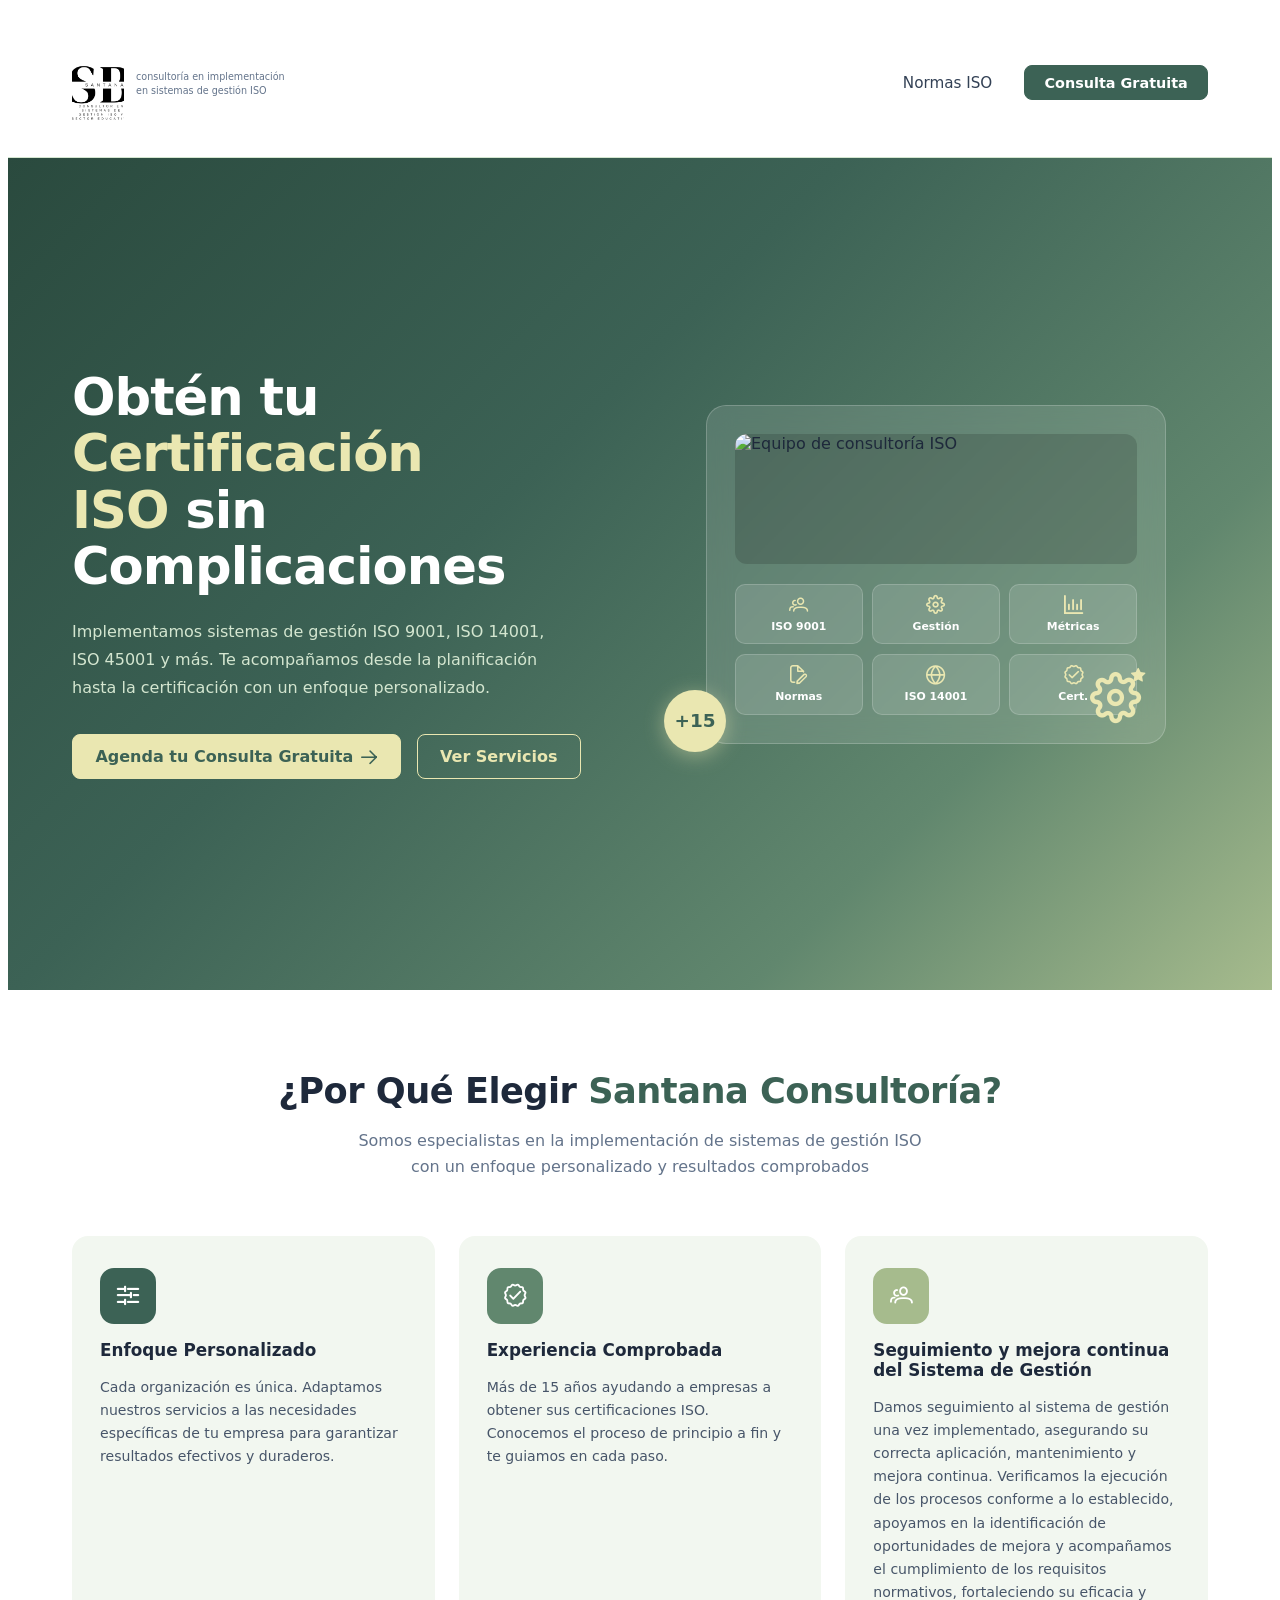
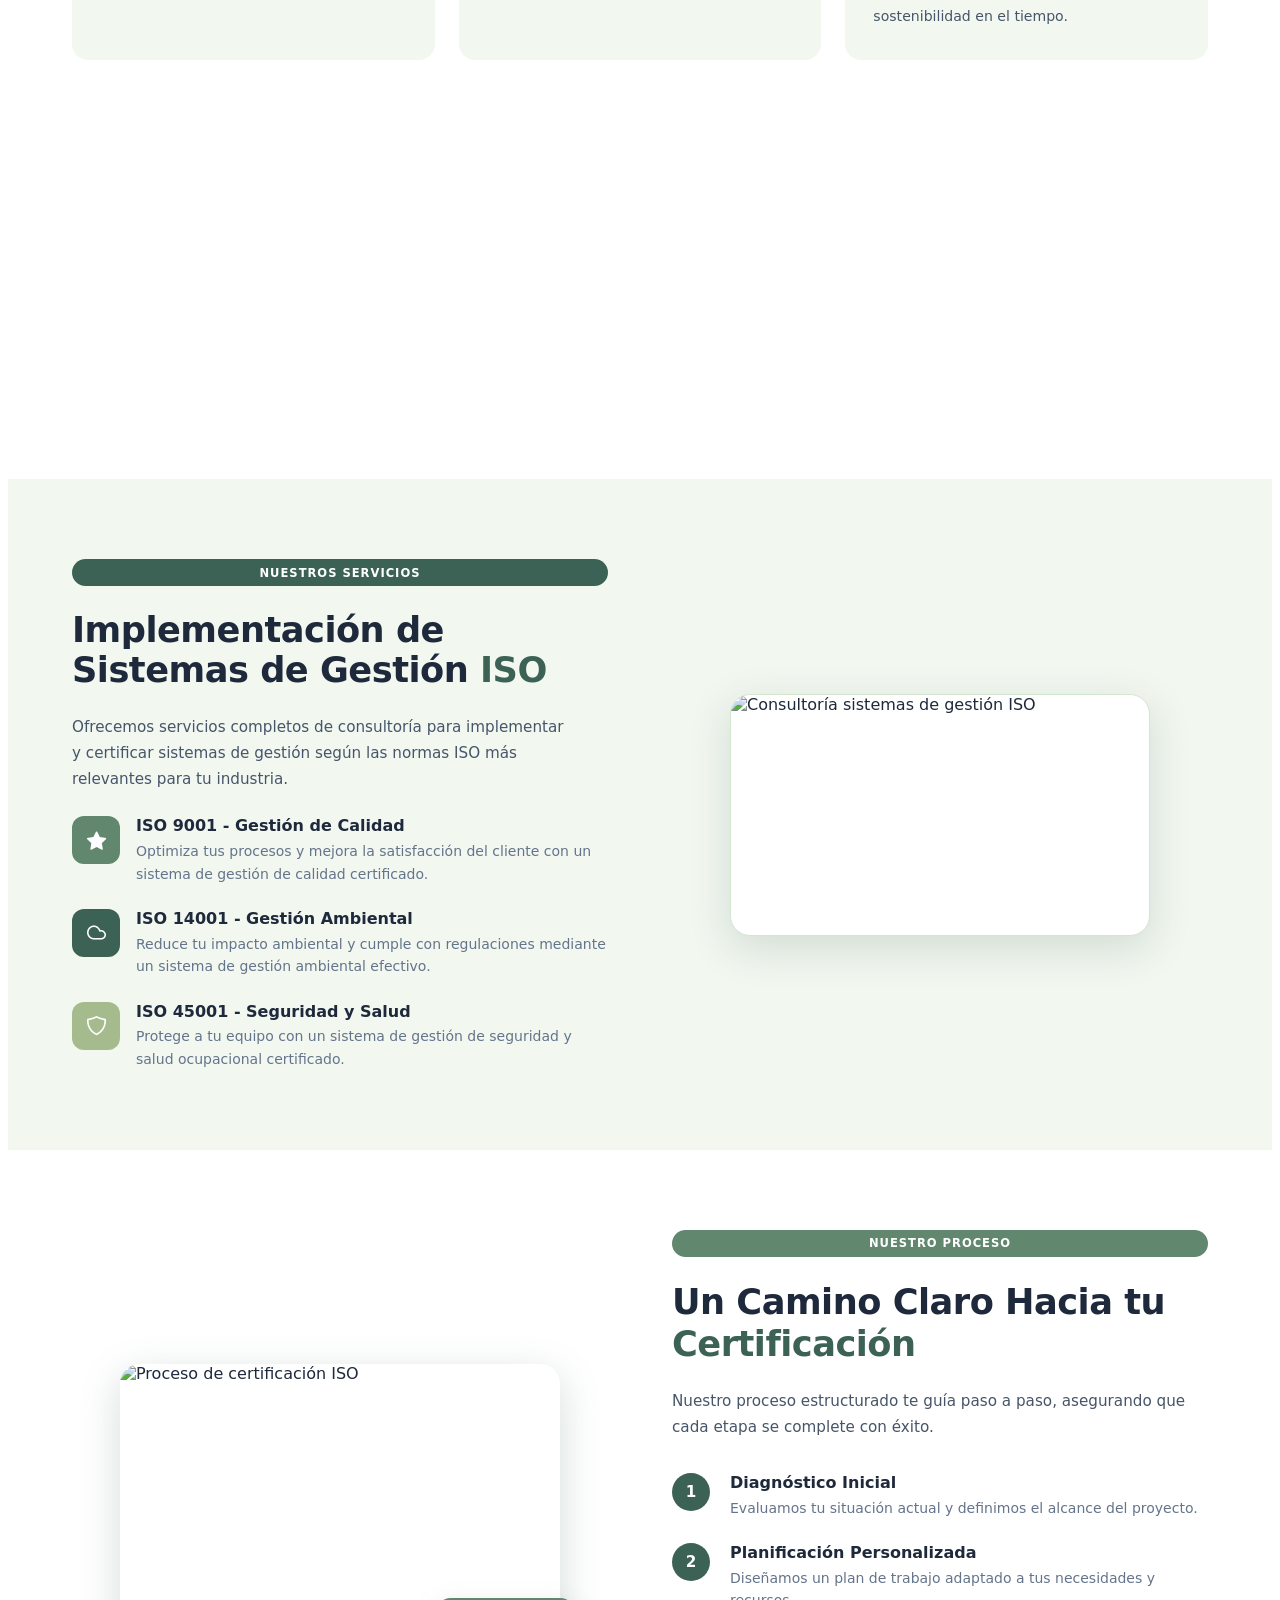
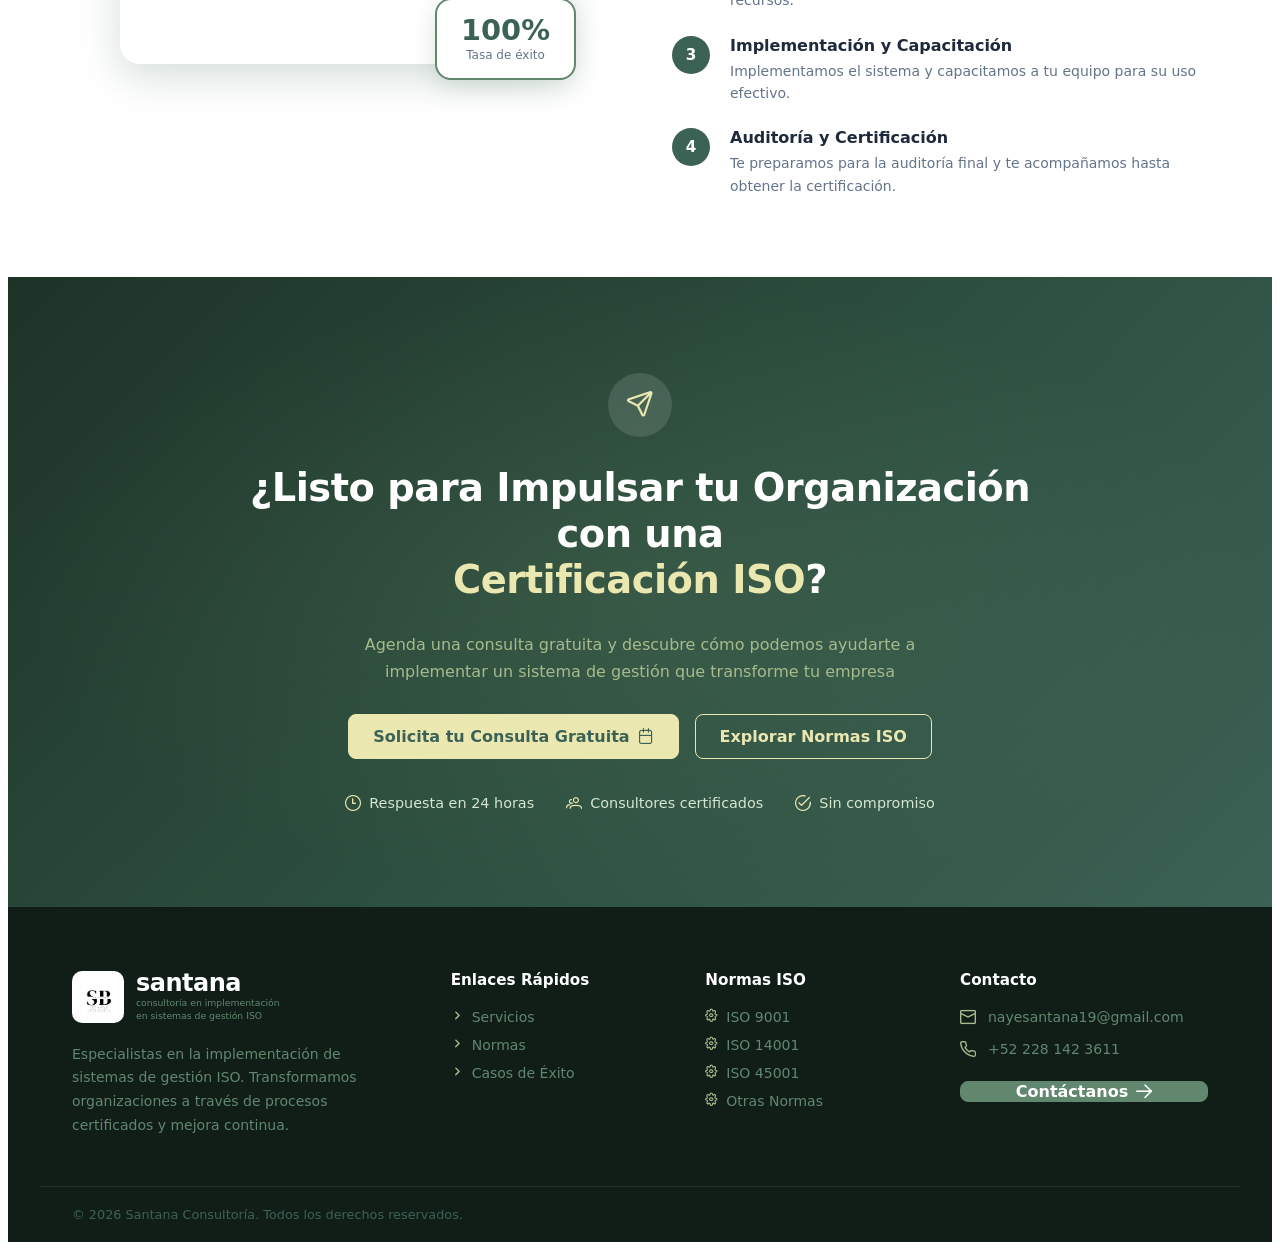
==== index.html @ dc89050e "Commit Primer Commit" ====
<!DOCTYPE html><html><head><meta charset="utf-8">
<meta name="viewport" content="width=device-width, initial-scale=1">
<title>Consultoría ISO en México | Consulta Gratis | Auditoria</title>
<style>@font-face{font-family:Material Design Icons;font-style:normal;font-weight:400;src:url(/_nuxt/materialdesignicons-webfont.CSr8KVlo.eot?v=7.4.47);src:url(/_nuxt/materialdesignicons-webfont.CSr8KVlo.eot?#iefix&v=7.4.47) format("embedded-opentype"),url(/_nuxt/materialdesignicons-webfont.Dp5v-WZN.woff2?v=7.4.47) format("woff2"),url(/_nuxt/materialdesignicons-webfont.PXm3-2wK.woff?v=7.4.47) format("woff"),url(/_nuxt/materialdesignicons-webfont.B7mPwVP_.ttf?v=7.4.47) format("truetype")}.mdi-set,.mdi:before{display:inline-block;font: 24px/1 Material Design Icons;font-size:inherit;line-height:inherit;text-rendering:auto;-webkit-font-smoothing:antialiased;-moz-osx-font-smoothing:grayscale}.mdi-ab-testing:before{content:"󰇉"}.mdi-abacus:before{content:"󱛠"}.mdi-abjad-arabic:before{content:"󱌨"}.mdi-abjad-hebrew:before{content:"󱌩"}.mdi-abugida-devanagari:before{content:"󱌪"}.mdi-abugida-thai:before{content:"󱌫"}.mdi-access-point:before{content:"󰀃"}.mdi-access-point-check:before{content:"󱔸"}.mdi-access-point-minus:before{content:"󱔹"}.mdi-access-point-network:before{content:"󰀂"}.mdi-access-point-network-off:before{content:"󰯡"}.mdi-access-point-off:before{content:"󱔑"}.mdi-access-point-plus:before{content:"󱔺"}.mdi-access-point-remove:before{content:"󱔻"}.mdi-account:before{content:"󰀄"}.mdi-account-alert:before{content:"󰀅"}.mdi-account-alert-outline:before{content:"󰭐"}.mdi-account-arrow-down:before{content:"󱡨"}.mdi-account-arrow-down-outline:before{content:"󱡩"}.mdi-account-arrow-left:before{content:"󰭑"}.mdi-account-arrow-left-outline:before{content:"󰭒"}.mdi-account-arrow-right:before{content:"󰭓"}.mdi-account-arrow-right-outline:before{content:"󰭔"}.mdi-account-arrow-up:before{content:"󱡧"}.mdi-account-arrow-up-outline:before{content:"󱡪"}.mdi-account-badge:before{content:"󱬊"}.mdi-account-badge-outline:before{content:"󱬋"}.mdi-account-box:before{content:"󰀆"}.mdi-account-box-edit-outline:before{content:"󱳈"}.mdi-account-box-minus-outline:before{content:"󱳉"}.mdi-account-box-multiple:before{content:"󰤴"}.mdi-account-box-multiple-outline:before{content:"󱀊"}.mdi-account-box-outline:before{content:"󰀇"}.mdi-account-box-plus-outline:before{content:"󱳊"}.mdi-account-cancel:before{content:"󱋟"}.mdi-account-cancel-outline:before{content:"󱋠"}.mdi-account-card:before{content:"󱮤"}.mdi-account-card-outline:before{content:"󱮥"}.mdi-account-cash:before{content:"󱂗"}.mdi-account-cash-outline:before{content:"󱂘"}.mdi-account-check:before{content:"󰀈"}.mdi-account-check-outline:before{content:"󰯢"}.mdi-account-child:before{content:"󰪉"}.mdi-account-child-circle:before{content:"󰪊"}.mdi-account-child-outline:before{content:"󱃈"}.mdi-account-circle:before{content:"󰀉"}.mdi-account-circle-outline:before{content:"󰭕"}.mdi-account-clock:before{content:"󰭖"}.mdi-account-clock-outline:before{content:"󰭗"}.mdi-account-cog:before{content:"󱍰"}.mdi-account-cog-outline:before{content:"󱍱"}.mdi-account-convert:before{content:"󰀊"}.mdi-account-convert-outline:before{content:"󱌁"}.mdi-account-cowboy-hat:before{content:"󰺛"}.mdi-account-cowboy-hat-outline:before{content:"󱟳"}.mdi-account-credit-card:before{content:"󱮦"}.mdi-account-credit-card-outline:before{content:"󱮧"}.mdi-account-details:before{content:"󰘱"}.mdi-account-details-outline:before{content:"󱍲"}.mdi-account-edit:before{content:"󰚼"}.mdi-account-edit-outline:before{content:"󰿻"}.mdi-account-eye:before{content:"󰐠"}.mdi-account-eye-outline:before{content:"󱉻"}.mdi-account-file:before{content:"󱲧"}.mdi-account-file-outline:before{content:"󱲨"}.mdi-account-file-text:before{content:"󱲩"}.mdi-account-file-text-outline:before{content:"󱲪"}.mdi-account-filter:before{content:"󰤶"}.mdi-account-filter-outline:before{content:"󰾝"}.mdi-account-group:before{content:"󰡉"}.mdi-account-group-outline:before{content:"󰭘"}.mdi-account-hard-hat:before{content:"󰖵"}.mdi-account-hard-hat-outline:before{content:"󱨟"}.mdi-account-heart:before{content:"󰢙"}.mdi-account-heart-outline:before{content:"󰯣"}.mdi-account-injury:before{content:"󱠕"}.mdi-account-injury-outline:before{content:"󱠖"}.mdi-account-key:before{content:"󰀋"}.mdi-account-key-outline:before{content:"󰯤"}.mdi-account-lock:before{content:"󱅞"}.mdi-account-lock-open:before{content:"󱥠"}.mdi-account-lock-open-outline:before{content:"󱥡"}.mdi-account-lock-outline:before{content:"󱅟"}.mdi-account-minus:before{content:"󰀍"}.mdi-account-minus-outline:before{content:"󰫬"}.mdi-account-multiple:before{content:"󰀎"}.mdi-account-multiple-check:before{content:"󰣅"}.mdi-account-multiple-check-outline:before{content:"󱇾"}.mdi-account-multiple-minus:before{content:"󰗓"}.mdi-account-multiple-minus-outline:before{content:"󰯥"}.mdi-account-multiple-outline:before{content:"󰀏"}.mdi-account-multiple-plus:before{content:"󰀐"}.mdi-account-multiple-plus-outline:before{content:"󰠀"}.mdi-account-multiple-remove:before{content:"󱈊"}.mdi-account-multiple-remove-outline:before{content:"󱈋"}.mdi-account-music:before{content:"󰠃"}.mdi-account-music-outline:before{content:"󰳩"}.mdi-account-network:before{content:"󰀑"}.mdi-account-network-off:before{content:"󱫱"}.mdi-account-network-off-outline:before{content:"󱫲"}.mdi-account-network-outline:before{content:"󰯦"}.mdi-account-off:before{content:"󰀒"}.mdi-account-off-outline:before{content:"󰯧"}.mdi-account-outline:before{content:"󰀓"}.mdi-account-plus:before{content:"󰀔"}.mdi-account-plus-outline:before{content:"󰠁"}.mdi-account-question:before{content:"󰭙"}.mdi-account-question-outline:before{content:"󰭚"}.mdi-account-reactivate:before{content:"󱔫"}.mdi-account-reactivate-outline:before{content:"󱔬"}.mdi-account-remove:before{content:"󰀕"}.mdi-account-remove-outline:before{content:"󰫭"}.mdi-account-school:before{content:"󱨠"}.mdi-account-school-outline:before{content:"󱨡"}.mdi-account-search:before{content:"󰀖"}.mdi-account-search-outline:before{content:"󰤵"}.mdi-account-settings:before{content:"󰘰"}.mdi-account-settings-outline:before{content:"󱃉"}.mdi-account-star:before{content:"󰀗"}.mdi-account-star-outline:before{content:"󰯨"}.mdi-account-supervisor:before{content:"󰪋"}.mdi-account-supervisor-circle:before{content:"󰪌"}.mdi-account-supervisor-circle-outline:before{content:"󱓬"}.mdi-account-supervisor-outline:before{content:"󱄭"}.mdi-account-switch:before{content:"󰀙"}.mdi-account-switch-outline:before{content:"󰓋"}.mdi-account-sync:before{content:"󱤛"}.mdi-account-sync-outline:before{content:"󱤜"}.mdi-account-tag:before{content:"󱰛"}.mdi-account-tag-outline:before{content:"󱰜"}.mdi-account-tie:before{content:"󰳣"}.mdi-account-tie-hat:before{content:"󱢘"}.mdi-account-tie-hat-outline:before{content:"󱢙"}.mdi-account-tie-outline:before{content:"󱃊"}.mdi-account-tie-voice:before{content:"󱌈"}.mdi-account-tie-voice-off:before{content:"󱌊"}.mdi-account-tie-voice-off-outline:before{content:"󱌋"}.mdi-account-tie-voice-outline:before{content:"󱌉"}.mdi-account-tie-woman:before{content:"󱪌"}.mdi-account-voice:before{content:"󰗋"}.mdi-account-voice-off:before{content:"󰻔"}.mdi-account-wrench:before{content:"󱢚"}.mdi-account-wrench-outline:before{content:"󱢛"}.mdi-adjust:before{content:"󰀚"}.mdi-advertisements:before{content:"󱤪"}.mdi-advertisements-off:before{content:"󱤫"}.mdi-air-conditioner:before{content:"󰀛"}.mdi-air-filter:before{content:"󰵃"}.mdi-air-horn:before{content:"󰶬"}.mdi-air-humidifier:before{content:"󱂙"}.mdi-air-humidifier-off:before{content:"󱑦"}.mdi-air-purifier:before{content:"󰵄"}.mdi-air-purifier-off:before{content:"󱭗"}.mdi-airbag:before{content:"󰯩"}.mdi-airballoon:before{content:"󰀜"}.mdi-airballoon-outline:before{content:"󱀋"}.mdi-airplane:before{content:"󰀝"}.mdi-airplane-alert:before{content:"󱡺"}.mdi-airplane-check:before{content:"󱡻"}.mdi-airplane-clock:before{content:"󱡼"}.mdi-airplane-cog:before{content:"󱡽"}.mdi-airplane-edit:before{content:"󱡾"}.mdi-airplane-landing:before{content:"󰗔"}.mdi-airplane-marker:before{content:"󱡿"}.mdi-airplane-minus:before{content:"󱢀"}.mdi-airplane-off:before{content:"󰀞"}.mdi-airplane-plus:before{content:"󱢁"}.mdi-airplane-remove:before{content:"󱢂"}.mdi-airplane-search:before{content:"󱢃"}.mdi-airplane-settings:before{content:"󱢄"}.mdi-airplane-takeoff:before{content:"󰗕"}.mdi-airport:before{content:"󰡋"}.mdi-alarm:before{content:"󰀠"}.mdi-alarm-bell:before{content:"󰞎"}.mdi-alarm-check:before{content:"󰀡"}.mdi-alarm-light:before{content:"󰞏"}.mdi-alarm-light-off:before{content:"󱜞"}.mdi-alarm-light-off-outline:before{content:"󱜟"}.mdi-alarm-light-outline:before{content:"󰯪"}.mdi-alarm-multiple:before{content:"󰀢"}.mdi-alarm-note:before{content:"󰹱"}.mdi-alarm-note-off:before{content:"󰹲"}.mdi-alarm-off:before{content:"󰀣"}.mdi-alarm-panel:before{content:"󱗄"}.mdi-alarm-panel-outline:before{content:"󱗅"}.mdi-alarm-plus:before{content:"󰀤"}.mdi-alarm-snooze:before{content:"󰚎"}.mdi-album:before{content:"󰀥"}.mdi-alert:before{content:"󰀦"}.mdi-alert-box:before{content:"󰀧"}.mdi-alert-box-outline:before{content:"󰳤"}.mdi-alert-circle:before{content:"󰀨"}.mdi-alert-circle-check:before{content:"󱇭"}.mdi-alert-circle-check-outline:before{content:"󱇮"}.mdi-alert-circle-outline:before{content:"󰗖"}.mdi-alert-decagram:before{content:"󰚽"}.mdi-alert-decagram-outline:before{content:"󰳥"}.mdi-alert-minus:before{content:"󱒻"}.mdi-alert-minus-outline:before{content:"󱒾"}.mdi-alert-octagon:before{content:"󰀩"}.mdi-alert-octagon-outline:before{content:"󰳦"}.mdi-alert-octagram:before{content:"󰝧"}.mdi-alert-octagram-outline:before{content:"󰳧"}.mdi-alert-outline:before{content:"󰀪"}.mdi-alert-plus:before{content:"󱒺"}.mdi-alert-plus-outline:before{content:"󱒽"}.mdi-alert-remove:before{content:"󱒼"}.mdi-alert-remove-outline:before{content:"󱒿"}.mdi-alert-rhombus:before{content:"󱇎"}.mdi-alert-rhombus-outline:before{content:"󱇏"}.mdi-alien:before{content:"󰢚"}.mdi-alien-outline:before{content:"󱃋"}.mdi-align-horizontal-center:before{content:"󱇃"}.mdi-align-horizontal-distribute:before{content:"󱥢"}.mdi-align-horizontal-left:before{content:"󱇂"}.mdi-align-horizontal-right:before{content:"󱇄"}.mdi-align-vertical-bottom:before{content:"󱇅"}.mdi-align-vertical-center:before{content:"󱇆"}.mdi-align-vertical-distribute:before{content:"󱥣"}.mdi-align-vertical-top:before{content:"󱇇"}.mdi-all-inclusive:before{content:"󰚾"}.mdi-all-inclusive-box:before{content:"󱢍"}.mdi-all-inclusive-box-outline:before{content:"󱢎"}.mdi-allergy:before{content:"󱉘"}.mdi-alpha:before{content:"󰀫"}.mdi-alpha-a:before{content:"󰫮"}.mdi-alpha-a-box:before{content:"󰬈"}.mdi-alpha-a-box-outline:before{content:"󰯫"}.mdi-alpha-a-circle:before{content:"󰯬"}.mdi-alpha-a-circle-outline:before{content:"󰯭"}.mdi-alpha-b:before{content:"󰫯"}.mdi-alpha-b-box:before{content:"󰬉"}.mdi-alpha-b-box-outline:before{content:"󰯮"}.mdi-alpha-b-circle:before{content:"󰯯"}.mdi-alpha-b-circle-outline:before{content:"󰯰"}.mdi-alpha-c:before{content:"󰫰"}.mdi-alpha-c-box:before{content:"󰬊"}.mdi-alpha-c-box-outline:before{content:"󰯱"}.mdi-alpha-c-circle:before{content:"󰯲"}.mdi-alpha-c-circle-outline:before{content:"󰯳"}.mdi-alpha-d:before{content:"󰫱"}.mdi-alpha-d-box:before{content:"󰬋"}.mdi-alpha-d-box-outline:before{content:"󰯴"}.mdi-alpha-d-circle:before{content:"󰯵"}.mdi-alpha-d-circle-outline:before{content:"󰯶"}.mdi-alpha-e:before{content:"󰫲"}.mdi-alpha-e-box:before{content:"󰬌"}.mdi-alpha-e-box-outline:before{content:"󰯷"}.mdi-alpha-e-circle:before{content:"󰯸"}.mdi-alpha-e-circle-outline:before{content:"󰯹"}.mdi-alpha-f:before{content:"󰫳"}.mdi-alpha-f-box:before{content:"󰬍"}.mdi-alpha-f-box-outline:before{content:"󰯺"}.mdi-alpha-f-circle:before{content:"󰯻"}.mdi-alpha-f-circle-outline:before{content:"󰯼"}.mdi-alpha-g:before{content:"󰫴"}.mdi-alpha-g-box:before{content:"󰬎"}.mdi-alpha-g-box-outline:before{content:"󰯽"}.mdi-alpha-g-circle:before{content:"󰯾"}.mdi-alpha-g-circle-outline:before{content:"󰯿"}.mdi-alpha-h:before{content:"󰫵"}.mdi-alpha-h-box:before{content:"󰬏"}.mdi-alpha-h-box-outline:before{content:"󰰀"}.mdi-alpha-h-circle:before{content:"󰰁"}.mdi-alpha-h-circle-outline:before{content:"󰰂"}.mdi-alpha-i:before{content:"󰫶"}.mdi-alpha-i-box:before{content:"󰬐"}.mdi-alpha-i-box-outline:before{content:"󰰃"}.mdi-alpha-i-circle:before{content:"󰰄"}.mdi-alpha-i-circle-outline:before{content:"󰰅"}.mdi-alpha-j:before{content:"󰫷"}.mdi-alpha-j-box:before{content:"󰬑"}.mdi-alpha-j-box-outline:before{content:"󰰆"}.mdi-alpha-j-circle:before{content:"󰰇"}.mdi-alpha-j-circle-outline:before{content:"󰰈"}.mdi-alpha-k:before{content:"󰫸"}.mdi-alpha-k-box:before{content:"󰬒"}.mdi-alpha-k-box-outline:before{content:"󰰉"}.mdi-alpha-k-circle:before{content:"󰰊"}.mdi-alpha-k-circle-outline:before{content:"󰰋"}.mdi-alpha-l:before{content:"󰫹"}.mdi-alpha-l-box:before{content:"󰬓"}.mdi-alpha-l-box-outline:before{content:"󰰌"}.mdi-alpha-l-circle:before{content:"󰰍"}.mdi-alpha-l-circle-outline:before{content:"󰰎"}.mdi-alpha-m:before{content:"󰫺"}.mdi-alpha-m-box:before{content:"󰬔"}.mdi-alpha-m-box-outline:before{content:"󰰏"}.mdi-alpha-m-circle:before{content:"󰰐"}.mdi-alpha-m-circle-outline:before{content:"󰰑"}.mdi-alpha-n:before{content:"󰫻"}.mdi-alpha-n-box:before{content:"󰬕"}.mdi-alpha-n-box-outline:before{content:"󰰒"}.mdi-alpha-n-circle:before{content:"󰰓"}.mdi-alpha-n-circle-outline:before{content:"󰰔"}.mdi-alpha-o:before{content:"󰫼"}.mdi-alpha-o-box:before{content:"󰬖"}.mdi-alpha-o-box-outline:before{content:"󰰕"}.mdi-alpha-o-circle:before{content:"󰰖"}.mdi-alpha-o-circle-outline:before{content:"󰰗"}.mdi-alpha-p:before{content:"󰫽"}.mdi-alpha-p-box:before{content:"󰬗"}.mdi-alpha-p-box-outline:before{content:"󰰘"}.mdi-alpha-p-circle:before{content:"󰰙"}.mdi-alpha-p-circle-outline:before{content:"󰰚"}.mdi-alpha-q:before{content:"󰫾"}.mdi-alpha-q-box:before{content:"󰬘"}.mdi-alpha-q-box-outline:before{content:"󰰛"}.mdi-alpha-q-circle:before{content:"󰰜"}.mdi-alpha-q-circle-outline:before{content:"󰰝"}.mdi-alpha-r:before{content:"󰫿"}.mdi-alpha-r-box:before{content:"󰬙"}.mdi-alpha-r-box-outline:before{content:"󰰞"}.mdi-alpha-r-circle:before{content:"󰰟"}.mdi-alpha-r-circle-outline:before{content:"󰰠"}.mdi-alpha-s:before{content:"󰬀"}.mdi-alpha-s-box:before{content:"󰬚"}.mdi-alpha-s-box-outline:before{content:"󰰡"}.mdi-alpha-s-circle:before{content:"󰰢"}.mdi-alpha-s-circle-outline:before{content:"󰰣"}.mdi-alpha-t:before{content:"󰬁"}.mdi-alpha-t-box:before{content:"󰬛"}.mdi-alpha-t-box-outline:before{content:"󰰤"}.mdi-alpha-t-circle:before{content:"󰰥"}.mdi-alpha-t-circle-outline:before{content:"󰰦"}.mdi-alpha-u:before{content:"󰬂"}.mdi-alpha-u-box:before{content:"󰬜"}.mdi-alpha-u-box-outline:before{content:"󰰧"}.mdi-alpha-u-circle:before{content:"󰰨"}.mdi-alpha-u-circle-outline:before{content:"󰰩"}.mdi-alpha-v:before{content:"󰬃"}.mdi-alpha-v-box:before{content:"󰬝"}.mdi-alpha-v-box-outline:before{content:"󰰪"}.mdi-alpha-v-circle:before{content:"󰰫"}.mdi-alpha-v-circle-outline:before{content:"󰰬"}.mdi-alpha-w:before{content:"󰬄"}.mdi-alpha-w-box:before{content:"󰬞"}.mdi-alpha-w-box-outline:before{content:"󰰭"}.mdi-alpha-w-circle:before{content:"󰰮"}.mdi-alpha-w-circle-outline:before{content:"󰰯"}.mdi-alpha-x:before{content:"󰬅"}.mdi-alpha-x-box:before{content:"󰬟"}.mdi-alpha-x-box-outline:before{content:"󰰰"}.mdi-alpha-x-circle:before{content:"󰰱"}.mdi-alpha-x-circle-outline:before{content:"󰰲"}.mdi-alpha-y:before{content:"󰬆"}.mdi-alpha-y-box:before{content:"󰬠"}.mdi-alpha-y-box-outline:before{content:"󰰳"}.mdi-alpha-y-circle:before{content:"󰰴"}.mdi-alpha-y-circle-outline:before{content:"󰰵"}.mdi-alpha-z:before{content:"󰬇"}.mdi-alpha-z-box:before{content:"󰬡"}.mdi-alpha-z-box-outline:before{content:"󰰶"}.mdi-alpha-z-circle:before{content:"󰰷"}.mdi-alpha-z-circle-outline:before{content:"󰰸"}.mdi-alphabet-aurebesh:before{content:"󱌬"}.mdi-alphabet-cyrillic:before{content:"󱌭"}.mdi-alphabet-greek:before{content:"󱌮"}.mdi-alphabet-latin:before{content:"󱌯"}.mdi-alphabet-piqad:before{content:"󱌰"}.mdi-alphabet-tengwar:before{content:"󱌷"}.mdi-alphabetical:before{content:"󰀬"}.mdi-alphabetical-off:before{content:"󱀌"}.mdi-alphabetical-variant:before{content:"󱀍"}.mdi-alphabetical-variant-off:before{content:"󱀎"}.mdi-altimeter:before{content:"󰗗"}.mdi-ambulance:before{content:"󰀯"}.mdi-ammunition:before{content:"󰳨"}.mdi-ampersand:before{content:"󰪍"}.mdi-amplifier:before{content:"󰀰"}.mdi-amplifier-off:before{content:"󱆵"}.mdi-anchor:before{content:"󰀱"}.mdi-android:before{content:"󰀲"}.mdi-android-studio:before{content:"󰀴"}.mdi-angle-acute:before{content:"󰤷"}.mdi-angle-obtuse:before{content:"󰤸"}.mdi-angle-right:before{content:"󰤹"}.mdi-angular:before{content:"󰚲"}.mdi-angularjs:before{content:"󰚿"}.mdi-animation:before{content:"󰗘"}.mdi-animation-outline:before{content:"󰪏"}.mdi-animation-play:before{content:"󰤺"}.mdi-animation-play-outline:before{content:"󰪐"}.mdi-ansible:before{content:"󱂚"}.mdi-antenna:before{content:"󱄙"}.mdi-anvil:before{content:"󰢛"}.mdi-apache-kafka:before{content:"󱀏"}.mdi-api:before{content:"󱂛"}.mdi-api-off:before{content:"󱉗"}.mdi-apple:before{content:"󰀵"}.mdi-apple-finder:before{content:"󰀶"}.mdi-apple-icloud:before{content:"󰀸"}.mdi-apple-ios:before{content:"󰀷"}.mdi-apple-keyboard-caps:before{content:"󰘲"}.mdi-apple-keyboard-command:before{content:"󰘳"}.mdi-apple-keyboard-control:before{content:"󰘴"}.mdi-apple-keyboard-option:before{content:"󰘵"}.mdi-apple-keyboard-shift:before{content:"󰘶"}.mdi-apple-safari:before{content:"󰀹"}.mdi-application:before{content:"󰣆"}.mdi-application-array:before{content:"󱃵"}.mdi-application-array-outline:before{content:"󱃶"}.mdi-application-braces:before{content:"󱃷"}.mdi-application-braces-outline:before{content:"󱃸"}.mdi-application-brackets:before{content:"󰲋"}.mdi-application-brackets-outline:before{content:"󰲌"}.mdi-application-cog:before{content:"󰙵"}.mdi-application-cog-outline:before{content:"󱕷"}.mdi-application-edit:before{content:"󰂮"}.mdi-application-edit-outline:before{content:"󰘙"}.mdi-application-export:before{content:"󰶭"}.mdi-application-import:before{content:"󰶮"}.mdi-application-outline:before{content:"󰘔"}.mdi-application-parentheses:before{content:"󱃹"}.mdi-application-parentheses-outline:before{content:"󱃺"}.mdi-application-settings:before{content:"󰭠"}.mdi-application-settings-outline:before{content:"󱕕"}.mdi-application-variable:before{content:"󱃻"}.mdi-application-variable-outline:before{content:"󱃼"}.mdi-approximately-equal:before{content:"󰾞"}.mdi-approximately-equal-box:before{content:"󰾟"}.mdi-apps:before{content:"󰀻"}.mdi-apps-box:before{content:"󰵆"}.mdi-arch:before{content:"󰣇"}.mdi-archive:before{content:"󰀼"}.mdi-archive-alert:before{content:"󱓽"}.mdi-archive-alert-outline:before{content:"󱓾"}.mdi-archive-arrow-down:before{content:"󱉙"}.mdi-archive-arrow-down-outline:before{content:"󱉚"}.mdi-archive-arrow-up:before{content:"󱉛"}.mdi-archive-arrow-up-outline:before{content:"󱉜"}.mdi-archive-cancel:before{content:"󱝋"}.mdi-archive-cancel-outline:before{content:"󱝌"}.mdi-archive-check:before{content:"󱝍"}.mdi-archive-check-outline:before{content:"󱝎"}.mdi-archive-clock:before{content:"󱝏"}.mdi-archive-clock-outline:before{content:"󱝐"}.mdi-archive-cog:before{content:"󱝑"}.mdi-archive-cog-outline:before{content:"󱝒"}.mdi-archive-edit:before{content:"󱝓"}.mdi-archive-edit-outline:before{content:"󱝔"}.mdi-archive-eye:before{content:"󱝕"}.mdi-archive-eye-outline:before{content:"󱝖"}.mdi-archive-lock:before{content:"󱝗"}.mdi-archive-lock-open:before{content:"󱝘"}.mdi-archive-lock-open-outline:before{content:"󱝙"}.mdi-archive-lock-outline:before{content:"󱝚"}.mdi-archive-marker:before{content:"󱝛"}.mdi-archive-marker-outline:before{content:"󱝜"}.mdi-archive-minus:before{content:"󱝝"}.mdi-archive-minus-outline:before{content:"󱝞"}.mdi-archive-music:before{content:"󱝟"}.mdi-archive-music-outline:before{content:"󱝠"}.mdi-archive-off:before{content:"󱝡"}.mdi-archive-off-outline:before{content:"󱝢"}.mdi-archive-outline:before{content:"󱈎"}.mdi-archive-plus:before{content:"󱝣"}.mdi-archive-plus-outline:before{content:"󱝤"}.mdi-archive-refresh:before{content:"󱝥"}.mdi-archive-refresh-outline:before{content:"󱝦"}.mdi-archive-remove:before{content:"󱝧"}.mdi-archive-remove-outline:before{content:"󱝨"}.mdi-archive-search:before{content:"󱝩"}.mdi-archive-search-outline:before{content:"󱝪"}.mdi-archive-settings:before{content:"󱝫"}.mdi-archive-settings-outline:before{content:"󱝬"}.mdi-archive-star:before{content:"󱝭"}.mdi-archive-star-outline:before{content:"󱝮"}.mdi-archive-sync:before{content:"󱝯"}.mdi-archive-sync-outline:before{content:"󱝰"}.mdi-arm-flex:before{content:"󰿗"}.mdi-arm-flex-outline:before{content:"󰿖"}.mdi-arrange-bring-forward:before{content:"󰀽"}.mdi-arrange-bring-to-front:before{content:"󰀾"}.mdi-arrange-send-backward:before{content:"󰀿"}.mdi-arrange-send-to-back:before{content:"󰁀"}.mdi-arrow-all:before{content:"󰁁"}.mdi-arrow-bottom-left:before{content:"󰁂"}.mdi-arrow-bottom-left-bold-box:before{content:"󱥤"}.mdi-arrow-bottom-left-bold-box-outline:before{content:"󱥥"}.mdi-arrow-bottom-left-bold-outline:before{content:"󰦷"}.mdi-arrow-bottom-left-thick:before{content:"󰦸"}.mdi-arrow-bottom-left-thin:before{content:"󱦶"}.mdi-arrow-bottom-left-thin-circle-outline:before{content:"󱖖"}.mdi-arrow-bottom-right:before{content:"󰁃"}.mdi-arrow-bottom-right-bold-box:before{content:"󱥦"}.mdi-arrow-bottom-right-bold-box-outline:before{content:"󱥧"}.mdi-arrow-bottom-right-bold-outline:before{content:"󰦹"}.mdi-arrow-bottom-right-thick:before{content:"󰦺"}.mdi-arrow-bottom-right-thin:before{content:"󱦷"}.mdi-arrow-bottom-right-thin-circle-outline:before{content:"󱖕"}.mdi-arrow-collapse:before{content:"󰘕"}.mdi-arrow-collapse-all:before{content:"󰁄"}.mdi-arrow-collapse-down:before{content:"󰞒"}.mdi-arrow-collapse-horizontal:before{content:"󰡌"}.mdi-arrow-collapse-left:before{content:"󰞓"}.mdi-arrow-collapse-right:before{content:"󰞔"}.mdi-arrow-collapse-up:before{content:"󰞕"}.mdi-arrow-collapse-vertical:before{content:"󰡍"}.mdi-arrow-decision:before{content:"󰦻"}.mdi-arrow-decision-auto:before{content:"󰦼"}.mdi-arrow-decision-auto-outline:before{content:"󰦽"}.mdi-arrow-decision-outline:before{content:"󰦾"}.mdi-arrow-down:before{content:"󰁅"}.mdi-arrow-down-bold:before{content:"󰜮"}.mdi-arrow-down-bold-box:before{content:"󰜯"}.mdi-arrow-down-bold-box-outline:before{content:"󰜰"}.mdi-arrow-down-bold-circle:before{content:"󰁇"}.mdi-arrow-down-bold-circle-outline:before{content:"󰁈"}.mdi-arrow-down-bold-hexagon-outline:before{content:"󰁉"}.mdi-arrow-down-bold-outline:before{content:"󰦿"}.mdi-arrow-down-box:before{content:"󰛀"}.mdi-arrow-down-circle:before{content:"󰳛"}.mdi-arrow-down-circle-outline:before{content:"󰳜"}.mdi-arrow-down-drop-circle:before{content:"󰁊"}.mdi-arrow-down-drop-circle-outline:before{content:"󰁋"}.mdi-arrow-down-left:before{content:"󱞡"}.mdi-arrow-down-left-bold:before{content:"󱞢"}.mdi-arrow-down-right:before{content:"󱞣"}.mdi-arrow-down-right-bold:before{content:"󱞤"}.mdi-arrow-down-thick:before{content:"󰁆"}.mdi-arrow-down-thin:before{content:"󱦳"}.mdi-arrow-down-thin-circle-outline:before{content:"󱖙"}.mdi-arrow-expand:before{content:"󰘖"}.mdi-arrow-expand-all:before{content:"󰁌"}.mdi-arrow-expand-down:before{content:"󰞖"}.mdi-arrow-expand-horizontal:before{content:"󰡎"}.mdi-arrow-expand-left:before{content:"󰞗"}.mdi-arrow-expand-right:before{content:"󰞘"}.mdi-arrow-expand-up:before{content:"󰞙"}.mdi-arrow-expand-vertical:before{content:"󰡏"}.mdi-arrow-horizontal-lock:before{content:"󱅛"}.mdi-arrow-left:before{content:"󰁍"}.mdi-arrow-left-bold:before{content:"󰜱"}.mdi-arrow-left-bold-box:before{content:"󰜲"}.mdi-arrow-left-bold-box-outline:before{content:"󰜳"}.mdi-arrow-left-bold-circle:before{content:"󰁏"}.mdi-arrow-left-bold-circle-outline:before{content:"󰁐"}.mdi-arrow-left-bold-hexagon-outline:before{content:"󰁑"}.mdi-arrow-left-bold-outline:before{content:"󰧀"}.mdi-arrow-left-bottom:before{content:"󱞥"}.mdi-arrow-left-bottom-bold:before{content:"󱞦"}.mdi-arrow-left-box:before{content:"󰛁"}.mdi-arrow-left-circle:before{content:"󰳝"}.mdi-arrow-left-circle-outline:before{content:"󰳞"}.mdi-arrow-left-drop-circle:before{content:"󰁒"}.mdi-arrow-left-drop-circle-outline:before{content:"󰁓"}.mdi-arrow-left-right:before{content:"󰹳"}.mdi-arrow-left-right-bold:before{content:"󰹴"}.mdi-arrow-left-right-bold-outline:before{content:"󰧁"}.mdi-arrow-left-thick:before{content:"󰁎"}.mdi-arrow-left-thin:before{content:"󱦱"}.mdi-arrow-left-thin-circle-outline:before{content:"󱖚"}.mdi-arrow-left-top:before{content:"󱞧"}.mdi-arrow-left-top-bold:before{content:"󱞨"}.mdi-arrow-oscillating:before{content:"󱲑"}.mdi-arrow-oscillating-off:before{content:"󱲒"}.mdi-arrow-projectile:before{content:"󱡀"}.mdi-arrow-projectile-multiple:before{content:"󱠿"}.mdi-arrow-right:before{content:"󰁔"}.mdi-arrow-right-bold:before{content:"󰜴"}.mdi-arrow-right-bold-box:before{content:"󰜵"}.mdi-arrow-right-bold-box-outline:before{content:"󰜶"}.mdi-arrow-right-bold-circle:before{content:"󰁖"}.mdi-arrow-right-bold-circle-outline:before{content:"󰁗"}.mdi-arrow-right-bold-hexagon-outline:before{content:"󰁘"}.mdi-arrow-right-bold-outline:before{content:"󰧂"}.mdi-arrow-right-bottom:before{content:"󱞩"}.mdi-arrow-right-bottom-bold:before{content:"󱞪"}.mdi-arrow-right-box:before{content:"󰛂"}.mdi-arrow-right-circle:before{content:"󰳟"}.mdi-arrow-right-circle-outline:before{content:"󰳠"}.mdi-arrow-right-drop-circle:before{content:"󰁙"}.mdi-arrow-right-drop-circle-outline:before{content:"󰁚"}.mdi-arrow-right-thick:before{content:"󰁕"}.mdi-arrow-right-thin:before{content:"󱦰"}.mdi-arrow-right-thin-circle-outline:before{content:"󱖘"}.mdi-arrow-right-top:before{content:"󱞫"}.mdi-arrow-right-top-bold:before{content:"󱞬"}.mdi-arrow-split-horizontal:before{content:"󰤻"}.mdi-arrow-split-vertical:before{content:"󰤼"}.mdi-arrow-top-left:before{content:"󰁛"}.mdi-arrow-top-left-bold-box:before{content:"󱥨"}.mdi-arrow-top-left-bold-box-outline:before{content:"󱥩"}.mdi-arrow-top-left-bold-outline:before{content:"󰧃"}.mdi-arrow-top-left-bottom-right:before{content:"󰹵"}.mdi-arrow-top-left-bottom-right-bold:before{content:"󰹶"}.mdi-arrow-top-left-thick:before{content:"󰧄"}.mdi-arrow-top-left-thin:before{content:"󱦵"}.mdi-arrow-top-left-thin-circle-outline:before{content:"󱖓"}.mdi-arrow-top-right:before{content:"󰁜"}.mdi-arrow-top-right-bold-box:before{content:"󱥪"}.mdi-arrow-top-right-bold-box-outline:before{content:"󱥫"}.mdi-arrow-top-right-bold-outline:before{content:"󰧅"}.mdi-arrow-top-right-bottom-left:before{content:"󰹷"}.mdi-arrow-top-right-bottom-left-bold:before{content:"󰹸"}.mdi-arrow-top-right-thick:before{content:"󰧆"}.mdi-arrow-top-right-thin:before{content:"󱦴"}.mdi-arrow-top-right-thin-circle-outline:before{content:"󱖔"}.mdi-arrow-u-down-left:before{content:"󱞭"}.mdi-arrow-u-down-left-bold:before{content:"󱞮"}.mdi-arrow-u-down-right:before{content:"󱞯"}.mdi-arrow-u-down-right-bold:before{content:"󱞰"}.mdi-arrow-u-left-bottom:before{content:"󱞱"}.mdi-arrow-u-left-bottom-bold:before{content:"󱞲"}.mdi-arrow-u-left-top:before{content:"󱞳"}.mdi-arrow-u-left-top-bold:before{content:"󱞴"}.mdi-arrow-u-right-bottom:before{content:"󱞵"}.mdi-arrow-u-right-bottom-bold:before{content:"󱞶"}.mdi-arrow-u-right-top:before{content:"󱞷"}.mdi-arrow-u-right-top-bold:before{content:"󱞸"}.mdi-arrow-u-up-left:before{content:"󱞹"}.mdi-arrow-u-up-left-bold:before{content:"󱞺"}.mdi-arrow-u-up-right:before{content:"󱞻"}.mdi-arrow-u-up-right-bold:before{content:"󱞼"}.mdi-arrow-up:before{content:"󰁝"}.mdi-arrow-up-bold:before{content:"󰜷"}.mdi-arrow-up-bold-box:before{content:"󰜸"}.mdi-arrow-up-bold-box-outline:before{content:"󰜹"}.mdi-arrow-up-bold-circle:before{content:"󰁟"}.mdi-arrow-up-bold-circle-outline:before{content:"󰁠"}.mdi-arrow-up-bold-hexagon-outline:before{content:"󰁡"}.mdi-arrow-up-bold-outline:before{content:"󰧇"}.mdi-arrow-up-box:before{content:"󰛃"}.mdi-arrow-up-circle:before{content:"󰳡"}.mdi-arrow-up-circle-outline:before{content:"󰳢"}.mdi-arrow-up-down:before{content:"󰹹"}.mdi-arrow-up-down-bold:before{content:"󰹺"}.mdi-arrow-up-down-bold-outline:before{content:"󰧈"}.mdi-arrow-up-drop-circle:before{content:"󰁢"}.mdi-arrow-up-drop-circle-outline:before{content:"󰁣"}.mdi-arrow-up-left:before{content:"󱞽"}.mdi-arrow-up-left-bold:before{content:"󱞾"}.mdi-arrow-up-right:before{content:"󱞿"}.mdi-arrow-up-right-bold:before{content:"󱟀"}.mdi-arrow-up-thick:before{content:"󰁞"}.mdi-arrow-up-thin:before{content:"󱦲"}.mdi-arrow-up-thin-circle-outline:before{content:"󱖗"}.mdi-arrow-vertical-lock:before{content:"󱅜"}.mdi-artboard:before{content:"󱮚"}.mdi-artstation:before{content:"󰭛"}.mdi-aspect-ratio:before{content:"󰨤"}.mdi-assistant:before{content:"󰁤"}.mdi-asterisk:before{content:"󰛄"}.mdi-asterisk-circle-outline:before{content:"󱨧"}.mdi-at:before{content:"󰁥"}.mdi-atlassian:before{content:"󰠄"}.mdi-atm:before{content:"󰵇"}.mdi-atom:before{content:"󰝨"}.mdi-atom-variant:before{content:"󰹻"}.mdi-attachment:before{content:"󰁦"}.mdi-attachment-check:before{content:"󱫁"}.mdi-attachment-lock:before{content:"󱧄"}.mdi-attachment-minus:before{content:"󱫂"}.mdi-attachment-off:before{content:"󱫃"}.mdi-attachment-plus:before{content:"󱫄"}.mdi-attachment-remove:before{content:"󱫅"}.mdi-atv:before{content:"󱭰"}.mdi-audio-input-rca:before{content:"󱡫"}.mdi-audio-input-stereo-minijack:before{content:"󱡬"}.mdi-audio-input-xlr:before{content:"󱡭"}.mdi-audio-video:before{content:"󰤽"}.mdi-audio-video-off:before{content:"󱆶"}.mdi-augmented-reality:before{content:"󰡐"}.mdi-aurora:before{content:"󱮹"}.mdi-auto-download:before{content:"󱍾"}.mdi-auto-fix:before{content:"󰁨"}.mdi-auto-mode:before{content:"󱰠"}.mdi-auto-upload:before{content:"󰁩"}.mdi-autorenew:before{content:"󰁪"}.mdi-autorenew-off:before{content:"󱧧"}.mdi-av-timer:before{content:"󰁫"}.mdi-awning:before{content:"󱮇"}.mdi-awning-outline:before{content:"󱮈"}.mdi-aws:before{content:"󰸏"}.mdi-axe:before{content:"󰣈"}.mdi-axe-battle:before{content:"󱡂"}.mdi-axis:before{content:"󰵈"}.mdi-axis-arrow:before{content:"󰵉"}.mdi-axis-arrow-info:before{content:"󱐎"}.mdi-axis-arrow-lock:before{content:"󰵊"}.mdi-axis-lock:before{content:"󰵋"}.mdi-axis-x-arrow:before{content:"󰵌"}.mdi-axis-x-arrow-lock:before{content:"󰵍"}.mdi-axis-x-rotate-clockwise:before{content:"󰵎"}.mdi-axis-x-rotate-counterclockwise:before{content:"󰵏"}.mdi-axis-x-y-arrow-lock:before{content:"󰵐"}.mdi-axis-y-arrow:before{content:"󰵑"}.mdi-axis-y-arrow-lock:before{content:"󰵒"}.mdi-axis-y-rotate-clockwise:before{content:"󰵓"}.mdi-axis-y-rotate-counterclockwise:before{content:"󰵔"}.mdi-axis-z-arrow:before{content:"󰵕"}.mdi-axis-z-arrow-lock:before{content:"󰵖"}.mdi-axis-z-rotate-clockwise:before{content:"󰵗"}.mdi-axis-z-rotate-counterclockwise:before{content:"󰵘"}.mdi-babel:before{content:"󰨥"}.mdi-baby:before{content:"󰁬"}.mdi-baby-bottle:before{content:"󰼹"}.mdi-baby-bottle-outline:before{content:"󰼺"}.mdi-baby-buggy:before{content:"󱏠"}.mdi-baby-buggy-off:before{content:"󱫳"}.mdi-baby-carriage:before{content:"󰚏"}.mdi-baby-carriage-off:before{content:"󰾠"}.mdi-baby-face:before{content:"󰹼"}.mdi-baby-face-outline:before{content:"󰹽"}.mdi-backburger:before{content:"󰁭"}.mdi-backspace:before{content:"󰁮"}.mdi-backspace-outline:before{content:"󰭜"}.mdi-backspace-reverse:before{content:"󰹾"}.mdi-backspace-reverse-outline:before{content:"󰹿"}.mdi-backup-restore:before{content:"󰁯"}.mdi-bacteria:before{content:"󰻕"}.mdi-bacteria-outline:before{content:"󰻖"}.mdi-badge-account:before{content:"󰶧"}.mdi-badge-account-alert:before{content:"󰶨"}.mdi-badge-account-alert-outline:before{content:"󰶩"}.mdi-badge-account-horizontal:before{content:"󰸍"}.mdi-badge-account-horizontal-outline:before{content:"󰸎"}.mdi-badge-account-outline:before{content:"󰶪"}.mdi-badminton:before{content:"󰡑"}.mdi-bag-carry-on:before{content:"󰼻"}.mdi-bag-carry-on-check:before{content:"󰵥"}.mdi-bag-carry-on-off:before{content:"󰼼"}.mdi-bag-checked:before{content:"󰼽"}.mdi-bag-personal:before{content:"󰸐"}.mdi-bag-personal-off:before{content:"󰸑"}.mdi-bag-personal-off-outline:before{content:"󰸒"}.mdi-bag-personal-outline:before{content:"󰸓"}.mdi-bag-personal-plus:before{content:"󱲤"}.mdi-bag-personal-plus-outline:before{content:"󱲥"}.mdi-bag-personal-tag:before{content:"󱬌"}.mdi-bag-personal-tag-outline:before{content:"󱬍"}.mdi-bag-suitcase:before{content:"󱖋"}.mdi-bag-suitcase-off:before{content:"󱖍"}.mdi-bag-suitcase-off-outline:before{content:"󱖎"}.mdi-bag-suitcase-outline:before{content:"󱖌"}.mdi-baguette:before{content:"󰼾"}.mdi-balcony:before{content:"󱠗"}.mdi-balloon:before{content:"󰨦"}.mdi-ballot:before{content:"󰧉"}.mdi-ballot-outline:before{content:"󰧊"}.mdi-ballot-recount:before{content:"󰰹"}.mdi-ballot-recount-outline:before{content:"󰰺"}.mdi-bandage:before{content:"󰶯"}.mdi-bank:before{content:"󰁰"}.mdi-bank-check:before{content:"󱙕"}.mdi-bank-circle:before{content:"󱰃"}.mdi-bank-circle-outline:before{content:"󱰄"}.mdi-bank-minus:before{content:"󰶰"}.mdi-bank-off:before{content:"󱙖"}.mdi-bank-off-outline:before{content:"󱙗"}.mdi-bank-outline:before{content:"󰺀"}.mdi-bank-plus:before{content:"󰶱"}.mdi-bank-remove:before{content:"󰶲"}.mdi-bank-transfer:before{content:"󰨧"}.mdi-bank-transfer-in:before{content:"󰨨"}.mdi-bank-transfer-out:before{content:"󰨩"}.mdi-barcode:before{content:"󰁱"}.mdi-barcode-off:before{content:"󱈶"}.mdi-barcode-scan:before{content:"󰁲"}.mdi-barley:before{content:"󰁳"}.mdi-barley-off:before{content:"󰭝"}.mdi-barn:before{content:"󰭞"}.mdi-barrel:before{content:"󰁴"}.mdi-barrel-outline:before{content:"󱨨"}.mdi-baseball:before{content:"󰡒"}.mdi-baseball-bat:before{content:"󰡓"}.mdi-baseball-diamond:before{content:"󱗬"}.mdi-baseball-diamond-outline:before{content:"󱗭"}.mdi-baseball-outline:before{content:"󱱚"}.mdi-bash:before{content:"󱆃"}.mdi-basket:before{content:"󰁶"}.mdi-basket-check:before{content:"󱣥"}.mdi-basket-check-outline:before{content:"󱣦"}.mdi-basket-fill:before{content:"󰁷"}.mdi-basket-minus:before{content:"󱔣"}.mdi-basket-minus-outline:before{content:"󱔤"}.mdi-basket-off:before{content:"󱔥"}.mdi-basket-off-outline:before{content:"󱔦"}.mdi-basket-outline:before{content:"󱆁"}.mdi-basket-plus:before{content:"󱔧"}.mdi-basket-plus-outline:before{content:"󱔨"}.mdi-basket-remove:before{content:"󱔩"}.mdi-basket-remove-outline:before{content:"󱔪"}.mdi-basket-unfill:before{content:"󰁸"}.mdi-basketball:before{content:"󰠆"}.mdi-basketball-hoop:before{content:"󰰻"}.mdi-basketball-hoop-outline:before{content:"󰰼"}.mdi-bat:before{content:"󰭟"}.mdi-bathtub:before{content:"󱠘"}.mdi-bathtub-outline:before{content:"󱠙"}.mdi-battery:before{content:"󰁹"}.mdi-battery-10:before{content:"󰁺"}.mdi-battery-10-bluetooth:before{content:"󰤾"}.mdi-battery-20:before{content:"󰁻"}.mdi-battery-20-bluetooth:before{content:"󰤿"}.mdi-battery-30:before{content:"󰁼"}.mdi-battery-30-bluetooth:before{content:"󰥀"}.mdi-battery-40:before{content:"󰁽"}.mdi-battery-40-bluetooth:before{content:"󰥁"}.mdi-battery-50:before{content:"󰁾"}.mdi-battery-50-bluetooth:before{content:"󰥂"}.mdi-battery-60:before{content:"󰁿"}.mdi-battery-60-bluetooth:before{content:"󰥃"}.mdi-battery-70:before{content:"󰂀"}.mdi-battery-70-bluetooth:before{content:"󰥄"}.mdi-battery-80:before{content:"󰂁"}.mdi-battery-80-bluetooth:before{content:"󰥅"}.mdi-battery-90:before{content:"󰂂"}.mdi-battery-90-bluetooth:before{content:"󰥆"}.mdi-battery-alert:before{content:"󰂃"}.mdi-battery-alert-bluetooth:before{content:"󰥇"}.mdi-battery-alert-variant:before{content:"󱃌"}.mdi-battery-alert-variant-outline:before{content:"󱃍"}.mdi-battery-arrow-down:before{content:"󱟞"}.mdi-battery-arrow-down-outline:before{content:"󱟟"}.mdi-battery-arrow-up:before{content:"󱟠"}.mdi-battery-arrow-up-outline:before{content:"󱟡"}.mdi-battery-bluetooth:before{content:"󰥈"}.mdi-battery-bluetooth-variant:before{content:"󰥉"}.mdi-battery-charging:before{content:"󰂄"}.mdi-battery-charging-10:before{content:"󰢜"}.mdi-battery-charging-100:before{content:"󰂅"}.mdi-battery-charging-20:before{content:"󰂆"}.mdi-battery-charging-30:before{content:"󰂇"}.mdi-battery-charging-40:before{content:"󰂈"}.mdi-battery-charging-50:before{content:"󰢝"}.mdi-battery-charging-60:before{content:"󰂉"}.mdi-battery-charging-70:before{content:"󰢞"}.mdi-battery-charging-80:before{content:"󰂊"}.mdi-battery-charging-90:before{content:"󰂋"}.mdi-battery-charging-high:before{content:"󱊦"}.mdi-battery-charging-low:before{content:"󱊤"}.mdi-battery-charging-medium:before{content:"󱊥"}.mdi-battery-charging-outline:before{content:"󰢟"}.mdi-battery-charging-wireless:before{content:"󰠇"}.mdi-battery-charging-wireless-10:before{content:"󰠈"}.mdi-battery-charging-wireless-20:before{content:"󰠉"}.mdi-battery-charging-wireless-30:before{content:"󰠊"}.mdi-battery-charging-wireless-40:before{content:"󰠋"}.mdi-battery-charging-wireless-50:before{content:"󰠌"}.mdi-battery-charging-wireless-60:before{content:"󰠍"}.mdi-battery-charging-wireless-70:before{content:"󰠎"}.mdi-battery-charging-wireless-80:before{content:"󰠏"}.mdi-battery-charging-wireless-90:before{content:"󰠐"}.mdi-battery-charging-wireless-alert:before{content:"󰠑"}.mdi-battery-charging-wireless-outline:before{content:"󰠒"}.mdi-battery-check:before{content:"󱟢"}.mdi-battery-check-outline:before{content:"󱟣"}.mdi-battery-clock:before{content:"󱧥"}.mdi-battery-clock-outline:before{content:"󱧦"}.mdi-battery-heart:before{content:"󱈏"}.mdi-battery-heart-outline:before{content:"󱈐"}.mdi-battery-heart-variant:before{content:"󱈑"}.mdi-battery-high:before{content:"󱊣"}.mdi-battery-lock:before{content:"󱞜"}.mdi-battery-lock-open:before{content:"󱞝"}.mdi-battery-low:before{content:"󱊡"}.mdi-battery-medium:before{content:"󱊢"}.mdi-battery-minus:before{content:"󱟤"}.mdi-battery-minus-outline:before{content:"󱟥"}.mdi-battery-minus-variant:before{content:"󰂌"}.mdi-battery-negative:before{content:"󰂍"}.mdi-battery-off:before{content:"󱉝"}.mdi-battery-off-outline:before{content:"󱉞"}.mdi-battery-outline:before{content:"󰂎"}.mdi-battery-plus:before{content:"󱟦"}.mdi-battery-plus-outline:before{content:"󱟧"}.mdi-battery-plus-variant:before{content:"󰂏"}.mdi-battery-positive:before{content:"󰂐"}.mdi-battery-remove:before{content:"󱟨"}.mdi-battery-remove-outline:before{content:"󱟩"}.mdi-battery-sync:before{content:"󱠴"}.mdi-battery-sync-outline:before{content:"󱠵"}.mdi-battery-unknown:before{content:"󰂑"}.mdi-battery-unknown-bluetooth:before{content:"󰥊"}.mdi-beach:before{content:"󰂒"}.mdi-beaker:before{content:"󰳪"}.mdi-beaker-alert:before{content:"󱈩"}.mdi-beaker-alert-outline:before{content:"󱈪"}.mdi-beaker-check:before{content:"󱈫"}.mdi-beaker-check-outline:before{content:"󱈬"}.mdi-beaker-minus:before{content:"󱈭"}.mdi-beaker-minus-outline:before{content:"󱈮"}.mdi-beaker-outline:before{content:"󰚐"}.mdi-beaker-plus:before{content:"󱈯"}.mdi-beaker-plus-outline:before{content:"󱈰"}.mdi-beaker-question:before{content:"󱈱"}.mdi-beaker-question-outline:before{content:"󱈲"}.mdi-beaker-remove:before{content:"󱈳"}.mdi-beaker-remove-outline:before{content:"󱈴"}.mdi-bed:before{content:"󰋣"}.mdi-bed-clock:before{content:"󱮔"}.mdi-bed-double:before{content:"󰿔"}.mdi-bed-double-outline:before{content:"󰿓"}.mdi-bed-empty:before{content:"󰢠"}.mdi-bed-king:before{content:"󰿒"}.mdi-bed-king-outline:before{content:"󰿑"}.mdi-bed-outline:before{content:"󰂙"}.mdi-bed-queen:before{content:"󰿐"}.mdi-bed-queen-outline:before{content:"󰿛"}.mdi-bed-single:before{content:"󱁭"}.mdi-bed-single-outline:before{content:"󱁮"}.mdi-bee:before{content:"󰾡"}.mdi-bee-flower:before{content:"󰾢"}.mdi-beehive-off-outline:before{content:"󱏭"}.mdi-beehive-outline:before{content:"󱃎"}.mdi-beekeeper:before{content:"󱓢"}.mdi-beer:before{content:"󰂘"}.mdi-beer-outline:before{content:"󱌌"}.mdi-bell:before{content:"󰂚"}.mdi-bell-alert:before{content:"󰵙"}.mdi-bell-alert-outline:before{content:"󰺁"}.mdi-bell-badge:before{content:"󱅫"}.mdi-bell-badge-outline:before{content:"󰅸"}.mdi-bell-cancel:before{content:"󱏧"}.mdi-bell-cancel-outline:before{content:"󱏨"}.mdi-bell-check:before{content:"󱇥"}.mdi-bell-check-outline:before{content:"󱇦"}.mdi-bell-circle:before{content:"󰵚"}.mdi-bell-circle-outline:before{content:"󰵛"}.mdi-bell-cog:before{content:"󱨩"}.mdi-bell-cog-outline:before{content:"󱨪"}.mdi-bell-minus:before{content:"󱏩"}.mdi-bell-minus-outline:before{content:"󱏪"}.mdi-bell-off:before{content:"󰂛"}.mdi-bell-off-outline:before{content:"󰪑"}.mdi-bell-outline:before{content:"󰂜"}.mdi-bell-plus:before{content:"󰂝"}.mdi-bell-plus-outline:before{content:"󰪒"}.mdi-bell-remove:before{content:"󱏫"}.mdi-bell-remove-outline:before{content:"󱏬"}.mdi-bell-ring:before{content:"󰂞"}.mdi-bell-ring-outline:before{content:"󰂟"}.mdi-bell-sleep:before{content:"󰂠"}.mdi-bell-sleep-outline:before{content:"󰪓"}.mdi-bench:before{content:"󱰡"}.mdi-bench-back:before{content:"󱰢"}.mdi-beta:before{content:"󰂡"}.mdi-betamax:before{content:"󰧋"}.mdi-biathlon:before{content:"󰸔"}.mdi-bicycle:before{content:"󱂜"}.mdi-bicycle-basket:before{content:"󱈵"}.mdi-bicycle-cargo:before{content:"󱢜"}.mdi-bicycle-electric:before{content:"󱖴"}.mdi-bicycle-penny-farthing:before{content:"󱗩"}.mdi-bike:before{content:"󰂣"}.mdi-bike-fast:before{content:"󱄟"}.mdi-bike-pedal:before{content:"󱰣"}.mdi-bike-pedal-clipless:before{content:"󱰤"}.mdi-bike-pedal-mountain:before{content:"󱰥"}.mdi-billboard:before{content:"󱀐"}.mdi-billiards:before{content:"󰭡"}.mdi-billiards-rack:before{content:"󰭢"}.mdi-binoculars:before{content:"󰂥"}.mdi-bio:before{content:"󰂦"}.mdi-biohazard:before{content:"󰂧"}.mdi-bird:before{content:"󱗆"}.mdi-bitbucket:before{content:"󰂨"}.mdi-bitcoin:before{content:"󰠓"}.mdi-black-mesa:before{content:"󰂩"}.mdi-blender:before{content:"󰳫"}.mdi-blender-outline:before{content:"󱠚"}.mdi-blender-software:before{content:"󰂫"}.mdi-blinds:before{content:"󰂬"}.mdi-blinds-horizontal:before{content:"󱨫"}.mdi-blinds-horizontal-closed:before{content:"󱨬"}.mdi-blinds-open:before{content:"󱀑"}.mdi-blinds-vertical:before{content:"󱨭"}.mdi-blinds-vertical-closed:before{content:"󱨮"}.mdi-block-helper:before{content:"󰂭"}.mdi-blood-bag:before{content:"󰳬"}.mdi-bluetooth:before{content:"󰂯"}.mdi-bluetooth-audio:before{content:"󰂰"}.mdi-bluetooth-connect:before{content:"󰂱"}.mdi-bluetooth-off:before{content:"󰂲"}.mdi-bluetooth-settings:before{content:"󰂳"}.mdi-bluetooth-transfer:before{content:"󰂴"}.mdi-blur:before{content:"󰂵"}.mdi-blur-linear:before{content:"󰂶"}.mdi-blur-off:before{content:"󰂷"}.mdi-blur-radial:before{content:"󰂸"}.mdi-bolt:before{content:"󰶳"}.mdi-bomb:before{content:"󰚑"}.mdi-bomb-off:before{content:"󰛅"}.mdi-bone:before{content:"󰂹"}.mdi-bone-off:before{content:"󱧠"}.mdi-book:before{content:"󰂺"}.mdi-book-account:before{content:"󱎭"}.mdi-book-account-outline:before{content:"󱎮"}.mdi-book-alert:before{content:"󱙼"}.mdi-book-alert-outline:before{content:"󱙽"}.mdi-book-alphabet:before{content:"󰘝"}.mdi-book-arrow-down:before{content:"󱙾"}.mdi-book-arrow-down-outline:before{content:"󱙿"}.mdi-book-arrow-left:before{content:"󱚀"}.mdi-book-arrow-left-outline:before{content:"󱚁"}.mdi-book-arrow-right:before{content:"󱚂"}.mdi-book-arrow-right-outline:before{content:"󱚃"}.mdi-book-arrow-up:before{content:"󱚄"}.mdi-book-arrow-up-outline:before{content:"󱚅"}.mdi-book-cancel:before{content:"󱚆"}.mdi-book-cancel-outline:before{content:"󱚇"}.mdi-book-check:before{content:"󱓳"}.mdi-book-check-outline:before{content:"󱓴"}.mdi-book-clock:before{content:"󱚈"}.mdi-book-clock-outline:before{content:"󱚉"}.mdi-book-cog:before{content:"󱚊"}.mdi-book-cog-outline:before{content:"󱚋"}.mdi-book-cross:before{content:"󰂢"}.mdi-book-edit:before{content:"󱚌"}.mdi-book-edit-outline:before{content:"󱚍"}.mdi-book-education:before{content:"󱛉"}.mdi-book-education-outline:before{content:"󱛊"}.mdi-book-heart:before{content:"󱨝"}.mdi-book-heart-outline:before{content:"󱨞"}.mdi-book-information-variant:before{content:"󱁯"}.mdi-book-lock:before{content:"󰞚"}.mdi-book-lock-open:before{content:"󰞛"}.mdi-book-lock-open-outline:before{content:"󱚎"}.mdi-book-lock-outline:before{content:"󱚏"}.mdi-book-marker:before{content:"󱚐"}.mdi-book-marker-outline:before{content:"󱚑"}.mdi-book-minus:before{content:"󰗙"}.mdi-book-minus-multiple:before{content:"󰪔"}.mdi-book-minus-multiple-outline:before{content:"󰤋"}.mdi-book-minus-outline:before{content:"󱚒"}.mdi-book-multiple:before{content:"󰂻"}.mdi-book-multiple-outline:before{content:"󰐶"}.mdi-book-music:before{content:"󰁧"}.mdi-book-music-outline:before{content:"󱚓"}.mdi-book-off:before{content:"󱚔"}.mdi-book-off-outline:before{content:"󱚕"}.mdi-book-open:before{content:"󰂽"}.mdi-book-open-blank-variant:before{content:"󰂾"}.mdi-book-open-blank-variant-outline:before{content:"󱳋"}.mdi-book-open-outline:before{content:"󰭣"}.mdi-book-open-page-variant:before{content:"󰗚"}.mdi-book-open-page-variant-outline:before{content:"󱗖"}.mdi-book-open-variant:before{content:"󱓷"}.mdi-book-open-variant-outline:before{content:"󱳌"}.mdi-book-outline:before{content:"󰭤"}.mdi-book-play:before{content:"󰺂"}.mdi-book-play-outline:before{content:"󰺃"}.mdi-book-plus:before{content:"󰗛"}.mdi-book-plus-multiple:before{content:"󰪕"}.mdi-book-plus-multiple-outline:before{content:"󰫞"}.mdi-book-plus-outline:before{content:"󱚖"}.mdi-book-refresh:before{content:"󱚗"}.mdi-book-refresh-outline:before{content:"󱚘"}.mdi-book-remove:before{content:"󰪗"}.mdi-book-remove-multiple:before{content:"󰪖"}.mdi-book-remove-multiple-outline:before{content:"󰓊"}.mdi-book-remove-outline:before{content:"󱚙"}.mdi-book-search:before{content:"󰺄"}.mdi-book-search-outline:before{content:"󰺅"}.mdi-book-settings:before{content:"󱚚"}.mdi-book-settings-outline:before{content:"󱚛"}.mdi-book-sync:before{content:"󱚜"}.mdi-book-sync-outline:before{content:"󱛈"}.mdi-book-variant:before{content:"󰂿"}.mdi-bookmark:before{content:"󰃀"}.mdi-bookmark-box:before{content:"󱭵"}.mdi-bookmark-box-multiple:before{content:"󱥬"}.mdi-bookmark-box-multiple-outline:before{content:"󱥭"}.mdi-bookmark-box-outline:before{content:"󱭶"}.mdi-bookmark-check:before{content:"󰃁"}.mdi-bookmark-check-outline:before{content:"󱍻"}.mdi-bookmark-minus:before{content:"󰧌"}.mdi-bookmark-minus-outline:before{content:"󰧍"}.mdi-bookmark-multiple:before{content:"󰸕"}.mdi-bookmark-multiple-outline:before{content:"󰸖"}.mdi-bookmark-music:before{content:"󰃂"}.mdi-bookmark-music-outline:before{content:"󱍹"}.mdi-bookmark-off:before{content:"󰧎"}.mdi-bookmark-off-outline:before{content:"󰧏"}.mdi-bookmark-outline:before{content:"󰃃"}.mdi-bookmark-plus:before{content:"󰃅"}.mdi-bookmark-plus-outline:before{content:"󰃄"}.mdi-bookmark-remove:before{content:"󰃆"}.mdi-bookmark-remove-outline:before{content:"󱍺"}.mdi-bookshelf:before{content:"󱉟"}.mdi-boom-gate:before{content:"󰺆"}.mdi-boom-gate-alert:before{content:"󰺇"}.mdi-boom-gate-alert-outline:before{content:"󰺈"}.mdi-boom-gate-arrow-down:before{content:"󰺉"}.mdi-boom-gate-arrow-down-outline:before{content:"󰺊"}.mdi-boom-gate-arrow-up:before{content:"󰺌"}.mdi-boom-gate-arrow-up-outline:before{content:"󰺍"}.mdi-boom-gate-outline:before{content:"󰺋"}.mdi-boom-gate-up:before{content:"󱟹"}.mdi-boom-gate-up-outline:before{content:"󱟺"}.mdi-boombox:before{content:"󰗜"}.mdi-boomerang:before{content:"󱃏"}.mdi-bootstrap:before{content:"󰛆"}.mdi-border-all:before{content:"󰃇"}.mdi-border-all-variant:before{content:"󰢡"}.mdi-border-bottom:before{content:"󰃈"}.mdi-border-bottom-variant:before{content:"󰢢"}.mdi-border-color:before{content:"󰃉"}.mdi-border-horizontal:before{content:"󰃊"}.mdi-border-inside:before{content:"󰃋"}.mdi-border-left:before{content:"󰃌"}.mdi-border-left-variant:before{content:"󰢣"}.mdi-border-none:before{content:"󰃍"}.mdi-border-none-variant:before{content:"󰢤"}.mdi-border-outside:before{content:"󰃎"}.mdi-border-radius:before{content:"󱫴"}.mdi-border-right:before{content:"󰃏"}.mdi-border-right-variant:before{content:"󰢥"}.mdi-border-style:before{content:"󰃐"}.mdi-border-top:before{content:"󰃑"}.mdi-border-top-variant:before{content:"󰢦"}.mdi-border-vertical:before{content:"󰃒"}.mdi-bottle-soda:before{content:"󱁰"}.mdi-bottle-soda-classic:before{content:"󱁱"}.mdi-bottle-soda-classic-outline:before{content:"󱍣"}.mdi-bottle-soda-outline:before{content:"󱁲"}.mdi-bottle-tonic:before{content:"󱄮"}.mdi-bottle-tonic-outline:before{content:"󱄯"}.mdi-bottle-tonic-plus:before{content:"󱄰"}.mdi-bottle-tonic-plus-outline:before{content:"󱄱"}.mdi-bottle-tonic-skull:before{content:"󱄲"}.mdi-bottle-tonic-skull-outline:before{content:"󱄳"}.mdi-bottle-wine:before{content:"󰡔"}.mdi-bottle-wine-outline:before{content:"󱌐"}.mdi-bow-arrow:before{content:"󱡁"}.mdi-bow-tie:before{content:"󰙸"}.mdi-bowl:before{content:"󰊎"}.mdi-bowl-mix:before{content:"󰘗"}.mdi-bowl-mix-outline:before{content:"󰋤"}.mdi-bowl-outline:before{content:"󰊩"}.mdi-bowling:before{content:"󰃓"}.mdi-box:before{content:"󰃔"}.mdi-box-cutter:before{content:"󰃕"}.mdi-box-cutter-off:before{content:"󰭊"}.mdi-box-shadow:before{content:"󰘷"}.mdi-boxing-glove:before{content:"󰭥"}.mdi-braille:before{content:"󰧐"}.mdi-brain:before{content:"󰧑"}.mdi-bread-slice:before{content:"󰳮"}.mdi-bread-slice-outline:before{content:"󰳯"}.mdi-bridge:before{content:"󰘘"}.mdi-briefcase:before{content:"󰃖"}.mdi-briefcase-account:before{content:"󰳰"}.mdi-briefcase-account-outline:before{content:"󰳱"}.mdi-briefcase-arrow-left-right:before{content:"󱪍"}.mdi-briefcase-arrow-left-right-outline:before{content:"󱪎"}.mdi-briefcase-arrow-up-down:before{content:"󱪏"}.mdi-briefcase-arrow-up-down-outline:before{content:"󱪐"}.mdi-briefcase-check:before{content:"󰃗"}.mdi-briefcase-check-outline:before{content:"󱌞"}.mdi-briefcase-clock:before{content:"󱃐"}.mdi-briefcase-clock-outline:before{content:"󱃑"}.mdi-briefcase-download:before{content:"󰃘"}.mdi-briefcase-download-outline:before{content:"󰰽"}.mdi-briefcase-edit:before{content:"󰪘"}.mdi-briefcase-edit-outline:before{content:"󰰾"}.mdi-briefcase-eye:before{content:"󱟙"}.mdi-briefcase-eye-outline:before{content:"󱟚"}.mdi-briefcase-minus:before{content:"󰨪"}.mdi-briefcase-minus-outline:before{content:"󰰿"}.mdi-briefcase-off:before{content:"󱙘"}.mdi-briefcase-off-outline:before{content:"󱙙"}.mdi-briefcase-outline:before{content:"󰠔"}.mdi-briefcase-plus:before{content:"󰨫"}.mdi-briefcase-plus-outline:before{content:"󰱀"}.mdi-briefcase-remove:before{content:"󰨬"}.mdi-briefcase-remove-outline:before{content:"󰱁"}.mdi-briefcase-search:before{content:"󰨭"}.mdi-briefcase-search-outline:before{content:"󰱂"}.mdi-briefcase-upload:before{content:"󰃙"}.mdi-briefcase-upload-outline:before{content:"󰱃"}.mdi-briefcase-variant:before{content:"󱒔"}.mdi-briefcase-variant-off:before{content:"󱙚"}.mdi-briefcase-variant-off-outline:before{content:"󱙛"}.mdi-briefcase-variant-outline:before{content:"󱒕"}.mdi-brightness-1:before{content:"󰃚"}.mdi-brightness-2:before{content:"󰃛"}.mdi-brightness-3:before{content:"󰃜"}.mdi-brightness-4:before{content:"󰃝"}.mdi-brightness-5:before{content:"󰃞"}.mdi-brightness-6:before{content:"󰃟"}.mdi-brightness-7:before{content:"󰃠"}.mdi-brightness-auto:before{content:"󰃡"}.mdi-brightness-percent:before{content:"󰳲"}.mdi-broadcast:before{content:"󱜠"}.mdi-broadcast-off:before{content:"󱜡"}.mdi-broom:before{content:"󰃢"}.mdi-brush:before{content:"󰃣"}.mdi-brush-off:before{content:"󱝱"}.mdi-brush-outline:before{content:"󱨍"}.mdi-brush-variant:before{content:"󱠓"}.mdi-bucket:before{content:"󱐕"}.mdi-bucket-outline:before{content:"󱐖"}.mdi-buffet:before{content:"󰕸"}.mdi-bug:before{content:"󰃤"}.mdi-bug-check:before{content:"󰨮"}.mdi-bug-check-outline:before{content:"󰨯"}.mdi-bug-outline:before{content:"󰨰"}.mdi-bug-pause:before{content:"󱫵"}.mdi-bug-pause-outline:before{content:"󱫶"}.mdi-bug-play:before{content:"󱫷"}.mdi-bug-play-outline:before{content:"󱫸"}.mdi-bug-stop:before{content:"󱫹"}.mdi-bug-stop-outline:before{content:"󱫺"}.mdi-bugle:before{content:"󰶴"}.mdi-bulkhead-light:before{content:"󱨯"}.mdi-bulldozer:before{content:"󰬢"}.mdi-bullet:before{content:"󰳳"}.mdi-bulletin-board:before{content:"󰃥"}.mdi-bullhorn:before{content:"󰃦"}.mdi-bullhorn-outline:before{content:"󰬣"}.mdi-bullhorn-variant:before{content:"󱥮"}.mdi-bullhorn-variant-outline:before{content:"󱥯"}.mdi-bullseye:before{content:"󰗝"}.mdi-bullseye-arrow:before{content:"󰣉"}.mdi-bulma:before{content:"󱋧"}.mdi-bunk-bed:before{content:"󱌂"}.mdi-bunk-bed-outline:before{content:"󰂗"}.mdi-bus:before{content:"󰃧"}.mdi-bus-alert:before{content:"󰪙"}.mdi-bus-articulated-end:before{content:"󰞜"}.mdi-bus-articulated-front:before{content:"󰞝"}.mdi-bus-clock:before{content:"󰣊"}.mdi-bus-double-decker:before{content:"󰞞"}.mdi-bus-electric:before{content:"󱤝"}.mdi-bus-marker:before{content:"󱈒"}.mdi-bus-multiple:before{content:"󰼿"}.mdi-bus-school:before{content:"󰞟"}.mdi-bus-side:before{content:"󰞠"}.mdi-bus-sign:before{content:"󱳁"}.mdi-bus-stop:before{content:"󱀒"}.mdi-bus-stop-covered:before{content:"󱀓"}.mdi-bus-stop-uncovered:before{content:"󱀔"}.mdi-bus-wrench:before{content:"󱳂"}.mdi-butterfly:before{content:"󱖉"}.mdi-butterfly-outline:before{content:"󱖊"}.mdi-button-cursor:before{content:"󱭏"}.mdi-button-pointer:before{content:"󱭐"}.mdi-cabin-a-frame:before{content:"󱢌"}.mdi-cable-data:before{content:"󱎔"}.mdi-cached:before{content:"󰃨"}.mdi-cactus:before{content:"󰶵"}.mdi-cake:before{content:"󰃩"}.mdi-cake-layered:before{content:"󰃪"}.mdi-cake-variant:before{content:"󰃫"}.mdi-cake-variant-outline:before{content:"󱟰"}.mdi-calculator:before{content:"󰃬"}.mdi-calculator-variant:before{content:"󰪚"}.mdi-calculator-variant-outline:before{content:"󱖦"}.mdi-calendar:before{content:"󰃭"}.mdi-calendar-account:before{content:"󰻗"}.mdi-calendar-account-outline:before{content:"󰻘"}.mdi-calendar-alert:before{content:"󰨱"}.mdi-calendar-alert-outline:before{content:"󱭢"}.mdi-calendar-arrow-left:before{content:"󱄴"}.mdi-calendar-arrow-right:before{content:"󱄵"}.mdi-calendar-badge:before{content:"󱮝"}.mdi-calendar-badge-outline:before{content:"󱮞"}.mdi-calendar-blank:before{content:"󰃮"}.mdi-calendar-blank-multiple:before{content:"󱁳"}.mdi-calendar-blank-outline:before{content:"󰭦"}.mdi-calendar-check:before{content:"󰃯"}.mdi-calendar-check-outline:before{content:"󰱄"}.mdi-calendar-clock:before{content:"󰃰"}.mdi-calendar-clock-outline:before{content:"󱛡"}.mdi-calendar-collapse-horizontal:before{content:"󱢝"}.mdi-calendar-collapse-horizontal-outline:before{content:"󱭣"}.mdi-calendar-cursor:before{content:"󱕻"}.mdi-calendar-cursor-outline:before{content:"󱭤"}.mdi-calendar-edit:before{content:"󰢧"}.mdi-calendar-edit-outline:before{content:"󱭥"}.mdi-calendar-end:before{content:"󱙬"}.mdi-calendar-end-outline:before{content:"󱭦"}.mdi-calendar-expand-horizontal:before{content:"󱢞"}.mdi-calendar-expand-horizontal-outline:before{content:"󱭧"}.mdi-calendar-export:before{content:"󰬤"}.mdi-calendar-export-outline:before{content:"󱭨"}.mdi-calendar-filter:before{content:"󱨲"}.mdi-calendar-filter-outline:before{content:"󱨳"}.mdi-calendar-heart:before{content:"󰧒"}.mdi-calendar-heart-outline:before{content:"󱭩"}.mdi-calendar-import:before{content:"󰬥"}.mdi-calendar-import-outline:before{content:"󱭪"}.mdi-calendar-lock:before{content:"󱙁"}.mdi-calendar-lock-open:before{content:"󱭛"}.mdi-calendar-lock-open-outline:before{content:"󱭜"}.mdi-calendar-lock-outline:before{content:"󱙂"}.mdi-calendar-minus:before{content:"󰵜"}.mdi-calendar-minus-outline:before{content:"󱭫"}.mdi-calendar-month:before{content:"󰸗"}.mdi-calendar-month-outline:before{content:"󰸘"}.mdi-calendar-multiple:before{content:"󰃱"}.mdi-calendar-multiple-check:before{content:"󰃲"}.mdi-calendar-multiselect:before{content:"󰨲"}.mdi-calendar-multiselect-outline:before{content:"󱭕"}.mdi-calendar-outline:before{content:"󰭧"}.mdi-calendar-plus:before{content:"󰃳"}.mdi-calendar-plus-outline:before{content:"󱭬"}.mdi-calendar-question:before{content:"󰚒"}.mdi-calendar-question-outline:before{content:"󱭭"}.mdi-calendar-range:before{content:"󰙹"}.mdi-calendar-range-outline:before{content:"󰭨"}.mdi-calendar-refresh:before{content:"󰇡"}.mdi-calendar-refresh-outline:before{content:"󰈃"}.mdi-calendar-remove:before{content:"󰃴"}.mdi-calendar-remove-outline:before{content:"󰱅"}.mdi-calendar-search:before{content:"󰥌"}.mdi-calendar-search-outline:before{content:"󱭮"}.mdi-calendar-star:before{content:"󰧓"}.mdi-calendar-star-four-points:before{content:"󱰟"}.mdi-calendar-star-outline:before{content:"󱭓"}.mdi-calendar-start:before{content:"󱙭"}.mdi-calendar-start-outline:before{content:"󱭯"}.mdi-calendar-sync:before{content:"󰺎"}.mdi-calendar-sync-outline:before{content:"󰺏"}.mdi-calendar-text:before{content:"󰃵"}.mdi-calendar-text-outline:before{content:"󰱆"}.mdi-calendar-today:before{content:"󰃶"}.mdi-calendar-today-outline:before{content:"󱨰"}.mdi-calendar-week:before{content:"󰨳"}.mdi-calendar-week-begin:before{content:"󰨴"}.mdi-calendar-week-begin-outline:before{content:"󱨱"}.mdi-calendar-week-outline:before{content:"󱨴"}.mdi-calendar-weekend:before{content:"󰻙"}.mdi-calendar-weekend-outline:before{content:"󰻚"}.mdi-call-made:before{content:"󰃷"}.mdi-call-merge:before{content:"󰃸"}.mdi-call-missed:before{content:"󰃹"}.mdi-call-received:before{content:"󰃺"}.mdi-call-split:before{content:"󰃻"}.mdi-camcorder:before{content:"󰃼"}.mdi-camcorder-off:before{content:"󰃿"}.mdi-camera:before{content:"󰄀"}.mdi-camera-account:before{content:"󰣋"}.mdi-camera-burst:before{content:"󰚓"}.mdi-camera-control:before{content:"󰭩"}.mdi-camera-document:before{content:"󱡱"}.mdi-camera-document-off:before{content:"󱡲"}.mdi-camera-enhance:before{content:"󰄁"}.mdi-camera-enhance-outline:before{content:"󰭪"}.mdi-camera-flip:before{content:"󱗙"}.mdi-camera-flip-outline:before{content:"󱗚"}.mdi-camera-front:before{content:"󰄂"}.mdi-camera-front-variant:before{content:"󰄃"}.mdi-camera-gopro:before{content:"󰞡"}.mdi-camera-image:before{content:"󰣌"}.mdi-camera-iris:before{content:"󰄄"}.mdi-camera-lock:before{content:"󱨔"}.mdi-camera-lock-open:before{content:"󱰍"}.mdi-camera-lock-open-outline:before{content:"󱰎"}.mdi-camera-lock-outline:before{content:"󱨕"}.mdi-camera-marker:before{content:"󱦧"}.mdi-camera-marker-outline:before{content:"󱦨"}.mdi-camera-metering-center:before{content:"󰞢"}.mdi-camera-metering-matrix:before{content:"󰞣"}.mdi-camera-metering-partial:before{content:"󰞤"}.mdi-camera-metering-spot:before{content:"󰞥"}.mdi-camera-off:before{content:"󰗟"}.mdi-camera-off-outline:before{content:"󱦿"}.mdi-camera-outline:before{content:"󰵝"}.mdi-camera-party-mode:before{content:"󰄅"}.mdi-camera-plus:before{content:"󰻛"}.mdi-camera-plus-outline:before{content:"󰻜"}.mdi-camera-rear:before{content:"󰄆"}.mdi-camera-rear-variant:before{content:"󰄇"}.mdi-camera-retake:before{content:"󰸙"}.mdi-camera-retake-outline:before{content:"󰸚"}.mdi-camera-switch:before{content:"󰄈"}.mdi-camera-switch-outline:before{content:"󰡊"}.mdi-camera-timer:before{content:"󰄉"}.mdi-camera-wireless:before{content:"󰶶"}.mdi-camera-wireless-outline:before{content:"󰶷"}.mdi-campfire:before{content:"󰻝"}.mdi-cancel:before{content:"󰜺"}.mdi-candelabra:before{content:"󱟒"}.mdi-candelabra-fire:before{content:"󱟓"}.mdi-candle:before{content:"󰗢"}.mdi-candy:before{content:"󱥰"}.mdi-candy-off:before{content:"󱥱"}.mdi-candy-off-outline:before{content:"󱥲"}.mdi-candy-outline:before{content:"󱥳"}.mdi-candycane:before{content:"󰄊"}.mdi-cannabis:before{content:"󰞦"}.mdi-cannabis-off:before{content:"󱙮"}.mdi-caps-lock:before{content:"󰪛"}.mdi-car:before{content:"󰄋"}.mdi-car-2-plus:before{content:"󱀕"}.mdi-car-3-plus:before{content:"󱀖"}.mdi-car-arrow-left:before{content:"󱎲"}.mdi-car-arrow-right:before{content:"󱎳"}.mdi-car-back:before{content:"󰸛"}.mdi-car-battery:before{content:"󰄌"}.mdi-car-brake-abs:before{content:"󰱇"}.mdi-car-brake-alert:before{content:"󰱈"}.mdi-car-brake-fluid-level:before{content:"󱤉"}.mdi-car-brake-hold:before{content:"󰵞"}.mdi-car-brake-low-pressure:before{content:"󱤊"}.mdi-car-brake-parking:before{content:"󰵟"}.mdi-car-brake-retarder:before{content:"󱀗"}.mdi-car-brake-temperature:before{content:"󱤋"}.mdi-car-brake-worn-linings:before{content:"󱤌"}.mdi-car-child-seat:before{content:"󰾣"}.mdi-car-clock:before{content:"󱥴"}.mdi-car-clutch:before{content:"󱀘"}.mdi-car-cog:before{content:"󱏌"}.mdi-car-connected:before{content:"󰄍"}.mdi-car-convertible:before{content:"󰞧"}.mdi-car-coolant-level:before{content:"󱀙"}.mdi-car-cruise-control:before{content:"󰵠"}.mdi-car-defrost-front:before{content:"󰵡"}.mdi-car-defrost-rear:before{content:"󰵢"}.mdi-car-door:before{content:"󰭫"}.mdi-car-door-lock:before{content:"󱂝"}.mdi-car-door-lock-open:before{content:"󱲁"}.mdi-car-electric:before{content:"󰭬"}.mdi-car-electric-outline:before{content:"󱖵"}.mdi-car-emergency:before{content:"󱘏"}.mdi-car-esp:before{content:"󰱉"}.mdi-car-estate:before{content:"󰞨"}.mdi-car-hatchback:before{content:"󰞩"}.mdi-car-info:before{content:"󱆾"}.mdi-car-key:before{content:"󰭭"}.mdi-car-lifted-pickup:before{content:"󱔭"}.mdi-car-light-alert:before{content:"󱤍"}.mdi-car-light-dimmed:before{content:"󰱊"}.mdi-car-light-fog:before{content:"󰱋"}.mdi-car-light-high:before{content:"󰱌"}.mdi-car-limousine:before{content:"󰣍"}.mdi-car-multiple:before{content:"󰭮"}.mdi-car-off:before{content:"󰸜"}.mdi-car-outline:before{content:"󱓭"}.mdi-car-parking-lights:before{content:"󰵣"}.mdi-car-pickup:before{content:"󰞪"}.mdi-car-search:before{content:"󱮍"}.mdi-car-search-outline:before{content:"󱮎"}.mdi-car-seat:before{content:"󰾤"}.mdi-car-seat-cooler:before{content:"󰾥"}.mdi-car-seat-heater:before{content:"󰾦"}.mdi-car-select:before{content:"󱡹"}.mdi-car-settings:before{content:"󱏍"}.mdi-car-shift-pattern:before{content:"󰽀"}.mdi-car-side:before{content:"󰞫"}.mdi-car-speed-limiter:before{content:"󱤎"}.mdi-car-sports:before{content:"󰞬"}.mdi-car-tire-alert:before{content:"󰱍"}.mdi-car-traction-control:before{content:"󰵤"}.mdi-car-turbocharger:before{content:"󱀚"}.mdi-car-wash:before{content:"󰄎"}.mdi-car-windshield:before{content:"󱀛"}.mdi-car-windshield-outline:before{content:"󱀜"}.mdi-car-wireless:before{content:"󱡸"}.mdi-car-wrench:before{content:"󱠔"}.mdi-carabiner:before{content:"󱓀"}.mdi-caravan:before{content:"󰞭"}.mdi-card:before{content:"󰭯"}.mdi-card-account-details:before{content:"󰗒"}.mdi-card-account-details-outline:before{content:"󰶫"}.mdi-card-account-details-star:before{content:"󰊣"}.mdi-card-account-details-star-outline:before{content:"󰛛"}.mdi-card-account-mail:before{content:"󰆎"}.mdi-card-account-mail-outline:before{content:"󰺘"}.mdi-card-account-phone:before{content:"󰺙"}.mdi-card-account-phone-outline:before{content:"󰺚"}.mdi-card-bulleted:before{content:"󰭰"}.mdi-card-bulleted-off:before{content:"󰭱"}.mdi-card-bulleted-off-outline:before{content:"󰭲"}.mdi-card-bulleted-outline:before{content:"󰭳"}.mdi-card-bulleted-settings:before{content:"󰭴"}.mdi-card-bulleted-settings-outline:before{content:"󰭵"}.mdi-card-minus:before{content:"󱘀"}.mdi-card-minus-outline:before{content:"󱘁"}.mdi-card-multiple:before{content:"󱟱"}.mdi-card-multiple-outline:before{content:"󱟲"}.mdi-card-off:before{content:"󱘂"}.mdi-card-off-outline:before{content:"󱘃"}.mdi-card-outline:before{content:"󰭶"}.mdi-card-plus:before{content:"󱇿"}.mdi-card-plus-outline:before{content:"󱈀"}.mdi-card-remove:before{content:"󱘄"}.mdi-card-remove-outline:before{content:"󱘅"}.mdi-card-search:before{content:"󱁴"}.mdi-card-search-outline:before{content:"󱁵"}.mdi-card-text:before{content:"󰭷"}.mdi-card-text-outline:before{content:"󰭸"}.mdi-cards:before{content:"󰘸"}.mdi-cards-club:before{content:"󰣎"}.mdi-cards-club-outline:before{content:"󱢟"}.mdi-cards-diamond:before{content:"󰣏"}.mdi-cards-diamond-outline:before{content:"󱀝"}.mdi-cards-heart:before{content:"󰣐"}.mdi-cards-heart-outline:before{content:"󱢠"}.mdi-cards-outline:before{content:"󰘹"}.mdi-cards-playing:before{content:"󱢡"}.mdi-cards-playing-club:before{content:"󱢢"}.mdi-cards-playing-club-multiple:before{content:"󱢣"}.mdi-cards-playing-club-multiple-outline:before{content:"󱢤"}.mdi-cards-playing-club-outline:before{content:"󱢥"}.mdi-cards-playing-diamond:before{content:"󱢦"}.mdi-cards-playing-diamond-multiple:before{content:"󱢧"}.mdi-cards-playing-diamond-multiple-outline:before{content:"󱢨"}.mdi-cards-playing-diamond-outline:before{content:"󱢩"}.mdi-cards-playing-heart:before{content:"󱢪"}.mdi-cards-playing-heart-multiple:before{content:"󱢫"}.mdi-cards-playing-heart-multiple-outline:before{content:"󱢬"}.mdi-cards-playing-heart-outline:before{content:"󱢭"}.mdi-cards-playing-outline:before{content:"󰘺"}.mdi-cards-playing-spade:before{content:"󱢮"}.mdi-cards-playing-spade-multiple:before{content:"󱢯"}.mdi-cards-playing-spade-multiple-outline:before{content:"󱢰"}.mdi-cards-playing-spade-outline:before{content:"󱢱"}.mdi-cards-spade:before{content:"󰣑"}.mdi-cards-spade-outline:before{content:"󱢲"}.mdi-cards-variant:before{content:"󰛇"}.mdi-carrot:before{content:"󰄏"}.mdi-cart:before{content:"󰄐"}.mdi-cart-arrow-down:before{content:"󰵦"}.mdi-cart-arrow-right:before{content:"󰱎"}.mdi-cart-arrow-up:before{content:"󰵧"}.mdi-cart-check:before{content:"󱗪"}.mdi-cart-heart:before{content:"󱣠"}.mdi-cart-minus:before{content:"󰵨"}.mdi-cart-off:before{content:"󰙫"}.mdi-cart-outline:before{content:"󰄑"}.mdi-cart-percent:before{content:"󱮮"}.mdi-cart-plus:before{content:"󰄒"}.mdi-cart-remove:before{content:"󰵩"}.mdi-cart-variant:before{content:"󱗫"}.mdi-case-sensitive-alt:before{content:"󰄓"}.mdi-cash:before{content:"󰄔"}.mdi-cash-100:before{content:"󰄕"}.mdi-cash-check:before{content:"󱓮"}.mdi-cash-clock:before{content:"󱪑"}.mdi-cash-edit:before{content:"󱲫"}.mdi-cash-fast:before{content:"󱡜"}.mdi-cash-lock:before{content:"󱓪"}.mdi-cash-lock-open:before{content:"󱓫"}.mdi-cash-marker:before{content:"󰶸"}.mdi-cash-minus:before{content:"󱉠"}.mdi-cash-multiple:before{content:"󰄖"}.mdi-cash-off:before{content:"󱱹"}.mdi-cash-plus:before{content:"󱉡"}.mdi-cash-refund:before{content:"󰪜"}.mdi-cash-register:before{content:"󰳴"}.mdi-cash-remove:before{content:"󱉢"}.mdi-cash-sync:before{content:"󱪒"}.mdi-cassette:before{content:"󰧔"}.mdi-cast:before{content:"󰄘"}.mdi-cast-audio:before{content:"󱀞"}.mdi-cast-audio-variant:before{content:"󱝉"}.mdi-cast-connected:before{content:"󰄙"}.mdi-cast-education:before{content:"󰸝"}.mdi-cast-off:before{content:"󰞊"}.mdi-cast-variant:before{content:"󰀟"}.mdi-castle:before{content:"󰄚"}.mdi-cat:before{content:"󰄛"}.mdi-cctv:before{content:"󰞮"}.mdi-cctv-off:before{content:"󱡟"}.mdi-ceiling-fan:before{content:"󱞗"}.mdi-ceiling-fan-light:before{content:"󱞘"}.mdi-ceiling-light:before{content:"󰝩"}.mdi-ceiling-light-multiple:before{content:"󱣝"}.mdi-ceiling-light-multiple-outline:before{content:"󱣞"}.mdi-ceiling-light-outline:before{content:"󱟇"}.mdi-cellphone:before{content:"󰄜"}.mdi-cellphone-arrow-down:before{content:"󰧕"}.mdi-cellphone-arrow-down-variant:before{content:"󱧅"}.mdi-cellphone-basic:before{content:"󰄞"}.mdi-cellphone-charging:before{content:"󱎗"}.mdi-cellphone-check:before{content:"󱟽"}.mdi-cellphone-cog:before{content:"󰥑"}.mdi-cellphone-dock:before{content:"󰄟"}.mdi-cellphone-information:before{content:"󰽁"}.mdi-cellphone-key:before{content:"󰥎"}.mdi-cellphone-link:before{content:"󰄡"}.mdi-cellphone-link-off:before{content:"󰄢"}.mdi-cellphone-lock:before{content:"󰥏"}.mdi-cellphone-marker:before{content:"󱠺"}.mdi-cellphone-message:before{content:"󰣓"}.mdi-cellphone-message-off:before{content:"󱃒"}.mdi-cellphone-nfc:before{content:"󰺐"}.mdi-cellphone-nfc-off:before{content:"󱋘"}.mdi-cellphone-off:before{content:"󰥐"}.mdi-cellphone-play:before{content:"󱀟"}.mdi-cellphone-remove:before{content:"󰥍"}.mdi-cellphone-screenshot:before{content:"󰨵"}.mdi-cellphone-settings:before{content:"󰄣"}.mdi-cellphone-sound:before{content:"󰥒"}.mdi-cellphone-text:before{content:"󰣒"}.mdi-cellphone-wireless:before{content:"󰠕"}.mdi-centos:before{content:"󱄚"}.mdi-certificate:before{content:"󰄤"}.mdi-certificate-outline:before{content:"󱆈"}.mdi-chair-rolling:before{content:"󰽈"}.mdi-chair-school:before{content:"󰄥"}.mdi-chandelier:before{content:"󱞓"}.mdi-charity:before{content:"󰱏"}.mdi-charity-search:before{content:"󱲂"}.mdi-chart-arc:before{content:"󰄦"}.mdi-chart-areaspline:before{content:"󰄧"}.mdi-chart-areaspline-variant:before{content:"󰺑"}.mdi-chart-bar:before{content:"󰄨"}.mdi-chart-bar-stacked:before{content:"󰝪"}.mdi-chart-bell-curve:before{content:"󰱐"}.mdi-chart-bell-curve-cumulative:before{content:"󰾧"}.mdi-chart-box:before{content:"󱕍"}.mdi-chart-box-multiple:before{content:"󱳍"}.mdi-chart-box-multiple-outline:before{content:"󱳎"}.mdi-chart-box-outline:before{content:"󱕎"}.mdi-chart-box-plus-outline:before{content:"󱕏"}.mdi-chart-bubble:before{content:"󰗣"}.mdi-chart-donut:before{content:"󰞯"}.mdi-chart-donut-variant:before{content:"󰞰"}.mdi-chart-gantt:before{content:"󰙬"}.mdi-chart-histogram:before{content:"󰄩"}.mdi-chart-line:before{content:"󰄪"}.mdi-chart-line-stacked:before{content:"󰝫"}.mdi-chart-line-variant:before{content:"󰞱"}.mdi-chart-multiline:before{content:"󰣔"}.mdi-chart-multiple:before{content:"󱈓"}.mdi-chart-pie:before{content:"󰄫"}.mdi-chart-pie-outline:before{content:"󱯟"}.mdi-chart-ppf:before{content:"󱎀"}.mdi-chart-sankey:before{content:"󱇟"}.mdi-chart-sankey-variant:before{content:"󱇠"}.mdi-chart-scatter-plot:before{content:"󰺒"}.mdi-chart-scatter-plot-hexbin:before{content:"󰙭"}.mdi-chart-timeline:before{content:"󰙮"}.mdi-chart-timeline-variant:before{content:"󰺓"}.mdi-chart-timeline-variant-shimmer:before{content:"󱖶"}.mdi-chart-tree:before{content:"󰺔"}.mdi-chart-waterfall:before{content:"󱤘"}.mdi-chat:before{content:"󰭹"}.mdi-chat-alert:before{content:"󰭺"}.mdi-chat-alert-outline:before{content:"󱋉"}.mdi-chat-minus:before{content:"󱐐"}.mdi-chat-minus-outline:before{content:"󱐓"}.mdi-chat-outline:before{content:"󰻞"}.mdi-chat-plus:before{content:"󱐏"}.mdi-chat-plus-outline:before{content:"󱐒"}.mdi-chat-processing:before{content:"󰭻"}.mdi-chat-processing-outline:before{content:"󱋊"}.mdi-chat-question:before{content:"󱜸"}.mdi-chat-question-outline:before{content:"󱜹"}.mdi-chat-remove:before{content:"󱐑"}.mdi-chat-remove-outline:before{content:"󱐔"}.mdi-chat-sleep:before{content:"󱋑"}.mdi-chat-sleep-outline:before{content:"󱋒"}.mdi-check:before{content:"󰄬"}.mdi-check-all:before{content:"󰄭"}.mdi-check-bold:before{content:"󰸞"}.mdi-check-circle:before{content:"󰗠"}.mdi-check-circle-outline:before{content:"󰗡"}.mdi-check-decagram:before{content:"󰞑"}.mdi-check-decagram-outline:before{content:"󱝀"}.mdi-check-network:before{content:"󰱓"}.mdi-check-network-outline:before{content:"󰱔"}.mdi-check-outline:before{content:"󰡕"}.mdi-check-underline:before{content:"󰸟"}.mdi-check-underline-circle:before{content:"󰸠"}.mdi-check-underline-circle-outline:before{content:"󰸡"}.mdi-checkbook:before{content:"󰪝"}.mdi-checkbook-arrow-left:before{content:"󱰝"}.mdi-checkbook-arrow-right:before{content:"󱰞"}.mdi-checkbox-blank:before{content:"󰄮"}.mdi-checkbox-blank-badge:before{content:"󱅶"}.mdi-checkbox-blank-badge-outline:before{content:"󰄗"}.mdi-checkbox-blank-circle:before{content:"󰄯"}.mdi-checkbox-blank-circle-outline:before{content:"󰄰"}.mdi-checkbox-blank-off:before{content:"󱋬"}.mdi-checkbox-blank-off-outline:before{content:"󱋭"}.mdi-checkbox-blank-outline:before{content:"󰄱"}.mdi-checkbox-intermediate:before{content:"󰡖"}.mdi-checkbox-intermediate-variant:before{content:"󱭔"}.mdi-checkbox-marked:before{content:"󰄲"}.mdi-checkbox-marked-circle:before{content:"󰄳"}.mdi-checkbox-marked-circle-auto-outline:before{content:"󱰦"}.mdi-checkbox-marked-circle-minus-outline:before{content:"󱰧"}.mdi-checkbox-marked-circle-outline:before{content:"󰄴"}.mdi-checkbox-marked-circle-plus-outline:before{content:"󱤧"}.mdi-checkbox-marked-outline:before{content:"󰄵"}.mdi-checkbox-multiple-blank:before{content:"󰄶"}.mdi-checkbox-multiple-blank-circle:before{content:"󰘻"}.mdi-checkbox-multiple-blank-circle-outline:before{content:"󰘼"}.mdi-checkbox-multiple-blank-outline:before{content:"󰄷"}.mdi-checkbox-multiple-marked:before{content:"󰄸"}.mdi-checkbox-multiple-marked-circle:before{content:"󰘽"}.mdi-checkbox-multiple-marked-circle-outline:before{content:"󰘾"}.mdi-checkbox-multiple-marked-outline:before{content:"󰄹"}.mdi-checkbox-multiple-outline:before{content:"󰱑"}.mdi-checkbox-outline:before{content:"󰱒"}.mdi-checkerboard:before{content:"󰄺"}.mdi-checkerboard-minus:before{content:"󱈂"}.mdi-checkerboard-plus:before{content:"󱈁"}.mdi-checkerboard-remove:before{content:"󱈃"}.mdi-cheese:before{content:"󱊹"}.mdi-cheese-off:before{content:"󱏮"}.mdi-chef-hat:before{content:"󰭼"}.mdi-chemical-weapon:before{content:"󰄻"}.mdi-chess-bishop:before{content:"󰡜"}.mdi-chess-king:before{content:"󰡗"}.mdi-chess-knight:before{content:"󰡘"}.mdi-chess-pawn:before{content:"󰡙"}.mdi-chess-queen:before{content:"󰡚"}.mdi-chess-rook:before{content:"󰡛"}.mdi-chevron-double-down:before{content:"󰄼"}.mdi-chevron-double-left:before{content:"󰄽"}.mdi-chevron-double-right:before{content:"󰄾"}.mdi-chevron-double-up:before{content:"󰄿"}.mdi-chevron-down:before{content:"󰅀"}.mdi-chevron-down-box:before{content:"󰧖"}.mdi-chevron-down-box-outline:before{content:"󰧗"}.mdi-chevron-down-circle:before{content:"󰬦"}.mdi-chevron-down-circle-outline:before{content:"󰬧"}.mdi-chevron-left:before{content:"󰅁"}.mdi-chevron-left-box:before{content:"󰧘"}.mdi-chevron-left-box-outline:before{content:"󰧙"}.mdi-chevron-left-circle:before{content:"󰬨"}.mdi-chevron-left-circle-outline:before{content:"󰬩"}.mdi-chevron-right:before{content:"󰅂"}.mdi-chevron-right-box:before{content:"󰧚"}.mdi-chevron-right-box-outline:before{content:"󰧛"}.mdi-chevron-right-circle:before{content:"󰬪"}.mdi-chevron-right-circle-outline:before{content:"󰬫"}.mdi-chevron-triple-down:before{content:"󰶹"}.mdi-chevron-triple-left:before{content:"󰶺"}.mdi-chevron-triple-right:before{content:"󰶻"}.mdi-chevron-triple-up:before{content:"󰶼"}.mdi-chevron-up:before{content:"󰅃"}.mdi-chevron-up-box:before{content:"󰧜"}.mdi-chevron-up-box-outline:before{content:"󰧝"}.mdi-chevron-up-circle:before{content:"󰬬"}.mdi-chevron-up-circle-outline:before{content:"󰬭"}.mdi-chili-alert:before{content:"󱟪"}.mdi-chili-alert-outline:before{content:"󱟫"}.mdi-chili-hot:before{content:"󰞲"}.mdi-chili-hot-outline:before{content:"󱟬"}.mdi-chili-medium:before{content:"󰞳"}.mdi-chili-medium-outline:before{content:"󱟭"}.mdi-chili-mild:before{content:"󰞴"}.mdi-chili-mild-outline:before{content:"󱟮"}.mdi-chili-off:before{content:"󱑧"}.mdi-chili-off-outline:before{content:"󱟯"}.mdi-chip:before{content:"󰘚"}.mdi-church:before{content:"󰅄"}.mdi-church-outline:before{content:"󱬂"}.mdi-cigar:before{content:"󱆉"}.mdi-cigar-off:before{content:"󱐛"}.mdi-circle:before{content:"󰝥"}.mdi-circle-box:before{content:"󱗜"}.mdi-circle-box-outline:before{content:"󱗝"}.mdi-circle-double:before{content:"󰺕"}.mdi-circle-edit-outline:before{content:"󰣕"}.mdi-circle-expand:before{content:"󰺖"}.mdi-circle-half:before{content:"󱎕"}.mdi-circle-half-full:before{content:"󱎖"}.mdi-circle-medium:before{content:"󰧞"}.mdi-circle-multiple:before{content:"󰬸"}.mdi-circle-multiple-outline:before{content:"󰚕"}.mdi-circle-off-outline:before{content:"󱃓"}.mdi-circle-opacity:before{content:"󱡓"}.mdi-circle-outline:before{content:"󰝦"}.mdi-circle-slice-1:before{content:"󰪞"}.mdi-circle-slice-2:before{content:"󰪟"}.mdi-circle-slice-3:before{content:"󰪠"}.mdi-circle-slice-4:before{content:"󰪡"}.mdi-circle-slice-5:before{content:"󰪢"}.mdi-circle-slice-6:before{content:"󰪣"}.mdi-circle-slice-7:before{content:"󰪤"}.mdi-circle-slice-8:before{content:"󰪥"}.mdi-circle-small:before{content:"󰧟"}.mdi-circular-saw:before{content:"󰸢"}.mdi-city:before{content:"󰅆"}.mdi-city-switch:before{content:"󱰨"}.mdi-city-variant:before{content:"󰨶"}.mdi-city-variant-outline:before{content:"󰨷"}.mdi-clipboard:before{content:"󰅇"}.mdi-clipboard-account:before{content:"󰅈"}.mdi-clipboard-account-outline:before{content:"󰱕"}.mdi-clipboard-alert:before{content:"󰅉"}.mdi-clipboard-alert-outline:before{content:"󰳷"}.mdi-clipboard-arrow-down:before{content:"󰅊"}.mdi-clipboard-arrow-down-outline:before{content:"󰱖"}.mdi-clipboard-arrow-left:before{content:"󰅋"}.mdi-clipboard-arrow-left-outline:before{content:"󰳸"}.mdi-clipboard-arrow-right:before{content:"󰳹"}.mdi-clipboard-arrow-right-outline:before{content:"󰳺"}.mdi-clipboard-arrow-up:before{content:"󰱗"}.mdi-clipboard-arrow-up-outline:before{content:"󰱘"}.mdi-clipboard-check:before{content:"󰅎"}.mdi-clipboard-check-multiple:before{content:"󱉣"}.mdi-clipboard-check-multiple-outline:before{content:"󱉤"}.mdi-clipboard-check-outline:before{content:"󰢨"}.mdi-clipboard-clock:before{content:"󱛢"}.mdi-clipboard-clock-outline:before{content:"󱛣"}.mdi-clipboard-edit:before{content:"󱓥"}.mdi-clipboard-edit-outline:before{content:"󱓦"}.mdi-clipboard-file:before{content:"󱉥"}.mdi-clipboard-file-outline:before{content:"󱉦"}.mdi-clipboard-flow:before{content:"󰛈"}.mdi-clipboard-flow-outline:before{content:"󱄗"}.mdi-clipboard-list:before{content:"󱃔"}.mdi-clipboard-list-outline:before{content:"󱃕"}.mdi-clipboard-minus:before{content:"󱘘"}.mdi-clipboard-minus-outline:before{content:"󱘙"}.mdi-clipboard-multiple:before{content:"󱉧"}.mdi-clipboard-multiple-outline:before{content:"󱉨"}.mdi-clipboard-off:before{content:"󱘚"}.mdi-clipboard-off-outline:before{content:"󱘛"}.mdi-clipboard-outline:before{content:"󰅌"}.mdi-clipboard-play:before{content:"󰱙"}.mdi-clipboard-play-multiple:before{content:"󱉩"}.mdi-clipboard-play-multiple-outline:before{content:"󱉪"}.mdi-clipboard-play-outline:before{content:"󰱚"}.mdi-clipboard-plus:before{content:"󰝑"}.mdi-clipboard-plus-outline:before{content:"󱌟"}.mdi-clipboard-pulse:before{content:"󰡝"}.mdi-clipboard-pulse-outline:before{content:"󰡞"}.mdi-clipboard-remove:before{content:"󱘜"}.mdi-clipboard-remove-outline:before{content:"󱘝"}.mdi-clipboard-search:before{content:"󱘞"}.mdi-clipboard-search-outline:before{content:"󱘟"}.mdi-clipboard-text:before{content:"󰅍"}.mdi-clipboard-text-clock:before{content:"󱣹"}.mdi-clipboard-text-clock-outline:before{content:"󱣺"}.mdi-clipboard-text-multiple:before{content:"󱉫"}.mdi-clipboard-text-multiple-outline:before{content:"󱉬"}.mdi-clipboard-text-off:before{content:"󱘠"}.mdi-clipboard-text-off-outline:before{content:"󱘡"}.mdi-clipboard-text-outline:before{content:"󰨸"}.mdi-clipboard-text-play:before{content:"󰱛"}.mdi-clipboard-text-play-outline:before{content:"󰱜"}.mdi-clipboard-text-search:before{content:"󱘢"}.mdi-clipboard-text-search-outline:before{content:"󱘣"}.mdi-clippy:before{content:"󰅏"}.mdi-clock:before{content:"󰥔"}.mdi-clock-alert:before{content:"󰥕"}.mdi-clock-alert-outline:before{content:"󰗎"}.mdi-clock-check:before{content:"󰾨"}.mdi-clock-check-outline:before{content:"󰾩"}.mdi-clock-digital:before{content:"󰺗"}.mdi-clock-edit:before{content:"󱦺"}.mdi-clock-edit-outline:before{content:"󱦻"}.mdi-clock-end:before{content:"󰅑"}.mdi-clock-fast:before{content:"󰅒"}.mdi-clock-in:before{content:"󰅓"}.mdi-clock-minus:before{content:"󱡣"}.mdi-clock-minus-outline:before{content:"󱡤"}.mdi-clock-out:before{content:"󰅔"}.mdi-clock-outline:before{content:"󰅐"}.mdi-clock-plus:before{content:"󱡡"}.mdi-clock-plus-outline:before{content:"󱡢"}.mdi-clock-remove:before{content:"󱡥"}.mdi-clock-remove-outline:before{content:"󱡦"}.mdi-clock-star-four-points:before{content:"󱰩"}.mdi-clock-star-four-points-outline:before{content:"󱰪"}.mdi-clock-start:before{content:"󰅕"}.mdi-clock-time-eight:before{content:"󱑆"}.mdi-clock-time-eight-outline:before{content:"󱑒"}.mdi-clock-time-eleven:before{content:"󱑉"}.mdi-clock-time-eleven-outline:before{content:"󱑕"}.mdi-clock-time-five:before{content:"󱑃"}.mdi-clock-time-five-outline:before{content:"󱑏"}.mdi-clock-time-four:before{content:"󱑂"}.mdi-clock-time-four-outline:before{content:"󱑎"}.mdi-clock-time-nine:before{content:"󱑇"}.mdi-clock-time-nine-outline:before{content:"󱑓"}.mdi-clock-time-one:before{content:"󱐿"}.mdi-clock-time-one-outline:before{content:"󱑋"}.mdi-clock-time-seven:before{content:"󱑅"}.mdi-clock-time-seven-outline:before{content:"󱑑"}.mdi-clock-time-six:before{content:"󱑄"}.mdi-clock-time-six-outline:before{content:"󱑐"}.mdi-clock-time-ten:before{content:"󱑈"}.mdi-clock-time-ten-outline:before{content:"󱑔"}.mdi-clock-time-three:before{content:"󱑁"}.mdi-clock-time-three-outline:before{content:"󱑍"}.mdi-clock-time-twelve:before{content:"󱑊"}.mdi-clock-time-twelve-outline:before{content:"󱑖"}.mdi-clock-time-two:before{content:"󱑀"}.mdi-clock-time-two-outline:before{content:"󱑌"}.mdi-close:before{content:"󰅖"}.mdi-close-box:before{content:"󰅗"}.mdi-close-box-multiple:before{content:"󰱝"}.mdi-close-box-multiple-outline:before{content:"󰱞"}.mdi-close-box-outline:before{content:"󰅘"}.mdi-close-circle:before{content:"󰅙"}.mdi-close-circle-multiple:before{content:"󰘪"}.mdi-close-circle-multiple-outline:before{content:"󰢃"}.mdi-close-circle-outline:before{content:"󰅚"}.mdi-close-network:before{content:"󰅛"}.mdi-close-network-outline:before{content:"󰱟"}.mdi-close-octagon:before{content:"󰅜"}.mdi-close-octagon-outline:before{content:"󰅝"}.mdi-close-outline:before{content:"󰛉"}.mdi-close-thick:before{content:"󱎘"}.mdi-closed-caption:before{content:"󰅞"}.mdi-closed-caption-outline:before{content:"󰶽"}.mdi-cloud:before{content:"󰅟"}.mdi-cloud-alert:before{content:"󰧠"}.mdi-cloud-alert-outline:before{content:"󱯠"}.mdi-cloud-arrow-down:before{content:"󱯡"}.mdi-cloud-arrow-down-outline:before{content:"󱯢"}.mdi-cloud-arrow-left:before{content:"󱯣"}.mdi-cloud-arrow-left-outline:before{content:"󱯤"}.mdi-cloud-arrow-right:before{content:"󱯥"}.mdi-cloud-arrow-right-outline:before{content:"󱯦"}.mdi-cloud-arrow-up:before{content:"󱯧"}.mdi-cloud-arrow-up-outline:before{content:"󱯨"}.mdi-cloud-braces:before{content:"󰞵"}.mdi-cloud-cancel:before{content:"󱯩"}.mdi-cloud-cancel-outline:before{content:"󱯪"}.mdi-cloud-check:before{content:"󱯫"}.mdi-cloud-check-outline:before{content:"󱯬"}.mdi-cloud-check-variant:before{content:"󰅠"}.mdi-cloud-check-variant-outline:before{content:"󱋌"}.mdi-cloud-circle:before{content:"󰅡"}.mdi-cloud-circle-outline:before{content:"󱯭"}.mdi-cloud-clock:before{content:"󱯮"}.mdi-cloud-clock-outline:before{content:"󱯯"}.mdi-cloud-cog:before{content:"󱯰"}.mdi-cloud-cog-outline:before{content:"󱯱"}.mdi-cloud-download:before{content:"󰅢"}.mdi-cloud-download-outline:before{content:"󰭽"}.mdi-cloud-key:before{content:"󱲡"}.mdi-cloud-key-outline:before{content:"󱲢"}.mdi-cloud-lock:before{content:"󱇱"}.mdi-cloud-lock-open:before{content:"󱯲"}.mdi-cloud-lock-open-outline:before{content:"󱯳"}.mdi-cloud-lock-outline:before{content:"󱇲"}.mdi-cloud-minus:before{content:"󱯴"}.mdi-cloud-minus-outline:before{content:"󱯵"}.mdi-cloud-off:before{content:"󱯶"}.mdi-cloud-off-outline:before{content:"󰅤"}.mdi-cloud-outline:before{content:"󰅣"}.mdi-cloud-percent:before{content:"󱨵"}.mdi-cloud-percent-outline:before{content:"󱨶"}.mdi-cloud-plus:before{content:"󱯷"}.mdi-cloud-plus-outline:before{content:"󱯸"}.mdi-cloud-print:before{content:"󰅥"}.mdi-cloud-print-outline:before{content:"󰅦"}.mdi-cloud-question:before{content:"󰨹"}.mdi-cloud-question-outline:before{content:"󱯹"}.mdi-cloud-refresh:before{content:"󱯺"}.mdi-cloud-refresh-outline:before{content:"󱯻"}.mdi-cloud-refresh-variant:before{content:"󰔪"}.mdi-cloud-refresh-variant-outline:before{content:"󱯼"}.mdi-cloud-remove:before{content:"󱯽"}.mdi-cloud-remove-outline:before{content:"󱯾"}.mdi-cloud-search:before{content:"󰥖"}.mdi-cloud-search-outline:before{content:"󰥗"}.mdi-cloud-sync:before{content:"󰘿"}.mdi-cloud-sync-outline:before{content:"󱋖"}.mdi-cloud-tags:before{content:"󰞶"}.mdi-cloud-upload:before{content:"󰅧"}.mdi-cloud-upload-outline:before{content:"󰭾"}.mdi-clouds:before{content:"󱮕"}.mdi-clover:before{content:"󰠖"}.mdi-clover-outline:before{content:"󱱢"}.mdi-coach-lamp:before{content:"󱀠"}.mdi-coach-lamp-variant:before{content:"󱨷"}.mdi-coat-rack:before{content:"󱂞"}.mdi-code-array:before{content:"󰅨"}.mdi-code-block-braces:before{content:"󱲃"}.mdi-code-block-brackets:before{content:"󱲄"}.mdi-code-block-parentheses:before{content:"󱲅"}.mdi-code-block-tags:before{content:"󱲆"}.mdi-code-braces:before{content:"󰅩"}.mdi-code-braces-box:before{content:"󱃖"}.mdi-code-brackets:before{content:"󰅪"}.mdi-code-equal:before{content:"󰅫"}.mdi-code-greater-than:before{content:"󰅬"}.mdi-code-greater-than-or-equal:before{content:"󰅭"}.mdi-code-json:before{content:"󰘦"}.mdi-code-less-than:before{content:"󰅮"}.mdi-code-less-than-or-equal:before{content:"󰅯"}.mdi-code-not-equal:before{content:"󰅰"}.mdi-code-not-equal-variant:before{content:"󰅱"}.mdi-code-parentheses:before{content:"󰅲"}.mdi-code-parentheses-box:before{content:"󱃗"}.mdi-code-string:before{content:"󰅳"}.mdi-code-tags:before{content:"󰅴"}.mdi-code-tags-check:before{content:"󰚔"}.mdi-codepen:before{content:"󰅵"}.mdi-coffee:before{content:"󰅶"}.mdi-coffee-maker:before{content:"󱂟"}.mdi-coffee-maker-check:before{content:"󱤱"}.mdi-coffee-maker-check-outline:before{content:"󱤲"}.mdi-coffee-maker-outline:before{content:"󱠛"}.mdi-coffee-off:before{content:"󰾪"}.mdi-coffee-off-outline:before{content:"󰾫"}.mdi-coffee-outline:before{content:"󰛊"}.mdi-coffee-to-go:before{content:"󰅷"}.mdi-coffee-to-go-outline:before{content:"󱌎"}.mdi-coffin:before{content:"󰭿"}.mdi-cog:before{content:"󰒓"}.mdi-cog-box:before{content:"󰒔"}.mdi-cog-clockwise:before{content:"󱇝"}.mdi-cog-counterclockwise:before{content:"󱇞"}.mdi-cog-off:before{content:"󱏎"}.mdi-cog-off-outline:before{content:"󱏏"}.mdi-cog-outline:before{content:"󰢻"}.mdi-cog-pause:before{content:"󱤳"}.mdi-cog-pause-outline:before{content:"󱤴"}.mdi-cog-play:before{content:"󱤵"}.mdi-cog-play-outline:before{content:"󱤶"}.mdi-cog-refresh:before{content:"󱑞"}.mdi-cog-refresh-outline:before{content:"󱑟"}.mdi-cog-stop:before{content:"󱤷"}.mdi-cog-stop-outline:before{content:"󱤸"}.mdi-cog-sync:before{content:"󱑠"}.mdi-cog-sync-outline:before{content:"󱑡"}.mdi-cog-transfer:before{content:"󱁛"}.mdi-cog-transfer-outline:before{content:"󱁜"}.mdi-cogs:before{content:"󰣖"}.mdi-collage:before{content:"󰙀"}.mdi-collapse-all:before{content:"󰪦"}.mdi-collapse-all-outline:before{content:"󰪧"}.mdi-color-helper:before{content:"󰅹"}.mdi-comma:before{content:"󰸣"}.mdi-comma-box:before{content:"󰸫"}.mdi-comma-box-outline:before{content:"󰸤"}.mdi-comma-circle:before{content:"󰸥"}.mdi-comma-circle-outline:before{content:"󰸦"}.mdi-comment:before{content:"󰅺"}.mdi-comment-account:before{content:"󰅻"}.mdi-comment-account-outline:before{content:"󰅼"}.mdi-comment-alert:before{content:"󰅽"}.mdi-comment-alert-outline:before{content:"󰅾"}.mdi-comment-arrow-left:before{content:"󰧡"}.mdi-comment-arrow-left-outline:before{content:"󰧢"}.mdi-comment-arrow-right:before{content:"󰧣"}.mdi-comment-arrow-right-outline:before{content:"󰧤"}.mdi-comment-bookmark:before{content:"󱖮"}.mdi-comment-bookmark-outline:before{content:"󱖯"}.mdi-comment-check:before{content:"󰅿"}.mdi-comment-check-outline:before{content:"󰆀"}.mdi-comment-edit:before{content:"󱆿"}.mdi-comment-edit-outline:before{content:"󱋄"}.mdi-comment-eye:before{content:"󰨺"}.mdi-comment-eye-outline:before{content:"󰨻"}.mdi-comment-flash:before{content:"󱖰"}.mdi-comment-flash-outline:before{content:"󱖱"}.mdi-comment-minus:before{content:"󱗟"}.mdi-comment-minus-outline:before{content:"󱗠"}.mdi-comment-multiple:before{content:"󰡟"}.mdi-comment-multiple-outline:before{content:"󰆁"}.mdi-comment-off:before{content:"󱗡"}.mdi-comment-off-outline:before{content:"󱗢"}.mdi-comment-outline:before{content:"󰆂"}.mdi-comment-plus:before{content:"󰧥"}.mdi-comment-plus-outline:before{content:"󰆃"}.mdi-comment-processing:before{content:"󰆄"}.mdi-comment-processing-outline:before{content:"󰆅"}.mdi-comment-question:before{content:"󰠗"}.mdi-comment-question-outline:before{content:"󰆆"}.mdi-comment-quote:before{content:"󱀡"}.mdi-comment-quote-outline:before{content:"󱀢"}.mdi-comment-remove:before{content:"󰗞"}.mdi-comment-remove-outline:before{content:"󰆇"}.mdi-comment-search:before{content:"󰨼"}.mdi-comment-search-outline:before{content:"󰨽"}.mdi-comment-text:before{content:"󰆈"}.mdi-comment-text-multiple:before{content:"󰡠"}.mdi-comment-text-multiple-outline:before{content:"󰡡"}.mdi-comment-text-outline:before{content:"󰆉"}.mdi-compare:before{content:"󰆊"}.mdi-compare-horizontal:before{content:"󱒒"}.mdi-compare-remove:before{content:"󱢳"}.mdi-compare-vertical:before{content:"󱒓"}.mdi-compass:before{content:"󰆋"}.mdi-compass-off:before{content:"󰮀"}.mdi-compass-off-outline:before{content:"󰮁"}.mdi-compass-outline:before{content:"󰆌"}.mdi-compass-rose:before{content:"󱎂"}.mdi-compost:before{content:"󱨸"}.mdi-cone:before{content:"󱥌"}.mdi-cone-off:before{content:"󱥍"}.mdi-connection:before{content:"󱘖"}.mdi-console:before{content:"󰆍"}.mdi-console-line:before{content:"󰞷"}.mdi-console-network:before{content:"󰢩"}.mdi-console-network-outline:before{content:"󰱠"}.mdi-consolidate:before{content:"󱃘"}.mdi-contactless-payment:before{content:"󰵪"}.mdi-contactless-payment-circle:before{content:"󰌡"}.mdi-contactless-payment-circle-outline:before{content:"󰐈"}.mdi-contacts:before{content:"󰛋"}.mdi-contacts-outline:before{content:"󰖸"}.mdi-contain:before{content:"󰨾"}.mdi-contain-end:before{content:"󰨿"}.mdi-contain-start:before{content:"󰩀"}.mdi-content-copy:before{content:"󰆏"}.mdi-content-cut:before{content:"󰆐"}.mdi-content-duplicate:before{content:"󰆑"}.mdi-content-paste:before{content:"󰆒"}.mdi-content-save:before{content:"󰆓"}.mdi-content-save-alert:before{content:"󰽂"}.mdi-content-save-alert-outline:before{content:"󰽃"}.mdi-content-save-all:before{content:"󰆔"}.mdi-content-save-all-outline:before{content:"󰽄"}.mdi-content-save-check:before{content:"󱣪"}.mdi-content-save-check-outline:before{content:"󱣫"}.mdi-content-save-cog:before{content:"󱑛"}.mdi-content-save-cog-outline:before{content:"󱑜"}.mdi-content-save-edit:before{content:"󰳻"}.mdi-content-save-edit-outline:before{content:"󰳼"}.mdi-content-save-minus:before{content:"󱭃"}.mdi-content-save-minus-outline:before{content:"󱭄"}.mdi-content-save-move:before{content:"󰸧"}.mdi-content-save-move-outline:before{content:"󰸨"}.mdi-content-save-off:before{content:"󱙃"}.mdi-content-save-off-outline:before{content:"󱙄"}.mdi-content-save-outline:before{content:"󰠘"}.mdi-content-save-plus:before{content:"󱭁"}.mdi-content-save-plus-outline:before{content:"󱭂"}.mdi-content-save-settings:before{content:"󰘛"}.mdi-content-save-settings-outline:before{content:"󰬮"}.mdi-contrast:before{content:"󰆕"}.mdi-contrast-box:before{content:"󰆖"}.mdi-contrast-circle:before{content:"󰆗"}.mdi-controller:before{content:"󰊴"}.mdi-controller-classic:before{content:"󰮂"}.mdi-controller-classic-outline:before{content:"󰮃"}.mdi-controller-off:before{content:"󰊵"}.mdi-cookie:before{content:"󰆘"}.mdi-cookie-alert:before{content:"󱛐"}.mdi-cookie-alert-outline:before{content:"󱛑"}.mdi-cookie-check:before{content:"󱛒"}.mdi-cookie-check-outline:before{content:"󱛓"}.mdi-cookie-clock:before{content:"󱛤"}.mdi-cookie-clock-outline:before{content:"󱛥"}.mdi-cookie-cog:before{content:"󱛔"}.mdi-cookie-cog-outline:before{content:"󱛕"}.mdi-cookie-edit:before{content:"󱛦"}.mdi-cookie-edit-outline:before{content:"󱛧"}.mdi-cookie-lock:before{content:"󱛨"}.mdi-cookie-lock-outline:before{content:"󱛩"}.mdi-cookie-minus:before{content:"󱛚"}.mdi-cookie-minus-outline:before{content:"󱛛"}.mdi-cookie-off:before{content:"󱛪"}.mdi-cookie-off-outline:before{content:"󱛫"}.mdi-cookie-outline:before{content:"󱛞"}.mdi-cookie-plus:before{content:"󱛖"}.mdi-cookie-plus-outline:before{content:"󱛗"}.mdi-cookie-refresh:before{content:"󱛬"}.mdi-cookie-refresh-outline:before{content:"󱛭"}.mdi-cookie-remove:before{content:"󱛘"}.mdi-cookie-remove-outline:before{content:"󱛙"}.mdi-cookie-settings:before{content:"󱛜"}.mdi-cookie-settings-outline:before{content:"󱛝"}.mdi-coolant-temperature:before{content:"󰏈"}.mdi-copyleft:before{content:"󱤹"}.mdi-copyright:before{content:"󰗦"}.mdi-cordova:before{content:"󰥘"}.mdi-corn:before{content:"󰞸"}.mdi-corn-off:before{content:"󱏯"}.mdi-cosine-wave:before{content:"󱑹"}.mdi-counter:before{content:"󰆙"}.mdi-countertop:before{content:"󱠜"}.mdi-countertop-outline:before{content:"󱠝"}.mdi-cow:before{content:"󰆚"}.mdi-cow-off:before{content:"󱣼"}.mdi-cpu-32-bit:before{content:"󰻟"}.mdi-cpu-64-bit:before{content:"󰻠"}.mdi-cradle:before{content:"󱦋"}.mdi-cradle-outline:before{content:"󱦑"}.mdi-crane:before{content:"󰡢"}.mdi-creation:before{content:"󰙴"}.mdi-creation-outline:before{content:"󱰫"}.mdi-creative-commons:before{content:"󰵫"}.mdi-credit-card:before{content:"󰿯"}.mdi-credit-card-check:before{content:"󱏐"}.mdi-credit-card-check-outline:before{content:"󱏑"}.mdi-credit-card-chip:before{content:"󱤏"}.mdi-credit-card-chip-outline:before{content:"󱤐"}.mdi-credit-card-clock:before{content:"󰻡"}.mdi-credit-card-clock-outline:before{content:"󰻢"}.mdi-credit-card-edit:before{content:"󱟗"}.mdi-credit-card-edit-outline:before{content:"󱟘"}.mdi-credit-card-fast:before{content:"󱤑"}.mdi-credit-card-fast-outline:before{content:"󱤒"}.mdi-credit-card-lock:before{content:"󱣧"}.mdi-credit-card-lock-outline:before{content:"󱣨"}.mdi-credit-card-marker:before{content:"󰚨"}.mdi-credit-card-marker-outline:before{content:"󰶾"}.mdi-credit-card-minus:before{content:"󰾬"}.mdi-credit-card-minus-outline:before{content:"󰾭"}.mdi-credit-card-multiple:before{content:"󰿰"}.mdi-credit-card-multiple-outline:before{content:"󰆜"}.mdi-credit-card-off:before{content:"󰿱"}.mdi-credit-card-off-outline:before{content:"󰗤"}.mdi-credit-card-outline:before{content:"󰆛"}.mdi-credit-card-plus:before{content:"󰿲"}.mdi-credit-card-plus-outline:before{content:"󰙶"}.mdi-credit-card-refresh:before{content:"󱙅"}.mdi-credit-card-refresh-outline:before{content:"󱙆"}.mdi-credit-card-refund:before{content:"󰿳"}.mdi-credit-card-refund-outline:before{content:"󰪨"}.mdi-credit-card-remove:before{content:"󰾮"}.mdi-credit-card-remove-outline:before{content:"󰾯"}.mdi-credit-card-scan:before{content:"󰿴"}.mdi-credit-card-scan-outline:before{content:"󰆝"}.mdi-credit-card-search:before{content:"󱙇"}.mdi-credit-card-search-outline:before{content:"󱙈"}.mdi-credit-card-settings:before{content:"󰿵"}.mdi-credit-card-settings-outline:before{content:"󰣗"}.mdi-credit-card-sync:before{content:"󱙉"}.mdi-credit-card-sync-outline:before{content:"󱙊"}.mdi-credit-card-wireless:before{content:"󰠂"}.mdi-credit-card-wireless-off:before{content:"󰕺"}.mdi-credit-card-wireless-off-outline:before{content:"󰕻"}.mdi-credit-card-wireless-outline:before{content:"󰵬"}.mdi-cricket:before{content:"󰵭"}.mdi-crop:before{content:"󰆞"}.mdi-crop-free:before{content:"󰆟"}.mdi-crop-landscape:before{content:"󰆠"}.mdi-crop-portrait:before{content:"󰆡"}.mdi-crop-rotate:before{content:"󰚖"}.mdi-crop-square:before{content:"󰆢"}.mdi-cross:before{content:"󰥓"}.mdi-cross-bolnisi:before{content:"󰳭"}.mdi-cross-celtic:before{content:"󰳵"}.mdi-cross-outline:before{content:"󰳶"}.mdi-crosshairs:before{content:"󰆣"}.mdi-crosshairs-gps:before{content:"󰆤"}.mdi-crosshairs-off:before{content:"󰽅"}.mdi-crosshairs-question:before{content:"󱄶"}.mdi-crowd:before{content:"󱥵"}.mdi-crown:before{content:"󰆥"}.mdi-crown-circle:before{content:"󱟜"}.mdi-crown-circle-outline:before{content:"󱟝"}.mdi-crown-outline:before{content:"󱇐"}.mdi-cryengine:before{content:"󰥙"}.mdi-crystal-ball:before{content:"󰬯"}.mdi-cube:before{content:"󰆦"}.mdi-cube-off:before{content:"󱐜"}.mdi-cube-off-outline:before{content:"󱐝"}.mdi-cube-outline:before{content:"󰆧"}.mdi-cube-scan:before{content:"󰮄"}.mdi-cube-send:before{content:"󰆨"}.mdi-cube-unfolded:before{content:"󰆩"}.mdi-cup:before{content:"󰆪"}.mdi-cup-off:before{content:"󰗥"}.mdi-cup-off-outline:before{content:"󱍽"}.mdi-cup-outline:before{content:"󱌏"}.mdi-cup-water:before{content:"󰆫"}.mdi-cupboard:before{content:"󰽆"}.mdi-cupboard-outline:before{content:"󰽇"}.mdi-cupcake:before{content:"󰥚"}.mdi-curling:before{content:"󰡣"}.mdi-currency-bdt:before{content:"󰡤"}.mdi-currency-brl:before{content:"󰮅"}.mdi-currency-btc:before{content:"󰆬"}.mdi-currency-cny:before{content:"󰞺"}.mdi-currency-eth:before{content:"󰞻"}.mdi-currency-eur:before{content:"󰆭"}.mdi-currency-eur-off:before{content:"󱌕"}.mdi-currency-fra:before{content:"󱨹"}.mdi-currency-gbp:before{content:"󰆮"}.mdi-currency-ils:before{content:"󰱡"}.mdi-currency-inr:before{content:"󰆯"}.mdi-currency-jpy:before{content:"󰞼"}.mdi-currency-krw:before{content:"󰞽"}.mdi-currency-kzt:before{content:"󰡥"}.mdi-currency-mnt:before{content:"󱔒"}.mdi-currency-ngn:before{content:"󰆰"}.mdi-currency-php:before{content:"󰧦"}.mdi-currency-rial:before{content:"󰺜"}.mdi-currency-rub:before{content:"󰆱"}.mdi-currency-rupee:before{content:"󱥶"}.mdi-currency-sign:before{content:"󰞾"}.mdi-currency-thb:before{content:"󱰅"}.mdi-currency-try:before{content:"󰆲"}.mdi-currency-twd:before{content:"󰞿"}.mdi-currency-uah:before{content:"󱮛"}.mdi-currency-usd:before{content:"󰇁"}.mdi-currency-usd-off:before{content:"󰙺"}.mdi-current-ac:before{content:"󱒀"}.mdi-current-dc:before{content:"󰥜"}.mdi-cursor-default:before{content:"󰇀"}.mdi-cursor-default-click:before{content:"󰳽"}.mdi-cursor-default-click-outline:before{content:"󰳾"}.mdi-cursor-default-gesture:before{content:"󱄧"}.mdi-cursor-default-gesture-outline:before{content:"󱄨"}.mdi-cursor-default-outline:before{content:"󰆿"}.mdi-cursor-move:before{content:"󰆾"}.mdi-cursor-pointer:before{content:"󰆽"}.mdi-cursor-text:before{content:"󰗧"}.mdi-curtains:before{content:"󱡆"}.mdi-curtains-closed:before{content:"󱡇"}.mdi-cylinder:before{content:"󱥎"}.mdi-cylinder-off:before{content:"󱥏"}.mdi-dance-ballroom:before{content:"󱗻"}.mdi-dance-pole:before{content:"󱕸"}.mdi-data-matrix:before{content:"󱔼"}.mdi-data-matrix-edit:before{content:"󱔽"}.mdi-data-matrix-minus:before{content:"󱔾"}.mdi-data-matrix-plus:before{content:"󱔿"}.mdi-data-matrix-remove:before{content:"󱕀"}.mdi-data-matrix-scan:before{content:"󱕁"}.mdi-database:before{content:"󰆼"}.mdi-database-alert:before{content:"󱘺"}.mdi-database-alert-outline:before{content:"󱘤"}.mdi-database-arrow-down:before{content:"󱘻"}.mdi-database-arrow-down-outline:before{content:"󱘥"}.mdi-database-arrow-left:before{content:"󱘼"}.mdi-database-arrow-left-outline:before{content:"󱘦"}.mdi-database-arrow-right:before{content:"󱘽"}.mdi-database-arrow-right-outline:before{content:"󱘧"}.mdi-database-arrow-up:before{content:"󱘾"}.mdi-database-arrow-up-outline:before{content:"󱘨"}.mdi-database-check:before{content:"󰪩"}.mdi-database-check-outline:before{content:"󱘩"}.mdi-database-clock:before{content:"󱘿"}.mdi-database-clock-outline:before{content:"󱘪"}.mdi-database-cog:before{content:"󱙋"}.mdi-database-cog-outline:before{content:"󱙌"}.mdi-database-edit:before{content:"󰮆"}.mdi-database-edit-outline:before{content:"󱘫"}.mdi-database-export:before{content:"󰥞"}.mdi-database-export-outline:before{content:"󱘬"}.mdi-database-eye:before{content:"󱤟"}.mdi-database-eye-off:before{content:"󱤠"}.mdi-database-eye-off-outline:before{content:"󱤡"}.mdi-database-eye-outline:before{content:"󱤢"}.mdi-database-import:before{content:"󰥝"}.mdi-database-import-outline:before{content:"󱘭"}.mdi-database-lock:before{content:"󰪪"}.mdi-database-lock-outline:before{content:"󱘮"}.mdi-database-marker:before{content:"󱋶"}.mdi-database-marker-outline:before{content:"󱘯"}.mdi-database-minus:before{content:"󰆻"}.mdi-database-minus-outline:before{content:"󱘰"}.mdi-database-off:before{content:"󱙀"}.mdi-database-off-outline:before{content:"󱘱"}.mdi-database-outline:before{content:"󱘲"}.mdi-database-plus:before{content:"󰆺"}.mdi-database-plus-outline:before{content:"󱘳"}.mdi-database-refresh:before{content:"󰗂"}.mdi-database-refresh-outline:before{content:"󱘴"}.mdi-database-remove:before{content:"󰴀"}.mdi-database-remove-outline:before{content:"󱘵"}.mdi-database-search:before{content:"󰡦"}.mdi-database-search-outline:before{content:"󱘶"}.mdi-database-settings:before{content:"󰴁"}.mdi-database-settings-outline:before{content:"󱘷"}.mdi-database-sync:before{content:"󰳿"}.mdi-database-sync-outline:before{content:"󱘸"}.mdi-death-star:before{content:"󰣘"}.mdi-death-star-variant:before{content:"󰣙"}.mdi-deathly-hallows:before{content:"󰮇"}.mdi-debian:before{content:"󰣚"}.mdi-debug-step-into:before{content:"󰆹"}.mdi-debug-step-out:before{content:"󰆸"}.mdi-debug-step-over:before{content:"󰆷"}.mdi-decagram:before{content:"󰝬"}.mdi-decagram-outline:before{content:"󰝭"}.mdi-decimal:before{content:"󱂡"}.mdi-decimal-comma:before{content:"󱂢"}.mdi-decimal-comma-decrease:before{content:"󱂣"}.mdi-decimal-comma-increase:before{content:"󱂤"}.mdi-decimal-decrease:before{content:"󰆶"}.mdi-decimal-increase:before{content:"󰆵"}.mdi-delete:before{content:"󰆴"}.mdi-delete-alert:before{content:"󱂥"}.mdi-delete-alert-outline:before{content:"󱂦"}.mdi-delete-circle:before{content:"󰚃"}.mdi-delete-circle-outline:before{content:"󰮈"}.mdi-delete-clock:before{content:"󱕖"}.mdi-delete-clock-outline:before{content:"󱕗"}.mdi-delete-empty:before{content:"󰛌"}.mdi-delete-empty-outline:before{content:"󰺝"}.mdi-delete-forever:before{content:"󰗨"}.mdi-delete-forever-outline:before{content:"󰮉"}.mdi-delete-off:before{content:"󱂧"}.mdi-delete-off-outline:before{content:"󱂨"}.mdi-delete-outline:before{content:"󰧧"}.mdi-delete-restore:before{content:"󰠙"}.mdi-delete-sweep:before{content:"󰗩"}.mdi-delete-sweep-outline:before{content:"󰱢"}.mdi-delete-variant:before{content:"󰆳"}.mdi-delta:before{content:"󰇂"}.mdi-desk:before{content:"󱈹"}.mdi-desk-lamp:before{content:"󰥟"}.mdi-desk-lamp-off:before{content:"󱬟"}.mdi-desk-lamp-on:before{content:"󱬠"}.mdi-deskphone:before{content:"󰇃"}.mdi-desktop-classic:before{content:"󰟀"}.mdi-desktop-tower:before{content:"󰇅"}.mdi-desktop-tower-monitor:before{content:"󰪫"}.mdi-details:before{content:"󰇆"}.mdi-dev-to:before{content:"󰵮"}.mdi-developer-board:before{content:"󰚗"}.mdi-deviantart:before{content:"󰇇"}.mdi-devices:before{content:"󰾰"}.mdi-dharmachakra:before{content:"󰥋"}.mdi-diabetes:before{content:"󱄦"}.mdi-dialpad:before{content:"󰘜"}.mdi-diameter:before{content:"󰱣"}.mdi-diameter-outline:before{content:"󰱤"}.mdi-diameter-variant:before{content:"󰱥"}.mdi-diamond:before{content:"󰮊"}.mdi-diamond-outline:before{content:"󰮋"}.mdi-diamond-stone:before{content:"󰇈"}.mdi-diaper-outline:before{content:"󱳏"}.mdi-dice-1:before{content:"󰇊"}.mdi-dice-1-outline:before{content:"󱅊"}.mdi-dice-2:before{content:"󰇋"}.mdi-dice-2-outline:before{content:"󱅋"}.mdi-dice-3:before{content:"󰇌"}.mdi-dice-3-outline:before{content:"󱅌"}.mdi-dice-4:before{content:"󰇍"}.mdi-dice-4-outline:before{content:"󱅍"}.mdi-dice-5:before{content:"󰇎"}.mdi-dice-5-outline:before{content:"󱅎"}.mdi-dice-6:before{content:"󰇏"}.mdi-dice-6-outline:before{content:"󱅏"}.mdi-dice-d10:before{content:"󱅓"}.mdi-dice-d10-outline:before{content:"󰝯"}.mdi-dice-d12:before{content:"󱅔"}.mdi-dice-d12-outline:before{content:"󰡧"}.mdi-dice-d20:before{content:"󱅕"}.mdi-dice-d20-outline:before{content:"󰗪"}.mdi-dice-d4:before{content:"󱅐"}.mdi-dice-d4-outline:before{content:"󰗫"}.mdi-dice-d6:before{content:"󱅑"}.mdi-dice-d6-outline:before{content:"󰗭"}.mdi-dice-d8:before{content:"󱅒"}.mdi-dice-d8-outline:before{content:"󰗬"}.mdi-dice-multiple:before{content:"󰝮"}.mdi-dice-multiple-outline:before{content:"󱅖"}.mdi-digital-ocean:before{content:"󱈷"}.mdi-dip-switch:before{content:"󰟁"}.mdi-directions:before{content:"󰇐"}.mdi-directions-fork:before{content:"󰙁"}.mdi-disc:before{content:"󰗮"}.mdi-disc-alert:before{content:"󰇑"}.mdi-disc-player:before{content:"󰥠"}.mdi-dishwasher:before{content:"󰪬"}.mdi-dishwasher-alert:before{content:"󱆸"}.mdi-dishwasher-off:before{content:"󱆹"}.mdi-disqus:before{content:"󰇒"}.mdi-distribute-horizontal-center:before{content:"󱇉"}.mdi-distribute-horizontal-left:before{content:"󱇈"}.mdi-distribute-horizontal-right:before{content:"󱇊"}.mdi-distribute-vertical-bottom:before{content:"󱇋"}.mdi-distribute-vertical-center:before{content:"󱇌"}.mdi-distribute-vertical-top:before{content:"󱇍"}.mdi-diversify:before{content:"󱡷"}.mdi-diving:before{content:"󱥷"}.mdi-diving-flippers:before{content:"󰶿"}.mdi-diving-helmet:before{content:"󰷀"}.mdi-diving-scuba:before{content:"󱭷"}.mdi-diving-scuba-flag:before{content:"󰷂"}.mdi-diving-scuba-mask:before{content:"󰷁"}.mdi-diving-scuba-tank:before{content:"󰷃"}.mdi-diving-scuba-tank-multiple:before{content:"󰷄"}.mdi-diving-snorkel:before{content:"󰷅"}.mdi-division:before{content:"󰇔"}.mdi-division-box:before{content:"󰇕"}.mdi-dlna:before{content:"󰩁"}.mdi-dna:before{content:"󰚄"}.mdi-dns:before{content:"󰇖"}.mdi-dns-outline:before{content:"󰮌"}.mdi-dock-bottom:before{content:"󱂩"}.mdi-dock-left:before{content:"󱂪"}.mdi-dock-right:before{content:"󱂫"}.mdi-dock-top:before{content:"󱔓"}.mdi-dock-window:before{content:"󱂬"}.mdi-docker:before{content:"󰡨"}.mdi-doctor:before{content:"󰩂"}.mdi-dog:before{content:"󰩃"}.mdi-dog-service:before{content:"󰪭"}.mdi-dog-side:before{content:"󰩄"}.mdi-dog-side-off:before{content:"󱛮"}.mdi-dolby:before{content:"󰚳"}.mdi-dolly:before{content:"󰺞"}.mdi-dolphin:before{content:"󱢴"}.mdi-domain:before{content:"󰇗"}.mdi-domain-off:before{content:"󰵯"}.mdi-domain-plus:before{content:"󱂭"}.mdi-domain-remove:before{content:"󱂮"}.mdi-domain-switch:before{content:"󱰬"}.mdi-dome-light:before{content:"󱐞"}.mdi-domino-mask:before{content:"󱀣"}.mdi-donkey:before{content:"󰟂"}.mdi-door:before{content:"󰠚"}.mdi-door-closed:before{content:"󰠛"}.mdi-door-closed-cancel:before{content:"󱲓"}.mdi-door-closed-lock:before{content:"󱂯"}.mdi-door-open:before{content:"󰠜"}.mdi-door-sliding:before{content:"󱠞"}.mdi-door-sliding-lock:before{content:"󱠟"}.mdi-door-sliding-open:before{content:"󱠠"}.mdi-doorbell:before{content:"󱋦"}.mdi-doorbell-video:before{content:"󰡩"}.mdi-dot-net:before{content:"󰪮"}.mdi-dots-circle:before{content:"󱥸"}.mdi-dots-grid:before{content:"󱗼"}.mdi-dots-hexagon:before{content:"󱗿"}.mdi-dots-horizontal:before{content:"󰇘"}.mdi-dots-horizontal-circle:before{content:"󰟃"}.mdi-dots-horizontal-circle-outline:before{content:"󰮍"}.mdi-dots-square:before{content:"󱗽"}.mdi-dots-triangle:before{content:"󱗾"}.mdi-dots-vertical:before{content:"󰇙"}.mdi-dots-vertical-circle:before{content:"󰟄"}.mdi-dots-vertical-circle-outline:before{content:"󰮎"}.mdi-download:before{content:"󰇚"}.mdi-download-box:before{content:"󱑢"}.mdi-download-box-outline:before{content:"󱑣"}.mdi-download-circle:before{content:"󱑤"}.mdi-download-circle-outline:before{content:"󱑥"}.mdi-download-lock:before{content:"󱌠"}.mdi-download-lock-outline:before{content:"󱌡"}.mdi-download-multiple:before{content:"󰧩"}.mdi-download-multiple-outline:before{content:"󱳐"}.mdi-download-network:before{content:"󰛴"}.mdi-download-network-outline:before{content:"󰱦"}.mdi-download-off:before{content:"󱂰"}.mdi-download-off-outline:before{content:"󱂱"}.mdi-download-outline:before{content:"󰮏"}.mdi-drag:before{content:"󰇛"}.mdi-drag-horizontal:before{content:"󰇜"}.mdi-drag-horizontal-variant:before{content:"󱋰"}.mdi-drag-variant:before{content:"󰮐"}.mdi-drag-vertical:before{content:"󰇝"}.mdi-drag-vertical-variant:before{content:"󱋱"}.mdi-drama-masks:before{content:"󰴂"}.mdi-draw:before{content:"󰽉"}.mdi-draw-pen:before{content:"󱦹"}.mdi-drawing:before{content:"󰇞"}.mdi-drawing-box:before{content:"󰇟"}.mdi-dresser:before{content:"󰽊"}.mdi-dresser-outline:before{content:"󰽋"}.mdi-drone:before{content:"󰇢"}.mdi-dropbox:before{content:"󰇣"}.mdi-drupal:before{content:"󰇤"}.mdi-duck:before{content:"󰇥"}.mdi-dumbbell:before{content:"󰇦"}.mdi-dump-truck:before{content:"󰱧"}.mdi-ear-hearing:before{content:"󰟅"}.mdi-ear-hearing-loop:before{content:"󱫮"}.mdi-ear-hearing-off:before{content:"󰩅"}.mdi-earbuds:before{content:"󱡏"}.mdi-earbuds-off:before{content:"󱡐"}.mdi-earbuds-off-outline:before{content:"󱡑"}.mdi-earbuds-outline:before{content:"󱡒"}.mdi-earth:before{content:"󰇧"}.mdi-earth-arrow-down:before{content:"󱲇"}.mdi-earth-arrow-left:before{content:"󱲈"}.mdi-earth-arrow-right:before{content:"󱌑"}.mdi-earth-arrow-up:before{content:"󱲉"}.mdi-earth-box:before{content:"󰛍"}.mdi-earth-box-minus:before{content:"󱐇"}.mdi-earth-box-off:before{content:"󰛎"}.mdi-earth-box-plus:before{content:"󱐆"}.mdi-earth-box-remove:before{content:"󱐈"}.mdi-earth-minus:before{content:"󱐄"}.mdi-earth-off:before{content:"󰇨"}.mdi-earth-plus:before{content:"󱐃"}.mdi-earth-remove:before{content:"󱐅"}.mdi-egg:before{content:"󰪯"}.mdi-egg-easter:before{content:"󰪰"}.mdi-egg-fried:before{content:"󱡊"}.mdi-egg-off:before{content:"󱏰"}.mdi-egg-off-outline:before{content:"󱏱"}.mdi-egg-outline:before{content:"󱏲"}.mdi-eiffel-tower:before{content:"󱕫"}.mdi-eight-track:before{content:"󰧪"}.mdi-eject:before{content:"󰇪"}.mdi-eject-circle:before{content:"󱬣"}.mdi-eject-circle-outline:before{content:"󱬤"}.mdi-eject-outline:before{content:"󰮑"}.mdi-electric-switch:before{content:"󰺟"}.mdi-electric-switch-closed:before{content:"󱃙"}.mdi-electron-framework:before{content:"󱀤"}.mdi-elephant:before{content:"󰟆"}.mdi-elevation-decline:before{content:"󰇫"}.mdi-elevation-rise:before{content:"󰇬"}.mdi-elevator:before{content:"󰇭"}.mdi-elevator-down:before{content:"󱋂"}.mdi-elevator-passenger:before{content:"󱎁"}.mdi-elevator-passenger-off:before{content:"󱥹"}.mdi-elevator-passenger-off-outline:before{content:"󱥺"}.mdi-elevator-passenger-outline:before{content:"󱥻"}.mdi-elevator-up:before{content:"󱋁"}.mdi-ellipse:before{content:"󰺠"}.mdi-ellipse-outline:before{content:"󰺡"}.mdi-email:before{content:"󰇮"}.mdi-email-alert:before{content:"󰛏"}.mdi-email-alert-outline:before{content:"󰵂"}.mdi-email-arrow-left:before{content:"󱃚"}.mdi-email-arrow-left-outline:before{content:"󱃛"}.mdi-email-arrow-right:before{content:"󱃜"}.mdi-email-arrow-right-outline:before{content:"󱃝"}.mdi-email-box:before{content:"󰴃"}.mdi-email-check:before{content:"󰪱"}.mdi-email-check-outline:before{content:"󰪲"}.mdi-email-edit:before{content:"󰻣"}.mdi-email-edit-outline:before{content:"󰻤"}.mdi-email-fast:before{content:"󱡯"}.mdi-email-fast-outline:before{content:"󱡰"}.mdi-email-heart-outline:before{content:"󱱛"}.mdi-email-lock:before{content:"󰇱"}.mdi-email-lock-outline:before{content:"󱭡"}.mdi-email-mark-as-unread:before{content:"󰮒"}.mdi-email-minus:before{content:"󰻥"}.mdi-email-minus-outline:before{content:"󰻦"}.mdi-email-multiple:before{content:"󰻧"}.mdi-email-multiple-outline:before{content:"󰻨"}.mdi-email-newsletter:before{content:"󰾱"}.mdi-email-off:before{content:"󱏣"}.mdi-email-off-outline:before{content:"󱏤"}.mdi-email-open:before{content:"󰇯"}.mdi-email-open-heart-outline:before{content:"󱱜"}.mdi-email-open-multiple:before{content:"󰻩"}.mdi-email-open-multiple-outline:before{content:"󰻪"}.mdi-email-open-outline:before{content:"󰗯"}.mdi-email-outline:before{content:"󰇰"}.mdi-email-plus:before{content:"󰧫"}.mdi-email-plus-outline:before{content:"󰧬"}.mdi-email-remove:before{content:"󱙡"}.mdi-email-remove-outline:before{content:"󱙢"}.mdi-email-seal:before{content:"󱥛"}.mdi-email-seal-outline:before{content:"󱥜"}.mdi-email-search:before{content:"󰥡"}.mdi-email-search-outline:before{content:"󰥢"}.mdi-email-sync:before{content:"󱋇"}.mdi-email-sync-outline:before{content:"󱋈"}.mdi-email-variant:before{content:"󰗰"}.mdi-ember:before{content:"󰬰"}.mdi-emby:before{content:"󰚴"}.mdi-emoticon:before{content:"󰱨"}.mdi-emoticon-angry:before{content:"󰱩"}.mdi-emoticon-angry-outline:before{content:"󰱪"}.mdi-emoticon-confused:before{content:"󱃞"}.mdi-emoticon-confused-outline:before{content:"󱃟"}.mdi-emoticon-cool:before{content:"󰱫"}.mdi-emoticon-cool-outline:before{content:"󰇳"}.mdi-emoticon-cry:before{content:"󰱬"}.mdi-emoticon-cry-outline:before{content:"󰱭"}.mdi-emoticon-dead:before{content:"󰱮"}.mdi-emoticon-dead-outline:before{content:"󰚛"}.mdi-emoticon-devil:before{content:"󰱯"}.mdi-emoticon-devil-outline:before{content:"󰇴"}.mdi-emoticon-excited:before{content:"󰱰"}.mdi-emoticon-excited-outline:before{content:"󰚜"}.mdi-emoticon-frown:before{content:"󰽌"}.mdi-emoticon-frown-outline:before{content:"󰽍"}.mdi-emoticon-happy:before{content:"󰱱"}.mdi-emoticon-happy-outline:before{content:"󰇵"}.mdi-emoticon-kiss:before{content:"󰱲"}.mdi-emoticon-kiss-outline:before{content:"󰱳"}.mdi-emoticon-lol:before{content:"󱈔"}.mdi-emoticon-lol-outline:before{content:"󱈕"}.mdi-emoticon-minus:before{content:"󱲲"}.mdi-emoticon-minus-outline:before{content:"󱲳"}.mdi-emoticon-neutral:before{content:"󰱴"}.mdi-emoticon-neutral-outline:before{content:"󰇶"}.mdi-emoticon-outline:before{content:"󰇲"}.mdi-emoticon-plus:before{content:"󱲴"}.mdi-emoticon-plus-outline:before{content:"󱲵"}.mdi-emoticon-poop:before{content:"󰇷"}.mdi-emoticon-poop-outline:before{content:"󰱵"}.mdi-emoticon-remove:before{content:"󱲶"}.mdi-emoticon-remove-outline:before{content:"󱲷"}.mdi-emoticon-sad:before{content:"󰱶"}.mdi-emoticon-sad-outline:before{content:"󰇸"}.mdi-emoticon-sick:before{content:"󱕼"}.mdi-emoticon-sick-outline:before{content:"󱕽"}.mdi-emoticon-tongue:before{content:"󰇹"}.mdi-emoticon-tongue-outline:before{content:"󰱷"}.mdi-emoticon-wink:before{content:"󰱸"}.mdi-emoticon-wink-outline:before{content:"󰱹"}.mdi-engine:before{content:"󰇺"}.mdi-engine-off:before{content:"󰩆"}.mdi-engine-off-outline:before{content:"󰩇"}.mdi-engine-outline:before{content:"󰇻"}.mdi-epsilon:before{content:"󱃠"}.mdi-equal:before{content:"󰇼"}.mdi-equal-box:before{content:"󰇽"}.mdi-equalizer:before{content:"󰺢"}.mdi-equalizer-outline:before{content:"󰺣"}.mdi-eraser:before{content:"󰇾"}.mdi-eraser-variant:before{content:"󰙂"}.mdi-escalator:before{content:"󰇿"}.mdi-escalator-box:before{content:"󱎙"}.mdi-escalator-down:before{content:"󱋀"}.mdi-escalator-up:before{content:"󱊿"}.mdi-eslint:before{content:"󰱺"}.mdi-et:before{content:"󰪳"}.mdi-ethereum:before{content:"󰡪"}.mdi-ethernet:before{content:"󰈀"}.mdi-ethernet-cable:before{content:"󰈁"}.mdi-ethernet-cable-off:before{content:"󰈂"}.mdi-ethernet-off:before{content:"󱳑"}.mdi-ev-plug-ccs1:before{content:"󱔙"}.mdi-ev-plug-ccs2:before{content:"󱔚"}.mdi-ev-plug-chademo:before{content:"󱔛"}.mdi-ev-plug-tesla:before{content:"󱔜"}.mdi-ev-plug-type1:before{content:"󱔝"}.mdi-ev-plug-type2:before{content:"󱔞"}.mdi-ev-station:before{content:"󰗱"}.mdi-evernote:before{content:"󰈄"}.mdi-excavator:before{content:"󱀥"}.mdi-exclamation:before{content:"󰈅"}.mdi-exclamation-thick:before{content:"󱈸"}.mdi-exit-run:before{content:"󰩈"}.mdi-exit-to-app:before{content:"󰈆"}.mdi-expand-all:before{content:"󰪴"}.mdi-expand-all-outline:before{content:"󰪵"}.mdi-expansion-card:before{content:"󰢮"}.mdi-expansion-card-variant:before{content:"󰾲"}.mdi-exponent:before{content:"󰥣"}.mdi-exponent-box:before{content:"󰥤"}.mdi-export:before{content:"󰈇"}.mdi-export-variant:before{content:"󰮓"}.mdi-eye:before{content:"󰈈"}.mdi-eye-arrow-left:before{content:"󱣽"}.mdi-eye-arrow-left-outline:before{content:"󱣾"}.mdi-eye-arrow-right:before{content:"󱣿"}.mdi-eye-arrow-right-outline:before{content:"󱤀"}.mdi-eye-check:before{content:"󰴄"}.mdi-eye-check-outline:before{content:"󰴅"}.mdi-eye-circle:before{content:"󰮔"}.mdi-eye-circle-outline:before{content:"󰮕"}.mdi-eye-closed:before{content:"󱲣"}.mdi-eye-lock:before{content:"󱰆"}.mdi-eye-lock-open:before{content:"󱰇"}.mdi-eye-lock-open-outline:before{content:"󱰈"}.mdi-eye-lock-outline:before{content:"󱰉"}.mdi-eye-minus:before{content:"󱀦"}.mdi-eye-minus-outline:before{content:"󱀧"}.mdi-eye-off:before{content:"󰈉"}.mdi-eye-off-outline:before{content:"󰛑"}.mdi-eye-outline:before{content:"󰛐"}.mdi-eye-plus:before{content:"󰡫"}.mdi-eye-plus-outline:before{content:"󰡬"}.mdi-eye-refresh:before{content:"󱥼"}.mdi-eye-refresh-outline:before{content:"󱥽"}.mdi-eye-remove:before{content:"󱗣"}.mdi-eye-remove-outline:before{content:"󱗤"}.mdi-eye-settings:before{content:"󰡭"}.mdi-eye-settings-outline:before{content:"󰡮"}.mdi-eyedropper:before{content:"󰈊"}.mdi-eyedropper-minus:before{content:"󱏝"}.mdi-eyedropper-off:before{content:"󱏟"}.mdi-eyedropper-plus:before{content:"󱏜"}.mdi-eyedropper-remove:before{content:"󱏞"}.mdi-eyedropper-variant:before{content:"󰈋"}.mdi-face-agent:before{content:"󰵰"}.mdi-face-man:before{content:"󰙃"}.mdi-face-man-outline:before{content:"󰮖"}.mdi-face-man-profile:before{content:"󰙄"}.mdi-face-man-shimmer:before{content:"󱗌"}.mdi-face-man-shimmer-outline:before{content:"󱗍"}.mdi-face-mask:before{content:"󱖆"}.mdi-face-mask-outline:before{content:"󱖇"}.mdi-face-recognition:before{content:"󰱻"}.mdi-face-woman:before{content:"󱁷"}.mdi-face-woman-outline:before{content:"󱁸"}.mdi-face-woman-profile:before{content:"󱁶"}.mdi-face-woman-shimmer:before{content:"󱗎"}.mdi-face-woman-shimmer-outline:before{content:"󱗏"}.mdi-facebook:before{content:"󰈌"}.mdi-facebook-gaming:before{content:"󰟝"}.mdi-facebook-messenger:before{content:"󰈎"}.mdi-facebook-workplace:before{content:"󰬱"}.mdi-factory:before{content:"󰈏"}.mdi-family-tree:before{content:"󱘎"}.mdi-fan:before{content:"󰈐"}.mdi-fan-alert:before{content:"󱑬"}.mdi-fan-auto:before{content:"󱜝"}.mdi-fan-chevron-down:before{content:"󱑭"}.mdi-fan-chevron-up:before{content:"󱑮"}.mdi-fan-clock:before{content:"󱨺"}.mdi-fan-minus:before{content:"󱑰"}.mdi-fan-off:before{content:"󰠝"}.mdi-fan-plus:before{content:"󱑯"}.mdi-fan-remove:before{content:"󱑱"}.mdi-fan-speed-1:before{content:"󱑲"}.mdi-fan-speed-2:before{content:"󱑳"}.mdi-fan-speed-3:before{content:"󱑴"}.mdi-fast-forward:before{content:"󰈑"}.mdi-fast-forward-10:before{content:"󰵱"}.mdi-fast-forward-15:before{content:"󱤺"}.mdi-fast-forward-30:before{content:"󰴆"}.mdi-fast-forward-45:before{content:"󱬒"}.mdi-fast-forward-5:before{content:"󱇸"}.mdi-fast-forward-60:before{content:"󱘋"}.mdi-fast-forward-outline:before{content:"󰛒"}.mdi-faucet:before{content:"󱬩"}.mdi-faucet-variant:before{content:"󱬪"}.mdi-fax:before{content:"󰈒"}.mdi-feather:before{content:"󰛓"}.mdi-feature-search:before{content:"󰩉"}.mdi-feature-search-outline:before{content:"󰩊"}.mdi-fedora:before{content:"󰣛"}.mdi-fence:before{content:"󱞚"}.mdi-fence-electric:before{content:"󱟶"}.mdi-fencing:before{content:"󱓁"}.mdi-ferris-wheel:before{content:"󰺤"}.mdi-ferry:before{content:"󰈓"}.mdi-file:before{content:"󰈔"}.mdi-file-account:before{content:"󰜻"}.mdi-file-account-outline:before{content:"󱀨"}.mdi-file-alert:before{content:"󰩋"}.mdi-file-alert-outline:before{content:"󰩌"}.mdi-file-arrow-left-right:before{content:"󱪓"}.mdi-file-arrow-left-right-outline:before{content:"󱪔"}.mdi-file-arrow-up-down:before{content:"󱪕"}.mdi-file-arrow-up-down-outline:before{content:"󱪖"}.mdi-file-cabinet:before{content:"󰪶"}.mdi-file-cad:before{content:"󰻫"}.mdi-file-cad-box:before{content:"󰻬"}.mdi-file-cancel:before{content:"󰷆"}.mdi-file-cancel-outline:before{content:"󰷇"}.mdi-file-certificate:before{content:"󱆆"}.mdi-file-certificate-outline:before{content:"󱆇"}.mdi-file-chart:before{content:"󰈕"}.mdi-file-chart-check:before{content:"󱧆"}.mdi-file-chart-check-outline:before{content:"󱧇"}.mdi-file-chart-outline:before{content:"󱀩"}.mdi-file-check:before{content:"󰈖"}.mdi-file-check-outline:before{content:"󰸩"}.mdi-file-clock:before{content:"󱋡"}.mdi-file-clock-outline:before{content:"󱋢"}.mdi-file-cloud:before{content:"󰈗"}.mdi-file-cloud-outline:before{content:"󱀪"}.mdi-file-code:before{content:"󰈮"}.mdi-file-code-outline:before{content:"󱀫"}.mdi-file-cog:before{content:"󱁻"}.mdi-file-cog-outline:before{content:"󱁼"}.mdi-file-compare:before{content:"󰢪"}.mdi-file-delimited:before{content:"󰈘"}.mdi-file-delimited-outline:before{content:"󰺥"}.mdi-file-document:before{content:"󰈙"}.mdi-file-document-alert:before{content:"󱪗"}.mdi-file-document-alert-outline:before{content:"󱪘"}.mdi-file-document-arrow-right:before{content:"󱰏"}.mdi-file-document-arrow-right-outline:before{content:"󱰐"}.mdi-file-document-check:before{content:"󱪙"}.mdi-file-document-check-outline:before{content:"󱪚"}.mdi-file-document-edit:before{content:"󰷈"}.mdi-file-document-edit-outline:before{content:"󰷉"}.mdi-file-document-minus:before{content:"󱪛"}.mdi-file-document-minus-outline:before{content:"󱪜"}.mdi-file-document-multiple:before{content:"󱔗"}.mdi-file-document-multiple-outline:before{content:"󱔘"}.mdi-file-document-outline:before{content:"󰧮"}.mdi-file-document-plus:before{content:"󱪝"}.mdi-file-document-plus-outline:before{content:"󱪞"}.mdi-file-document-refresh:before{content:"󱱺"}.mdi-file-document-refresh-outline:before{content:"󱱻"}.mdi-file-document-remove:before{content:"󱪟"}.mdi-file-document-remove-outline:before{content:"󱪠"}.mdi-file-download:before{content:"󰥥"}.mdi-file-download-outline:before{content:"󰥦"}.mdi-file-edit:before{content:"󱇧"}.mdi-file-edit-outline:before{content:"󱇨"}.mdi-file-excel:before{content:"󰈛"}.mdi-file-excel-box:before{content:"󰈜"}.mdi-file-excel-box-outline:before{content:"󱀬"}.mdi-file-excel-outline:before{content:"󱀭"}.mdi-file-export:before{content:"󰈝"}.mdi-file-export-outline:before{content:"󱀮"}.mdi-file-eye:before{content:"󰷊"}.mdi-file-eye-outline:before{content:"󰷋"}.mdi-file-find:before{content:"󰈞"}.mdi-file-find-outline:before{content:"󰮗"}.mdi-file-gif-box:before{content:"󰵸"}.mdi-file-hidden:before{content:"󰘓"}.mdi-file-image:before{content:"󰈟"}.mdi-file-image-marker:before{content:"󱝲"}.mdi-file-image-marker-outline:before{content:"󱝳"}.mdi-file-image-minus:before{content:"󱤻"}.mdi-file-image-minus-outline:before{content:"󱤼"}.mdi-file-image-outline:before{content:"󰺰"}.mdi-file-image-plus:before{content:"󱤽"}.mdi-file-image-plus-outline:before{content:"󱤾"}.mdi-file-image-remove:before{content:"󱤿"}.mdi-file-image-remove-outline:before{content:"󱥀"}.mdi-file-import:before{content:"󰈠"}.mdi-file-import-outline:before{content:"󱀯"}.mdi-file-jpg-box:before{content:"󰈥"}.mdi-file-key:before{content:"󱆄"}.mdi-file-key-outline:before{content:"󱆅"}.mdi-file-link:before{content:"󱅷"}.mdi-file-link-outline:before{content:"󱅸"}.mdi-file-lock:before{content:"󰈡"}.mdi-file-lock-open:before{content:"󱧈"}.mdi-file-lock-open-outline:before{content:"󱧉"}.mdi-file-lock-outline:before{content:"󱀰"}.mdi-file-marker:before{content:"󱝴"}.mdi-file-marker-outline:before{content:"󱝵"}.mdi-file-minus:before{content:"󱪡"}.mdi-file-minus-outline:before{content:"󱪢"}.mdi-file-move:before{content:"󰪹"}.mdi-file-move-outline:before{content:"󱀱"}.mdi-file-multiple:before{content:"󰈢"}.mdi-file-multiple-outline:before{content:"󱀲"}.mdi-file-music:before{content:"󰈣"}.mdi-file-music-outline:before{content:"󰸪"}.mdi-file-outline:before{content:"󰈤"}.mdi-file-pdf-box:before{content:"󰈦"}.mdi-file-percent:before{content:"󰠞"}.mdi-file-percent-outline:before{content:"󱀳"}.mdi-file-phone:before{content:"󱅹"}.mdi-file-phone-outline:before{content:"󱅺"}.mdi-file-plus:before{content:"󰝒"}.mdi-file-plus-outline:before{content:"󰻭"}.mdi-file-png-box:before{content:"󰸭"}.mdi-file-powerpoint:before{content:"󰈧"}.mdi-file-powerpoint-box:before{content:"󰈨"}.mdi-file-powerpoint-box-outline:before{content:"󱀴"}.mdi-file-powerpoint-outline:before{content:"󱀵"}.mdi-file-presentation-box:before{content:"󰈩"}.mdi-file-question:before{content:"󰡯"}.mdi-file-question-outline:before{content:"󱀶"}.mdi-file-refresh:before{content:"󰤘"}.mdi-file-refresh-outline:before{content:"󰕁"}.mdi-file-remove:before{content:"󰮘"}.mdi-file-remove-outline:before{content:"󱀷"}.mdi-file-replace:before{content:"󰬲"}.mdi-file-replace-outline:before{content:"󰬳"}.mdi-file-restore:before{content:"󰙰"}.mdi-file-restore-outline:before{content:"󱀸"}.mdi-file-rotate-left:before{content:"󱨻"}.mdi-file-rotate-left-outline:before{content:"󱨼"}.mdi-file-rotate-right:before{content:"󱨽"}.mdi-file-rotate-right-outline:before{content:"󱨾"}.mdi-file-search:before{content:"󰱼"}.mdi-file-search-outline:before{content:"󰱽"}.mdi-file-send:before{content:"󰈪"}.mdi-file-send-outline:before{content:"󱀹"}.mdi-file-settings:before{content:"󱁹"}.mdi-file-settings-outline:before{content:"󱁺"}.mdi-file-sign:before{content:"󱧃"}.mdi-file-star:before{content:"󱀺"}.mdi-file-star-four-points:before{content:"󱰭"}.mdi-file-star-four-points-outline:before{content:"󱰮"}.mdi-file-star-outline:before{content:"󱀻"}.mdi-file-swap:before{content:"󰾴"}.mdi-file-swap-outline:before{content:"󰾵"}.mdi-file-sync:before{content:"󱈖"}.mdi-file-sync-outline:before{content:"󱈗"}.mdi-file-table:before{content:"󰱾"}.mdi-file-table-box:before{content:"󱃡"}.mdi-file-table-box-multiple:before{content:"󱃢"}.mdi-file-table-box-multiple-outline:before{content:"󱃣"}.mdi-file-table-box-outline:before{content:"󱃤"}.mdi-file-table-outline:before{content:"󰱿"}.mdi-file-tree:before{content:"󰙅"}.mdi-file-tree-outline:before{content:"󱏒"}.mdi-file-undo:before{content:"󰣜"}.mdi-file-undo-outline:before{content:"󱀼"}.mdi-file-upload:before{content:"󰩍"}.mdi-file-upload-outline:before{content:"󰩎"}.mdi-file-video:before{content:"󰈫"}.mdi-file-video-outline:before{content:"󰸬"}.mdi-file-word:before{content:"󰈬"}.mdi-file-word-box:before{content:"󰈭"}.mdi-file-word-box-outline:before{content:"󱀽"}.mdi-file-word-outline:before{content:"󱀾"}.mdi-file-xml-box:before{content:"󱭋"}.mdi-film:before{content:"󰈯"}.mdi-filmstrip:before{content:"󰈰"}.mdi-filmstrip-box:before{content:"󰌲"}.mdi-filmstrip-box-multiple:before{content:"󰴘"}.mdi-filmstrip-off:before{content:"󰈱"}.mdi-filter:before{content:"󰈲"}.mdi-filter-check:before{content:"󱣬"}.mdi-filter-check-outline:before{content:"󱣭"}.mdi-filter-cog:before{content:"󱪣"}.mdi-filter-cog-outline:before{content:"󱪤"}.mdi-filter-menu:before{content:"󱃥"}.mdi-filter-menu-outline:before{content:"󱃦"}.mdi-filter-minus:before{content:"󰻮"}.mdi-filter-minus-outline:before{content:"󰻯"}.mdi-filter-multiple:before{content:"󱨿"}.mdi-filter-multiple-outline:before{content:"󱩀"}.mdi-filter-off:before{content:"󱓯"}.mdi-filter-off-outline:before{content:"󱓰"}.mdi-filter-outline:before{content:"󰈳"}.mdi-filter-plus:before{content:"󰻰"}.mdi-filter-plus-outline:before{content:"󰻱"}.mdi-filter-remove:before{content:"󰈴"}.mdi-filter-remove-outline:before{content:"󰈵"}.mdi-filter-settings:before{content:"󱪥"}.mdi-filter-settings-outline:before{content:"󱪦"}.mdi-filter-variant:before{content:"󰈶"}.mdi-filter-variant-minus:before{content:"󱄒"}.mdi-filter-variant-plus:before{content:"󱄓"}.mdi-filter-variant-remove:before{content:"󱀿"}.mdi-finance:before{content:"󰠟"}.mdi-find-replace:before{content:"󰛔"}.mdi-fingerprint:before{content:"󰈷"}.mdi-fingerprint-off:before{content:"󰺱"}.mdi-fire:before{content:"󰈸"}.mdi-fire-alert:before{content:"󱗗"}.mdi-fire-circle:before{content:"󱠇"}.mdi-fire-extinguisher:before{content:"󰻲"}.mdi-fire-hydrant:before{content:"󱄷"}.mdi-fire-hydrant-alert:before{content:"󱄸"}.mdi-fire-hydrant-off:before{content:"󱄹"}.mdi-fire-off:before{content:"󱜢"}.mdi-fire-station:before{content:"󱳃"}.mdi-fire-truck:before{content:"󰢫"}.mdi-firebase:before{content:"󰥧"}.mdi-firefox:before{content:"󰈹"}.mdi-fireplace:before{content:"󰸮"}.mdi-fireplace-off:before{content:"󰸯"}.mdi-firewire:before{content:"󰖾"}.mdi-firework:before{content:"󰸰"}.mdi-firework-off:before{content:"󱜣"}.mdi-fish:before{content:"󰈺"}.mdi-fish-off:before{content:"󱏳"}.mdi-fishbowl:before{content:"󰻳"}.mdi-fishbowl-outline:before{content:"󰻴"}.mdi-fit-to-page:before{content:"󰻵"}.mdi-fit-to-page-outline:before{content:"󰻶"}.mdi-fit-to-screen:before{content:"󱣴"}.mdi-fit-to-screen-outline:before{content:"󱣵"}.mdi-flag:before{content:"󰈻"}.mdi-flag-checkered:before{content:"󰈼"}.mdi-flag-minus:before{content:"󰮙"}.mdi-flag-minus-outline:before{content:"󱂲"}.mdi-flag-off:before{content:"󱣮"}.mdi-flag-off-outline:before{content:"󱣯"}.mdi-flag-outline:before{content:"󰈽"}.mdi-flag-plus:before{content:"󰮚"}.mdi-flag-plus-outline:before{content:"󱂳"}.mdi-flag-remove:before{content:"󰮛"}.mdi-flag-remove-outline:before{content:"󱂴"}.mdi-flag-triangle:before{content:"󰈿"}.mdi-flag-variant:before{content:"󰉀"}.mdi-flag-variant-minus:before{content:"󱮴"}.mdi-flag-variant-minus-outline:before{content:"󱮵"}.mdi-flag-variant-off:before{content:"󱮰"}.mdi-flag-variant-off-outline:before{content:"󱮱"}.mdi-flag-variant-outline:before{content:"󰈾"}.mdi-flag-variant-plus:before{content:"󱮲"}.mdi-flag-variant-plus-outline:before{content:"󱮳"}.mdi-flag-variant-remove:before{content:"󱮶"}.mdi-flag-variant-remove-outline:before{content:"󱮷"}.mdi-flare:before{content:"󰵲"}.mdi-flash:before{content:"󰉁"}.mdi-flash-alert:before{content:"󰻷"}.mdi-flash-alert-outline:before{content:"󰻸"}.mdi-flash-auto:before{content:"󰉂"}.mdi-flash-off:before{content:"󰉃"}.mdi-flash-off-outline:before{content:"󱭅"}.mdi-flash-outline:before{content:"󰛕"}.mdi-flash-red-eye:before{content:"󰙻"}.mdi-flash-triangle:before{content:"󱬝"}.mdi-flash-triangle-outline:before{content:"󱬞"}.mdi-flashlight:before{content:"󰉄"}.mdi-flashlight-off:before{content:"󰉅"}.mdi-flask:before{content:"󰂓"}.mdi-flask-empty:before{content:"󰂔"}.mdi-flask-empty-minus:before{content:"󱈺"}.mdi-flask-empty-minus-outline:before{content:"󱈻"}.mdi-flask-empty-off:before{content:"󱏴"}.mdi-flask-empty-off-outline:before{content:"󱏵"}.mdi-flask-empty-outline:before{content:"󰂕"}.mdi-flask-empty-plus:before{content:"󱈼"}.mdi-flask-empty-plus-outline:before{content:"󱈽"}.mdi-flask-empty-remove:before{content:"󱈾"}.mdi-flask-empty-remove-outline:before{content:"󱈿"}.mdi-flask-minus:before{content:"󱉀"}.mdi-flask-minus-outline:before{content:"󱉁"}.mdi-flask-off:before{content:"󱏶"}.mdi-flask-off-outline:before{content:"󱏷"}.mdi-flask-outline:before{content:"󰂖"}.mdi-flask-plus:before{content:"󱉂"}.mdi-flask-plus-outline:before{content:"󱉃"}.mdi-flask-remove:before{content:"󱉄"}.mdi-flask-remove-outline:before{content:"󱉅"}.mdi-flask-round-bottom:before{content:"󱉋"}.mdi-flask-round-bottom-empty:before{content:"󱉌"}.mdi-flask-round-bottom-empty-outline:before{content:"󱉍"}.mdi-flask-round-bottom-outline:before{content:"󱉎"}.mdi-fleur-de-lis:before{content:"󱌃"}.mdi-flip-horizontal:before{content:"󱃧"}.mdi-flip-to-back:before{content:"󰉇"}.mdi-flip-to-front:before{content:"󰉈"}.mdi-flip-vertical:before{content:"󱃨"}.mdi-floor-lamp:before{content:"󰣝"}.mdi-floor-lamp-dual:before{content:"󱁀"}.mdi-floor-lamp-dual-outline:before{content:"󱟎"}.mdi-floor-lamp-outline:before{content:"󱟈"}.mdi-floor-lamp-torchiere:before{content:"󱝇"}.mdi-floor-lamp-torchiere-outline:before{content:"󱟖"}.mdi-floor-lamp-torchiere-variant:before{content:"󱁁"}.mdi-floor-lamp-torchiere-variant-outline:before{content:"󱟏"}.mdi-floor-plan:before{content:"󰠡"}.mdi-floppy:before{content:"󰉉"}.mdi-floppy-variant:before{content:"󰧯"}.mdi-flower:before{content:"󰉊"}.mdi-flower-outline:before{content:"󰧰"}.mdi-flower-pollen:before{content:"󱢅"}.mdi-flower-pollen-outline:before{content:"󱢆"}.mdi-flower-poppy:before{content:"󰴈"}.mdi-flower-tulip:before{content:"󰧱"}.mdi-flower-tulip-outline:before{content:"󰧲"}.mdi-focus-auto:before{content:"󰽎"}.mdi-focus-field:before{content:"󰽏"}.mdi-focus-field-horizontal:before{content:"󰽐"}.mdi-focus-field-vertical:before{content:"󰽑"}.mdi-folder:before{content:"󰉋"}.mdi-folder-account:before{content:"󰉌"}.mdi-folder-account-outline:before{content:"󰮜"}.mdi-folder-alert:before{content:"󰷌"}.mdi-folder-alert-outline:before{content:"󰷍"}.mdi-folder-arrow-down:before{content:"󱧨"}.mdi-folder-arrow-down-outline:before{content:"󱧩"}.mdi-folder-arrow-left:before{content:"󱧪"}.mdi-folder-arrow-left-outline:before{content:"󱧫"}.mdi-folder-arrow-left-right:before{content:"󱧬"}.mdi-folder-arrow-left-right-outline:before{content:"󱧭"}.mdi-folder-arrow-right:before{content:"󱧮"}.mdi-folder-arrow-right-outline:before{content:"󱧯"}.mdi-folder-arrow-up:before{content:"󱧰"}.mdi-folder-arrow-up-down:before{content:"󱧱"}.mdi-folder-arrow-up-down-outline:before{content:"󱧲"}.mdi-folder-arrow-up-outline:before{content:"󱧳"}.mdi-folder-cancel:before{content:"󱧴"}.mdi-folder-cancel-outline:before{content:"󱧵"}.mdi-folder-check:before{content:"󱥾"}.mdi-folder-check-outline:before{content:"󱥿"}.mdi-folder-clock:before{content:"󰪺"}.mdi-folder-clock-outline:before{content:"󰪻"}.mdi-folder-cog:before{content:"󱁿"}.mdi-folder-cog-outline:before{content:"󱂀"}.mdi-folder-download:before{content:"󰉍"}.mdi-folder-download-outline:before{content:"󱃩"}.mdi-folder-edit:before{content:"󰣞"}.mdi-folder-edit-outline:before{content:"󰷎"}.mdi-folder-eye:before{content:"󱞊"}.mdi-folder-eye-outline:before{content:"󱞋"}.mdi-folder-file:before{content:"󱧶"}.mdi-folder-file-outline:before{content:"󱧷"}.mdi-folder-google-drive:before{content:"󰉎"}.mdi-folder-heart:before{content:"󱃪"}.mdi-folder-heart-outline:before{content:"󱃫"}.mdi-folder-hidden:before{content:"󱞞"}.mdi-folder-home:before{content:"󱂵"}.mdi-folder-home-outline:before{content:"󱂶"}.mdi-folder-image:before{content:"󰉏"}.mdi-folder-information:before{content:"󱂷"}.mdi-folder-information-outline:before{content:"󱂸"}.mdi-folder-key:before{content:"󰢬"}.mdi-folder-key-network:before{content:"󰢭"}.mdi-folder-key-network-outline:before{content:"󰲀"}.mdi-folder-key-outline:before{content:"󱃬"}.mdi-folder-lock:before{content:"󰉐"}.mdi-folder-lock-open:before{content:"󰉑"}.mdi-folder-lock-open-outline:before{content:"󱪧"}.mdi-folder-lock-outline:before{content:"󱪨"}.mdi-folder-marker:before{content:"󱉭"}.mdi-folder-marker-outline:before{content:"󱉮"}.mdi-folder-minus:before{content:"󱭉"}.mdi-folder-minus-outline:before{content:"󱭊"}.mdi-folder-move:before{content:"󰉒"}.mdi-folder-move-outline:before{content:"󱉆"}.mdi-folder-multiple:before{content:"󰉓"}.mdi-folder-multiple-image:before{content:"󰉔"}.mdi-folder-multiple-outline:before{content:"󰉕"}.mdi-folder-multiple-plus:before{content:"󱑾"}.mdi-folder-multiple-plus-outline:before{content:"󱑿"}.mdi-folder-music:before{content:"󱍙"}.mdi-folder-music-outline:before{content:"󱍚"}.mdi-folder-network:before{content:"󰡰"}.mdi-folder-network-outline:before{content:"󰲁"}.mdi-folder-off:before{content:"󱧸"}.mdi-folder-off-outline:before{content:"󱧹"}.mdi-folder-open:before{content:"󰝰"}.mdi-folder-open-outline:before{content:"󰷏"}.mdi-folder-outline:before{content:"󰉖"}.mdi-folder-play:before{content:"󱧺"}.mdi-folder-play-outline:before{content:"󱧻"}.mdi-folder-plus:before{content:"󰉗"}.mdi-folder-plus-outline:before{content:"󰮝"}.mdi-folder-pound:before{content:"󰴉"}.mdi-folder-pound-outline:before{content:"󰴊"}.mdi-folder-question:before{content:"󱧊"}.mdi-folder-question-outline:before{content:"󱧋"}.mdi-folder-refresh:before{content:"󰝉"}.mdi-folder-refresh-outline:before{content:"󰕂"}.mdi-folder-remove:before{content:"󰉘"}.mdi-folder-remove-outline:before{content:"󰮞"}.mdi-folder-search:before{content:"󰥨"}.mdi-folder-search-outline:before{content:"󰥩"}.mdi-folder-settings:before{content:"󱁽"}.mdi-folder-settings-outline:before{content:"󱁾"}.mdi-folder-star:before{content:"󰚝"}.mdi-folder-star-multiple:before{content:"󱏓"}.mdi-folder-star-multiple-outline:before{content:"󱏔"}.mdi-folder-star-outline:before{content:"󰮟"}.mdi-folder-swap:before{content:"󰾶"}.mdi-folder-swap-outline:before{content:"󰾷"}.mdi-folder-sync:before{content:"󰴋"}.mdi-folder-sync-outline:before{content:"󰴌"}.mdi-folder-table:before{content:"󱋣"}.mdi-folder-table-outline:before{content:"󱋤"}.mdi-folder-text:before{content:"󰲂"}.mdi-folder-text-outline:before{content:"󰲃"}.mdi-folder-upload:before{content:"󰉙"}.mdi-folder-upload-outline:before{content:"󱃭"}.mdi-folder-wrench:before{content:"󱧼"}.mdi-folder-wrench-outline:before{content:"󱧽"}.mdi-folder-zip:before{content:"󰛫"}.mdi-folder-zip-outline:before{content:"󰞹"}.mdi-font-awesome:before{content:"󰀺"}.mdi-food:before{content:"󰉚"}.mdi-food-apple:before{content:"󰉛"}.mdi-food-apple-outline:before{content:"󰲄"}.mdi-food-croissant:before{content:"󰟈"}.mdi-food-drumstick:before{content:"󱐟"}.mdi-food-drumstick-off:before{content:"󱑨"}.mdi-food-drumstick-off-outline:before{content:"󱑩"}.mdi-food-drumstick-outline:before{content:"󱐠"}.mdi-food-fork-drink:before{content:"󰗲"}.mdi-food-halal:before{content:"󱕲"}.mdi-food-hot-dog:before{content:"󱡋"}.mdi-food-kosher:before{content:"󱕳"}.mdi-food-off:before{content:"󰗳"}.mdi-food-off-outline:before{content:"󱤕"}.mdi-food-outline:before{content:"󱤖"}.mdi-food-steak:before{content:"󱑪"}.mdi-food-steak-off:before{content:"󱑫"}.mdi-food-takeout-box:before{content:"󱠶"}.mdi-food-takeout-box-outline:before{content:"󱠷"}.mdi-food-turkey:before{content:"󱜜"}.mdi-food-variant:before{content:"󰉜"}.mdi-food-variant-off:before{content:"󱏥"}.mdi-foot-print:before{content:"󰽒"}.mdi-football:before{content:"󰉝"}.mdi-football-australian:before{content:"󰉞"}.mdi-football-helmet:before{content:"󰉟"}.mdi-forest:before{content:"󱢗"}.mdi-forest-outline:before{content:"󱱣"}.mdi-forklift:before{content:"󰟉"}.mdi-form-dropdown:before{content:"󱐀"}.mdi-form-select:before{content:"󱐁"}.mdi-form-textarea:before{content:"󱂕"}.mdi-form-textbox:before{content:"󰘎"}.mdi-form-textbox-lock:before{content:"󱍝"}.mdi-form-textbox-password:before{content:"󰟵"}.mdi-format-align-bottom:before{content:"󰝓"}.mdi-format-align-center:before{content:"󰉠"}.mdi-format-align-justify:before{content:"󰉡"}.mdi-format-align-left:before{content:"󰉢"}.mdi-format-align-middle:before{content:"󰝔"}.mdi-format-align-right:before{content:"󰉣"}.mdi-format-align-top:before{content:"󰝕"}.mdi-format-annotation-minus:before{content:"󰪼"}.mdi-format-annotation-plus:before{content:"󰙆"}.mdi-format-bold:before{content:"󰉤"}.mdi-format-clear:before{content:"󰉥"}.mdi-format-color-fill:before{content:"󰉦"}.mdi-format-color-highlight:before{content:"󰸱"}.mdi-format-color-marker-cancel:before{content:"󱌓"}.mdi-format-color-text:before{content:"󰚞"}.mdi-format-columns:before{content:"󰣟"}.mdi-format-float-center:before{content:"󰉧"}.mdi-format-float-left:before{content:"󰉨"}.mdi-format-float-none:before{content:"󰉩"}.mdi-format-float-right:before{content:"󰉪"}.mdi-format-font:before{content:"󰛖"}.mdi-format-font-size-decrease:before{content:"󰧳"}.mdi-format-font-size-increase:before{content:"󰧴"}.mdi-format-header-1:before{content:"󰉫"}.mdi-format-header-2:before{content:"󰉬"}.mdi-format-header-3:before{content:"󰉭"}.mdi-format-header-4:before{content:"󰉮"}.mdi-format-header-5:before{content:"󰉯"}.mdi-format-header-6:before{content:"󰉰"}.mdi-format-header-decrease:before{content:"󰉱"}.mdi-format-header-equal:before{content:"󰉲"}.mdi-format-header-increase:before{content:"󰉳"}.mdi-format-header-pound:before{content:"󰉴"}.mdi-format-horizontal-align-center:before{content:"󰘞"}.mdi-format-horizontal-align-left:before{content:"󰘟"}.mdi-format-horizontal-align-right:before{content:"󰘠"}.mdi-format-indent-decrease:before{content:"󰉵"}.mdi-format-indent-increase:before{content:"󰉶"}.mdi-format-italic:before{content:"󰉷"}.mdi-format-letter-case:before{content:"󰬴"}.mdi-format-letter-case-lower:before{content:"󰬵"}.mdi-format-letter-case-upper:before{content:"󰬶"}.mdi-format-letter-ends-with:before{content:"󰾸"}.mdi-format-letter-matches:before{content:"󰾹"}.mdi-format-letter-spacing:before{content:"󱥖"}.mdi-format-letter-spacing-variant:before{content:"󱫻"}.mdi-format-letter-starts-with:before{content:"󰾺"}.mdi-format-line-height:before{content:"󱫼"}.mdi-format-line-spacing:before{content:"󰉸"}.mdi-format-line-style:before{content:"󰗈"}.mdi-format-line-weight:before{content:"󰗉"}.mdi-format-list-bulleted:before{content:"󰉹"}.mdi-format-list-bulleted-square:before{content:"󰷐"}.mdi-format-list-bulleted-triangle:before{content:"󰺲"}.mdi-format-list-bulleted-type:before{content:"󰉺"}.mdi-format-list-checkbox:before{content:"󰥪"}.mdi-format-list-checks:before{content:"󰝖"}.mdi-format-list-group:before{content:"󱡠"}.mdi-format-list-group-plus:before{content:"󱭖"}.mdi-format-list-numbered:before{content:"󰉻"}.mdi-format-list-numbered-rtl:before{content:"󰴍"}.mdi-format-list-text:before{content:"󱉯"}.mdi-format-overline:before{content:"󰺳"}.mdi-format-page-break:before{content:"󰛗"}.mdi-format-page-split:before{content:"󱤗"}.mdi-format-paint:before{content:"󰉼"}.mdi-format-paragraph:before{content:"󰉽"}.mdi-format-paragraph-spacing:before{content:"󱫽"}.mdi-format-pilcrow:before{content:"󰛘"}.mdi-format-pilcrow-arrow-left:before{content:"󰊆"}.mdi-format-pilcrow-arrow-right:before{content:"󰊅"}.mdi-format-quote-close:before{content:"󰉾"}.mdi-format-quote-close-outline:before{content:"󱆨"}.mdi-format-quote-open:before{content:"󰝗"}.mdi-format-quote-open-outline:before{content:"󱆧"}.mdi-format-rotate-90:before{content:"󰚪"}.mdi-format-section:before{content:"󰚟"}.mdi-format-size:before{content:"󰉿"}.mdi-format-strikethrough:before{content:"󰊀"}.mdi-format-strikethrough-variant:before{content:"󰊁"}.mdi-format-subscript:before{content:"󰊂"}.mdi-format-superscript:before{content:"󰊃"}.mdi-format-text:before{content:"󰊄"}.mdi-format-text-rotation-angle-down:before{content:"󰾻"}.mdi-format-text-rotation-angle-up:before{content:"󰾼"}.mdi-format-text-rotation-down:before{content:"󰵳"}.mdi-format-text-rotation-down-vertical:before{content:"󰾽"}.mdi-format-text-rotation-none:before{content:"󰵴"}.mdi-format-text-rotation-up:before{content:"󰾾"}.mdi-format-text-rotation-vertical:before{content:"󰾿"}.mdi-format-text-variant:before{content:"󰸲"}.mdi-format-text-variant-outline:before{content:"󱔏"}.mdi-format-text-wrapping-clip:before{content:"󰴎"}.mdi-format-text-wrapping-overflow:before{content:"󰴏"}.mdi-format-text-wrapping-wrap:before{content:"󰴐"}.mdi-format-textbox:before{content:"󰴑"}.mdi-format-title:before{content:"󰗴"}.mdi-format-underline:before{content:"󰊇"}.mdi-format-underline-wavy:before{content:"󱣩"}.mdi-format-vertical-align-bottom:before{content:"󰘡"}.mdi-format-vertical-align-center:before{content:"󰘢"}.mdi-format-vertical-align-top:before{content:"󰘣"}.mdi-format-wrap-inline:before{content:"󰊈"}.mdi-format-wrap-square:before{content:"󰊉"}.mdi-format-wrap-tight:before{content:"󰊊"}.mdi-format-wrap-top-bottom:before{content:"󰊋"}.mdi-forum:before{content:"󰊌"}.mdi-forum-minus:before{content:"󱪩"}.mdi-forum-minus-outline:before{content:"󱪪"}.mdi-forum-outline:before{content:"󰠢"}.mdi-forum-plus:before{content:"󱪫"}.mdi-forum-plus-outline:before{content:"󱪬"}.mdi-forum-remove:before{content:"󱪭"}.mdi-forum-remove-outline:before{content:"󱪮"}.mdi-forward:before{content:"󰊍"}.mdi-forwardburger:before{content:"󰵵"}.mdi-fountain:before{content:"󰥫"}.mdi-fountain-pen:before{content:"󰴒"}.mdi-fountain-pen-tip:before{content:"󰴓"}.mdi-fraction-one-half:before{content:"󱦒"}.mdi-freebsd:before{content:"󰣠"}.mdi-french-fries:before{content:"󱥗"}.mdi-frequently-asked-questions:before{content:"󰺴"}.mdi-fridge:before{content:"󰊐"}.mdi-fridge-alert:before{content:"󱆱"}.mdi-fridge-alert-outline:before{content:"󱆲"}.mdi-fridge-bottom:before{content:"󰊒"}.mdi-fridge-industrial:before{content:"󱗮"}.mdi-fridge-industrial-alert:before{content:"󱗯"}.mdi-fridge-industrial-alert-outline:before{content:"󱗰"}.mdi-fridge-industrial-off:before{content:"󱗱"}.mdi-fridge-industrial-off-outline:before{content:"󱗲"}.mdi-fridge-industrial-outline:before{content:"󱗳"}.mdi-fridge-off:before{content:"󱆯"}.mdi-fridge-off-outline:before{content:"󱆰"}.mdi-fridge-outline:before{content:"󰊏"}.mdi-fridge-top:before{content:"󰊑"}.mdi-fridge-variant:before{content:"󱗴"}.mdi-fridge-variant-alert:before{content:"󱗵"}.mdi-fridge-variant-alert-outline:before{content:"󱗶"}.mdi-fridge-variant-off:before{content:"󱗷"}.mdi-fridge-variant-off-outline:before{content:"󱗸"}.mdi-fridge-variant-outline:before{content:"󱗹"}.mdi-fruit-cherries:before{content:"󱁂"}.mdi-fruit-cherries-off:before{content:"󱏸"}.mdi-fruit-citrus:before{content:"󱁃"}.mdi-fruit-citrus-off:before{content:"󱏹"}.mdi-fruit-grapes:before{content:"󱁄"}.mdi-fruit-grapes-outline:before{content:"󱁅"}.mdi-fruit-pear:before{content:"󱨎"}.mdi-fruit-pineapple:before{content:"󱁆"}.mdi-fruit-watermelon:before{content:"󱁇"}.mdi-fuel:before{content:"󰟊"}.mdi-fuel-cell:before{content:"󱢵"}.mdi-fullscreen:before{content:"󰊓"}.mdi-fullscreen-exit:before{content:"󰊔"}.mdi-function:before{content:"󰊕"}.mdi-function-variant:before{content:"󰡱"}.mdi-furigana-horizontal:before{content:"󱂁"}.mdi-furigana-vertical:before{content:"󱂂"}.mdi-fuse:before{content:"󰲅"}.mdi-fuse-alert:before{content:"󱐭"}.mdi-fuse-blade:before{content:"󰲆"}.mdi-fuse-off:before{content:"󱐬"}.mdi-gamepad:before{content:"󰊖"}.mdi-gamepad-circle:before{content:"󰸳"}.mdi-gamepad-circle-down:before{content:"󰸴"}.mdi-gamepad-circle-left:before{content:"󰸵"}.mdi-gamepad-circle-outline:before{content:"󰸶"}.mdi-gamepad-circle-right:before{content:"󰸷"}.mdi-gamepad-circle-up:before{content:"󰸸"}.mdi-gamepad-down:before{content:"󰸹"}.mdi-gamepad-left:before{content:"󰸺"}.mdi-gamepad-outline:before{content:"󱤙"}.mdi-gamepad-right:before{content:"󰸻"}.mdi-gamepad-round:before{content:"󰸼"}.mdi-gamepad-round-down:before{content:"󰸽"}.mdi-gamepad-round-left:before{content:"󰸾"}.mdi-gamepad-round-outline:before{content:"󰸿"}.mdi-gamepad-round-right:before{content:"󰹀"}.mdi-gamepad-round-up:before{content:"󰹁"}.mdi-gamepad-square:before{content:"󰺵"}.mdi-gamepad-square-outline:before{content:"󰺶"}.mdi-gamepad-up:before{content:"󰹂"}.mdi-gamepad-variant:before{content:"󰊗"}.mdi-gamepad-variant-outline:before{content:"󰺷"}.mdi-gamma:before{content:"󱃮"}.mdi-gantry-crane:before{content:"󰷑"}.mdi-garage:before{content:"󰛙"}.mdi-garage-alert:before{content:"󰡲"}.mdi-garage-alert-variant:before{content:"󱋕"}.mdi-garage-lock:before{content:"󱟻"}.mdi-garage-open:before{content:"󰛚"}.mdi-garage-open-variant:before{content:"󱋔"}.mdi-garage-variant:before{content:"󱋓"}.mdi-garage-variant-lock:before{content:"󱟼"}.mdi-gas-burner:before{content:"󱨛"}.mdi-gas-cylinder:before{content:"󰙇"}.mdi-gas-station:before{content:"󰊘"}.mdi-gas-station-in-use:before{content:"󱳄"}.mdi-gas-station-in-use-outline:before{content:"󱳅"}.mdi-gas-station-off:before{content:"󱐉"}.mdi-gas-station-off-outline:before{content:"󱐊"}.mdi-gas-station-outline:before{content:"󰺸"}.mdi-gate:before{content:"󰊙"}.mdi-gate-alert:before{content:"󱟸"}.mdi-gate-and:before{content:"󰣡"}.mdi-gate-arrow-left:before{content:"󱟷"}.mdi-gate-arrow-right:before{content:"󱅩"}.mdi-gate-buffer:before{content:"󱫾"}.mdi-gate-nand:before{content:"󰣢"}.mdi-gate-nor:before{content:"󰣣"}.mdi-gate-not:before{content:"󰣤"}.mdi-gate-open:before{content:"󱅪"}.mdi-gate-or:before{content:"󰣥"}.mdi-gate-xnor:before{content:"󰣦"}.mdi-gate-xor:before{content:"󰣧"}.mdi-gatsby:before{content:"󰹃"}.mdi-gauge:before{content:"󰊚"}.mdi-gauge-empty:before{content:"󰡳"}.mdi-gauge-full:before{content:"󰡴"}.mdi-gauge-low:before{content:"󰡵"}.mdi-gavel:before{content:"󰊛"}.mdi-gender-female:before{content:"󰊜"}.mdi-gender-male:before{content:"󰊝"}.mdi-gender-male-female:before{content:"󰊞"}.mdi-gender-male-female-variant:before{content:"󱄿"}.mdi-gender-non-binary:before{content:"󱅀"}.mdi-gender-transgender:before{content:"󰊟"}.mdi-generator-mobile:before{content:"󱲊"}.mdi-generator-portable:before{content:"󱲋"}.mdi-generator-stationary:before{content:"󱲌"}.mdi-gentoo:before{content:"󰣨"}.mdi-gesture:before{content:"󰟋"}.mdi-gesture-double-tap:before{content:"󰜼"}.mdi-gesture-pinch:before{content:"󰪽"}.mdi-gesture-spread:before{content:"󰪾"}.mdi-gesture-swipe:before{content:"󰵶"}.mdi-gesture-swipe-down:before{content:"󰜽"}.mdi-gesture-swipe-horizontal:before{content:"󰪿"}.mdi-gesture-swipe-left:before{content:"󰜾"}.mdi-gesture-swipe-right:before{content:"󰜿"}.mdi-gesture-swipe-up:before{content:"󰝀"}.mdi-gesture-swipe-vertical:before{content:"󰫀"}.mdi-gesture-tap:before{content:"󰝁"}.mdi-gesture-tap-box:before{content:"󱊩"}.mdi-gesture-tap-button:before{content:"󱊨"}.mdi-gesture-tap-hold:before{content:"󰵷"}.mdi-gesture-two-double-tap:before{content:"󰝂"}.mdi-gesture-two-tap:before{content:"󰝃"}.mdi-ghost:before{content:"󰊠"}.mdi-ghost-off:before{content:"󰧵"}.mdi-ghost-off-outline:before{content:"󱙜"}.mdi-ghost-outline:before{content:"󱙝"}.mdi-gift:before{content:"󰹄"}.mdi-gift-off:before{content:"󱛯"}.mdi-gift-off-outline:before{content:"󱛰"}.mdi-gift-open:before{content:"󱛱"}.mdi-gift-open-outline:before{content:"󱛲"}.mdi-gift-outline:before{content:"󰊡"}.mdi-git:before{content:"󰊢"}.mdi-github:before{content:"󰊤"}.mdi-gitlab:before{content:"󰮠"}.mdi-glass-cocktail:before{content:"󰍖"}.mdi-glass-cocktail-off:before{content:"󱗦"}.mdi-glass-flute:before{content:"󰊥"}.mdi-glass-fragile:before{content:"󱡳"}.mdi-glass-mug:before{content:"󰊦"}.mdi-glass-mug-off:before{content:"󱗧"}.mdi-glass-mug-variant:before{content:"󱄖"}.mdi-glass-mug-variant-off:before{content:"󱗨"}.mdi-glass-pint-outline:before{content:"󱌍"}.mdi-glass-stange:before{content:"󰊧"}.mdi-glass-tulip:before{content:"󰊨"}.mdi-glass-wine:before{content:"󰡶"}.mdi-glasses:before{content:"󰊪"}.mdi-globe-light:before{content:"󰙯"}.mdi-globe-light-outline:before{content:"󱋗"}.mdi-globe-model:before{content:"󰣩"}.mdi-gmail:before{content:"󰊫"}.mdi-gnome:before{content:"󰊬"}.mdi-go-kart:before{content:"󰵹"}.mdi-go-kart-track:before{content:"󰵺"}.mdi-gog:before{content:"󰮡"}.mdi-gold:before{content:"󱉏"}.mdi-golf:before{content:"󰠣"}.mdi-golf-cart:before{content:"󱆤"}.mdi-golf-tee:before{content:"󱂃"}.mdi-gondola:before{content:"󰚆"}.mdi-goodreads:before{content:"󰵻"}.mdi-google:before{content:"󰊭"}.mdi-google-ads:before{content:"󰲇"}.mdi-google-analytics:before{content:"󰟌"}.mdi-google-assistant:before{content:"󰟍"}.mdi-google-cardboard:before{content:"󰊮"}.mdi-google-chrome:before{content:"󰊯"}.mdi-google-circles:before{content:"󰊰"}.mdi-google-circles-communities:before{content:"󰊱"}.mdi-google-circles-extended:before{content:"󰊲"}.mdi-google-circles-group:before{content:"󰊳"}.mdi-google-classroom:before{content:"󰋀"}.mdi-google-cloud:before{content:"󱇶"}.mdi-google-downasaur:before{content:"󱍢"}.mdi-google-drive:before{content:"󰊶"}.mdi-google-earth:before{content:"󰊷"}.mdi-google-fit:before{content:"󰥬"}.mdi-google-glass:before{content:"󰊸"}.mdi-google-hangouts:before{content:"󰋉"}.mdi-google-keep:before{content:"󰛜"}.mdi-google-lens:before{content:"󰧶"}.mdi-google-maps:before{content:"󰗵"}.mdi-google-my-business:before{content:"󱁈"}.mdi-google-nearby:before{content:"󰊹"}.mdi-google-play:before{content:"󰊼"}.mdi-google-plus:before{content:"󰊽"}.mdi-google-podcast:before{content:"󰺹"}.mdi-google-spreadsheet:before{content:"󰧷"}.mdi-google-street-view:before{content:"󰲈"}.mdi-google-translate:before{content:"󰊿"}.mdi-gradient-horizontal:before{content:"󱝊"}.mdi-gradient-vertical:before{content:"󰚠"}.mdi-grain:before{content:"󰵼"}.mdi-graph:before{content:"󱁉"}.mdi-graph-outline:before{content:"󱁊"}.mdi-graphql:before{content:"󰡷"}.mdi-grass:before{content:"󱔐"}.mdi-grave-stone:before{content:"󰮢"}.mdi-grease-pencil:before{content:"󰙈"}.mdi-greater-than:before{content:"󰥭"}.mdi-greater-than-or-equal:before{content:"󰥮"}.mdi-greenhouse:before{content:"󰀭"}.mdi-grid:before{content:"󰋁"}.mdi-grid-large:before{content:"󰝘"}.mdi-grid-off:before{content:"󰋂"}.mdi-grill:before{content:"󰹅"}.mdi-grill-outline:before{content:"󱆊"}.mdi-group:before{content:"󰋃"}.mdi-guitar-acoustic:before{content:"󰝱"}.mdi-guitar-electric:before{content:"󰋄"}.mdi-guitar-pick:before{content:"󰋅"}.mdi-guitar-pick-outline:before{content:"󰋆"}.mdi-guy-fawkes-mask:before{content:"󰠥"}.mdi-gymnastics:before{content:"󱩁"}.mdi-hail:before{content:"󰫁"}.mdi-hair-dryer:before{content:"󱃯"}.mdi-hair-dryer-outline:before{content:"󱃰"}.mdi-halloween:before{content:"󰮣"}.mdi-hamburger:before{content:"󰚅"}.mdi-hamburger-check:before{content:"󱝶"}.mdi-hamburger-minus:before{content:"󱝷"}.mdi-hamburger-off:before{content:"󱝸"}.mdi-hamburger-plus:before{content:"󱝹"}.mdi-hamburger-remove:before{content:"󱝺"}.mdi-hammer:before{content:"󰣪"}.mdi-hammer-screwdriver:before{content:"󱌢"}.mdi-hammer-sickle:before{content:"󱢇"}.mdi-hammer-wrench:before{content:"󱌣"}.mdi-hand-back-left:before{content:"󰹆"}.mdi-hand-back-left-off:before{content:"󱠰"}.mdi-hand-back-left-off-outline:before{content:"󱠲"}.mdi-hand-back-left-outline:before{content:"󱠬"}.mdi-hand-back-right:before{content:"󰹇"}.mdi-hand-back-right-off:before{content:"󱠱"}.mdi-hand-back-right-off-outline:before{content:"󱠳"}.mdi-hand-back-right-outline:before{content:"󱠭"}.mdi-hand-clap:before{content:"󱥋"}.mdi-hand-clap-off:before{content:"󱩂"}.mdi-hand-coin:before{content:"󱢏"}.mdi-hand-coin-outline:before{content:"󱢐"}.mdi-hand-cycle:before{content:"󱮜"}.mdi-hand-extended:before{content:"󱢶"}.mdi-hand-extended-outline:before{content:"󱢷"}.mdi-hand-front-left:before{content:"󱠫"}.mdi-hand-front-left-outline:before{content:"󱠮"}.mdi-hand-front-right:before{content:"󰩏"}.mdi-hand-front-right-outline:before{content:"󱠯"}.mdi-hand-heart:before{content:"󱃱"}.mdi-hand-heart-outline:before{content:"󱕾"}.mdi-hand-okay:before{content:"󰩐"}.mdi-hand-peace:before{content:"󰩑"}.mdi-hand-peace-variant:before{content:"󰩒"}.mdi-hand-pointing-down:before{content:"󰩓"}.mdi-hand-pointing-left:before{content:"󰩔"}.mdi-hand-pointing-right:before{content:"󰋇"}.mdi-hand-pointing-up:before{content:"󰩕"}.mdi-hand-saw:before{content:"󰹈"}.mdi-hand-wash:before{content:"󱕿"}.mdi-hand-wash-outline:before{content:"󱖀"}.mdi-hand-water:before{content:"󱎟"}.mdi-hand-wave:before{content:"󱠡"}.mdi-hand-wave-outline:before{content:"󱠢"}.mdi-handball:before{content:"󰽓"}.mdi-handcuffs:before{content:"󱄾"}.mdi-hands-pray:before{content:"󰕹"}.mdi-handshake:before{content:"󱈘"}.mdi-handshake-outline:before{content:"󱖡"}.mdi-hanger:before{content:"󰋈"}.mdi-hard-hat:before{content:"󰥯"}.mdi-harddisk:before{content:"󰋊"}.mdi-harddisk-plus:before{content:"󱁋"}.mdi-harddisk-remove:before{content:"󱁌"}.mdi-hat-fedora:before{content:"󰮤"}.mdi-hazard-lights:before{content:"󰲉"}.mdi-hdmi-port:before{content:"󱮸"}.mdi-hdr:before{content:"󰵽"}.mdi-hdr-off:before{content:"󰵾"}.mdi-head:before{content:"󱍞"}.mdi-head-alert:before{content:"󱌸"}.mdi-head-alert-outline:before{content:"󱌹"}.mdi-head-check:before{content:"󱌺"}.mdi-head-check-outline:before{content:"󱌻"}.mdi-head-cog:before{content:"󱌼"}.mdi-head-cog-outline:before{content:"󱌽"}.mdi-head-dots-horizontal:before{content:"󱌾"}.mdi-head-dots-horizontal-outline:before{content:"󱌿"}.mdi-head-flash:before{content:"󱍀"}.mdi-head-flash-outline:before{content:"󱍁"}.mdi-head-heart:before{content:"󱍂"}.mdi-head-heart-outline:before{content:"󱍃"}.mdi-head-lightbulb:before{content:"󱍄"}.mdi-head-lightbulb-outline:before{content:"󱍅"}.mdi-head-minus:before{content:"󱍆"}.mdi-head-minus-outline:before{content:"󱍇"}.mdi-head-outline:before{content:"󱍟"}.mdi-head-plus:before{content:"󱍈"}.mdi-head-plus-outline:before{content:"󱍉"}.mdi-head-question:before{content:"󱍊"}.mdi-head-question-outline:before{content:"󱍋"}.mdi-head-remove:before{content:"󱍌"}.mdi-head-remove-outline:before{content:"󱍍"}.mdi-head-snowflake:before{content:"󱍎"}.mdi-head-snowflake-outline:before{content:"󱍏"}.mdi-head-sync:before{content:"󱍐"}.mdi-head-sync-outline:before{content:"󱍑"}.mdi-headphones:before{content:"󰋋"}.mdi-headphones-bluetooth:before{content:"󰥰"}.mdi-headphones-box:before{content:"󰋌"}.mdi-headphones-off:before{content:"󰟎"}.mdi-headphones-settings:before{content:"󰋍"}.mdi-headset:before{content:"󰋎"}.mdi-headset-dock:before{content:"󰋏"}.mdi-headset-off:before{content:"󰋐"}.mdi-heart:before{content:"󰋑"}.mdi-heart-box:before{content:"󰋒"}.mdi-heart-box-outline:before{content:"󰋓"}.mdi-heart-broken:before{content:"󰋔"}.mdi-heart-broken-outline:before{content:"󰴔"}.mdi-heart-circle:before{content:"󰥱"}.mdi-heart-circle-outline:before{content:"󰥲"}.mdi-heart-cog:before{content:"󱙣"}.mdi-heart-cog-outline:before{content:"󱙤"}.mdi-heart-flash:before{content:"󰻹"}.mdi-heart-half:before{content:"󰛟"}.mdi-heart-half-full:before{content:"󰛞"}.mdi-heart-half-outline:before{content:"󰛠"}.mdi-heart-minus:before{content:"󱐯"}.mdi-heart-minus-outline:before{content:"󱐲"}.mdi-heart-multiple:before{content:"󰩖"}.mdi-heart-multiple-outline:before{content:"󰩗"}.mdi-heart-off:before{content:"󰝙"}.mdi-heart-off-outline:before{content:"󱐴"}.mdi-heart-outline:before{content:"󰋕"}.mdi-heart-plus:before{content:"󱐮"}.mdi-heart-plus-outline:before{content:"󱐱"}.mdi-heart-pulse:before{content:"󰗶"}.mdi-heart-remove:before{content:"󱐰"}.mdi-heart-remove-outline:before{content:"󱐳"}.mdi-heart-search:before{content:"󱲍"}.mdi-heart-settings:before{content:"󱙥"}.mdi-heart-settings-outline:before{content:"󱙦"}.mdi-heat-pump:before{content:"󱩃"}.mdi-heat-pump-outline:before{content:"󱩄"}.mdi-heat-wave:before{content:"󱩅"}.mdi-heating-coil:before{content:"󱪯"}.mdi-helicopter:before{content:"󰫂"}.mdi-help:before{content:"󰋖"}.mdi-help-box:before{content:"󰞋"}.mdi-help-box-multiple:before{content:"󱰊"}.mdi-help-box-multiple-outline:before{content:"󱰋"}.mdi-help-box-outline:before{content:"󱰌"}.mdi-help-circle:before{content:"󰋗"}.mdi-help-circle-outline:before{content:"󰘥"}.mdi-help-network:before{content:"󰛵"}.mdi-help-network-outline:before{content:"󰲊"}.mdi-help-rhombus:before{content:"󰮥"}.mdi-help-rhombus-outline:before{content:"󰮦"}.mdi-hexadecimal:before{content:"󱊧"}.mdi-hexagon:before{content:"󰋘"}.mdi-hexagon-multiple:before{content:"󰛡"}.mdi-hexagon-multiple-outline:before{content:"󱃲"}.mdi-hexagon-outline:before{content:"󰋙"}.mdi-hexagon-slice-1:before{content:"󰫃"}.mdi-hexagon-slice-2:before{content:"󰫄"}.mdi-hexagon-slice-3:before{content:"󰫅"}.mdi-hexagon-slice-4:before{content:"󰫆"}.mdi-hexagon-slice-5:before{content:"󰫇"}.mdi-hexagon-slice-6:before{content:"󰫈"}.mdi-hexagram:before{content:"󰫉"}.mdi-hexagram-outline:before{content:"󰫊"}.mdi-high-definition:before{content:"󰟏"}.mdi-high-definition-box:before{content:"󰡸"}.mdi-highway:before{content:"󰗷"}.mdi-hiking:before{content:"󰵿"}.mdi-history:before{content:"󰋚"}.mdi-hockey-puck:before{content:"󰡹"}.mdi-hockey-sticks:before{content:"󰡺"}.mdi-hololens:before{content:"󰋛"}.mdi-home:before{content:"󰋜"}.mdi-home-account:before{content:"󰠦"}.mdi-home-alert:before{content:"󰡻"}.mdi-home-alert-outline:before{content:"󱗐"}.mdi-home-analytics:before{content:"󰺺"}.mdi-home-assistant:before{content:"󰟐"}.mdi-home-automation:before{content:"󰟑"}.mdi-home-battery:before{content:"󱤁"}.mdi-home-battery-outline:before{content:"󱤂"}.mdi-home-circle:before{content:"󰟒"}.mdi-home-circle-outline:before{content:"󱁍"}.mdi-home-city:before{content:"󰴕"}.mdi-home-city-outline:before{content:"󰴖"}.mdi-home-clock:before{content:"󱨒"}.mdi-home-clock-outline:before{content:"󱨓"}.mdi-home-edit:before{content:"󱅙"}.mdi-home-edit-outline:before{content:"󱅚"}.mdi-home-export-outline:before{content:"󰾛"}.mdi-home-flood:before{content:"󰻺"}.mdi-home-floor-0:before{content:"󰷒"}.mdi-home-floor-1:before{content:"󰶀"}.mdi-home-floor-2:before{content:"󰶁"}.mdi-home-floor-3:before{content:"󰶂"}.mdi-home-floor-a:before{content:"󰶃"}.mdi-home-floor-b:before{content:"󰶄"}.mdi-home-floor-g:before{content:"󰶅"}.mdi-home-floor-l:before{content:"󰶆"}.mdi-home-floor-negative-1:before{content:"󰷓"}.mdi-home-group:before{content:"󰷔"}.mdi-home-group-minus:before{content:"󱧁"}.mdi-home-group-plus:before{content:"󱧀"}.mdi-home-group-remove:before{content:"󱧂"}.mdi-home-heart:before{content:"󰠧"}.mdi-home-import-outline:before{content:"󰾜"}.mdi-home-lightbulb:before{content:"󱉑"}.mdi-home-lightbulb-outline:before{content:"󱉒"}.mdi-home-lightning-bolt:before{content:"󱤃"}.mdi-home-lightning-bolt-outline:before{content:"󱤄"}.mdi-home-lock:before{content:"󰣫"}.mdi-home-lock-open:before{content:"󰣬"}.mdi-home-map-marker:before{content:"󰗸"}.mdi-home-minus:before{content:"󰥴"}.mdi-home-minus-outline:before{content:"󱏕"}.mdi-home-modern:before{content:"󰋝"}.mdi-home-off:before{content:"󱩆"}.mdi-home-off-outline:before{content:"󱩇"}.mdi-home-outline:before{content:"󰚡"}.mdi-home-percent:before{content:"󱱼"}.mdi-home-percent-outline:before{content:"󱱽"}.mdi-home-plus:before{content:"󰥵"}.mdi-home-plus-outline:before{content:"󱏖"}.mdi-home-remove:before{content:"󱉇"}.mdi-home-remove-outline:before{content:"󱏗"}.mdi-home-roof:before{content:"󱄫"}.mdi-home-search:before{content:"󱎰"}.mdi-home-search-outline:before{content:"󱎱"}.mdi-home-silo:before{content:"󱮠"}.mdi-home-silo-outline:before{content:"󱮡"}.mdi-home-sound-in:before{content:"󱰯"}.mdi-home-sound-in-outline:before{content:"󱰰"}.mdi-home-sound-out:before{content:"󱰱"}.mdi-home-sound-out-outline:before{content:"󱰲"}.mdi-home-switch:before{content:"󱞔"}.mdi-home-switch-outline:before{content:"󱞕"}.mdi-home-thermometer:before{content:"󰽔"}.mdi-home-thermometer-outline:before{content:"󰽕"}.mdi-home-variant:before{content:"󰋞"}.mdi-home-variant-outline:before{content:"󰮧"}.mdi-hook:before{content:"󰛢"}.mdi-hook-off:before{content:"󰛣"}.mdi-hoop-house:before{content:"󰹖"}.mdi-hops:before{content:"󰋟"}.mdi-horizontal-rotate-clockwise:before{content:"󱃳"}.mdi-horizontal-rotate-counterclockwise:before{content:"󱃴"}.mdi-horse:before{content:"󱖿"}.mdi-horse-human:before{content:"󱗀"}.mdi-horse-variant:before{content:"󱗁"}.mdi-horse-variant-fast:before{content:"󱡮"}.mdi-horseshoe:before{content:"󰩘"}.mdi-hospital:before{content:"󰿶"}.mdi-hospital-box:before{content:"󰋠"}.mdi-hospital-box-outline:before{content:"󰿷"}.mdi-hospital-building:before{content:"󰋡"}.mdi-hospital-marker:before{content:"󰋢"}.mdi-hot-tub:before{content:"󰠨"}.mdi-hours-12:before{content:"󱲔"}.mdi-hours-24:before{content:"󱑸"}.mdi-hub:before{content:"󱲕"}.mdi-hub-outline:before{content:"󱲖"}.mdi-hubspot:before{content:"󰴗"}.mdi-hulu:before{content:"󰠩"}.mdi-human:before{content:"󰋦"}.mdi-human-baby-changing-table:before{content:"󱎋"}.mdi-human-cane:before{content:"󱖁"}.mdi-human-capacity-decrease:before{content:"󱖛"}.mdi-human-capacity-increase:before{content:"󱖜"}.mdi-human-child:before{content:"󰋧"}.mdi-human-dolly:before{content:"󱦀"}.mdi-human-edit:before{content:"󱓨"}.mdi-human-female:before{content:"󰙉"}.mdi-human-female-boy:before{content:"󰩙"}.mdi-human-female-dance:before{content:"󱗉"}.mdi-human-female-female:before{content:"󰩚"}.mdi-human-female-female-child:before{content:"󱲎"}.mdi-human-female-girl:before{content:"󰩛"}.mdi-human-greeting:before{content:"󱟄"}.mdi-human-greeting-proximity:before{content:"󱖝"}.mdi-human-greeting-variant:before{content:"󰙊"}.mdi-human-handsdown:before{content:"󰙋"}.mdi-human-handsup:before{content:"󰙌"}.mdi-human-male:before{content:"󰙍"}.mdi-human-male-board:before{content:"󰢐"}.mdi-human-male-board-poll:before{content:"󰡆"}.mdi-human-male-boy:before{content:"󰩜"}.mdi-human-male-child:before{content:"󱎌"}.mdi-human-male-female:before{content:"󰋨"}.mdi-human-male-female-child:before{content:"󱠣"}.mdi-human-male-girl:before{content:"󰩝"}.mdi-human-male-height:before{content:"󰻻"}.mdi-human-male-height-variant:before{content:"󰻼"}.mdi-human-male-male:before{content:"󰩞"}.mdi-human-male-male-child:before{content:"󱲏"}.mdi-human-non-binary:before{content:"󱡈"}.mdi-human-pregnant:before{content:"󰗏"}.mdi-human-queue:before{content:"󱕱"}.mdi-human-scooter:before{content:"󱇩"}.mdi-human-walker:before{content:"󱭱"}.mdi-human-wheelchair:before{content:"󱎍"}.mdi-human-white-cane:before{content:"󱦁"}.mdi-humble-bundle:before{content:"󰝄"}.mdi-hvac:before{content:"󱍒"}.mdi-hvac-off:before{content:"󱖞"}.mdi-hydraulic-oil-level:before{content:"󱌤"}.mdi-hydraulic-oil-temperature:before{content:"󱌥"}.mdi-hydro-power:before{content:"󱋥"}.mdi-hydrogen-station:before{content:"󱢔"}.mdi-ice-cream:before{content:"󰠪"}.mdi-ice-cream-off:before{content:"󰹒"}.mdi-ice-pop:before{content:"󰻽"}.mdi-id-card:before{content:"󰿀"}.mdi-identifier:before{content:"󰻾"}.mdi-ideogram-cjk:before{content:"󱌱"}.mdi-ideogram-cjk-variant:before{content:"󱌲"}.mdi-image:before{content:"󰋩"}.mdi-image-album:before{content:"󰋪"}.mdi-image-area:before{content:"󰋫"}.mdi-image-area-close:before{content:"󰋬"}.mdi-image-auto-adjust:before{content:"󰿁"}.mdi-image-broken:before{content:"󰋭"}.mdi-image-broken-variant:before{content:"󰋮"}.mdi-image-check:before{content:"󱬥"}.mdi-image-check-outline:before{content:"󱬦"}.mdi-image-edit:before{content:"󱇣"}.mdi-image-edit-outline:before{content:"󱇤"}.mdi-image-filter-black-white:before{content:"󰋰"}.mdi-image-filter-center-focus:before{content:"󰋱"}.mdi-image-filter-center-focus-strong:before{content:"󰻿"}.mdi-image-filter-center-focus-strong-outline:before{content:"󰼀"}.mdi-image-filter-center-focus-weak:before{content:"󰋲"}.mdi-image-filter-drama:before{content:"󰋳"}.mdi-image-filter-drama-outline:before{content:"󱯿"}.mdi-image-filter-frames:before{content:"󰋴"}.mdi-image-filter-hdr:before{content:"󰋵"}.mdi-image-filter-hdr-outline:before{content:"󱱤"}.mdi-image-filter-none:before{content:"󰋶"}.mdi-image-filter-tilt-shift:before{content:"󰋷"}.mdi-image-filter-vintage:before{content:"󰋸"}.mdi-image-frame:before{content:"󰹉"}.mdi-image-lock:before{content:"󱪰"}.mdi-image-lock-outline:before{content:"󱪱"}.mdi-image-marker:before{content:"󱝻"}.mdi-image-marker-outline:before{content:"󱝼"}.mdi-image-minus:before{content:"󱐙"}.mdi-image-minus-outline:before{content:"󱭇"}.mdi-image-move:before{content:"󰧸"}.mdi-image-multiple:before{content:"󰋹"}.mdi-image-multiple-outline:before{content:"󰋯"}.mdi-image-off:before{content:"󰠫"}.mdi-image-off-outline:before{content:"󱇑"}.mdi-image-outline:before{content:"󰥶"}.mdi-image-plus:before{content:"󰡼"}.mdi-image-plus-outline:before{content:"󱭆"}.mdi-image-refresh:before{content:"󱧾"}.mdi-image-refresh-outline:before{content:"󱧿"}.mdi-image-remove:before{content:"󱐘"}.mdi-image-remove-outline:before{content:"󱭈"}.mdi-image-search:before{content:"󰥷"}.mdi-image-search-outline:before{content:"󰥸"}.mdi-image-size-select-actual:before{content:"󰲍"}.mdi-image-size-select-large:before{content:"󰲎"}.mdi-image-size-select-small:before{content:"󰲏"}.mdi-image-sync:before{content:"󱨀"}.mdi-image-sync-outline:before{content:"󱨁"}.mdi-image-text:before{content:"󱘍"}.mdi-import:before{content:"󰋺"}.mdi-inbox:before{content:"󰚇"}.mdi-inbox-arrow-down:before{content:"󰋻"}.mdi-inbox-arrow-down-outline:before{content:"󱉰"}.mdi-inbox-arrow-up:before{content:"󰏑"}.mdi-inbox-arrow-up-outline:before{content:"󱉱"}.mdi-inbox-full:before{content:"󱉲"}.mdi-inbox-full-outline:before{content:"󱉳"}.mdi-inbox-multiple:before{content:"󰢰"}.mdi-inbox-multiple-outline:before{content:"󰮨"}.mdi-inbox-outline:before{content:"󱉴"}.mdi-inbox-remove:before{content:"󱖟"}.mdi-inbox-remove-outline:before{content:"󱖠"}.mdi-incognito:before{content:"󰗹"}.mdi-incognito-circle:before{content:"󱐡"}.mdi-incognito-circle-off:before{content:"󱐢"}.mdi-incognito-off:before{content:"󰁵"}.mdi-induction:before{content:"󱡌"}.mdi-infinity:before{content:"󰛤"}.mdi-information:before{content:"󰋼"}.mdi-information-box:before{content:"󱱥"}.mdi-information-box-outline:before{content:"󱱦"}.mdi-information-off:before{content:"󱞌"}.mdi-information-off-outline:before{content:"󱞍"}.mdi-information-outline:before{content:"󰋽"}.mdi-information-slab-box:before{content:"󱱧"}.mdi-information-slab-box-outline:before{content:"󱱨"}.mdi-information-slab-circle:before{content:"󱱩"}.mdi-information-slab-circle-outline:before{content:"󱱪"}.mdi-information-slab-symbol:before{content:"󱱫"}.mdi-information-symbol:before{content:"󱱬"}.mdi-information-variant:before{content:"󰙎"}.mdi-information-variant-box:before{content:"󱱭"}.mdi-information-variant-box-outline:before{content:"󱱮"}.mdi-information-variant-circle:before{content:"󱱯"}.mdi-information-variant-circle-outline:before{content:"󱱰"}.mdi-instagram:before{content:"󰋾"}.mdi-instrument-triangle:before{content:"󱁎"}.mdi-integrated-circuit-chip:before{content:"󱤓"}.mdi-invert-colors:before{content:"󰌁"}.mdi-invert-colors-off:before{content:"󰹊"}.mdi-invoice:before{content:"󱳒"}.mdi-invoice-arrow-left:before{content:"󱳓"}.mdi-invoice-arrow-left-outline:before{content:"󱳔"}.mdi-invoice-arrow-right:before{content:"󱳕"}.mdi-invoice-arrow-right-outline:before{content:"󱳖"}.mdi-invoice-check:before{content:"󱳗"}.mdi-invoice-check-outline:before{content:"󱳘"}.mdi-invoice-clock:before{content:"󱳙"}.mdi-invoice-clock-outline:before{content:"󱳚"}.mdi-invoice-edit:before{content:"󱳛"}.mdi-invoice-edit-outline:before{content:"󱳜"}.mdi-invoice-export-outline:before{content:"󱳝"}.mdi-invoice-fast:before{content:"󱳞"}.mdi-invoice-fast-outline:before{content:"󱳟"}.mdi-invoice-import:before{content:"󱳠"}.mdi-invoice-import-outline:before{content:"󱳡"}.mdi-invoice-list:before{content:"󱳢"}.mdi-invoice-list-outline:before{content:"󱳣"}.mdi-invoice-minus:before{content:"󱳤"}.mdi-invoice-minus-outline:before{content:"󱳥"}.mdi-invoice-multiple:before{content:"󱳦"}.mdi-invoice-multiple-outline:before{content:"󱳧"}.mdi-invoice-outline:before{content:"󱳨"}.mdi-invoice-plus:before{content:"󱳩"}.mdi-invoice-plus-outline:before{content:"󱳪"}.mdi-invoice-remove:before{content:"󱳫"}.mdi-invoice-remove-outline:before{content:"󱳬"}.mdi-invoice-send:before{content:"󱳭"}.mdi-invoice-send-outline:before{content:"󱳮"}.mdi-invoice-text:before{content:"󱳯"}.mdi-invoice-text-arrow-left:before{content:"󱳰"}.mdi-invoice-text-arrow-left-outline:before{content:"󱳱"}.mdi-invoice-text-arrow-right:before{content:"󱳲"}.mdi-invoice-text-arrow-right-outline:before{content:"󱳳"}.mdi-invoice-text-check:before{content:"󱳴"}.mdi-invoice-text-check-outline:before{content:"󱳵"}.mdi-invoice-text-clock:before{content:"󱳶"}.mdi-invoice-text-clock-outline:before{content:"󱳷"}.mdi-invoice-text-edit:before{content:"󱳸"}.mdi-invoice-text-edit-outline:before{content:"󱳹"}.mdi-invoice-text-fast:before{content:"󱳺"}.mdi-invoice-text-fast-outline:before{content:"󱳻"}.mdi-invoice-text-minus:before{content:"󱳼"}.mdi-invoice-text-minus-outline:before{content:"󱳽"}.mdi-invoice-text-multiple:before{content:"󱳾"}.mdi-invoice-text-multiple-outline:before{content:"󱳿"}.mdi-invoice-text-outline:before{content:"󱴀"}.mdi-invoice-text-plus:before{content:"󱴁"}.mdi-invoice-text-plus-outline:before{content:"󱴂"}.mdi-invoice-text-remove:before{content:"󱴃"}.mdi-invoice-text-remove-outline:before{content:"󱴄"}.mdi-invoice-text-send:before{content:"󱴅"}.mdi-invoice-text-send-outline:before{content:"󱴆"}.mdi-iobroker:before{content:"󱋨"}.mdi-ip:before{content:"󰩟"}.mdi-ip-network:before{content:"󰩠"}.mdi-ip-network-outline:before{content:"󰲐"}.mdi-ip-outline:before{content:"󱦂"}.mdi-ipod:before{content:"󰲑"}.mdi-iron:before{content:"󱠤"}.mdi-iron-board:before{content:"󱠸"}.mdi-iron-outline:before{content:"󱠥"}.mdi-island:before{content:"󱁏"}.mdi-island-variant:before{content:"󱳆"}.mdi-iv-bag:before{content:"󱂹"}.mdi-jabber:before{content:"󰷕"}.mdi-jeepney:before{content:"󰌂"}.mdi-jellyfish:before{content:"󰼁"}.mdi-jellyfish-outline:before{content:"󰼂"}.mdi-jira:before{content:"󰌃"}.mdi-jquery:before{content:"󰡽"}.mdi-jsfiddle:before{content:"󰌄"}.mdi-jump-rope:before{content:"󱋿"}.mdi-kabaddi:before{content:"󰶇"}.mdi-kangaroo:before{content:"󱕘"}.mdi-karate:before{content:"󰠬"}.mdi-kayaking:before{content:"󰢯"}.mdi-keg:before{content:"󰌅"}.mdi-kettle:before{content:"󰗺"}.mdi-kettle-alert:before{content:"󱌗"}.mdi-kettle-alert-outline:before{content:"󱌘"}.mdi-kettle-off:before{content:"󱌛"}.mdi-kettle-off-outline:before{content:"󱌜"}.mdi-kettle-outline:before{content:"󰽖"}.mdi-kettle-pour-over:before{content:"󱜼"}.mdi-kettle-steam:before{content:"󱌙"}.mdi-kettle-steam-outline:before{content:"󱌚"}.mdi-kettlebell:before{content:"󱌀"}.mdi-key:before{content:"󰌆"}.mdi-key-alert:before{content:"󱦃"}.mdi-key-alert-outline:before{content:"󱦄"}.mdi-key-arrow-right:before{content:"󱌒"}.mdi-key-chain:before{content:"󱕴"}.mdi-key-chain-variant:before{content:"󱕵"}.mdi-key-change:before{content:"󰌇"}.mdi-key-link:before{content:"󱆟"}.mdi-key-minus:before{content:"󰌈"}.mdi-key-outline:before{content:"󰷖"}.mdi-key-plus:before{content:"󰌉"}.mdi-key-remove:before{content:"󰌊"}.mdi-key-star:before{content:"󱆞"}.mdi-key-variant:before{content:"󰌋"}.mdi-key-wireless:before{content:"󰿂"}.mdi-keyboard:before{content:"󰌌"}.mdi-keyboard-backspace:before{content:"󰌍"}.mdi-keyboard-caps:before{content:"󰌎"}.mdi-keyboard-close:before{content:"󰌏"}.mdi-keyboard-close-outline:before{content:"󱰀"}.mdi-keyboard-esc:before{content:"󱊷"}.mdi-keyboard-f1:before{content:"󱊫"}.mdi-keyboard-f10:before{content:"󱊴"}.mdi-keyboard-f11:before{content:"󱊵"}.mdi-keyboard-f12:before{content:"󱊶"}.mdi-keyboard-f2:before{content:"󱊬"}.mdi-keyboard-f3:before{content:"󱊭"}.mdi-keyboard-f4:before{content:"󱊮"}.mdi-keyboard-f5:before{content:"󱊯"}.mdi-keyboard-f6:before{content:"󱊰"}.mdi-keyboard-f7:before{content:"󱊱"}.mdi-keyboard-f8:before{content:"󱊲"}.mdi-keyboard-f9:before{content:"󱊳"}.mdi-keyboard-off:before{content:"󰌐"}.mdi-keyboard-off-outline:before{content:"󰹋"}.mdi-keyboard-outline:before{content:"󰥻"}.mdi-keyboard-return:before{content:"󰌑"}.mdi-keyboard-settings:before{content:"󰧹"}.mdi-keyboard-settings-outline:before{content:"󰧺"}.mdi-keyboard-space:before{content:"󱁐"}.mdi-keyboard-tab:before{content:"󰌒"}.mdi-keyboard-tab-reverse:before{content:"󰌥"}.mdi-keyboard-variant:before{content:"󰌓"}.mdi-khanda:before{content:"󱃽"}.mdi-kickstarter:before{content:"󰝅"}.mdi-kite:before{content:"󱦅"}.mdi-kite-outline:before{content:"󱦆"}.mdi-kitesurfing:before{content:"󱝄"}.mdi-klingon:before{content:"󱍛"}.mdi-knife:before{content:"󰧻"}.mdi-knife-military:before{content:"󰧼"}.mdi-knob:before{content:"󱮖"}.mdi-koala:before{content:"󱜿"}.mdi-kodi:before{content:"󰌔"}.mdi-kubernetes:before{content:"󱃾"}.mdi-label:before{content:"󰌕"}.mdi-label-multiple:before{content:"󱍵"}.mdi-label-multiple-outline:before{content:"󱍶"}.mdi-label-off:before{content:"󰫋"}.mdi-label-off-outline:before{content:"󰫌"}.mdi-label-outline:before{content:"󰌖"}.mdi-label-percent:before{content:"󱋪"}.mdi-label-percent-outline:before{content:"󱋫"}.mdi-label-variant:before{content:"󰫍"}.mdi-label-variant-outline:before{content:"󰫎"}.mdi-ladder:before{content:"󱖢"}.mdi-ladybug:before{content:"󰠭"}.mdi-lambda:before{content:"󰘧"}.mdi-lamp:before{content:"󰚵"}.mdi-lamp-outline:before{content:"󱟐"}.mdi-lamps:before{content:"󱕶"}.mdi-lamps-outline:before{content:"󱟑"}.mdi-lan:before{content:"󰌗"}.mdi-lan-check:before{content:"󱊪"}.mdi-lan-connect:before{content:"󰌘"}.mdi-lan-disconnect:before{content:"󰌙"}.mdi-lan-pending:before{content:"󰌚"}.mdi-land-fields:before{content:"󱪲"}.mdi-land-plots:before{content:"󱪳"}.mdi-land-plots-circle:before{content:"󱪴"}.mdi-land-plots-circle-variant:before{content:"󱪵"}.mdi-land-plots-marker:before{content:"󱱝"}.mdi-land-rows-horizontal:before{content:"󱪶"}.mdi-land-rows-vertical:before{content:"󱪷"}.mdi-landslide:before{content:"󱩈"}.mdi-landslide-outline:before{content:"󱩉"}.mdi-language-c:before{content:"󰙱"}.mdi-language-cpp:before{content:"󰙲"}.mdi-language-csharp:before{content:"󰌛"}.mdi-language-css3:before{content:"󰌜"}.mdi-language-fortran:before{content:"󱈚"}.mdi-language-go:before{content:"󰟓"}.mdi-language-haskell:before{content:"󰲒"}.mdi-language-html5:before{content:"󰌝"}.mdi-language-java:before{content:"󰬷"}.mdi-language-javascript:before{content:"󰌞"}.mdi-language-kotlin:before{content:"󱈙"}.mdi-language-lua:before{content:"󰢱"}.mdi-language-markdown:before{content:"󰍔"}.mdi-language-markdown-outline:before{content:"󰽛"}.mdi-language-php:before{content:"󰌟"}.mdi-language-python:before{content:"󰌠"}.mdi-language-r:before{content:"󰟔"}.mdi-language-ruby:before{content:"󰴭"}.mdi-language-ruby-on-rails:before{content:"󰫏"}.mdi-language-rust:before{content:"󱘗"}.mdi-language-swift:before{content:"󰛥"}.mdi-language-typescript:before{content:"󰛦"}.mdi-language-xaml:before{content:"󰙳"}.mdi-laptop:before{content:"󰌢"}.mdi-laptop-account:before{content:"󱩊"}.mdi-laptop-off:before{content:"󰛧"}.mdi-laravel:before{content:"󰫐"}.mdi-laser-pointer:before{content:"󱒄"}.mdi-lasso:before{content:"󰼃"}.mdi-lastpass:before{content:"󰑆"}.mdi-latitude:before{content:"󰽗"}.mdi-launch:before{content:"󰌧"}.mdi-lava-lamp:before{content:"󰟕"}.mdi-layers:before{content:"󰌨"}.mdi-layers-edit:before{content:"󱢒"}.mdi-layers-minus:before{content:"󰹌"}.mdi-layers-off:before{content:"󰌩"}.mdi-layers-off-outline:before{content:"󰧽"}.mdi-layers-outline:before{content:"󰧾"}.mdi-layers-plus:before{content:"󰹍"}.mdi-layers-remove:before{content:"󰹎"}.mdi-layers-search:before{content:"󱈆"}.mdi-layers-search-outline:before{content:"󱈇"}.mdi-layers-triple:before{content:"󰽘"}.mdi-layers-triple-outline:before{content:"󰽙"}.mdi-lead-pencil:before{content:"󰙏"}.mdi-leaf:before{content:"󰌪"}.mdi-leaf-circle:before{content:"󱤅"}.mdi-leaf-circle-outline:before{content:"󱤆"}.mdi-leaf-maple:before{content:"󰲓"}.mdi-leaf-maple-off:before{content:"󱋚"}.mdi-leaf-off:before{content:"󱋙"}.mdi-leak:before{content:"󰷗"}.mdi-leak-off:before{content:"󰷘"}.mdi-lectern:before{content:"󱫰"}.mdi-led-off:before{content:"󰌫"}.mdi-led-on:before{content:"󰌬"}.mdi-led-outline:before{content:"󰌭"}.mdi-led-strip:before{content:"󰟖"}.mdi-led-strip-variant:before{content:"󱁑"}.mdi-led-strip-variant-off:before{content:"󱩋"}.mdi-led-variant-off:before{content:"󰌮"}.mdi-led-variant-on:before{content:"󰌯"}.mdi-led-variant-outline:before{content:"󰌰"}.mdi-leek:before{content:"󱅽"}.mdi-less-than:before{content:"󰥼"}.mdi-less-than-or-equal:before{content:"󰥽"}.mdi-library:before{content:"󰌱"}.mdi-library-outline:before{content:"󱨢"}.mdi-library-shelves:before{content:"󰮩"}.mdi-license:before{content:"󰿃"}.mdi-lifebuoy:before{content:"󰡾"}.mdi-light-flood-down:before{content:"󱦇"}.mdi-light-flood-up:before{content:"󱦈"}.mdi-light-recessed:before{content:"󱞛"}.mdi-light-switch:before{content:"󰥾"}.mdi-light-switch-off:before{content:"󱨤"}.mdi-lightbulb:before{content:"󰌵"}.mdi-lightbulb-alert:before{content:"󱧡"}.mdi-lightbulb-alert-outline:before{content:"󱧢"}.mdi-lightbulb-auto:before{content:"󱠀"}.mdi-lightbulb-auto-outline:before{content:"󱠁"}.mdi-lightbulb-cfl:before{content:"󱈈"}.mdi-lightbulb-cfl-off:before{content:"󱈉"}.mdi-lightbulb-cfl-spiral:before{content:"󱉵"}.mdi-lightbulb-cfl-spiral-off:before{content:"󱋃"}.mdi-lightbulb-fluorescent-tube:before{content:"󱠄"}.mdi-lightbulb-fluorescent-tube-outline:before{content:"󱠅"}.mdi-lightbulb-group:before{content:"󱉓"}.mdi-lightbulb-group-off:before{content:"󱋍"}.mdi-lightbulb-group-off-outline:before{content:"󱋎"}.mdi-lightbulb-group-outline:before{content:"󱉔"}.mdi-lightbulb-multiple:before{content:"󱉕"}.mdi-lightbulb-multiple-off:before{content:"󱋏"}.mdi-lightbulb-multiple-off-outline:before{content:"󱋐"}.mdi-lightbulb-multiple-outline:before{content:"󱉖"}.mdi-lightbulb-night:before{content:"󱩌"}.mdi-lightbulb-night-outline:before{content:"󱩍"}.mdi-lightbulb-off:before{content:"󰹏"}.mdi-lightbulb-off-outline:before{content:"󰹐"}.mdi-lightbulb-on:before{content:"󰛨"}.mdi-lightbulb-on-10:before{content:"󱩎"}.mdi-lightbulb-on-20:before{content:"󱩏"}.mdi-lightbulb-on-30:before{content:"󱩐"}.mdi-lightbulb-on-40:before{content:"󱩑"}.mdi-lightbulb-on-50:before{content:"󱩒"}.mdi-lightbulb-on-60:before{content:"󱩓"}.mdi-lightbulb-on-70:before{content:"󱩔"}.mdi-lightbulb-on-80:before{content:"󱩕"}.mdi-lightbulb-on-90:before{content:"󱩖"}.mdi-lightbulb-on-outline:before{content:"󰛩"}.mdi-lightbulb-outline:before{content:"󰌶"}.mdi-lightbulb-question:before{content:"󱧣"}.mdi-lightbulb-question-outline:before{content:"󱧤"}.mdi-lightbulb-spot:before{content:"󱟴"}.mdi-lightbulb-spot-off:before{content:"󱟵"}.mdi-lightbulb-variant:before{content:"󱠂"}.mdi-lightbulb-variant-outline:before{content:"󱠃"}.mdi-lighthouse:before{content:"󰧿"}.mdi-lighthouse-on:before{content:"󰨀"}.mdi-lightning-bolt:before{content:"󱐋"}.mdi-lightning-bolt-circle:before{content:"󰠠"}.mdi-lightning-bolt-outline:before{content:"󱐌"}.mdi-line-scan:before{content:"󰘤"}.mdi-lingerie:before{content:"󱑶"}.mdi-link:before{content:"󰌷"}.mdi-link-box:before{content:"󰴚"}.mdi-link-box-outline:before{content:"󰴛"}.mdi-link-box-variant:before{content:"󰴜"}.mdi-link-box-variant-outline:before{content:"󰴝"}.mdi-link-circle:before{content:"󱲬"}.mdi-link-circle-outline:before{content:"󱲭"}.mdi-link-edit:before{content:"󱲮"}.mdi-link-lock:before{content:"󱂺"}.mdi-link-off:before{content:"󰌸"}.mdi-link-plus:before{content:"󰲔"}.mdi-link-variant:before{content:"󰌹"}.mdi-link-variant-minus:before{content:"󱃿"}.mdi-link-variant-off:before{content:"󰌺"}.mdi-link-variant-plus:before{content:"󱄀"}.mdi-link-variant-remove:before{content:"󱄁"}.mdi-linkedin:before{content:"󰌻"}.mdi-linux:before{content:"󰌽"}.mdi-linux-mint:before{content:"󰣭"}.mdi-lipstick:before{content:"󱎵"}.mdi-liquid-spot:before{content:"󱠦"}.mdi-liquor:before{content:"󱤞"}.mdi-list-box:before{content:"󱭻"}.mdi-list-box-outline:before{content:"󱭼"}.mdi-list-status:before{content:"󱖫"}.mdi-litecoin:before{content:"󰩡"}.mdi-loading:before{content:"󰝲"}.mdi-location-enter:before{content:"󰿄"}.mdi-location-exit:before{content:"󰿅"}.mdi-lock:before{content:"󰌾"}.mdi-lock-alert:before{content:"󰣮"}.mdi-lock-alert-outline:before{content:"󱗑"}.mdi-lock-check:before{content:"󱎚"}.mdi-lock-check-outline:before{content:"󱚨"}.mdi-lock-clock:before{content:"󰥿"}.mdi-lock-minus:before{content:"󱚩"}.mdi-lock-minus-outline:before{content:"󱚪"}.mdi-lock-off:before{content:"󱙱"}.mdi-lock-off-outline:before{content:"󱙲"}.mdi-lock-open:before{content:"󰌿"}.mdi-lock-open-alert:before{content:"󱎛"}.mdi-lock-open-alert-outline:before{content:"󱗒"}.mdi-lock-open-check:before{content:"󱎜"}.mdi-lock-open-check-outline:before{content:"󱚫"}.mdi-lock-open-minus:before{content:"󱚬"}.mdi-lock-open-minus-outline:before{content:"󱚭"}.mdi-lock-open-outline:before{content:"󰍀"}.mdi-lock-open-plus:before{content:"󱚮"}.mdi-lock-open-plus-outline:before{content:"󱚯"}.mdi-lock-open-remove:before{content:"󱚰"}.mdi-lock-open-remove-outline:before{content:"󱚱"}.mdi-lock-open-variant:before{content:"󰿆"}.mdi-lock-open-variant-outline:before{content:"󰿇"}.mdi-lock-outline:before{content:"󰍁"}.mdi-lock-pattern:before{content:"󰛪"}.mdi-lock-percent:before{content:"󱰒"}.mdi-lock-percent-open:before{content:"󱰓"}.mdi-lock-percent-open-outline:before{content:"󱰔"}.mdi-lock-percent-open-variant:before{content:"󱰕"}.mdi-lock-percent-open-variant-outline:before{content:"󱰖"}.mdi-lock-percent-outline:before{content:"󱰗"}.mdi-lock-plus:before{content:"󰗻"}.mdi-lock-plus-outline:before{content:"󱚲"}.mdi-lock-question:before{content:"󰣯"}.mdi-lock-remove:before{content:"󱚳"}.mdi-lock-remove-outline:before{content:"󱚴"}.mdi-lock-reset:before{content:"󰝳"}.mdi-lock-smart:before{content:"󰢲"}.mdi-locker:before{content:"󰟗"}.mdi-locker-multiple:before{content:"󰟘"}.mdi-login:before{content:"󰍂"}.mdi-login-variant:before{content:"󰗼"}.mdi-logout:before{content:"󰍃"}.mdi-logout-variant:before{content:"󰗽"}.mdi-longitude:before{content:"󰽚"}.mdi-looks:before{content:"󰍄"}.mdi-lotion:before{content:"󱖂"}.mdi-lotion-outline:before{content:"󱖃"}.mdi-lotion-plus:before{content:"󱖄"}.mdi-lotion-plus-outline:before{content:"󱖅"}.mdi-loupe:before{content:"󰍅"}.mdi-lumx:before{content:"󰍆"}.mdi-lungs:before{content:"󱂄"}.mdi-mace:before{content:"󱡃"}.mdi-magazine-pistol:before{content:"󰌤"}.mdi-magazine-rifle:before{content:"󰌣"}.mdi-magic-staff:before{content:"󱡄"}.mdi-magnet:before{content:"󰍇"}.mdi-magnet-on:before{content:"󰍈"}.mdi-magnify:before{content:"󰍉"}.mdi-magnify-close:before{content:"󰦀"}.mdi-magnify-expand:before{content:"󱡴"}.mdi-magnify-minus:before{content:"󰍊"}.mdi-magnify-minus-cursor:before{content:"󰩢"}.mdi-magnify-minus-outline:before{content:"󰛬"}.mdi-magnify-plus:before{content:"󰍋"}.mdi-magnify-plus-cursor:before{content:"󰩣"}.mdi-magnify-plus-outline:before{content:"󰛭"}.mdi-magnify-remove-cursor:before{content:"󱈌"}.mdi-magnify-remove-outline:before{content:"󱈍"}.mdi-magnify-scan:before{content:"󱉶"}.mdi-mail:before{content:"󰺻"}.mdi-mailbox:before{content:"󰛮"}.mdi-mailbox-open:before{content:"󰶈"}.mdi-mailbox-open-outline:before{content:"󰶉"}.mdi-mailbox-open-up:before{content:"󰶊"}.mdi-mailbox-open-up-outline:before{content:"󰶋"}.mdi-mailbox-outline:before{content:"󰶌"}.mdi-mailbox-up:before{content:"󰶍"}.mdi-mailbox-up-outline:before{content:"󰶎"}.mdi-manjaro:before{content:"󱘊"}.mdi-map:before{content:"󰍍"}.mdi-map-check:before{content:"󰺼"}.mdi-map-check-outline:before{content:"󰺽"}.mdi-map-clock:before{content:"󰴞"}.mdi-map-clock-outline:before{content:"󰴟"}.mdi-map-legend:before{content:"󰨁"}.mdi-map-marker:before{content:"󰍎"}.mdi-map-marker-account:before{content:"󱣣"}.mdi-map-marker-account-outline:before{content:"󱣤"}.mdi-map-marker-alert:before{content:"󰼅"}.mdi-map-marker-alert-outline:before{content:"󰼆"}.mdi-map-marker-check:before{content:"󰲕"}.mdi-map-marker-check-outline:before{content:"󱋻"}.mdi-map-marker-circle:before{content:"󰍏"}.mdi-map-marker-distance:before{content:"󰣰"}.mdi-map-marker-down:before{content:"󱄂"}.mdi-map-marker-left:before{content:"󱋛"}.mdi-map-marker-left-outline:before{content:"󱋝"}.mdi-map-marker-minus:before{content:"󰙐"}.mdi-map-marker-minus-outline:before{content:"󱋹"}.mdi-map-marker-multiple:before{content:"󰍐"}.mdi-map-marker-multiple-outline:before{content:"󱉷"}.mdi-map-marker-off:before{content:"󰍑"}.mdi-map-marker-off-outline:before{content:"󱋽"}.mdi-map-marker-outline:before{content:"󰟙"}.mdi-map-marker-path:before{content:"󰴠"}.mdi-map-marker-plus:before{content:"󰙑"}.mdi-map-marker-plus-outline:before{content:"󱋸"}.mdi-map-marker-question:before{content:"󰼇"}.mdi-map-marker-question-outline:before{content:"󰼈"}.mdi-map-marker-radius:before{content:"󰍒"}.mdi-map-marker-radius-outline:before{content:"󱋼"}.mdi-map-marker-remove:before{content:"󰼉"}.mdi-map-marker-remove-outline:before{content:"󱋺"}.mdi-map-marker-remove-variant:before{content:"󰼊"}.mdi-map-marker-right:before{content:"󱋜"}.mdi-map-marker-right-outline:before{content:"󱋞"}.mdi-map-marker-star:before{content:"󱘈"}.mdi-map-marker-star-outline:before{content:"󱘉"}.mdi-map-marker-up:before{content:"󱄃"}.mdi-map-minus:before{content:"󰦁"}.mdi-map-outline:before{content:"󰦂"}.mdi-map-plus:before{content:"󰦃"}.mdi-map-search:before{content:"󰦄"}.mdi-map-search-outline:before{content:"󰦅"}.mdi-mapbox:before{content:"󰮪"}.mdi-margin:before{content:"󰍓"}.mdi-marker:before{content:"󰙒"}.mdi-marker-cancel:before{content:"󰷙"}.mdi-marker-check:before{content:"󰍕"}.mdi-mastodon:before{content:"󰫑"}.mdi-material-design:before{content:"󰦆"}.mdi-material-ui:before{content:"󰍗"}.mdi-math-compass:before{content:"󰍘"}.mdi-math-cos:before{content:"󰲖"}.mdi-math-integral:before{content:"󰿈"}.mdi-math-integral-box:before{content:"󰿉"}.mdi-math-log:before{content:"󱂅"}.mdi-math-norm:before{content:"󰿊"}.mdi-math-norm-box:before{content:"󰿋"}.mdi-math-sin:before{content:"󰲗"}.mdi-math-tan:before{content:"󰲘"}.mdi-matrix:before{content:"󰘨"}.mdi-medal:before{content:"󰦇"}.mdi-medal-outline:before{content:"󱌦"}.mdi-medical-bag:before{content:"󰛯"}.mdi-medical-cotton-swab:before{content:"󱪸"}.mdi-medication:before{content:"󱬔"}.mdi-medication-outline:before{content:"󱬕"}.mdi-meditation:before{content:"󱅻"}.mdi-memory:before{content:"󰍛"}.mdi-memory-arrow-down:before{content:"󱲦"}.mdi-menorah:before{content:"󱟔"}.mdi-menorah-fire:before{content:"󱟕"}.mdi-menu:before{content:"󰍜"}.mdi-menu-close:before{content:"󱲐"}.mdi-menu-down:before{content:"󰍝"}.mdi-menu-down-outline:before{content:"󰚶"}.mdi-menu-left:before{content:"󰍞"}.mdi-menu-left-outline:before{content:"󰨂"}.mdi-menu-open:before{content:"󰮫"}.mdi-menu-right:before{content:"󰍟"}.mdi-menu-right-outline:before{content:"󰨃"}.mdi-menu-swap:before{content:"󰩤"}.mdi-menu-swap-outline:before{content:"󰩥"}.mdi-menu-up:before{content:"󰍠"}.mdi-menu-up-outline:before{content:"󰚷"}.mdi-merge:before{content:"󰽜"}.mdi-message:before{content:"󰍡"}.mdi-message-alert:before{content:"󰍢"}.mdi-message-alert-outline:before{content:"󰨄"}.mdi-message-arrow-left:before{content:"󱋲"}.mdi-message-arrow-left-outline:before{content:"󱋳"}.mdi-message-arrow-right:before{content:"󱋴"}.mdi-message-arrow-right-outline:before{content:"󱋵"}.mdi-message-badge:before{content:"󱥁"}.mdi-message-badge-outline:before{content:"󱥂"}.mdi-message-bookmark:before{content:"󱖬"}.mdi-message-bookmark-outline:before{content:"󱖭"}.mdi-message-bulleted:before{content:"󰚢"}.mdi-message-bulleted-off:before{content:"󰚣"}.mdi-message-check:before{content:"󱮊"}.mdi-message-check-outline:before{content:"󱮋"}.mdi-message-cog:before{content:"󰛱"}.mdi-message-cog-outline:before{content:"󱅲"}.mdi-message-draw:before{content:"󰍣"}.mdi-message-fast:before{content:"󱧌"}.mdi-message-fast-outline:before{content:"󱧍"}.mdi-message-flash:before{content:"󱖩"}.mdi-message-flash-outline:before{content:"󱖪"}.mdi-message-image:before{content:"󰍤"}.mdi-message-image-outline:before{content:"󱅬"}.mdi-message-lock:before{content:"󰿌"}.mdi-message-lock-outline:before{content:"󱅭"}.mdi-message-minus:before{content:"󱅮"}.mdi-message-minus-outline:before{content:"󱅯"}.mdi-message-off:before{content:"󱙍"}.mdi-message-off-outline:before{content:"󱙎"}.mdi-message-outline:before{content:"󰍥"}.mdi-message-plus:before{content:"󰙓"}.mdi-message-plus-outline:before{content:"󱂻"}.mdi-message-processing:before{content:"󰍦"}.mdi-message-processing-outline:before{content:"󱅰"}.mdi-message-question:before{content:"󱜺"}.mdi-message-question-outline:before{content:"󱜻"}.mdi-message-reply:before{content:"󰍧"}.mdi-message-reply-outline:before{content:"󱜽"}.mdi-message-reply-text:before{content:"󰍨"}.mdi-message-reply-text-outline:before{content:"󱜾"}.mdi-message-settings:before{content:"󰛰"}.mdi-message-settings-outline:before{content:"󱅱"}.mdi-message-star:before{content:"󰚚"}.mdi-message-star-outline:before{content:"󱉐"}.mdi-message-text:before{content:"󰍩"}.mdi-message-text-clock:before{content:"󱅳"}.mdi-message-text-clock-outline:before{content:"󱅴"}.mdi-message-text-fast:before{content:"󱧎"}.mdi-message-text-fast-outline:before{content:"󱧏"}.mdi-message-text-lock:before{content:"󰿍"}.mdi-message-text-lock-outline:before{content:"󱅵"}.mdi-message-text-outline:before{content:"󰍪"}.mdi-message-video:before{content:"󰍫"}.mdi-meteor:before{content:"󰘩"}.mdi-meter-electric:before{content:"󱩗"}.mdi-meter-electric-outline:before{content:"󱩘"}.mdi-meter-gas:before{content:"󱩙"}.mdi-meter-gas-outline:before{content:"󱩚"}.mdi-metronome:before{content:"󰟚"}.mdi-metronome-tick:before{content:"󰟛"}.mdi-micro-sd:before{content:"󰟜"}.mdi-microphone:before{content:"󰍬"}.mdi-microphone-message:before{content:"󰔊"}.mdi-microphone-message-off:before{content:"󰔋"}.mdi-microphone-minus:before{content:"󰢳"}.mdi-microphone-off:before{content:"󰍭"}.mdi-microphone-outline:before{content:"󰍮"}.mdi-microphone-plus:before{content:"󰢴"}.mdi-microphone-question:before{content:"󱦉"}.mdi-microphone-question-outline:before{content:"󱦊"}.mdi-microphone-settings:before{content:"󰍯"}.mdi-microphone-variant:before{content:"󰍰"}.mdi-microphone-variant-off:before{content:"󰍱"}.mdi-microscope:before{content:"󰙔"}.mdi-microsoft:before{content:"󰍲"}.mdi-microsoft-access:before{content:"󱎎"}.mdi-microsoft-azure:before{content:"󰠅"}.mdi-microsoft-azure-devops:before{content:"󰿕"}.mdi-microsoft-bing:before{content:"󰂤"}.mdi-microsoft-dynamics-365:before{content:"󰦈"}.mdi-microsoft-edge:before{content:"󰇩"}.mdi-microsoft-excel:before{content:"󱎏"}.mdi-microsoft-internet-explorer:before{content:"󰌀"}.mdi-microsoft-office:before{content:"󰏆"}.mdi-microsoft-onedrive:before{content:"󰏊"}.mdi-microsoft-onenote:before{content:"󰝇"}.mdi-microsoft-outlook:before{content:"󰴢"}.mdi-microsoft-powerpoint:before{content:"󱎐"}.mdi-microsoft-sharepoint:before{content:"󱎑"}.mdi-microsoft-teams:before{content:"󰊻"}.mdi-microsoft-visual-studio:before{content:"󰘐"}.mdi-microsoft-visual-studio-code:before{content:"󰨞"}.mdi-microsoft-windows:before{content:"󰖳"}.mdi-microsoft-windows-classic:before{content:"󰨡"}.mdi-microsoft-word:before{content:"󱎒"}.mdi-microsoft-xbox:before{content:"󰖹"}.mdi-microsoft-xbox-controller:before{content:"󰖺"}.mdi-microsoft-xbox-controller-battery-alert:before{content:"󰝋"}.mdi-microsoft-xbox-controller-battery-charging:before{content:"󰨢"}.mdi-microsoft-xbox-controller-battery-empty:before{content:"󰝌"}.mdi-microsoft-xbox-controller-battery-full:before{content:"󰝍"}.mdi-microsoft-xbox-controller-battery-low:before{content:"󰝎"}.mdi-microsoft-xbox-controller-battery-medium:before{content:"󰝏"}.mdi-microsoft-xbox-controller-battery-unknown:before{content:"󰝐"}.mdi-microsoft-xbox-controller-menu:before{content:"󰹯"}.mdi-microsoft-xbox-controller-off:before{content:"󰖻"}.mdi-microsoft-xbox-controller-view:before{content:"󰹰"}.mdi-microwave:before{content:"󰲙"}.mdi-microwave-off:before{content:"󱐣"}.mdi-middleware:before{content:"󰽝"}.mdi-middleware-outline:before{content:"󰽞"}.mdi-midi:before{content:"󰣱"}.mdi-midi-port:before{content:"󰣲"}.mdi-mine:before{content:"󰷚"}.mdi-minecraft:before{content:"󰍳"}.mdi-mini-sd:before{content:"󰨅"}.mdi-minidisc:before{content:"󰨆"}.mdi-minus:before{content:"󰍴"}.mdi-minus-box:before{content:"󰍵"}.mdi-minus-box-multiple:before{content:"󱅁"}.mdi-minus-box-multiple-outline:before{content:"󱅂"}.mdi-minus-box-outline:before{content:"󰛲"}.mdi-minus-circle:before{content:"󰍶"}.mdi-minus-circle-multiple:before{content:"󰍚"}.mdi-minus-circle-multiple-outline:before{content:"󰫓"}.mdi-minus-circle-off:before{content:"󱑙"}.mdi-minus-circle-off-outline:before{content:"󱑚"}.mdi-minus-circle-outline:before{content:"󰍷"}.mdi-minus-network:before{content:"󰍸"}.mdi-minus-network-outline:before{content:"󰲚"}.mdi-minus-thick:before{content:"󱘹"}.mdi-mirror:before{content:"󱇽"}.mdi-mirror-rectangle:before{content:"󱞟"}.mdi-mirror-variant:before{content:"󱞠"}.mdi-mixed-martial-arts:before{content:"󰶏"}.mdi-mixed-reality:before{content:"󰡿"}.mdi-molecule:before{content:"󰮬"}.mdi-molecule-co:before{content:"󱋾"}.mdi-molecule-co2:before{content:"󰟤"}.mdi-monitor:before{content:"󰍹"}.mdi-monitor-account:before{content:"󱩛"}.mdi-monitor-arrow-down:before{content:"󱧐"}.mdi-monitor-arrow-down-variant:before{content:"󱧑"}.mdi-monitor-cellphone:before{content:"󰦉"}.mdi-monitor-cellphone-star:before{content:"󰦊"}.mdi-monitor-dashboard:before{content:"󰨇"}.mdi-monitor-edit:before{content:"󱋆"}.mdi-monitor-eye:before{content:"󱎴"}.mdi-monitor-lock:before{content:"󰷛"}.mdi-monitor-multiple:before{content:"󰍺"}.mdi-monitor-off:before{content:"󰶐"}.mdi-monitor-screenshot:before{content:"󰹑"}.mdi-monitor-share:before{content:"󱒃"}.mdi-monitor-shimmer:before{content:"󱄄"}.mdi-monitor-small:before{content:"󱡶"}.mdi-monitor-speaker:before{content:"󰽟"}.mdi-monitor-speaker-off:before{content:"󰽠"}.mdi-monitor-star:before{content:"󰷜"}.mdi-monitor-vertical:before{content:"󱰳"}.mdi-moon-first-quarter:before{content:"󰽡"}.mdi-moon-full:before{content:"󰽢"}.mdi-moon-last-quarter:before{content:"󰽣"}.mdi-moon-new:before{content:"󰽤"}.mdi-moon-waning-crescent:before{content:"󰽥"}.mdi-moon-waning-gibbous:before{content:"󰽦"}.mdi-moon-waxing-crescent:before{content:"󰽧"}.mdi-moon-waxing-gibbous:before{content:"󰽨"}.mdi-moped:before{content:"󱂆"}.mdi-moped-electric:before{content:"󱖷"}.mdi-moped-electric-outline:before{content:"󱖸"}.mdi-moped-outline:before{content:"󱖹"}.mdi-more:before{content:"󰍻"}.mdi-mortar-pestle:before{content:"󱝈"}.mdi-mortar-pestle-plus:before{content:"󰏱"}.mdi-mosque:before{content:"󰵅"}.mdi-mosque-outline:before{content:"󱠧"}.mdi-mother-heart:before{content:"󱌔"}.mdi-mother-nurse:before{content:"󰴡"}.mdi-motion:before{content:"󱖲"}.mdi-motion-outline:before{content:"󱖳"}.mdi-motion-pause:before{content:"󱖐"}.mdi-motion-pause-outline:before{content:"󱖒"}.mdi-motion-play:before{content:"󱖏"}.mdi-motion-play-outline:before{content:"󱖑"}.mdi-motion-sensor:before{content:"󰶑"}.mdi-motion-sensor-off:before{content:"󱐵"}.mdi-motorbike:before{content:"󰍼"}.mdi-motorbike-electric:before{content:"󱖺"}.mdi-motorbike-off:before{content:"󱬖"}.mdi-mouse:before{content:"󰍽"}.mdi-mouse-bluetooth:before{content:"󰦋"}.mdi-mouse-left-click:before{content:"󱴇"}.mdi-mouse-left-click-outline:before{content:"󱴈"}.mdi-mouse-move-down:before{content:"󱕐"}.mdi-mouse-move-up:before{content:"󱕑"}.mdi-mouse-move-vertical:before{content:"󱕒"}.mdi-mouse-off:before{content:"󰍾"}.mdi-mouse-outline:before{content:"󱴉"}.mdi-mouse-right-click:before{content:"󱴊"}.mdi-mouse-right-click-outline:before{content:"󱴋"}.mdi-mouse-scroll-wheel:before{content:"󱴌"}.mdi-mouse-variant:before{content:"󰍿"}.mdi-mouse-variant-off:before{content:"󰎀"}.mdi-move-resize:before{content:"󰙕"}.mdi-move-resize-variant:before{content:"󰙖"}.mdi-movie:before{content:"󰎁"}.mdi-movie-check:before{content:"󱛳"}.mdi-movie-check-outline:before{content:"󱛴"}.mdi-movie-cog:before{content:"󱛵"}.mdi-movie-cog-outline:before{content:"󱛶"}.mdi-movie-edit:before{content:"󱄢"}.mdi-movie-edit-outline:before{content:"󱄣"}.mdi-movie-filter:before{content:"󱄤"}.mdi-movie-filter-outline:before{content:"󱄥"}.mdi-movie-minus:before{content:"󱛷"}.mdi-movie-minus-outline:before{content:"󱛸"}.mdi-movie-off:before{content:"󱛹"}.mdi-movie-off-outline:before{content:"󱛺"}.mdi-movie-open:before{content:"󰿎"}.mdi-movie-open-check:before{content:"󱛻"}.mdi-movie-open-check-outline:before{content:"󱛼"}.mdi-movie-open-cog:before{content:"󱛽"}.mdi-movie-open-cog-outline:before{content:"󱛾"}.mdi-movie-open-edit:before{content:"󱛿"}.mdi-movie-open-edit-outline:before{content:"󱜀"}.mdi-movie-open-minus:before{content:"󱜁"}.mdi-movie-open-minus-outline:before{content:"󱜂"}.mdi-movie-open-off:before{content:"󱜃"}.mdi-movie-open-off-outline:before{content:"󱜄"}.mdi-movie-open-outline:before{content:"󰿏"}.mdi-movie-open-play:before{content:"󱜅"}.mdi-movie-open-play-outline:before{content:"󱜆"}.mdi-movie-open-plus:before{content:"󱜇"}.mdi-movie-open-plus-outline:before{content:"󱜈"}.mdi-movie-open-remove:before{content:"󱜉"}.mdi-movie-open-remove-outline:before{content:"󱜊"}.mdi-movie-open-settings:before{content:"󱜋"}.mdi-movie-open-settings-outline:before{content:"󱜌"}.mdi-movie-open-star:before{content:"󱜍"}.mdi-movie-open-star-outline:before{content:"󱜎"}.mdi-movie-outline:before{content:"󰷝"}.mdi-movie-play:before{content:"󱜏"}.mdi-movie-play-outline:before{content:"󱜐"}.mdi-movie-plus:before{content:"󱜑"}.mdi-movie-plus-outline:before{content:"󱜒"}.mdi-movie-remove:before{content:"󱜓"}.mdi-movie-remove-outline:before{content:"󱜔"}.mdi-movie-roll:before{content:"󰟞"}.mdi-movie-search:before{content:"󱇒"}.mdi-movie-search-outline:before{content:"󱇓"}.mdi-movie-settings:before{content:"󱜕"}.mdi-movie-settings-outline:before{content:"󱜖"}.mdi-movie-star:before{content:"󱜗"}.mdi-movie-star-outline:before{content:"󱜘"}.mdi-mower:before{content:"󱙯"}.mdi-mower-bag:before{content:"󱙰"}.mdi-mower-bag-on:before{content:"󱭠"}.mdi-mower-on:before{content:"󱭟"}.mdi-muffin:before{content:"󰦌"}.mdi-multicast:before{content:"󱢓"}.mdi-multimedia:before{content:"󱮗"}.mdi-multiplication:before{content:"󰎂"}.mdi-multiplication-box:before{content:"󰎃"}.mdi-mushroom:before{content:"󰟟"}.mdi-mushroom-off:before{content:"󱏺"}.mdi-mushroom-off-outline:before{content:"󱏻"}.mdi-mushroom-outline:before{content:"󰟠"}.mdi-music:before{content:"󰝚"}.mdi-music-accidental-double-flat:before{content:"󰽩"}.mdi-music-accidental-double-sharp:before{content:"󰽪"}.mdi-music-accidental-flat:before{content:"󰽫"}.mdi-music-accidental-natural:before{content:"󰽬"}.mdi-music-accidental-sharp:before{content:"󰽭"}.mdi-music-box:before{content:"󰎄"}.mdi-music-box-multiple:before{content:"󰌳"}.mdi-music-box-multiple-outline:before{content:"󰼄"}.mdi-music-box-outline:before{content:"󰎅"}.mdi-music-circle:before{content:"󰎆"}.mdi-music-circle-outline:before{content:"󰫔"}.mdi-music-clef-alto:before{content:"󰽮"}.mdi-music-clef-bass:before{content:"󰽯"}.mdi-music-clef-treble:before{content:"󰽰"}.mdi-music-note:before{content:"󰎇"}.mdi-music-note-bluetooth:before{content:"󰗾"}.mdi-music-note-bluetooth-off:before{content:"󰗿"}.mdi-music-note-eighth:before{content:"󰎈"}.mdi-music-note-eighth-dotted:before{content:"󰽱"}.mdi-music-note-half:before{content:"󰎉"}.mdi-music-note-half-dotted:before{content:"󰽲"}.mdi-music-note-minus:before{content:"󱮉"}.mdi-music-note-off:before{content:"󰎊"}.mdi-music-note-off-outline:before{content:"󰽳"}.mdi-music-note-outline:before{content:"󰽴"}.mdi-music-note-plus:before{content:"󰷞"}.mdi-music-note-quarter:before{content:"󰎋"}.mdi-music-note-quarter-dotted:before{content:"󰽵"}.mdi-music-note-sixteenth:before{content:"󰎌"}.mdi-music-note-sixteenth-dotted:before{content:"󰽶"}.mdi-music-note-whole:before{content:"󰎍"}.mdi-music-note-whole-dotted:before{content:"󰽷"}.mdi-music-off:before{content:"󰝛"}.mdi-music-rest-eighth:before{content:"󰽸"}.mdi-music-rest-half:before{content:"󰽹"}.mdi-music-rest-quarter:before{content:"󰽺"}.mdi-music-rest-sixteenth:before{content:"󰽻"}.mdi-music-rest-whole:before{content:"󰽼"}.mdi-mustache:before{content:"󱗞"}.mdi-nail:before{content:"󰷟"}.mdi-nas:before{content:"󰣳"}.mdi-nativescript:before{content:"󰢀"}.mdi-nature:before{content:"󰎎"}.mdi-nature-outline:before{content:"󱱱"}.mdi-nature-people:before{content:"󰎏"}.mdi-nature-people-outline:before{content:"󱱲"}.mdi-navigation:before{content:"󰎐"}.mdi-navigation-outline:before{content:"󱘇"}.mdi-navigation-variant:before{content:"󱣰"}.mdi-navigation-variant-outline:before{content:"󱣱"}.mdi-near-me:before{content:"󰗍"}.mdi-necklace:before{content:"󰼋"}.mdi-needle:before{content:"󰎑"}.mdi-needle-off:before{content:"󱧒"}.mdi-netflix:before{content:"󰝆"}.mdi-network:before{content:"󰛳"}.mdi-network-off:before{content:"󰲛"}.mdi-network-off-outline:before{content:"󰲜"}.mdi-network-outline:before{content:"󰲝"}.mdi-network-pos:before{content:"󱫋"}.mdi-network-strength-1:before{content:"󰣴"}.mdi-network-strength-1-alert:before{content:"󰣵"}.mdi-network-strength-2:before{content:"󰣶"}.mdi-network-strength-2-alert:before{content:"󰣷"}.mdi-network-strength-3:before{content:"󰣸"}.mdi-network-strength-3-alert:before{content:"󰣹"}.mdi-network-strength-4:before{content:"󰣺"}.mdi-network-strength-4-alert:before{content:"󰣻"}.mdi-network-strength-4-cog:before{content:"󱤚"}.mdi-network-strength-off:before{content:"󰣼"}.mdi-network-strength-off-outline:before{content:"󰣽"}.mdi-network-strength-outline:before{content:"󰣾"}.mdi-new-box:before{content:"󰎔"}.mdi-newspaper:before{content:"󰎕"}.mdi-newspaper-check:before{content:"󱥃"}.mdi-newspaper-minus:before{content:"󰼌"}.mdi-newspaper-plus:before{content:"󰼍"}.mdi-newspaper-remove:before{content:"󱥄"}.mdi-newspaper-variant:before{content:"󱀁"}.mdi-newspaper-variant-multiple:before{content:"󱀂"}.mdi-newspaper-variant-multiple-outline:before{content:"󱀃"}.mdi-newspaper-variant-outline:before{content:"󱀄"}.mdi-nfc:before{content:"󰎖"}.mdi-nfc-search-variant:before{content:"󰹓"}.mdi-nfc-tap:before{content:"󰎗"}.mdi-nfc-variant:before{content:"󰎘"}.mdi-nfc-variant-off:before{content:"󰹔"}.mdi-ninja:before{content:"󰝴"}.mdi-nintendo-game-boy:before{content:"󱎓"}.mdi-nintendo-switch:before{content:"󰟡"}.mdi-nintendo-wii:before{content:"󰖫"}.mdi-nintendo-wiiu:before{content:"󰜭"}.mdi-nix:before{content:"󱄅"}.mdi-nodejs:before{content:"󰎙"}.mdi-noodles:before{content:"󱅾"}.mdi-not-equal:before{content:"󰦍"}.mdi-not-equal-variant:before{content:"󰦎"}.mdi-note:before{content:"󰎚"}.mdi-note-alert:before{content:"󱝽"}.mdi-note-alert-outline:before{content:"󱝾"}.mdi-note-check:before{content:"󱝿"}.mdi-note-check-outline:before{content:"󱞀"}.mdi-note-edit:before{content:"󱞁"}.mdi-note-edit-outline:before{content:"󱞂"}.mdi-note-minus:before{content:"󱙏"}.mdi-note-minus-outline:before{content:"󱙐"}.mdi-note-multiple:before{content:"󰚸"}.mdi-note-multiple-outline:before{content:"󰚹"}.mdi-note-off:before{content:"󱞃"}.mdi-note-off-outline:before{content:"󱞄"}.mdi-note-outline:before{content:"󰎛"}.mdi-note-plus:before{content:"󰎜"}.mdi-note-plus-outline:before{content:"󰎝"}.mdi-note-remove:before{content:"󱙑"}.mdi-note-remove-outline:before{content:"󱙒"}.mdi-note-search:before{content:"󱙓"}.mdi-note-search-outline:before{content:"󱙔"}.mdi-note-text:before{content:"󰎞"}.mdi-note-text-outline:before{content:"󱇗"}.mdi-notebook:before{content:"󰠮"}.mdi-notebook-check:before{content:"󱓵"}.mdi-notebook-check-outline:before{content:"󱓶"}.mdi-notebook-edit:before{content:"󱓧"}.mdi-notebook-edit-outline:before{content:"󱓩"}.mdi-notebook-heart:before{content:"󱨋"}.mdi-notebook-heart-outline:before{content:"󱨌"}.mdi-notebook-minus:before{content:"󱘐"}.mdi-notebook-minus-outline:before{content:"󱘑"}.mdi-notebook-multiple:before{content:"󰹕"}.mdi-notebook-outline:before{content:"󰺿"}.mdi-notebook-plus:before{content:"󱘒"}.mdi-notebook-plus-outline:before{content:"󱘓"}.mdi-notebook-remove:before{content:"󱘔"}.mdi-notebook-remove-outline:before{content:"󱘕"}.mdi-notification-clear-all:before{content:"󰎟"}.mdi-npm:before{content:"󰛷"}.mdi-nuke:before{content:"󰚤"}.mdi-null:before{content:"󰟢"}.mdi-numeric:before{content:"󰎠"}.mdi-numeric-0:before{content:"󰬹"}.mdi-numeric-0-box:before{content:"󰎡"}.mdi-numeric-0-box-multiple:before{content:"󰼎"}.mdi-numeric-0-box-multiple-outline:before{content:"󰎢"}.mdi-numeric-0-box-outline:before{content:"󰎣"}.mdi-numeric-0-circle:before{content:"󰲞"}.mdi-numeric-0-circle-outline:before{content:"󰲟"}.mdi-numeric-1:before{content:"󰬺"}.mdi-numeric-1-box:before{content:"󰎤"}.mdi-numeric-1-box-multiple:before{content:"󰼏"}.mdi-numeric-1-box-multiple-outline:before{content:"󰎥"}.mdi-numeric-1-box-outline:before{content:"󰎦"}.mdi-numeric-1-circle:before{content:"󰲠"}.mdi-numeric-1-circle-outline:before{content:"󰲡"}.mdi-numeric-10:before{content:"󰿩"}.mdi-numeric-10-box:before{content:"󰽽"}.mdi-numeric-10-box-multiple:before{content:"󰿪"}.mdi-numeric-10-box-multiple-outline:before{content:"󰿫"}.mdi-numeric-10-box-outline:before{content:"󰽾"}.mdi-numeric-10-circle:before{content:"󰿬"}.mdi-numeric-10-circle-outline:before{content:"󰿭"}.mdi-numeric-2:before{content:"󰬻"}.mdi-numeric-2-box:before{content:"󰎧"}.mdi-numeric-2-box-multiple:before{content:"󰼐"}.mdi-numeric-2-box-multiple-outline:before{content:"󰎨"}.mdi-numeric-2-box-outline:before{content:"󰎩"}.mdi-numeric-2-circle:before{content:"󰲢"}.mdi-numeric-2-circle-outline:before{content:"󰲣"}.mdi-numeric-3:before{content:"󰬼"}.mdi-numeric-3-box:before{content:"󰎪"}.mdi-numeric-3-box-multiple:before{content:"󰼑"}.mdi-numeric-3-box-multiple-outline:before{content:"󰎫"}.mdi-numeric-3-box-outline:before{content:"󰎬"}.mdi-numeric-3-circle:before{content:"󰲤"}.mdi-numeric-3-circle-outline:before{content:"󰲥"}.mdi-numeric-4:before{content:"󰬽"}.mdi-numeric-4-box:before{content:"󰎭"}.mdi-numeric-4-box-multiple:before{content:"󰼒"}.mdi-numeric-4-box-multiple-outline:before{content:"󰎲"}.mdi-numeric-4-box-outline:before{content:"󰎮"}.mdi-numeric-4-circle:before{content:"󰲦"}.mdi-numeric-4-circle-outline:before{content:"󰲧"}.mdi-numeric-5:before{content:"󰬾"}.mdi-numeric-5-box:before{content:"󰎱"}.mdi-numeric-5-box-multiple:before{content:"󰼓"}.mdi-numeric-5-box-multiple-outline:before{content:"󰎯"}.mdi-numeric-5-box-outline:before{content:"󰎰"}.mdi-numeric-5-circle:before{content:"󰲨"}.mdi-numeric-5-circle-outline:before{content:"󰲩"}.mdi-numeric-6:before{content:"󰬿"}.mdi-numeric-6-box:before{content:"󰎳"}.mdi-numeric-6-box-multiple:before{content:"󰼔"}.mdi-numeric-6-box-multiple-outline:before{content:"󰎴"}.mdi-numeric-6-box-outline:before{content:"󰎵"}.mdi-numeric-6-circle:before{content:"󰲪"}.mdi-numeric-6-circle-outline:before{content:"󰲫"}.mdi-numeric-7:before{content:"󰭀"}.mdi-numeric-7-box:before{content:"󰎶"}.mdi-numeric-7-box-multiple:before{content:"󰼕"}.mdi-numeric-7-box-multiple-outline:before{content:"󰎷"}.mdi-numeric-7-box-outline:before{content:"󰎸"}.mdi-numeric-7-circle:before{content:"󰲬"}.mdi-numeric-7-circle-outline:before{content:"󰲭"}.mdi-numeric-8:before{content:"󰭁"}.mdi-numeric-8-box:before{content:"󰎹"}.mdi-numeric-8-box-multiple:before{content:"󰼖"}.mdi-numeric-8-box-multiple-outline:before{content:"󰎺"}.mdi-numeric-8-box-outline:before{content:"󰎻"}.mdi-numeric-8-circle:before{content:"󰲮"}.mdi-numeric-8-circle-outline:before{content:"󰲯"}.mdi-numeric-9:before{content:"󰭂"}.mdi-numeric-9-box:before{content:"󰎼"}.mdi-numeric-9-box-multiple:before{content:"󰼗"}.mdi-numeric-9-box-multiple-outline:before{content:"󰎽"}.mdi-numeric-9-box-outline:before{content:"󰎾"}.mdi-numeric-9-circle:before{content:"󰲰"}.mdi-numeric-9-circle-outline:before{content:"󰲱"}.mdi-numeric-9-plus:before{content:"󰿮"}.mdi-numeric-9-plus-box:before{content:"󰎿"}.mdi-numeric-9-plus-box-multiple:before{content:"󰼘"}.mdi-numeric-9-plus-box-multiple-outline:before{content:"󰏀"}.mdi-numeric-9-plus-box-outline:before{content:"󰏁"}.mdi-numeric-9-plus-circle:before{content:"󰲲"}.mdi-numeric-9-plus-circle-outline:before{content:"󰲳"}.mdi-numeric-negative-1:before{content:"󱁒"}.mdi-numeric-off:before{content:"󱧓"}.mdi-numeric-positive-1:before{content:"󱗋"}.mdi-nut:before{content:"󰛸"}.mdi-nutrition:before{content:"󰏂"}.mdi-nuxt:before{content:"󱄆"}.mdi-oar:before{content:"󰙼"}.mdi-ocarina:before{content:"󰷠"}.mdi-oci:before{content:"󱋩"}.mdi-ocr:before{content:"󱄺"}.mdi-octagon:before{content:"󰏃"}.mdi-octagon-outline:before{content:"󰏄"}.mdi-octagram:before{content:"󰛹"}.mdi-octagram-edit:before{content:"󱰴"}.mdi-octagram-edit-outline:before{content:"󱰵"}.mdi-octagram-minus:before{content:"󱰶"}.mdi-octagram-minus-outline:before{content:"󱰷"}.mdi-octagram-outline:before{content:"󰝵"}.mdi-octagram-plus:before{content:"󱰸"}.mdi-octagram-plus-outline:before{content:"󱰹"}.mdi-octahedron:before{content:"󱥐"}.mdi-octahedron-off:before{content:"󱥑"}.mdi-odnoklassniki:before{content:"󰏅"}.mdi-offer:before{content:"󱈛"}.mdi-office-building:before{content:"󰦑"}.mdi-office-building-cog:before{content:"󱥉"}.mdi-office-building-cog-outline:before{content:"󱥊"}.mdi-office-building-marker:before{content:"󱔠"}.mdi-office-building-marker-outline:before{content:"󱔡"}.mdi-office-building-minus:before{content:"󱮪"}.mdi-office-building-minus-outline:before{content:"󱮫"}.mdi-office-building-outline:before{content:"󱔟"}.mdi-office-building-plus:before{content:"󱮨"}.mdi-office-building-plus-outline:before{content:"󱮩"}.mdi-office-building-remove:before{content:"󱮬"}.mdi-office-building-remove-outline:before{content:"󱮭"}.mdi-oil:before{content:"󰏇"}.mdi-oil-lamp:before{content:"󰼙"}.mdi-oil-level:before{content:"󱁓"}.mdi-oil-temperature:before{content:"󰿸"}.mdi-om:before{content:"󰥳"}.mdi-omega:before{content:"󰏉"}.mdi-one-up:before{content:"󰮭"}.mdi-onepassword:before{content:"󰢁"}.mdi-opacity:before{content:"󰗌"}.mdi-open-in-app:before{content:"󰏋"}.mdi-open-in-new:before{content:"󰏌"}.mdi-open-source-initiative:before{content:"󰮮"}.mdi-openid:before{content:"󰏍"}.mdi-opera:before{content:"󰏎"}.mdi-orbit:before{content:"󰀘"}.mdi-orbit-variant:before{content:"󱗛"}.mdi-order-alphabetical-ascending:before{content:"󰈍"}.mdi-order-alphabetical-descending:before{content:"󰴇"}.mdi-order-bool-ascending:before{content:"󰊾"}.mdi-order-bool-ascending-variant:before{content:"󰦏"}.mdi-order-bool-descending:before{content:"󱎄"}.mdi-order-bool-descending-variant:before{content:"󰦐"}.mdi-order-numeric-ascending:before{content:"󰕅"}.mdi-order-numeric-descending:before{content:"󰕆"}.mdi-origin:before{content:"󰭃"}.mdi-ornament:before{content:"󰏏"}.mdi-ornament-variant:before{content:"󰏐"}.mdi-outdoor-lamp:before{content:"󱁔"}.mdi-overscan:before{content:"󱀅"}.mdi-owl:before{content:"󰏒"}.mdi-pac-man:before{content:"󰮯"}.mdi-package:before{content:"󰏓"}.mdi-package-check:before{content:"󱭑"}.mdi-package-down:before{content:"󰏔"}.mdi-package-up:before{content:"󰏕"}.mdi-package-variant:before{content:"󰏖"}.mdi-package-variant-closed:before{content:"󰏗"}.mdi-package-variant-closed-check:before{content:"󱭒"}.mdi-package-variant-closed-minus:before{content:"󱧔"}.mdi-package-variant-closed-plus:before{content:"󱧕"}.mdi-package-variant-closed-remove:before{content:"󱧖"}.mdi-package-variant-minus:before{content:"󱧗"}.mdi-package-variant-plus:before{content:"󱧘"}.mdi-package-variant-remove:before{content:"󱧙"}.mdi-page-first:before{content:"󰘀"}.mdi-page-last:before{content:"󰘁"}.mdi-page-layout-body:before{content:"󰛺"}.mdi-page-layout-footer:before{content:"󰛻"}.mdi-page-layout-header:before{content:"󰛼"}.mdi-page-layout-header-footer:before{content:"󰽿"}.mdi-page-layout-sidebar-left:before{content:"󰛽"}.mdi-page-layout-sidebar-right:before{content:"󰛾"}.mdi-page-next:before{content:"󰮰"}.mdi-page-next-outline:before{content:"󰮱"}.mdi-page-previous:before{content:"󰮲"}.mdi-page-previous-outline:before{content:"󰮳"}.mdi-pail:before{content:"󱐗"}.mdi-pail-minus:before{content:"󱐷"}.mdi-pail-minus-outline:before{content:"󱐼"}.mdi-pail-off:before{content:"󱐹"}.mdi-pail-off-outline:before{content:"󱐾"}.mdi-pail-outline:before{content:"󱐺"}.mdi-pail-plus:before{content:"󱐶"}.mdi-pail-plus-outline:before{content:"󱐻"}.mdi-pail-remove:before{content:"󱐸"}.mdi-pail-remove-outline:before{content:"󱐽"}.mdi-palette:before{content:"󰏘"}.mdi-palette-advanced:before{content:"󰏙"}.mdi-palette-outline:before{content:"󰸌"}.mdi-palette-swatch:before{content:"󰢵"}.mdi-palette-swatch-outline:before{content:"󱍜"}.mdi-palette-swatch-variant:before{content:"󱥚"}.mdi-palm-tree:before{content:"󱁕"}.mdi-pan:before{content:"󰮴"}.mdi-pan-bottom-left:before{content:"󰮵"}.mdi-pan-bottom-right:before{content:"󰮶"}.mdi-pan-down:before{content:"󰮷"}.mdi-pan-horizontal:before{content:"󰮸"}.mdi-pan-left:before{content:"󰮹"}.mdi-pan-right:before{content:"󰮺"}.mdi-pan-top-left:before{content:"󰮻"}.mdi-pan-top-right:before{content:"󰮼"}.mdi-pan-up:before{content:"󰮽"}.mdi-pan-vertical:before{content:"󰮾"}.mdi-panda:before{content:"󰏚"}.mdi-pandora:before{content:"󰏛"}.mdi-panorama:before{content:"󰏜"}.mdi-panorama-fisheye:before{content:"󰏝"}.mdi-panorama-horizontal:before{content:"󱤨"}.mdi-panorama-horizontal-outline:before{content:"󰏞"}.mdi-panorama-outline:before{content:"󱦌"}.mdi-panorama-sphere:before{content:"󱦍"}.mdi-panorama-sphere-outline:before{content:"󱦎"}.mdi-panorama-variant:before{content:"󱦏"}.mdi-panorama-variant-outline:before{content:"󱦐"}.mdi-panorama-vertical:before{content:"󱤩"}.mdi-panorama-vertical-outline:before{content:"󰏟"}.mdi-panorama-wide-angle:before{content:"󱥟"}.mdi-panorama-wide-angle-outline:before{content:"󰏠"}.mdi-paper-cut-vertical:before{content:"󰏡"}.mdi-paper-roll:before{content:"󱅗"}.mdi-paper-roll-outline:before{content:"󱅘"}.mdi-paperclip:before{content:"󰏢"}.mdi-paperclip-check:before{content:"󱫆"}.mdi-paperclip-lock:before{content:"󱧚"}.mdi-paperclip-minus:before{content:"󱫇"}.mdi-paperclip-off:before{content:"󱫈"}.mdi-paperclip-plus:before{content:"󱫉"}.mdi-paperclip-remove:before{content:"󱫊"}.mdi-parachute:before{content:"󰲴"}.mdi-parachute-outline:before{content:"󰲵"}.mdi-paragliding:before{content:"󱝅"}.mdi-parking:before{content:"󰏣"}.mdi-party-popper:before{content:"󱁖"}.mdi-passport:before{content:"󰟣"}.mdi-passport-alert:before{content:"󱲸"}.mdi-passport-biometric:before{content:"󰷡"}.mdi-passport-cancel:before{content:"󱲹"}.mdi-passport-check:before{content:"󱲺"}.mdi-passport-minus:before{content:"󱲻"}.mdi-passport-plus:before{content:"󱲼"}.mdi-passport-remove:before{content:"󱲽"}.mdi-pasta:before{content:"󱅠"}.mdi-patio-heater:before{content:"󰾀"}.mdi-patreon:before{content:"󰢂"}.mdi-pause:before{content:"󰏤"}.mdi-pause-box:before{content:"󰂼"}.mdi-pause-box-outline:before{content:"󱭺"}.mdi-pause-circle:before{content:"󰏥"}.mdi-pause-circle-outline:before{content:"󰏦"}.mdi-pause-octagon:before{content:"󰏧"}.mdi-pause-octagon-outline:before{content:"󰏨"}.mdi-paw:before{content:"󰏩"}.mdi-paw-off:before{content:"󰙗"}.mdi-paw-off-outline:before{content:"󱙶"}.mdi-paw-outline:before{content:"󱙵"}.mdi-peace:before{content:"󰢄"}.mdi-peanut:before{content:"󰿼"}.mdi-peanut-off:before{content:"󰿽"}.mdi-peanut-off-outline:before{content:"󰿿"}.mdi-peanut-outline:before{content:"󰿾"}.mdi-pen:before{content:"󰏪"}.mdi-pen-lock:before{content:"󰷢"}.mdi-pen-minus:before{content:"󰷣"}.mdi-pen-off:before{content:"󰷤"}.mdi-pen-plus:before{content:"󰷥"}.mdi-pen-remove:before{content:"󰷦"}.mdi-pencil:before{content:"󰏫"}.mdi-pencil-box:before{content:"󰏬"}.mdi-pencil-box-multiple:before{content:"󱅄"}.mdi-pencil-box-multiple-outline:before{content:"󱅅"}.mdi-pencil-box-outline:before{content:"󰏭"}.mdi-pencil-circle:before{content:"󰛿"}.mdi-pencil-circle-outline:before{content:"󰝶"}.mdi-pencil-lock:before{content:"󰏮"}.mdi-pencil-lock-outline:before{content:"󰷧"}.mdi-pencil-minus:before{content:"󰷨"}.mdi-pencil-minus-outline:before{content:"󰷩"}.mdi-pencil-off:before{content:"󰏯"}.mdi-pencil-off-outline:before{content:"󰷪"}.mdi-pencil-outline:before{content:"󰲶"}.mdi-pencil-plus:before{content:"󰷫"}.mdi-pencil-plus-outline:before{content:"󰷬"}.mdi-pencil-remove:before{content:"󰷭"}.mdi-pencil-remove-outline:before{content:"󰷮"}.mdi-pencil-ruler:before{content:"󱍓"}.mdi-pencil-ruler-outline:before{content:"󱰑"}.mdi-penguin:before{content:"󰻀"}.mdi-pentagon:before{content:"󰜁"}.mdi-pentagon-outline:before{content:"󰜀"}.mdi-pentagram:before{content:"󱙧"}.mdi-percent:before{content:"󰏰"}.mdi-percent-box:before{content:"󱨂"}.mdi-percent-box-outline:before{content:"󱨃"}.mdi-percent-circle:before{content:"󱨄"}.mdi-percent-circle-outline:before{content:"󱨅"}.mdi-percent-outline:before{content:"󱉸"}.mdi-periodic-table:before{content:"󰢶"}.mdi-perspective-less:before{content:"󰴣"}.mdi-perspective-more:before{content:"󰴤"}.mdi-ph:before{content:"󱟅"}.mdi-phone:before{content:"󰏲"}.mdi-phone-alert:before{content:"󰼚"}.mdi-phone-alert-outline:before{content:"󱆎"}.mdi-phone-bluetooth:before{content:"󰏳"}.mdi-phone-bluetooth-outline:before{content:"󱆏"}.mdi-phone-cancel:before{content:"󱂼"}.mdi-phone-cancel-outline:before{content:"󱆐"}.mdi-phone-check:before{content:"󱆩"}.mdi-phone-check-outline:before{content:"󱆪"}.mdi-phone-classic:before{content:"󰘂"}.mdi-phone-classic-off:before{content:"󱉹"}.mdi-phone-clock:before{content:"󱧛"}.mdi-phone-dial:before{content:"󱕙"}.mdi-phone-dial-outline:before{content:"󱕚"}.mdi-phone-forward:before{content:"󰏴"}.mdi-phone-forward-outline:before{content:"󱆑"}.mdi-phone-hangup:before{content:"󰏵"}.mdi-phone-hangup-outline:before{content:"󱆒"}.mdi-phone-in-talk:before{content:"󰏶"}.mdi-phone-in-talk-outline:before{content:"󱆂"}.mdi-phone-incoming:before{content:"󰏷"}.mdi-phone-incoming-outgoing:before{content:"󱬿"}.mdi-phone-incoming-outgoing-outline:before{content:"󱭀"}.mdi-phone-incoming-outline:before{content:"󱆓"}.mdi-phone-lock:before{content:"󰏸"}.mdi-phone-lock-outline:before{content:"󱆔"}.mdi-phone-log:before{content:"󰏹"}.mdi-phone-log-outline:before{content:"󱆕"}.mdi-phone-message:before{content:"󱆖"}.mdi-phone-message-outline:before{content:"󱆗"}.mdi-phone-minus:before{content:"󰙘"}.mdi-phone-minus-outline:before{content:"󱆘"}.mdi-phone-missed:before{content:"󰏺"}.mdi-phone-missed-outline:before{content:"󱆥"}.mdi-phone-off:before{content:"󰷯"}.mdi-phone-off-outline:before{content:"󱆦"}.mdi-phone-outgoing:before{content:"󰏻"}.mdi-phone-outgoing-outline:before{content:"󱆙"}.mdi-phone-outline:before{content:"󰷰"}.mdi-phone-paused:before{content:"󰏼"}.mdi-phone-paused-outline:before{content:"󱆚"}.mdi-phone-plus:before{content:"󰙙"}.mdi-phone-plus-outline:before{content:"󱆛"}.mdi-phone-refresh:before{content:"󱦓"}.mdi-phone-refresh-outline:before{content:"󱦔"}.mdi-phone-remove:before{content:"󱔯"}.mdi-phone-remove-outline:before{content:"󱔰"}.mdi-phone-return:before{content:"󰠯"}.mdi-phone-return-outline:before{content:"󱆜"}.mdi-phone-ring:before{content:"󱆫"}.mdi-phone-ring-outline:before{content:"󱆬"}.mdi-phone-rotate-landscape:before{content:"󰢅"}.mdi-phone-rotate-portrait:before{content:"󰢆"}.mdi-phone-settings:before{content:"󰏽"}.mdi-phone-settings-outline:before{content:"󱆝"}.mdi-phone-sync:before{content:"󱦕"}.mdi-phone-sync-outline:before{content:"󱦖"}.mdi-phone-voip:before{content:"󰏾"}.mdi-pi:before{content:"󰏿"}.mdi-pi-box:before{content:"󰐀"}.mdi-pi-hole:before{content:"󰷱"}.mdi-piano:before{content:"󰙽"}.mdi-piano-off:before{content:"󰚘"}.mdi-pickaxe:before{content:"󰢷"}.mdi-picture-in-picture-bottom-right:before{content:"󰹗"}.mdi-picture-in-picture-bottom-right-outline:before{content:"󰹘"}.mdi-picture-in-picture-top-right:before{content:"󰹙"}.mdi-picture-in-picture-top-right-outline:before{content:"󰹚"}.mdi-pier:before{content:"󰢇"}.mdi-pier-crane:before{content:"󰢈"}.mdi-pig:before{content:"󰐁"}.mdi-pig-variant:before{content:"󱀆"}.mdi-pig-variant-outline:before{content:"󱙸"}.mdi-piggy-bank:before{content:"󱀇"}.mdi-piggy-bank-outline:before{content:"󱙹"}.mdi-pill:before{content:"󰐂"}.mdi-pill-multiple:before{content:"󱭌"}.mdi-pill-off:before{content:"󱩜"}.mdi-pillar:before{content:"󰜂"}.mdi-pin:before{content:"󰐃"}.mdi-pin-off:before{content:"󰐄"}.mdi-pin-off-outline:before{content:"󰤰"}.mdi-pin-outline:before{content:"󰤱"}.mdi-pine-tree:before{content:"󰐅"}.mdi-pine-tree-box:before{content:"󰐆"}.mdi-pine-tree-fire:before{content:"󱐚"}.mdi-pine-tree-variant:before{content:"󱱳"}.mdi-pine-tree-variant-outline:before{content:"󱱴"}.mdi-pinterest:before{content:"󰐇"}.mdi-pinwheel:before{content:"󰫕"}.mdi-pinwheel-outline:before{content:"󰫖"}.mdi-pipe:before{content:"󰟥"}.mdi-pipe-disconnected:before{content:"󰟦"}.mdi-pipe-leak:before{content:"󰢉"}.mdi-pipe-valve:before{content:"󱡍"}.mdi-pipe-wrench:before{content:"󱍔"}.mdi-pirate:before{content:"󰨈"}.mdi-pistol:before{content:"󰜃"}.mdi-piston:before{content:"󰢊"}.mdi-pitchfork:before{content:"󱕓"}.mdi-pizza:before{content:"󰐉"}.mdi-plane-car:before{content:"󱫿"}.mdi-plane-train:before{content:"󱬀"}.mdi-play:before{content:"󰐊"}.mdi-play-box:before{content:"󱉺"}.mdi-play-box-edit-outline:before{content:"󱰺"}.mdi-play-box-lock:before{content:"󱨖"}.mdi-play-box-lock-open:before{content:"󱨗"}.mdi-play-box-lock-open-outline:before{content:"󱨘"}.mdi-play-box-lock-outline:before{content:"󱨙"}.mdi-play-box-multiple:before{content:"󰴙"}.mdi-play-box-multiple-outline:before{content:"󱏦"}.mdi-play-box-outline:before{content:"󰐋"}.mdi-play-circle:before{content:"󰐌"}.mdi-play-circle-outline:before{content:"󰐍"}.mdi-play-network:before{content:"󰢋"}.mdi-play-network-outline:before{content:"󰲷"}.mdi-play-outline:before{content:"󰼛"}.mdi-play-pause:before{content:"󰐎"}.mdi-play-protected-content:before{content:"󰐏"}.mdi-play-speed:before{content:"󰣿"}.mdi-playlist-check:before{content:"󰗇"}.mdi-playlist-edit:before{content:"󰤀"}.mdi-playlist-minus:before{content:"󰐐"}.mdi-playlist-music:before{content:"󰲸"}.mdi-playlist-music-outline:before{content:"󰲹"}.mdi-playlist-play:before{content:"󰐑"}.mdi-playlist-plus:before{content:"󰐒"}.mdi-playlist-remove:before{content:"󰐓"}.mdi-playlist-star:before{content:"󰷲"}.mdi-plex:before{content:"󰚺"}.mdi-pliers:before{content:"󱦤"}.mdi-plus:before{content:"󰐕"}.mdi-plus-box:before{content:"󰐖"}.mdi-plus-box-multiple:before{content:"󰌴"}.mdi-plus-box-multiple-outline:before{content:"󱅃"}.mdi-plus-box-outline:before{content:"󰜄"}.mdi-plus-circle:before{content:"󰐗"}.mdi-plus-circle-multiple:before{content:"󰍌"}.mdi-plus-circle-multiple-outline:before{content:"󰐘"}.mdi-plus-circle-outline:before{content:"󰐙"}.mdi-plus-lock:before{content:"󱩝"}.mdi-plus-lock-open:before{content:"󱩞"}.mdi-plus-minus:before{content:"󰦒"}.mdi-plus-minus-box:before{content:"󰦓"}.mdi-plus-minus-variant:before{content:"󱓉"}.mdi-plus-network:before{content:"󰐚"}.mdi-plus-network-outline:before{content:"󰲺"}.mdi-plus-outline:before{content:"󰜅"}.mdi-plus-thick:before{content:"󱇬"}.mdi-pocket:before{content:"󱲾"}.mdi-podcast:before{content:"󰦔"}.mdi-podium:before{content:"󰴥"}.mdi-podium-bronze:before{content:"󰴦"}.mdi-podium-gold:before{content:"󰴧"}.mdi-podium-silver:before{content:"󰴨"}.mdi-point-of-sale:before{content:"󰶒"}.mdi-pokeball:before{content:"󰐝"}.mdi-pokemon-go:before{content:"󰨉"}.mdi-poker-chip:before{content:"󰠰"}.mdi-polaroid:before{content:"󰐞"}.mdi-police-badge:before{content:"󱅧"}.mdi-police-badge-outline:before{content:"󱅨"}.mdi-police-station:before{content:"󱠹"}.mdi-poll:before{content:"󰐟"}.mdi-polo:before{content:"󱓃"}.mdi-polymer:before{content:"󰐡"}.mdi-pool:before{content:"󰘆"}.mdi-pool-thermometer:before{content:"󱩟"}.mdi-popcorn:before{content:"󰐢"}.mdi-post:before{content:"󱀈"}.mdi-post-lamp:before{content:"󱩠"}.mdi-post-outline:before{content:"󱀉"}.mdi-postage-stamp:before{content:"󰲻"}.mdi-pot:before{content:"󰋥"}.mdi-pot-mix:before{content:"󰙛"}.mdi-pot-mix-outline:before{content:"󰙷"}.mdi-pot-outline:before{content:"󰋿"}.mdi-pot-steam:before{content:"󰙚"}.mdi-pot-steam-outline:before{content:"󰌦"}.mdi-pound:before{content:"󰐣"}.mdi-pound-box:before{content:"󰐤"}.mdi-pound-box-outline:before{content:"󱅿"}.mdi-power:before{content:"󰐥"}.mdi-power-cycle:before{content:"󰤁"}.mdi-power-off:before{content:"󰤂"}.mdi-power-on:before{content:"󰤃"}.mdi-power-plug:before{content:"󰚥"}.mdi-power-plug-battery:before{content:"󱰻"}.mdi-power-plug-battery-outline:before{content:"󱰼"}.mdi-power-plug-off:before{content:"󰚦"}.mdi-power-plug-off-outline:before{content:"󱐤"}.mdi-power-plug-outline:before{content:"󱐥"}.mdi-power-settings:before{content:"󰐦"}.mdi-power-sleep:before{content:"󰤄"}.mdi-power-socket:before{content:"󰐧"}.mdi-power-socket-au:before{content:"󰤅"}.mdi-power-socket-ch:before{content:"󰾳"}.mdi-power-socket-de:before{content:"󱄇"}.mdi-power-socket-eu:before{content:"󰟧"}.mdi-power-socket-fr:before{content:"󱄈"}.mdi-power-socket-it:before{content:"󱓿"}.mdi-power-socket-jp:before{content:"󱄉"}.mdi-power-socket-uk:before{content:"󰟨"}.mdi-power-socket-us:before{content:"󰟩"}.mdi-power-standby:before{content:"󰤆"}.mdi-powershell:before{content:"󰨊"}.mdi-prescription:before{content:"󰜆"}.mdi-presentation:before{content:"󰐨"}.mdi-presentation-play:before{content:"󰐩"}.mdi-pretzel:before{content:"󱕢"}.mdi-printer:before{content:"󰐪"}.mdi-printer-3d:before{content:"󰐫"}.mdi-printer-3d-nozzle:before{content:"󰹛"}.mdi-printer-3d-nozzle-alert:before{content:"󱇀"}.mdi-printer-3d-nozzle-alert-outline:before{content:"󱇁"}.mdi-printer-3d-nozzle-heat:before{content:"󱢸"}.mdi-printer-3d-nozzle-heat-outline:before{content:"󱢹"}.mdi-printer-3d-nozzle-off:before{content:"󱬙"}.mdi-printer-3d-nozzle-off-outline:before{content:"󱬚"}.mdi-printer-3d-nozzle-outline:before{content:"󰹜"}.mdi-printer-3d-off:before{content:"󱬎"}.mdi-printer-alert:before{content:"󰐬"}.mdi-printer-check:before{content:"󱅆"}.mdi-printer-eye:before{content:"󱑘"}.mdi-printer-off:before{content:"󰹝"}.mdi-printer-off-outline:before{content:"󱞅"}.mdi-printer-outline:before{content:"󱞆"}.mdi-printer-pos:before{content:"󱁗"}.mdi-printer-pos-alert:before{content:"󱮼"}.mdi-printer-pos-alert-outline:before{content:"󱮽"}.mdi-printer-pos-cancel:before{content:"󱮾"}.mdi-printer-pos-cancel-outline:before{content:"󱮿"}.mdi-printer-pos-check:before{content:"󱯀"}.mdi-printer-pos-check-outline:before{content:"󱯁"}.mdi-printer-pos-cog:before{content:"󱯂"}.mdi-printer-pos-cog-outline:before{content:"󱯃"}.mdi-printer-pos-edit:before{content:"󱯄"}.mdi-printer-pos-edit-outline:before{content:"󱯅"}.mdi-printer-pos-minus:before{content:"󱯆"}.mdi-printer-pos-minus-outline:before{content:"󱯇"}.mdi-printer-pos-network:before{content:"󱯈"}.mdi-printer-pos-network-outline:before{content:"󱯉"}.mdi-printer-pos-off:before{content:"󱯊"}.mdi-printer-pos-off-outline:before{content:"󱯋"}.mdi-printer-pos-outline:before{content:"󱯌"}.mdi-printer-pos-pause:before{content:"󱯍"}.mdi-printer-pos-pause-outline:before{content:"󱯎"}.mdi-printer-pos-play:before{content:"󱯏"}.mdi-printer-pos-play-outline:before{content:"󱯐"}.mdi-printer-pos-plus:before{content:"󱯑"}.mdi-printer-pos-plus-outline:before{content:"󱯒"}.mdi-printer-pos-refresh:before{content:"󱯓"}.mdi-printer-pos-refresh-outline:before{content:"󱯔"}.mdi-printer-pos-remove:before{content:"󱯕"}.mdi-printer-pos-remove-outline:before{content:"󱯖"}.mdi-printer-pos-star:before{content:"󱯗"}.mdi-printer-pos-star-outline:before{content:"󱯘"}.mdi-printer-pos-stop:before{content:"󱯙"}.mdi-printer-pos-stop-outline:before{content:"󱯚"}.mdi-printer-pos-sync:before{content:"󱯛"}.mdi-printer-pos-sync-outline:before{content:"󱯜"}.mdi-printer-pos-wrench:before{content:"󱯝"}.mdi-printer-pos-wrench-outline:before{content:"󱯞"}.mdi-printer-search:before{content:"󱑗"}.mdi-printer-settings:before{content:"󰜇"}.mdi-printer-wireless:before{content:"󰨋"}.mdi-priority-high:before{content:"󰘃"}.mdi-priority-low:before{content:"󰘄"}.mdi-professional-hexagon:before{content:"󰐭"}.mdi-progress-alert:before{content:"󰲼"}.mdi-progress-check:before{content:"󰦕"}.mdi-progress-clock:before{content:"󰦖"}.mdi-progress-close:before{content:"󱄊"}.mdi-progress-download:before{content:"󰦗"}.mdi-progress-helper:before{content:"󱮢"}.mdi-progress-pencil:before{content:"󱞇"}.mdi-progress-question:before{content:"󱔢"}.mdi-progress-star:before{content:"󱞈"}.mdi-progress-star-four-points:before{content:"󱰽"}.mdi-progress-tag:before{content:"󱴍"}.mdi-progress-upload:before{content:"󰦘"}.mdi-progress-wrench:before{content:"󰲽"}.mdi-projector:before{content:"󰐮"}.mdi-projector-off:before{content:"󱨣"}.mdi-projector-screen:before{content:"󰐯"}.mdi-projector-screen-off:before{content:"󱠍"}.mdi-projector-screen-off-outline:before{content:"󱠎"}.mdi-projector-screen-outline:before{content:"󱜤"}.mdi-projector-screen-variant:before{content:"󱠏"}.mdi-projector-screen-variant-off:before{content:"󱠐"}.mdi-projector-screen-variant-off-outline:before{content:"󱠑"}.mdi-projector-screen-variant-outline:before{content:"󱠒"}.mdi-propane-tank:before{content:"󱍗"}.mdi-propane-tank-outline:before{content:"󱍘"}.mdi-protocol:before{content:"󰿘"}.mdi-publish:before{content:"󰚧"}.mdi-publish-off:before{content:"󱥅"}.mdi-pulse:before{content:"󰐰"}.mdi-pump:before{content:"󱐂"}.mdi-pump-off:before{content:"󱬢"}.mdi-pumpkin:before{content:"󰮿"}.mdi-purse:before{content:"󰼜"}.mdi-purse-outline:before{content:"󰼝"}.mdi-puzzle:before{content:"󰐱"}.mdi-puzzle-check:before{content:"󱐦"}.mdi-puzzle-check-outline:before{content:"󱐧"}.mdi-puzzle-edit:before{content:"󱓓"}.mdi-puzzle-edit-outline:before{content:"󱓙"}.mdi-puzzle-heart:before{content:"󱓔"}.mdi-puzzle-heart-outline:before{content:"󱓚"}.mdi-puzzle-minus:before{content:"󱓑"}.mdi-puzzle-minus-outline:before{content:"󱓗"}.mdi-puzzle-outline:before{content:"󰩦"}.mdi-puzzle-plus:before{content:"󱓐"}.mdi-puzzle-plus-outline:before{content:"󱓖"}.mdi-puzzle-remove:before{content:"󱓒"}.mdi-puzzle-remove-outline:before{content:"󱓘"}.mdi-puzzle-star:before{content:"󱓕"}.mdi-puzzle-star-outline:before{content:"󱓛"}.mdi-pyramid:before{content:"󱥒"}.mdi-pyramid-off:before{content:"󱥓"}.mdi-qi:before{content:"󰦙"}.mdi-qqchat:before{content:"󰘅"}.mdi-qrcode:before{content:"󰐲"}.mdi-qrcode-edit:before{content:"󰢸"}.mdi-qrcode-minus:before{content:"󱆌"}.mdi-qrcode-plus:before{content:"󱆋"}.mdi-qrcode-remove:before{content:"󱆍"}.mdi-qrcode-scan:before{content:"󰐳"}.mdi-quadcopter:before{content:"󰐴"}.mdi-quality-high:before{content:"󰐵"}.mdi-quality-low:before{content:"󰨌"}.mdi-quality-medium:before{content:"󰨍"}.mdi-queue-first-in-last-out:before{content:"󱲯"}.mdi-quora:before{content:"󰴩"}.mdi-rabbit:before{content:"󰤇"}.mdi-rabbit-variant:before{content:"󱩡"}.mdi-rabbit-variant-outline:before{content:"󱩢"}.mdi-racing-helmet:before{content:"󰶓"}.mdi-racquetball:before{content:"󰶔"}.mdi-radar:before{content:"󰐷"}.mdi-radiator:before{content:"󰐸"}.mdi-radiator-disabled:before{content:"󰫗"}.mdi-radiator-off:before{content:"󰫘"}.mdi-radio:before{content:"󰐹"}.mdi-radio-am:before{content:"󰲾"}.mdi-radio-fm:before{content:"󰲿"}.mdi-radio-handheld:before{content:"󰐺"}.mdi-radio-off:before{content:"󱈜"}.mdi-radio-tower:before{content:"󰐻"}.mdi-radioactive:before{content:"󰐼"}.mdi-radioactive-circle:before{content:"󱡝"}.mdi-radioactive-circle-outline:before{content:"󱡞"}.mdi-radioactive-off:before{content:"󰻁"}.mdi-radiobox-blank:before{content:"󰐽"}.mdi-radiobox-indeterminate-variant:before{content:"󱱞"}.mdi-radiobox-marked:before{content:"󰐾"}.mdi-radiology-box:before{content:"󱓅"}.mdi-radiology-box-outline:before{content:"󱓆"}.mdi-radius:before{content:"󰳀"}.mdi-radius-outline:before{content:"󰳁"}.mdi-railroad-light:before{content:"󰼞"}.mdi-rake:before{content:"󱕄"}.mdi-raspberry-pi:before{content:"󰐿"}.mdi-raw:before{content:"󱨏"}.mdi-raw-off:before{content:"󱨐"}.mdi-ray-end:before{content:"󰑀"}.mdi-ray-end-arrow:before{content:"󰑁"}.mdi-ray-start:before{content:"󰑂"}.mdi-ray-start-arrow:before{content:"󰑃"}.mdi-ray-start-end:before{content:"󰑄"}.mdi-ray-start-vertex-end:before{content:"󱗘"}.mdi-ray-vertex:before{content:"󰑅"}.mdi-razor-double-edge:before{content:"󱦗"}.mdi-razor-single-edge:before{content:"󱦘"}.mdi-react:before{content:"󰜈"}.mdi-read:before{content:"󰑇"}.mdi-receipt:before{content:"󰠤"}.mdi-receipt-clock:before{content:"󱰾"}.mdi-receipt-clock-outline:before{content:"󱰿"}.mdi-receipt-outline:before{content:"󰓷"}.mdi-receipt-send:before{content:"󱱀"}.mdi-receipt-send-outline:before{content:"󱱁"}.mdi-receipt-text:before{content:"󰑉"}.mdi-receipt-text-arrow-left:before{content:"󱱂"}.mdi-receipt-text-arrow-left-outline:before{content:"󱱃"}.mdi-receipt-text-arrow-right:before{content:"󱱄"}.mdi-receipt-text-arrow-right-outline:before{content:"󱱅"}.mdi-receipt-text-check:before{content:"󱩣"}.mdi-receipt-text-check-outline:before{content:"󱩤"}.mdi-receipt-text-clock:before{content:"󱱆"}.mdi-receipt-text-clock-outline:before{content:"󱱇"}.mdi-receipt-text-edit:before{content:"󱱈"}.mdi-receipt-text-edit-outline:before{content:"󱱉"}.mdi-receipt-text-minus:before{content:"󱩥"}.mdi-receipt-text-minus-outline:before{content:"󱩦"}.mdi-receipt-text-outline:before{content:"󱧜"}.mdi-receipt-text-plus:before{content:"󱩧"}.mdi-receipt-text-plus-outline:before{content:"󱩨"}.mdi-receipt-text-remove:before{content:"󱩩"}.mdi-receipt-text-remove-outline:before{content:"󱩪"}.mdi-receipt-text-send:before{content:"󱱊"}.mdi-receipt-text-send-outline:before{content:"󱱋"}.mdi-record:before{content:"󰑊"}.mdi-record-circle:before{content:"󰻂"}.mdi-record-circle-outline:before{content:"󰻃"}.mdi-record-player:before{content:"󰦚"}.mdi-record-rec:before{content:"󰑋"}.mdi-rectangle:before{content:"󰹞"}.mdi-rectangle-outline:before{content:"󰹟"}.mdi-recycle:before{content:"󰑌"}.mdi-recycle-variant:before{content:"󱎝"}.mdi-reddit:before{content:"󰑍"}.mdi-redhat:before{content:"󱄛"}.mdi-redo:before{content:"󰑎"}.mdi-redo-variant:before{content:"󰑏"}.mdi-reflect-horizontal:before{content:"󰨎"}.mdi-reflect-vertical:before{content:"󰨏"}.mdi-refresh:before{content:"󰑐"}.mdi-refresh-auto:before{content:"󱣲"}.mdi-refresh-circle:before{content:"󱍷"}.mdi-regex:before{content:"󰑑"}.mdi-registered-trademark:before{content:"󰩧"}.mdi-reiterate:before{content:"󱖈"}.mdi-relation-many-to-many:before{content:"󱒖"}.mdi-relation-many-to-one:before{content:"󱒗"}.mdi-relation-many-to-one-or-many:before{content:"󱒘"}.mdi-relation-many-to-only-one:before{content:"󱒙"}.mdi-relation-many-to-zero-or-many:before{content:"󱒚"}.mdi-relation-many-to-zero-or-one:before{content:"󱒛"}.mdi-relation-one-or-many-to-many:before{content:"󱒜"}.mdi-relation-one-or-many-to-one:before{content:"󱒝"}.mdi-relation-one-or-many-to-one-or-many:before{content:"󱒞"}.mdi-relation-one-or-many-to-only-one:before{content:"󱒟"}.mdi-relation-one-or-many-to-zero-or-many:before{content:"󱒠"}.mdi-relation-one-or-many-to-zero-or-one:before{content:"󱒡"}.mdi-relation-one-to-many:before{content:"󱒢"}.mdi-relation-one-to-one:before{content:"󱒣"}.mdi-relation-one-to-one-or-many:before{content:"󱒤"}.mdi-relation-one-to-only-one:before{content:"󱒥"}.mdi-relation-one-to-zero-or-many:before{content:"󱒦"}.mdi-relation-one-to-zero-or-one:before{content:"󱒧"}.mdi-relation-only-one-to-many:before{content:"󱒨"}.mdi-relation-only-one-to-one:before{content:"󱒩"}.mdi-relation-only-one-to-one-or-many:before{content:"󱒪"}.mdi-relation-only-one-to-only-one:before{content:"󱒫"}.mdi-relation-only-one-to-zero-or-many:before{content:"󱒬"}.mdi-relation-only-one-to-zero-or-one:before{content:"󱒭"}.mdi-relation-zero-or-many-to-many:before{content:"󱒮"}.mdi-relation-zero-or-many-to-one:before{content:"󱒯"}.mdi-relation-zero-or-many-to-one-or-many:before{content:"󱒰"}.mdi-relation-zero-or-many-to-only-one:before{content:"󱒱"}.mdi-relation-zero-or-many-to-zero-or-many:before{content:"󱒲"}.mdi-relation-zero-or-many-to-zero-or-one:before{content:"󱒳"}.mdi-relation-zero-or-one-to-many:before{content:"󱒴"}.mdi-relation-zero-or-one-to-one:before{content:"󱒵"}.mdi-relation-zero-or-one-to-one-or-many:before{content:"󱒶"}.mdi-relation-zero-or-one-to-only-one:before{content:"󱒷"}.mdi-relation-zero-or-one-to-zero-or-many:before{content:"󱒸"}.mdi-relation-zero-or-one-to-zero-or-one:before{content:"󱒹"}.mdi-relative-scale:before{content:"󰑒"}.mdi-reload:before{content:"󰑓"}.mdi-reload-alert:before{content:"󱄋"}.mdi-reminder:before{content:"󰢌"}.mdi-remote:before{content:"󰑔"}.mdi-remote-desktop:before{content:"󰢹"}.mdi-remote-off:before{content:"󰻄"}.mdi-remote-tv:before{content:"󰻅"}.mdi-remote-tv-off:before{content:"󰻆"}.mdi-rename:before{content:"󱰘"}.mdi-rename-box:before{content:"󰑕"}.mdi-rename-box-outline:before{content:"󱰙"}.mdi-rename-outline:before{content:"󱰚"}.mdi-reorder-horizontal:before{content:"󰚈"}.mdi-reorder-vertical:before{content:"󰚉"}.mdi-repeat:before{content:"󰑖"}.mdi-repeat-off:before{content:"󰑗"}.mdi-repeat-once:before{content:"󰑘"}.mdi-repeat-variant:before{content:"󰕇"}.mdi-replay:before{content:"󰑙"}.mdi-reply:before{content:"󰑚"}.mdi-reply-all:before{content:"󰑛"}.mdi-reply-all-outline:before{content:"󰼟"}.mdi-reply-circle:before{content:"󱆮"}.mdi-reply-outline:before{content:"󰼠"}.mdi-reproduction:before{content:"󰑜"}.mdi-resistor:before{content:"󰭄"}.mdi-resistor-nodes:before{content:"󰭅"}.mdi-resize:before{content:"󰩨"}.mdi-resize-bottom-right:before{content:"󰑝"}.mdi-responsive:before{content:"󰑞"}.mdi-restart:before{content:"󰜉"}.mdi-restart-alert:before{content:"󱄌"}.mdi-restart-off:before{content:"󰶕"}.mdi-restore:before{content:"󰦛"}.mdi-restore-alert:before{content:"󱄍"}.mdi-rewind:before{content:"󰑟"}.mdi-rewind-10:before{content:"󰴪"}.mdi-rewind-15:before{content:"󱥆"}.mdi-rewind-30:before{content:"󰶖"}.mdi-rewind-45:before{content:"󱬓"}.mdi-rewind-5:before{content:"󱇹"}.mdi-rewind-60:before{content:"󱘌"}.mdi-rewind-outline:before{content:"󰜊"}.mdi-rhombus:before{content:"󰜋"}.mdi-rhombus-medium:before{content:"󰨐"}.mdi-rhombus-medium-outline:before{content:"󱓜"}.mdi-rhombus-outline:before{content:"󰜌"}.mdi-rhombus-split:before{content:"󰨑"}.mdi-rhombus-split-outline:before{content:"󱓝"}.mdi-ribbon:before{content:"󰑠"}.mdi-rice:before{content:"󰟪"}.mdi-rickshaw:before{content:"󱖻"}.mdi-rickshaw-electric:before{content:"󱖼"}.mdi-ring:before{content:"󰟫"}.mdi-rivet:before{content:"󰹠"}.mdi-road:before{content:"󰑡"}.mdi-road-variant:before{content:"󰑢"}.mdi-robber:before{content:"󱁘"}.mdi-robot:before{content:"󰚩"}.mdi-robot-angry:before{content:"󱚝"}.mdi-robot-angry-outline:before{content:"󱚞"}.mdi-robot-confused:before{content:"󱚟"}.mdi-robot-confused-outline:before{content:"󱚠"}.mdi-robot-dead:before{content:"󱚡"}.mdi-robot-dead-outline:before{content:"󱚢"}.mdi-robot-excited:before{content:"󱚣"}.mdi-robot-excited-outline:before{content:"󱚤"}.mdi-robot-happy:before{content:"󱜙"}.mdi-robot-happy-outline:before{content:"󱜚"}.mdi-robot-industrial:before{content:"󰭆"}.mdi-robot-industrial-outline:before{content:"󱨚"}.mdi-robot-love:before{content:"󱚥"}.mdi-robot-love-outline:before{content:"󱚦"}.mdi-robot-mower:before{content:"󱇷"}.mdi-robot-mower-outline:before{content:"󱇳"}.mdi-robot-off:before{content:"󱚧"}.mdi-robot-off-outline:before{content:"󱙻"}.mdi-robot-outline:before{content:"󱙺"}.mdi-robot-vacuum:before{content:"󰜍"}.mdi-robot-vacuum-alert:before{content:"󱭝"}.mdi-robot-vacuum-off:before{content:"󱰁"}.mdi-robot-vacuum-variant:before{content:"󰤈"}.mdi-robot-vacuum-variant-alert:before{content:"󱭞"}.mdi-robot-vacuum-variant-off:before{content:"󱰂"}.mdi-rocket:before{content:"󰑣"}.mdi-rocket-launch:before{content:"󱓞"}.mdi-rocket-launch-outline:before{content:"󱓟"}.mdi-rocket-outline:before{content:"󱎯"}.mdi-rodent:before{content:"󱌧"}.mdi-roller-shade:before{content:"󱩫"}.mdi-roller-shade-closed:before{content:"󱩬"}.mdi-roller-skate:before{content:"󰴫"}.mdi-roller-skate-off:before{content:"󰅅"}.mdi-rollerblade:before{content:"󰴬"}.mdi-rollerblade-off:before{content:"󰀮"}.mdi-rollupjs:before{content:"󰯀"}.mdi-rolodex:before{content:"󱪹"}.mdi-rolodex-outline:before{content:"󱪺"}.mdi-roman-numeral-1:before{content:"󱂈"}.mdi-roman-numeral-10:before{content:"󱂑"}.mdi-roman-numeral-2:before{content:"󱂉"}.mdi-roman-numeral-3:before{content:"󱂊"}.mdi-roman-numeral-4:before{content:"󱂋"}.mdi-roman-numeral-5:before{content:"󱂌"}.mdi-roman-numeral-6:before{content:"󱂍"}.mdi-roman-numeral-7:before{content:"󱂎"}.mdi-roman-numeral-8:before{content:"󱂏"}.mdi-roman-numeral-9:before{content:"󱂐"}.mdi-room-service:before{content:"󰢍"}.mdi-room-service-outline:before{content:"󰶗"}.mdi-rotate-360:before{content:"󱦙"}.mdi-rotate-3d:before{content:"󰻇"}.mdi-rotate-3d-variant:before{content:"󰑤"}.mdi-rotate-left:before{content:"󰑥"}.mdi-rotate-left-variant:before{content:"󰑦"}.mdi-rotate-orbit:before{content:"󰶘"}.mdi-rotate-right:before{content:"󰑧"}.mdi-rotate-right-variant:before{content:"󰑨"}.mdi-rounded-corner:before{content:"󰘇"}.mdi-router:before{content:"󱇢"}.mdi-router-network:before{content:"󱂇"}.mdi-router-network-wireless:before{content:"󱲗"}.mdi-router-wireless:before{content:"󰑩"}.mdi-router-wireless-off:before{content:"󱖣"}.mdi-router-wireless-settings:before{content:"󰩩"}.mdi-routes:before{content:"󰑪"}.mdi-routes-clock:before{content:"󱁙"}.mdi-rowing:before{content:"󰘈"}.mdi-rss:before{content:"󰑫"}.mdi-rss-box:before{content:"󰑬"}.mdi-rss-off:before{content:"󰼡"}.mdi-rug:before{content:"󱑵"}.mdi-rugby:before{content:"󰶙"}.mdi-ruler:before{content:"󰑭"}.mdi-ruler-square:before{content:"󰳂"}.mdi-ruler-square-compass:before{content:"󰺾"}.mdi-run:before{content:"󰜎"}.mdi-run-fast:before{content:"󰑮"}.mdi-rv-truck:before{content:"󱇔"}.mdi-sack:before{content:"󰴮"}.mdi-sack-outline:before{content:"󱱌"}.mdi-sack-percent:before{content:"󰴯"}.mdi-safe:before{content:"󰩪"}.mdi-safe-square:before{content:"󱉼"}.mdi-safe-square-outline:before{content:"󱉽"}.mdi-safety-goggles:before{content:"󰴰"}.mdi-sail-boat:before{content:"󰻈"}.mdi-sail-boat-sink:before{content:"󱫯"}.mdi-sale:before{content:"󰑯"}.mdi-sale-outline:before{content:"󱨆"}.mdi-salesforce:before{content:"󰢎"}.mdi-sass:before{content:"󰟬"}.mdi-satellite:before{content:"󰑰"}.mdi-satellite-uplink:before{content:"󰤉"}.mdi-satellite-variant:before{content:"󰑱"}.mdi-sausage:before{content:"󰢺"}.mdi-sausage-off:before{content:"󱞉"}.mdi-saw-blade:before{content:"󰹡"}.mdi-sawtooth-wave:before{content:"󱑺"}.mdi-saxophone:before{content:"󰘉"}.mdi-scale:before{content:"󰑲"}.mdi-scale-balance:before{content:"󰗑"}.mdi-scale-bathroom:before{content:"󰑳"}.mdi-scale-off:before{content:"󱁚"}.mdi-scale-unbalanced:before{content:"󱦸"}.mdi-scan-helper:before{content:"󱏘"}.mdi-scanner:before{content:"󰚫"}.mdi-scanner-off:before{content:"󰤊"}.mdi-scatter-plot:before{content:"󰻉"}.mdi-scatter-plot-outline:before{content:"󰻊"}.mdi-scent:before{content:"󱥘"}.mdi-scent-off:before{content:"󱥙"}.mdi-school:before{content:"󰑴"}.mdi-school-outline:before{content:"󱆀"}.mdi-scissors-cutting:before{content:"󰩫"}.mdi-scooter:before{content:"󱖽"}.mdi-scooter-electric:before{content:"󱖾"}.mdi-scoreboard:before{content:"󱉾"}.mdi-scoreboard-outline:before{content:"󱉿"}.mdi-screen-rotation:before{content:"󰑵"}.mdi-screen-rotation-lock:before{content:"󰑸"}.mdi-screw-flat-top:before{content:"󰷳"}.mdi-screw-lag:before{content:"󰷴"}.mdi-screw-machine-flat-top:before{content:"󰷵"}.mdi-screw-machine-round-top:before{content:"󰷶"}.mdi-screw-round-top:before{content:"󰷷"}.mdi-screwdriver:before{content:"󰑶"}.mdi-script:before{content:"󰯁"}.mdi-script-outline:before{content:"󰑷"}.mdi-script-text:before{content:"󰯂"}.mdi-script-text-key:before{content:"󱜥"}.mdi-script-text-key-outline:before{content:"󱜦"}.mdi-script-text-outline:before{content:"󰯃"}.mdi-script-text-play:before{content:"󱜧"}.mdi-script-text-play-outline:before{content:"󱜨"}.mdi-sd:before{content:"󰑹"}.mdi-seal:before{content:"󰑺"}.mdi-seal-variant:before{content:"󰿙"}.mdi-search-web:before{content:"󰜏"}.mdi-seat:before{content:"󰳃"}.mdi-seat-flat:before{content:"󰑻"}.mdi-seat-flat-angled:before{content:"󰑼"}.mdi-seat-individual-suite:before{content:"󰑽"}.mdi-seat-legroom-extra:before{content:"󰑾"}.mdi-seat-legroom-normal:before{content:"󰑿"}.mdi-seat-legroom-reduced:before{content:"󰒀"}.mdi-seat-outline:before{content:"󰳄"}.mdi-seat-passenger:before{content:"󱉉"}.mdi-seat-recline-extra:before{content:"󰒁"}.mdi-seat-recline-normal:before{content:"󰒂"}.mdi-seatbelt:before{content:"󰳅"}.mdi-security:before{content:"󰒃"}.mdi-security-network:before{content:"󰒄"}.mdi-seed:before{content:"󰹢"}.mdi-seed-off:before{content:"󱏽"}.mdi-seed-off-outline:before{content:"󱏾"}.mdi-seed-outline:before{content:"󰹣"}.mdi-seed-plus:before{content:"󱩭"}.mdi-seed-plus-outline:before{content:"󱩮"}.mdi-seesaw:before{content:"󱖤"}.mdi-segment:before{content:"󰻋"}.mdi-select:before{content:"󰒅"}.mdi-select-all:before{content:"󰒆"}.mdi-select-arrow-down:before{content:"󱭙"}.mdi-select-arrow-up:before{content:"󱭘"}.mdi-select-color:before{content:"󰴱"}.mdi-select-compare:before{content:"󰫙"}.mdi-select-drag:before{content:"󰩬"}.mdi-select-group:before{content:"󰾂"}.mdi-select-inverse:before{content:"󰒇"}.mdi-select-marker:before{content:"󱊀"}.mdi-select-multiple:before{content:"󱊁"}.mdi-select-multiple-marker:before{content:"󱊂"}.mdi-select-off:before{content:"󰒈"}.mdi-select-place:before{content:"󰿚"}.mdi-select-remove:before{content:"󱟁"}.mdi-select-search:before{content:"󱈄"}.mdi-selection:before{content:"󰒉"}.mdi-selection-drag:before{content:"󰩭"}.mdi-selection-ellipse:before{content:"󰴲"}.mdi-selection-ellipse-arrow-inside:before{content:"󰼢"}.mdi-selection-ellipse-remove:before{content:"󱟂"}.mdi-selection-marker:before{content:"󱊃"}.mdi-selection-multiple:before{content:"󱊅"}.mdi-selection-multiple-marker:before{content:"󱊄"}.mdi-selection-off:before{content:"󰝷"}.mdi-selection-remove:before{content:"󱟃"}.mdi-selection-search:before{content:"󱈅"}.mdi-semantic-web:before{content:"󱌖"}.mdi-send:before{content:"󰒊"}.mdi-send-check:before{content:"󱅡"}.mdi-send-check-outline:before{content:"󱅢"}.mdi-send-circle:before{content:"󰷸"}.mdi-send-circle-outline:before{content:"󰷹"}.mdi-send-clock:before{content:"󱅣"}.mdi-send-clock-outline:before{content:"󱅤"}.mdi-send-lock:before{content:"󰟭"}.mdi-send-lock-outline:before{content:"󱅦"}.mdi-send-outline:before{content:"󱅥"}.mdi-send-variant:before{content:"󱱍"}.mdi-send-variant-clock:before{content:"󱱾"}.mdi-send-variant-clock-outline:before{content:"󱱿"}.mdi-send-variant-outline:before{content:"󱱎"}.mdi-serial-port:before{content:"󰙜"}.mdi-server:before{content:"󰒋"}.mdi-server-minus:before{content:"󰒌"}.mdi-server-minus-outline:before{content:"󱲘"}.mdi-server-network:before{content:"󰒍"}.mdi-server-network-off:before{content:"󰒎"}.mdi-server-network-outline:before{content:"󱲙"}.mdi-server-off:before{content:"󰒏"}.mdi-server-outline:before{content:"󱲚"}.mdi-server-plus:before{content:"󰒐"}.mdi-server-plus-outline:before{content:"󱲛"}.mdi-server-remove:before{content:"󰒑"}.mdi-server-security:before{content:"󰒒"}.mdi-set-all:before{content:"󰝸"}.mdi-set-center:before{content:"󰝹"}.mdi-set-center-right:before{content:"󰝺"}.mdi-set-left:before{content:"󰝻"}.mdi-set-left-center:before{content:"󰝼"}.mdi-set-left-right:before{content:"󰝽"}.mdi-set-merge:before{content:"󱓠"}.mdi-set-none:before{content:"󰝾"}.mdi-set-right:before{content:"󰝿"}.mdi-set-split:before{content:"󱓡"}.mdi-set-square:before{content:"󱑝"}.mdi-set-top-box:before{content:"󰦟"}.mdi-settings-helper:before{content:"󰩮"}.mdi-shaker:before{content:"󱄎"}.mdi-shaker-outline:before{content:"󱄏"}.mdi-shape:before{content:"󰠱"}.mdi-shape-circle-plus:before{content:"󰙝"}.mdi-shape-outline:before{content:"󰠲"}.mdi-shape-oval-plus:before{content:"󱇺"}.mdi-shape-plus:before{content:"󰒕"}.mdi-shape-plus-outline:before{content:"󱱏"}.mdi-shape-polygon-plus:before{content:"󰙞"}.mdi-shape-rectangle-plus:before{content:"󰙟"}.mdi-shape-square-plus:before{content:"󰙠"}.mdi-shape-square-rounded-plus:before{content:"󱓺"}.mdi-share:before{content:"󰒖"}.mdi-share-all:before{content:"󱇴"}.mdi-share-all-outline:before{content:"󱇵"}.mdi-share-circle:before{content:"󱆭"}.mdi-share-off:before{content:"󰼣"}.mdi-share-off-outline:before{content:"󰼤"}.mdi-share-outline:before{content:"󰤲"}.mdi-share-variant:before{content:"󰒗"}.mdi-share-variant-outline:before{content:"󱔔"}.mdi-shark:before{content:"󱢺"}.mdi-shark-fin:before{content:"󱙳"}.mdi-shark-fin-outline:before{content:"󱙴"}.mdi-shark-off:before{content:"󱢻"}.mdi-sheep:before{content:"󰳆"}.mdi-shield:before{content:"󰒘"}.mdi-shield-account:before{content:"󰢏"}.mdi-shield-account-outline:before{content:"󰨒"}.mdi-shield-account-variant:before{content:"󱖧"}.mdi-shield-account-variant-outline:before{content:"󱖨"}.mdi-shield-airplane:before{content:"󰚻"}.mdi-shield-airplane-outline:before{content:"󰳇"}.mdi-shield-alert:before{content:"󰻌"}.mdi-shield-alert-outline:before{content:"󰻍"}.mdi-shield-bug:before{content:"󱏚"}.mdi-shield-bug-outline:before{content:"󱏛"}.mdi-shield-car:before{content:"󰾃"}.mdi-shield-check:before{content:"󰕥"}.mdi-shield-check-outline:before{content:"󰳈"}.mdi-shield-cross:before{content:"󰳉"}.mdi-shield-cross-outline:before{content:"󰳊"}.mdi-shield-crown:before{content:"󱢼"}.mdi-shield-crown-outline:before{content:"󱢽"}.mdi-shield-edit:before{content:"󱆠"}.mdi-shield-edit-outline:before{content:"󱆡"}.mdi-shield-half:before{content:"󱍠"}.mdi-shield-half-full:before{content:"󰞀"}.mdi-shield-home:before{content:"󰚊"}.mdi-shield-home-outline:before{content:"󰳋"}.mdi-shield-key:before{content:"󰯄"}.mdi-shield-key-outline:before{content:"󰯅"}.mdi-shield-link-variant:before{content:"󰴳"}.mdi-shield-link-variant-outline:before{content:"󰴴"}.mdi-shield-lock:before{content:"󰦝"}.mdi-shield-lock-open:before{content:"󱦚"}.mdi-shield-lock-open-outline:before{content:"󱦛"}.mdi-shield-lock-outline:before{content:"󰳌"}.mdi-shield-moon:before{content:"󱠨"}.mdi-shield-moon-outline:before{content:"󱠩"}.mdi-shield-off:before{content:"󰦞"}.mdi-shield-off-outline:before{content:"󰦜"}.mdi-shield-outline:before{content:"󰒙"}.mdi-shield-plus:before{content:"󰫚"}.mdi-shield-plus-outline:before{content:"󰫛"}.mdi-shield-refresh:before{content:"󰂪"}.mdi-shield-refresh-outline:before{content:"󰇠"}.mdi-shield-remove:before{content:"󰫜"}.mdi-shield-remove-outline:before{content:"󰫝"}.mdi-shield-search:before{content:"󰶚"}.mdi-shield-star:before{content:"󱄻"}.mdi-shield-star-outline:before{content:"󱄼"}.mdi-shield-sun:before{content:"󱁝"}.mdi-shield-sun-outline:before{content:"󱁞"}.mdi-shield-sword:before{content:"󱢾"}.mdi-shield-sword-outline:before{content:"󱢿"}.mdi-shield-sync:before{content:"󱆢"}.mdi-shield-sync-outline:before{content:"󱆣"}.mdi-shimmer:before{content:"󱕅"}.mdi-ship-wheel:before{content:"󰠳"}.mdi-shipping-pallet:before{content:"󱡎"}.mdi-shoe-ballet:before{content:"󱗊"}.mdi-shoe-cleat:before{content:"󱗇"}.mdi-shoe-formal:before{content:"󰭇"}.mdi-shoe-heel:before{content:"󰭈"}.mdi-shoe-print:before{content:"󰷺"}.mdi-shoe-sneaker:before{content:"󱗈"}.mdi-shopping:before{content:"󰒚"}.mdi-shopping-music:before{content:"󰒛"}.mdi-shopping-outline:before{content:"󱇕"}.mdi-shopping-search:before{content:"󰾄"}.mdi-shopping-search-outline:before{content:"󱩯"}.mdi-shore:before{content:"󱓹"}.mdi-shovel:before{content:"󰜐"}.mdi-shovel-off:before{content:"󰜑"}.mdi-shower:before{content:"󰦠"}.mdi-shower-head:before{content:"󰦡"}.mdi-shredder:before{content:"󰒜"}.mdi-shuffle:before{content:"󰒝"}.mdi-shuffle-disabled:before{content:"󰒞"}.mdi-shuffle-variant:before{content:"󰒟"}.mdi-shuriken:before{content:"󱍿"}.mdi-sickle:before{content:"󱣀"}.mdi-sigma:before{content:"󰒠"}.mdi-sigma-lower:before{content:"󰘫"}.mdi-sign-caution:before{content:"󰒡"}.mdi-sign-direction:before{content:"󰞁"}.mdi-sign-direction-minus:before{content:"󱀀"}.mdi-sign-direction-plus:before{content:"󰿜"}.mdi-sign-direction-remove:before{content:"󰿝"}.mdi-sign-language:before{content:"󱭍"}.mdi-sign-language-outline:before{content:"󱭎"}.mdi-sign-pole:before{content:"󱓸"}.mdi-sign-real-estate:before{content:"󱄘"}.mdi-sign-text:before{content:"󰞂"}.mdi-sign-yield:before{content:"󱮯"}.mdi-signal:before{content:"󰒢"}.mdi-signal-2g:before{content:"󰜒"}.mdi-signal-3g:before{content:"󰜓"}.mdi-signal-4g:before{content:"󰜔"}.mdi-signal-5g:before{content:"󰩯"}.mdi-signal-cellular-1:before{content:"󰢼"}.mdi-signal-cellular-2:before{content:"󰢽"}.mdi-signal-cellular-3:before{content:"󰢾"}.mdi-signal-cellular-outline:before{content:"󰢿"}.mdi-signal-distance-variant:before{content:"󰹤"}.mdi-signal-hspa:before{content:"󰜕"}.mdi-signal-hspa-plus:before{content:"󰜖"}.mdi-signal-off:before{content:"󰞃"}.mdi-signal-variant:before{content:"󰘊"}.mdi-signature:before{content:"󰷻"}.mdi-signature-freehand:before{content:"󰷼"}.mdi-signature-image:before{content:"󰷽"}.mdi-signature-text:before{content:"󰷾"}.mdi-silo:before{content:"󱮟"}.mdi-silo-outline:before{content:"󰭉"}.mdi-silverware:before{content:"󰒣"}.mdi-silverware-clean:before{content:"󰿞"}.mdi-silverware-fork:before{content:"󰒤"}.mdi-silverware-fork-knife:before{content:"󰩰"}.mdi-silverware-spoon:before{content:"󰒥"}.mdi-silverware-variant:before{content:"󰒦"}.mdi-sim:before{content:"󰒧"}.mdi-sim-alert:before{content:"󰒨"}.mdi-sim-alert-outline:before{content:"󱗓"}.mdi-sim-off:before{content:"󰒩"}.mdi-sim-off-outline:before{content:"󱗔"}.mdi-sim-outline:before{content:"󱗕"}.mdi-simple-icons:before{content:"󱌝"}.mdi-sina-weibo:before{content:"󰫟"}.mdi-sine-wave:before{content:"󰥛"}.mdi-sitemap:before{content:"󰒪"}.mdi-sitemap-outline:before{content:"󱦜"}.mdi-size-l:before{content:"󱎦"}.mdi-size-m:before{content:"󱎥"}.mdi-size-s:before{content:"󱎤"}.mdi-size-xl:before{content:"󱎧"}.mdi-size-xs:before{content:"󱎣"}.mdi-size-xxl:before{content:"󱎨"}.mdi-size-xxs:before{content:"󱎢"}.mdi-size-xxxl:before{content:"󱎩"}.mdi-skate:before{content:"󰴵"}.mdi-skate-off:before{content:"󰚙"}.mdi-skateboard:before{content:"󱓂"}.mdi-skateboarding:before{content:"󰔁"}.mdi-skew-less:before{content:"󰴶"}.mdi-skew-more:before{content:"󰴷"}.mdi-ski:before{content:"󱌄"}.mdi-ski-cross-country:before{content:"󱌅"}.mdi-ski-water:before{content:"󱌆"}.mdi-skip-backward:before{content:"󰒫"}.mdi-skip-backward-outline:before{content:"󰼥"}.mdi-skip-forward:before{content:"󰒬"}.mdi-skip-forward-outline:before{content:"󰼦"}.mdi-skip-next:before{content:"󰒭"}.mdi-skip-next-circle:before{content:"󰙡"}.mdi-skip-next-circle-outline:before{content:"󰙢"}.mdi-skip-next-outline:before{content:"󰼧"}.mdi-skip-previous:before{content:"󰒮"}.mdi-skip-previous-circle:before{content:"󰙣"}.mdi-skip-previous-circle-outline:before{content:"󰙤"}.mdi-skip-previous-outline:before{content:"󰼨"}.mdi-skull:before{content:"󰚌"}.mdi-skull-crossbones:before{content:"󰯆"}.mdi-skull-crossbones-outline:before{content:"󰯇"}.mdi-skull-outline:before{content:"󰯈"}.mdi-skull-scan:before{content:"󱓇"}.mdi-skull-scan-outline:before{content:"󱓈"}.mdi-skype:before{content:"󰒯"}.mdi-skype-business:before{content:"󰒰"}.mdi-slack:before{content:"󰒱"}.mdi-slash-forward:before{content:"󰿟"}.mdi-slash-forward-box:before{content:"󰿠"}.mdi-sledding:before{content:"󰐛"}.mdi-sleep:before{content:"󰒲"}.mdi-sleep-off:before{content:"󰒳"}.mdi-slide:before{content:"󱖥"}.mdi-slope-downhill:before{content:"󰷿"}.mdi-slope-uphill:before{content:"󰸀"}.mdi-slot-machine:before{content:"󱄔"}.mdi-slot-machine-outline:before{content:"󱄕"}.mdi-smart-card:before{content:"󱂽"}.mdi-smart-card-off:before{content:"󱣷"}.mdi-smart-card-off-outline:before{content:"󱣸"}.mdi-smart-card-outline:before{content:"󱂾"}.mdi-smart-card-reader:before{content:"󱂿"}.mdi-smart-card-reader-outline:before{content:"󱃀"}.mdi-smog:before{content:"󰩱"}.mdi-smoke:before{content:"󱞙"}.mdi-smoke-detector:before{content:"󰎒"}.mdi-smoke-detector-alert:before{content:"󱤮"}.mdi-smoke-detector-alert-outline:before{content:"󱤯"}.mdi-smoke-detector-off:before{content:"󱠉"}.mdi-smoke-detector-off-outline:before{content:"󱠊"}.mdi-smoke-detector-outline:before{content:"󱠈"}.mdi-smoke-detector-variant:before{content:"󱠋"}.mdi-smoke-detector-variant-alert:before{content:"󱤰"}.mdi-smoke-detector-variant-off:before{content:"󱠌"}.mdi-smoking:before{content:"󰒴"}.mdi-smoking-off:before{content:"󰒵"}.mdi-smoking-pipe:before{content:"󱐍"}.mdi-smoking-pipe-off:before{content:"󱐨"}.mdi-snail:before{content:"󱙷"}.mdi-snake:before{content:"󱔎"}.mdi-snapchat:before{content:"󰒶"}.mdi-snowboard:before{content:"󱌇"}.mdi-snowflake:before{content:"󰜗"}.mdi-snowflake-alert:before{content:"󰼩"}.mdi-snowflake-check:before{content:"󱩰"}.mdi-snowflake-melt:before{content:"󱋋"}.mdi-snowflake-off:before{content:"󱓣"}.mdi-snowflake-thermometer:before{content:"󱩱"}.mdi-snowflake-variant:before{content:"󰼪"}.mdi-snowman:before{content:"󰒷"}.mdi-snowmobile:before{content:"󰛝"}.mdi-snowshoeing:before{content:"󱩲"}.mdi-soccer:before{content:"󰒸"}.mdi-soccer-field:before{content:"󰠴"}.mdi-social-distance-2-meters:before{content:"󱕹"}.mdi-social-distance-6-feet:before{content:"󱕺"}.mdi-sofa:before{content:"󰒹"}.mdi-sofa-outline:before{content:"󱕭"}.mdi-sofa-single:before{content:"󱕮"}.mdi-sofa-single-outline:before{content:"󱕯"}.mdi-solar-panel:before{content:"󰶛"}.mdi-solar-panel-large:before{content:"󰶜"}.mdi-solar-power:before{content:"󰩲"}.mdi-solar-power-variant:before{content:"󱩳"}.mdi-solar-power-variant-outline:before{content:"󱩴"}.mdi-soldering-iron:before{content:"󱂒"}.mdi-solid:before{content:"󰚍"}.mdi-sony-playstation:before{content:"󰐔"}.mdi-sort:before{content:"󰒺"}.mdi-sort-alphabetical-ascending:before{content:"󰖽"}.mdi-sort-alphabetical-ascending-variant:before{content:"󱅈"}.mdi-sort-alphabetical-descending:before{content:"󰖿"}.mdi-sort-alphabetical-descending-variant:before{content:"󱅉"}.mdi-sort-alphabetical-variant:before{content:"󰒻"}.mdi-sort-ascending:before{content:"󰒼"}.mdi-sort-bool-ascending:before{content:"󱎅"}.mdi-sort-bool-ascending-variant:before{content:"󱎆"}.mdi-sort-bool-descending:before{content:"󱎇"}.mdi-sort-bool-descending-variant:before{content:"󱎈"}.mdi-sort-calendar-ascending:before{content:"󱕇"}.mdi-sort-calendar-descending:before{content:"󱕈"}.mdi-sort-clock-ascending:before{content:"󱕉"}.mdi-sort-clock-ascending-outline:before{content:"󱕊"}.mdi-sort-clock-descending:before{content:"󱕋"}.mdi-sort-clock-descending-outline:before{content:"󱕌"}.mdi-sort-descending:before{content:"󰒽"}.mdi-sort-numeric-ascending:before{content:"󱎉"}.mdi-sort-numeric-ascending-variant:before{content:"󰤍"}.mdi-sort-numeric-descending:before{content:"󱎊"}.mdi-sort-numeric-descending-variant:before{content:"󰫒"}.mdi-sort-numeric-variant:before{content:"󰒾"}.mdi-sort-reverse-variant:before{content:"󰌼"}.mdi-sort-variant:before{content:"󰒿"}.mdi-sort-variant-lock:before{content:"󰳍"}.mdi-sort-variant-lock-open:before{content:"󰳎"}.mdi-sort-variant-off:before{content:"󱪻"}.mdi-sort-variant-remove:before{content:"󱅇"}.mdi-soundbar:before{content:"󱟛"}.mdi-soundcloud:before{content:"󰓀"}.mdi-source-branch:before{content:"󰘬"}.mdi-source-branch-check:before{content:"󱓏"}.mdi-source-branch-minus:before{content:"󱓋"}.mdi-source-branch-plus:before{content:"󱓊"}.mdi-source-branch-refresh:before{content:"󱓍"}.mdi-source-branch-remove:before{content:"󱓌"}.mdi-source-branch-sync:before{content:"󱓎"}.mdi-source-commit:before{content:"󰜘"}.mdi-source-commit-end:before{content:"󰜙"}.mdi-source-commit-end-local:before{content:"󰜚"}.mdi-source-commit-local:before{content:"󰜛"}.mdi-source-commit-next-local:before{content:"󰜜"}.mdi-source-commit-start:before{content:"󰜝"}.mdi-source-commit-start-next-local:before{content:"󰜞"}.mdi-source-fork:before{content:"󰓁"}.mdi-source-merge:before{content:"󰘭"}.mdi-source-pull:before{content:"󰓂"}.mdi-source-repository:before{content:"󰳏"}.mdi-source-repository-multiple:before{content:"󰳐"}.mdi-soy-sauce:before{content:"󰟮"}.mdi-soy-sauce-off:before{content:"󱏼"}.mdi-spa:before{content:"󰳑"}.mdi-spa-outline:before{content:"󰳒"}.mdi-space-invaders:before{content:"󰯉"}.mdi-space-station:before{content:"󱎃"}.mdi-spade:before{content:"󰹥"}.mdi-speaker:before{content:"󰓃"}.mdi-speaker-bluetooth:before{content:"󰦢"}.mdi-speaker-message:before{content:"󱬑"}.mdi-speaker-multiple:before{content:"󰴸"}.mdi-speaker-off:before{content:"󰓄"}.mdi-speaker-pause:before{content:"󱭳"}.mdi-speaker-play:before{content:"󱭲"}.mdi-speaker-stop:before{content:"󱭴"}.mdi-speaker-wireless:before{content:"󰜟"}.mdi-spear:before{content:"󱡅"}.mdi-speedometer:before{content:"󰓅"}.mdi-speedometer-medium:before{content:"󰾅"}.mdi-speedometer-slow:before{content:"󰾆"}.mdi-spellcheck:before{content:"󰓆"}.mdi-sphere:before{content:"󱥔"}.mdi-sphere-off:before{content:"󱥕"}.mdi-spider:before{content:"󱇪"}.mdi-spider-outline:before{content:"󱱵"}.mdi-spider-thread:before{content:"󱇫"}.mdi-spider-web:before{content:"󰯊"}.mdi-spirit-level:before{content:"󱓱"}.mdi-spoon-sugar:before{content:"󱐩"}.mdi-spotify:before{content:"󰓇"}.mdi-spotlight:before{content:"󰓈"}.mdi-spotlight-beam:before{content:"󰓉"}.mdi-spray:before{content:"󰙥"}.mdi-spray-bottle:before{content:"󰫠"}.mdi-sprinkler:before{content:"󱁟"}.mdi-sprinkler-fire:before{content:"󱦝"}.mdi-sprinkler-variant:before{content:"󱁠"}.mdi-sprout:before{content:"󰹦"}.mdi-sprout-outline:before{content:"󰹧"}.mdi-square:before{content:"󰝤"}.mdi-square-circle:before{content:"󱔀"}.mdi-square-circle-outline:before{content:"󱱐"}.mdi-square-edit-outline:before{content:"󰤌"}.mdi-square-medium:before{content:"󰨓"}.mdi-square-medium-outline:before{content:"󰨔"}.mdi-square-off:before{content:"󱋮"}.mdi-square-off-outline:before{content:"󱋯"}.mdi-square-opacity:before{content:"󱡔"}.mdi-square-outline:before{content:"󰝣"}.mdi-square-root:before{content:"󰞄"}.mdi-square-root-box:before{content:"󰦣"}.mdi-square-rounded:before{content:"󱓻"}.mdi-square-rounded-badge:before{content:"󱨇"}.mdi-square-rounded-badge-outline:before{content:"󱨈"}.mdi-square-rounded-outline:before{content:"󱓼"}.mdi-square-small:before{content:"󰨕"}.mdi-square-wave:before{content:"󱑻"}.mdi-squeegee:before{content:"󰫡"}.mdi-ssh:before{content:"󰣀"}.mdi-stack-exchange:before{content:"󰘋"}.mdi-stack-overflow:before{content:"󰓌"}.mdi-stackpath:before{content:"󰍙"}.mdi-stadium:before{content:"󰿹"}.mdi-stadium-outline:before{content:"󱬃"}.mdi-stadium-variant:before{content:"󰜠"}.mdi-stairs:before{content:"󰓍"}.mdi-stairs-box:before{content:"󱎞"}.mdi-stairs-down:before{content:"󱊾"}.mdi-stairs-up:before{content:"󱊽"}.mdi-stamper:before{content:"󰴹"}.mdi-standard-definition:before{content:"󰟯"}.mdi-star:before{content:"󰓎"}.mdi-star-box:before{content:"󰩳"}.mdi-star-box-multiple:before{content:"󱊆"}.mdi-star-box-multiple-outline:before{content:"󱊇"}.mdi-star-box-outline:before{content:"󰩴"}.mdi-star-check:before{content:"󱕦"}.mdi-star-check-outline:before{content:"󱕪"}.mdi-star-circle:before{content:"󰓏"}.mdi-star-circle-outline:before{content:"󰦤"}.mdi-star-cog:before{content:"󱙨"}.mdi-star-cog-outline:before{content:"󱙩"}.mdi-star-crescent:before{content:"󰥹"}.mdi-star-david:before{content:"󰥺"}.mdi-star-face:before{content:"󰦥"}.mdi-star-four-points:before{content:"󰫢"}.mdi-star-four-points-box:before{content:"󱱑"}.mdi-star-four-points-box-outline:before{content:"󱱒"}.mdi-star-four-points-circle:before{content:"󱱓"}.mdi-star-four-points-circle-outline:before{content:"󱱔"}.mdi-star-four-points-outline:before{content:"󰫣"}.mdi-star-four-points-small:before{content:"󱱕"}.mdi-star-half:before{content:"󰉆"}.mdi-star-half-full:before{content:"󰓐"}.mdi-star-minus:before{content:"󱕤"}.mdi-star-minus-outline:before{content:"󱕨"}.mdi-star-off:before{content:"󰓑"}.mdi-star-off-outline:before{content:"󱕛"}.mdi-star-outline:before{content:"󰓒"}.mdi-star-plus:before{content:"󱕣"}.mdi-star-plus-outline:before{content:"󱕧"}.mdi-star-remove:before{content:"󱕥"}.mdi-star-remove-outline:before{content:"󱕩"}.mdi-star-settings:before{content:"󱙪"}.mdi-star-settings-outline:before{content:"󱙫"}.mdi-star-shooting:before{content:"󱝁"}.mdi-star-shooting-outline:before{content:"󱝂"}.mdi-star-three-points:before{content:"󰫤"}.mdi-star-three-points-outline:before{content:"󰫥"}.mdi-state-machine:before{content:"󱇯"}.mdi-steam:before{content:"󰓓"}.mdi-steering:before{content:"󰓔"}.mdi-steering-off:before{content:"󰤎"}.mdi-step-backward:before{content:"󰓕"}.mdi-step-backward-2:before{content:"󰓖"}.mdi-step-forward:before{content:"󰓗"}.mdi-step-forward-2:before{content:"󰓘"}.mdi-stethoscope:before{content:"󰓙"}.mdi-sticker:before{content:"󱍤"}.mdi-sticker-alert:before{content:"󱍥"}.mdi-sticker-alert-outline:before{content:"󱍦"}.mdi-sticker-check:before{content:"󱍧"}.mdi-sticker-check-outline:before{content:"󱍨"}.mdi-sticker-circle-outline:before{content:"󰗐"}.mdi-sticker-emoji:before{content:"󰞅"}.mdi-sticker-minus:before{content:"󱍩"}.mdi-sticker-minus-outline:before{content:"󱍪"}.mdi-sticker-outline:before{content:"󱍫"}.mdi-sticker-plus:before{content:"󱍬"}.mdi-sticker-plus-outline:before{content:"󱍭"}.mdi-sticker-remove:before{content:"󱍮"}.mdi-sticker-remove-outline:before{content:"󱍯"}.mdi-sticker-text:before{content:"󱞎"}.mdi-sticker-text-outline:before{content:"󱞏"}.mdi-stocking:before{content:"󰓚"}.mdi-stomach:before{content:"󱂓"}.mdi-stool:before{content:"󱥝"}.mdi-stool-outline:before{content:"󱥞"}.mdi-stop:before{content:"󰓛"}.mdi-stop-circle:before{content:"󰙦"}.mdi-stop-circle-outline:before{content:"󰙧"}.mdi-storage-tank:before{content:"󱩵"}.mdi-storage-tank-outline:before{content:"󱩶"}.mdi-store:before{content:"󰓜"}.mdi-store-24-hour:before{content:"󰓝"}.mdi-store-alert:before{content:"󱣁"}.mdi-store-alert-outline:before{content:"󱣂"}.mdi-store-check:before{content:"󱣃"}.mdi-store-check-outline:before{content:"󱣄"}.mdi-store-clock:before{content:"󱣅"}.mdi-store-clock-outline:before{content:"󱣆"}.mdi-store-cog:before{content:"󱣇"}.mdi-store-cog-outline:before{content:"󱣈"}.mdi-store-edit:before{content:"󱣉"}.mdi-store-edit-outline:before{content:"󱣊"}.mdi-store-marker:before{content:"󱣋"}.mdi-store-marker-outline:before{content:"󱣌"}.mdi-store-minus:before{content:"󱙞"}.mdi-store-minus-outline:before{content:"󱣍"}.mdi-store-off:before{content:"󱣎"}.mdi-store-off-outline:before{content:"󱣏"}.mdi-store-outline:before{content:"󱍡"}.mdi-store-plus:before{content:"󱙟"}.mdi-store-plus-outline:before{content:"󱣐"}.mdi-store-remove:before{content:"󱙠"}.mdi-store-remove-outline:before{content:"󱣑"}.mdi-store-search:before{content:"󱣒"}.mdi-store-search-outline:before{content:"󱣓"}.mdi-store-settings:before{content:"󱣔"}.mdi-store-settings-outline:before{content:"󱣕"}.mdi-storefront:before{content:"󰟇"}.mdi-storefront-check:before{content:"󱭽"}.mdi-storefront-check-outline:before{content:"󱭾"}.mdi-storefront-edit:before{content:"󱭿"}.mdi-storefront-edit-outline:before{content:"󱮀"}.mdi-storefront-minus:before{content:"󱮃"}.mdi-storefront-minus-outline:before{content:"󱮄"}.mdi-storefront-outline:before{content:"󱃁"}.mdi-storefront-plus:before{content:"󱮁"}.mdi-storefront-plus-outline:before{content:"󱮂"}.mdi-storefront-remove:before{content:"󱮅"}.mdi-storefront-remove-outline:before{content:"󱮆"}.mdi-stove:before{content:"󰓞"}.mdi-strategy:before{content:"󱇖"}.mdi-stretch-to-page:before{content:"󰼫"}.mdi-stretch-to-page-outline:before{content:"󰼬"}.mdi-string-lights:before{content:"󱊺"}.mdi-string-lights-off:before{content:"󱊻"}.mdi-subdirectory-arrow-left:before{content:"󰘌"}.mdi-subdirectory-arrow-right:before{content:"󰘍"}.mdi-submarine:before{content:"󱕬"}.mdi-subtitles:before{content:"󰨖"}.mdi-subtitles-outline:before{content:"󰨗"}.mdi-subway:before{content:"󰚬"}.mdi-subway-alert-variant:before{content:"󰶝"}.mdi-subway-variant:before{content:"󰓟"}.mdi-summit:before{content:"󰞆"}.mdi-sun-angle:before{content:"󱬧"}.mdi-sun-angle-outline:before{content:"󱬨"}.mdi-sun-clock:before{content:"󱩷"}.mdi-sun-clock-outline:before{content:"󱩸"}.mdi-sun-compass:before{content:"󱦥"}.mdi-sun-snowflake:before{content:"󱞖"}.mdi-sun-snowflake-variant:before{content:"󱩹"}.mdi-sun-thermometer:before{content:"󱣖"}.mdi-sun-thermometer-outline:before{content:"󱣗"}.mdi-sun-wireless:before{content:"󱟾"}.mdi-sun-wireless-outline:before{content:"󱟿"}.mdi-sunglasses:before{content:"󰓠"}.mdi-surfing:before{content:"󱝆"}.mdi-surround-sound:before{content:"󰗅"}.mdi-surround-sound-2-0:before{content:"󰟰"}.mdi-surround-sound-2-1:before{content:"󱜩"}.mdi-surround-sound-3-1:before{content:"󰟱"}.mdi-surround-sound-5-1:before{content:"󰟲"}.mdi-surround-sound-5-1-2:before{content:"󱜪"}.mdi-surround-sound-7-1:before{content:"󰟳"}.mdi-svg:before{content:"󰜡"}.mdi-swap-horizontal:before{content:"󰓡"}.mdi-swap-horizontal-bold:before{content:"󰯍"}.mdi-swap-horizontal-circle:before{content:"󰿡"}.mdi-swap-horizontal-circle-outline:before{content:"󰿢"}.mdi-swap-horizontal-hidden:before{content:"󱴎"}.mdi-swap-horizontal-variant:before{content:"󰣁"}.mdi-swap-vertical:before{content:"󰓢"}.mdi-swap-vertical-bold:before{content:"󰯎"}.mdi-swap-vertical-circle:before{content:"󰿣"}.mdi-swap-vertical-circle-outline:before{content:"󰿤"}.mdi-swap-vertical-variant:before{content:"󰣂"}.mdi-swim:before{content:"󰓣"}.mdi-switch:before{content:"󰓤"}.mdi-sword:before{content:"󰓥"}.mdi-sword-cross:before{content:"󰞇"}.mdi-syllabary-hangul:before{content:"󱌳"}.mdi-syllabary-hiragana:before{content:"󱌴"}.mdi-syllabary-katakana:before{content:"󱌵"}.mdi-syllabary-katakana-halfwidth:before{content:"󱌶"}.mdi-symbol:before{content:"󱔁"}.mdi-symfony:before{content:"󰫦"}.mdi-synagogue:before{content:"󱬄"}.mdi-synagogue-outline:before{content:"󱬅"}.mdi-sync:before{content:"󰓦"}.mdi-sync-alert:before{content:"󰓧"}.mdi-sync-circle:before{content:"󱍸"}.mdi-sync-off:before{content:"󰓨"}.mdi-tab:before{content:"󰓩"}.mdi-tab-minus:before{content:"󰭋"}.mdi-tab-plus:before{content:"󰝜"}.mdi-tab-remove:before{content:"󰭌"}.mdi-tab-search:before{content:"󱦞"}.mdi-tab-unselected:before{content:"󰓪"}.mdi-table:before{content:"󰓫"}.mdi-table-account:before{content:"󱎹"}.mdi-table-alert:before{content:"󱎺"}.mdi-table-arrow-down:before{content:"󱎻"}.mdi-table-arrow-left:before{content:"󱎼"}.mdi-table-arrow-right:before{content:"󱎽"}.mdi-table-arrow-up:before{content:"󱎾"}.mdi-table-border:before{content:"󰨘"}.mdi-table-cancel:before{content:"󱎿"}.mdi-table-chair:before{content:"󱁡"}.mdi-table-check:before{content:"󱏀"}.mdi-table-clock:before{content:"󱏁"}.mdi-table-cog:before{content:"󱏂"}.mdi-table-column:before{content:"󰠵"}.mdi-table-column-plus-after:before{content:"󰓬"}.mdi-table-column-plus-before:before{content:"󰓭"}.mdi-table-column-remove:before{content:"󰓮"}.mdi-table-column-width:before{content:"󰓯"}.mdi-table-edit:before{content:"󰓰"}.mdi-table-eye:before{content:"󱂔"}.mdi-table-eye-off:before{content:"󱏃"}.mdi-table-filter:before{content:"󱮌"}.mdi-table-furniture:before{content:"󰖼"}.mdi-table-headers-eye:before{content:"󱈝"}.mdi-table-headers-eye-off:before{content:"󱈞"}.mdi-table-heart:before{content:"󱏄"}.mdi-table-key:before{content:"󱏅"}.mdi-table-large:before{content:"󰓱"}.mdi-table-large-plus:before{content:"󰾇"}.mdi-table-large-remove:before{content:"󰾈"}.mdi-table-lock:before{content:"󱏆"}.mdi-table-merge-cells:before{content:"󰦦"}.mdi-table-minus:before{content:"󱏇"}.mdi-table-multiple:before{content:"󱏈"}.mdi-table-network:before{content:"󱏉"}.mdi-table-of-contents:before{content:"󰠶"}.mdi-table-off:before{content:"󱏊"}.mdi-table-picnic:before{content:"󱝃"}.mdi-table-pivot:before{content:"󱠼"}.mdi-table-plus:before{content:"󰩵"}.mdi-table-question:before{content:"󱬡"}.mdi-table-refresh:before{content:"󱎠"}.mdi-table-remove:before{content:"󰩶"}.mdi-table-row:before{content:"󰠷"}.mdi-table-row-height:before{content:"󰓲"}.mdi-table-row-plus-after:before{content:"󰓳"}.mdi-table-row-plus-before:before{content:"󰓴"}.mdi-table-row-remove:before{content:"󰓵"}.mdi-table-search:before{content:"󰤏"}.mdi-table-settings:before{content:"󰠸"}.mdi-table-split-cell:before{content:"󱐪"}.mdi-table-star:before{content:"󱏋"}.mdi-table-sync:before{content:"󱎡"}.mdi-table-tennis:before{content:"󰹨"}.mdi-tablet:before{content:"󰓶"}.mdi-tablet-cellphone:before{content:"󰦧"}.mdi-tablet-dashboard:before{content:"󰻎"}.mdi-taco:before{content:"󰝢"}.mdi-tag:before{content:"󰓹"}.mdi-tag-arrow-down:before{content:"󱜫"}.mdi-tag-arrow-down-outline:before{content:"󱜬"}.mdi-tag-arrow-left:before{content:"󱜭"}.mdi-tag-arrow-left-outline:before{content:"󱜮"}.mdi-tag-arrow-right:before{content:"󱜯"}.mdi-tag-arrow-right-outline:before{content:"󱜰"}.mdi-tag-arrow-up:before{content:"󱜱"}.mdi-tag-arrow-up-outline:before{content:"󱜲"}.mdi-tag-check:before{content:"󱩺"}.mdi-tag-check-outline:before{content:"󱩻"}.mdi-tag-edit:before{content:"󱲜"}.mdi-tag-edit-outline:before{content:"󱲝"}.mdi-tag-faces:before{content:"󰓺"}.mdi-tag-heart:before{content:"󰚋"}.mdi-tag-heart-outline:before{content:"󰯏"}.mdi-tag-hidden:before{content:"󱱶"}.mdi-tag-minus:before{content:"󰤐"}.mdi-tag-minus-outline:before{content:"󱈟"}.mdi-tag-multiple:before{content:"󰓻"}.mdi-tag-multiple-outline:before{content:"󱋷"}.mdi-tag-off:before{content:"󱈠"}.mdi-tag-off-outline:before{content:"󱈡"}.mdi-tag-outline:before{content:"󰓼"}.mdi-tag-plus:before{content:"󰜢"}.mdi-tag-plus-outline:before{content:"󱈢"}.mdi-tag-remove:before{content:"󰜣"}.mdi-tag-remove-outline:before{content:"󱈣"}.mdi-tag-search:before{content:"󱤇"}.mdi-tag-search-outline:before{content:"󱤈"}.mdi-tag-text:before{content:"󱈤"}.mdi-tag-text-outline:before{content:"󰓽"}.mdi-tailwind:before{content:"󱏿"}.mdi-tally-mark-1:before{content:"󱪼"}.mdi-tally-mark-2:before{content:"󱪽"}.mdi-tally-mark-3:before{content:"󱪾"}.mdi-tally-mark-4:before{content:"󱪿"}.mdi-tally-mark-5:before{content:"󱫀"}.mdi-tangram:before{content:"󰓸"}.mdi-tank:before{content:"󰴺"}.mdi-tanker-truck:before{content:"󰿥"}.mdi-tape-drive:before{content:"󱛟"}.mdi-tape-measure:before{content:"󰭍"}.mdi-target:before{content:"󰓾"}.mdi-target-account:before{content:"󰯐"}.mdi-target-variant:before{content:"󰩷"}.mdi-taxi:before{content:"󰓿"}.mdi-tea:before{content:"󰶞"}.mdi-tea-outline:before{content:"󰶟"}.mdi-teamviewer:before{content:"󰔀"}.mdi-teddy-bear:before{content:"󱣻"}.mdi-telescope:before{content:"󰭎"}.mdi-television:before{content:"󰔂"}.mdi-television-ambient-light:before{content:"󱍖"}.mdi-television-box:before{content:"󰠹"}.mdi-television-classic:before{content:"󰟴"}.mdi-television-classic-off:before{content:"󰠺"}.mdi-television-guide:before{content:"󰔃"}.mdi-television-off:before{content:"󰠻"}.mdi-television-pause:before{content:"󰾉"}.mdi-television-play:before{content:"󰻏"}.mdi-television-shimmer:before{content:"󱄐"}.mdi-television-speaker:before{content:"󱬛"}.mdi-television-speaker-off:before{content:"󱬜"}.mdi-television-stop:before{content:"󰾊"}.mdi-temperature-celsius:before{content:"󰔄"}.mdi-temperature-fahrenheit:before{content:"󰔅"}.mdi-temperature-kelvin:before{content:"󰔆"}.mdi-temple-buddhist:before{content:"󱬆"}.mdi-temple-buddhist-outline:before{content:"󱬇"}.mdi-temple-hindu:before{content:"󱬈"}.mdi-temple-hindu-outline:before{content:"󱬉"}.mdi-tennis:before{content:"󰶠"}.mdi-tennis-ball:before{content:"󰔇"}.mdi-tennis-ball-outline:before{content:"󱱟"}.mdi-tent:before{content:"󰔈"}.mdi-terraform:before{content:"󱁢"}.mdi-terrain:before{content:"󰔉"}.mdi-test-tube:before{content:"󰙨"}.mdi-test-tube-empty:before{content:"󰤑"}.mdi-test-tube-off:before{content:"󰤒"}.mdi-text:before{content:"󰦨"}.mdi-text-account:before{content:"󱕰"}.mdi-text-box:before{content:"󰈚"}.mdi-text-box-check:before{content:"󰺦"}.mdi-text-box-check-outline:before{content:"󰺧"}.mdi-text-box-edit:before{content:"󱩼"}.mdi-text-box-edit-outline:before{content:"󱩽"}.mdi-text-box-minus:before{content:"󰺨"}.mdi-text-box-minus-outline:before{content:"󰺩"}.mdi-text-box-multiple:before{content:"󰪷"}.mdi-text-box-multiple-outline:before{content:"󰪸"}.mdi-text-box-outline:before{content:"󰧭"}.mdi-text-box-plus:before{content:"󰺪"}.mdi-text-box-plus-outline:before{content:"󰺫"}.mdi-text-box-remove:before{content:"󰺬"}.mdi-text-box-remove-outline:before{content:"󰺭"}.mdi-text-box-search:before{content:"󰺮"}.mdi-text-box-search-outline:before{content:"󰺯"}.mdi-text-long:before{content:"󰦪"}.mdi-text-recognition:before{content:"󱄽"}.mdi-text-search:before{content:"󱎸"}.mdi-text-search-variant:before{content:"󱩾"}.mdi-text-shadow:before{content:"󰙩"}.mdi-text-short:before{content:"󰦩"}.mdi-texture:before{content:"󰔌"}.mdi-texture-box:before{content:"󰿦"}.mdi-theater:before{content:"󰔍"}.mdi-theme-light-dark:before{content:"󰔎"}.mdi-thermometer:before{content:"󰔏"}.mdi-thermometer-alert:before{content:"󰸁"}.mdi-thermometer-auto:before{content:"󱬏"}.mdi-thermometer-bluetooth:before{content:"󱢕"}.mdi-thermometer-check:before{content:"󱩿"}.mdi-thermometer-chevron-down:before{content:"󰸂"}.mdi-thermometer-chevron-up:before{content:"󰸃"}.mdi-thermometer-high:before{content:"󱃂"}.mdi-thermometer-lines:before{content:"󰔐"}.mdi-thermometer-low:before{content:"󱃃"}.mdi-thermometer-minus:before{content:"󰸄"}.mdi-thermometer-off:before{content:"󱔱"}.mdi-thermometer-plus:before{content:"󰸅"}.mdi-thermometer-probe:before{content:"󱬫"}.mdi-thermometer-probe-off:before{content:"󱬬"}.mdi-thermometer-water:before{content:"󱪀"}.mdi-thermostat:before{content:"󰎓"}.mdi-thermostat-auto:before{content:"󱬗"}.mdi-thermostat-box:before{content:"󰢑"}.mdi-thermostat-box-auto:before{content:"󱬘"}.mdi-thermostat-cog:before{content:"󱲀"}.mdi-thought-bubble:before{content:"󰟶"}.mdi-thought-bubble-outline:before{content:"󰟷"}.mdi-thumb-down:before{content:"󰔑"}.mdi-thumb-down-outline:before{content:"󰔒"}.mdi-thumb-up:before{content:"󰔓"}.mdi-thumb-up-outline:before{content:"󰔔"}.mdi-thumbs-up-down:before{content:"󰔕"}.mdi-thumbs-up-down-outline:before{content:"󱤔"}.mdi-ticket:before{content:"󰔖"}.mdi-ticket-account:before{content:"󰔗"}.mdi-ticket-confirmation:before{content:"󰔘"}.mdi-ticket-confirmation-outline:before{content:"󱎪"}.mdi-ticket-outline:before{content:"󰤓"}.mdi-ticket-percent:before{content:"󰜤"}.mdi-ticket-percent-outline:before{content:"󱐫"}.mdi-tie:before{content:"󰔙"}.mdi-tilde:before{content:"󰜥"}.mdi-tilde-off:before{content:"󱣳"}.mdi-timelapse:before{content:"󰔚"}.mdi-timeline:before{content:"󰯑"}.mdi-timeline-alert:before{content:"󰾕"}.mdi-timeline-alert-outline:before{content:"󰾘"}.mdi-timeline-check:before{content:"󱔲"}.mdi-timeline-check-outline:before{content:"󱔳"}.mdi-timeline-clock:before{content:"󱇻"}.mdi-timeline-clock-outline:before{content:"󱇼"}.mdi-timeline-minus:before{content:"󱔴"}.mdi-timeline-minus-outline:before{content:"󱔵"}.mdi-timeline-outline:before{content:"󰯒"}.mdi-timeline-plus:before{content:"󰾖"}.mdi-timeline-plus-outline:before{content:"󰾗"}.mdi-timeline-question:before{content:"󰾙"}.mdi-timeline-question-outline:before{content:"󰾚"}.mdi-timeline-remove:before{content:"󱔶"}.mdi-timeline-remove-outline:before{content:"󱔷"}.mdi-timeline-text:before{content:"󰯓"}.mdi-timeline-text-outline:before{content:"󰯔"}.mdi-timer:before{content:"󱎫"}.mdi-timer-10:before{content:"󰔜"}.mdi-timer-3:before{content:"󰔝"}.mdi-timer-alert:before{content:"󱫌"}.mdi-timer-alert-outline:before{content:"󱫍"}.mdi-timer-cancel:before{content:"󱫎"}.mdi-timer-cancel-outline:before{content:"󱫏"}.mdi-timer-check:before{content:"󱫐"}.mdi-timer-check-outline:before{content:"󱫑"}.mdi-timer-cog:before{content:"󱤥"}.mdi-timer-cog-outline:before{content:"󱤦"}.mdi-timer-edit:before{content:"󱫒"}.mdi-timer-edit-outline:before{content:"󱫓"}.mdi-timer-lock:before{content:"󱫔"}.mdi-timer-lock-open:before{content:"󱫕"}.mdi-timer-lock-open-outline:before{content:"󱫖"}.mdi-timer-lock-outline:before{content:"󱫗"}.mdi-timer-marker:before{content:"󱫘"}.mdi-timer-marker-outline:before{content:"󱫙"}.mdi-timer-minus:before{content:"󱫚"}.mdi-timer-minus-outline:before{content:"󱫛"}.mdi-timer-music:before{content:"󱫜"}.mdi-timer-music-outline:before{content:"󱫝"}.mdi-timer-off:before{content:"󱎬"}.mdi-timer-off-outline:before{content:"󰔞"}.mdi-timer-outline:before{content:"󰔛"}.mdi-timer-pause:before{content:"󱫞"}.mdi-timer-pause-outline:before{content:"󱫟"}.mdi-timer-play:before{content:"󱫠"}.mdi-timer-play-outline:before{content:"󱫡"}.mdi-timer-plus:before{content:"󱫢"}.mdi-timer-plus-outline:before{content:"󱫣"}.mdi-timer-refresh:before{content:"󱫤"}.mdi-timer-refresh-outline:before{content:"󱫥"}.mdi-timer-remove:before{content:"󱫦"}.mdi-timer-remove-outline:before{content:"󱫧"}.mdi-timer-sand:before{content:"󰔟"}.mdi-timer-sand-complete:before{content:"󱦟"}.mdi-timer-sand-empty:before{content:"󰚭"}.mdi-timer-sand-full:before{content:"󰞌"}.mdi-timer-sand-paused:before{content:"󱦠"}.mdi-timer-settings:before{content:"󱤣"}.mdi-timer-settings-outline:before{content:"󱤤"}.mdi-timer-star:before{content:"󱫨"}.mdi-timer-star-outline:before{content:"󱫩"}.mdi-timer-stop:before{content:"󱫪"}.mdi-timer-stop-outline:before{content:"󱫫"}.mdi-timer-sync:before{content:"󱫬"}.mdi-timer-sync-outline:before{content:"󱫭"}.mdi-timetable:before{content:"󰔠"}.mdi-tire:before{content:"󱢖"}.mdi-toaster:before{content:"󱁣"}.mdi-toaster-off:before{content:"󱆷"}.mdi-toaster-oven:before{content:"󰳓"}.mdi-toggle-switch:before{content:"󰔡"}.mdi-toggle-switch-off:before{content:"󰔢"}.mdi-toggle-switch-off-outline:before{content:"󰨙"}.mdi-toggle-switch-outline:before{content:"󰨚"}.mdi-toggle-switch-variant:before{content:"󱨥"}.mdi-toggle-switch-variant-off:before{content:"󱨦"}.mdi-toilet:before{content:"󰦫"}.mdi-toolbox:before{content:"󰦬"}.mdi-toolbox-outline:before{content:"󰦭"}.mdi-tools:before{content:"󱁤"}.mdi-tooltip:before{content:"󰔣"}.mdi-tooltip-account:before{content:"󰀌"}.mdi-tooltip-cellphone:before{content:"󱠻"}.mdi-tooltip-check:before{content:"󱕜"}.mdi-tooltip-check-outline:before{content:"󱕝"}.mdi-tooltip-edit:before{content:"󰔤"}.mdi-tooltip-edit-outline:before{content:"󱋅"}.mdi-tooltip-image:before{content:"󰔥"}.mdi-tooltip-image-outline:before{content:"󰯕"}.mdi-tooltip-minus:before{content:"󱕞"}.mdi-tooltip-minus-outline:before{content:"󱕟"}.mdi-tooltip-outline:before{content:"󰔦"}.mdi-tooltip-plus:before{content:"󰯖"}.mdi-tooltip-plus-outline:before{content:"󰔧"}.mdi-tooltip-question:before{content:"󱮺"}.mdi-tooltip-question-outline:before{content:"󱮻"}.mdi-tooltip-remove:before{content:"󱕠"}.mdi-tooltip-remove-outline:before{content:"󱕡"}.mdi-tooltip-text:before{content:"󰔨"}.mdi-tooltip-text-outline:before{content:"󰯗"}.mdi-tooth:before{content:"󰣃"}.mdi-tooth-outline:before{content:"󰔩"}.mdi-toothbrush:before{content:"󱄩"}.mdi-toothbrush-electric:before{content:"󱄬"}.mdi-toothbrush-paste:before{content:"󱄪"}.mdi-torch:before{content:"󱘆"}.mdi-tortoise:before{content:"󰴻"}.mdi-toslink:before{content:"󱊸"}.mdi-touch-text-outline:before{content:"󱱠"}.mdi-tournament:before{content:"󰦮"}.mdi-tow-truck:before{content:"󰠼"}.mdi-tower-beach:before{content:"󰚁"}.mdi-tower-fire:before{content:"󰚂"}.mdi-town-hall:before{content:"󱡵"}.mdi-toy-brick:before{content:"󱊈"}.mdi-toy-brick-marker:before{content:"󱊉"}.mdi-toy-brick-marker-outline:before{content:"󱊊"}.mdi-toy-brick-minus:before{content:"󱊋"}.mdi-toy-brick-minus-outline:before{content:"󱊌"}.mdi-toy-brick-outline:before{content:"󱊍"}.mdi-toy-brick-plus:before{content:"󱊎"}.mdi-toy-brick-plus-outline:before{content:"󱊏"}.mdi-toy-brick-remove:before{content:"󱊐"}.mdi-toy-brick-remove-outline:before{content:"󱊑"}.mdi-toy-brick-search:before{content:"󱊒"}.mdi-toy-brick-search-outline:before{content:"󱊓"}.mdi-track-light:before{content:"󰤔"}.mdi-track-light-off:before{content:"󱬁"}.mdi-trackpad:before{content:"󰟸"}.mdi-trackpad-lock:before{content:"󰤳"}.mdi-tractor:before{content:"󰢒"}.mdi-tractor-variant:before{content:"󱓄"}.mdi-trademark:before{content:"󰩸"}.mdi-traffic-cone:before{content:"󱍼"}.mdi-traffic-light:before{content:"󰔫"}.mdi-traffic-light-outline:before{content:"󱠪"}.mdi-train:before{content:"󰔬"}.mdi-train-bus:before{content:"󱳇"}.mdi-train-car:before{content:"󰯘"}.mdi-train-car-autorack:before{content:"󱬭"}.mdi-train-car-box:before{content:"󱬮"}.mdi-train-car-box-full:before{content:"󱬯"}.mdi-train-car-box-open:before{content:"󱬰"}.mdi-train-car-caboose:before{content:"󱬱"}.mdi-train-car-centerbeam:before{content:"󱬲"}.mdi-train-car-centerbeam-full:before{content:"󱬳"}.mdi-train-car-container:before{content:"󱬴"}.mdi-train-car-flatbed:before{content:"󱬵"}.mdi-train-car-flatbed-car:before{content:"󱬶"}.mdi-train-car-flatbed-tank:before{content:"󱬷"}.mdi-train-car-gondola:before{content:"󱬸"}.mdi-train-car-gondola-full:before{content:"󱬹"}.mdi-train-car-hopper:before{content:"󱬺"}.mdi-train-car-hopper-covered:before{content:"󱬻"}.mdi-train-car-hopper-full:before{content:"󱬼"}.mdi-train-car-intermodal:before{content:"󱬽"}.mdi-train-car-passenger:before{content:"󱜳"}.mdi-train-car-passenger-door:before{content:"󱜴"}.mdi-train-car-passenger-door-open:before{content:"󱜵"}.mdi-train-car-passenger-variant:before{content:"󱜶"}.mdi-train-car-tank:before{content:"󱬾"}.mdi-train-variant:before{content:"󰣄"}.mdi-tram:before{content:"󰔭"}.mdi-tram-side:before{content:"󰿧"}.mdi-transcribe:before{content:"󰔮"}.mdi-transcribe-close:before{content:"󰔯"}.mdi-transfer:before{content:"󱁥"}.mdi-transfer-down:before{content:"󰶡"}.mdi-transfer-left:before{content:"󰶢"}.mdi-transfer-right:before{content:"󰔰"}.mdi-transfer-up:before{content:"󰶣"}.mdi-transit-connection:before{content:"󰴼"}.mdi-transit-connection-horizontal:before{content:"󱕆"}.mdi-transit-connection-variant:before{content:"󰴽"}.mdi-transit-detour:before{content:"󰾋"}.mdi-transit-skip:before{content:"󱔕"}.mdi-transit-transfer:before{content:"󰚮"}.mdi-transition:before{content:"󰤕"}.mdi-transition-masked:before{content:"󰤖"}.mdi-translate:before{content:"󰗊"}.mdi-translate-off:before{content:"󰸆"}.mdi-translate-variant:before{content:"󱮙"}.mdi-transmission-tower:before{content:"󰴾"}.mdi-transmission-tower-export:before{content:"󱤬"}.mdi-transmission-tower-import:before{content:"󱤭"}.mdi-transmission-tower-off:before{content:"󱧝"}.mdi-trash-can:before{content:"󰩹"}.mdi-trash-can-outline:before{content:"󰩺"}.mdi-tray:before{content:"󱊔"}.mdi-tray-alert:before{content:"󱊕"}.mdi-tray-arrow-down:before{content:"󰄠"}.mdi-tray-arrow-up:before{content:"󰄝"}.mdi-tray-full:before{content:"󱊖"}.mdi-tray-minus:before{content:"󱊗"}.mdi-tray-plus:before{content:"󱊘"}.mdi-tray-remove:before{content:"󱊙"}.mdi-treasure-chest:before{content:"󰜦"}.mdi-treasure-chest-outline:before{content:"󱱷"}.mdi-tree:before{content:"󰔱"}.mdi-tree-outline:before{content:"󰹩"}.mdi-trello:before{content:"󰔲"}.mdi-trending-down:before{content:"󰔳"}.mdi-trending-neutral:before{content:"󰔴"}.mdi-trending-up:before{content:"󰔵"}.mdi-triangle:before{content:"󰔶"}.mdi-triangle-down:before{content:"󱱖"}.mdi-triangle-down-outline:before{content:"󱱗"}.mdi-triangle-outline:before{content:"󰔷"}.mdi-triangle-small-down:before{content:"󱨉"}.mdi-triangle-small-up:before{content:"󱨊"}.mdi-triangle-wave:before{content:"󱑼"}.mdi-triforce:before{content:"󰯙"}.mdi-trophy:before{content:"󰔸"}.mdi-trophy-award:before{content:"󰔹"}.mdi-trophy-broken:before{content:"󰶤"}.mdi-trophy-outline:before{content:"󰔺"}.mdi-trophy-variant:before{content:"󰔻"}.mdi-trophy-variant-outline:before{content:"󰔼"}.mdi-truck:before{content:"󰔽"}.mdi-truck-alert:before{content:"󱧞"}.mdi-truck-alert-outline:before{content:"󱧟"}.mdi-truck-cargo-container:before{content:"󱣘"}.mdi-truck-check:before{content:"󰳔"}.mdi-truck-check-outline:before{content:"󱊚"}.mdi-truck-delivery:before{content:"󰔾"}.mdi-truck-delivery-outline:before{content:"󱊛"}.mdi-truck-fast:before{content:"󰞈"}.mdi-truck-fast-outline:before{content:"󱊜"}.mdi-truck-flatbed:before{content:"󱢑"}.mdi-truck-minus:before{content:"󱦮"}.mdi-truck-minus-outline:before{content:"󱦽"}.mdi-truck-off-road:before{content:"󱲞"}.mdi-truck-off-road-off:before{content:"󱲟"}.mdi-truck-outline:before{content:"󱊝"}.mdi-truck-plus:before{content:"󱦭"}.mdi-truck-plus-outline:before{content:"󱦼"}.mdi-truck-remove:before{content:"󱦯"}.mdi-truck-remove-outline:before{content:"󱦾"}.mdi-truck-snowflake:before{content:"󱦦"}.mdi-truck-trailer:before{content:"󰜧"}.mdi-trumpet:before{content:"󱂖"}.mdi-tshirt-crew:before{content:"󰩻"}.mdi-tshirt-crew-outline:before{content:"󰔿"}.mdi-tshirt-v:before{content:"󰩼"}.mdi-tshirt-v-outline:before{content:"󰕀"}.mdi-tsunami:before{content:"󱪁"}.mdi-tumble-dryer:before{content:"󰤗"}.mdi-tumble-dryer-alert:before{content:"󱆺"}.mdi-tumble-dryer-off:before{content:"󱆻"}.mdi-tune:before{content:"󰘮"}.mdi-tune-variant:before{content:"󱕂"}.mdi-tune-vertical:before{content:"󰙪"}.mdi-tune-vertical-variant:before{content:"󱕃"}.mdi-tunnel:before{content:"󱠽"}.mdi-tunnel-outline:before{content:"󱠾"}.mdi-turbine:before{content:"󱪂"}.mdi-turkey:before{content:"󱜛"}.mdi-turnstile:before{content:"󰳕"}.mdi-turnstile-outline:before{content:"󰳖"}.mdi-turtle:before{content:"󰳗"}.mdi-twitch:before{content:"󰕃"}.mdi-twitter:before{content:"󰕄"}.mdi-two-factor-authentication:before{content:"󰦯"}.mdi-typewriter:before{content:"󰼭"}.mdi-ubisoft:before{content:"󰯚"}.mdi-ubuntu:before{content:"󰕈"}.mdi-ufo:before{content:"󱃄"}.mdi-ufo-outline:before{content:"󱃅"}.mdi-ultra-high-definition:before{content:"󰟹"}.mdi-umbraco:before{content:"󰕉"}.mdi-umbrella:before{content:"󰕊"}.mdi-umbrella-beach:before{content:"󱢊"}.mdi-umbrella-beach-outline:before{content:"󱢋"}.mdi-umbrella-closed:before{content:"󰦰"}.mdi-umbrella-closed-outline:before{content:"󱏢"}.mdi-umbrella-closed-variant:before{content:"󱏡"}.mdi-umbrella-outline:before{content:"󰕋"}.mdi-underwear-outline:before{content:"󱴏"}.mdi-undo:before{content:"󰕌"}.mdi-undo-variant:before{content:"󰕍"}.mdi-unfold-less-horizontal:before{content:"󰕎"}.mdi-unfold-less-vertical:before{content:"󰝠"}.mdi-unfold-more-horizontal:before{content:"󰕏"}.mdi-unfold-more-vertical:before{content:"󰝡"}.mdi-ungroup:before{content:"󰕐"}.mdi-unicode:before{content:"󰻐"}.mdi-unicorn:before{content:"󱗂"}.mdi-unicorn-variant:before{content:"󱗃"}.mdi-unicycle:before{content:"󱗥"}.mdi-unity:before{content:"󰚯"}.mdi-unreal:before{content:"󰦱"}.mdi-update:before{content:"󰚰"}.mdi-upload:before{content:"󰕒"}.mdi-upload-box:before{content:"󱴐"}.mdi-upload-box-outline:before{content:"󱴑"}.mdi-upload-circle:before{content:"󱴒"}.mdi-upload-circle-outline:before{content:"󱴓"}.mdi-upload-lock:before{content:"󱍳"}.mdi-upload-lock-outline:before{content:"󱍴"}.mdi-upload-multiple:before{content:"󰠽"}.mdi-upload-multiple-outline:before{content:"󱴔"}.mdi-upload-network:before{content:"󰛶"}.mdi-upload-network-outline:before{content:"󰳘"}.mdi-upload-off:before{content:"󱃆"}.mdi-upload-off-outline:before{content:"󱃇"}.mdi-upload-outline:before{content:"󰸇"}.mdi-usb:before{content:"󰕓"}.mdi-usb-c-port:before{content:"󱲿"}.mdi-usb-flash-drive:before{content:"󱊞"}.mdi-usb-flash-drive-outline:before{content:"󱊟"}.mdi-usb-port:before{content:"󱇰"}.mdi-vacuum:before{content:"󱦡"}.mdi-vacuum-outline:before{content:"󱦢"}.mdi-valve:before{content:"󱁦"}.mdi-valve-closed:before{content:"󱁧"}.mdi-valve-open:before{content:"󱁨"}.mdi-van-passenger:before{content:"󰟺"}.mdi-van-utility:before{content:"󰟻"}.mdi-vanish:before{content:"󰟼"}.mdi-vanish-quarter:before{content:"󱕔"}.mdi-vanity-light:before{content:"󱇡"}.mdi-variable:before{content:"󰫧"}.mdi-variable-box:before{content:"󱄑"}.mdi-vector-arrange-above:before{content:"󰕔"}.mdi-vector-arrange-below:before{content:"󰕕"}.mdi-vector-bezier:before{content:"󰫨"}.mdi-vector-circle:before{content:"󰕖"}.mdi-vector-circle-variant:before{content:"󰕗"}.mdi-vector-combine:before{content:"󰕘"}.mdi-vector-curve:before{content:"󰕙"}.mdi-vector-difference:before{content:"󰕚"}.mdi-vector-difference-ab:before{content:"󰕛"}.mdi-vector-difference-ba:before{content:"󰕜"}.mdi-vector-ellipse:before{content:"󰢓"}.mdi-vector-intersection:before{content:"󰕝"}.mdi-vector-line:before{content:"󰕞"}.mdi-vector-link:before{content:"󰿨"}.mdi-vector-point:before{content:"󰇄"}.mdi-vector-point-edit:before{content:"󰧨"}.mdi-vector-point-minus:before{content:"󱭸"}.mdi-vector-point-plus:before{content:"󱭹"}.mdi-vector-point-select:before{content:"󰕟"}.mdi-vector-polygon:before{content:"󰕠"}.mdi-vector-polygon-variant:before{content:"󱡖"}.mdi-vector-polyline:before{content:"󰕡"}.mdi-vector-polyline-edit:before{content:"󱈥"}.mdi-vector-polyline-minus:before{content:"󱈦"}.mdi-vector-polyline-plus:before{content:"󱈧"}.mdi-vector-polyline-remove:before{content:"󱈨"}.mdi-vector-radius:before{content:"󰝊"}.mdi-vector-rectangle:before{content:"󰗆"}.mdi-vector-selection:before{content:"󰕢"}.mdi-vector-square:before{content:"󰀁"}.mdi-vector-square-close:before{content:"󱡗"}.mdi-vector-square-edit:before{content:"󱣙"}.mdi-vector-square-minus:before{content:"󱣚"}.mdi-vector-square-open:before{content:"󱡘"}.mdi-vector-square-plus:before{content:"󱣛"}.mdi-vector-square-remove:before{content:"󱣜"}.mdi-vector-triangle:before{content:"󰕣"}.mdi-vector-union:before{content:"󰕤"}.mdi-vhs:before{content:"󰨛"}.mdi-vibrate:before{content:"󰕦"}.mdi-vibrate-off:before{content:"󰳙"}.mdi-video:before{content:"󰕧"}.mdi-video-2d:before{content:"󱨜"}.mdi-video-3d:before{content:"󰟽"}.mdi-video-3d-off:before{content:"󱏙"}.mdi-video-3d-variant:before{content:"󰻑"}.mdi-video-4k-box:before{content:"󰠾"}.mdi-video-account:before{content:"󰤙"}.mdi-video-box:before{content:"󰃽"}.mdi-video-box-off:before{content:"󰃾"}.mdi-video-check:before{content:"󱁩"}.mdi-video-check-outline:before{content:"󱁪"}.mdi-video-high-definition:before{content:"󱔮"}.mdi-video-image:before{content:"󰤚"}.mdi-video-input-antenna:before{content:"󰠿"}.mdi-video-input-component:before{content:"󰡀"}.mdi-video-input-hdmi:before{content:"󰡁"}.mdi-video-input-scart:before{content:"󰾌"}.mdi-video-input-svideo:before{content:"󰡂"}.mdi-video-marker:before{content:"󱦩"}.mdi-video-marker-outline:before{content:"󱦪"}.mdi-video-minus:before{content:"󰦲"}.mdi-video-minus-outline:before{content:"󰊺"}.mdi-video-off:before{content:"󰕨"}.mdi-video-off-outline:before{content:"󰯛"}.mdi-video-outline:before{content:"󰯜"}.mdi-video-plus:before{content:"󰦳"}.mdi-video-plus-outline:before{content:"󰇓"}.mdi-video-stabilization:before{content:"󰤛"}.mdi-video-standard-definition:before{content:"󱲠"}.mdi-video-switch:before{content:"󰕩"}.mdi-video-switch-outline:before{content:"󰞐"}.mdi-video-vintage:before{content:"󰨜"}.mdi-video-wireless:before{content:"󰻒"}.mdi-video-wireless-outline:before{content:"󰻓"}.mdi-view-agenda:before{content:"󰕪"}.mdi-view-agenda-outline:before{content:"󱇘"}.mdi-view-array:before{content:"󰕫"}.mdi-view-array-outline:before{content:"󱒅"}.mdi-view-carousel:before{content:"󰕬"}.mdi-view-carousel-outline:before{content:"󱒆"}.mdi-view-column:before{content:"󰕭"}.mdi-view-column-outline:before{content:"󱒇"}.mdi-view-comfy:before{content:"󰹪"}.mdi-view-comfy-outline:before{content:"󱒈"}.mdi-view-compact:before{content:"󰹫"}.mdi-view-compact-outline:before{content:"󰹬"}.mdi-view-dashboard:before{content:"󰕮"}.mdi-view-dashboard-edit:before{content:"󱥇"}.mdi-view-dashboard-edit-outline:before{content:"󱥈"}.mdi-view-dashboard-outline:before{content:"󰨝"}.mdi-view-dashboard-variant:before{content:"󰡃"}.mdi-view-dashboard-variant-outline:before{content:"󱒉"}.mdi-view-day:before{content:"󰕯"}.mdi-view-day-outline:before{content:"󱒊"}.mdi-view-gallery:before{content:"󱢈"}.mdi-view-gallery-outline:before{content:"󱢉"}.mdi-view-grid:before{content:"󰕰"}.mdi-view-grid-compact:before{content:"󱱡"}.mdi-view-grid-outline:before{content:"󱇙"}.mdi-view-grid-plus:before{content:"󰾍"}.mdi-view-grid-plus-outline:before{content:"󱇚"}.mdi-view-headline:before{content:"󰕱"}.mdi-view-list:before{content:"󰕲"}.mdi-view-list-outline:before{content:"󱒋"}.mdi-view-module:before{content:"󰕳"}.mdi-view-module-outline:before{content:"󱒌"}.mdi-view-parallel:before{content:"󰜨"}.mdi-view-parallel-outline:before{content:"󱒍"}.mdi-view-quilt:before{content:"󰕴"}.mdi-view-quilt-outline:before{content:"󱒎"}.mdi-view-sequential:before{content:"󰜩"}.mdi-view-sequential-outline:before{content:"󱒏"}.mdi-view-split-horizontal:before{content:"󰯋"}.mdi-view-split-vertical:before{content:"󰯌"}.mdi-view-stream:before{content:"󰕵"}.mdi-view-stream-outline:before{content:"󱒐"}.mdi-view-week:before{content:"󰕶"}.mdi-view-week-outline:before{content:"󱒑"}.mdi-vimeo:before{content:"󰕷"}.mdi-violin:before{content:"󰘏"}.mdi-virtual-reality:before{content:"󰢔"}.mdi-virus:before{content:"󱎶"}.mdi-virus-off:before{content:"󱣡"}.mdi-virus-off-outline:before{content:"󱣢"}.mdi-virus-outline:before{content:"󱎷"}.mdi-vlc:before{content:"󰕼"}.mdi-voicemail:before{content:"󰕽"}.mdi-volcano:before{content:"󱪃"}.mdi-volcano-outline:before{content:"󱪄"}.mdi-volleyball:before{content:"󰦴"}.mdi-volume-equal:before{content:"󱬐"}.mdi-volume-high:before{content:"󰕾"}.mdi-volume-low:before{content:"󰕿"}.mdi-volume-medium:before{content:"󰖀"}.mdi-volume-minus:before{content:"󰝞"}.mdi-volume-mute:before{content:"󰝟"}.mdi-volume-off:before{content:"󰖁"}.mdi-volume-plus:before{content:"󰝝"}.mdi-volume-source:before{content:"󱄠"}.mdi-volume-variant-off:before{content:"󰸈"}.mdi-volume-vibrate:before{content:"󱄡"}.mdi-vote:before{content:"󰨟"}.mdi-vote-outline:before{content:"󰨠"}.mdi-vpn:before{content:"󰖂"}.mdi-vuejs:before{content:"󰡄"}.mdi-vuetify:before{content:"󰹭"}.mdi-walk:before{content:"󰖃"}.mdi-wall:before{content:"󰟾"}.mdi-wall-fire:before{content:"󱨑"}.mdi-wall-sconce:before{content:"󰤜"}.mdi-wall-sconce-flat:before{content:"󰤝"}.mdi-wall-sconce-flat-outline:before{content:"󱟉"}.mdi-wall-sconce-flat-variant:before{content:"󰐜"}.mdi-wall-sconce-flat-variant-outline:before{content:"󱟊"}.mdi-wall-sconce-outline:before{content:"󱟋"}.mdi-wall-sconce-round:before{content:"󰝈"}.mdi-wall-sconce-round-outline:before{content:"󱟌"}.mdi-wall-sconce-round-variant:before{content:"󰤞"}.mdi-wall-sconce-round-variant-outline:before{content:"󱟍"}.mdi-wallet:before{content:"󰖄"}.mdi-wallet-bifold:before{content:"󱱘"}.mdi-wallet-bifold-outline:before{content:"󱱙"}.mdi-wallet-giftcard:before{content:"󰖅"}.mdi-wallet-membership:before{content:"󰖆"}.mdi-wallet-outline:before{content:"󰯝"}.mdi-wallet-plus:before{content:"󰾎"}.mdi-wallet-plus-outline:before{content:"󰾏"}.mdi-wallet-travel:before{content:"󰖇"}.mdi-wallpaper:before{content:"󰸉"}.mdi-wan:before{content:"󰖈"}.mdi-wardrobe:before{content:"󰾐"}.mdi-wardrobe-outline:before{content:"󰾑"}.mdi-warehouse:before{content:"󰾁"}.mdi-washing-machine:before{content:"󰜪"}.mdi-washing-machine-alert:before{content:"󱆼"}.mdi-washing-machine-off:before{content:"󱆽"}.mdi-watch:before{content:"󰖉"}.mdi-watch-export:before{content:"󰖊"}.mdi-watch-export-variant:before{content:"󰢕"}.mdi-watch-import:before{content:"󰖋"}.mdi-watch-import-variant:before{content:"󰢖"}.mdi-watch-variant:before{content:"󰢗"}.mdi-watch-vibrate:before{content:"󰚱"}.mdi-watch-vibrate-off:before{content:"󰳚"}.mdi-water:before{content:"󰖌"}.mdi-water-alert:before{content:"󱔂"}.mdi-water-alert-outline:before{content:"󱔃"}.mdi-water-boiler:before{content:"󰾒"}.mdi-water-boiler-alert:before{content:"󱆳"}.mdi-water-boiler-auto:before{content:"󱮘"}.mdi-water-boiler-off:before{content:"󱆴"}.mdi-water-check:before{content:"󱔄"}.mdi-water-check-outline:before{content:"󱔅"}.mdi-water-circle:before{content:"󱠆"}.mdi-water-minus:before{content:"󱔆"}.mdi-water-minus-outline:before{content:"󱔇"}.mdi-water-off:before{content:"󰖍"}.mdi-water-off-outline:before{content:"󱔈"}.mdi-water-opacity:before{content:"󱡕"}.mdi-water-outline:before{content:"󰸊"}.mdi-water-percent:before{content:"󰖎"}.mdi-water-percent-alert:before{content:"󱔉"}.mdi-water-plus:before{content:"󱔊"}.mdi-water-plus-outline:before{content:"󱔋"}.mdi-water-polo:before{content:"󱊠"}.mdi-water-pump:before{content:"󰖏"}.mdi-water-pump-off:before{content:"󰾓"}.mdi-water-remove:before{content:"󱔌"}.mdi-water-remove-outline:before{content:"󱔍"}.mdi-water-sync:before{content:"󱟆"}.mdi-water-thermometer:before{content:"󱪅"}.mdi-water-thermometer-outline:before{content:"󱪆"}.mdi-water-well:before{content:"󱁫"}.mdi-water-well-outline:before{content:"󱁬"}.mdi-waterfall:before{content:"󱡉"}.mdi-watering-can:before{content:"󱒁"}.mdi-watering-can-outline:before{content:"󱒂"}.mdi-watermark:before{content:"󰘒"}.mdi-wave:before{content:"󰼮"}.mdi-wave-arrow-down:before{content:"󱲰"}.mdi-wave-arrow-up:before{content:"󱲱"}.mdi-wave-undercurrent:before{content:"󱳀"}.mdi-waveform:before{content:"󱑽"}.mdi-waves:before{content:"󰞍"}.mdi-waves-arrow-left:before{content:"󱡙"}.mdi-waves-arrow-right:before{content:"󱡚"}.mdi-waves-arrow-up:before{content:"󱡛"}.mdi-waze:before{content:"󰯞"}.mdi-weather-cloudy:before{content:"󰖐"}.mdi-weather-cloudy-alert:before{content:"󰼯"}.mdi-weather-cloudy-arrow-right:before{content:"󰹮"}.mdi-weather-cloudy-clock:before{content:"󱣶"}.mdi-weather-dust:before{content:"󱭚"}.mdi-weather-fog:before{content:"󰖑"}.mdi-weather-hail:before{content:"󰖒"}.mdi-weather-hazy:before{content:"󰼰"}.mdi-weather-hurricane:before{content:"󰢘"}.mdi-weather-hurricane-outline:before{content:"󱱸"}.mdi-weather-lightning:before{content:"󰖓"}.mdi-weather-lightning-rainy:before{content:"󰙾"}.mdi-weather-moonset:before{content:"󱴕"}.mdi-weather-moonset-down:before{content:"󱴖"}.mdi-weather-moonset-up:before{content:"󱴗"}.mdi-weather-night:before{content:"󰖔"}.mdi-weather-night-partly-cloudy:before{content:"󰼱"}.mdi-weather-partly-cloudy:before{content:"󰖕"}.mdi-weather-partly-lightning:before{content:"󰼲"}.mdi-weather-partly-rainy:before{content:"󰼳"}.mdi-weather-partly-snowy:before{content:"󰼴"}.mdi-weather-partly-snowy-rainy:before{content:"󰼵"}.mdi-weather-pouring:before{content:"󰖖"}.mdi-weather-rainy:before{content:"󰖗"}.mdi-weather-snowy:before{content:"󰖘"}.mdi-weather-snowy-heavy:before{content:"󰼶"}.mdi-weather-snowy-rainy:before{content:"󰙿"}.mdi-weather-sunny:before{content:"󰖙"}.mdi-weather-sunny-alert:before{content:"󰼷"}.mdi-weather-sunny-off:before{content:"󱓤"}.mdi-weather-sunset:before{content:"󰖚"}.mdi-weather-sunset-down:before{content:"󰖛"}.mdi-weather-sunset-up:before{content:"󰖜"}.mdi-weather-tornado:before{content:"󰼸"}.mdi-weather-windy:before{content:"󰖝"}.mdi-weather-windy-variant:before{content:"󰖞"}.mdi-web:before{content:"󰖟"}.mdi-web-box:before{content:"󰾔"}.mdi-web-cancel:before{content:"󱞐"}.mdi-web-check:before{content:"󰞉"}.mdi-web-clock:before{content:"󱉊"}.mdi-web-minus:before{content:"󱂠"}.mdi-web-off:before{content:"󰪎"}.mdi-web-plus:before{content:"󰀳"}.mdi-web-refresh:before{content:"󱞑"}.mdi-web-remove:before{content:"󰕑"}.mdi-web-sync:before{content:"󱞒"}.mdi-webcam:before{content:"󰖠"}.mdi-webcam-off:before{content:"󱜷"}.mdi-webhook:before{content:"󰘯"}.mdi-webpack:before{content:"󰜫"}.mdi-webrtc:before{content:"󱉈"}.mdi-wechat:before{content:"󰘑"}.mdi-weight:before{content:"󰖡"}.mdi-weight-gram:before{content:"󰴿"}.mdi-weight-kilogram:before{content:"󰖢"}.mdi-weight-lifter:before{content:"󱅝"}.mdi-weight-pound:before{content:"󰦵"}.mdi-whatsapp:before{content:"󰖣"}.mdi-wheel-barrow:before{content:"󱓲"}.mdi-wheelchair:before{content:"󱪇"}.mdi-wheelchair-accessibility:before{content:"󰖤"}.mdi-whistle:before{content:"󰦶"}.mdi-whistle-outline:before{content:"󱊼"}.mdi-white-balance-auto:before{content:"󰖥"}.mdi-white-balance-incandescent:before{content:"󰖦"}.mdi-white-balance-iridescent:before{content:"󰖧"}.mdi-white-balance-sunny:before{content:"󰖨"}.mdi-widgets:before{content:"󰜬"}.mdi-widgets-outline:before{content:"󱍕"}.mdi-wifi:before{content:"󰖩"}.mdi-wifi-alert:before{content:"󱚵"}.mdi-wifi-arrow-down:before{content:"󱚶"}.mdi-wifi-arrow-left:before{content:"󱚷"}.mdi-wifi-arrow-left-right:before{content:"󱚸"}.mdi-wifi-arrow-right:before{content:"󱚹"}.mdi-wifi-arrow-up:before{content:"󱚺"}.mdi-wifi-arrow-up-down:before{content:"󱚻"}.mdi-wifi-cancel:before{content:"󱚼"}.mdi-wifi-check:before{content:"󱚽"}.mdi-wifi-cog:before{content:"󱚾"}.mdi-wifi-lock:before{content:"󱚿"}.mdi-wifi-lock-open:before{content:"󱛀"}.mdi-wifi-marker:before{content:"󱛁"}.mdi-wifi-minus:before{content:"󱛂"}.mdi-wifi-off:before{content:"󰖪"}.mdi-wifi-plus:before{content:"󱛃"}.mdi-wifi-refresh:before{content:"󱛄"}.mdi-wifi-remove:before{content:"󱛅"}.mdi-wifi-settings:before{content:"󱛆"}.mdi-wifi-star:before{content:"󰸋"}.mdi-wifi-strength-1:before{content:"󰤟"}.mdi-wifi-strength-1-alert:before{content:"󰤠"}.mdi-wifi-strength-1-lock:before{content:"󰤡"}.mdi-wifi-strength-1-lock-open:before{content:"󱛋"}.mdi-wifi-strength-2:before{content:"󰤢"}.mdi-wifi-strength-2-alert:before{content:"󰤣"}.mdi-wifi-strength-2-lock:before{content:"󰤤"}.mdi-wifi-strength-2-lock-open:before{content:"󱛌"}.mdi-wifi-strength-3:before{content:"󰤥"}.mdi-wifi-strength-3-alert:before{content:"󰤦"}.mdi-wifi-strength-3-lock:before{content:"󰤧"}.mdi-wifi-strength-3-lock-open:before{content:"󱛍"}.mdi-wifi-strength-4:before{content:"󰤨"}.mdi-wifi-strength-4-alert:before{content:"󰤩"}.mdi-wifi-strength-4-lock:before{content:"󰤪"}.mdi-wifi-strength-4-lock-open:before{content:"󱛎"}.mdi-wifi-strength-alert-outline:before{content:"󰤫"}.mdi-wifi-strength-lock-open-outline:before{content:"󱛏"}.mdi-wifi-strength-lock-outline:before{content:"󰤬"}.mdi-wifi-strength-off:before{content:"󰤭"}.mdi-wifi-strength-off-outline:before{content:"󰤮"}.mdi-wifi-strength-outline:before{content:"󰤯"}.mdi-wifi-sync:before{content:"󱛇"}.mdi-wikipedia:before{content:"󰖬"}.mdi-wind-power:before{content:"󱪈"}.mdi-wind-power-outline:before{content:"󱪉"}.mdi-wind-turbine:before{content:"󰶥"}.mdi-wind-turbine-alert:before{content:"󱦫"}.mdi-wind-turbine-check:before{content:"󱦬"}.mdi-window-close:before{content:"󰖭"}.mdi-window-closed:before{content:"󰖮"}.mdi-window-closed-variant:before{content:"󱇛"}.mdi-window-maximize:before{content:"󰖯"}.mdi-window-minimize:before{content:"󰖰"}.mdi-window-open:before{content:"󰖱"}.mdi-window-open-variant:before{content:"󱇜"}.mdi-window-restore:before{content:"󰖲"}.mdi-window-shutter:before{content:"󱄜"}.mdi-window-shutter-alert:before{content:"󱄝"}.mdi-window-shutter-auto:before{content:"󱮣"}.mdi-window-shutter-cog:before{content:"󱪊"}.mdi-window-shutter-open:before{content:"󱄞"}.mdi-window-shutter-settings:before{content:"󱪋"}.mdi-windsock:before{content:"󱗺"}.mdi-wiper:before{content:"󰫩"}.mdi-wiper-wash:before{content:"󰶦"}.mdi-wiper-wash-alert:before{content:"󱣟"}.mdi-wizard-hat:before{content:"󱑷"}.mdi-wordpress:before{content:"󰖴"}.mdi-wrap:before{content:"󰖶"}.mdi-wrap-disabled:before{content:"󰯟"}.mdi-wrench:before{content:"󰖷"}.mdi-wrench-check:before{content:"󱮏"}.mdi-wrench-check-outline:before{content:"󱮐"}.mdi-wrench-clock:before{content:"󱦣"}.mdi-wrench-clock-outline:before{content:"󱮓"}.mdi-wrench-cog:before{content:"󱮑"}.mdi-wrench-cog-outline:before{content:"󱮒"}.mdi-wrench-outline:before{content:"󰯠"}.mdi-xamarin:before{content:"󰡅"}.mdi-xml:before{content:"󰗀"}.mdi-xmpp:before{content:"󰟿"}.mdi-yahoo:before{content:"󰭏"}.mdi-yeast:before{content:"󰗁"}.mdi-yin-yang:before{content:"󰚀"}.mdi-yoga:before{content:"󱅼"}.mdi-youtube:before{content:"󰗃"}.mdi-youtube-gaming:before{content:"󰡈"}.mdi-youtube-studio:before{content:"󰡇"}.mdi-youtube-subscription:before{content:"󰵀"}.mdi-youtube-tv:before{content:"󰑈"}.mdi-yurt:before{content:"󱔖"}.mdi-z-wave:before{content:"󰫪"}.mdi-zend:before{content:"󰫫"}.mdi-zigbee:before{content:"󰵁"}.mdi-zip-box:before{content:"󰗄"}.mdi-zip-box-outline:before{content:"󰿺"}.mdi-zip-disk:before{content:"󰨣"}.mdi-zodiac-aquarius:before{content:"󰩽"}.mdi-zodiac-aries:before{content:"󰩾"}.mdi-zodiac-cancer:before{content:"󰩿"}.mdi-zodiac-capricorn:before{content:"󰪀"}.mdi-zodiac-gemini:before{content:"󰪁"}.mdi-zodiac-leo:before{content:"󰪂"}.mdi-zodiac-libra:before{content:"󰪃"}.mdi-zodiac-pisces:before{content:"󰪄"}.mdi-zodiac-sagittarius:before{content:"󰪅"}.mdi-zodiac-scorpio:before{content:"󰪆"}.mdi-zodiac-taurus:before{content:"󰪇"}.mdi-zodiac-virgo:before{content:"󰪈"}.mdi-blank:before{content:"";visibility:hidden}.mdi-18px.mdi-set,.mdi-18px.mdi:before{font-size:18px}.mdi-24px.mdi-set,.mdi-24px.mdi:before{font-size:24px}.mdi-36px.mdi-set,.mdi-36px.mdi:before{font-size:36px}.mdi-48px.mdi-set,.mdi-48px.mdi:before{font-size:48px}.mdi-dark:before{color:#0000008a}.mdi-dark.mdi-inactive:before{color:#00000042}.mdi-light:before{color:#fff}.mdi-light.mdi-inactive:before{color:#ffffff4d}.mdi-rotate-45:before{transform:rotate(45deg)}.mdi-rotate-90:before{transform:rotate(90deg)}.mdi-rotate-135:before{transform:rotate(135deg)}.mdi-rotate-180:before{transform:rotate(180deg)}.mdi-rotate-225:before{transform:rotate(225deg)}.mdi-rotate-270:before{transform:rotate(270deg)}.mdi-rotate-315:before{transform:rotate(315deg)}.mdi-flip-h:before{filter:FlipH;-ms-filter:"FlipH";transform:scaleX(-1)}.mdi-flip-v:before{filter:FlipV;-ms-filter:"FlipV";transform:scaleY(-1)}.mdi-spin:before{animation:mdi-spin 2s linear infinite}@keyframes mdi-spin{0%{transform:rotate(0)}to{transform:rotate(359deg)}}</style>
<style>[data-v-031951c6],[data-v-031951c6]:after,[data-v-031951c6]:before{box-sizing:border-box;margin:0;padding:0}.landing[data-v-031951c6]{background:#fff;color:#1e293b;font-family:Segoe UI,system-ui,sans-serif}.navbar[data-v-031951c6]{background:#fff;border-bottom:1px solid #d4e6d0;padding:.6rem 0;position:sticky;top:0;z-index:100}.nav-inner[data-v-031951c6]{justify-content:space-between;margin:0 auto;max-width:1200px;padding:0 2rem}.brand[data-v-031951c6],.nav-inner[data-v-031951c6]{align-items:center;display:flex}.brand[data-v-031951c6]{gap:.75rem}.logo-wrap[data-v-031951c6]{flex-shrink:0}.nav-logo[data-v-031951c6]{border-radius:10px;height:52px;overflow:hidden;width:52px}.brand-text[data-v-031951c6]{display:flex;flex-direction:column;line-height:1}.brand-name[data-v-031951c6]{color:#3c6255;font-size:1.75rem;font-weight:900;letter-spacing:-.5px}.brand-sub[data-v-031951c6]{color:#64748b;font-size:.6rem;line-height:1.4;margin-top:2px}.nav-links[data-v-031951c6]{align-items:center;display:flex;gap:2rem}.nav-link[data-v-031951c6]{color:#334155;cursor:pointer;font-size:.95rem;font-weight:500;text-decoration:none;transition:color .2s}.nav-link[data-v-031951c6]:hover{color:#3c6255}.btn-consulta[data-v-031951c6]{background:#3c6255!important;border-color:#3c6255!important;border-radius:8px!important;color:#fff!important;font-size:.9rem!important;font-weight:600!important;padding:.55rem 1.2rem!important}.hero[data-v-031951c6]{background:linear-gradient(135deg,#2a4a3e,#3c6255 40%,#61876e 75%,#a6bb8d);display:flex;min-height:calc(100vh - 68px)}.hero[data-v-031951c6],.hero-inner[data-v-031951c6]{align-items:center}.hero-inner[data-v-031951c6]{display:grid;gap:3rem;grid-template-columns:1fr 1fr;margin:0 auto;max-width:1200px;padding:4rem 2rem;width:100%}.hero-left[data-v-031951c6]{display:flex;flex-direction:column;gap:1.5rem}.hero-title[data-v-031951c6]{color:#fff;font-size:3.2rem;font-weight:900;letter-spacing:-1px;line-height:1.1}.accent[data-v-031951c6]{color:#eae7b1}.hero-desc[data-v-031951c6]{color:#d4e6d0;font-size:1rem;line-height:1.75;max-width:500px}.hero-btns[data-v-031951c6]{display:flex;flex-wrap:wrap;gap:1rem;margin-top:.5rem}.btn-hero-primary[data-v-031951c6]{background:#eae7b1!important;color:#3c6255!important}.btn-hero-outline[data-v-031951c6],.btn-hero-primary[data-v-031951c6]{border-color:#eae7b1!important;border-radius:8px!important;font-weight:700!important;padding:.75rem 1.4rem!important}.btn-hero-outline[data-v-031951c6]{background:transparent!important;color:#eae7b1!important}.hero-right[data-v-031951c6]{position:relative}.badge-cream[data-v-031951c6],.hero-right[data-v-031951c6]{display:flex;justify-content:center}.badge-cream[data-v-031951c6]{align-items:center;background:#eae7b1;border-radius:50%;bottom:-8px;box-shadow:0 4px 20px #ebe8b273;color:#3c6255;font-size:1.15rem;font-weight:800;height:62px;left:0;position:absolute;width:62px;z-index:10}.visual-card[data-v-031951c6]{-webkit-backdrop-filter:blur(12px);backdrop-filter:blur(12px);background:#ffffff1f;border:1px solid hsla(0,0%,100%,.2);border-radius:20px;display:flex;flex-direction:column;gap:1.25rem;max-width:460px;padding:1.75rem;position:relative;width:100%}.photo-sim[data-v-031951c6]{align-items:center;background:#00000026;border-radius:12px;display:flex;height:130px;justify-content:center;overflow:hidden}.iso-grid[data-v-031951c6]{display:grid;gap:.6rem;grid-template-columns:repeat(3,1fr)}.iso-tile[data-v-031951c6]{align-items:center;background:#ffffff1f;border:1px solid hsla(0,0%,100%,.18);border-radius:10px;color:#fff;cursor:default;display:flex;flex-direction:column;font-size:.68rem;font-weight:600;gap:.35rem;padding:.65rem .4rem;transition:background .2s}.iso-tile[data-v-031951c6]:hover{background:#ffffff38}.iso-tile i[data-v-031951c6]{color:#eae7b1;font-size:1.2rem}.gear-badge[data-v-031951c6]{align-items:center;bottom:1.2rem;display:flex;position:absolute;right:1.5rem}.why-section[data-v-031951c6]{background:#fff;padding:5rem 0 4rem}.section-inner[data-v-031951c6]{margin:0 auto;max-width:1200px;padding:0 2rem}.section-header[data-v-031951c6]{margin-bottom:3.5rem;text-align:center}.section-title[data-v-031951c6]{color:#1e293b;font-size:2.2rem;font-weight:800;letter-spacing:-.5px;line-height:1.2}.accent-dark[data-v-031951c6]{color:#3c6255}.section-sub[data-v-031951c6]{color:#64748b;font-size:1rem;line-height:1.6;margin-left:auto;margin-right:auto;margin-top:1rem;max-width:580px}.cards-grid[data-v-031951c6]{display:grid;gap:1.5rem;grid-template-columns:repeat(3,1fr)}.feature-card[data-v-031951c6]{background:#f2f7f0;border-radius:16px;cursor:default;display:flex;flex-direction:column;gap:1rem;padding:2rem 1.75rem;transition:box-shadow .25s,transform .25s}.feature-card[data-v-031951c6]:hover{box-shadow:0 8px 32px #3c625524;transform:translateY(-4px)}.card-icon[data-v-031951c6]{align-items:center;border-radius:14px;display:flex;flex-shrink:0;height:56px;justify-content:center;width:56px}.card-title[data-v-031951c6]{color:#1e293b;font-size:1.05rem;font-weight:700}.card-desc[data-v-031951c6]{color:#475569;font-size:.88rem;line-height:1.65}.pill-tag[data-v-031951c6]{background:#3c6255!important;border-radius:999px!important;color:#fff!important;font-size:.72rem!important;font-weight:700!important;letter-spacing:1px;padding:.4rem 1rem!important}.pill-medium[data-v-031951c6]{background:#61876e!important}.two-col[data-v-031951c6]{align-items:center;display:grid;gap:4rem;grid-template-columns:1fr 1fr}.services-section[data-v-031951c6]{background:#f2f7f0;padding:5rem 0}.services-left[data-v-031951c6]{display:flex;flex-direction:column;gap:1.5rem}.services-title[data-v-031951c6]{color:#1e293b;font-size:2.2rem;font-weight:900;letter-spacing:-.5px;line-height:1.15}.services-desc[data-v-031951c6]{color:#475569;font-size:.95rem;line-height:1.7;max-width:500px}.services-list[data-v-031951c6]{display:flex;flex-direction:column;gap:1.5rem}.svc-item[data-v-031951c6]{align-items:flex-start;display:flex;gap:1rem}.svc-icon[data-v-031951c6]{align-items:center;border-radius:12px;display:flex;flex-shrink:0;height:48px;justify-content:center;width:48px}.svc-title[data-v-031951c6]{color:#1e293b;font-size:1rem;font-weight:700;margin-bottom:.3rem}.svc-desc[data-v-031951c6]{color:#64748b;font-size:.875rem;line-height:1.6}.services-right[data-v-031951c6]{display:flex;justify-content:center}.svc-visual[data-v-031951c6]{background:#fff;border:1px solid #d4e6d0;border-radius:20px;box-shadow:0 12px 40px #3c62552e;max-width:420px;overflow:hidden;width:100%}.svc-photo-sim[data-v-031951c6]{height:240px;overflow:hidden}.proceso-section[data-v-031951c6]{background:#fff;padding:5rem 0}.proceso-left[data-v-031951c6]{display:flex;justify-content:center}.proceso-visual[data-v-031951c6]{max-width:440px;position:relative;width:100%}.proceso-photo-sim[data-v-031951c6]{border-radius:20px;box-shadow:0 12px 40px #3c625538;height:300px;overflow:hidden}.proceso-badge[data-v-031951c6]{align-items:center;background:#fff;border:2px solid #61876e;border-radius:16px;bottom:-1rem;box-shadow:0 8px 24px #61876e38;display:flex;flex-direction:column;padding:1rem 1.5rem;position:absolute;right:-1rem}.proceso-badge-num[data-v-031951c6]{color:#3c6255;font-size:1.8rem;font-weight:900;line-height:1}.proceso-badge-label[data-v-031951c6]{color:#64748b;font-size:.75rem;margin-top:.2rem}.proceso-right[data-v-031951c6]{display:flex;flex-direction:column;gap:1.5rem}.proceso-title[data-v-031951c6]{color:#1e293b;font-size:2.2rem;font-weight:900;letter-spacing:-.5px;line-height:1.2}.proceso-desc[data-v-031951c6]{color:#475569;font-size:.95rem;line-height:1.7}.steps-list[data-v-031951c6]{display:flex;flex-direction:column;gap:1.5rem;margin-top:.5rem}.step-item[data-v-031951c6]{align-items:flex-start;display:flex;gap:1.25rem}.step-num[data-v-031951c6]{align-items:center;background:#3c6255;border-radius:50%;color:#fff;display:flex;flex-shrink:0;font-size:.95rem;font-weight:800;height:38px;justify-content:center;width:38px}.step-title[data-v-031951c6]{color:#1e293b;font-size:1rem;font-weight:700;margin-bottom:.3rem}.step-desc[data-v-031951c6]{color:#64748b;font-size:.875rem;line-height:1.6}.cta-section[data-v-031951c6]{background:linear-gradient(135deg,#1e3328,#2c4e3e 50%,#3c6255);overflow:hidden;padding:6rem 2rem;position:relative;text-align:center}.cta-section[data-v-031951c6]:before{background:radial-gradient(ellipse at center,hsla(87,25%,64%,.1) 0,transparent 70%);content:"";inset:0;pointer-events:none;position:absolute}.cta-inner[data-v-031951c6]{flex-direction:column;gap:1.75rem;margin:0 auto;max-width:800px;position:relative;z-index:1}.cta-inner[data-v-031951c6],.cta-rocket[data-v-031951c6]{align-items:center;display:flex}.cta-rocket[data-v-031951c6]{background:#ffffff1f;border-radius:50%;height:64px;justify-content:center;width:64px}.cta-title[data-v-031951c6]{color:#fff;font-size:2.4rem;font-weight:900;letter-spacing:-.5px;line-height:1.2}.cta-accent[data-v-031951c6]{color:#eae7b1}.cta-desc[data-v-031951c6]{color:#a6bb8d;font-size:1rem;line-height:1.7}.cta-btns[data-v-031951c6]{display:flex;flex-wrap:wrap;gap:1rem;justify-content:center}.btn-cta-primary[data-v-031951c6]{background:#eae7b1!important;color:#3c6255!important}.btn-cta-outline[data-v-031951c6],.btn-cta-primary[data-v-031951c6]{border-color:#eae7b1!important;border-radius:8px!important;font-weight:700!important;padding:.75rem 1.5rem!important}.btn-cta-outline[data-v-031951c6]{background:transparent!important;color:#eae7b1!important}.cta-badges[data-v-031951c6]{display:flex;flex-wrap:wrap;gap:2rem;justify-content:center;margin-top:.5rem}.cta-badge-item[data-v-031951c6]{align-items:center;color:#d4e6d0;display:flex;font-size:.9rem;gap:.5rem}.footer[data-v-031951c6]{background:#111e18;color:#94a3b8}.footer-inner[data-v-031951c6]{display:grid;gap:3rem;grid-template-columns:1.6fr 1fr 1fr 1.2fr;margin:0 auto;max-width:1200px;padding:4rem 2rem 3rem}.footer-brand[data-v-031951c6]{display:flex;flex-direction:column;gap:1.25rem}.footer-logo[data-v-031951c6]{align-items:center;display:flex;gap:.75rem}.footer-logo-img[data-v-031951c6]{border-radius:10px;flex-shrink:0;height:52px;overflow:hidden;width:52px}.footer-brand-name[data-v-031951c6]{color:#fff;display:block;font-size:1.5rem;font-weight:900;letter-spacing:-.5px;line-height:1}.footer-brand-sub[data-v-031951c6]{color:#61876e;display:block;font-size:.58rem;line-height:1.4;margin-top:2px}.footer-tagline[data-v-031951c6]{color:#61876e;font-size:.875rem;line-height:1.7}.footer-col-title[data-v-031951c6]{color:#fff;font-size:.95rem;font-weight:700;margin-bottom:1.25rem}.footer-links[data-v-031951c6]{display:flex;flex-direction:column;gap:.75rem;list-style:none}.footer-links li[data-v-031951c6]{align-items:center;display:flex;gap:.5rem}.footer-links a[data-v-031951c6]{color:#61876e;cursor:pointer;font-size:.875rem;text-decoration:none;transition:color .2s}.footer-links a[data-v-031951c6]:hover{color:#a6bb8d}.footer-contact[data-v-031951c6]{display:flex;flex-direction:column;gap:1rem;list-style:none;margin-bottom:1.5rem}.footer-contact li[data-v-031951c6]{align-items:center;color:#61876e;display:flex;font-size:.875rem;gap:.75rem}.btn-contactanos[data-v-031951c6]{background:#61876e!important;border-color:#61876e!important;border-radius:8px!important;color:#fff!important;font-weight:700!important;justify-content:center;width:100%}.footer-bar[data-v-031951c6]{align-items:center;border-top:1px solid #1e3328;color:#3c6255;display:flex;flex-wrap:wrap;font-size:.8rem;gap:1rem;justify-content:space-between;margin:0 auto;max-width:1200px;padding:1.25rem 2rem}.footer-bar-links[data-v-031951c6]{display:flex;gap:1.5rem}.footer-bar-links a[data-v-031951c6]{color:#3c6255;cursor:pointer;text-decoration:none;transition:color .2s}.footer-bar-links a[data-v-031951c6]:hover{color:#a6bb8d}.photo-sim-img[data-v-031951c6]{display:block;height:100%;-o-object-fit:cover;object-fit:cover;width:100%}@media(max-width:900px){.hero-inner[data-v-031951c6]{grid-template-columns:1fr}.hero-right[data-v-031951c6]{display:none}.cards-grid[data-v-031951c6]{grid-template-columns:repeat(2,1fr)}.hero-title[data-v-031951c6]{font-size:2.4rem}.two-col[data-v-031951c6]{gap:2rem;grid-template-columns:1fr}.proceso-left[data-v-031951c6]{display:none}.footer-inner[data-v-031951c6]{grid-template-columns:1fr 1fr}.cta-title[data-v-031951c6]{font-size:1.9rem}}@media(max-width:600px){.cards-grid[data-v-031951c6]{grid-template-columns:1fr}.nav-links[data-v-031951c6]{display:none}.footer-inner[data-v-031951c6]{grid-template-columns:1fr}.footer-bar[data-v-031951c6]{flex-direction:column;text-align:center}.cta-badges[data-v-031951c6]{flex-direction:column;gap:1rem}}</style>
<style>.sc-fadein{animation:sc-fadein .55s ease both}.sc-fadeup{animation:sc-fadeup .6s ease both}.sc-fadeinleft{animation:sc-fadeinleft .65s ease both}.sc-fadeinright{animation:sc-fadeinright .65s ease both}@keyframes sc-fadein{0%{opacity:0}to{opacity:1}}@keyframes sc-fadeup{0%{opacity:0;transform:translateY(24px)}to{opacity:1;transform:translateY(0)}}@keyframes sc-fadeinleft{0%{opacity:0;transform:translate(-28px)}to{opacity:1;transform:translate(0)}}@keyframes sc-fadeinright{0%{opacity:0;transform:translate(28px)}to{opacity:1;transform:translate(0)}}</style>
<style>@font-face{font-display:block;font-family:primeicons;font-style:normal;font-weight:400;src:url(/_nuxt/primeicons.DMOk5skT.eot);src:url(/_nuxt/primeicons.DMOk5skT.eot?#iefix) format("embedded-opentype"),url(/_nuxt/primeicons.C6QP2o4f.woff2) format("woff2"),url(/_nuxt/primeicons.WjwUDZjB.woff) format("woff"),url(/_nuxt/primeicons.MpK4pl85.ttf) format("truetype"),url(/_nuxt/primeicons.Dr5RGzOO.svg?#primeicons) format("svg")}.pi{font-family:primeicons;speak:none;display:inline-block;font-style:normal;font-variant:normal;font-weight:400;line-height:1;text-transform:none;-webkit-font-smoothing:antialiased;-moz-osx-font-smoothing:grayscale}.pi:before{--webkit-backface-visibility:hidden;backface-visibility:hidden}.pi-fw{text-align:center;width:1.28571429em}.pi-spin{animation:fa-spin 2s linear infinite}@media(prefers-reduced-motion:reduce){.pi-spin{animation-delay:-1ms;animation-duration:1ms;animation-iteration-count:1;transition-delay:0s;transition-duration:0s}}@keyframes fa-spin{0%{transform:rotate(0)}to{transform:rotate(359deg)}}.pi-folder-plus:before{content:""}.pi-receipt:before{content:""}.pi-asterisk:before{content:""}.pi-face-smile:before{content:""}.pi-pinterest:before{content:""}.pi-expand:before{content:""}.pi-pen-to-square:before{content:""}.pi-wave-pulse:before{content:""}.pi-turkish-lira:before{content:""}.pi-spinner-dotted:before{content:""}.pi-crown:before{content:""}.pi-pause-circle:before{content:""}.pi-warehouse:before{content:""}.pi-objects-column:before{content:""}.pi-clipboard:before{content:""}.pi-play-circle:before{content:""}.pi-venus:before{content:""}.pi-cart-minus:before{content:""}.pi-file-plus:before{content:""}.pi-microchip:before{content:""}.pi-twitch:before{content:""}.pi-building-columns:before{content:""}.pi-file-check:before{content:""}.pi-microchip-ai:before{content:""}.pi-trophy:before{content:""}.pi-barcode:before{content:""}.pi-file-arrow-up:before{content:""}.pi-mars:before{content:""}.pi-tiktok:before{content:""}.pi-arrow-up-right-and-arrow-down-left-from-center:before{content:""}.pi-ethereum:before{content:""}.pi-list-check:before{content:""}.pi-thumbtack:before{content:""}.pi-arrow-down-left-and-arrow-up-right-to-center:before{content:""}.pi-equals:before{content:""}.pi-lightbulb:before{content:""}.pi-star-half:before{content:""}.pi-address-book:before{content:""}.pi-chart-scatter:before{content:""}.pi-indian-rupee:before{content:""}.pi-star-half-fill:before{content:""}.pi-cart-arrow-down:before{content:""}.pi-calendar-clock:before{content:""}.pi-sort-up-fill:before{content:""}.pi-sparkles:before{content:""}.pi-bullseye:before{content:""}.pi-sort-down-fill:before{content:""}.pi-graduation-cap:before{content:""}.pi-hammer:before{content:""}.pi-bell-slash:before{content:""}.pi-gauge:before{content:""}.pi-shop:before{content:""}.pi-headphones:before{content:""}.pi-eraser:before{content:""}.pi-stopwatch:before{content:""}.pi-verified:before{content:""}.pi-delete-left:before{content:""}.pi-hourglass:before{content:""}.pi-truck:before{content:""}.pi-wrench:before{content:""}.pi-microphone:before{content:""}.pi-megaphone:before{content:""}.pi-arrow-right-arrow-left:before{content:""}.pi-bitcoin:before{content:""}.pi-file-edit:before{content:""}.pi-language:before{content:""}.pi-file-export:before{content:""}.pi-file-import:before{content:""}.pi-file-word:before{content:""}.pi-gift:before{content:""}.pi-cart-plus:before{content:""}.pi-thumbs-down-fill:before{content:""}.pi-thumbs-up-fill:before{content:""}.pi-arrows-alt:before{content:""}.pi-calculator:before{content:""}.pi-sort-alt-slash:before{content:""}.pi-arrows-h:before{content:""}.pi-arrows-v:before{content:""}.pi-pound:before{content:""}.pi-prime:before{content:""}.pi-chart-pie:before{content:""}.pi-reddit:before{content:""}.pi-code:before{content:""}.pi-sync:before{content:""}.pi-shopping-bag:before{content:""}.pi-server:before{content:""}.pi-database:before{content:""}.pi-hashtag:before{content:""}.pi-bookmark-fill:before{content:""}.pi-filter-fill:before{content:""}.pi-heart-fill:before{content:""}.pi-flag-fill:before{content:""}.pi-circle:before{content:""}.pi-circle-fill:before{content:""}.pi-bolt:before{content:""}.pi-history:before{content:""}.pi-box:before{content:""}.pi-at:before{content:""}.pi-arrow-up-right:before{content:""}.pi-arrow-up-left:before{content:""}.pi-arrow-down-left:before{content:""}.pi-arrow-down-right:before{content:""}.pi-telegram:before{content:""}.pi-stop-circle:before{content:""}.pi-stop:before{content:""}.pi-whatsapp:before{content:""}.pi-building:before{content:""}.pi-qrcode:before{content:""}.pi-car:before{content:""}.pi-instagram:before{content:""}.pi-linkedin:before{content:""}.pi-send:before{content:""}.pi-slack:before{content:""}.pi-sun:before{content:""}.pi-moon:before{content:""}.pi-vimeo:before{content:""}.pi-youtube:before{content:""}.pi-flag:before{content:""}.pi-wallet:before{content:""}.pi-map:before{content:""}.pi-link:before{content:""}.pi-credit-card:before{content:""}.pi-discord:before{content:""}.pi-percentage:before{content:""}.pi-euro:before{content:""}.pi-book:before{content:""}.pi-shield:before{content:""}.pi-paypal:before{content:""}.pi-amazon:before{content:""}.pi-phone:before{content:""}.pi-filter-slash:before{content:""}.pi-facebook:before{content:""}.pi-github:before{content:""}.pi-twitter:before{content:""}.pi-step-backward-alt:before{content:""}.pi-step-forward-alt:before{content:""}.pi-forward:before{content:""}.pi-backward:before{content:""}.pi-fast-backward:before{content:""}.pi-fast-forward:before{content:""}.pi-pause:before{content:""}.pi-play:before{content:""}.pi-compass:before{content:""}.pi-id-card:before{content:""}.pi-ticket:before{content:""}.pi-file-o:before{content:""}.pi-reply:before{content:""}.pi-directions-alt:before{content:""}.pi-directions:before{content:""}.pi-thumbs-up:before{content:""}.pi-thumbs-down:before{content:""}.pi-sort-numeric-down-alt:before{content:""}.pi-sort-numeric-up-alt:before{content:""}.pi-sort-alpha-down-alt:before{content:""}.pi-sort-alpha-up-alt:before{content:""}.pi-sort-numeric-down:before{content:""}.pi-sort-numeric-up:before{content:""}.pi-sort-alpha-down:before{content:""}.pi-sort-alpha-up:before{content:""}.pi-sort-alt:before{content:""}.pi-sort-amount-up:before{content:""}.pi-sort-amount-down:before{content:""}.pi-sort-amount-down-alt:before{content:""}.pi-sort-amount-up-alt:before{content:""}.pi-palette:before{content:""}.pi-undo:before{content:""}.pi-desktop:before{content:""}.pi-sliders-v:before{content:""}.pi-sliders-h:before{content:""}.pi-search-plus:before{content:""}.pi-search-minus:before{content:""}.pi-file-excel:before{content:""}.pi-file-pdf:before{content:""}.pi-check-square:before{content:""}.pi-chart-line:before{content:""}.pi-user-edit:before{content:""}.pi-exclamation-circle:before{content:""}.pi-android:before{content:""}.pi-google:before{content:""}.pi-apple:before{content:""}.pi-microsoft:before{content:""}.pi-heart:before{content:""}.pi-mobile:before{content:""}.pi-tablet:before{content:""}.pi-key:before{content:""}.pi-shopping-cart:before{content:""}.pi-comments:before{content:""}.pi-comment:before{content:""}.pi-briefcase:before{content:""}.pi-bell:before{content:""}.pi-paperclip:before{content:""}.pi-share-alt:before{content:""}.pi-envelope:before{content:""}.pi-volume-down:before{content:""}.pi-volume-up:before{content:""}.pi-volume-off:before{content:""}.pi-eject:before{content:""}.pi-money-bill:before{content:""}.pi-images:before{content:""}.pi-image:before{content:""}.pi-sign-in:before{content:""}.pi-sign-out:before{content:""}.pi-wifi:before{content:""}.pi-sitemap:before{content:""}.pi-chart-bar:before{content:""}.pi-camera:before{content:""}.pi-dollar:before{content:""}.pi-lock-open:before{content:""}.pi-table:before{content:""}.pi-map-marker:before{content:""}.pi-list:before{content:""}.pi-eye-slash:before{content:""}.pi-eye:before{content:""}.pi-folder-open:before{content:""}.pi-folder:before{content:""}.pi-video:before{content:""}.pi-inbox:before{content:""}.pi-lock:before{content:""}.pi-unlock:before{content:""}.pi-tags:before{content:""}.pi-tag:before{content:""}.pi-power-off:before{content:""}.pi-save:before{content:""}.pi-question-circle:before{content:""}.pi-question:before{content:""}.pi-copy:before{content:""}.pi-file:before{content:""}.pi-clone:before{content:""}.pi-calendar-times:before{content:""}.pi-calendar-minus:before{content:""}.pi-calendar-plus:before{content:""}.pi-ellipsis-v:before{content:""}.pi-ellipsis-h:before{content:""}.pi-bookmark:before{content:""}.pi-globe:before{content:""}.pi-replay:before{content:""}.pi-filter:before{content:""}.pi-print:before{content:""}.pi-align-right:before{content:""}.pi-align-left:before{content:""}.pi-align-center:before{content:""}.pi-align-justify:before{content:""}.pi-cog:before{content:""}.pi-cloud-download:before{content:""}.pi-cloud-upload:before{content:""}.pi-cloud:before{content:""}.pi-pencil:before{content:""}.pi-users:before{content:""}.pi-clock:before{content:""}.pi-user-minus:before{content:""}.pi-user-plus:before{content:""}.pi-trash:before{content:""}.pi-external-link:before{content:""}.pi-window-maximize:before{content:""}.pi-window-minimize:before{content:""}.pi-refresh:before{content:""}.pi-user:before{content:""}.pi-exclamation-triangle:before{content:""}.pi-calendar:before{content:""}.pi-chevron-circle-left:before{content:""}.pi-chevron-circle-down:before{content:""}.pi-chevron-circle-right:before{content:""}.pi-chevron-circle-up:before{content:""}.pi-angle-double-down:before{content:""}.pi-angle-double-left:before{content:""}.pi-angle-double-right:before{content:""}.pi-angle-double-up:before{content:""}.pi-angle-down:before{content:""}.pi-angle-left:before{content:""}.pi-angle-right:before{content:""}.pi-angle-up:before{content:""}.pi-upload:before{content:""}.pi-download:before{content:""}.pi-ban:before{content:""}.pi-star-fill:before{content:""}.pi-star:before{content:""}.pi-chevron-left:before{content:""}.pi-chevron-right:before{content:""}.pi-chevron-down:before{content:""}.pi-chevron-up:before{content:""}.pi-caret-left:before{content:""}.pi-caret-right:before{content:""}.pi-caret-down:before{content:""}.pi-caret-up:before{content:""}.pi-search:before{content:""}.pi-check:before{content:""}.pi-check-circle:before{content:""}.pi-times:before{content:""}.pi-times-circle:before{content:""}.pi-plus:before{content:""}.pi-plus-circle:before{content:""}.pi-minus:before{content:""}.pi-minus-circle:before{content:""}.pi-circle-on:before{content:""}.pi-circle-off:before{content:""}.pi-sort-down:before{content:""}.pi-sort-up:before{content:""}.pi-sort:before{content:""}.pi-step-backward:before{content:""}.pi-step-forward:before{content:""}.pi-th-large:before{content:""}.pi-arrow-down:before{content:""}.pi-arrow-left:before{content:""}.pi-arrow-right:before{content:""}.pi-arrow-up:before{content:""}.pi-bars:before{content:""}.pi-arrow-circle-down:before{content:""}.pi-arrow-circle-left:before{content:""}.pi-arrow-circle-right:before{content:""}.pi-arrow-circle-up:before{content:""}.pi-info:before{content:""}.pi-info-circle:before{content:""}.pi-home:before{content:""}.pi-spinner:before{content:""}</style>
<link rel="preload" as="fetch" crossorigin="anonymous" href="/_payload.json?169029c6-4d1d-4546-a3aa-a143360878a1">
<link rel="modulepreload" as="script" crossorigin href="/_nuxt/BXLLuL5h.js">
<link rel="modulepreload" as="script" crossorigin href="/_nuxt/Hx6CUAcQ.js">
<link rel="modulepreload" as="script" crossorigin href="/_nuxt/D2vazInk.js">
<link rel="modulepreload" as="script" crossorigin href="/_nuxt/jc0MLXVe.js">
<link rel="modulepreload" as="script" crossorigin href="/_nuxt/DX2qa-dI.js">
<link rel="modulepreload" as="script" crossorigin href="/_nuxt/DvF8P6WW.js">
<link rel="modulepreload" as="script" crossorigin href="/_nuxt/ZhWAdK_X.js">
<link rel="modulepreload" as="script" crossorigin href="/_nuxt/CLEtuv4r.js">
<link rel="modulepreload" as="script" crossorigin href="/_nuxt/DREPYmJ1.js">
<link rel="modulepreload" as="script" crossorigin href="/_nuxt/lEUZOId3.js">
<link rel="modulepreload" as="script" crossorigin href="/_nuxt/4j31-kBa.js">
<link rel="modulepreload" as="script" crossorigin href="/_nuxt/BuCyn3fP.js">
<link rel="modulepreload" as="script" crossorigin href="/_nuxt/BNqlNoR8.js">
<script type="module" src="/_nuxt/BXLLuL5h.js" crossorigin></script>
<link rel="prefetch" as="image" type="image/svg+xml" href="/_nuxt/primeicons.Dr5RGzOO.svg">
<meta name="description" content="Te ayudamos a implementar normas ISO de forma rápida y efectiva.">
<link rel="icon" type="image/x-icon" href="/favicon.ico">
<meta property="og:title" content="Consultoría ISO">
<meta property="og:description" content="Servicios profesionales de certificación ISO">
<meta property="og:image" content="/images/seo-banner.jpg">
<meta name="twitter:card" content="summary_large_image"><style type="text/css" data-primevue-style-id="base" >.p-hidden-accessible{border:0;clip:rect(0 0 0 0);height:1px;margin:-1px;opacity:0;overflow:hidden;padding:0;pointer-events:none;position:absolute;white-space:nowrap;width:1px;}.p-overflow-hidden{overflow:hidden;padding-right:var(--p-scrollbar-width);}</style><style type="text/css" data-primevue-style-id="virtualscroller" >.p-virtualscroller{position:relative;overflow:auto;contain:strict;transform:translateZ(0);will-change:scroll-position;outline:0 none;}.p-virtualscroller-content{position:absolute;top:0;left:0;min-height:100%;min-width:100%;will-change:transform;}.p-virtualscroller-spacer{position:absolute;top:0;left:0;height:1px;width:1px;transform-origin:0 0;pointer-events:none;}.p-virtualscroller-loader{position:sticky;top:0;left:0;width:100%;height:100%;}.p-virtualscroller-loader-mask{display:flex;align-items:center;justify-content:center;}.p-virtualscroller-horizontal > .p-virtualscroller-content{display:flex;}.p-virtualscroller-inline .p-virtualscroller-content{position:static;}.p-virtualscroller .p-virtualscroller-loading{transform:none!important;min-height:0;position:sticky;inset-block-start:0;inset-inline-start:0;}</style><style type="text/css" data-primevue-style-id="primitive-variables" >:root,:host{--p-stone-50:#fafaf9;--p-stone-100:#f5f5f4;--p-stone-200:#e7e5e4;--p-stone-300:#d6d3d1;--p-stone-400:#a8a29e;--p-stone-500:#78716c;--p-stone-600:#57534e;--p-stone-700:#44403c;--p-stone-800:#292524;--p-stone-900:#1c1917;--p-stone-950:#0c0a09;--p-neutral-50:#fafafa;--p-neutral-100:#f5f5f5;--p-neutral-200:#e5e5e5;--p-neutral-300:#d4d4d4;--p-neutral-400:#a3a3a3;--p-neutral-500:#737373;--p-neutral-600:#525252;--p-neutral-700:#404040;--p-neutral-800:#262626;--p-neutral-900:#171717;--p-neutral-950:#0a0a0a;--p-zinc-50:#fafafa;--p-zinc-100:#f4f4f5;--p-zinc-200:#e4e4e7;--p-zinc-300:#d4d4d8;--p-zinc-400:#a1a1aa;--p-zinc-500:#71717a;--p-zinc-600:#52525b;--p-zinc-700:#3f3f46;--p-zinc-800:#27272a;--p-zinc-900:#18181b;--p-zinc-950:#09090b;--p-gray-50:#f9fafb;--p-gray-100:#f3f4f6;--p-gray-200:#e5e7eb;--p-gray-300:#d1d5db;--p-gray-400:#9ca3af;--p-gray-500:#6b7280;--p-gray-600:#4b5563;--p-gray-700:#374151;--p-gray-800:#1f2937;--p-gray-900:#111827;--p-gray-950:#030712;--p-slate-50:#f8fafc;--p-slate-100:#f1f5f9;--p-slate-200:#e2e8f0;--p-slate-300:#cbd5e1;--p-slate-400:#94a3b8;--p-slate-500:#64748b;--p-slate-600:#475569;--p-slate-700:#334155;--p-slate-800:#1e293b;--p-slate-900:#0f172a;--p-slate-950:#020617;--p-rose-50:#fff1f2;--p-rose-100:#ffe4e6;--p-rose-200:#fecdd3;--p-rose-300:#fda4af;--p-rose-400:#fb7185;--p-rose-500:#f43f5e;--p-rose-600:#e11d48;--p-rose-700:#be123c;--p-rose-800:#9f1239;--p-rose-900:#881337;--p-rose-950:#4c0519;--p-pink-50:#fdf2f8;--p-pink-100:#fce7f3;--p-pink-200:#fbcfe8;--p-pink-300:#f9a8d4;--p-pink-400:#f472b6;--p-pink-500:#ec4899;--p-pink-600:#db2777;--p-pink-700:#be185d;--p-pink-800:#9d174d;--p-pink-900:#831843;--p-pink-950:#500724;--p-fuchsia-50:#fdf4ff;--p-fuchsia-100:#fae8ff;--p-fuchsia-200:#f5d0fe;--p-fuchsia-300:#f0abfc;--p-fuchsia-400:#e879f9;--p-fuchsia-500:#d946ef;--p-fuchsia-600:#c026d3;--p-fuchsia-700:#a21caf;--p-fuchsia-800:#86198f;--p-fuchsia-900:#701a75;--p-fuchsia-950:#4a044e;--p-purple-50:#faf5ff;--p-purple-100:#f3e8ff;--p-purple-200:#e9d5ff;--p-purple-300:#d8b4fe;--p-purple-400:#c084fc;--p-purple-500:#a855f7;--p-purple-600:#9333ea;--p-purple-700:#7e22ce;--p-purple-800:#6b21a8;--p-purple-900:#581c87;--p-purple-950:#3b0764;--p-violet-50:#f5f3ff;--p-violet-100:#ede9fe;--p-violet-200:#ddd6fe;--p-violet-300:#c4b5fd;--p-violet-400:#a78bfa;--p-violet-500:#8b5cf6;--p-violet-600:#7c3aed;--p-violet-700:#6d28d9;--p-violet-800:#5b21b6;--p-violet-900:#4c1d95;--p-violet-950:#2e1065;--p-indigo-50:#eef2ff;--p-indigo-100:#e0e7ff;--p-indigo-200:#c7d2fe;--p-indigo-300:#a5b4fc;--p-indigo-400:#818cf8;--p-indigo-500:#6366f1;--p-indigo-600:#4f46e5;--p-indigo-700:#4338ca;--p-indigo-800:#3730a3;--p-indigo-900:#312e81;--p-indigo-950:#1e1b4b;--p-blue-50:#eff6ff;--p-blue-100:#dbeafe;--p-blue-200:#bfdbfe;--p-blue-300:#93c5fd;--p-blue-400:#60a5fa;--p-blue-500:#3b82f6;--p-blue-600:#2563eb;--p-blue-700:#1d4ed8;--p-blue-800:#1e40af;--p-blue-900:#1e3a8a;--p-blue-950:#172554;--p-sky-50:#f0f9ff;--p-sky-100:#e0f2fe;--p-sky-200:#bae6fd;--p-sky-300:#7dd3fc;--p-sky-400:#38bdf8;--p-sky-500:#0ea5e9;--p-sky-600:#0284c7;--p-sky-700:#0369a1;--p-sky-800:#075985;--p-sky-900:#0c4a6e;--p-sky-950:#082f49;--p-cyan-50:#ecfeff;--p-cyan-100:#cffafe;--p-cyan-200:#a5f3fc;--p-cyan-300:#67e8f9;--p-cyan-400:#22d3ee;--p-cyan-500:#06b6d4;--p-cyan-600:#0891b2;--p-cyan-700:#0e7490;--p-cyan-800:#155e75;--p-cyan-900:#164e63;--p-cyan-950:#083344;--p-teal-50:#f0fdfa;--p-teal-100:#ccfbf1;--p-teal-200:#99f6e4;--p-teal-300:#5eead4;--p-teal-400:#2dd4bf;--p-teal-500:#14b8a6;--p-teal-600:#0d9488;--p-teal-700:#0f766e;--p-teal-800:#115e59;--p-teal-900:#134e4a;--p-teal-950:#042f2e;--p-yellow-50:#fefce8;--p-yellow-100:#fef9c3;--p-yellow-200:#fef08a;--p-yellow-300:#fde047;--p-yellow-400:#facc15;--p-yellow-500:#eab308;--p-yellow-600:#ca8a04;--p-yellow-700:#a16207;--p-yellow-800:#854d0e;--p-yellow-900:#713f12;--p-yellow-950:#422006;--p-amber-50:#fffbeb;--p-amber-100:#fef3c7;--p-amber-200:#fde68a;--p-amber-300:#fcd34d;--p-amber-400:#fbbf24;--p-amber-500:#f59e0b;--p-amber-600:#d97706;--p-amber-700:#b45309;--p-amber-800:#92400e;--p-amber-900:#78350f;--p-amber-950:#451a03;--p-orange-50:#fff7ed;--p-orange-100:#ffedd5;--p-orange-200:#fed7aa;--p-orange-300:#fdba74;--p-orange-400:#fb923c;--p-orange-500:#f97316;--p-orange-600:#ea580c;--p-orange-700:#c2410c;--p-orange-800:#9a3412;--p-orange-900:#7c2d12;--p-orange-950:#431407;--p-red-50:#fef2f2;--p-red-100:#fee2e2;--p-red-200:#fecaca;--p-red-300:#fca5a5;--p-red-400:#f87171;--p-red-500:#ef4444;--p-red-600:#dc2626;--p-red-700:#b91c1c;--p-red-800:#991b1b;--p-red-900:#7f1d1d;--p-red-950:#450a0a;--p-lime-50:#f7fee7;--p-lime-100:#ecfccb;--p-lime-200:#d9f99d;--p-lime-300:#bef264;--p-lime-400:#a3e635;--p-lime-500:#84cc16;--p-lime-600:#65a30d;--p-lime-700:#4d7c0f;--p-lime-800:#3f6212;--p-lime-900:#365314;--p-lime-950:#1a2e05;--p-green-50:#f0fdf4;--p-green-100:#dcfce7;--p-green-200:#bbf7d0;--p-green-300:#86efac;--p-green-400:#4ade80;--p-green-500:#22c55e;--p-green-600:#16a34a;--p-green-700:#15803d;--p-green-800:#166534;--p-green-900:#14532d;--p-green-950:#052e16;--p-emerald-50:#ecfdf5;--p-emerald-100:#d1fae5;--p-emerald-200:#a7f3d0;--p-emerald-300:#6ee7b7;--p-emerald-400:#34d399;--p-emerald-500:#10b981;--p-emerald-600:#059669;--p-emerald-700:#047857;--p-emerald-800:#065f46;--p-emerald-900:#064e3b;--p-emerald-950:#022c22;--p-border-radius-none:0;--p-border-radius-xs:2px;--p-border-radius-sm:4px;--p-border-radius-md:6px;--p-border-radius-lg:8px;--p-border-radius-xl:12px;}</style><style type="text/css" data-primevue-style-id="semantic-variables" >:root,:host{--p-transition-duration:0.2s;--p-disabled-opacity:0.6;--p-icon-size:1rem;--p-anchor-gutter:2px;--p-overlay-navigation-shadow:0 2px 12px 0 rgba(0,0,0,0.1);--p-overlay-modal-border-radius:var(--p-border-radius-xl);--p-overlay-modal-padding:1.5rem;--p-overlay-modal-shadow:0 1px 3px rgba(0,0,0,0.3);--p-overlay-popover-border-radius:var(--p-border-radius-md);--p-overlay-popover-padding:1rem;--p-overlay-popover-shadow:0 1px 3px rgba(0,0,0,0.1);--p-overlay-select-border-radius:var(--p-border-radius-md);--p-overlay-select-shadow:0 2px 12px 0 rgba(0,0,0,0.1);--p-navigation-submenu-icon-size:0.875rem;--p-navigation-submenu-label-padding:0.625rem 1rem;--p-navigation-submenu-label-font-weight:600;--p-navigation-item-padding:0.625rem 1rem;--p-navigation-item-border-radius:0;--p-navigation-item-gap:0.5rem;--p-navigation-list-padding:0.5rem 0;--p-navigation-list-gap:0;--p-mask-transition-duration:0.3s;--p-content-border-radius:var(--p-border-radius-md);--p-list-padding:0.5rem 0;--p-list-gap:0;--p-list-option-group-padding:0.625rem 1rem;--p-list-option-group-font-weight:600;--p-list-option-padding:0.625rem 1rem;--p-list-option-border-radius:0;--p-list-header-padding:0.625rem 1rem 0 1rem;--p-form-field-padding-x:0.75rem;--p-form-field-padding-y:0.625rem;--p-form-field-border-radius:var(--p-border-radius-md);--p-form-field-transition-duration:var(--p-transition-duration);--p-form-field-focus-ring-width:var(--p-focus-ring-width);--p-form-field-focus-ring-style:var(--p-focus-ring-style);--p-form-field-focus-ring-color:var(--p-focus-ring-color);--p-form-field-focus-ring-offset:var(--p-focus-ring-offset);--p-form-field-focus-ring-shadow:var(--p-focus-ring-shadow);--p-form-field-lg-font-size:1.125rem;--p-form-field-lg-padding-x:0.875rem;--p-form-field-lg-padding-y:0.75rem;--p-form-field-sm-font-size:0.875rem;--p-form-field-sm-padding-x:0.625rem;--p-form-field-sm-padding-y:0.5rem;--p-primary-50:var(--p-emerald-50);--p-primary-100:var(--p-emerald-100);--p-primary-200:var(--p-emerald-200);--p-primary-300:var(--p-emerald-300);--p-primary-400:var(--p-emerald-400);--p-primary-500:var(--p-emerald-500);--p-primary-600:var(--p-emerald-600);--p-primary-700:var(--p-emerald-700);--p-primary-800:var(--p-emerald-800);--p-primary-900:var(--p-emerald-900);--p-primary-950:var(--p-emerald-950);--p-focus-ring-width:0;--p-focus-ring-style:none;--p-focus-ring-color:transparent;--p-focus-ring-offset:0;--p-navigation-submenu-icon-color:var(--p-surface-400);--p-navigation-submenu-icon-focus-color:var(--p-surface-500);--p-navigation-submenu-icon-active-color:var(--p-surface-500);--p-navigation-submenu-label-background:transparent;--p-navigation-submenu-label-color:var(--p-text-color);--p-navigation-item-focus-background:var(--p-surface-100);--p-navigation-item-active-background:var(--p-surface-100);--p-navigation-item-color:var(--p-text-color);--p-navigation-item-focus-color:var(--p-text-hover-color);--p-navigation-item-active-color:var(--p-text-hover-color);--p-navigation-item-icon-color:var(--p-surface-400);--p-navigation-item-icon-focus-color:var(--p-surface-500);--p-navigation-item-icon-active-color:var(--p-surface-500);--p-list-option-group-background:transparent;--p-list-option-group-color:var(--p-text-color);--p-list-option-focus-background:var(--p-surface-100);--p-list-option-selected-background:var(--p-highlight-background);--p-list-option-selected-focus-background:var(--p-highlight-focus-background);--p-list-option-color:var(--p-text-color);--p-list-option-focus-color:var(--p-text-hover-color);--p-list-option-selected-color:var(--p-highlight-color);--p-list-option-selected-focus-color:var(--p-highlight-focus-color);--p-list-option-icon-color:var(--p-surface-400);--p-list-option-icon-focus-color:var(--p-surface-500);--p-overlay-modal-background:var(--p-surface-0);--p-overlay-modal-border-color:var(--p-surface-200);--p-overlay-modal-color:var(--p-text-color);--p-overlay-popover-background:var(--p-surface-0);--p-overlay-popover-border-color:var(--p-surface-200);--p-overlay-popover-color:var(--p-text-color);--p-overlay-select-background:var(--p-surface-0);--p-overlay-select-border-color:var(--p-surface-200);--p-overlay-select-color:var(--p-text-color);--p-content-background:var(--p-surface-0);--p-content-hover-background:var(--p-surface-100);--p-content-border-color:var(--p-surface-200);--p-content-color:var(--p-text-color);--p-content-hover-color:var(--p-text-hover-color);--p-text-color:var(--p-surface-700);--p-text-hover-color:var(--p-surface-800);--p-text-muted-color:var(--p-surface-500);--p-text-hover-muted-color:var(--p-surface-600);--p-form-field-background:var(--p-surface-0);--p-form-field-disabled-background:var(--p-surface-200);--p-form-field-filled-background:var(--p-surface-50);--p-form-field-filled-hover-background:var(--p-surface-50);--p-form-field-filled-focus-background:var(--p-surface-0);--p-form-field-border-color:var(--p-surface-300);--p-form-field-hover-border-color:var(--p-primary-color);--p-form-field-focus-border-color:var(--p-primary-color);--p-form-field-invalid-border-color:var(--p-red-400);--p-form-field-color:var(--p-surface-700);--p-form-field-disabled-color:var(--p-surface-500);--p-form-field-placeholder-color:var(--p-surface-500);--p-form-field-invalid-placeholder-color:var(--p-red-600);--p-form-field-float-label-color:var(--p-surface-500);--p-form-field-float-label-focus-color:var(--p-primary-600);--p-form-field-float-label-active-color:var(--p-surface-500);--p-form-field-float-label-invalid-color:var(--p-form-field-invalid-placeholder-color);--p-form-field-icon-color:var(--p-surface-500);--p-form-field-shadow:none;--p-mask-background:rgba(0,0,0,0.4);--p-mask-color:var(--p-surface-200);--p-focus-ring-shadow:0 0 0 0.2rem var(--p-primary-200);--p-highlight-background:var(--p-primary-50);--p-highlight-focus-background:var(--p-primary-100);--p-highlight-color:var(--p-primary-700);--p-highlight-focus-color:var(--p-primary-800);--p-primary-color:var(--p-primary-500);--p-primary-contrast-color:#ffffff;--p-primary-hover-color:var(--p-primary-600);--p-primary-active-color:var(--p-primary-700);--p-surface-0:#ffffff;--p-surface-50:var(--p-slate-50);--p-surface-100:var(--p-slate-100);--p-surface-200:var(--p-slate-200);--p-surface-300:var(--p-slate-300);--p-surface-400:var(--p-slate-400);--p-surface-500:var(--p-slate-500);--p-surface-600:var(--p-slate-600);--p-surface-700:var(--p-slate-700);--p-surface-800:var(--p-slate-800);--p-surface-900:var(--p-slate-900);--p-surface-950:var(--p-slate-950);}.dark{--p-navigation-submenu-icon-color:var(--p-surface-500);--p-navigation-submenu-icon-focus-color:var(--p-surface-400);--p-navigation-submenu-icon-active-color:var(--p-surface-400);--p-navigation-submenu-label-background:transparent;--p-navigation-submenu-label-color:var(--p-text-color);--p-navigation-item-focus-background:var(--p-surface-800);--p-navigation-item-active-background:var(--p-surface-800);--p-navigation-item-color:var(--p-text-color);--p-navigation-item-focus-color:var(--p-text-hover-color);--p-navigation-item-active-color:var(--p-text-hover-color);--p-navigation-item-icon-color:var(--p-surface-500);--p-navigation-item-icon-focus-color:var(--p-surface-400);--p-navigation-item-icon-active-color:var(--p-surface-400);--p-list-option-group-background:transparent;--p-list-option-group-color:var(--p-text-color);--p-list-option-focus-background:var(--p-surface-800);--p-list-option-selected-background:var(--p-highlight-background);--p-list-option-selected-focus-background:var(--p-highlight-focus-background);--p-list-option-color:var(--p-text-color);--p-list-option-focus-color:var(--p-text-hover-color);--p-list-option-selected-color:var(--p-highlight-color);--p-list-option-selected-focus-color:var(--p-highlight-focus-color);--p-list-option-icon-color:var(--p-surface-500);--p-list-option-icon-focus-color:var(--p-surface-400);--p-overlay-modal-background:var(--p-surface-900);--p-overlay-modal-border-color:var(--p-surface-700);--p-overlay-modal-color:var(--p-text-color);--p-overlay-popover-background:var(--p-surface-900);--p-overlay-popover-border-color:var(--p-surface-700);--p-overlay-popover-color:var(--p-text-color);--p-overlay-select-background:var(--p-surface-900);--p-overlay-select-border-color:var(--p-surface-700);--p-overlay-select-color:var(--p-text-color);--p-content-background:var(--p-surface-900);--p-content-hover-background:var(--p-surface-800);--p-content-border-color:var(--p-surface-700);--p-content-color:var(--p-text-color);--p-content-hover-color:var(--p-text-hover-color);--p-text-color:var(--p-surface-0);--p-text-hover-color:var(--p-surface-0);--p-text-muted-color:var(--p-surface-400);--p-text-hover-muted-color:var(--p-surface-300);--p-form-field-background:var(--p-surface-950);--p-form-field-disabled-background:var(--p-surface-700);--p-form-field-filled-background:var(--p-surface-800);--p-form-field-filled-hover-background:var(--p-surface-800);--p-form-field-filled-focus-background:var(--p-surface-950);--p-form-field-border-color:var(--p-surface-600);--p-form-field-hover-border-color:var(--p-primary-color);--p-form-field-focus-border-color:var(--p-primary-color);--p-form-field-invalid-border-color:var(--p-red-300);--p-form-field-color:var(--p-surface-0);--p-form-field-disabled-color:var(--p-surface-400);--p-form-field-placeholder-color:var(--p-surface-400);--p-form-field-invalid-placeholder-color:var(--p-red-400);--p-form-field-float-label-color:var(--p-surface-400);--p-form-field-float-label-focus-color:var(--p-primary-color);--p-form-field-float-label-active-color:var(--p-surface-400);--p-form-field-float-label-invalid-color:var(--p-form-field-invalid-placeholder-color);--p-form-field-icon-color:var(--p-surface-400);--p-form-field-shadow:none;--p-mask-background:rgba(0,0,0,0.6);--p-mask-color:var(--p-surface-200);--p-focus-ring-shadow:0 0 0 0.2rem color-mix(in srgb,var(--p-primary-color),transparent 80%);--p-highlight-background:color-mix(in srgb,var(--p-primary-400),transparent 84%);--p-highlight-focus-background:color-mix(in srgb,var(--p-primary-400),transparent 76%);--p-highlight-color:rgba(255,255,255,.87);--p-highlight-focus-color:rgba(255,255,255,.87);--p-primary-color:var(--p-primary-400);--p-primary-contrast-color:var(--p-surface-900);--p-primary-hover-color:var(--p-primary-300);--p-primary-active-color:var(--p-primary-200);--p-surface-0:#ffffff;--p-surface-50:var(--p-zinc-50);--p-surface-100:var(--p-zinc-100);--p-surface-200:var(--p-zinc-200);--p-surface-300:var(--p-zinc-300);--p-surface-400:var(--p-zinc-400);--p-surface-500:var(--p-zinc-500);--p-surface-600:var(--p-zinc-600);--p-surface-700:var(--p-zinc-700);--p-surface-800:var(--p-zinc-800);--p-surface-900:var(--p-zinc-900);--p-surface-950:var(--p-zinc-950);}</style><style type="text/css" data-primevue-style-id="global-variables" >:root,:host{color-scheme:light}.dark{color-scheme:dark}</style><style type="text/css" data-primevue-style-id="global-style" >*,::before,::after{box-sizing:border-box;}.p-collapsible-enter-active{animation:p-animate-collapsible-expand 0.2s ease-out;overflow:hidden;}.p-collapsible-leave-active{animation:p-animate-collapsible-collapse 0.2s ease-out;overflow:hidden;}@keyframes p-animate-collapsible-expand{from{grid-template-rows:0fr;}to{grid-template-rows:1fr;}} @keyframes p-animate-collapsible-collapse{from{grid-template-rows:1fr;}to{grid-template-rows:0fr;}} .p-disabled,.p-disabled *{cursor:default;pointer-events:none;user-select:none;}.p-disabled,.p-component:disabled{opacity:var(--p-disabled-opacity);}.pi{font-size:var(--p-icon-size);}.p-icon{width:var(--p-icon-size);height:var(--p-icon-size);}.p-overlay-mask{background:var(--px-mask-background,var(--p-mask-background));color:var(--p-mask-color);position:fixed;top:0;left:0;width:100%;height:100%;}.p-overlay-mask-enter-active{animation:p-animate-overlay-mask-enter var(--p-mask-transition-duration) forwards;}.p-overlay-mask-leave-active{animation:p-animate-overlay-mask-leave var(--p-mask-transition-duration) forwards;}@keyframes p-animate-overlay-mask-enter{from{background:transparent;}to{background:var(--px-mask-background,var(--p-mask-background));}} @keyframes p-animate-overlay-mask-leave{from{background:var(--px-mask-background,var(--p-mask-background));}to{background:transparent;}} .p-anchored-overlay-enter-active{animation:p-animate-anchored-overlay-enter 300ms cubic-bezier(.19,1,.22,1);}.p-anchored-overlay-leave-active{animation:p-animate-anchored-overlay-leave 300ms cubic-bezier(.19,1,.22,1);}@keyframes p-animate-anchored-overlay-enter{from{opacity:0;transform:scale(0.93);}} @keyframes p-animate-anchored-overlay-leave{to{opacity:0;transform:scale(0.93);}}</style><style type="text/css" data-primevue-style-id="autocomplete-variables" >:root,:host{--p-autocomplete-empty-message-padding:var(--p-list-option-padding);--p-autocomplete-chip-border-radius:var(--p-border-radius-sm);--p-autocomplete-dropdown-width:2.5rem;--p-autocomplete-dropdown-border-color:var(--p-form-field-border-color);--p-autocomplete-dropdown-hover-border-color:var(--p-form-field-border-color);--p-autocomplete-dropdown-active-border-color:var(--p-form-field-border-color);--p-autocomplete-dropdown-border-radius:var(--p-form-field-border-radius);--p-autocomplete-dropdown-focus-ring-width:var(--p-form-field-focus-ring-width);--p-autocomplete-dropdown-focus-ring-style:var(--p-form-field-focus-ring-style);--p-autocomplete-dropdown-focus-ring-color:var(--p-form-field-focus-ring-color);--p-autocomplete-dropdown-focus-ring-offset:var(--p-form-field-focus-ring-offset);--p-autocomplete-dropdown-focus-ring-shadow:var(--p-form-field-focus-ring-shadow);--p-autocomplete-dropdown-lg-width:3rem;--p-autocomplete-dropdown-sm-width:2rem;--p-autocomplete-option-group-background:var(--p-list-option-group-background);--p-autocomplete-option-group-color:var(--p-list-option-group-color);--p-autocomplete-option-group-font-weight:var(--p-list-option-group-font-weight);--p-autocomplete-option-group-padding:var(--p-list-option-group-padding);--p-autocomplete-option-focus-background:var(--p-list-option-focus-background);--p-autocomplete-option-selected-background:var(--p-list-option-selected-background);--p-autocomplete-option-selected-focus-background:var(--p-list-option-selected-focus-background);--p-autocomplete-option-color:var(--p-list-option-color);--p-autocomplete-option-focus-color:var(--p-list-option-focus-color);--p-autocomplete-option-selected-color:var(--p-list-option-selected-color);--p-autocomplete-option-selected-focus-color:var(--p-list-option-selected-focus-color);--p-autocomplete-option-padding:var(--p-list-option-padding);--p-autocomplete-option-border-radius:var(--p-list-option-border-radius);--p-autocomplete-list-padding:var(--p-list-padding);--p-autocomplete-list-gap:var(--p-list-gap);--p-autocomplete-overlay-background:var(--p-overlay-select-background);--p-autocomplete-overlay-border-color:var(--p-overlay-select-border-color);--p-autocomplete-overlay-border-radius:var(--p-overlay-select-border-radius);--p-autocomplete-overlay-color:var(--p-overlay-select-color);--p-autocomplete-overlay-shadow:var(--p-overlay-select-shadow);--p-autocomplete-background:var(--p-form-field-background);--p-autocomplete-disabled-background:var(--p-form-field-disabled-background);--p-autocomplete-filled-background:var(--p-form-field-filled-background);--p-autocomplete-filled-hover-background:var(--p-form-field-filled-hover-background);--p-autocomplete-filled-focus-background:var(--p-form-field-filled-focus-background);--p-autocomplete-border-color:var(--p-form-field-border-color);--p-autocomplete-hover-border-color:var(--p-form-field-hover-border-color);--p-autocomplete-focus-border-color:var(--p-form-field-focus-border-color);--p-autocomplete-invalid-border-color:var(--p-form-field-invalid-border-color);--p-autocomplete-color:var(--p-form-field-color);--p-autocomplete-disabled-color:var(--p-form-field-disabled-color);--p-autocomplete-placeholder-color:var(--p-form-field-placeholder-color);--p-autocomplete-invalid-placeholder-color:var(--p-form-field-invalid-placeholder-color);--p-autocomplete-shadow:var(--p-form-field-shadow);--p-autocomplete-padding-x:var(--p-form-field-padding-x);--p-autocomplete-padding-y:var(--p-form-field-padding-y);--p-autocomplete-border-radius:var(--p-form-field-border-radius);--p-autocomplete-transition-duration:var(--p-form-field-transition-duration);--p-autocomplete-focus-ring-width:var(--p-form-field-focus-ring-width);--p-autocomplete-focus-ring-style:var(--p-form-field-focus-ring-style);--p-autocomplete-focus-ring-color:var(--p-form-field-focus-ring-color);--p-autocomplete-focus-ring-offset:var(--p-form-field-focus-ring-offset);--p-autocomplete-focus-ring-shadow:var(--p-form-field-focus-ring-shadow);--p-autocomplete-dropdown-background:var(--p-surface-50);--p-autocomplete-dropdown-hover-background:var(--p-surface-100);--p-autocomplete-dropdown-active-background:var(--p-surface-200);--p-autocomplete-dropdown-color:var(--p-surface-600);--p-autocomplete-dropdown-hover-color:var(--p-surface-700);--p-autocomplete-dropdown-active-color:var(--p-surface-800);--p-autocomplete-chip-focus-background:var(--p-surface-200);--p-autocomplete-chip-focus-color:var(--p-surface-800);}.dark{--p-autocomplete-dropdown-background:var(--p-surface-800);--p-autocomplete-dropdown-hover-background:var(--p-surface-700);--p-autocomplete-dropdown-active-background:var(--p-surface-600);--p-autocomplete-dropdown-color:var(--p-surface-300);--p-autocomplete-dropdown-hover-color:var(--p-surface-200);--p-autocomplete-dropdown-active-color:var(--p-surface-100);--p-autocomplete-chip-focus-background:var(--p-surface-700);--p-autocomplete-chip-focus-color:var(--p-surface-0);}</style><style type="text/css" data-primevue-style-id="autocomplete-style" >.p-autocomplete{display:inline-flex;}.p-autocomplete-loader{position:absolute;top:50%;margin-top:-0.5rem;inset-inline-end:var(--p-autocomplete-padding-x);}.p-autocomplete:has(.p-autocomplete-dropdown) .p-autocomplete-loader{inset-inline-end:calc(var(--p-autocomplete-dropdown-width) + var(--p-autocomplete-padding-x));}.p-autocomplete:has(.p-autocomplete-dropdown) .p-autocomplete-input{flex:1 1 auto;width:1%;}.p-autocomplete:has(.p-autocomplete-dropdown) .p-autocomplete-input,.p-autocomplete:has(.p-autocomplete-dropdown) .p-autocomplete-input-multiple{border-start-end-radius:0;border-end-end-radius:0;}.p-autocomplete-dropdown{cursor:pointer;display:inline-flex;user-select:none;align-items:center;justify-content:center;overflow:hidden;position:relative;width:var(--p-autocomplete-dropdown-width);border-start-end-radius:var(--p-autocomplete-dropdown-border-radius);border-end-end-radius:var(--p-autocomplete-dropdown-border-radius);background:var(--p-autocomplete-dropdown-background);border:1px solid var(--p-autocomplete-dropdown-border-color);border-inline-start:0 none;color:var(--p-autocomplete-dropdown-color);transition:background var(--p-autocomplete-transition-duration),color var(--p-autocomplete-transition-duration),border-color var(--p-autocomplete-transition-duration),outline-color var(--p-autocomplete-transition-duration),box-shadow var(--p-autocomplete-transition-duration);outline-color:transparent;}.p-autocomplete-dropdown:not(:disabled):hover{background:var(--p-autocomplete-dropdown-hover-background);border-color:var(--p-autocomplete-dropdown-hover-border-color);color:var(--p-autocomplete-dropdown-hover-color);}.p-autocomplete-dropdown:not(:disabled):active{background:var(--p-autocomplete-dropdown-active-background);border-color:var(--p-autocomplete-dropdown-active-border-color);color:var(--p-autocomplete-dropdown-active-color);}.p-autocomplete-dropdown:focus-visible{box-shadow:var(--p-autocomplete-dropdown-focus-ring-shadow);outline:var(--p-autocomplete-dropdown-focus-ring-width) var(--p-autocomplete-dropdown-focus-ring-style) var(--p-autocomplete-dropdown-focus-ring-color);outline-offset:var(--p-autocomplete-dropdown-focus-ring-offset);}.p-autocomplete-overlay{position:absolute;top:0;left:0;background:var(--p-autocomplete-overlay-background);color:var(--p-autocomplete-overlay-color);border:1px solid var(--p-autocomplete-overlay-border-color);border-radius:var(--p-autocomplete-overlay-border-radius);box-shadow:var(--p-autocomplete-overlay-shadow);min-width:100%;}.p-autocomplete-list-container{overflow:auto;}.p-autocomplete-list{margin:0;list-style-type:none;display:flex;flex-direction:column;gap:var(--p-autocomplete-list-gap);padding:var(--p-autocomplete-list-padding);}.p-autocomplete-option{cursor:pointer;white-space:nowrap;position:relative;overflow:hidden;display:flex;align-items:center;padding:var(--p-autocomplete-option-padding);border:0 none;color:var(--p-autocomplete-option-color);background:transparent;transition:background var(--p-autocomplete-transition-duration),color var(--p-autocomplete-transition-duration),border-color var(--p-autocomplete-transition-duration);border-radius:var(--p-autocomplete-option-border-radius);}.p-autocomplete-option:not(.p-autocomplete-option-selected):not(.p-disabled).p-focus{background:var(--p-autocomplete-option-focus-background);color:var(--p-autocomplete-option-focus-color);}.p-autocomplete-option:not(.p-autocomplete-option-selected):not(.p-disabled):hover{background:var(--p-autocomplete-option-focus-background);color:var(--p-autocomplete-option-focus-color);}.p-autocomplete-option-selected{background:var(--p-autocomplete-option-selected-background);color:var(--p-autocomplete-option-selected-color);}.p-autocomplete-option-selected.p-focus{background:var(--p-autocomplete-option-selected-focus-background);color:var(--p-autocomplete-option-selected-focus-color);}.p-autocomplete-option-group{margin:0;padding:var(--p-autocomplete-option-group-padding);color:var(--p-autocomplete-option-group-color);background:var(--p-autocomplete-option-group-background);font-weight:var(--p-autocomplete-option-group-font-weight);}.p-autocomplete-input-multiple{margin:0;list-style-type:none;cursor:text;overflow:hidden;display:flex;align-items:center;flex-wrap:wrap;padding:calc(var(--p-autocomplete-padding-y) / 2) var(--p-autocomplete-padding-x);gap:calc(var(--p-autocomplete-padding-y) / 2);color:var(--p-autocomplete-color);background:var(--p-autocomplete-background);border:1px solid var(--p-autocomplete-border-color);border-radius:var(--p-autocomplete-border-radius);width:100%;transition:background var(--p-autocomplete-transition-duration),color var(--p-autocomplete-transition-duration),border-color var(--p-autocomplete-transition-duration),outline-color var(--p-autocomplete-transition-duration),box-shadow var(--p-autocomplete-transition-duration);outline-color:transparent;box-shadow:var(--p-autocomplete-shadow);}.p-autocomplete-input-multiple.p-disabled{opacity:1;background:var(--p-autocomplete-disabled-background);color:var(--p-autocomplete-disabled-color);}.p-autocomplete-input-multiple:not(.p-disabled):hover{border-color:var(--p-autocomplete-hover-border-color);}.p-autocomplete.p-focus .p-autocomplete-input-multiple:not(.p-disabled){border-color:var(--p-autocomplete-focus-border-color);box-shadow:var(--p-autocomplete-focus-ring-shadow);outline:var(--p-autocomplete-focus-ring-width) var(--p-autocomplete-focus-ring-style) var(--p-autocomplete-focus-ring-color);outline-offset:var(--p-autocomplete-focus-ring-offset);}.p-autocomplete.p-invalid .p-autocomplete-input-multiple{border-color:var(--p-autocomplete-invalid-border-color);}.p-variant-filled.p-autocomplete-input-multiple{background:var(--p-autocomplete-filled-background);}.p-autocomplete-input-multiple.p-variant-filled:not(.p-disabled):hover{background:var(--p-autocomplete-filled-hover-background);}.p-autocomplete.p-focus .p-autocomplete-input-multiple.p-variant-filled:not(.p-disabled){background:var(--p-autocomplete-filled-focus-background);}.p-autocomplete-chip.p-chip{padding-block-start:calc(var(--p-autocomplete-padding-y) / 2);padding-block-end:calc(var(--p-autocomplete-padding-y) / 2);border-radius:var(--p-autocomplete-chip-border-radius);}.p-autocomplete-input-multiple:has(.p-autocomplete-chip){padding-inline-start:calc(var(--p-autocomplete-padding-y) / 2);padding-inline-end:calc(var(--p-autocomplete-padding-y) / 2);}.p-autocomplete-chip-item.p-focus .p-autocomplete-chip{background:var(--p-autocomplete-chip-focus-background);color:var(--p-autocomplete-chip-focus-color);}.p-autocomplete-input-chip{flex:1 1 auto;display:inline-flex;padding-block-start:calc(var(--p-autocomplete-padding-y) / 2);padding-block-end:calc(var(--p-autocomplete-padding-y) / 2);}.p-autocomplete-input-chip input{border:0 none;outline:0 none;background:transparent;margin:0;padding:0;box-shadow:none;border-radius:0;width:100%;font-family:inherit;font-feature-settings:inherit;font-size:1rem;color:inherit;}.p-autocomplete-input-chip input::placeholder{color:var(--p-autocomplete-placeholder-color);}.p-autocomplete.p-invalid .p-autocomplete-input-chip input::placeholder{color:var(--p-autocomplete-invalid-placeholder-color);}.p-autocomplete-empty-message{padding:var(--p-autocomplete-empty-message-padding);}.p-autocomplete-fluid{display:flex;}.p-autocomplete-fluid:has(.p-autocomplete-dropdown) .p-autocomplete-input{width:1%;}.p-autocomplete:has(.p-inputtext-sm) .p-autocomplete-dropdown{width:var(--p-autocomplete-dropdown-sm-width);}.p-autocomplete:has(.p-inputtext-sm) .p-autocomplete-dropdown .p-icon{font-size:var(--p-form-field-sm-font-size);width:var(--p-form-field-sm-font-size);height:var(--p-form-field-sm-font-size);}.p-autocomplete:has(.p-inputtext-lg) .p-autocomplete-dropdown{width:var(--p-autocomplete-dropdown-lg-width);}.p-autocomplete:has(.p-inputtext-lg) .p-autocomplete-dropdown .p-icon{font-size:var(--p-form-field-lg-font-size);width:var(--p-form-field-lg-font-size);height:var(--p-form-field-lg-font-size);}.p-autocomplete-clear-icon{position:absolute;top:50%;margin-top:-0.5rem;cursor:pointer;color:var(--p-form-field-icon-color);inset-inline-end:var(--p-autocomplete-padding-x);}.p-autocomplete:has(.p-autocomplete-dropdown) .p-autocomplete-clear-icon{inset-inline-end:calc(var(--p-autocomplete-padding-x) + var(--p-autocomplete-dropdown-width));}.p-autocomplete:has(.p-autocomplete-clear-icon) .p-autocomplete-input{padding-inline-end:calc((var(--p-form-field-padding-x) * 2) + var(--p-icon-size));}.p-inputgroup .p-autocomplete-dropdown{border-radius:0;}.p-inputgroup > .p-autocomplete:last-child:has(.p-autocomplete-dropdown) > .p-autocomplete-input{border-start-end-radius:0;border-end-end-radius:0;}.p-inputgroup > .p-autocomplete:last-child .p-autocomplete-dropdown{border-start-end-radius:var(--p-autocomplete-dropdown-border-radius);border-end-end-radius:var(--p-autocomplete-dropdown-border-radius);}</style><style type="text/css" data-primevue-style-id="cascadeselect-variables" >:root,:host{--p-cascadeselect-clear-icon-color:var(--p-form-field-icon-color);--p-cascadeselect-option-focus-background:var(--p-list-option-focus-background);--p-cascadeselect-option-selected-background:var(--p-list-option-selected-background);--p-cascadeselect-option-selected-focus-background:var(--p-list-option-selected-focus-background);--p-cascadeselect-option-color:var(--p-list-option-color);--p-cascadeselect-option-focus-color:var(--p-list-option-focus-color);--p-cascadeselect-option-selected-color:var(--p-list-option-selected-color);--p-cascadeselect-option-selected-focus-color:var(--p-list-option-selected-focus-color);--p-cascadeselect-option-padding:var(--p-list-option-padding);--p-cascadeselect-option-border-radius:var(--p-list-option-border-radius);--p-cascadeselect-option-icon-color:var(--p-list-option-icon-color);--p-cascadeselect-option-icon-focus-color:var(--p-list-option-icon-focus-color);--p-cascadeselect-option-icon-size:0.875rem;--p-cascadeselect-list-padding:var(--p-list-padding);--p-cascadeselect-list-gap:var(--p-list-gap);--p-cascadeselect-list-mobile-indent:1.25rem;--p-cascadeselect-overlay-background:var(--p-overlay-select-background);--p-cascadeselect-overlay-border-color:var(--p-overlay-select-border-color);--p-cascadeselect-overlay-border-radius:var(--p-overlay-select-border-radius);--p-cascadeselect-overlay-color:var(--p-overlay-select-color);--p-cascadeselect-overlay-shadow:var(--p-overlay-select-shadow);--p-cascadeselect-dropdown-width:2.5rem;--p-cascadeselect-dropdown-color:var(--p-form-field-icon-color);--p-cascadeselect-background:var(--p-form-field-background);--p-cascadeselect-disabled-background:var(--p-form-field-disabled-background);--p-cascadeselect-filled-background:var(--p-form-field-filled-background);--p-cascadeselect-filled-hover-background:var(--p-form-field-filled-hover-background);--p-cascadeselect-filled-focus-background:var(--p-form-field-filled-focus-background);--p-cascadeselect-border-color:var(--p-form-field-border-color);--p-cascadeselect-hover-border-color:var(--p-form-field-hover-border-color);--p-cascadeselect-focus-border-color:var(--p-form-field-focus-border-color);--p-cascadeselect-invalid-border-color:var(--p-form-field-invalid-border-color);--p-cascadeselect-color:var(--p-form-field-color);--p-cascadeselect-disabled-color:var(--p-form-field-disabled-color);--p-cascadeselect-placeholder-color:var(--p-form-field-placeholder-color);--p-cascadeselect-invalid-placeholder-color:var(--p-form-field-invalid-placeholder-color);--p-cascadeselect-shadow:var(--p-form-field-shadow);--p-cascadeselect-padding-x:var(--p-form-field-padding-x);--p-cascadeselect-padding-y:var(--p-form-field-padding-y);--p-cascadeselect-border-radius:var(--p-form-field-border-radius);--p-cascadeselect-transition-duration:var(--p-form-field-transition-duration);--p-cascadeselect-lg-font-size:var(--p-form-field-lg-font-size);--p-cascadeselect-lg-padding-x:var(--p-form-field-lg-padding-x);--p-cascadeselect-lg-padding-y:var(--p-form-field-lg-padding-y);--p-cascadeselect-sm-font-size:var(--p-form-field-sm-font-size);--p-cascadeselect-sm-padding-x:var(--p-form-field-sm-padding-x);--p-cascadeselect-sm-padding-y:var(--p-form-field-sm-padding-y);--p-cascadeselect-focus-ring-width:var(--p-form-field-focus-ring-width);--p-cascadeselect-focus-ring-style:var(--p-form-field-focus-ring-style);--p-cascadeselect-focus-ring-color:var(--p-form-field-focus-ring-color);--p-cascadeselect-focus-ring-offset:var(--p-form-field-focus-ring-offset);--p-cascadeselect-focus-ring-shadow:var(--p-form-field-focus-ring-shadow);}</style><style type="text/css" data-primevue-style-id="cascadeselect-style" >.p-cascadeselect{display:inline-flex;cursor:pointer;position:relative;user-select:none;background:var(--p-cascadeselect-background);border:1px solid var(--p-cascadeselect-border-color);transition:background var(--p-cascadeselect-transition-duration),color var(--p-cascadeselect-transition-duration),border-color var(--p-cascadeselect-transition-duration),outline-color var(--p-cascadeselect-transition-duration),box-shadow var(--p-cascadeselect-transition-duration);border-radius:var(--p-cascadeselect-border-radius);outline-color:transparent;box-shadow:var(--p-cascadeselect-shadow);}.p-cascadeselect:not(.p-disabled):hover{border-color:var(--p-cascadeselect-hover-border-color);}.p-cascadeselect:not(.p-disabled).p-focus{border-color:var(--p-cascadeselect-focus-border-color);box-shadow:var(--p-cascadeselect-focus-ring-shadow);outline:var(--p-cascadeselect-focus-ring-width) var(--p-cascadeselect-focus-ring-style) var(--p-cascadeselect-focus-ring-color);outline-offset:var(--p-cascadeselect-focus-ring-offset);}.p-cascadeselect.p-variant-filled{background:var(--p-cascadeselect-filled-background);}.p-cascadeselect.p-variant-filled:not(.p-disabled):hover{background:var(--p-cascadeselect-filled-hover-background);}.p-cascadeselect.p-variant-filled.p-focus{background:var(--p-cascadeselect-filled-focus-background);}.p-cascadeselect.p-invalid{border-color:var(--p-cascadeselect-invalid-border-color);}.p-cascadeselect.p-disabled{opacity:1;background:var(--p-cascadeselect-disabled-background);}.p-cascadeselect-dropdown{display:flex;align-items:center;justify-content:center;flex-shrink:0;background:transparent;color:var(--p-cascadeselect-dropdown-color);width:var(--p-cascadeselect-dropdown-width);border-start-end-radius:var(--p-border-radius-md);border-end-end-radius:var(--p-border-radius-md);}.p-cascadeselect-clear-icon{align-self:center;color:var(--p-cascadeselect-clear-icon-color);inset-inline-end:var(--p-cascadeselect-dropdown-width);}.p-cascadeselect-label{display:block;white-space:nowrap;overflow:hidden;flex:1 1 auto;width:1%;text-overflow:ellipsis;cursor:pointer;padding:var(--p-cascadeselect-padding-y) var(--p-cascadeselect-padding-x);background:transparent;border:0 none;outline:0 none;}.p-cascadeselect-label.p-placeholder{color:var(--p-cascadeselect-placeholder-color);}.p-cascadeselect.p-invalid .p-cascadeselect-label.p-placeholder{color:var(--p-cascadeselect-invalid-placeholder-color);}.p-cascadeselect.p-disabled .p-cascadeselect-label{color:var(--p-cascadeselect-disabled-color);}.p-cascadeselect-label-empty{overflow:hidden;visibility:hidden;}.p-cascadeselect-overlay{background:var(--p-cascadeselect-overlay-background);color:var(--p-cascadeselect-overlay-color);border:1px solid var(--p-cascadeselect-overlay-border-color);border-radius:var(--p-cascadeselect-overlay-border-radius);box-shadow:var(--p-cascadeselect-overlay-shadow);}.p-cascadeselect .p-cascadeselect-overlay{min-width:100%;}.p-cascadeselect-option-list{display:none;min-width:100%;position:absolute;z-index:1;}.p-cascadeselect-list{min-width:100%;margin:0;padding:0;list-style-type:none;padding:var(--p-cascadeselect-list-padding);display:flex;flex-direction:column;gap:var(--p-cascadeselect-list-gap);}.p-cascadeselect-option{cursor:pointer;font-weight:normal;white-space:nowrap;border:0 none;color:var(--p-cascadeselect-option-color);background:transparent;border-radius:var(--p-cascadeselect-option-border-radius);}.p-cascadeselect-option-active{overflow:visible;}.p-cascadeselect-option-active > .p-cascadeselect-option-content{background:var(--p-cascadeselect-option-focus-background);color:var(--p-cascadeselect-option-focus-color);}.p-cascadeselect-option:not(.p-cascadeselect-option-selected):not(.p-disabled).p-focus > .p-cascadeselect-option-content{background:var(--p-cascadeselect-option-focus-background);color:var(--p-cascadeselect-option-focus-color);}.p-cascadeselect-option:not(.p-cascadeselect-option-selected):not(.p-disabled):hover > .p-cascadeselect-option-content{background:var(--p-cascadeselect-option-focus-background);color:var(--p-cascadeselect-option-focus-color);}.p-cascadeselect-option:not(.p-cascadeselect-option-selected):not(.p-disabled).p-focus > .p-cascadeselect-option-content > .p-cascadeselect-group-icon-container > .p-cascadeselect-group-icon{color:var(--p-cascadeselect-option-icon-focus-color);}.p-cascadeselect-option:not(.p-cascadeselect-option-selected):not(.p-disabled):hover > .p-cascadeselect-option-content > .p-cascadeselect-group-icon-container > .p-cascadeselect-group-icon{color:var(--p-cascadeselect-option-icon-focus-color);}.p-cascadeselect-option-selected > .p-cascadeselect-option-content{background:var(--p-cascadeselect-option-selected-background);color:var(--p-cascadeselect-option-selected-color);}.p-cascadeselect-option-selected.p-focus > .p-cascadeselect-option-content{background:var(--p-cascadeselect-option-selected-focus-background);color:var(--p-cascadeselect-option-selected-focus-color);}.p-cascadeselect-option-active > .p-cascadeselect-option-list{inset-inline-start:100%;inset-block-start:0;}.p-cascadeselect-option-content{display:flex;align-items:center;justify-content:space-between;overflow:hidden;position:relative;padding:var(--p-cascadeselect-option-padding);border-radius:var(--p-cascadeselect-option-border-radius);transition:background var(--p-cascadeselect-transition-duration),color var(--p-cascadeselect-transition-duration),border-color var(--p-cascadeselect-transition-duration),box-shadow var(--p-cascadeselect-transition-duration),outline-color var(--p-cascadeselect-transition-duration);}.p-cascadeselect-group-icon{font-size:var(--p-cascadeselect-option-icon-size);width:var(--p-cascadeselect-option-icon-size);height:var(--p-cascadeselect-option-icon-size);color:var(--p-cascadeselect-option-icon-color);}.p-cascadeselect-group-icon:dir(rtl){transform:rotate(180deg);}.p-cascadeselect-mobile-active .p-cascadeselect-option-list{position:static;box-shadow:none;border:0 none;padding-inline-start:var(--p-tieredmenu-submenu-mobile-indent);padding-inline-end:0;}.p-cascadeselect-mobile-active .p-cascadeselect-group-icon{transition:transform 0.2s;transform:rotate(90deg);}.p-cascadeselect-mobile-active .p-cascadeselect-option-active > .p-cascadeselect-option-content .p-cascadeselect-group-icon{transform:rotate(-90deg);}.p-cascadeselect-sm .p-cascadeselect-label{font-size:var(--p-cascadeselect-sm-font-size);padding-block:var(--p-cascadeselect-sm-padding-y);padding-inline:var(--p-cascadeselect-sm-padding-x);}.p-cascadeselect-sm .p-cascadeselect-dropdown .p-icon{font-size:var(--p-cascadeselect-sm-font-size);width:var(--p-cascadeselect-sm-font-size);height:var(--p-cascadeselect-sm-font-size);}.p-cascadeselect-lg .p-cascadeselect-label{font-size:var(--p-cascadeselect-lg-font-size);padding-block:var(--p-cascadeselect-lg-padding-y);padding-inline:var(--p-cascadeselect-lg-padding-x);}.p-cascadeselect-lg .p-cascadeselect-dropdown .p-icon{font-size:var(--p-cascadeselect-lg-font-size);width:var(--p-cascadeselect-lg-font-size);height:var(--p-cascadeselect-lg-font-size);}.p-cascadeselect-fluid{display:flex;}.p-cascadeselect-fluid .p-cascadeselect-label{width:1%;}.p-cascadeselect-fluid .p-cascadeselect-overlay .p-cascadeselect-overlay{min-width:12.5rem;}</style><style type="text/css" data-primevue-style-id="checkbox-variables" >:root,:host{--p-checkbox-icon-size:1rem;--p-checkbox-icon-color:var(--p-form-field-color);--p-checkbox-icon-checked-color:var(--p-primary-contrast-color);--p-checkbox-icon-checked-hover-color:var(--p-primary-contrast-color);--p-checkbox-icon-disabled-color:var(--p-form-field-disabled-color);--p-checkbox-icon-lg-size:1.25rem;--p-checkbox-icon-sm-size:0.75rem;--p-checkbox-border-radius:var(--p-border-radius-sm);--p-checkbox-width:1.5rem;--p-checkbox-height:1.5rem;--p-checkbox-background:var(--p-form-field-background);--p-checkbox-checked-background:var(--p-primary-color);--p-checkbox-checked-hover-background:var(--p-primary-hover-color);--p-checkbox-disabled-background:var(--p-form-field-disabled-background);--p-checkbox-filled-background:var(--p-form-field-filled-background);--p-checkbox-border-color:var(--p-form-field-border-color);--p-checkbox-hover-border-color:var(--p-form-field-hover-border-color);--p-checkbox-focus-border-color:var(--p-form-field-focus-border-color);--p-checkbox-checked-border-color:var(--p-primary-color);--p-checkbox-checked-hover-border-color:var(--p-primary-hover-color);--p-checkbox-checked-focus-border-color:var(--p-primary-color);--p-checkbox-checked-disabled-border-color:var(--p-form-field-border-color);--p-checkbox-invalid-border-color:var(--p-form-field-invalid-border-color);--p-checkbox-shadow:var(--p-form-field-shadow);--p-checkbox-transition-duration:var(--p-form-field-transition-duration);--p-checkbox-lg-width:1.75rem;--p-checkbox-lg-height:1.75rem;--p-checkbox-sm-width:1.25rem;--p-checkbox-sm-height:1.25rem;--p-checkbox-focus-ring-width:var(--p-form-field-focus-ring-width);--p-checkbox-focus-ring-style:var(--p-form-field-focus-ring-style);--p-checkbox-focus-ring-color:var(--p-form-field-focus-ring-color);--p-checkbox-focus-ring-offset:var(--p-form-field-focus-ring-offset);--p-checkbox-focus-ring-shadow:var(--p-form-field-focus-ring-shadow);}</style><style type="text/css" data-primevue-style-id="checkbox-style" >.p-checkbox{position:relative;display:inline-flex;user-select:none;vertical-align:bottom;width:var(--p-checkbox-width);height:var(--p-checkbox-height);}.p-checkbox-input{cursor:pointer;appearance:none;position:absolute;inset-block-start:0;inset-inline-start:0;width:100%;height:100%;padding:0;margin:0;opacity:0;z-index:1;outline:0 none;border:1px solid transparent;border-radius:var(--p-checkbox-border-radius);}.p-checkbox-box{display:flex;justify-content:center;align-items:center;border-radius:var(--p-checkbox-border-radius);border:1px solid var(--p-checkbox-border-color);background:var(--p-checkbox-background);width:var(--p-checkbox-width);height:var(--p-checkbox-height);transition:background var(--p-checkbox-transition-duration),color var(--p-checkbox-transition-duration),border-color var(--p-checkbox-transition-duration),box-shadow var(--p-checkbox-transition-duration),outline-color var(--p-checkbox-transition-duration);outline-color:transparent;box-shadow:var(--p-checkbox-shadow);}.p-checkbox-icon{transition-duration:var(--p-checkbox-transition-duration);color:var(--p-checkbox-icon-color);font-size:var(--p-checkbox-icon-size);width:var(--p-checkbox-icon-size);height:var(--p-checkbox-icon-size);}.p-checkbox:not(.p-disabled):has(.p-checkbox-input:hover) .p-checkbox-box{border-color:var(--p-checkbox-hover-border-color);}.p-checkbox-checked .p-checkbox-box{border-color:var(--p-checkbox-checked-border-color);background:var(--p-checkbox-checked-background);}.p-checkbox-checked .p-checkbox-icon{color:var(--p-checkbox-icon-checked-color);}.p-checkbox-checked:not(.p-disabled):has(.p-checkbox-input:hover) .p-checkbox-box{background:var(--p-checkbox-checked-hover-background);border-color:var(--p-checkbox-checked-hover-border-color);}.p-checkbox-checked:not(.p-disabled):has(.p-checkbox-input:hover) .p-checkbox-icon{color:var(--p-checkbox-icon-checked-hover-color);}.p-checkbox:not(.p-disabled):has(.p-checkbox-input:focus-visible) .p-checkbox-box{border-color:var(--p-checkbox-focus-border-color);box-shadow:var(--p-checkbox-focus-ring-shadow);outline:var(--p-checkbox-focus-ring-width) var(--p-checkbox-focus-ring-style) var(--p-checkbox-focus-ring-color);outline-offset:var(--p-checkbox-focus-ring-offset);}.p-checkbox-checked:not(.p-disabled):has(.p-checkbox-input:focus-visible) .p-checkbox-box{border-color:var(--p-checkbox-checked-focus-border-color);}.p-checkbox.p-invalid > .p-checkbox-box{border-color:var(--p-checkbox-invalid-border-color);}.p-checkbox.p-variant-filled .p-checkbox-box{background:var(--p-checkbox-filled-background);}.p-checkbox-checked.p-variant-filled .p-checkbox-box{background:var(--p-checkbox-checked-background);}.p-checkbox-checked.p-variant-filled:not(.p-disabled):has(.p-checkbox-input:hover) .p-checkbox-box{background:var(--p-checkbox-checked-hover-background);}.p-checkbox.p-disabled{opacity:1;}.p-checkbox.p-disabled .p-checkbox-box{background:var(--p-checkbox-disabled-background);border-color:var(--p-checkbox-checked-disabled-border-color);}.p-checkbox.p-disabled .p-checkbox-box .p-checkbox-icon{color:var(--p-checkbox-icon-disabled-color);}.p-checkbox-sm,.p-checkbox-sm .p-checkbox-box{width:var(--p-checkbox-sm-width);height:var(--p-checkbox-sm-height);}.p-checkbox-sm .p-checkbox-icon{font-size:var(--p-checkbox-icon-sm-size);width:var(--p-checkbox-icon-sm-size);height:var(--p-checkbox-icon-sm-size);}.p-checkbox-lg,.p-checkbox-lg .p-checkbox-box{width:var(--p-checkbox-lg-width);height:var(--p-checkbox-lg-height);}.p-checkbox-lg .p-checkbox-icon{font-size:var(--p-checkbox-icon-lg-size);width:var(--p-checkbox-icon-lg-size);height:var(--p-checkbox-icon-lg-size);}</style><style type="text/css" data-primevue-style-id="checkboxgroup-style" >.p-checkbox-group{display:inline-flex;}</style><style type="text/css" data-primevue-style-id="colorpicker-variables" >:root,:host{--p-colorpicker-panel-shadow:var(--p-overlay-popover-shadow);--p-colorpicker-panel-border-radius:var(--p-overlay-popover-border-radius);--p-colorpicker-preview-width:1.75rem;--p-colorpicker-preview-height:1.75rem;--p-colorpicker-preview-border-radius:var(--p-form-field-border-radius);--p-colorpicker-preview-focus-ring-width:var(--p-form-field-focus-ring-width);--p-colorpicker-preview-focus-ring-style:var(--p-form-field-focus-ring-style);--p-colorpicker-preview-focus-ring-color:var(--p-form-field-focus-ring-color);--p-colorpicker-preview-focus-ring-offset:var(--p-form-field-focus-ring-offset);--p-colorpicker-preview-focus-ring-shadow:var(--p-form-field-focus-ring-shadow);--p-colorpicker-transition-duration:var(--p-transition-duration);--p-colorpicker-handle-color:var(--p-surface-0);--p-colorpicker-panel-background:var(--p-surface-800);--p-colorpicker-panel-border-color:var(--p-surface-900);}.dark{--p-colorpicker-handle-color:var(--p-surface-0);--p-colorpicker-panel-background:var(--p-surface-900);--p-colorpicker-panel-border-color:var(--p-surface-700);}</style><style type="text/css" data-primevue-style-id="colorpicker-style" >.p-colorpicker{display:inline-block;position:relative;}.p-colorpicker-dragging{cursor:pointer;}.p-colorpicker-preview{width:var(--p-colorpicker-preview-width);height:var(--p-colorpicker-preview-height);padding:0;border:0 none;border-radius:var(--p-colorpicker-preview-border-radius);transition:background var(--p-colorpicker-transition-duration),color var(--p-colorpicker-transition-duration),border-color var(--p-colorpicker-transition-duration),outline-color var(--p-colorpicker-transition-duration),box-shadow var(--p-colorpicker-transition-duration);outline-color:transparent;cursor:pointer;}.p-colorpicker-preview:enabled:focus-visible{border-color:var(--p-colorpicker-preview-focus-border-color);box-shadow:var(--p-colorpicker-preview-focus-ring-shadow);outline:var(--p-colorpicker-preview-focus-ring-width) var(--p-colorpicker-preview-focus-ring-style) var(--p-colorpicker-preview-focus-ring-color);outline-offset:var(--p-colorpicker-preview-focus-ring-offset);}.p-colorpicker-panel{background:var(--p-colorpicker-panel-background);border:1px solid var(--p-colorpicker-panel-border-color);border-radius:var(--p-colorpicker-panel-border-radius);box-shadow:var(--p-colorpicker-panel-shadow);width:193px;height:166px;position:absolute;top:0;left:0;}.p-colorpicker-panel-inline{box-shadow:none;position:static;}.p-colorpicker-content{position:relative;}.p-colorpicker-color-selector{width:150px;height:150px;inset-block-start:8px;inset-inline-start:8px;position:absolute;}.p-colorpicker-color-background{width:100%;height:100%;background:linear-gradient(to top,#000 0%,rgba(0,0,0,0) 100%),linear-gradient(to right,#fff 0%,rgba(255,255,255,0) 100%);}.p-colorpicker-color-handle{position:absolute;inset-block-start:0px;inset-inline-start:150px;border-radius:100%;width:10px;height:10px;border-width:1px;border-style:solid;margin:-5px 0 0 -5px;cursor:pointer;opacity:0.85;border-color:var(--p-colorpicker-handle-color);}.p-colorpicker-hue{width:17px;height:150px;inset-block-start:8px;inset-inline-start:167px;position:absolute;opacity:0.85;background:linear-gradient(0deg,red 0,#ff0 17%,#0f0 33%,#0ff 50%,#00f 67%,#f0f 83%,red);}.p-colorpicker-hue-handle{position:absolute;inset-block-start:150px;inset-inline-start:0px;width:21px;margin-inline-start:-2px;margin-block-start:-5px;height:10px;border-width:2px;border-style:solid;opacity:0.85;cursor:pointer;border-color:var(--p-colorpicker-handle-color);}</style><style type="text/css" data-primevue-style-id="datepicker-variables" >:root,:host{--p-datepicker-time-picker-padding:0.75rem 0 0 0;--p-datepicker-time-picker-border-color:var(--p-content-border-color);--p-datepicker-time-picker-gap:0.5rem;--p-datepicker-time-picker-button-gap:0.25rem;--p-datepicker-buttonbar-padding:0.75rem 0 0 0;--p-datepicker-buttonbar-border-color:var(--p-content-border-color);--p-datepicker-year-padding:0.5rem;--p-datepicker-year-border-radius:var(--p-content-border-radius);--p-datepicker-year-view-margin:0.75rem 0 0 0;--p-datepicker-month-padding:0.5rem;--p-datepicker-month-border-radius:var(--p-content-border-radius);--p-datepicker-month-view-margin:0.75rem 0 0 0;--p-datepicker-date-hover-background:var(--p-content-hover-background);--p-datepicker-date-selected-background:var(--p-primary-color);--p-datepicker-date-range-selected-background:var(--p-highlight-background);--p-datepicker-date-color:var(--p-content-color);--p-datepicker-date-hover-color:var(--p-content-hover-color);--p-datepicker-date-selected-color:var(--p-primary-contrast-color);--p-datepicker-date-range-selected-color:var(--p-highlight-color);--p-datepicker-date-width:2.5rem;--p-datepicker-date-height:2.5rem;--p-datepicker-date-border-radius:50%;--p-datepicker-date-padding:0.375rem;--p-datepicker-date-focus-ring-width:var(--p-form-field-focus-ring-width);--p-datepicker-date-focus-ring-style:var(--p-form-field-focus-ring-style);--p-datepicker-date-focus-ring-color:var(--p-form-field-focus-ring-color);--p-datepicker-date-focus-ring-offset:var(--p-form-field-focus-ring-offset);--p-datepicker-date-focus-ring-shadow:var(--p-form-field-focus-ring-shadow);--p-datepicker-week-day-padding:0.375rem;--p-datepicker-week-day-font-weight:700;--p-datepicker-week-day-color:var(--p-content-color);--p-datepicker-day-view-margin:0.75rem 0 0 0;--p-datepicker-group-border-color:var(--p-content-border-color);--p-datepicker-group-gap:var(--p-overlay-popover-padding);--p-datepicker-select-year-hover-background:var(--p-content-hover-background);--p-datepicker-select-year-color:var(--p-content-color);--p-datepicker-select-year-hover-color:var(--p-content-hover-color);--p-datepicker-select-year-padding:0.375rem 0.625rem;--p-datepicker-select-year-border-radius:var(--p-content-border-radius);--p-datepicker-select-month-hover-background:var(--p-content-hover-background);--p-datepicker-select-month-color:var(--p-content-color);--p-datepicker-select-month-hover-color:var(--p-content-hover-color);--p-datepicker-select-month-padding:0.375rem 0.625rem;--p-datepicker-select-month-border-radius:var(--p-content-border-radius);--p-datepicker-input-icon-color:var(--p-form-field-icon-color);--p-datepicker-dropdown-width:2.5rem;--p-datepicker-dropdown-border-color:var(--p-form-field-border-color);--p-datepicker-dropdown-hover-border-color:var(--p-form-field-border-color);--p-datepicker-dropdown-active-border-color:var(--p-form-field-border-color);--p-datepicker-dropdown-border-radius:var(--p-form-field-border-radius);--p-datepicker-dropdown-focus-ring-width:var(--p-form-field-focus-ring-width);--p-datepicker-dropdown-focus-ring-style:var(--p-form-field-focus-ring-style);--p-datepicker-dropdown-focus-ring-color:var(--p-form-field-focus-ring-color);--p-datepicker-dropdown-focus-ring-offset:var(--p-form-field-focus-ring-offset);--p-datepicker-dropdown-focus-ring-shadow:var(--p-form-field-focus-ring-shadow);--p-datepicker-dropdown-lg-width:3rem;--p-datepicker-dropdown-sm-width:2rem;--p-datepicker-title-gap:0.5rem;--p-datepicker-title-font-weight:700;--p-datepicker-header-background:var(--p-content-background);--p-datepicker-header-border-color:var(--p-content-border-color);--p-datepicker-header-color:var(--p-content-color);--p-datepicker-header-padding:0 0 0.75rem 0;--p-datepicker-panel-background:var(--p-content-background);--p-datepicker-panel-border-color:var(--p-content-border-color);--p-datepicker-panel-color:var(--p-content-color);--p-datepicker-panel-border-radius:var(--p-content-border-radius);--p-datepicker-panel-shadow:var(--p-overlay-popover-shadow);--p-datepicker-panel-padding:var(--p-overlay-popover-padding);--p-datepicker-transition-duration:var(--p-transition-duration);--p-datepicker-today-background:var(--p-surface-200);--p-datepicker-today-color:var(--p-surface-900);--p-datepicker-dropdown-background:var(--p-surface-50);--p-datepicker-dropdown-hover-background:var(--p-surface-100);--p-datepicker-dropdown-active-background:var(--p-surface-200);--p-datepicker-dropdown-color:var(--p-surface-600);--p-datepicker-dropdown-hover-color:var(--p-surface-700);--p-datepicker-dropdown-active-color:var(--p-surface-800);}.dark{--p-datepicker-today-background:var(--p-surface-700);--p-datepicker-today-color:var(--p-surface-0);--p-datepicker-dropdown-background:var(--p-surface-800);--p-datepicker-dropdown-hover-background:var(--p-surface-700);--p-datepicker-dropdown-active-background:var(--p-surface-600);--p-datepicker-dropdown-color:var(--p-surface-300);--p-datepicker-dropdown-hover-color:var(--p-surface-200);--p-datepicker-dropdown-active-color:var(--p-surface-100);}</style><style type="text/css" data-primevue-style-id="datepicker-style" >.p-datepicker{display:inline-flex;max-width:100%;}.p-datepicker:has(.p-datepicker-dropdown) .p-datepicker-input{border-start-end-radius:0;border-end-end-radius:0;}.p-datepicker-input{flex:1 1 auto;width:1%;}.p-datepicker-dropdown{cursor:pointer;display:inline-flex;user-select:none;align-items:center;justify-content:center;overflow:hidden;position:relative;width:var(--p-datepicker-dropdown-width);border-start-end-radius:var(--p-datepicker-dropdown-border-radius);border-end-end-radius:var(--p-datepicker-dropdown-border-radius);background:var(--p-datepicker-dropdown-background);border:1px solid var(--p-datepicker-dropdown-border-color);border-inline-start:0 none;color:var(--p-datepicker-dropdown-color);transition:background var(--p-datepicker-transition-duration),color var(--p-datepicker-transition-duration),border-color var(--p-datepicker-transition-duration),outline-color var(--p-datepicker-transition-duration);outline-color:transparent;}.p-datepicker-dropdown:not(:disabled):hover{background:var(--p-datepicker-dropdown-hover-background);border-color:var(--p-datepicker-dropdown-hover-border-color);color:var(--p-datepicker-dropdown-hover-color);}.p-datepicker-dropdown:not(:disabled):active{background:var(--p-datepicker-dropdown-active-background);border-color:var(--p-datepicker-dropdown-active-border-color);color:var(--p-datepicker-dropdown-active-color);}.p-datepicker-dropdown:focus-visible{box-shadow:var(--p-datepicker-dropdown-focus-ring-shadow);outline:var(--p-datepicker-dropdown-focus-ring-width) var(--p-datepicker-dropdown-focus-ring-style) var(--p-datepicker-dropdown-focus-ring-color);outline-offset:var(--p-datepicker-dropdown-focus-ring-offset);}.p-datepicker:has(.p-datepicker-input-icon-container){position:relative;}.p-datepicker:has(.p-datepicker-input-icon-container) .p-datepicker-input{padding-inline-end:calc((var(--p-form-field-padding-x) * 2) + var(--p-icon-size));}.p-datepicker-input-icon-container{cursor:pointer;position:absolute;top:50%;inset-inline-end:var(--p-form-field-padding-x);margin-block-start:calc(-1 * (var(--p-icon-size) / 2));color:var(--p-datepicker-input-icon-color);line-height:1;z-index:1;}.p-datepicker:has(.p-datepicker-input:disabled) .p-datepicker-input-icon-container{cursor:default;}.p-datepicker-fluid{display:flex;}.p-datepicker .p-datepicker-panel{min-width:100%;}.p-datepicker-panel{width:auto;padding:var(--p-datepicker-panel-padding);background:var(--p-datepicker-panel-background);color:var(--p-datepicker-panel-color);border:1px solid var(--p-datepicker-panel-border-color);border-radius:var(--p-datepicker-panel-border-radius);box-shadow:var(--p-datepicker-panel-shadow);}.p-datepicker-panel-inline{display:inline-block;overflow-x:auto;box-shadow:none;}.p-datepicker-header{display:flex;align-items:center;justify-content:space-between;padding:var(--p-datepicker-header-padding);background:var(--p-datepicker-header-background);color:var(--p-datepicker-header-color);border-block-end:1px solid var(--p-datepicker-header-border-color);}.p-datepicker-next-button:dir(rtl){order:-1;}.p-datepicker-prev-button:dir(rtl){order:1;}.p-datepicker-title{display:flex;align-items:center;justify-content:space-between;gap:var(--p-datepicker-title-gap);font-weight:var(--p-datepicker-title-font-weight);}.p-datepicker-select-year,.p-datepicker-select-month{border:none;background:transparent;margin:0;cursor:pointer;font-weight:inherit;transition:background var(--p-datepicker-transition-duration),color var(--p-datepicker-transition-duration),border-color var(--p-datepicker-transition-duration),outline-color var(--p-datepicker-transition-duration),box-shadow var(--p-datepicker-transition-duration);}.p-datepicker-select-month{padding:var(--p-datepicker-select-month-padding);color:var(--p-datepicker-select-month-color);border-radius:var(--p-datepicker-select-month-border-radius);}.p-datepicker-select-year{padding:var(--p-datepicker-select-year-padding);color:var(--p-datepicker-select-year-color);border-radius:var(--p-datepicker-select-year-border-radius);}.p-datepicker-select-month:enabled:hover{background:var(--p-datepicker-select-month-hover-background);color:var(--p-datepicker-select-month-hover-color);}.p-datepicker-select-year:enabled:hover{background:var(--p-datepicker-select-year-hover-background);color:var(--p-datepicker-select-year-hover-color);}.p-datepicker-select-month:focus-visible,.p-datepicker-select-year:focus-visible{box-shadow:var(--p-datepicker-date-focus-ring-shadow);outline:var(--p-datepicker-date-focus-ring-width) var(--p-datepicker-date-focus-ring-style) var(--p-datepicker-date-focus-ring-color);outline-offset:var(--p-datepicker-date-focus-ring-offset);}.p-datepicker-calendar-container{display:flex;}.p-datepicker-calendar-container .p-datepicker-calendar{flex:1 1 auto;border-inline-start:1px solid var(--p-datepicker-group-border-color);padding-inline-end:var(--p-datepicker-group-gap);padding-inline-start:var(--p-datepicker-group-gap);}.p-datepicker-calendar-container .p-datepicker-calendar:first-child{padding-inline-start:0;border-inline-start:0 none;}.p-datepicker-calendar-container .p-datepicker-calendar:last-child{padding-inline-end:0;}.p-datepicker-day-view{width:100%;border-collapse:collapse;font-size:1rem;margin:var(--p-datepicker-day-view-margin);}.p-datepicker-weekday-cell{padding:var(--p-datepicker-week-day-padding);}.p-datepicker-weekday{font-weight:var(--p-datepicker-week-day-font-weight);color:var(--p-datepicker-week-day-color);}.p-datepicker-day-cell{padding:var(--p-datepicker-date-padding);}.p-datepicker-day{display:flex;justify-content:center;align-items:center;cursor:pointer;margin:0 auto;overflow:hidden;position:relative;width:var(--p-datepicker-date-width);height:var(--p-datepicker-date-height);border-radius:var(--p-datepicker-date-border-radius);transition:background var(--p-datepicker-transition-duration),color var(--p-datepicker-transition-duration),border-color var(--p-datepicker-transition-duration),box-shadow var(--p-datepicker-transition-duration),outline-color var(--p-datepicker-transition-duration);border:1px solid transparent;outline-color:transparent;color:var(--p-datepicker-date-color);}.p-datepicker-day:not(.p-datepicker-day-selected):not(.p-disabled):hover{background:var(--p-datepicker-date-hover-background);color:var(--p-datepicker-date-hover-color);}.p-datepicker-day:focus-visible{box-shadow:var(--p-datepicker-date-focus-ring-shadow);outline:var(--p-datepicker-date-focus-ring-width) var(--p-datepicker-date-focus-ring-style) var(--p-datepicker-date-focus-ring-color);outline-offset:var(--p-datepicker-date-focus-ring-offset);}.p-datepicker-day-selected{background:var(--p-datepicker-date-selected-background);color:var(--p-datepicker-date-selected-color);}.p-datepicker-day-selected-range{background:var(--p-datepicker-date-range-selected-background);color:var(--p-datepicker-date-range-selected-color);}.p-datepicker-today > .p-datepicker-day{background:var(--p-datepicker-today-background);color:var(--p-datepicker-today-color);}.p-datepicker-today > .p-datepicker-day-selected{background:var(--p-datepicker-date-selected-background);color:var(--p-datepicker-date-selected-color);}.p-datepicker-today > .p-datepicker-day-selected-range{background:var(--p-datepicker-date-range-selected-background);color:var(--p-datepicker-date-range-selected-color);}.p-datepicker-weeknumber{text-align:center;}.p-datepicker-month-view{margin:var(--p-datepicker-month-view-margin);}.p-datepicker-month{width:33.3%;display:inline-flex;align-items:center;justify-content:center;cursor:pointer;overflow:hidden;position:relative;padding:var(--p-datepicker-month-padding);transition:background var(--p-datepicker-transition-duration),color var(--p-datepicker-transition-duration),border-color var(--p-datepicker-transition-duration),box-shadow var(--p-datepicker-transition-duration),outline-color var(--p-datepicker-transition-duration);border-radius:var(--p-datepicker-month-border-radius);outline-color:transparent;color:var(--p-datepicker-date-color);}.p-datepicker-month:not(.p-disabled):not(.p-datepicker-month-selected):hover{color:var(--p-datepicker-date-hover-color);background:var(--p-datepicker-date-hover-background);}.p-datepicker-month-selected{color:var(--p-datepicker-date-selected-color);background:var(--p-datepicker-date-selected-background);}.p-datepicker-month:not(.p-disabled):focus-visible{box-shadow:var(--p-datepicker-date-focus-ring-shadow);outline:var(--p-datepicker-date-focus-ring-width) var(--p-datepicker-date-focus-ring-style) var(--p-datepicker-date-focus-ring-color);outline-offset:var(--p-datepicker-date-focus-ring-offset);}.p-datepicker-year-view{margin:var(--p-datepicker-year-view-margin);}.p-datepicker-year{width:50%;display:inline-flex;align-items:center;justify-content:center;cursor:pointer;overflow:hidden;position:relative;padding:var(--p-datepicker-year-padding);transition:background var(--p-datepicker-transition-duration),color var(--p-datepicker-transition-duration),border-color var(--p-datepicker-transition-duration),box-shadow var(--p-datepicker-transition-duration),outline-color var(--p-datepicker-transition-duration);border-radius:var(--p-datepicker-year-border-radius);outline-color:transparent;color:var(--p-datepicker-date-color);}.p-datepicker-year:not(.p-disabled):not(.p-datepicker-year-selected):hover{color:var(--p-datepicker-date-hover-color);background:var(--p-datepicker-date-hover-background);}.p-datepicker-year-selected{color:var(--p-datepicker-date-selected-color);background:var(--p-datepicker-date-selected-background);}.p-datepicker-year:not(.p-disabled):focus-visible{box-shadow:var(--p-datepicker-date-focus-ring-shadow);outline:var(--p-datepicker-date-focus-ring-width) var(--p-datepicker-date-focus-ring-style) var(--p-datepicker-date-focus-ring-color);outline-offset:var(--p-datepicker-date-focus-ring-offset);}.p-datepicker-buttonbar{display:flex;justify-content:space-between;align-items:center;padding:var(--p-datepicker-buttonbar-padding);border-block-start:1px solid var(--p-datepicker-buttonbar-border-color);}.p-datepicker-buttonbar .p-button{width:auto;}.p-datepicker-time-picker{display:flex;justify-content:center;align-items:center;border-block-start:1px solid var(--p-datepicker-time-picker-border-color);padding:0;gap:var(--p-datepicker-time-picker-gap);}.p-datepicker-calendar-container + .p-datepicker-time-picker{padding:var(--p-datepicker-time-picker-padding);}.p-datepicker-time-picker > div{display:flex;align-items:center;flex-direction:column;gap:var(--p-datepicker-time-picker-button-gap);}.p-datepicker-time-picker span{font-size:1rem;}.p-datepicker-timeonly .p-datepicker-time-picker{border-block-start:0 none;}.p-datepicker-time-picker:dir(rtl){flex-direction:row-reverse;}.p-datepicker:has(.p-inputtext-sm) .p-datepicker-dropdown{width:var(--p-datepicker-dropdown-sm-width);}.p-datepicker:has(.p-inputtext-sm) .p-datepicker-dropdown .p-icon,.p-datepicker:has(.p-inputtext-sm) .p-datepicker-input-icon{font-size:var(--p-form-field-sm-font-size);width:var(--p-form-field-sm-font-size);height:var(--p-form-field-sm-font-size);}.p-datepicker:has(.p-inputtext-lg) .p-datepicker-dropdown{width:var(--p-datepicker-dropdown-lg-width);}.p-datepicker:has(.p-inputtext-lg) .p-datepicker-dropdown .p-icon,.p-datepicker:has(.p-inputtext-lg) .p-datepicker-input-icon{font-size:var(--p-form-field-lg-font-size);width:var(--p-form-field-lg-font-size);height:var(--p-form-field-lg-font-size);}.p-datepicker-clear-icon{position:absolute;top:50%;margin-top:-0.5rem;cursor:pointer;color:var(--p-form-field-icon-color);inset-inline-end:var(--p-form-field-padding-x);}.p-datepicker:has(.p-datepicker-dropdown) .p-datepicker-clear-icon{inset-inline-end:calc(var(--p-datepicker-dropdown-width) + var(--p-form-field-padding-x));}.p-datepicker:has(.p-datepicker-input-icon-container) .p-datepicker-clear-icon{inset-inline-end:calc((var(--p-form-field-padding-x) * 2) + var(--p-icon-size));}.p-datepicker:has(.p-datepicker-clear-icon) .p-datepicker-input{padding-inline-end:calc((var(--p-form-field-padding-x) * 2) + var(--p-icon-size));}.p-datepicker:has(.p-datepicker-input-icon-container):has(.p-datepicker-clear-icon) .p-datepicker-input{padding-inline-end:calc((var(--p-form-field-padding-x) * 3) + calc(var(--p-icon-size) * 2));}.p-inputgroup .p-datepicker-dropdown{border-radius:0;}.p-inputgroup > .p-datepicker:last-child:has(.p-datepicker-dropdown) > .p-datepicker-input{border-start-end-radius:0;border-end-end-radius:0;}.p-inputgroup > .p-datepicker:last-child .p-datepicker-dropdown{border-start-end-radius:var(--p-datepicker-dropdown-border-radius);border-end-end-radius:var(--p-datepicker-dropdown-border-radius);}</style><style type="text/css" data-primevue-style-id="floatlabel-variables" >:root,:host{--p-floatlabel-on-border-radius:var(--p-border-radius-xs);--p-floatlabel-on-active-background:var(--p-form-field-background);--p-floatlabel-on-active-padding:0 0.125rem;--p-floatlabel-in-active-top:var(--p-form-field-padding-y);--p-floatlabel-in-input-padding-top:1.875rem;--p-floatlabel-in-input-padding-bottom:var(--p-form-field-padding-y);--p-floatlabel-over-active-top:-1.375rem;--p-floatlabel-color:var(--p-form-field-float-label-color);--p-floatlabel-focus-color:var(--p-form-field-float-label-focus-color);--p-floatlabel-active-color:var(--p-form-field-float-label-active-color);--p-floatlabel-invalid-color:var(--p-form-field-float-label-invalid-color);--p-floatlabel-transition-duration:0.2s;--p-floatlabel-position-x:var(--p-form-field-padding-x);--p-floatlabel-position-y:var(--p-form-field-padding-y);--p-floatlabel-font-weight:500;--p-floatlabel-active-font-size:0.75rem;--p-floatlabel-active-font-weight:400;}</style><style type="text/css" data-primevue-style-id="floatlabel-style" >.p-floatlabel{display:block;position:relative;}.p-floatlabel label{position:absolute;pointer-events:none;top:50%;transform:translateY(-50%);transition-property:all;transition-timing-function:ease;line-height:1;font-weight:var(--p-floatlabel-font-weight);inset-inline-start:var(--p-floatlabel-position-x);color:var(--p-floatlabel-color);transition-duration:var(--p-floatlabel-transition-duration);}.p-floatlabel:has(.p-textarea) label{top:var(--p-floatlabel-position-y);transform:translateY(0);}.p-floatlabel:has(.p-inputicon:first-child) label{inset-inline-start:calc((var(--p-form-field-padding-x) * 2) + var(--p-icon-size));}.p-floatlabel:has(input:focus) label,.p-floatlabel:has(input.p-filled) label,.p-floatlabel:has(input:-webkit-autofill) label,.p-floatlabel:has(textarea:focus) label,.p-floatlabel:has(textarea.p-filled) label,.p-floatlabel:has(.p-inputwrapper-focus) label,.p-floatlabel:has(.p-inputwrapper-filled) label,.p-floatlabel:has(input[placeholder]) label,.p-floatlabel:has(textarea[placeholder]) label{top:var(--p-floatlabel-over-active-top);transform:translateY(0);font-size:var(--p-floatlabel-active-font-size);font-weight:var(--p-floatlabel-active-font-weight);}.p-floatlabel:has(input.p-filled) label,.p-floatlabel:has(textarea.p-filled) label,.p-floatlabel:has(.p-inputwrapper-filled) label{color:var(--p-floatlabel-active-color);}.p-floatlabel:has(input:focus) label,.p-floatlabel:has(input:-webkit-autofill) label,.p-floatlabel:has(textarea:focus) label,.p-floatlabel:has(.p-inputwrapper-focus) label{color:var(--p-floatlabel-focus-color);}.p-floatlabel-in .p-inputtext,.p-floatlabel-in .p-textarea,.p-floatlabel-in .p-select-label,.p-floatlabel-in .p-multiselect-label,.p-floatlabel-in .p-multiselect-label:has(.p-chip),.p-floatlabel-in .p-autocomplete-input-multiple,.p-floatlabel-in .p-cascadeselect-label,.p-floatlabel-in .p-treeselect-label{padding-block-start:var(--p-floatlabel-in-input-padding-top);padding-block-end:var(--p-floatlabel-in-input-padding-bottom);}.p-floatlabel-in:has(input:focus) label,.p-floatlabel-in:has(input.p-filled) label,.p-floatlabel-in:has(input:-webkit-autofill) label,.p-floatlabel-in:has(textarea:focus) label,.p-floatlabel-in:has(textarea.p-filled) label,.p-floatlabel-in:has(.p-inputwrapper-focus) label,.p-floatlabel-in:has(.p-inputwrapper-filled) label,.p-floatlabel-in:has(input[placeholder]) label,.p-floatlabel-in:has(textarea[placeholder]) label{top:var(--p-floatlabel-in-active-top);}.p-floatlabel-on:has(input:focus) label,.p-floatlabel-on:has(input.p-filled) label,.p-floatlabel-on:has(input:-webkit-autofill) label,.p-floatlabel-on:has(textarea:focus) label,.p-floatlabel-on:has(textarea.p-filled) label,.p-floatlabel-on:has(.p-inputwrapper-focus) label,.p-floatlabel-on:has(.p-inputwrapper-filled) label,.p-floatlabel-on:has(input[placeholder]) label,.p-floatlabel-on:has(textarea[placeholder]) label{top:0;transform:translateY(-50%);border-radius:var(--p-floatlabel-on-border-radius);background:var(--p-floatlabel-on-active-background);padding:var(--p-floatlabel-on-active-padding);}.p-floatlabel:has([class^='p-'][class$='-fluid']){width:100%;}.p-floatlabel:has(.p-invalid) label{color:var(--p-floatlabel-invalid-color);}</style><style type="text/css" data-primevue-style-id="iconfield-variables" >:root,:host{--p-iconfield-icon-color:var(--p-form-field-icon-color);}</style><style type="text/css" data-primevue-style-id="iconfield-style" >.p-iconfield{position:relative;display:block;}.p-inputicon{position:absolute;top:50%;margin-top:calc(-1 * (var(--p-icon-size) / 2));color:var(--p-iconfield-icon-color);line-height:1;z-index:1;}.p-iconfield .p-inputicon:first-child{inset-inline-start:var(--p-form-field-padding-x);}.p-iconfield .p-inputicon:last-child{inset-inline-end:var(--p-form-field-padding-x);}.p-iconfield .p-inputtext:not(:first-child),.p-iconfield .p-inputwrapper:not(:first-child) .p-inputtext{padding-inline-start:calc((var(--p-form-field-padding-x) * 2) + var(--p-icon-size));}.p-iconfield .p-inputtext:not(:last-child){padding-inline-end:calc((var(--p-form-field-padding-x) * 2) + var(--p-icon-size));}.p-iconfield:has(.p-inputfield-sm) .p-inputicon{font-size:var(--p-form-field-sm-font-size);width:var(--p-form-field-sm-font-size);height:var(--p-form-field-sm-font-size);margin-top:calc(-1 * (var(--p-form-field-sm-font-size) / 2));}.p-iconfield:has(.p-inputfield-lg) .p-inputicon{font-size:var(--p-form-field-lg-font-size);width:var(--p-form-field-lg-font-size);height:var(--p-form-field-lg-font-size);margin-top:calc(-1 * (var(--p-form-field-lg-font-size) / 2));}</style><style type="text/css" data-primevue-style-id="iftalabel-variables" >:root,:host{--p-iftalabel-input-padding-top:1.875rem;--p-iftalabel-input-padding-bottom:var(--p-form-field-padding-y);--p-iftalabel-color:var(--p-form-field-float-label-color);--p-iftalabel-focus-color:var(--p-form-field-float-label-focus-color);--p-iftalabel-invalid-color:var(--p-form-field-float-label-invalid-color);--p-iftalabel-transition-duration:0.2s;--p-iftalabel-position-x:var(--p-form-field-padding-x);--p-iftalabel-top:var(--p-form-field-padding-y);--p-iftalabel-font-size:0.75rem;--p-iftalabel-font-weight:400;}</style><style type="text/css" data-primevue-style-id="iftalabel-style" >.p-iftalabel{display:block;position:relative;}.p-iftalabel label{position:absolute;pointer-events:none;top:var(--p-iftalabel-top);transition-property:all;transition-timing-function:ease;line-height:1;font-size:var(--p-iftalabel-font-size);font-weight:var(--p-iftalabel-font-weight);inset-inline-start:var(--p-iftalabel-position-x);color:var(--p-iftalabel-color);transition-duration:var(--p-iftalabel-transition-duration);}.p-iftalabel .p-inputtext,.p-iftalabel .p-textarea,.p-iftalabel .p-select-label,.p-iftalabel .p-multiselect-label,.p-iftalabel .p-multiselect-label:has(.p-chip),.p-iftalabel .p-autocomplete-input-multiple,.p-iftalabel .p-cascadeselect-label,.p-iftalabel .p-treeselect-label{padding-block-start:var(--p-iftalabel-input-padding-top);padding-block-end:var(--p-iftalabel-input-padding-bottom);}.p-iftalabel:has(.p-invalid) label{color:var(--p-iftalabel-invalid-color);}.p-iftalabel:has(input:focus) label,.p-iftalabel:has(input:-webkit-autofill) label,.p-iftalabel:has(textarea:focus) label,.p-iftalabel:has(.p-inputwrapper-focus) label{color:var(--p-iftalabel-focus-color);}.p-iftalabel .p-inputicon{top:var(--p-iftalabel-input-padding-top);transform:translateY(25%);margin-top:0;}</style><style type="text/css" data-primevue-style-id="inputchips-variables" >:root,:host{--p-inputchips-chip-border-radius:var(--p-border-radius-sm);--p-inputchips-background:var(--p-form-field-background);--p-inputchips-disabled-background:var(--p-form-field-disabled-background);--p-inputchips-filled-background:var(--p-form-field-filled-background);--p-inputchips-filled-focus-background:var(--p-form-field-filled-focus-background);--p-inputchips-border-color:var(--p-form-field-border-color);--p-inputchips-hover-border-color:var(--p-form-field-hover-border-color);--p-inputchips-focus-border-color:var(--p-form-field-focus-border-color);--p-inputchips-invalid-border-color:var(--p-form-field-invalid-border-color);--p-inputchips-color:var(--p-form-field-color);--p-inputchips-disabled-color:var(--p-form-field-disabled-color);--p-inputchips-placeholder-color:var(--p-form-field-placeholder-color);--p-inputchips-shadow:var(--p-form-field-shadow);--p-inputchips-padding-x:var(--p-form-field-padding-x);--p-inputchips-padding-y:var(--p-form-field-padding-y);--p-inputchips-border-radius:var(--p-form-field-border-radius);--p-inputchips-transition-duration:var(--p-form-field-transition-duration);--p-inputchips-focus-ring-width:var(--p-form-field-focus-ring-width);--p-inputchips-focus-ring-style:var(--p-form-field-focus-ring-style);--p-inputchips-focus-ring-color:var(--p-form-field-focus-ring-color);--p-inputchips-focus-ring-offset:var(--p-form-field-focus-ring-offset);--p-inputchips-focus-ring-shadow:var(--p-form-field-focus-ring-shadow);--p-inputchips-chip-focus-background:var(--p-surface-200);--p-inputchips-chip-color:var(--p-surface-800);}.dark{--p-inputchips-chip-focus-background:var(--p-surface-700);--p-inputchips-chip-color:var(--p-surface-0);}</style><style type="text/css" data-primevue-style-id="inputchips-style" >.p-inputchips{display:inline-flex;}.p-inputchips-input{margin:0;list-style-type:none;cursor:text;overflow:hidden;display:flex;align-items:center;flex-wrap:wrap;padding:calc(var(--p-inputchips-padding-y) / 2) var(--p-inputchips-padding-x);gap:calc(var(--p-inputchips-padding-y) / 2);color:var(--p-inputchips-color);background:var(--p-inputchips-background);border:1px solid var(--p-inputchips-border-color);border-radius:var(--p-inputchips-border-radius);width:100%;transition:background var(--p-inputchips-transition-duration),color var(--p-inputchips-transition-duration),border-color var(--p-inputchips-transition-duration),outline-color var(--p-inputchips-transition-duration),box-shadow var(--p-inputchips-transition-duration);outline-color:transparent;box-shadow:var(--p-inputchips-shadow);}.p-inputchips:not(.p-disabled):hover .p-inputchips-input{border-color:var(--p-inputchips-hover-border-color);}.p-inputchips:not(.p-disabled).p-focus .p-inputchips-input{border-color:var(--p-inputchips-focus-border-color);box-shadow:var(--p-inputchips-focus-ring-shadow);outline:var(--p-inputchips-focus-ring-width) var(--p-inputchips-focus-ring-style) var(--p-inputchips-focus-ring-color);outline-offset:var(--p-inputchips-focus-ring-offset);}.p-inputchips.p-invalid .p-inputchips-input{border-color:var(--p-inputchips-invalid-border-color);}.p-variant-filled.p-inputchips-input{background:var(--p-inputchips-filled-background);}.p-inputchips:not(.p-disabled).p-focus .p-variant-filled.p-inputchips-input{background:var(--p-inputchips-filled-focus-background);}.p-inputchips.p-disabled .p-inputchips-input{opacity:1;background:var(--p-inputchips-disabled-background);color:var(--p-inputchips-disabled-color);}.p-inputchips-chip.p-chip{padding-top:calc(var(--p-inputchips-padding-y) / 2);padding-bottom:calc(var(--p-inputchips-padding-y) / 2);border-radius:var(--p-inputchips-chip-border-radius);transition:background var(--p-inputchips-transition-duration),color var(--p-inputchips-transition-duration);}.p-inputchips-chip-item.p-focus .p-inputchips-chip{background:var(--p-inputchips-chip-focus-background);color:var(--p-inputchips-chip-focus-color);}.p-inputchips-input:has(.p-inputchips-chip){padding-left:calc(var(--p-inputchips-padding-y) / 2);padding-right:calc(var(--p-inputchips-padding-y) / 2);}.p-inputchips-input-item{flex:1 1 auto;display:inline-flex;padding-top:calc(var(--p-inputchips-padding-y) / 2);padding-bottom:calc(var(--p-inputchips-padding-y) / 2);}.p-inputchips-input-item input{border:0 none;outline:0 none;background:transparent;margin:0;padding:0;box-shadow:none;border-radius:0;width:100%;font-family:inherit;font-feature-settings:inherit;font-size:1rem;color:inherit;}.p-inputchips-input-item input::placeholder{color:var(--p-inputchips-placeholder-color);}</style><style type="text/css" data-primevue-style-id="inputgroup-variables" >:root,:host{--p-inputgroup-addon-border-radius:var(--p-form-field-border-radius);--p-inputgroup-addon-padding:0.625rem 0.5rem;--p-inputgroup-addon-min-width:2.75rem;--p-inputgroup-addon-background:var(--p-surface-50);--p-inputgroup-addon-border-color:var(--p-form-field-border-color);--p-inputgroup-addon-color:var(--p-text-muted-color);}.dark{--p-inputgroup-addon-background:var(--p-surface-800);--p-inputgroup-addon-border-color:var(--p-form-field-border-color);--p-inputgroup-addon-color:var(--p-text-muted-color);}</style><style type="text/css" data-primevue-style-id="inputgroup-style" >.p-inputgroup,.p-inputgroup .p-iconfield,.p-inputgroup .p-floatlabel,.p-inputgroup .p-iftalabel{display:flex;align-items:stretch;width:100%;}.p-inputgroup .p-floatlabel .p-inputwrapper,.p-inputgroup .p-iftalabel .p-inputwrapper{display:inline-flex;}.p-inputgroup .p-inputtext,.p-inputgroup .p-inputwrapper{flex:1 1 auto;width:1%;}.p-inputgroupaddon{display:flex;align-items:center;justify-content:center;padding:var(--p-inputgroup-addon-padding);background:var(--p-inputgroup-addon-background);color:var(--p-inputgroup-addon-color);border-block-start:1px solid var(--p-inputgroup-addon-border-color);border-block-end:1px solid var(--p-inputgroup-addon-border-color);min-width:var(--p-inputgroup-addon-min-width);}.p-inputgroupaddon:first-child,.p-inputgroupaddon + .p-inputgroupaddon{border-inline-start:1px solid var(--p-inputgroup-addon-border-color);}.p-inputgroupaddon:last-child{border-inline-end:1px solid var(--p-inputgroup-addon-border-color);}.p-inputgroupaddon:has(.p-button){padding:0;overflow:hidden;}.p-inputgroupaddon .p-button{border-radius:0;}.p-inputgroup > .p-component,.p-inputgroup > .p-inputwrapper > .p-component,.p-inputgroup > .p-iconfield > .p-component,.p-inputgroup > .p-floatlabel > .p-component,.p-inputgroup > .p-floatlabel > .p-inputwrapper > .p-component,.p-inputgroup > .p-iftalabel > .p-component,.p-inputgroup > .p-iftalabel > .p-inputwrapper > .p-component{border-radius:0;margin:0;}.p-inputgroupaddon:first-child,.p-inputgroup > .p-component:first-child,.p-inputgroup > .p-inputwrapper:first-child > .p-component,.p-inputgroup > .p-iconfield:first-child > .p-component,.p-inputgroup > .p-floatlabel:first-child > .p-component,.p-inputgroup > .p-floatlabel:first-child > .p-inputwrapper > .p-component,.p-inputgroup > .p-iftalabel:first-child > .p-component,.p-inputgroup > .p-iftalabel:first-child > .p-inputwrapper > .p-component{border-start-start-radius:var(--p-inputgroup-addon-border-radius);border-end-start-radius:var(--p-inputgroup-addon-border-radius);}.p-inputgroupaddon:last-child,.p-inputgroup > .p-component:last-child,.p-inputgroup > .p-inputwrapper:last-child > .p-component,.p-inputgroup > .p-iconfield:last-child > .p-component,.p-inputgroup > .p-floatlabel:last-child > .p-component,.p-inputgroup > .p-floatlabel:last-child > .p-inputwrapper > .p-component,.p-inputgroup > .p-iftalabel:last-child > .p-component,.p-inputgroup > .p-iftalabel:last-child > .p-inputwrapper > .p-component{border-start-end-radius:var(--p-inputgroup-addon-border-radius);border-end-end-radius:var(--p-inputgroup-addon-border-radius);}.p-inputgroup .p-component:focus,.p-inputgroup .p-component.p-focus,.p-inputgroup .p-inputwrapper-focus,.p-inputgroup .p-component:focus ~ label,.p-inputgroup .p-component.p-focus ~ label,.p-inputgroup .p-inputwrapper-focus ~ label,.p-inputgroup .p-floatlabel .p-inputwrapper ~ label,.p-inputgroup .p-iftalabel .p-inputwrapper ~ label{z-index:1;}.p-inputgroup > .p-button:not(.p-button-icon-only){width:auto;}.p-inputgroup .p-iconfield + .p-iconfield .p-inputtext{border-inline-start:0;}</style><style type="text/css" data-primevue-style-id="inputnumber-variables" >:root,:host{--p-inputnumber-button-width:2.5rem;--p-inputnumber-button-border-radius:var(--p-form-field-border-radius);--p-inputnumber-button-vertical-padding:var(--p-form-field-padding-y);--p-inputnumber-transition-duration:var(--p-transition-duration);--p-inputnumber-button-background:var(--p-surface-100);--p-inputnumber-button-hover-background:var(--p-surface-200);--p-inputnumber-button-active-background:var(--p-surface-300);--p-inputnumber-button-border-color:var(--p-form-field-border-color);--p-inputnumber-button-hover-border-color:var(--p-form-field-border-color);--p-inputnumber-button-active-border-color:var(--p-form-field-border-color);--p-inputnumber-button-color:var(--p-surface-600);--p-inputnumber-button-hover-color:var(--p-surface-700);--p-inputnumber-button-active-color:var(--p-surface-800);}.dark{--p-inputnumber-button-background:var(--p-surface-800);--p-inputnumber-button-hover-background:var(--p-surface-700);--p-inputnumber-button-active-background:var(--p-surface-500);--p-inputnumber-button-border-color:var(--p-form-field-border-color);--p-inputnumber-button-hover-border-color:var(--p-form-field-border-color);--p-inputnumber-button-active-border-color:var(--p-form-field-border-color);--p-inputnumber-button-color:var(--p-surface-300);--p-inputnumber-button-hover-color:var(--p-surface-200);--p-inputnumber-button-active-color:var(--p-surface-100);}</style><style type="text/css" data-primevue-style-id="inputnumber-style" >.p-inputnumber{display:inline-flex;position:relative;}.p-inputnumber-button{display:flex;align-items:center;justify-content:center;flex:0 0 auto;cursor:pointer;background:var(--p-inputnumber-button-background);color:var(--p-inputnumber-button-color);width:var(--p-inputnumber-button-width);transition:background var(--p-inputnumber-transition-duration),color var(--p-inputnumber-transition-duration),border-color var(--p-inputnumber-transition-duration),outline-color var(--p-inputnumber-transition-duration);}.p-inputnumber-button:disabled{cursor:auto;}.p-inputnumber-button:not(:disabled):hover{background:var(--p-inputnumber-button-hover-background);color:var(--p-inputnumber-button-hover-color);}.p-inputnumber-button:not(:disabled):active{background:var(--p-inputnumber-button-active-background);color:var(--p-inputnumber-button-active-color);}.p-inputnumber-stacked .p-inputnumber-button{position:relative;flex:1 1 auto;border:0 none;}.p-inputnumber-stacked .p-inputnumber-button-group{display:flex;flex-direction:column;position:absolute;inset-block-start:1px;inset-inline-end:1px;height:calc(100% - 2px);z-index:1;}.p-inputnumber-stacked .p-inputnumber-increment-button{padding:0;border-start-end-radius:calc(var(--p-inputnumber-button-border-radius) - 1px);}.p-inputnumber-stacked .p-inputnumber-decrement-button{padding:0;border-end-end-radius:calc(var(--p-inputnumber-button-border-radius) - 1px);}.p-inputnumber-stacked .p-inputnumber-input{padding-inline-end:calc(var(--p-inputnumber-button-width) + var(--p-form-field-padding-x));}.p-inputnumber-horizontal .p-inputnumber-button{border:1px solid var(--p-inputnumber-button-border-color);}.p-inputnumber-horizontal .p-inputnumber-button:hover{border-color:var(--p-inputnumber-button-hover-border-color);}.p-inputnumber-horizontal .p-inputnumber-button:active{border-color:var(--p-inputnumber-button-active-border-color);}.p-inputnumber-horizontal .p-inputnumber-increment-button{order:3;border-start-end-radius:var(--p-inputnumber-button-border-radius);border-end-end-radius:var(--p-inputnumber-button-border-radius);border-inline-start:0 none;}.p-inputnumber-horizontal .p-inputnumber-input{order:2;border-radius:0;}.p-inputnumber-horizontal .p-inputnumber-decrement-button{order:1;border-start-start-radius:var(--p-inputnumber-button-border-radius);border-end-start-radius:var(--p-inputnumber-button-border-radius);border-inline-end:0 none;}.p-floatlabel:has(.p-inputnumber-horizontal) label{margin-inline-start:var(--p-inputnumber-button-width);}.p-inputnumber-vertical{flex-direction:column;}.p-inputnumber-vertical .p-inputnumber-button{border:1px solid var(--p-inputnumber-button-border-color);padding:var(--p-inputnumber-button-vertical-padding);}.p-inputnumber-vertical .p-inputnumber-button:hover{border-color:var(--p-inputnumber-button-hover-border-color);}.p-inputnumber-vertical .p-inputnumber-button:active{border-color:var(--p-inputnumber-button-active-border-color);}.p-inputnumber-vertical .p-inputnumber-increment-button{order:1;border-start-start-radius:var(--p-inputnumber-button-border-radius);border-start-end-radius:var(--p-inputnumber-button-border-radius);width:100%;border-block-end:0 none;}.p-inputnumber-vertical .p-inputnumber-input{order:2;border-radius:0;text-align:center;}.p-inputnumber-vertical .p-inputnumber-decrement-button{order:3;border-end-start-radius:var(--p-inputnumber-button-border-radius);border-end-end-radius:var(--p-inputnumber-button-border-radius);width:100%;border-block-start:0 none;}.p-inputnumber-input{flex:1 1 auto;}.p-inputnumber-fluid{width:100%;}.p-inputnumber-fluid .p-inputnumber-input{width:1%;}.p-inputnumber-fluid.p-inputnumber-vertical .p-inputnumber-input{width:100%;}.p-inputnumber:has(.p-inputtext-sm) .p-inputnumber-button .p-icon{font-size:var(--p-form-field-sm-font-size);width:var(--p-form-field-sm-font-size);height:var(--p-form-field-sm-font-size);}.p-inputnumber:has(.p-inputtext-lg) .p-inputnumber-button .p-icon{font-size:var(--p-form-field-lg-font-size);width:var(--p-form-field-lg-font-size);height:var(--p-form-field-lg-font-size);}.p-inputnumber-clear-icon{position:absolute;top:50%;margin-top:-0.5rem;cursor:pointer;inset-inline-end:var(--p-form-field-padding-x);color:var(--p-form-field-icon-color);}.p-inputnumber:has(.p-inputnumber-clear-icon) .p-inputnumber-input{padding-inline-end:calc((var(--p-form-field-padding-x) * 2) + var(--p-icon-size));}.p-inputnumber-stacked .p-inputnumber-clear-icon{inset-inline-end:calc(var(--p-inputnumber-button-width) + var(--p-form-field-padding-x));}.p-inputnumber-stacked:has(.p-inputnumber-clear-icon) .p-inputnumber-input{padding-inline-end:calc(var(--p-inputnumber-button-width) + (var(--p-form-field-padding-x) * 2) + var(--p-icon-size));}.p-inputnumber-horizontal .p-inputnumber-clear-icon{inset-inline-end:calc(var(--p-inputnumber-button-width) + var(--p-form-field-padding-x));}</style><style type="text/css" data-primevue-style-id="inputotp-variables" >:root,:host{--p-inputotp-input-width:2.5rem;--p-inputotp-input-lg-width:3rem;--p-inputotp-input-sm-width:2rem;--p-inputotp-gap:0.5rem;}</style><style type="text/css" data-primevue-style-id="inputotp-style" >.p-inputotp{display:flex;align-items:center;gap:var(--p-inputotp-gap);}.p-inputotp-input{text-align:center;width:var(--p-inputotp-input-width);}.p-inputotp-input.p-inputtext-sm{text-align:center;width:var(--p-inputotp-input-sm-width);}.p-inputotp-input.p-inputtext-lg{text-align:center;width:var(--p-inputotp-input-lg-width);}</style><style type="text/css" data-primevue-style-id="inputtext-variables" >:root,:host{--p-inputtext-background:var(--p-form-field-background);--p-inputtext-disabled-background:var(--p-form-field-disabled-background);--p-inputtext-filled-background:var(--p-form-field-filled-background);--p-inputtext-filled-hover-background:var(--p-form-field-filled-hover-background);--p-inputtext-filled-focus-background:var(--p-form-field-filled-focus-background);--p-inputtext-border-color:var(--p-form-field-border-color);--p-inputtext-hover-border-color:var(--p-form-field-hover-border-color);--p-inputtext-focus-border-color:var(--p-form-field-focus-border-color);--p-inputtext-invalid-border-color:var(--p-form-field-invalid-border-color);--p-inputtext-color:var(--p-form-field-color);--p-inputtext-disabled-color:var(--p-form-field-disabled-color);--p-inputtext-placeholder-color:var(--p-form-field-placeholder-color);--p-inputtext-invalid-placeholder-color:var(--p-form-field-invalid-placeholder-color);--p-inputtext-shadow:var(--p-form-field-shadow);--p-inputtext-padding-x:var(--p-form-field-padding-x);--p-inputtext-padding-y:var(--p-form-field-padding-y);--p-inputtext-border-radius:var(--p-form-field-border-radius);--p-inputtext-transition-duration:var(--p-form-field-transition-duration);--p-inputtext-lg-font-size:var(--p-form-field-lg-font-size);--p-inputtext-lg-padding-x:var(--p-form-field-lg-padding-x);--p-inputtext-lg-padding-y:var(--p-form-field-lg-padding-y);--p-inputtext-sm-font-size:var(--p-form-field-sm-font-size);--p-inputtext-sm-padding-x:var(--p-form-field-sm-padding-x);--p-inputtext-sm-padding-y:var(--p-form-field-sm-padding-y);--p-inputtext-focus-ring-width:var(--p-form-field-focus-ring-width);--p-inputtext-focus-ring-style:var(--p-form-field-focus-ring-style);--p-inputtext-focus-ring-color:var(--p-form-field-focus-ring-color);--p-inputtext-focus-ring-offset:var(--p-form-field-focus-ring-offset);--p-inputtext-focus-ring-shadow:var(--p-form-field-focus-ring-shadow);}</style><style type="text/css" data-primevue-style-id="inputtext-style" >.p-inputtext{font-family:inherit;font-feature-settings:inherit;font-size:1rem;color:var(--p-inputtext-color);background:var(--p-inputtext-background);padding-block:var(--p-inputtext-padding-y);padding-inline:var(--p-inputtext-padding-x);border:1px solid var(--p-inputtext-border-color);transition:background var(--p-inputtext-transition-duration),color var(--p-inputtext-transition-duration),border-color var(--p-inputtext-transition-duration),outline-color var(--p-inputtext-transition-duration),box-shadow var(--p-inputtext-transition-duration);appearance:none;border-radius:var(--p-inputtext-border-radius);outline-color:transparent;box-shadow:var(--p-inputtext-shadow);}.p-inputtext:enabled:hover{border-color:var(--p-inputtext-hover-border-color);}.p-inputtext:enabled:focus{border-color:var(--p-inputtext-focus-border-color);box-shadow:var(--p-inputtext-focus-ring-shadow);outline:var(--p-inputtext-focus-ring-width) var(--p-inputtext-focus-ring-style) var(--p-inputtext-focus-ring-color);outline-offset:var(--p-inputtext-focus-ring-offset);}.p-inputtext.p-invalid{border-color:var(--p-inputtext-invalid-border-color);}.p-inputtext.p-variant-filled{background:var(--p-inputtext-filled-background);}.p-inputtext.p-variant-filled:enabled:hover{background:var(--p-inputtext-filled-hover-background);}.p-inputtext.p-variant-filled:enabled:focus{background:var(--p-inputtext-filled-focus-background);}.p-inputtext:disabled{opacity:1;background:var(--p-inputtext-disabled-background);color:var(--p-inputtext-disabled-color);}.p-inputtext::placeholder{color:var(--p-inputtext-placeholder-color);}.p-inputtext.p-invalid::placeholder{color:var(--p-inputtext-invalid-placeholder-color);}.p-inputtext-sm{font-size:var(--p-inputtext-sm-font-size);padding-block:var(--p-inputtext-sm-padding-y);padding-inline:var(--p-inputtext-sm-padding-x);}.p-inputtext-lg{font-size:var(--p-inputtext-lg-font-size);padding-block:var(--p-inputtext-lg-padding-y);padding-inline:var(--p-inputtext-lg-padding-x);}.p-inputtext-fluid{width:100%;}</style><style type="text/css" data-primevue-style-id="knob-variables" >:root,:host{--p-knob-text-color:var(--p-text-muted-color);--p-knob-range-background:var(--p-content-border-color);--p-knob-value-background:var(--p-primary-color);--p-knob-transition-duration:var(--p-transition-duration);--p-knob-focus-ring-width:var(--p-focus-ring-width);--p-knob-focus-ring-style:var(--p-focus-ring-style);--p-knob-focus-ring-color:var(--p-focus-ring-color);--p-knob-focus-ring-offset:var(--p-focus-ring-offset);--p-knob-focus-ring-shadow:var(--p-focus-ring-shadow);}</style><style type="text/css" data-primevue-style-id="knob-style" >.p-knob-range{fill:none;transition:stroke 0.1s ease-in;}.p-knob-value{animation-name:p-knob-dash-frame;animation-fill-mode:forwards;fill:none;}.p-knob-text{font-size:1.3rem;text-align:center;}.p-knob svg{border-radius:50%;outline-color:transparent;transition:background var(--p-knob-transition-duration),color var(--p-knob-transition-duration),outline-color var(--p-knob-transition-duration),box-shadow var(--p-knob-transition-duration);}.p-knob svg:focus-visible{box-shadow:var(--p-knob-focus-ring-shadow);outline:var(--p-knob-focus-ring-width) var(--p-knob-focus-ring-style) var(--p-knob-focus-ring-color);outline-offset:var(--p-knob-focus-ring-offset);}@keyframes p-knob-dash-frame{100%{stroke-dashoffset:0;}}</style><style type="text/css" data-primevue-style-id="listbox-variables" >:root,:host{--p-listbox-empty-message-padding:var(--p-list-option-padding);--p-listbox-checkmark-color:var(--p-list-option-color);--p-listbox-checkmark-gutter-start:-0.5rem;--p-listbox-checkmark-gutter-end:0.5rem;--p-listbox-option-group-background:var(--p-list-option-group-background);--p-listbox-option-group-color:var(--p-list-option-group-color);--p-listbox-option-group-font-weight:var(--p-list-option-group-font-weight);--p-listbox-option-group-padding:var(--p-list-option-group-padding);--p-listbox-option-focus-background:var(--p-list-option-focus-background);--p-listbox-option-selected-background:var(--p-list-option-selected-background);--p-listbox-option-selected-focus-background:var(--p-list-option-selected-focus-background);--p-listbox-option-color:var(--p-list-option-color);--p-listbox-option-focus-color:var(--p-list-option-focus-color);--p-listbox-option-selected-color:var(--p-list-option-selected-color);--p-listbox-option-selected-focus-color:var(--p-list-option-selected-focus-color);--p-listbox-option-padding:var(--p-list-option-padding);--p-listbox-option-border-radius:var(--p-list-option-border-radius);--p-listbox-list-padding:var(--p-list-padding);--p-listbox-list-gap:var(--p-list-gap);--p-listbox-list-header-padding:var(--p-list-header-padding);--p-listbox-background:var(--p-form-field-background);--p-listbox-disabled-background:var(--p-form-field-disabled-background);--p-listbox-border-color:var(--p-form-field-border-color);--p-listbox-invalid-border-color:var(--p-form-field-invalid-border-color);--p-listbox-color:var(--p-form-field-color);--p-listbox-disabled-color:var(--p-form-field-disabled-color);--p-listbox-shadow:var(--p-form-field-shadow);--p-listbox-border-radius:var(--p-form-field-border-radius);--p-listbox-transition-duration:var(--p-form-field-transition-duration);--p-listbox-option-striped-background:var(--p-surface-50);}.dark{--p-listbox-option-striped-background:var(--p-surface-900);}</style><style type="text/css" data-primevue-style-id="listbox-style" >.p-listbox{display:block;background:var(--p-listbox-background);color:var(--p-listbox-color);border:1px solid var(--p-listbox-border-color);border-radius:var(--p-listbox-border-radius);transition:background var(--p-listbox-transition-duration),color var(--p-listbox-transition-duration),border-color var(--p-listbox-transition-duration),box-shadow var(--p-listbox-transition-duration),outline-color var(--p-listbox-transition-duration);outline-color:transparent;box-shadow:var(--p-listbox-shadow);}.p-listbox.p-disabled{opacity:1;background:var(--p-listbox-disabled-background);color:var(--p-listbox-disabled-color);}.p-listbox.p-disabled .p-listbox-option{color:var(--p-listbox-disabled-color);}.p-listbox.p-invalid{border-color:var(--p-listbox-invalid-border-color);}.p-listbox-header{padding:var(--p-listbox-list-header-padding);}.p-listbox-filter{width:100%;}.p-listbox-list-container{overflow:auto;}.p-listbox-list{list-style-type:none;margin:0;padding:var(--p-listbox-list-padding);outline:0 none;display:flex;flex-direction:column;gap:var(--p-listbox-list-gap);}.p-listbox-option{display:flex;align-items:center;cursor:pointer;position:relative;overflow:hidden;padding:var(--p-listbox-option-padding);border:0 none;border-radius:var(--p-listbox-option-border-radius);color:var(--p-listbox-option-color);transition:background var(--p-listbox-transition-duration),color var(--p-listbox-transition-duration),border-color var(--p-listbox-transition-duration),box-shadow var(--p-listbox-transition-duration),outline-color var(--p-listbox-transition-duration);}.p-listbox-striped li:nth-child(even of .p-listbox-option){background:var(--p-listbox-option-striped-background);}.p-listbox .p-listbox-list .p-listbox-option.p-listbox-option-selected{background:var(--p-listbox-option-selected-background);color:var(--p-listbox-option-selected-color);}.p-listbox:not(.p-disabled) .p-listbox-option.p-listbox-option-selected.p-focus{background:var(--p-listbox-option-selected-focus-background);color:var(--p-listbox-option-selected-focus-color);}.p-listbox:not(.p-disabled) .p-listbox-option:not(.p-listbox-option-selected):not(.p-disabled).p-focus{background:var(--p-listbox-option-focus-background);color:var(--p-listbox-option-focus-color);}.p-listbox:not(.p-disabled) .p-listbox-option:not(.p-listbox-option-selected):not(.p-disabled):hover{background:var(--p-listbox-option-focus-background);color:var(--p-listbox-option-focus-color);}.p-listbox-option-blank-icon{flex-shrink:0;}.p-listbox-option-check-icon{position:relative;flex-shrink:0;margin-inline-start:var(--p-listbox-checkmark-gutter-start);margin-inline-end:var(--p-listbox-checkmark-gutter-end);color:var(--p-listbox-checkmark-color);}.p-listbox-option-group{margin:0;padding:var(--p-listbox-option-group-padding);color:var(--p-listbox-option-group-color);background:var(--p-listbox-option-group-background);font-weight:var(--p-listbox-option-group-font-weight);}.p-listbox-empty-message{padding:var(--p-listbox-empty-message-padding);}.p-listbox-fluid{width:100%;}</style><style type="text/css" data-primevue-style-id="multiselect-variables" >:root,:host{--p-multiselect-empty-message-padding:var(--p-list-option-padding);--p-multiselect-clear-icon-color:var(--p-form-field-icon-color);--p-multiselect-chip-border-radius:var(--p-border-radius-sm);--p-multiselect-option-group-background:var(--p-list-option-group-background);--p-multiselect-option-group-color:var(--p-list-option-group-color);--p-multiselect-option-group-font-weight:var(--p-list-option-group-font-weight);--p-multiselect-option-group-padding:var(--p-list-option-group-padding);--p-multiselect-option-focus-background:var(--p-list-option-focus-background);--p-multiselect-option-selected-background:var(--p-list-option-selected-background);--p-multiselect-option-selected-focus-background:var(--p-list-option-selected-focus-background);--p-multiselect-option-color:var(--p-list-option-color);--p-multiselect-option-focus-color:var(--p-list-option-focus-color);--p-multiselect-option-selected-color:var(--p-list-option-selected-color);--p-multiselect-option-selected-focus-color:var(--p-list-option-selected-focus-color);--p-multiselect-option-padding:var(--p-list-option-padding);--p-multiselect-option-border-radius:var(--p-list-option-border-radius);--p-multiselect-option-gap:0.5rem;--p-multiselect-list-padding:var(--p-list-padding);--p-multiselect-list-gap:var(--p-list-gap);--p-multiselect-list-header-padding:var(--p-list-header-padding);--p-multiselect-overlay-background:var(--p-overlay-select-background);--p-multiselect-overlay-border-color:var(--p-overlay-select-border-color);--p-multiselect-overlay-border-radius:var(--p-overlay-select-border-radius);--p-multiselect-overlay-color:var(--p-overlay-select-color);--p-multiselect-overlay-shadow:var(--p-overlay-select-shadow);--p-multiselect-dropdown-width:2.5rem;--p-multiselect-dropdown-color:var(--p-form-field-icon-color);--p-multiselect-background:var(--p-form-field-background);--p-multiselect-disabled-background:var(--p-form-field-disabled-background);--p-multiselect-filled-background:var(--p-form-field-filled-background);--p-multiselect-filled-hover-background:var(--p-form-field-filled-hover-background);--p-multiselect-filled-focus-background:var(--p-form-field-filled-focus-background);--p-multiselect-border-color:var(--p-form-field-border-color);--p-multiselect-hover-border-color:var(--p-form-field-hover-border-color);--p-multiselect-focus-border-color:var(--p-form-field-focus-border-color);--p-multiselect-invalid-border-color:var(--p-form-field-invalid-border-color);--p-multiselect-color:var(--p-form-field-color);--p-multiselect-disabled-color:var(--p-form-field-disabled-color);--p-multiselect-placeholder-color:var(--p-form-field-placeholder-color);--p-multiselect-invalid-placeholder-color:var(--p-form-field-invalid-placeholder-color);--p-multiselect-shadow:var(--p-form-field-shadow);--p-multiselect-padding-x:var(--p-form-field-padding-x);--p-multiselect-padding-y:var(--p-form-field-padding-y);--p-multiselect-border-radius:var(--p-form-field-border-radius);--p-multiselect-transition-duration:var(--p-form-field-transition-duration);--p-multiselect-lg-font-size:var(--p-form-field-lg-font-size);--p-multiselect-lg-padding-x:var(--p-form-field-lg-padding-x);--p-multiselect-lg-padding-y:var(--p-form-field-lg-padding-y);--p-multiselect-sm-font-size:var(--p-form-field-sm-font-size);--p-multiselect-sm-padding-x:var(--p-form-field-sm-padding-x);--p-multiselect-sm-padding-y:var(--p-form-field-sm-padding-y);--p-multiselect-focus-ring-width:var(--p-form-field-focus-ring-width);--p-multiselect-focus-ring-style:var(--p-form-field-focus-ring-style);--p-multiselect-focus-ring-color:var(--p-form-field-focus-ring-color);--p-multiselect-focus-ring-offset:var(--p-form-field-focus-ring-offset);--p-multiselect-focus-ring-shadow:var(--p-form-field-focus-ring-shadow);}</style><style type="text/css" data-primevue-style-id="multiselect-style" >.p-multiselect{display:inline-flex;cursor:pointer;position:relative;user-select:none;background:var(--p-multiselect-background);border:1px solid var(--p-multiselect-border-color);transition:background var(--p-multiselect-transition-duration),color var(--p-multiselect-transition-duration),border-color var(--p-multiselect-transition-duration),outline-color var(--p-multiselect-transition-duration),box-shadow var(--p-multiselect-transition-duration);border-radius:var(--p-multiselect-border-radius);outline-color:transparent;box-shadow:var(--p-multiselect-shadow);}.p-multiselect:not(.p-disabled):hover{border-color:var(--p-multiselect-hover-border-color);}.p-multiselect:not(.p-disabled).p-focus{border-color:var(--p-multiselect-focus-border-color);box-shadow:var(--p-multiselect-focus-ring-shadow);outline:var(--p-multiselect-focus-ring-width) var(--p-multiselect-focus-ring-style) var(--p-multiselect-focus-ring-color);outline-offset:var(--p-multiselect-focus-ring-offset);}.p-multiselect.p-variant-filled{background:var(--p-multiselect-filled-background);}.p-multiselect.p-variant-filled:not(.p-disabled):hover{background:var(--p-multiselect-filled-hover-background);}.p-multiselect.p-variant-filled.p-focus{background:var(--p-multiselect-filled-focus-background);}.p-multiselect.p-invalid{border-color:var(--p-multiselect-invalid-border-color);}.p-multiselect.p-disabled{opacity:1;background:var(--p-multiselect-disabled-background);}.p-multiselect-dropdown{display:flex;align-items:center;justify-content:center;flex-shrink:0;background:transparent;color:var(--p-multiselect-dropdown-color);width:var(--p-multiselect-dropdown-width);border-start-end-radius:var(--p-multiselect-border-radius);border-end-end-radius:var(--p-multiselect-border-radius);}.p-multiselect-clear-icon{align-self:center;color:var(--p-multiselect-clear-icon-color);inset-inline-end:var(--p-multiselect-dropdown-width);}.p-multiselect-label-container{overflow:hidden;flex:1 1 auto;cursor:pointer;}.p-multiselect-label{white-space:nowrap;cursor:pointer;overflow:hidden;text-overflow:ellipsis;padding:var(--p-multiselect-padding-y) var(--p-multiselect-padding-x);color:var(--p-multiselect-color);}.p-multiselect-display-chip .p-multiselect-label{display:flex;align-items:center;gap:calc(var(--p-multiselect-padding-y) / 2);}.p-multiselect-label.p-placeholder{color:var(--p-multiselect-placeholder-color);}.p-multiselect.p-invalid .p-multiselect-label.p-placeholder{color:var(--p-multiselect-invalid-placeholder-color);}.p-multiselect.p-disabled .p-multiselect-label{color:var(--p-multiselect-disabled-color);}.p-multiselect-label-empty{overflow:hidden;visibility:hidden;}.p-multiselect-overlay{position:absolute;top:0;left:0;background:var(--p-multiselect-overlay-background);color:var(--p-multiselect-overlay-color);border:1px solid var(--p-multiselect-overlay-border-color);border-radius:var(--p-multiselect-overlay-border-radius);box-shadow:var(--p-multiselect-overlay-shadow);min-width:100%;}.p-multiselect-header{display:flex;align-items:center;padding:var(--p-multiselect-list-header-padding);}.p-multiselect-header .p-checkbox{margin-inline-end:var(--p-multiselect-option-gap);}.p-multiselect-filter-container{flex:1 1 auto;}.p-multiselect-filter{width:100%;}.p-multiselect-list-container{overflow:auto;}.p-multiselect-list{margin:0;padding:0;list-style-type:none;padding:var(--p-multiselect-list-padding);display:flex;flex-direction:column;gap:var(--p-multiselect-list-gap);}.p-multiselect-option{cursor:pointer;font-weight:normal;white-space:nowrap;position:relative;overflow:hidden;display:flex;align-items:center;gap:var(--p-multiselect-option-gap);padding:var(--p-multiselect-option-padding);border:0 none;color:var(--p-multiselect-option-color);background:transparent;transition:background var(--p-multiselect-transition-duration),color var(--p-multiselect-transition-duration),border-color var(--p-multiselect-transition-duration),box-shadow var(--p-multiselect-transition-duration),outline-color var(--p-multiselect-transition-duration);border-radius:var(--p-multiselect-option-border-radius);}.p-multiselect-option:not(.p-multiselect-option-selected):not(.p-disabled).p-focus{background:var(--p-multiselect-option-focus-background);color:var(--p-multiselect-option-focus-color);}.p-multiselect-option:not(.p-multiselect-option-selected):not(.p-disabled):hover{background:var(--p-multiselect-option-focus-background);color:var(--p-multiselect-option-focus-color);}.p-multiselect-option.p-multiselect-option-selected{background:var(--p-multiselect-option-selected-background);color:var(--p-multiselect-option-selected-color);}.p-multiselect-option.p-multiselect-option-selected.p-focus{background:var(--p-multiselect-option-selected-focus-background);color:var(--p-multiselect-option-selected-focus-color);}.p-multiselect-option-group{cursor:auto;margin:0;padding:var(--p-multiselect-option-group-padding);background:var(--p-multiselect-option-group-background);color:var(--p-multiselect-option-group-color);font-weight:var(--p-multiselect-option-group-font-weight);}.p-multiselect-empty-message{padding:var(--p-multiselect-empty-message-padding);}.p-multiselect-label .p-chip{padding-block-start:calc(var(--p-multiselect-padding-y) / 2);padding-block-end:calc(var(--p-multiselect-padding-y) / 2);border-radius:var(--p-multiselect-chip-border-radius);}.p-multiselect-label:has(.p-chip){padding:calc(var(--p-multiselect-padding-y) / 2) calc(var(--p-multiselect-padding-x) / 2);}.p-multiselect-fluid{display:flex;width:100%;}.p-multiselect-sm .p-multiselect-label{font-size:var(--p-multiselect-sm-font-size);padding-block:var(--p-multiselect-sm-padding-y);padding-inline:var(--p-multiselect-sm-padding-x);}.p-multiselect-sm .p-multiselect-dropdown .p-icon{font-size:var(--p-multiselect-sm-font-size);width:var(--p-multiselect-sm-font-size);height:var(--p-multiselect-sm-font-size);}.p-multiselect-lg .p-multiselect-label{font-size:var(--p-multiselect-lg-font-size);padding-block:var(--p-multiselect-lg-padding-y);padding-inline:var(--p-multiselect-lg-padding-x);}.p-multiselect-lg .p-multiselect-dropdown .p-icon{font-size:var(--p-multiselect-lg-font-size);width:var(--p-multiselect-lg-font-size);height:var(--p-multiselect-lg-font-size);}.p-floatlabel-in .p-multiselect-filter{padding-block-start:var(--p-multiselect-padding-y);padding-block-end:var(--p-multiselect-padding-y);}</style><style type="text/css" data-primevue-style-id="password-variables" >:root,:host{--p-password-content-gap:0.75rem;--p-password-overlay-background:var(--p-overlay-popover-background);--p-password-overlay-border-color:var(--p-overlay-popover-border-color);--p-password-overlay-border-radius:var(--p-overlay-popover-border-radius);--p-password-overlay-color:var(--p-overlay-popover-color);--p-password-overlay-padding:var(--p-overlay-popover-padding);--p-password-overlay-shadow:var(--p-overlay-popover-shadow);--p-password-icon-color:var(--p-form-field-icon-color);--p-password-meter-background:var(--p-content-border-color);--p-password-meter-border-radius:var(--p-content-border-radius);--p-password-meter-height:.75rem;--p-password-strength-weak-background:var(--p-red-500);--p-password-strength-medium-background:var(--p-amber-500);--p-password-strength-strong-background:var(--p-green-500);}.dark{--p-password-strength-weak-background:var(--p-red-400);--p-password-strength-medium-background:var(--p-amber-400);--p-password-strength-strong-background:var(--p-green-400);}</style><style type="text/css" data-primevue-style-id="password-style" >.p-password{display:inline-flex;position:relative;}.p-password .p-password-overlay{min-width:100%;}.p-password-meter{height:var(--p-password-meter-height);background:var(--p-password-meter-background);border-radius:var(--p-password-meter-border-radius);}.p-password-meter-label{height:100%;width:0;transition:width 1s ease-in-out;border-radius:var(--p-password-meter-border-radius);}.p-password-meter-weak{background:var(--p-password-strength-weak-background);}.p-password-meter-medium{background:var(--p-password-strength-medium-background);}.p-password-meter-strong{background:var(--p-password-strength-strong-background);}.p-password-fluid{display:flex;}.p-password-fluid .p-password-input{width:100%;}.p-password-input::-ms-reveal,.p-password-input::-ms-clear{display:none;}.p-password-overlay{padding:var(--p-password-overlay-padding);background:var(--p-password-overlay-background);color:var(--p-password-overlay-color);border:1px solid var(--p-password-overlay-border-color);box-shadow:var(--p-password-overlay-shadow);border-radius:var(--p-password-overlay-border-radius);}.p-password-content{display:flex;flex-direction:column;gap:var(--p-password-content-gap);}.p-password-toggle-mask-icon{inset-inline-end:var(--p-form-field-padding-x);color:var(--p-password-icon-color);position:absolute;top:50%;margin-top:calc(-1 * calc(var(--p-icon-size) / 2));width:var(--p-icon-size);height:var(--p-icon-size);}.p-password-clear-icon{position:absolute;top:50%;margin-top:-0.5rem;cursor:pointer;inset-inline-end:var(--p-form-field-padding-x);color:var(--p-form-field-icon-color);}.p-password:has(.p-password-toggle-mask-icon) .p-password-input{padding-inline-end:calc((var(--p-form-field-padding-x) * 2) + var(--p-icon-size));}.p-password:has(.p-password-toggle-mask-icon) .p-password-clear-icon{inset-inline-end:calc((var(--p-form-field-padding-x) * 2) + var(--p-icon-size));}.p-password:has(.p-password-clear-icon) .p-password-input{padding-inline-end:calc((var(--p-form-field-padding-x) * 2) + var(--p-icon-size));}.p-password:has(.p-password-clear-icon):has(.p-password-toggle-mask-icon) .p-password-input{padding-inline-end:calc((var(--p-form-field-padding-x) * 3) + calc(var(--p-icon-size) * 2));}</style><style type="text/css" data-primevue-style-id="radiobutton-variables" >:root,:host{--p-radiobutton-icon-size:1rem;--p-radiobutton-icon-checked-color:var(--p-primary-contrast-color);--p-radiobutton-icon-checked-hover-color:var(--p-primary-contrast-color);--p-radiobutton-icon-disabled-color:var(--p-form-field-disabled-color);--p-radiobutton-icon-lg-size:1.25rem;--p-radiobutton-icon-sm-size:0.75rem;--p-radiobutton-width:1.5rem;--p-radiobutton-height:1.5rem;--p-radiobutton-background:var(--p-form-field-background);--p-radiobutton-checked-background:var(--p-primary-color);--p-radiobutton-checked-hover-background:var(--p-primary-hover-color);--p-radiobutton-disabled-background:var(--p-form-field-disabled-background);--p-radiobutton-filled-background:var(--p-form-field-filled-background);--p-radiobutton-border-color:var(--p-form-field-border-color);--p-radiobutton-hover-border-color:var(--p-form-field-hover-border-color);--p-radiobutton-focus-border-color:var(--p-form-field-focus-border-color);--p-radiobutton-checked-border-color:var(--p-primary-color);--p-radiobutton-checked-hover-border-color:var(--p-primary-hover-color);--p-radiobutton-checked-focus-border-color:var(--p-primary-color);--p-radiobutton-checked-disabled-border-color:var(--p-form-field-border-color);--p-radiobutton-invalid-border-color:var(--p-form-field-invalid-border-color);--p-radiobutton-shadow:var(--p-form-field-shadow);--p-radiobutton-transition-duration:var(--p-form-field-transition-duration);--p-radiobutton-lg-width:1.75rem;--p-radiobutton-lg-height:1.75rem;--p-radiobutton-sm-width:1.25rem;--p-radiobutton-sm-height:1.25rem;--p-radiobutton-focus-ring-width:var(--p-form-field-focus-ring-width);--p-radiobutton-focus-ring-style:var(--p-form-field-focus-ring-style);--p-radiobutton-focus-ring-color:var(--p-form-field-focus-ring-color);--p-radiobutton-focus-ring-offset:var(--p-form-field-focus-ring-offset);--p-radiobutton-focus-ring-shadow:var(--p-form-field-focus-ring-shadow);}</style><style type="text/css" data-primevue-style-id="radiobutton-style" >.p-radiobutton{position:relative;display:inline-flex;user-select:none;vertical-align:bottom;width:var(--p-radiobutton-width);height:var(--p-radiobutton-height);}.p-radiobutton-input{cursor:pointer;appearance:none;position:absolute;top:0;inset-inline-start:0;width:100%;height:100%;padding:0;margin:0;opacity:0;z-index:1;outline:0 none;border:1px solid transparent;border-radius:50%;}.p-radiobutton-box{display:flex;justify-content:center;align-items:center;border-radius:50%;border:1px solid var(--p-radiobutton-border-color);background:var(--p-radiobutton-background);width:var(--p-radiobutton-width);height:var(--p-radiobutton-height);transition:background var(--p-radiobutton-transition-duration),color var(--p-radiobutton-transition-duration),border-color var(--p-radiobutton-transition-duration),box-shadow var(--p-radiobutton-transition-duration),outline-color var(--p-radiobutton-transition-duration);outline-color:transparent;box-shadow:var(--p-radiobutton-shadow);}.p-radiobutton-icon{transition-duration:var(--p-radiobutton-transition-duration);background:transparent;font-size:var(--p-radiobutton-icon-size);width:var(--p-radiobutton-icon-size);height:var(--p-radiobutton-icon-size);border-radius:50%;backface-visibility:hidden;transform:translateZ(0) scale(0.1);}.p-radiobutton:not(.p-disabled):has(.p-radiobutton-input:hover) .p-radiobutton-box{border-color:var(--p-radiobutton-hover-border-color);}.p-radiobutton-checked .p-radiobutton-box{border-color:var(--p-radiobutton-checked-border-color);background:var(--p-radiobutton-checked-background);}.p-radiobutton-checked .p-radiobutton-box .p-radiobutton-icon{background:var(--p-radiobutton-icon-checked-color);transform:translateZ(0) scale(1,1);visibility:visible;}.p-radiobutton-checked:not(.p-disabled):has(.p-radiobutton-input:hover) .p-radiobutton-box{border-color:var(--p-radiobutton-checked-hover-border-color);background:var(--p-radiobutton-checked-hover-background);}.p-radiobutton:not(.p-disabled):has(.p-radiobutton-input:hover).p-radiobutton-checked .p-radiobutton-box .p-radiobutton-icon{background:var(--p-radiobutton-icon-checked-hover-color);}.p-radiobutton:not(.p-disabled):has(.p-radiobutton-input:focus-visible) .p-radiobutton-box{border-color:var(--p-radiobutton-focus-border-color);box-shadow:var(--p-radiobutton-focus-ring-shadow);outline:var(--p-radiobutton-focus-ring-width) var(--p-radiobutton-focus-ring-style) var(--p-radiobutton-focus-ring-color);outline-offset:var(--p-radiobutton-focus-ring-offset);}.p-radiobutton-checked:not(.p-disabled):has(.p-radiobutton-input:focus-visible) .p-radiobutton-box{border-color:var(--p-radiobutton-checked-focus-border-color);}.p-radiobutton.p-invalid > .p-radiobutton-box{border-color:var(--p-radiobutton-invalid-border-color);}.p-radiobutton.p-variant-filled .p-radiobutton-box{background:var(--p-radiobutton-filled-background);}.p-radiobutton.p-variant-filled.p-radiobutton-checked .p-radiobutton-box{background:var(--p-radiobutton-checked-background);}.p-radiobutton.p-variant-filled:not(.p-disabled):has(.p-radiobutton-input:hover).p-radiobutton-checked .p-radiobutton-box{background:var(--p-radiobutton-checked-hover-background);}.p-radiobutton.p-disabled{opacity:1;}.p-radiobutton.p-disabled .p-radiobutton-box{background:var(--p-radiobutton-disabled-background);border-color:var(--p-radiobutton-checked-disabled-border-color);}.p-radiobutton-checked.p-disabled .p-radiobutton-box .p-radiobutton-icon{background:var(--p-radiobutton-icon-disabled-color);}.p-radiobutton-sm,.p-radiobutton-sm .p-radiobutton-box{width:var(--p-radiobutton-sm-width);height:var(--p-radiobutton-sm-height);}.p-radiobutton-sm .p-radiobutton-icon{font-size:var(--p-radiobutton-icon-sm-size);width:var(--p-radiobutton-icon-sm-size);height:var(--p-radiobutton-icon-sm-size);}.p-radiobutton-lg,.p-radiobutton-lg .p-radiobutton-box{width:var(--p-radiobutton-lg-width);height:var(--p-radiobutton-lg-height);}.p-radiobutton-lg .p-radiobutton-icon{font-size:var(--p-radiobutton-icon-lg-size);width:var(--p-radiobutton-icon-lg-size);height:var(--p-radiobutton-icon-lg-size);}</style><style type="text/css" data-primevue-style-id="radiobuttongroup-style" >.p-radiobutton-group{display:inline-flex;}</style><style type="text/css" data-primevue-style-id="rating-variables" >:root,:host{--p-rating-icon-size:1.25rem;--p-rating-icon-color:var(--p-text-muted-color);--p-rating-icon-hover-color:var(--p-primary-color);--p-rating-icon-active-color:var(--p-primary-color);--p-rating-gap:0.25rem;--p-rating-transition-duration:var(--p-transition-duration);--p-rating-focus-ring-width:var(--p-focus-ring-width);--p-rating-focus-ring-style:var(--p-focus-ring-style);--p-rating-focus-ring-color:var(--p-focus-ring-color);--p-rating-focus-ring-offset:var(--p-focus-ring-offset);--p-rating-focus-ring-shadow:var(--p-focus-ring-shadow);}</style><style type="text/css" data-primevue-style-id="rating-style" >.p-rating{position:relative;display:inline-flex;align-items:center;gap:var(--p-rating-gap);}.p-rating-option{display:inline-flex;align-items:center;cursor:pointer;outline-color:transparent;border-radius:50%;transition:background var(--p-rating-transition-duration),color var(--p-rating-transition-duration),border-color var(--p-rating-transition-duration),outline-color var(--p-rating-transition-duration),box-shadow var(--p-rating-transition-duration);}.p-rating-option.p-focus-visible{box-shadow:var(--p-rating-focus-ring-shadow);outline:var(--p-rating-focus-ring-width) var(--p-rating-focus-ring-style) var(--p-rating-focus-ring-color);outline-offset:var(--p-rating-focus-ring-offset);}.p-rating-icon{color:var(--p-rating-icon-color);transition:background var(--p-rating-transition-duration),color var(--p-rating-transition-duration),border-color var(--p-rating-transition-duration),outline-color var(--p-rating-transition-duration),box-shadow var(--p-rating-transition-duration);font-size:var(--p-rating-icon-size);width:var(--p-rating-icon-size);height:var(--p-rating-icon-size);}.p-rating:not(.p-disabled):not(.p-readonly) .p-rating-option:hover .p-rating-icon{color:var(--p-rating-icon-hover-color);}.p-rating-option-active .p-rating-icon{color:var(--p-rating-icon-active-color);}.p-rating-icon.p-invalid{stroke:var(--p-rating-invalid-icon-color);}.p-rating.p-readonly .p-rating-option{cursor:not-allowed;}</style><style type="text/css" data-primevue-style-id="select-variables" >:root,:host{--p-select-empty-message-padding:var(--p-list-option-padding);--p-select-checkmark-color:var(--p-list-option-color);--p-select-checkmark-gutter-start:-0.5rem;--p-select-checkmark-gutter-end:0.5rem;--p-select-clear-icon-color:var(--p-form-field-icon-color);--p-select-option-group-background:var(--p-list-option-group-background);--p-select-option-group-color:var(--p-list-option-group-color);--p-select-option-group-font-weight:var(--p-list-option-group-font-weight);--p-select-option-group-padding:var(--p-list-option-group-padding);--p-select-option-focus-background:var(--p-list-option-focus-background);--p-select-option-selected-background:var(--p-list-option-selected-background);--p-select-option-selected-focus-background:var(--p-list-option-selected-focus-background);--p-select-option-color:var(--p-list-option-color);--p-select-option-focus-color:var(--p-list-option-focus-color);--p-select-option-selected-color:var(--p-list-option-selected-color);--p-select-option-selected-focus-color:var(--p-list-option-selected-focus-color);--p-select-option-padding:var(--p-list-option-padding);--p-select-option-border-radius:var(--p-list-option-border-radius);--p-select-list-padding:var(--p-list-padding);--p-select-list-gap:var(--p-list-gap);--p-select-list-header-padding:var(--p-list-header-padding);--p-select-overlay-background:var(--p-overlay-select-background);--p-select-overlay-border-color:var(--p-overlay-select-border-color);--p-select-overlay-border-radius:var(--p-overlay-select-border-radius);--p-select-overlay-color:var(--p-overlay-select-color);--p-select-overlay-shadow:var(--p-overlay-select-shadow);--p-select-dropdown-width:2.5rem;--p-select-dropdown-color:var(--p-form-field-icon-color);--p-select-background:var(--p-form-field-background);--p-select-disabled-background:var(--p-form-field-disabled-background);--p-select-filled-background:var(--p-form-field-filled-background);--p-select-filled-hover-background:var(--p-form-field-filled-hover-background);--p-select-filled-focus-background:var(--p-form-field-filled-focus-background);--p-select-border-color:var(--p-form-field-border-color);--p-select-hover-border-color:var(--p-form-field-hover-border-color);--p-select-focus-border-color:var(--p-form-field-focus-border-color);--p-select-invalid-border-color:var(--p-form-field-invalid-border-color);--p-select-color:var(--p-form-field-color);--p-select-disabled-color:var(--p-form-field-disabled-color);--p-select-placeholder-color:var(--p-form-field-placeholder-color);--p-select-invalid-placeholder-color:var(--p-form-field-invalid-placeholder-color);--p-select-shadow:var(--p-form-field-shadow);--p-select-padding-x:var(--p-form-field-padding-x);--p-select-padding-y:var(--p-form-field-padding-y);--p-select-border-radius:var(--p-form-field-border-radius);--p-select-transition-duration:var(--p-form-field-transition-duration);--p-select-lg-font-size:var(--p-form-field-lg-font-size);--p-select-lg-padding-x:var(--p-form-field-lg-padding-x);--p-select-lg-padding-y:var(--p-form-field-lg-padding-y);--p-select-sm-font-size:var(--p-form-field-sm-font-size);--p-select-sm-padding-x:var(--p-form-field-sm-padding-x);--p-select-sm-padding-y:var(--p-form-field-sm-padding-y);--p-select-focus-ring-width:var(--p-form-field-focus-ring-width);--p-select-focus-ring-style:var(--p-form-field-focus-ring-style);--p-select-focus-ring-color:var(--p-form-field-focus-ring-color);--p-select-focus-ring-offset:var(--p-form-field-focus-ring-offset);--p-select-focus-ring-shadow:var(--p-form-field-focus-ring-shadow);}</style><style type="text/css" data-primevue-style-id="select-style" >.p-select{display:inline-flex;cursor:pointer;position:relative;user-select:none;background:var(--p-select-background);border:1px solid var(--p-select-border-color);transition:background var(--p-select-transition-duration),color var(--p-select-transition-duration),border-color var(--p-select-transition-duration),outline-color var(--p-select-transition-duration),box-shadow var(--p-select-transition-duration);border-radius:var(--p-select-border-radius);outline-color:transparent;box-shadow:var(--p-select-shadow);}.p-select:not(.p-disabled):hover{border-color:var(--p-select-hover-border-color);}.p-select:not(.p-disabled).p-focus{border-color:var(--p-select-focus-border-color);box-shadow:var(--p-select-focus-ring-shadow);outline:var(--p-select-focus-ring-width) var(--p-select-focus-ring-style) var(--p-select-focus-ring-color);outline-offset:var(--p-select-focus-ring-offset);}.p-select.p-variant-filled{background:var(--p-select-filled-background);}.p-select.p-variant-filled:not(.p-disabled):hover{background:var(--p-select-filled-hover-background);}.p-select.p-variant-filled:not(.p-disabled).p-focus{background:var(--p-select-filled-focus-background);}.p-select.p-invalid{border-color:var(--p-select-invalid-border-color);}.p-select.p-disabled{opacity:1;background:var(--p-select-disabled-background);}.p-select-clear-icon{align-self:center;color:var(--p-select-clear-icon-color);inset-inline-end:var(--p-select-dropdown-width);}.p-select-dropdown{display:flex;align-items:center;justify-content:center;flex-shrink:0;background:transparent;color:var(--p-select-dropdown-color);width:var(--p-select-dropdown-width);border-start-end-radius:var(--p-select-border-radius);border-end-end-radius:var(--p-select-border-radius);}.p-select-label{display:block;white-space:nowrap;overflow:hidden;flex:1 1 auto;width:1%;padding:var(--p-select-padding-y) var(--p-select-padding-x);text-overflow:ellipsis;cursor:pointer;color:var(--p-select-color);background:transparent;border:0 none;outline:0 none;font-size:1rem;}.p-select-label.p-placeholder{color:var(--p-select-placeholder-color);}.p-select.p-invalid .p-select-label.p-placeholder{color:var(--p-select-invalid-placeholder-color);}.p-select.p-disabled .p-select-label{color:var(--p-select-disabled-color);}.p-select-label-empty{overflow:hidden;opacity:0;}input.p-select-label{cursor:default;}.p-select-overlay{position:absolute;top:0;left:0;background:var(--p-select-overlay-background);color:var(--p-select-overlay-color);border:1px solid var(--p-select-overlay-border-color);border-radius:var(--p-select-overlay-border-radius);box-shadow:var(--p-select-overlay-shadow);min-width:100%;transform-origin:inherit;will-change:transform;}.p-select-header{padding:var(--p-select-list-header-padding);}.p-select-filter{width:100%;}.p-select-list-container{overflow:auto;}.p-select-option-group{cursor:auto;margin:0;padding:var(--p-select-option-group-padding);background:var(--p-select-option-group-background);color:var(--p-select-option-group-color);font-weight:var(--p-select-option-group-font-weight);}.p-select-list{margin:0;padding:0;list-style-type:none;padding:var(--p-select-list-padding);gap:var(--p-select-list-gap);display:flex;flex-direction:column;}.p-select-option{cursor:pointer;font-weight:normal;white-space:nowrap;position:relative;overflow:hidden;display:flex;align-items:center;padding:var(--p-select-option-padding);border:0 none;color:var(--p-select-option-color);background:transparent;transition:background var(--p-select-transition-duration),color var(--p-select-transition-duration),border-color var(--p-select-transition-duration),box-shadow var(--p-select-transition-duration),outline-color var(--p-select-transition-duration);border-radius:var(--p-select-option-border-radius);}.p-select-option:not(.p-select-option-selected):not(.p-disabled).p-focus{background:var(--p-select-option-focus-background);color:var(--p-select-option-focus-color);}.p-select-option:not(.p-select-option-selected):not(.p-disabled):hover{background:var(--p-select-option-focus-background);color:var(--p-select-option-focus-color);}.p-select-option.p-select-option-selected{background:var(--p-select-option-selected-background);color:var(--p-select-option-selected-color);}.p-select-option.p-select-option-selected.p-focus{background:var(--p-select-option-selected-focus-background);color:var(--p-select-option-selected-focus-color);}.p-select-option-blank-icon{flex-shrink:0;}.p-select-option-check-icon{position:relative;flex-shrink:0;margin-inline-start:var(--p-select-checkmark-gutter-start);margin-inline-end:var(--p-select-checkmark-gutter-end);color:var(--p-select-checkmark-color);}.p-select-empty-message{padding:var(--p-select-empty-message-padding);}.p-select-fluid{display:flex;width:100%;}.p-select-sm .p-select-label{font-size:var(--p-select-sm-font-size);padding-block:var(--p-select-sm-padding-y);padding-inline:var(--p-select-sm-padding-x);}.p-select-sm .p-select-dropdown .p-icon{font-size:var(--p-select-sm-font-size);width:var(--p-select-sm-font-size);height:var(--p-select-sm-font-size);}.p-select-lg .p-select-label{font-size:var(--p-select-lg-font-size);padding-block:var(--p-select-lg-padding-y);padding-inline:var(--p-select-lg-padding-x);}.p-select-lg .p-select-dropdown .p-icon{font-size:var(--p-select-lg-font-size);width:var(--p-select-lg-font-size);height:var(--p-select-lg-font-size);}.p-floatlabel-in .p-select-filter{padding-block-start:var(--p-select-padding-y);padding-block-end:var(--p-select-padding-y);}</style><style type="text/css" data-primevue-style-id="selectbutton-variables" >:root,:host{--p-selectbutton-border-radius:var(--p-form-field-border-radius);--p-selectbutton-invalid-border-color:var(--p-form-field-invalid-border-color);}.dark{--p-selectbutton-invalid-border-color:var(--p-form-field-invalid-border-color);}</style><style type="text/css" data-primevue-style-id="selectbutton-style" >.p-selectbutton{display:inline-flex;user-select:none;vertical-align:bottom;outline-color:transparent;border-radius:var(--p-selectbutton-border-radius);}.p-selectbutton .p-togglebutton{border-radius:0;border-width:1px 1px 1px 0;}.p-selectbutton .p-togglebutton:focus-visible{position:relative;z-index:1;}.p-selectbutton .p-togglebutton:first-child{border-inline-start-width:1px;border-start-start-radius:var(--p-selectbutton-border-radius);border-end-start-radius:var(--p-selectbutton-border-radius);}.p-selectbutton .p-togglebutton:last-child{border-start-end-radius:var(--p-selectbutton-border-radius);border-end-end-radius:var(--p-selectbutton-border-radius);}.p-selectbutton.p-invalid{outline:1px solid var(--p-selectbutton-invalid-border-color);outline-offset:0;}.p-selectbutton-fluid{width:100%;}.p-selectbutton-fluid .p-togglebutton{flex:1 1 0;}</style><style type="text/css" data-primevue-style-id="slider-variables" >:root,:host{--p-slider-handle-width:16px;--p-slider-handle-height:16px;--p-slider-handle-border-radius:50%;--p-slider-handle-background:var(--p-primary-color);--p-slider-handle-hover-background:var(--p-primary-color);--p-slider-handle-focus-ring-width:var(--p-form-field-focus-ring-width);--p-slider-handle-focus-ring-style:var(--p-form-field-focus-ring-style);--p-slider-handle-focus-ring-color:var(--p-form-field-focus-ring-color);--p-slider-handle-focus-ring-offset:var(--p-form-field-focus-ring-offset);--p-slider-handle-focus-ring-shadow:var(--p-form-field-focus-ring-shadow);--p-slider-handle-content-border-radius:50%;--p-slider-handle-content-hover-background:var(--p-primary-color);--p-slider-handle-content-width:12px;--p-slider-handle-content-height:12px;--p-slider-handle-content-shadow:none;--p-slider-range-background:var(--p-primary-color);--p-slider-track-background:var(--p-content-border-color);--p-slider-track-border-radius:var(--p-content-border-radius);--p-slider-track-size:3px;--p-slider-transition-duration:var(--p-transition-duration);--p-slider-handle-content-background:var(--p-surface-0);}.dark{--p-slider-handle-content-background:var(--p-surface-950);}</style><style type="text/css" data-primevue-style-id="slider-style" >.p-slider{display:block;position:relative;background:var(--p-slider-track-background);border-radius:var(--p-slider-track-border-radius);}.p-slider-handle{cursor:grab;touch-action:none;user-select:none;display:flex;justify-content:center;align-items:center;height:var(--p-slider-handle-height);width:var(--p-slider-handle-width);background:var(--p-slider-handle-background);border-radius:var(--p-slider-handle-border-radius);transition:background var(--p-slider-transition-duration),color var(--p-slider-transition-duration),border-color var(--p-slider-transition-duration),box-shadow var(--p-slider-transition-duration),outline-color var(--p-slider-transition-duration);outline-color:transparent;}.p-slider-handle::before{content:'';width:var(--p-slider-handle-content-width);height:var(--p-slider-handle-content-height);display:block;background:var(--p-slider-handle-content-background);border-radius:var(--p-slider-handle-content-border-radius);box-shadow:var(--p-slider-handle-content-shadow);transition:background var(--p-slider-transition-duration);}.p-slider:not(.p-disabled) .p-slider-handle:hover{background:var(--p-slider-handle-hover-background);}.p-slider:not(.p-disabled) .p-slider-handle:hover::before{background:var(--p-slider-handle-content-hover-background);}.p-slider-handle:focus-visible{box-shadow:var(--p-slider-handle-focus-ring-shadow);outline:var(--p-slider-handle-focus-ring-width) var(--p-slider-handle-focus-ring-style) var(--p-slider-handle-focus-ring-color);outline-offset:var(--p-slider-handle-focus-ring-offset);}.p-slider-range{display:block;background:var(--p-slider-range-background);border-radius:var(--p-slider-track-border-radius);}.p-slider.p-slider-horizontal{height:var(--p-slider-track-size);}.p-slider-horizontal .p-slider-range{inset-block-start:0;inset-inline-start:0;height:100%;}.p-slider-horizontal .p-slider-handle{inset-block-start:50%;margin-block-start:calc(-1 * calc(var(--p-slider-handle-height) / 2));margin-inline-start:calc(-1 * calc(var(--p-slider-handle-width) / 2));}.p-slider-vertical{min-height:100px;width:var(--p-slider-track-size);}.p-slider-vertical .p-slider-handle{inset-inline-start:50%;margin-inline-start:calc(-1 * calc(var(--p-slider-handle-width) / 2));margin-block-end:calc(-1 * calc(var(--p-slider-handle-height) / 2));}.p-slider-vertical .p-slider-range{inset-block-end:0;inset-inline-start:0;width:100%;}</style><style type="text/css" data-primevue-style-id="textarea-variables" >:root,:host{--p-textarea-background:var(--p-form-field-background);--p-textarea-disabled-background:var(--p-form-field-disabled-background);--p-textarea-filled-background:var(--p-form-field-filled-background);--p-textarea-filled-hover-background:var(--p-form-field-filled-hover-background);--p-textarea-filled-focus-background:var(--p-form-field-filled-focus-background);--p-textarea-border-color:var(--p-form-field-border-color);--p-textarea-hover-border-color:var(--p-form-field-hover-border-color);--p-textarea-focus-border-color:var(--p-form-field-focus-border-color);--p-textarea-invalid-border-color:var(--p-form-field-invalid-border-color);--p-textarea-color:var(--p-form-field-color);--p-textarea-disabled-color:var(--p-form-field-disabled-color);--p-textarea-placeholder-color:var(--p-form-field-placeholder-color);--p-textarea-invalid-placeholder-color:var(--p-form-field-invalid-placeholder-color);--p-textarea-shadow:var(--p-form-field-shadow);--p-textarea-padding-x:var(--p-form-field-padding-x);--p-textarea-padding-y:var(--p-form-field-padding-y);--p-textarea-border-radius:var(--p-form-field-border-radius);--p-textarea-transition-duration:var(--p-form-field-transition-duration);--p-textarea-lg-font-size:var(--p-form-field-lg-font-size);--p-textarea-lg-padding-x:var(--p-form-field-lg-padding-x);--p-textarea-lg-padding-y:var(--p-form-field-lg-padding-y);--p-textarea-sm-font-size:var(--p-form-field-sm-font-size);--p-textarea-sm-padding-x:var(--p-form-field-sm-padding-x);--p-textarea-sm-padding-y:var(--p-form-field-sm-padding-y);--p-textarea-focus-ring-width:var(--p-form-field-focus-ring-width);--p-textarea-focus-ring-style:var(--p-form-field-focus-ring-style);--p-textarea-focus-ring-color:var(--p-form-field-focus-ring-color);--p-textarea-focus-ring-offset:var(--p-form-field-focus-ring-offset);--p-textarea-focus-ring-shadow:var(--p-form-field-focus-ring-shadow);}</style><style type="text/css" data-primevue-style-id="textarea-style" >.p-textarea{font-family:inherit;font-feature-settings:inherit;font-size:1rem;color:var(--p-textarea-color);background:var(--p-textarea-background);padding-block:var(--p-textarea-padding-y);padding-inline:var(--p-textarea-padding-x);border:1px solid var(--p-textarea-border-color);transition:background var(--p-textarea-transition-duration),color var(--p-textarea-transition-duration),border-color var(--p-textarea-transition-duration),outline-color var(--p-textarea-transition-duration),box-shadow var(--p-textarea-transition-duration);appearance:none;border-radius:var(--p-textarea-border-radius);outline-color:transparent;box-shadow:var(--p-textarea-shadow);}.p-textarea:enabled:hover{border-color:var(--p-textarea-hover-border-color);}.p-textarea:enabled:focus{border-color:var(--p-textarea-focus-border-color);box-shadow:var(--p-textarea-focus-ring-shadow);outline:var(--p-textarea-focus-ring-width) var(--p-textarea-focus-ring-style) var(--p-textarea-focus-ring-color);outline-offset:var(--p-textarea-focus-ring-offset);}.p-textarea.p-invalid{border-color:var(--p-textarea-invalid-border-color);}.p-textarea.p-variant-filled{background:var(--p-textarea-filled-background);}.p-textarea.p-variant-filled:enabled:hover{background:var(--p-textarea-filled-hover-background);}.p-textarea.p-variant-filled:enabled:focus{background:var(--p-textarea-filled-focus-background);}.p-textarea:disabled{opacity:1;background:var(--p-textarea-disabled-background);color:var(--p-textarea-disabled-color);}.p-textarea::placeholder{color:var(--p-textarea-placeholder-color);}.p-textarea.p-invalid::placeholder{color:var(--p-textarea-invalid-placeholder-color);}.p-textarea-fluid{width:100%;}.p-textarea-resizable{overflow:hidden;resize:none;}.p-textarea-sm{font-size:var(--p-textarea-sm-font-size);padding-block:var(--p-textarea-sm-padding-y);padding-inline:var(--p-textarea-sm-padding-x);}.p-textarea-lg{font-size:var(--p-textarea-lg-font-size);padding-block:var(--p-textarea-lg-padding-y);padding-inline:var(--p-textarea-lg-padding-x);}</style><style type="text/css" data-primevue-style-id="togglebutton-variables" >:root,:host{--p-togglebutton-content-checked-background:transparent;--p-togglebutton-content-checked-shadow:none;--p-togglebutton-content-padding:0;--p-togglebutton-content-border-radius:0;--p-togglebutton-content-lg-padding:0;--p-togglebutton-content-sm-padding:0;--p-togglebutton-icon-color:var(--p-text-muted-color);--p-togglebutton-icon-hover-color:var(--p-text-muted-color);--p-togglebutton-icon-checked-color:var(--p-highlight-color);--p-togglebutton-icon-disabled-color:var(--p-form-field-disabled-color);--p-togglebutton-padding:0.625rem 1rem;--p-togglebutton-border-radius:var(--p-content-border-radius);--p-togglebutton-gap:0.5rem;--p-togglebutton-font-weight:500;--p-togglebutton-background:var(--p-form-field-background);--p-togglebutton-border-color:var(--p-form-field-border-color);--p-togglebutton-color:var(--p-form-field-color);--p-togglebutton-hover-color:var(--p-form-field-color);--p-togglebutton-checked-background:var(--p-highlight-background);--p-togglebutton-checked-color:var(--p-highlight-color);--p-togglebutton-checked-border-color:var(--p-form-field-border-color);--p-togglebutton-disabled-background:var(--p-form-field-disabled-background);--p-togglebutton-disabled-border-color:var(--p-form-field-disabled-background);--p-togglebutton-disabled-color:var(--p-form-field-disabled-color);--p-togglebutton-invalid-border-color:var(--p-form-field-invalid-border-color);--p-togglebutton-transition-duration:var(--p-form-field-transition-duration);--p-togglebutton-lg-font-size:var(--p-form-field-lg-font-size);--p-togglebutton-lg-padding:0.75rem 1.25rem;--p-togglebutton-sm-font-size:var(--p-form-field-sm-font-size);--p-togglebutton-sm-padding:0.5rem 0.75rem;--p-togglebutton-focus-ring-width:var(--p-form-field-focus-ring-width);--p-togglebutton-focus-ring-style:var(--p-form-field-focus-ring-style);--p-togglebutton-focus-ring-color:var(--p-form-field-focus-ring-color);--p-togglebutton-focus-ring-offset:var(--p-form-field-focus-ring-offset);--p-togglebutton-focus-ring-shadow:var(--p-form-field-focus-ring-shadow);--p-togglebutton-hover-background:var(--p-surface-100);}.dark{--p-togglebutton-hover-background:var(--p-surface-800);}</style><style type="text/css" data-primevue-style-id="togglebutton-style" >.p-togglebutton{display:inline-flex;cursor:pointer;user-select:none;overflow:hidden;position:relative;color:var(--p-togglebutton-color);background:var(--p-togglebutton-background);border:1px solid var(--p-togglebutton-border-color);padding:var(--p-togglebutton-padding);font-size:1rem;font-family:inherit;font-feature-settings:inherit;transition:background var(--p-togglebutton-transition-duration),color var(--p-togglebutton-transition-duration),border-color var(--p-togglebutton-transition-duration),outline-color var(--p-togglebutton-transition-duration),box-shadow var(--p-togglebutton-transition-duration);border-radius:var(--p-togglebutton-border-radius);outline-color:transparent;font-weight:var(--p-togglebutton-font-weight);}.p-togglebutton-content{display:inline-flex;flex:1 1 auto;align-items:center;justify-content:center;gap:var(--p-togglebutton-gap);padding:var(--p-togglebutton-content-padding);background:transparent;border-radius:var(--p-togglebutton-content-border-radius);transition:background var(--p-togglebutton-transition-duration),color var(--p-togglebutton-transition-duration),border-color var(--p-togglebutton-transition-duration),outline-color var(--p-togglebutton-transition-duration),box-shadow var(--p-togglebutton-transition-duration);}.p-togglebutton:not(:disabled):not(.p-togglebutton-checked):hover{background:var(--p-togglebutton-hover-background);color:var(--p-togglebutton-hover-color);}.p-togglebutton.p-togglebutton-checked{background:var(--p-togglebutton-checked-background);border-color:var(--p-togglebutton-checked-border-color);color:var(--p-togglebutton-checked-color);}.p-togglebutton-checked .p-togglebutton-content{background:var(--p-togglebutton-content-checked-background);box-shadow:var(--p-togglebutton-content-checked-shadow);}.p-togglebutton:focus-visible{box-shadow:var(--p-togglebutton-focus-ring-shadow);outline:var(--p-togglebutton-focus-ring-width) var(--p-togglebutton-focus-ring-style) var(--p-togglebutton-focus-ring-color);outline-offset:var(--p-togglebutton-focus-ring-offset);}.p-togglebutton.p-invalid{border-color:var(--p-togglebutton-invalid-border-color);}.p-togglebutton:disabled{opacity:1;cursor:default;background:var(--p-togglebutton-disabled-background);border-color:var(--p-togglebutton-disabled-border-color);color:var(--p-togglebutton-disabled-color);}.p-togglebutton-label,.p-togglebutton-icon{position:relative;transition:none;}.p-togglebutton-icon{color:var(--p-togglebutton-icon-color);}.p-togglebutton:not(:disabled):not(.p-togglebutton-checked):hover .p-togglebutton-icon{color:var(--p-togglebutton-icon-hover-color);}.p-togglebutton.p-togglebutton-checked .p-togglebutton-icon{color:var(--p-togglebutton-icon-checked-color);}.p-togglebutton:disabled .p-togglebutton-icon{color:var(--p-togglebutton-icon-disabled-color);}.p-togglebutton-sm{padding:var(--p-togglebutton-sm-padding);font-size:var(--p-togglebutton-sm-font-size);}.p-togglebutton-sm .p-togglebutton-content{padding:var(--p-togglebutton-content-sm-padding);}.p-togglebutton-lg{padding:var(--p-togglebutton-lg-padding);font-size:var(--p-togglebutton-lg-font-size);}.p-togglebutton-lg .p-togglebutton-content{padding:var(--p-togglebutton-content-lg-padding);}.p-togglebutton-fluid{width:100%;}</style><style type="text/css" data-primevue-style-id="toggleswitch-variables" >:root,:host{--p-toggleswitch-handle-border-radius:50%;--p-toggleswitch-handle-size:1.25rem;--p-toggleswitch-width:3rem;--p-toggleswitch-height:1.75rem;--p-toggleswitch-border-radius:30px;--p-toggleswitch-gap:0.25rem;--p-toggleswitch-shadow:var(--p-form-field-shadow);--p-toggleswitch-border-width:1px;--p-toggleswitch-border-color:transparent;--p-toggleswitch-hover-border-color:transparent;--p-toggleswitch-checked-border-color:transparent;--p-toggleswitch-checked-hover-border-color:transparent;--p-toggleswitch-invalid-border-color:var(--p-form-field-invalid-border-color);--p-toggleswitch-transition-duration:var(--p-form-field-transition-duration);--p-toggleswitch-slide-duration:0.2s;--p-toggleswitch-focus-ring-width:var(--p-form-field-focus-ring-width);--p-toggleswitch-focus-ring-style:var(--p-form-field-focus-ring-style);--p-toggleswitch-focus-ring-color:var(--p-form-field-focus-ring-color);--p-toggleswitch-focus-ring-offset:var(--p-form-field-focus-ring-offset);--p-toggleswitch-focus-ring-shadow:var(--p-form-field-focus-ring-shadow);--p-toggleswitch-handle-background:var(--p-surface-0);--p-toggleswitch-handle-disabled-background:var(--p-form-field-disabled-color);--p-toggleswitch-handle-hover-background:var(--p-surface-0);--p-toggleswitch-handle-checked-background:var(--p-surface-0);--p-toggleswitch-handle-checked-hover-background:var(--p-surface-0);--p-toggleswitch-handle-color:var(--p-text-muted-color);--p-toggleswitch-handle-hover-color:var(--p-text-color);--p-toggleswitch-handle-checked-color:var(--p-primary-color);--p-toggleswitch-handle-checked-hover-color:var(--p-primary-hover-color);--p-toggleswitch-background:var(--p-surface-300);--p-toggleswitch-disabled-background:var(--p-form-field-disabled-background);--p-toggleswitch-hover-background:var(--p-surface-400);--p-toggleswitch-checked-background:var(--p-primary-color);--p-toggleswitch-checked-hover-background:var(--p-primary-hover-color);}.dark{--p-toggleswitch-handle-background:var(--p-surface-400);--p-toggleswitch-handle-disabled-background:var(--p-surface-900);--p-toggleswitch-handle-hover-background:var(--p-surface-300);--p-toggleswitch-handle-checked-background:var(--p-surface-900);--p-toggleswitch-handle-checked-hover-background:var(--p-surface-900);--p-toggleswitch-handle-color:var(--p-surface-900);--p-toggleswitch-handle-hover-color:var(--p-surface-800);--p-toggleswitch-handle-checked-color:var(--p-primary-color);--p-toggleswitch-handle-checked-hover-color:var(--p-primary-hover-color);--p-toggleswitch-background:var(--p-surface-700);--p-toggleswitch-disabled-background:var(--p-surface-600);--p-toggleswitch-hover-background:var(--p-surface-600);--p-toggleswitch-checked-background:var(--p-primary-color);--p-toggleswitch-checked-hover-background:var(--p-primary-hover-color);}</style><style type="text/css" data-primevue-style-id="toggleswitch-style" >.p-toggleswitch{display:inline-block;width:var(--p-toggleswitch-width);height:var(--p-toggleswitch-height);}.p-toggleswitch-input{cursor:pointer;appearance:none;position:absolute;top:0;inset-inline-start:0;width:100%;height:100%;padding:0;margin:0;opacity:0;z-index:1;outline:0 none;border-radius:var(--p-toggleswitch-border-radius);}.p-toggleswitch-slider{cursor:pointer;width:100%;height:100%;border-width:var(--p-toggleswitch-border-width);border-style:solid;border-color:var(--p-toggleswitch-border-color);background:var(--p-toggleswitch-background);transition:background var(--p-toggleswitch-transition-duration),color var(--p-toggleswitch-transition-duration),border-color var(--p-toggleswitch-transition-duration),outline-color var(--p-toggleswitch-transition-duration),box-shadow var(--p-toggleswitch-transition-duration);border-radius:var(--p-toggleswitch-border-radius);outline-color:transparent;box-shadow:var(--p-toggleswitch-shadow);}.p-toggleswitch-handle{position:absolute;top:50%;display:flex;justify-content:center;align-items:center;background:var(--p-toggleswitch-handle-background);color:var(--p-toggleswitch-handle-color);width:var(--p-toggleswitch-handle-size);height:var(--p-toggleswitch-handle-size);inset-inline-start:var(--p-toggleswitch-gap);margin-block-start:calc(-1 * calc(var(--p-toggleswitch-handle-size) / 2));border-radius:var(--p-toggleswitch-handle-border-radius);transition:background var(--p-toggleswitch-transition-duration),color var(--p-toggleswitch-transition-duration),inset-inline-start var(--p-toggleswitch-slide-duration),box-shadow var(--p-toggleswitch-slide-duration);}.p-toggleswitch.p-toggleswitch-checked .p-toggleswitch-slider{background:var(--p-toggleswitch-checked-background);border-color:var(--p-toggleswitch-checked-border-color);}.p-toggleswitch.p-toggleswitch-checked .p-toggleswitch-handle{background:var(--p-toggleswitch-handle-checked-background);color:var(--p-toggleswitch-handle-checked-color);inset-inline-start:calc(var(--p-toggleswitch-width) - calc(var(--p-toggleswitch-handle-size) + var(--p-toggleswitch-gap)));}.p-toggleswitch:not(.p-disabled):has(.p-toggleswitch-input:hover) .p-toggleswitch-slider{background:var(--p-toggleswitch-hover-background);border-color:var(--p-toggleswitch-hover-border-color);}.p-toggleswitch:not(.p-disabled):has(.p-toggleswitch-input:hover) .p-toggleswitch-handle{background:var(--p-toggleswitch-handle-hover-background);color:var(--p-toggleswitch-handle-hover-color);}.p-toggleswitch:not(.p-disabled):has(.p-toggleswitch-input:hover).p-toggleswitch-checked .p-toggleswitch-slider{background:var(--p-toggleswitch-checked-hover-background);border-color:var(--p-toggleswitch-checked-hover-border-color);}.p-toggleswitch:not(.p-disabled):has(.p-toggleswitch-input:hover).p-toggleswitch-checked .p-toggleswitch-handle{background:var(--p-toggleswitch-handle-checked-hover-background);color:var(--p-toggleswitch-handle-checked-hover-color);}.p-toggleswitch:not(.p-disabled):has(.p-toggleswitch-input:focus-visible) .p-toggleswitch-slider{box-shadow:var(--p-toggleswitch-focus-ring-shadow);outline:var(--p-toggleswitch-focus-ring-width) var(--p-toggleswitch-focus-ring-style) var(--p-toggleswitch-focus-ring-color);outline-offset:var(--p-toggleswitch-focus-ring-offset);}.p-toggleswitch.p-invalid > .p-toggleswitch-slider{border-color:var(--p-toggleswitch-invalid-border-color);}.p-toggleswitch.p-disabled{opacity:1;}.p-toggleswitch.p-disabled .p-toggleswitch-slider{background:var(--p-toggleswitch-disabled-background);}.p-toggleswitch.p-disabled .p-toggleswitch-handle{background:var(--p-toggleswitch-handle-disabled-background);}</style><style type="text/css" data-primevue-style-id="treeselect-variables" >:root,:host{--p-treeselect-clear-icon-color:var(--p-form-field-icon-color);--p-treeselect-chip-border-radius:var(--p-border-radius-sm);--p-treeselect-empty-message-padding:var(--p-list-option-padding);--p-treeselect-tree-padding:var(--p-list-padding);--p-treeselect-overlay-background:var(--p-overlay-select-background);--p-treeselect-overlay-border-color:var(--p-overlay-select-border-color);--p-treeselect-overlay-border-radius:var(--p-overlay-select-border-radius);--p-treeselect-overlay-color:var(--p-overlay-select-color);--p-treeselect-overlay-shadow:var(--p-overlay-select-shadow);--p-treeselect-dropdown-width:2.5rem;--p-treeselect-dropdown-color:var(--p-form-field-icon-color);--p-treeselect-background:var(--p-form-field-background);--p-treeselect-disabled-background:var(--p-form-field-disabled-background);--p-treeselect-filled-background:var(--p-form-field-filled-background);--p-treeselect-filled-hover-background:var(--p-form-field-filled-hover-background);--p-treeselect-filled-focus-background:var(--p-form-field-filled-focus-background);--p-treeselect-border-color:var(--p-form-field-border-color);--p-treeselect-hover-border-color:var(--p-form-field-hover-border-color);--p-treeselect-focus-border-color:var(--p-form-field-focus-border-color);--p-treeselect-invalid-border-color:var(--p-form-field-invalid-border-color);--p-treeselect-color:var(--p-form-field-color);--p-treeselect-disabled-color:var(--p-form-field-disabled-color);--p-treeselect-placeholder-color:var(--p-form-field-placeholder-color);--p-treeselect-invalid-placeholder-color:var(--p-form-field-invalid-placeholder-color);--p-treeselect-shadow:var(--p-form-field-shadow);--p-treeselect-padding-x:var(--p-form-field-padding-x);--p-treeselect-padding-y:var(--p-form-field-padding-y);--p-treeselect-border-radius:var(--p-form-field-border-radius);--p-treeselect-transition-duration:var(--p-form-field-transition-duration);--p-treeselect-lg-font-size:var(--p-form-field-lg-font-size);--p-treeselect-lg-padding-x:var(--p-form-field-lg-padding-x);--p-treeselect-lg-padding-y:var(--p-form-field-lg-padding-y);--p-treeselect-sm-font-size:var(--p-form-field-sm-font-size);--p-treeselect-sm-padding-x:var(--p-form-field-sm-padding-x);--p-treeselect-sm-padding-y:var(--p-form-field-sm-padding-y);--p-treeselect-focus-ring-width:var(--p-form-field-focus-ring-width);--p-treeselect-focus-ring-style:var(--p-form-field-focus-ring-style);--p-treeselect-focus-ring-color:var(--p-form-field-focus-ring-color);--p-treeselect-focus-ring-offset:var(--p-form-field-focus-ring-offset);--p-treeselect-focus-ring-shadow:var(--p-form-field-focus-ring-shadow);}</style><style type="text/css" data-primevue-style-id="treeselect-style" >.p-treeselect{display:inline-flex;cursor:pointer;position:relative;user-select:none;background:var(--p-treeselect-background);border:1px solid var(--p-treeselect-border-color);transition:background var(--p-treeselect-transition-duration),color var(--p-treeselect-transition-duration),border-color var(--p-treeselect-transition-duration),outline-color var(--p-treeselect-transition-duration),box-shadow var(--p-treeselect-transition-duration);border-radius:var(--p-treeselect-border-radius);outline-color:transparent;box-shadow:var(--p-treeselect-shadow);}.p-treeselect:not(.p-disabled):hover{border-color:var(--p-treeselect-hover-border-color);}.p-treeselect:not(.p-disabled).p-focus{border-color:var(--p-treeselect-focus-border-color);box-shadow:var(--p-treeselect-focus-ring-shadow);outline:var(--p-treeselect-focus-ring-width) var(--p-treeselect-focus-ring-style) var(--p-treeselect-focus-ring-color);outline-offset:var(--p-treeselect-focus-ring-offset);}.p-treeselect.p-variant-filled{background:var(--p-treeselect-filled-background);}.p-treeselect.p-variant-filled:not(.p-disabled):hover{background:var(--p-treeselect-filled-hover-background);}.p-treeselect.p-variant-filled.p-focus{background:var(--p-treeselect-filled-focus-background);}.p-treeselect.p-invalid{border-color:var(--p-treeselect-invalid-border-color);}.p-treeselect.p-disabled{opacity:1;background:var(--p-treeselect-disabled-background);}.p-treeselect-clear-icon{align-self:center;color:var(--p-treeselect-clear-icon-color);inset-inline-end:var(--p-treeselect-dropdown-width);}.p-treeselect-dropdown{display:flex;align-items:center;justify-content:center;flex-shrink:0;background:transparent;color:var(--p-treeselect-dropdown-color);width:var(--p-treeselect-dropdown-width);border-start-end-radius:var(--p-border-radius-md);border-end-end-radius:var(--p-border-radius-md);}.p-treeselect-label-container{overflow:hidden;flex:1 1 auto;cursor:pointer;}.p-treeselect-label{display:flex;align-items:center;gap:calc(var(--p-treeselect-padding-y) / 2);white-space:nowrap;cursor:pointer;overflow:hidden;text-overflow:ellipsis;padding:var(--p-treeselect-padding-y) var(--p-treeselect-padding-x);color:var(--p-treeselect-color);}.p-treeselect-label.p-placeholder{color:var(--p-treeselect-placeholder-color);}.p-treeselect.p-invalid .p-treeselect-label.p-placeholder{color:var(--p-treeselect-invalid-placeholder-color);}.p-treeselect:has(.p-select-clear-icon) .p-treeselect-label{padding-inline-end:var(--p-treeselect-padding-x);}.p-treeselect.p-disabled .p-treeselect-label{color:var(--p-treeselect-disabled-color);}.p-treeselect-label-empty{overflow:hidden;visibility:hidden;}.p-treeselect-overlay{position:absolute;top:0;left:0;background:var(--p-treeselect-overlay-background);color:var(--p-treeselect-overlay-color);border:1px solid var(--p-treeselect-overlay-border-color);border-radius:var(--p-treeselect-overlay-border-radius);box-shadow:var(--p-treeselect-overlay-shadow);overflow:hidden;min-width:100%;will-change:transform;}.p-treeselect-tree-container{overflow:auto;}.p-treeselect-empty-message{padding:var(--p-treeselect-empty-message-padding);background:transparent;}.p-treeselect-fluid{display:flex;}.p-treeselect-overlay .p-tree{padding:var(--p-treeselect-tree-padding);}.p-treeselect-overlay .p-tree-loading{min-height:3rem;}.p-treeselect-label .p-chip{padding-block-start:calc(var(--p-treeselect-padding-y) / 2);padding-block-end:calc(var(--p-treeselect-padding-y) / 2);border-radius:var(--p-treeselect-chip-border-radius);}.p-treeselect-label:has(.p-chip){padding:calc(var(--p-treeselect-padding-y) / 2) calc(var(--p-treeselect-padding-x) / 2);}.p-treeselect-sm .p-treeselect-label{font-size:var(--p-treeselect-sm-font-size);padding-block:var(--p-treeselect-sm-padding-y);padding-inline:var(--p-treeselect-sm-padding-x);}.p-treeselect-sm .p-treeselect-dropdown .p-icon{font-size:var(--p-treeselect-sm-font-size);width:var(--p-treeselect-sm-font-size);height:var(--p-treeselect-sm-font-size);}.p-treeselect-lg .p-treeselect-label{font-size:var(--p-treeselect-lg-font-size);padding-block:var(--p-treeselect-lg-padding-y);padding-inline:var(--p-treeselect-lg-padding-x);}.p-treeselect-lg .p-treeselect-dropdown .p-icon{font-size:var(--p-treeselect-lg-font-size);width:var(--p-treeselect-lg-font-size);height:var(--p-treeselect-lg-font-size);}</style><style type="text/css" data-primevue-style-id="button-variables" >:root,:host{--p-button-border-radius:var(--p-form-field-border-radius);--p-button-rounded-border-radius:2rem;--p-button-gap:0.5rem;--p-button-padding-x:1rem;--p-button-padding-y:var(--p-form-field-padding-y);--p-button-icon-only-width:2.75rem;--p-button-raised-shadow:0 3px 1px -2px rgba(0,0,0,0.2),0 2px 2px 0 rgba(0,0,0,0.14),0 1px 5px 0 rgba(0,0,0,0.12);--p-button-badge-size:1rem;--p-button-transition-duration:var(--p-form-field-transition-duration);--p-button-focus-ring-width:var(--p-form-field-focus-ring-width);--p-button-focus-ring-style:var(--p-form-field-focus-ring-style);--p-button-focus-ring-offset:var(--p-form-field-focus-ring-offset);--p-button-label-font-weight:600;--p-button-lg-font-size:var(--p-form-field-lg-font-size);--p-button-lg-padding-x:var(--p-form-field-lg-padding-x);--p-button-lg-padding-y:var(--p-form-field-lg-padding-y);--p-button-lg-icon-only-width:3.25rem;--p-button-sm-font-size:var(--p-form-field-sm-font-size);--p-button-sm-padding-x:var(--p-form-field-sm-padding-x);--p-button-sm-padding-y:var(--p-form-field-sm-padding-y);--p-button-sm-icon-only-width:2.25rem;--p-button-link-color:var(--p-primary-color);--p-button-link-hover-color:var(--p-primary-color);--p-button-link-active-color:var(--p-primary-color);--p-button-text-plain-hover-background:var(--p-surface-50);--p-button-text-plain-active-background:var(--p-surface-100);--p-button-text-plain-color:var(--p-surface-700);--p-button-text-contrast-hover-background:var(--p-surface-50);--p-button-text-contrast-active-background:var(--p-surface-100);--p-button-text-contrast-color:var(--p-surface-950);--p-button-text-danger-hover-background:var(--p-red-50);--p-button-text-danger-active-background:var(--p-red-100);--p-button-text-danger-color:var(--p-red-500);--p-button-text-help-hover-background:var(--p-purple-50);--p-button-text-help-active-background:var(--p-purple-100);--p-button-text-help-color:var(--p-purple-500);--p-button-text-warn-hover-background:var(--p-orange-50);--p-button-text-warn-active-background:var(--p-orange-100);--p-button-text-warn-color:var(--p-orange-500);--p-button-text-info-hover-background:var(--p-sky-50);--p-button-text-info-active-background:var(--p-sky-100);--p-button-text-info-color:var(--p-sky-500);--p-button-text-success-hover-background:var(--p-green-50);--p-button-text-success-active-background:var(--p-green-100);--p-button-text-success-color:var(--p-green-500);--p-button-text-secondary-hover-background:var(--p-surface-100);--p-button-text-secondary-active-background:var(--p-surface-200);--p-button-text-secondary-color:var(--p-surface-600);--p-button-text-primary-hover-background:var(--p-primary-50);--p-button-text-primary-active-background:var(--p-primary-100);--p-button-text-primary-color:var(--p-primary-color);--p-button-outlined-plain-hover-background:var(--p-surface-50);--p-button-outlined-plain-active-background:var(--p-surface-100);--p-button-outlined-plain-border-color:var(--p-surface-200);--p-button-outlined-plain-color:var(--p-surface-700);--p-button-outlined-contrast-hover-background:var(--p-surface-50);--p-button-outlined-contrast-active-background:var(--p-surface-100);--p-button-outlined-contrast-border-color:var(--p-surface-700);--p-button-outlined-contrast-color:var(--p-surface-950);--p-button-outlined-danger-hover-background:var(--p-red-50);--p-button-outlined-danger-active-background:var(--p-red-100);--p-button-outlined-danger-border-color:var(--p-red-200);--p-button-outlined-danger-color:var(--p-red-500);--p-button-outlined-help-hover-background:var(--p-purple-50);--p-button-outlined-help-active-background:var(--p-purple-100);--p-button-outlined-help-border-color:var(--p-purple-200);--p-button-outlined-help-color:var(--p-purple-500);--p-button-outlined-warn-hover-background:var(--p-orange-50);--p-button-outlined-warn-active-background:var(--p-orange-100);--p-button-outlined-warn-border-color:var(--p-orange-200);--p-button-outlined-warn-color:var(--p-orange-500);--p-button-outlined-info-hover-background:var(--p-sky-50);--p-button-outlined-info-active-background:var(--p-sky-100);--p-button-outlined-info-border-color:var(--p-sky-200);--p-button-outlined-info-color:var(--p-sky-500);--p-button-outlined-success-hover-background:var(--p-green-50);--p-button-outlined-success-active-background:var(--p-green-100);--p-button-outlined-success-border-color:var(--p-green-200);--p-button-outlined-success-color:var(--p-green-500);--p-button-outlined-secondary-hover-background:var(--p-surface-50);--p-button-outlined-secondary-active-background:var(--p-surface-100);--p-button-outlined-secondary-border-color:var(--p-surface-200);--p-button-outlined-secondary-color:var(--p-surface-500);--p-button-outlined-primary-hover-background:var(--p-primary-50);--p-button-outlined-primary-active-background:var(--p-primary-100);--p-button-outlined-primary-border-color:var(--p-primary-200);--p-button-outlined-primary-color:var(--p-primary-color);--p-button-contrast-background:var(--p-surface-950);--p-button-contrast-hover-background:var(--p-surface-900);--p-button-contrast-active-background:var(--p-surface-800);--p-button-contrast-border-color:var(--p-surface-950);--p-button-contrast-hover-border-color:var(--p-surface-900);--p-button-contrast-active-border-color:var(--p-surface-800);--p-button-contrast-color:var(--p-surface-0);--p-button-contrast-hover-color:var(--p-surface-0);--p-button-contrast-active-color:var(--p-surface-0);--p-button-contrast-focus-ring-color:transparent;--p-button-contrast-focus-ring-shadow:0 0 0 0.2rem var(--p-surface-400);--p-button-danger-background:var(--p-red-500);--p-button-danger-hover-background:var(--p-red-600);--p-button-danger-active-background:var(--p-red-700);--p-button-danger-border-color:var(--p-red-500);--p-button-danger-hover-border-color:var(--p-red-600);--p-button-danger-active-border-color:var(--p-red-700);--p-button-danger-color:#ffffff;--p-button-danger-hover-color:#ffffff;--p-button-danger-active-color:#ffffff;--p-button-danger-focus-ring-color:transparent;--p-button-danger-focus-ring-shadow:0 0 0 0.2rem var(--p-red-200);--p-button-help-background:var(--p-purple-500);--p-button-help-hover-background:var(--p-purple-600);--p-button-help-active-background:var(--p-purple-700);--p-button-help-border-color:var(--p-purple-500);--p-button-help-hover-border-color:var(--p-purple-600);--p-button-help-active-border-color:var(--p-purple-700);--p-button-help-color:#ffffff;--p-button-help-hover-color:#ffffff;--p-button-help-active-color:#ffffff;--p-button-help-focus-ring-color:transparent;--p-button-help-focus-ring-shadow:0 0 0 0.2rem var(--p-purple-200);--p-button-warn-background:var(--p-orange-500);--p-button-warn-hover-background:var(--p-orange-600);--p-button-warn-active-background:var(--p-orange-700);--p-button-warn-border-color:var(--p-orange-500);--p-button-warn-hover-border-color:var(--p-orange-600);--p-button-warn-active-border-color:var(--p-orange-700);--p-button-warn-color:#ffffff;--p-button-warn-hover-color:#ffffff;--p-button-warn-active-color:#ffffff;--p-button-warn-focus-ring-color:transparent;--p-button-warn-focus-ring-shadow:0 0 0 0.2rem var(--p-orange-200);--p-button-success-background:var(--p-green-500);--p-button-success-hover-background:var(--p-green-600);--p-button-success-active-background:var(--p-green-700);--p-button-success-border-color:var(--p-green-500);--p-button-success-hover-border-color:var(--p-green-600);--p-button-success-active-border-color:var(--p-green-700);--p-button-success-color:#ffffff;--p-button-success-hover-color:#ffffff;--p-button-success-active-color:#ffffff;--p-button-success-focus-ring-color:transparent;--p-button-success-focus-ring-shadow:0 0 0 0.2rem var(--p-green-200);--p-button-info-background:var(--p-sky-500);--p-button-info-hover-background:var(--p-sky-600);--p-button-info-active-background:var(--p-sky-700);--p-button-info-border-color:var(--p-sky-500);--p-button-info-hover-border-color:var(--p-sky-600);--p-button-info-active-border-color:var(--p-sky-700);--p-button-info-color:#ffffff;--p-button-info-hover-color:#ffffff;--p-button-info-active-color:#ffffff;--p-button-info-focus-ring-color:transparent;--p-button-info-focus-ring-shadow:0 0 0 0.2rem var(--p-sky-200);--p-button-secondary-background:var(--p-surface-100);--p-button-secondary-hover-background:var(--p-surface-200);--p-button-secondary-active-background:var(--p-surface-300);--p-button-secondary-border-color:var(--p-surface-100);--p-button-secondary-hover-border-color:var(--p-surface-200);--p-button-secondary-active-border-color:var(--p-surface-300);--p-button-secondary-color:var(--p-surface-600);--p-button-secondary-hover-color:var(--p-surface-700);--p-button-secondary-active-color:var(--p-surface-800);--p-button-secondary-focus-ring-color:transparent;--p-button-secondary-focus-ring-shadow:0 0 0 0.2rem var(--p-surface-200);--p-button-primary-background:var(--p-primary-color);--p-button-primary-hover-background:var(--p-primary-hover-color);--p-button-primary-active-background:var(--p-primary-active-color);--p-button-primary-border-color:var(--p-primary-color);--p-button-primary-hover-border-color:var(--p-primary-hover-color);--p-button-primary-active-border-color:var(--p-primary-active-color);--p-button-primary-color:var(--p-primary-contrast-color);--p-button-primary-hover-color:var(--p-primary-contrast-color);--p-button-primary-active-color:var(--p-primary-contrast-color);--p-button-primary-focus-ring-color:transparent;--p-button-primary-focus-ring-shadow:0 0 0 0.2rem var(--p-primary-200);}.dark{--p-button-link-color:var(--p-primary-color);--p-button-link-hover-color:var(--p-primary-color);--p-button-link-active-color:var(--p-primary-color);--p-button-text-plain-hover-background:var(--p-surface-800);--p-button-text-plain-active-background:var(--p-surface-700);--p-button-text-plain-color:var(--p-surface-0);--p-button-text-contrast-hover-background:var(--p-surface-800);--p-button-text-contrast-active-background:var(--p-surface-700);--p-button-text-contrast-color:var(--p-surface-0);--p-button-text-danger-hover-background:color-mix(in srgb,var(--p-red-400),transparent 96%);--p-button-text-danger-active-background:color-mix(in srgb,var(--p-red-400),transparent 84%);--p-button-text-danger-color:var(--p-red-400);--p-button-text-help-hover-background:color-mix(in srgb,var(--p-purple-400),transparent 96%);--p-button-text-help-active-background:color-mix(in srgb,var(--p-purple-400),transparent 84%);--p-button-text-help-color:var(--p-purple-400);--p-button-text-warn-hover-background:color-mix(in srgb,var(--p-orange-400),transparent 96%);--p-button-text-warn-active-background:color-mix(in srgb,var(--p-orange-400),transparent 84%);--p-button-text-warn-color:var(--p-orange-400);--p-button-text-info-hover-background:color-mix(in srgb,var(--p-sky-400),transparent 96%);--p-button-text-info-active-background:color-mix(in srgb,var(--p-sky-400),transparent 84%);--p-button-text-info-color:var(--p-sky-400);--p-button-text-success-hover-background:color-mix(in srgb,var(--p-green-400),transparent 96%);--p-button-text-success-active-background:color-mix(in srgb,var(--p-green-400),transparent 84%);--p-button-text-success-color:var(--p-green-400);--p-button-text-secondary-hover-background:var(--p-surface-700);--p-button-text-secondary-active-background:var(--p-surface-600);--p-button-text-secondary-color:var(--p-surface-300);--p-button-text-primary-hover-background:color-mix(in srgb,var(--p-primary-color),transparent 96%);--p-button-text-primary-active-background:color-mix(in srgb,var(--p-primary-color),transparent 84%);--p-button-text-primary-color:var(--p-primary-color);--p-button-outlined-plain-hover-background:var(--p-surface-800);--p-button-outlined-plain-active-background:var(--p-surface-700);--p-button-outlined-plain-border-color:var(--p-surface-600);--p-button-outlined-plain-color:var(--p-surface-0);--p-button-outlined-contrast-hover-background:var(--p-surface-800);--p-button-outlined-contrast-active-background:var(--p-surface-700);--p-button-outlined-contrast-border-color:var(--p-surface-500);--p-button-outlined-contrast-color:var(--p-surface-0);--p-button-outlined-danger-hover-background:color-mix(in srgb,var(--p-danger-400),transparent 96%);--p-button-outlined-danger-active-background:color-mix(in srgb,var(--p-danger-400),transparent 84%);--p-button-outlined-danger-border-color:var(--p-red-700);--p-button-outlined-danger-color:var(--p-red-400);--p-button-outlined-help-hover-background:color-mix(in srgb,var(--p-help-400),transparent 96%);--p-button-outlined-help-active-background:color-mix(in srgb,var(--p-help-400),transparent 84%);--p-button-outlined-help-border-color:var(--p-purple-700);--p-button-outlined-help-color:var(--p-purple-400);--p-button-outlined-warn-hover-background:color-mix(in srgb,var(--p-orange-400),transparent 96%);--p-button-outlined-warn-active-background:color-mix(in srgb,var(--p-orange-400),transparent 84%);--p-button-outlined-warn-border-color:var(--p-orange-700);--p-button-outlined-warn-color:var(--p-orange-400);--p-button-outlined-info-hover-background:color-mix(in srgb,var(--p-sky-400),transparent 96%);--p-button-outlined-info-active-background:color-mix(in srgb,var(--p-sky-400),transparent 84%);--p-button-outlined-info-border-color:var(--p-sky-700);--p-button-outlined-info-color:var(--p-sky-400);--p-button-outlined-success-hover-background:color-mix(in srgb,var(--p-green-400),transparent 96%);--p-button-outlined-success-active-background:color-mix(in srgb,var(--p-green-400),transparent 84%);--p-button-outlined-success-border-color:var(--p-green-700);--p-button-outlined-success-color:var(--p-green-400);--p-button-outlined-secondary-hover-background:rgba(255,255,255,0.04);--p-button-outlined-secondary-active-background:rgba(255,255,255,0.16);--p-button-outlined-secondary-border-color:var(--p-surface-700);--p-button-outlined-secondary-color:var(--p-surface-400);--p-button-outlined-primary-hover-background:color-mix(in srgb,var(--p-primary-color),transparent 96%);--p-button-outlined-primary-active-background:color-mix(in srgb,var(--p-primary-color),transparent 84%);--p-button-outlined-primary-border-color:var(--p-primary-700);--p-button-outlined-primary-color:var(--p-primary-color);--p-button-contrast-background:var(--p-surface-0);--p-button-contrast-hover-background:var(--p-surface-100);--p-button-contrast-active-background:var(--p-surface-200);--p-button-contrast-border-color:var(--p-surface-0);--p-button-contrast-hover-border-color:var(--p-surface-100);--p-button-contrast-active-border-color:var(--p-surface-200);--p-button-contrast-color:var(--p-surface-950);--p-button-contrast-hover-color:var(--p-surface-950);--p-button-contrast-active-color:var(--p-surface-950);--p-button-contrast-focus-ring-color:transparent;--p-button-contrast-focus-ring-shadow:0 0 0 0.2rem color-mix(in srgb,var(--p-surface-0),transparent 80%);--p-button-danger-background:var(--p-red-400);--p-button-danger-hover-background:var(--p-red-300);--p-button-danger-active-background:var(--p-red-200);--p-button-danger-border-color:var(--p-red-400);--p-button-danger-hover-border-color:var(--p-red-300);--p-button-danger-active-border-color:var(--p-red-200);--p-button-danger-color:var(--p-red-950);--p-button-danger-hover-color:var(--p-red-950);--p-button-danger-active-color:var(--p-red-950);--p-button-danger-focus-ring-color:transparent;--p-button-danger-focus-ring-shadow:0 0 0 0.2rem color-mix(in srgb,var(--p-red-400),transparent 80%);--p-button-help-background:var(--p-purple-400);--p-button-help-hover-background:var(--p-purple-300);--p-button-help-active-background:var(--p-purple-200);--p-button-help-border-color:var(--p-purple-400);--p-button-help-hover-border-color:var(--p-purple-300);--p-button-help-active-border-color:var(--p-purple-200);--p-button-help-color:var(--p-purple-950);--p-button-help-hover-color:var(--p-purple-950);--p-button-help-active-color:var(--p-purple-950);--p-button-help-focus-ring-color:transparent;--p-button-help-focus-ring-shadow:0 0 0 0.2rem color-mix(in srgb,var(--p-purple-400),transparent 80%);--p-button-warn-background:var(--p-orange-400);--p-button-warn-hover-background:var(--p-orange-300);--p-button-warn-active-background:var(--p-orange-200);--p-button-warn-border-color:var(--p-orange-400);--p-button-warn-hover-border-color:var(--p-orange-300);--p-button-warn-active-border-color:var(--p-orange-200);--p-button-warn-color:var(--p-orange-950);--p-button-warn-hover-color:var(--p-orange-950);--p-button-warn-active-color:var(--p-orange-950);--p-button-warn-focus-ring-color:transparent;--p-button-warn-focus-ring-shadow:0 0 0 0.2rem color-mix(in srgb,var(--p-orange-400),transparent 80%);--p-button-success-background:var(--p-green-400);--p-button-success-hover-background:var(--p-green-300);--p-button-success-active-background:var(--p-green-200);--p-button-success-border-color:var(--p-green-400);--p-button-success-hover-border-color:var(--p-green-300);--p-button-success-active-border-color:var(--p-green-200);--p-button-success-color:var(--p-green-950);--p-button-success-hover-color:var(--p-green-950);--p-button-success-active-color:var(--p-green-950);--p-button-success-focus-ring-color:transparent;--p-button-success-focus-ring-shadow:0 0 0 0.2rem color-mix(in srgb,var(--p-green-400),transparent 80%);--p-button-info-background:var(--p-sky-400);--p-button-info-hover-background:var(--p-sky-300);--p-button-info-active-background:var(--p-sky-200);--p-button-info-border-color:var(--p-sky-400);--p-button-info-hover-border-color:var(--p-sky-300);--p-button-info-active-border-color:var(--p-sky-200);--p-button-info-color:var(--p-sky-950);--p-button-info-hover-color:var(--p-sky-950);--p-button-info-active-color:var(--p-sky-950);--p-button-info-focus-ring-color:transparent;--p-button-info-focus-ring-shadow:0 0 0 0.2rem color-mix(in srgb,var(--p-sky-400),transparent 80%);--p-button-secondary-background:var(--p-surface-800);--p-button-secondary-hover-background:var(--p-surface-700);--p-button-secondary-active-background:var(--p-surface-600);--p-button-secondary-border-color:var(--p-surface-800);--p-button-secondary-hover-border-color:var(--p-surface-700);--p-button-secondary-active-border-color:var(--p-surface-600);--p-button-secondary-color:var(--p-surface-300);--p-button-secondary-hover-color:var(--p-surface-200);--p-button-secondary-active-color:var(--p-surface-100);--p-button-secondary-focus-ring-color:transparent;--p-button-secondary-focus-ring-shadow:0 0 0 0.2rem color-mix(in srgb,var(--p-surface-300),transparent 80%);--p-button-primary-background:var(--p-primary-color);--p-button-primary-hover-background:var(--p-primary-hover-color);--p-button-primary-active-background:var(--p-primary-active-color);--p-button-primary-border-color:var(--p-primary-color);--p-button-primary-hover-border-color:var(--p-primary-hover-color);--p-button-primary-active-border-color:var(--p-primary-active-color);--p-button-primary-color:var(--p-primary-contrast-color);--p-button-primary-hover-color:var(--p-primary-contrast-color);--p-button-primary-active-color:var(--p-primary-contrast-color);--p-button-primary-focus-ring-color:transparent;--p-button-primary-focus-ring-shadow:0 0 0 0.2rem color-mix(in srgb,var(--p-primary-color),transparent 80%);}</style><style type="text/css" data-primevue-style-id="button-style" >.p-button{display:inline-flex;cursor:pointer;user-select:none;align-items:center;justify-content:center;overflow:hidden;position:relative;color:var(--p-button-primary-color);background:var(--p-button-primary-background);border:1px solid var(--p-button-primary-border-color);padding:var(--p-button-padding-y) var(--p-button-padding-x);font-size:1rem;font-family:inherit;font-feature-settings:inherit;transition:background var(--p-button-transition-duration),color var(--p-button-transition-duration),border-color var(--p-button-transition-duration),outline-color var(--p-button-transition-duration),box-shadow var(--p-button-transition-duration);border-radius:var(--p-button-border-radius);outline-color:transparent;gap:var(--p-button-gap);}.p-button:disabled{cursor:default;}.p-button-icon-right{order:1;}.p-button-icon-right:dir(rtl){order:-1;}.p-button:not(.p-button-vertical) .p-button-icon:not(.p-button-icon-right):dir(rtl){order:1;}.p-button-icon-bottom{order:2;}.p-button-icon-only{width:var(--p-button-icon-only-width);padding-inline-start:0;padding-inline-end:0;gap:0;}.p-button-icon-only.p-button-rounded{border-radius:50%;height:var(--p-button-icon-only-width);}.p-button-icon-only .p-button-label{visibility:hidden;width:0;}.p-button-icon-only::after{content:" ";visibility:hidden;width:0;}.p-button-sm{font-size:var(--p-button-sm-font-size);padding:var(--p-button-sm-padding-y) var(--p-button-sm-padding-x);}.p-button-sm .p-button-icon{font-size:var(--p-button-sm-font-size);}.p-button-sm.p-button-icon-only{width:var(--p-button-sm-icon-only-width);}.p-button-sm.p-button-icon-only.p-button-rounded{height:var(--p-button-sm-icon-only-width);}.p-button-lg{font-size:var(--p-button-lg-font-size);padding:var(--p-button-lg-padding-y) var(--p-button-lg-padding-x);}.p-button-lg .p-button-icon{font-size:var(--p-button-lg-font-size);}.p-button-lg.p-button-icon-only{width:var(--p-button-lg-icon-only-width);}.p-button-lg.p-button-icon-only.p-button-rounded{height:var(--p-button-lg-icon-only-width);}.p-button-vertical{flex-direction:column;}.p-button-label{font-weight:var(--p-button-label-font-weight);}.p-button-fluid{width:100%;}.p-button-fluid.p-button-icon-only{width:var(--p-button-icon-only-width);}.p-button:not(:disabled):hover{background:var(--p-button-primary-hover-background);border:1px solid var(--p-button-primary-hover-border-color);color:var(--p-button-primary-hover-color);}.p-button:not(:disabled):active{background:var(--p-button-primary-active-background);border:1px solid var(--p-button-primary-active-border-color);color:var(--p-button-primary-active-color);}.p-button:focus-visible{box-shadow:var(--p-button-primary-focus-ring-shadow);outline:var(--p-button-focus-ring-width) var(--p-button-focus-ring-style) var(--p-button-primary-focus-ring-color);outline-offset:var(--p-button-focus-ring-offset);}.p-button .p-badge{min-width:var(--p-button-badge-size);height:var(--p-button-badge-size);line-height:var(--p-button-badge-size);}.p-button-raised{box-shadow:var(--p-button-raised-shadow);}.p-button-rounded{border-radius:var(--p-button-rounded-border-radius);}.p-button-secondary{background:var(--p-button-secondary-background);border:1px solid var(--p-button-secondary-border-color);color:var(--p-button-secondary-color);}.p-button-secondary:not(:disabled):hover{background:var(--p-button-secondary-hover-background);border:1px solid var(--p-button-secondary-hover-border-color);color:var(--p-button-secondary-hover-color);}.p-button-secondary:not(:disabled):active{background:var(--p-button-secondary-active-background);border:1px solid var(--p-button-secondary-active-border-color);color:var(--p-button-secondary-active-color);}.p-button-secondary:focus-visible{outline-color:var(--p-button-secondary-focus-ring-color);box-shadow:var(--p-button-secondary-focus-ring-shadow);}.p-button-success{background:var(--p-button-success-background);border:1px solid var(--p-button-success-border-color);color:var(--p-button-success-color);}.p-button-success:not(:disabled):hover{background:var(--p-button-success-hover-background);border:1px solid var(--p-button-success-hover-border-color);color:var(--p-button-success-hover-color);}.p-button-success:not(:disabled):active{background:var(--p-button-success-active-background);border:1px solid var(--p-button-success-active-border-color);color:var(--p-button-success-active-color);}.p-button-success:focus-visible{outline-color:var(--p-button-success-focus-ring-color);box-shadow:var(--p-button-success-focus-ring-shadow);}.p-button-info{background:var(--p-button-info-background);border:1px solid var(--p-button-info-border-color);color:var(--p-button-info-color);}.p-button-info:not(:disabled):hover{background:var(--p-button-info-hover-background);border:1px solid var(--p-button-info-hover-border-color);color:var(--p-button-info-hover-color);}.p-button-info:not(:disabled):active{background:var(--p-button-info-active-background);border:1px solid var(--p-button-info-active-border-color);color:var(--p-button-info-active-color);}.p-button-info:focus-visible{outline-color:var(--p-button-info-focus-ring-color);box-shadow:var(--p-button-info-focus-ring-shadow);}.p-button-warn{background:var(--p-button-warn-background);border:1px solid var(--p-button-warn-border-color);color:var(--p-button-warn-color);}.p-button-warn:not(:disabled):hover{background:var(--p-button-warn-hover-background);border:1px solid var(--p-button-warn-hover-border-color);color:var(--p-button-warn-hover-color);}.p-button-warn:not(:disabled):active{background:var(--p-button-warn-active-background);border:1px solid var(--p-button-warn-active-border-color);color:var(--p-button-warn-active-color);}.p-button-warn:focus-visible{outline-color:var(--p-button-warn-focus-ring-color);box-shadow:var(--p-button-warn-focus-ring-shadow);}.p-button-help{background:var(--p-button-help-background);border:1px solid var(--p-button-help-border-color);color:var(--p-button-help-color);}.p-button-help:not(:disabled):hover{background:var(--p-button-help-hover-background);border:1px solid var(--p-button-help-hover-border-color);color:var(--p-button-help-hover-color);}.p-button-help:not(:disabled):active{background:var(--p-button-help-active-background);border:1px solid var(--p-button-help-active-border-color);color:var(--p-button-help-active-color);}.p-button-help:focus-visible{outline-color:var(--p-button-help-focus-ring-color);box-shadow:var(--p-button-help-focus-ring-shadow);}.p-button-danger{background:var(--p-button-danger-background);border:1px solid var(--p-button-danger-border-color);color:var(--p-button-danger-color);}.p-button-danger:not(:disabled):hover{background:var(--p-button-danger-hover-background);border:1px solid var(--p-button-danger-hover-border-color);color:var(--p-button-danger-hover-color);}.p-button-danger:not(:disabled):active{background:var(--p-button-danger-active-background);border:1px solid var(--p-button-danger-active-border-color);color:var(--p-button-danger-active-color);}.p-button-danger:focus-visible{outline-color:var(--p-button-danger-focus-ring-color);box-shadow:var(--p-button-danger-focus-ring-shadow);}.p-button-contrast{background:var(--p-button-contrast-background);border:1px solid var(--p-button-contrast-border-color);color:var(--p-button-contrast-color);}.p-button-contrast:not(:disabled):hover{background:var(--p-button-contrast-hover-background);border:1px solid var(--p-button-contrast-hover-border-color);color:var(--p-button-contrast-hover-color);}.p-button-contrast:not(:disabled):active{background:var(--p-button-contrast-active-background);border:1px solid var(--p-button-contrast-active-border-color);color:var(--p-button-contrast-active-color);}.p-button-contrast:focus-visible{outline-color:var(--p-button-contrast-focus-ring-color);box-shadow:var(--p-button-contrast-focus-ring-shadow);}.p-button-outlined{background:transparent;border-color:var(--p-button-outlined-primary-border-color);color:var(--p-button-outlined-primary-color);}.p-button-outlined:not(:disabled):hover{background:var(--p-button-outlined-primary-hover-background);border-color:var(--p-button-outlined-primary-border-color);color:var(--p-button-outlined-primary-color);}.p-button-outlined:not(:disabled):active{background:var(--p-button-outlined-primary-active-background);border-color:var(--p-button-outlined-primary-border-color);color:var(--p-button-outlined-primary-color);}.p-button-outlined.p-button-secondary{border-color:var(--p-button-outlined-secondary-border-color);color:var(--p-button-outlined-secondary-color);}.p-button-outlined.p-button-secondary:not(:disabled):hover{background:var(--p-button-outlined-secondary-hover-background);border-color:var(--p-button-outlined-secondary-border-color);color:var(--p-button-outlined-secondary-color);}.p-button-outlined.p-button-secondary:not(:disabled):active{background:var(--p-button-outlined-secondary-active-background);border-color:var(--p-button-outlined-secondary-border-color);color:var(--p-button-outlined-secondary-color);}.p-button-outlined.p-button-success{border-color:var(--p-button-outlined-success-border-color);color:var(--p-button-outlined-success-color);}.p-button-outlined.p-button-success:not(:disabled):hover{background:var(--p-button-outlined-success-hover-background);border-color:var(--p-button-outlined-success-border-color);color:var(--p-button-outlined-success-color);}.p-button-outlined.p-button-success:not(:disabled):active{background:var(--p-button-outlined-success-active-background);border-color:var(--p-button-outlined-success-border-color);color:var(--p-button-outlined-success-color);}.p-button-outlined.p-button-info{border-color:var(--p-button-outlined-info-border-color);color:var(--p-button-outlined-info-color);}.p-button-outlined.p-button-info:not(:disabled):hover{background:var(--p-button-outlined-info-hover-background);border-color:var(--p-button-outlined-info-border-color);color:var(--p-button-outlined-info-color);}.p-button-outlined.p-button-info:not(:disabled):active{background:var(--p-button-outlined-info-active-background);border-color:var(--p-button-outlined-info-border-color);color:var(--p-button-outlined-info-color);}.p-button-outlined.p-button-warn{border-color:var(--p-button-outlined-warn-border-color);color:var(--p-button-outlined-warn-color);}.p-button-outlined.p-button-warn:not(:disabled):hover{background:var(--p-button-outlined-warn-hover-background);border-color:var(--p-button-outlined-warn-border-color);color:var(--p-button-outlined-warn-color);}.p-button-outlined.p-button-warn:not(:disabled):active{background:var(--p-button-outlined-warn-active-background);border-color:var(--p-button-outlined-warn-border-color);color:var(--p-button-outlined-warn-color);}.p-button-outlined.p-button-help{border-color:var(--p-button-outlined-help-border-color);color:var(--p-button-outlined-help-color);}.p-button-outlined.p-button-help:not(:disabled):hover{background:var(--p-button-outlined-help-hover-background);border-color:var(--p-button-outlined-help-border-color);color:var(--p-button-outlined-help-color);}.p-button-outlined.p-button-help:not(:disabled):active{background:var(--p-button-outlined-help-active-background);border-color:var(--p-button-outlined-help-border-color);color:var(--p-button-outlined-help-color);}.p-button-outlined.p-button-danger{border-color:var(--p-button-outlined-danger-border-color);color:var(--p-button-outlined-danger-color);}.p-button-outlined.p-button-danger:not(:disabled):hover{background:var(--p-button-outlined-danger-hover-background);border-color:var(--p-button-outlined-danger-border-color);color:var(--p-button-outlined-danger-color);}.p-button-outlined.p-button-danger:not(:disabled):active{background:var(--p-button-outlined-danger-active-background);border-color:var(--p-button-outlined-danger-border-color);color:var(--p-button-outlined-danger-color);}.p-button-outlined.p-button-contrast{border-color:var(--p-button-outlined-contrast-border-color);color:var(--p-button-outlined-contrast-color);}.p-button-outlined.p-button-contrast:not(:disabled):hover{background:var(--p-button-outlined-contrast-hover-background);border-color:var(--p-button-outlined-contrast-border-color);color:var(--p-button-outlined-contrast-color);}.p-button-outlined.p-button-contrast:not(:disabled):active{background:var(--p-button-outlined-contrast-active-background);border-color:var(--p-button-outlined-contrast-border-color);color:var(--p-button-outlined-contrast-color);}.p-button-outlined.p-button-plain{border-color:var(--p-button-outlined-plain-border-color);color:var(--p-button-outlined-plain-color);}.p-button-outlined.p-button-plain:not(:disabled):hover{background:var(--p-button-outlined-plain-hover-background);border-color:var(--p-button-outlined-plain-border-color);color:var(--p-button-outlined-plain-color);}.p-button-outlined.p-button-plain:not(:disabled):active{background:var(--p-button-outlined-plain-active-background);border-color:var(--p-button-outlined-plain-border-color);color:var(--p-button-outlined-plain-color);}.p-button-text{background:transparent;border-color:transparent;color:var(--p-button-text-primary-color);}.p-button-text:not(:disabled):hover{background:var(--p-button-text-primary-hover-background);border-color:transparent;color:var(--p-button-text-primary-color);}.p-button-text:not(:disabled):active{background:var(--p-button-text-primary-active-background);border-color:transparent;color:var(--p-button-text-primary-color);}.p-button-text.p-button-secondary{background:transparent;border-color:transparent;color:var(--p-button-text-secondary-color);}.p-button-text.p-button-secondary:not(:disabled):hover{background:var(--p-button-text-secondary-hover-background);border-color:transparent;color:var(--p-button-text-secondary-color);}.p-button-text.p-button-secondary:not(:disabled):active{background:var(--p-button-text-secondary-active-background);border-color:transparent;color:var(--p-button-text-secondary-color);}.p-button-text.p-button-success{background:transparent;border-color:transparent;color:var(--p-button-text-success-color);}.p-button-text.p-button-success:not(:disabled):hover{background:var(--p-button-text-success-hover-background);border-color:transparent;color:var(--p-button-text-success-color);}.p-button-text.p-button-success:not(:disabled):active{background:var(--p-button-text-success-active-background);border-color:transparent;color:var(--p-button-text-success-color);}.p-button-text.p-button-info{background:transparent;border-color:transparent;color:var(--p-button-text-info-color);}.p-button-text.p-button-info:not(:disabled):hover{background:var(--p-button-text-info-hover-background);border-color:transparent;color:var(--p-button-text-info-color);}.p-button-text.p-button-info:not(:disabled):active{background:var(--p-button-text-info-active-background);border-color:transparent;color:var(--p-button-text-info-color);}.p-button-text.p-button-warn{background:transparent;border-color:transparent;color:var(--p-button-text-warn-color);}.p-button-text.p-button-warn:not(:disabled):hover{background:var(--p-button-text-warn-hover-background);border-color:transparent;color:var(--p-button-text-warn-color);}.p-button-text.p-button-warn:not(:disabled):active{background:var(--p-button-text-warn-active-background);border-color:transparent;color:var(--p-button-text-warn-color);}.p-button-text.p-button-help{background:transparent;border-color:transparent;color:var(--p-button-text-help-color);}.p-button-text.p-button-help:not(:disabled):hover{background:var(--p-button-text-help-hover-background);border-color:transparent;color:var(--p-button-text-help-color);}.p-button-text.p-button-help:not(:disabled):active{background:var(--p-button-text-help-active-background);border-color:transparent;color:var(--p-button-text-help-color);}.p-button-text.p-button-danger{background:transparent;border-color:transparent;color:var(--p-button-text-danger-color);}.p-button-text.p-button-danger:not(:disabled):hover{background:var(--p-button-text-danger-hover-background);border-color:transparent;color:var(--p-button-text-danger-color);}.p-button-text.p-button-danger:not(:disabled):active{background:var(--p-button-text-danger-active-background);border-color:transparent;color:var(--p-button-text-danger-color);}.p-button-text.p-button-contrast{background:transparent;border-color:transparent;color:var(--p-button-text-contrast-color);}.p-button-text.p-button-contrast:not(:disabled):hover{background:var(--p-button-text-contrast-hover-background);border-color:transparent;color:var(--p-button-text-contrast-color);}.p-button-text.p-button-contrast:not(:disabled):active{background:var(--p-button-text-contrast-active-background);border-color:transparent;color:var(--p-button-text-contrast-color);}.p-button-text.p-button-plain{background:transparent;border-color:transparent;color:var(--p-button-text-plain-color);}.p-button-text.p-button-plain:not(:disabled):hover{background:var(--p-button-text-plain-hover-background);border-color:transparent;color:var(--p-button-text-plain-color);}.p-button-text.p-button-plain:not(:disabled):active{background:var(--p-button-text-plain-active-background);border-color:transparent;color:var(--p-button-text-plain-color);}.p-button-link{background:transparent;border-color:transparent;color:var(--p-button-link-color);}.p-button-link:not(:disabled):hover{background:transparent;border-color:transparent;color:var(--p-button-link-hover-color);}.p-button-link:not(:disabled):hover .p-button-label{text-decoration:underline;}.p-button-link:not(:disabled):active{background:transparent;border-color:transparent;color:var(--p-button-link-active-color);}</style><style type="text/css" data-primevue-style-id="buttongroup-style" >.p-buttongroup{display:inline-flex;}.p-buttongroup .p-button{margin:0;}.p-buttongroup .p-button:not(:last-child),.p-buttongroup .p-button:not(:last-child):hover{border-inline-end:0 none;}.p-buttongroup .p-button:not(:first-of-type):not(:last-of-type){border-radius:0;}.p-buttongroup .p-button:first-of-type:not(:only-of-type){border-start-end-radius:0;border-end-end-radius:0;}.p-buttongroup .p-button:last-of-type:not(:only-of-type){border-start-start-radius:0;border-end-start-radius:0;}.p-buttongroup .p-button:focus{position:relative;z-index:1;}</style><style type="text/css" data-primevue-style-id="speeddial-variables" >:root,:host{--p-speeddial-gap:0.5rem;--p-speeddial-transition-duration:var(--p-transition-duration);}</style><style type="text/css" data-primevue-style-id="speeddial-style" >.p-speeddial{position:static;display:flex;gap:var(--p-speeddial-gap);}.p-speeddial-button{z-index:1;}.p-speeddial-button.p-speeddial-rotate{transition:transform 250ms cubic-bezier(0.4,0,0.2,1) 0ms,background var(--p-speeddial-transition-duration),color var(--p-speeddial-transition-duration),border-color var(--p-speeddial-transition-duration),box-shadow var(--p-speeddial-transition-duration),outline-color var(--p-speeddial-transition-duration);will-change:transform;}.p-speeddial-list{margin:0;padding:0;list-style:none;display:flex;align-items:center;justify-content:center;transition:inset-block-start 0s linear var(--p-speeddial-transition-duration);pointer-events:none;outline:0 none;z-index:2;gap:var(--p-speeddial-gap);}.p-speeddial-item{transform:scale(0);opacity:0;transition:transform 200ms cubic-bezier(0.4,0,0.2,1) 0ms,opacity 0.8s;will-change:transform;}.p-speeddial-circle .p-speeddial-item,.p-speeddial-semi-circle .p-speeddial-item,.p-speeddial-quarter-circle .p-speeddial-item{position:absolute;}.p-speeddial-mask{position:absolute;border-radius:var(--p-content-border-radius);}.p-speeddial-open .p-speeddial-list{pointer-events:auto;}.p-speeddial-open .p-speeddial-item{transform:scale(1);opacity:1;}.p-speeddial-open .p-speeddial-rotate{transform:rotate(45deg);}</style><style type="text/css" data-primevue-style-id="splitbutton-variables" >:root,:host{--p-splitbutton-border-radius:var(--p-form-field-border-radius);--p-splitbutton-rounded-border-radius:2rem;--p-splitbutton-raised-shadow:0 3px 1px -2px rgba(0,0,0,0.2),0 2px 2px 0 rgba(0,0,0,0.14),0 1px 5px 0 rgba(0,0,0,0.12);}</style><style type="text/css" data-primevue-style-id="splitbutton-style" >.p-splitbutton{display:inline-flex;position:relative;border-radius:var(--p-splitbutton-border-radius);}.p-splitbutton-button.p-button{border-start-end-radius:0;border-end-end-radius:0;border-inline-end:0 none;}.p-splitbutton-button.p-button:focus-visible,.p-splitbutton-dropdown.p-button:focus-visible{z-index:1;}.p-splitbutton-button.p-button:not(:disabled):hover,.p-splitbutton-button.p-button:not(:disabled):active{border-inline-end:0 none;}.p-splitbutton-dropdown.p-button{border-start-start-radius:0;border-end-start-radius:0;}.p-splitbutton .p-menu{min-width:100%;}.p-splitbutton-fluid{display:flex;}.p-splitbutton-rounded .p-splitbutton-dropdown.p-button{border-start-end-radius:var(--p-splitbutton-rounded-border-radius);border-end-end-radius:var(--p-splitbutton-rounded-border-radius);}.p-splitbutton-rounded .p-splitbutton-button.p-button{border-start-start-radius:var(--p-splitbutton-rounded-border-radius);border-end-start-radius:var(--p-splitbutton-rounded-border-radius);}.p-splitbutton-raised{box-shadow:var(--p-splitbutton-raised-shadow);}</style><style type="text/css" data-primevue-style-id="datatable-variables" >:root,:host{--p-datatable-paginator-bottom-border-color:var(--p-datatable-border-color);--p-datatable-paginator-bottom-border-width:0 0 1px 0;--p-datatable-paginator-top-border-color:var(--p-datatable-border-color);--p-datatable-paginator-top-border-width:0 0 1px 0;--p-datatable-filter-inline-gap:0.5rem;--p-datatable-filter-constraint-focus-background:var(--p-list-option-focus-background);--p-datatable-filter-constraint-selected-background:var(--p-list-option-selected-background);--p-datatable-filter-constraint-selected-focus-background:var(--p-list-option-selected-focus-background);--p-datatable-filter-constraint-color:var(--p-list-option-color);--p-datatable-filter-constraint-focus-color:var(--p-list-option-focus-color);--p-datatable-filter-constraint-selected-color:var(--p-list-option-selected-color);--p-datatable-filter-constraint-selected-focus-color:var(--p-list-option-selected-focus-color);--p-datatable-filter-constraint-padding:var(--p-list-option-padding);--p-datatable-filter-constraint-border-radius:var(--p-list-option-border-radius);--p-datatable-filter-constraint-separator-border-color:var(--p-content-border-color);--p-datatable-filter-constraint-list-padding:var(--p-list-padding);--p-datatable-filter-constraint-list-gap:var(--p-list-gap);--p-datatable-filter-rule-border-color:var(--p-content-border-color);--p-datatable-filter-overlay-popover-background:var(--p-overlay-popover-background);--p-datatable-filter-overlay-popover-border-color:var(--p-overlay-popover-border-color);--p-datatable-filter-overlay-popover-border-radius:var(--p-overlay-popover-border-radius);--p-datatable-filter-overlay-popover-color:var(--p-overlay-popover-color);--p-datatable-filter-overlay-popover-shadow:var(--p-overlay-popover-shadow);--p-datatable-filter-overlay-popover-padding:var(--p-overlay-popover-padding);--p-datatable-filter-overlay-popover-gap:0.5rem;--p-datatable-filter-overlay-select-background:var(--p-overlay-select-background);--p-datatable-filter-overlay-select-border-color:var(--p-overlay-select-border-color);--p-datatable-filter-overlay-select-border-radius:var(--p-overlay-select-border-radius);--p-datatable-filter-overlay-select-color:var(--p-overlay-select-color);--p-datatable-filter-overlay-select-shadow:var(--p-overlay-select-shadow);--p-datatable-row-toggle-button-hover-background:var(--p-content-hover-background);--p-datatable-row-toggle-button-selected-hover-background:var(--p-content-background);--p-datatable-row-toggle-button-color:var(--p-text-muted-color);--p-datatable-row-toggle-button-hover-color:var(--p-text-color);--p-datatable-row-toggle-button-selected-hover-color:var(--p-primary-color);--p-datatable-row-toggle-button-size:1.75rem;--p-datatable-row-toggle-button-border-radius:50%;--p-datatable-row-toggle-button-focus-ring-width:var(--p-focus-ring-width);--p-datatable-row-toggle-button-focus-ring-style:var(--p-focus-ring-style);--p-datatable-row-toggle-button-focus-ring-color:var(--p-focus-ring-color);--p-datatable-row-toggle-button-focus-ring-offset:var(--p-focus-ring-offset);--p-datatable-row-toggle-button-focus-ring-shadow:var(--p-focus-ring-shadow);--p-datatable-loading-icon-size:2rem;--p-datatable-sort-icon-color:var(--p-text-muted-color);--p-datatable-sort-icon-hover-color:var(--p-text-hover-muted-color);--p-datatable-sort-icon-size:0.875rem;--p-datatable-resize-indicator-width:1px;--p-datatable-resize-indicator-color:var(--p-primary-color);--p-datatable-column-resizer-width:0.5rem;--p-datatable-drop-point-color:var(--p-primary-color);--p-datatable-footer-border-color:var(--p-datatable-border-color);--p-datatable-footer-border-width:0 0 1px 0;--p-datatable-footer-padding:0.75rem 1rem;--p-datatable-footer-lg-padding:1rem 1.25rem;--p-datatable-footer-sm-padding:0.375rem 0.5rem;--p-datatable-column-footer-font-weight:700;--p-datatable-footer-cell-border-color:var(--p-datatable-border-color);--p-datatable-footer-cell-padding:0.75rem 1rem;--p-datatable-footer-cell-lg-padding:1rem 1.25rem;--p-datatable-footer-cell-sm-padding:0.375rem 0.5rem;--p-datatable-body-cell-border-color:var(--p-datatable-border-color);--p-datatable-body-cell-padding:0.75rem 1rem;--p-datatable-body-cell-lg-padding:1rem 1.25rem;--p-datatable-body-cell-sm-padding:0.375rem 0.5rem;--p-datatable-row-background:var(--p-content-background);--p-datatable-row-hover-background:var(--p-content-hover-background);--p-datatable-row-selected-background:var(--p-highlight-background);--p-datatable-row-color:var(--p-content-color);--p-datatable-row-hover-color:var(--p-content-hover-color);--p-datatable-row-selected-color:var(--p-highlight-color);--p-datatable-row-focus-ring-width:var(--p-focus-ring-width);--p-datatable-row-focus-ring-style:var(--p-focus-ring-style);--p-datatable-row-focus-ring-color:var(--p-focus-ring-color);--p-datatable-row-focus-ring-offset:var(--p-focus-ring-offset);--p-datatable-row-focus-ring-shadow:inset var(--p-focus-ring-shadow);--p-datatable-column-title-font-weight:700;--p-datatable-header-cell-selected-background:var(--p-highlight-background);--p-datatable-header-cell-border-color:var(--p-datatable-border-color);--p-datatable-header-cell-hover-color:var(--p-content-hover-color);--p-datatable-header-cell-selected-color:var(--p-highlight-color);--p-datatable-header-cell-gap:0.5rem;--p-datatable-header-cell-padding:0.75rem 1rem;--p-datatable-header-cell-lg-padding:1rem 1.25rem;--p-datatable-header-cell-sm-padding:0.375rem 0.5rem;--p-datatable-header-cell-focus-ring-width:var(--p-focus-ring-width);--p-datatable-header-cell-focus-ring-style:var(--p-focus-ring-style);--p-datatable-header-cell-focus-ring-color:var(--p-focus-ring-color);--p-datatable-header-cell-focus-ring-offset:var(--p-focus-ring-offset);--p-datatable-header-cell-focus-ring-shadow:inset var(--p-focus-ring-shadow);--p-datatable-header-border-color:var(--p-datatable-border-color);--p-datatable-header-border-width:1px 0 1px 0;--p-datatable-header-padding:0.75rem 1rem;--p-datatable-header-lg-padding:1rem 1.25rem;--p-datatable-header-sm-padding:0.375rem 0.5rem;--p-datatable-transition-duration:var(--p-transition-duration);--p-datatable-body-cell-selected-border-color:var(--p-primary-100);--p-datatable-row-striped-background:var(--p-surface-50);--p-datatable-footer-cell-background:var(--p-surface-50);--p-datatable-footer-cell-color:var(--p-text-color);--p-datatable-footer-background:var(--p-surface-50);--p-datatable-footer-color:var(--p-text-color);--p-datatable-header-cell-background:var(--p-surface-50);--p-datatable-header-cell-hover-background:var(--p-surface-100);--p-datatable-header-cell-color:var(--p-text-color);--p-datatable-header-background:var(--p-surface-50);--p-datatable-header-color:var(--p-text-color);--p-datatable-border-color:var(--p-content-border-color);}.dark{--p-datatable-body-cell-selected-border-color:var(--p-primary-900);--p-datatable-row-striped-background:var(--p-surface-950);--p-datatable-footer-cell-background:var(--p-surface-800);--p-datatable-footer-cell-color:var(--p-text-color);--p-datatable-footer-background:var(--p-surface-800);--p-datatable-footer-color:var(--p-text-color);--p-datatable-header-cell-background:var(--p-surface-800);--p-datatable-header-cell-hover-background:var(--p-surface-700);--p-datatable-header-cell-color:var(--p-text-color);--p-datatable-header-background:var(--p-surface-800);--p-datatable-header-color:var(--p-text-color);--p-datatable-border-color:var(--p-surface-800);}</style><style type="text/css" data-primevue-style-id="datatable-style" >.p-datatable{position:relative;display:block;}.p-datatable-table{border-spacing:0;border-collapse:separate;width:100%;}.p-datatable-scrollable > .p-datatable-table-container{position:relative;}.p-datatable-scrollable-table > .p-datatable-thead{inset-block-start:0;z-index:1;}.p-datatable-scrollable-table > .p-datatable-frozen-tbody{position:sticky;z-index:1;}.p-datatable-scrollable-table > .p-datatable-tfoot{inset-block-end:0;z-index:1;}.p-datatable-scrollable .p-datatable-frozen-column{position:sticky;}.p-datatable-scrollable th.p-datatable-frozen-column{z-index:1;}.p-datatable-scrollable td.p-datatable-frozen-column{background:inherit;}.p-datatable-scrollable > .p-datatable-table-container > .p-datatable-table > .p-datatable-thead,.p-datatable-scrollable > .p-datatable-table-container > .p-virtualscroller > .p-datatable-table > .p-datatable-thead{background:var(--p-datatable-header-cell-background);}.p-datatable-scrollable > .p-datatable-table-container > .p-datatable-table > .p-datatable-tfoot,.p-datatable-scrollable > .p-datatable-table-container > .p-virtualscroller > .p-datatable-table > .p-datatable-tfoot{background:var(--p-datatable-footer-cell-background);}.p-datatable-flex-scrollable{display:flex;flex-direction:column;height:100%;}.p-datatable-flex-scrollable > .p-datatable-table-container{display:flex;flex-direction:column;flex:1;height:100%;}.p-datatable-scrollable-table > .p-datatable-tbody > .p-datatable-row-group-header{position:sticky;z-index:1;}.p-datatable-resizable-table > .p-datatable-thead > tr > th,.p-datatable-resizable-table > .p-datatable-tfoot > tr > td,.p-datatable-resizable-table > .p-datatable-tbody > tr > td{overflow:hidden;white-space:nowrap;}.p-datatable-resizable-table > .p-datatable-thead > tr > th.p-datatable-resizable-column:not(.p-datatable-frozen-column){background-clip:padding-box;position:relative;}.p-datatable-resizable-table-fit > .p-datatable-thead > tr > th.p-datatable-resizable-column:last-child .p-datatable-column-resizer{display:none;}.p-datatable-column-resizer{display:block;position:absolute;inset-block-start:0;inset-inline-end:0;margin:0;width:var(--p-datatable-column-resizer-width);height:100%;padding:0;cursor:col-resize;border:1px solid transparent;}.p-datatable-column-header-content{display:flex;align-items:center;gap:var(--p-datatable-header-cell-gap);}.p-datatable-column-resize-indicator{width:var(--p-datatable-resize-indicator-width);position:absolute;z-index:10;display:none;background:var(--p-datatable-resize-indicator-color);}.p-datatable-row-reorder-indicator-up,.p-datatable-row-reorder-indicator-down{position:absolute;display:none;}.p-datatable-reorderable-column,.p-datatable-reorderable-row-handle{cursor:move;}.p-datatable-mask{position:absolute;display:flex;align-items:center;justify-content:center;z-index:2;}.p-datatable-inline-filter{display:flex;align-items:center;width:100%;gap:var(--p-datatable-filter-inline-gap);}.p-datatable-inline-filter .p-datatable-filter-element-container{flex:1 1 auto;width:1%;}.p-datatable-filter-overlay{background:var(--p-datatable-filter-overlay-select-background);color:var(--p-datatable-filter-overlay-select-color);border:1px solid var(--p-datatable-filter-overlay-select-border-color);border-radius:var(--p-datatable-filter-overlay-select-border-radius);box-shadow:var(--p-datatable-filter-overlay-select-shadow);min-width:12.5rem;}.p-datatable-filter-constraint-list{margin:0;list-style:none;display:flex;flex-direction:column;padding:var(--p-datatable-filter-constraint-list-padding);gap:var(--p-datatable-filter-constraint-list-gap);}.p-datatable-filter-constraint{padding:var(--p-datatable-filter-constraint-padding);color:var(--p-datatable-filter-constraint-color);border-radius:var(--p-datatable-filter-constraint-border-radius);cursor:pointer;transition:background var(--p-datatable-transition-duration),color var(--p-datatable-transition-duration),border-color var(--p-datatable-transition-duration),box-shadow var(--p-datatable-transition-duration);}.p-datatable-filter-constraint-selected{background:var(--p-datatable-filter-constraint-selected-background);color:var(--p-datatable-filter-constraint-selected-color);}.p-datatable-filter-constraint:not(.p-datatable-filter-constraint-selected):not(.p-disabled):hover{background:var(--p-datatable-filter-constraint-focus-background);color:var(--p-datatable-filter-constraint-focus-color);}.p-datatable-filter-constraint:focus-visible{outline:0 none;background:var(--p-datatable-filter-constraint-focus-background);color:var(--p-datatable-filter-constraint-focus-color);}.p-datatable-filter-constraint-selected:focus-visible{outline:0 none;background:var(--p-datatable-filter-constraint-selected-focus-background);color:var(--p-datatable-filter-constraint-selected-focus-color);}.p-datatable-filter-constraint-separator{border-block-start:1px solid var(--p-datatable-filter-constraint-separator-border-color);}.p-datatable-popover-filter{display:inline-flex;margin-inline-start:auto;}.p-datatable-filter-overlay-popover{background:var(--p-datatable-filter-overlay-popover-background);color:var(--p-datatable-filter-overlay-popover-color);border:1px solid var(--p-datatable-filter-overlay-popover-border-color);border-radius:var(--p-datatable-filter-overlay-popover-border-radius);box-shadow:var(--p-datatable-filter-overlay-popover-shadow);min-width:12.5rem;padding:var(--p-datatable-filter-overlay-popover-padding);display:flex;flex-direction:column;gap:var(--p-datatable-filter-overlay-popover-gap);}.p-datatable-filter-operator-dropdown{width:100%;}.p-datatable-filter-rule-list,.p-datatable-filter-rule{display:flex;flex-direction:column;gap:var(--p-datatable-filter-overlay-popover-gap);}.p-datatable-filter-rule{border-block-end:1px solid var(--p-datatable-filter-rule-border-color);padding-bottom:var(--p-datatable-filter-overlay-popover-gap);}.p-datatable-filter-rule:last-child{border-block-end:0 none;padding-bottom:0;}.p-datatable-filter-add-rule-button{width:100%;}.p-datatable-filter-remove-rule-button{width:100%;}.p-datatable-filter-buttonbar{padding:0;display:flex;align-items:center;justify-content:space-between;}.p-datatable-virtualscroller-spacer{display:flex;}.p-datatable .p-virtualscroller .p-virtualscroller-loading{transform:none!important;min-height:0;position:sticky;inset-block-start:0;inset-inline-start:0;}.p-datatable-paginator-top{border-color:var(--p-datatable-paginator-top-border-color);border-style:solid;border-width:var(--p-datatable-paginator-top-border-width);}.p-datatable-paginator-bottom{border-color:var(--p-datatable-paginator-bottom-border-color);border-style:solid;border-width:var(--p-datatable-paginator-bottom-border-width);}.p-datatable-header{background:var(--p-datatable-header-background);color:var(--p-datatable-header-color);border-color:var(--p-datatable-header-border-color);border-style:solid;border-width:var(--p-datatable-header-border-width);padding:var(--p-datatable-header-padding);}.p-datatable-footer{background:var(--p-datatable-footer-background);color:var(--p-datatable-footer-color);border-color:var(--p-datatable-footer-border-color);border-style:solid;border-width:var(--p-datatable-footer-border-width);padding:var(--p-datatable-footer-padding);}.p-datatable-header-cell{padding:var(--p-datatable-header-cell-padding);background:var(--p-datatable-header-cell-background);border-color:var(--p-datatable-header-cell-border-color);border-style:solid;border-width:0 0 1px 0;color:var(--p-datatable-header-cell-color);font-weight:normal;text-align:start;transition:background var(--p-datatable-transition-duration),color var(--p-datatable-transition-duration),border-color var(--p-datatable-transition-duration),outline-color var(--p-datatable-transition-duration),box-shadow var(--p-datatable-transition-duration);}.p-datatable-column-title{font-weight:var(--p-datatable-column-title-font-weight);}.p-datatable-tbody > tr{outline-color:transparent;background:var(--p-datatable-row-background);color:var(--p-datatable-row-color);transition:background var(--p-datatable-transition-duration),color var(--p-datatable-transition-duration),border-color var(--p-datatable-transition-duration),outline-color var(--p-datatable-transition-duration),box-shadow var(--p-datatable-transition-duration);}.p-datatable-tbody > tr > td{text-align:start;border-color:var(--p-datatable-body-cell-border-color);border-style:solid;border-width:0 0 1px 0;padding:var(--p-datatable-body-cell-padding);}.p-datatable-hoverable .p-datatable-tbody > tr:not(.p-datatable-row-selected):hover{background:var(--p-datatable-row-hover-background);color:var(--p-datatable-row-hover-color);}.p-datatable-tbody > tr.p-datatable-row-selected{background:var(--p-datatable-row-selected-background);color:var(--p-datatable-row-selected-color);}.p-datatable-tbody > tr:has(+ .p-datatable-row-selected) > td{border-block-end-color:var(--p-datatable-body-cell-selected-border-color);}.p-datatable-tbody > tr.p-datatable-row-selected > td{border-block-end-color:var(--p-datatable-body-cell-selected-border-color);}.p-datatable-tbody > tr:focus-visible,.p-datatable-tbody > tr.p-datatable-contextmenu-row-selected{box-shadow:var(--p-datatable-row-focus-ring-shadow);outline:var(--p-datatable-row-focus-ring-width) var(--p-datatable-row-focus-ring-style) var(--p-datatable-row-focus-ring-color);outline-offset:var(--p-datatable-row-focus-ring-offset);}.p-datatable-tfoot > tr > td{text-align:start;padding:var(--p-datatable-footer-cell-padding);border-color:var(--p-datatable-footer-cell-border-color);border-style:solid;border-width:0 0 1px 0;color:var(--p-datatable-footer-cell-color);background:var(--p-datatable-footer-cell-background);}.p-datatable-column-footer{font-weight:var(--p-datatable-column-footer-font-weight);}.p-datatable-sortable-column{cursor:pointer;user-select:none;outline-color:transparent;}.p-datatable-column-title,.p-datatable-sort-icon,.p-datatable-sort-badge{vertical-align:middle;}.p-datatable-sort-icon{color:var(--p-datatable-sort-icon-color);font-size:var(--p-datatable-sort-icon-size);width:var(--p-datatable-sort-icon-size);height:var(--p-datatable-sort-icon-size);transition:color var(--p-datatable-transition-duration);}.p-datatable-sortable-column:not(.p-datatable-column-sorted):hover{background:var(--p-datatable-header-cell-hover-background);color:var(--p-datatable-header-cell-hover-color);}.p-datatable-sortable-column:not(.p-datatable-column-sorted):hover .p-datatable-sort-icon{color:var(--p-datatable-sort-icon-hover-color);}.p-datatable-column-sorted{background:var(--p-datatable-header-cell-selected-background);color:var(--p-datatable-header-cell-selected-color);}.p-datatable-column-sorted .p-datatable-sort-icon{color:var(--p-datatable-header-cell-selected-color);}.p-datatable-sortable-column:focus-visible{box-shadow:var(--p-datatable-header-cell-focus-ring-shadow);outline:var(--p-datatable-header-cell-focus-ring-width) var(--p-datatable-header-cell-focus-ring-style) var(--p-datatable-header-cell-focus-ring-color);outline-offset:var(--p-datatable-header-cell-focus-ring-offset);}.p-datatable-hoverable .p-datatable-selectable-row{cursor:pointer;}.p-datatable-tbody > tr.p-datatable-dragpoint-top > td{box-shadow:inset 0 2px 0 0 var(--p-datatable-drop-point-color);}.p-datatable-tbody > tr.p-datatable-dragpoint-bottom > td{box-shadow:inset 0 -2px 0 0 var(--p-datatable-drop-point-color);}.p-datatable-loading-icon{font-size:var(--p-datatable-loading-icon-size);width:var(--p-datatable-loading-icon-size);height:var(--p-datatable-loading-icon-size);}.p-datatable-gridlines .p-datatable-header{border-width:1px 1px 0 1px;}.p-datatable-gridlines .p-datatable-footer{border-width:0 1px 1px 1px;}.p-datatable-gridlines .p-datatable-paginator-top{border-width:1px 1px 0 1px;}.p-datatable-gridlines .p-datatable-paginator-bottom{border-width:0 1px 1px 1px;}.p-datatable-gridlines .p-datatable-thead > tr > th{border-width:1px 0 1px 1px;}.p-datatable-gridlines .p-datatable-thead > tr > th:last-child{border-width:1px;}.p-datatable-gridlines .p-datatable-tbody > tr > td{border-width:1px 0 0 1px;}.p-datatable-gridlines .p-datatable-tbody > tr > td:last-child{border-width:1px 1px 0 1px;}.p-datatable-gridlines .p-datatable-tbody > tr:last-child > td{border-width:1px 0 1px 1px;}.p-datatable-gridlines .p-datatable-tbody > tr:last-child > td:last-child{border-width:1px;}.p-datatable-gridlines .p-datatable-tfoot > tr > td{border-width:1px 0 1px 1px;}.p-datatable-gridlines .p-datatable-tfoot > tr > td:last-child{border-width:1px 1px 1px 1px;}.p-datatable.p-datatable-gridlines .p-datatable-thead + .p-datatable-tfoot > tr > td{border-width:0 0 1px 1px;}.p-datatable.p-datatable-gridlines .p-datatable-thead + .p-datatable-tfoot > tr > td:last-child{border-width:0 1px 1px 1px;}.p-datatable.p-datatable-gridlines:has(.p-datatable-thead):has(.p-datatable-tbody) .p-datatable-tbody > tr > td{border-width:0 0 1px 1px;}.p-datatable.p-datatable-gridlines:has(.p-datatable-thead):has(.p-datatable-tbody) .p-datatable-tbody > tr > td:last-child{border-width:0 1px 1px 1px;}.p-datatable.p-datatable-gridlines:has(.p-datatable-tbody):has(.p-datatable-tfoot) .p-datatable-tbody > tr:last-child > td{border-width:0 0 0 1px;}.p-datatable.p-datatable-gridlines:has(.p-datatable-tbody):has(.p-datatable-tfoot) .p-datatable-tbody > tr:last-child > td:last-child{border-width:0 1px 0 1px;}.p-datatable.p-datatable-striped .p-datatable-tbody > tr.p-row-odd{background:var(--p-datatable-row-striped-background);}.p-datatable.p-datatable-striped .p-datatable-tbody > tr.p-row-odd.p-datatable-row-selected{background:var(--p-datatable-row-selected-background);color:var(--p-datatable-row-selected-color);}.p-datatable-striped.p-datatable-hoverable .p-datatable-tbody > tr:not(.p-datatable-row-selected):hover{background:var(--p-datatable-row-hover-background);color:var(--p-datatable-row-hover-color);}.p-datatable.p-datatable-sm .p-datatable-header{padding:var(--p-datatable-header-sm-padding);}.p-datatable.p-datatable-sm .p-datatable-thead > tr > th{padding:var(--p-datatable-header-cell-sm-padding);}.p-datatable.p-datatable-sm .p-datatable-tbody > tr > td{padding:var(--p-datatable-body-cell-sm-padding);}.p-datatable.p-datatable-sm .p-datatable-tfoot > tr > td{padding:var(--p-datatable-footer-cell-sm-padding);}.p-datatable.p-datatable-sm .p-datatable-footer{padding:var(--p-datatable-footer-sm-padding);}.p-datatable.p-datatable-lg .p-datatable-header{padding:var(--p-datatable-header-lg-padding);}.p-datatable.p-datatable-lg .p-datatable-thead > tr > th{padding:var(--p-datatable-header-cell-lg-padding);}.p-datatable.p-datatable-lg .p-datatable-tbody > tr > td{padding:var(--p-datatable-body-cell-lg-padding);}.p-datatable.p-datatable-lg .p-datatable-tfoot > tr > td{padding:var(--p-datatable-footer-cell-lg-padding);}.p-datatable.p-datatable-lg .p-datatable-footer{padding:var(--p-datatable-footer-lg-padding);}.p-datatable-row-toggle-button{display:inline-flex;align-items:center;justify-content:center;overflow:hidden;position:relative;width:var(--p-datatable-row-toggle-button-size);height:var(--p-datatable-row-toggle-button-size);color:var(--p-datatable-row-toggle-button-color);border:0 none;background:transparent;cursor:pointer;border-radius:var(--p-datatable-row-toggle-button-border-radius);transition:background var(--p-datatable-transition-duration),color var(--p-datatable-transition-duration),border-color var(--p-datatable-transition-duration),outline-color var(--p-datatable-transition-duration),box-shadow var(--p-datatable-transition-duration);outline-color:transparent;user-select:none;}.p-datatable-row-toggle-button:enabled:hover{color:var(--p-datatable-row-toggle-button-hover-color);background:var(--p-datatable-row-toggle-button-hover-background);}.p-datatable-tbody > tr.p-datatable-row-selected .p-datatable-row-toggle-button:hover{background:var(--p-datatable-row-toggle-button-selected-hover-background);color:var(--p-datatable-row-toggle-button-selected-hover-color);}.p-datatable-row-toggle-button:focus-visible{box-shadow:var(--p-datatable-row-toggle-button-focus-ring-shadow);outline:var(--p-datatable-row-toggle-button-focus-ring-width) var(--p-datatable-row-toggle-button-focus-ring-style) var(--p-datatable-row-toggle-button-focus-ring-color);outline-offset:var(--p-datatable-row-toggle-button-focus-ring-offset);}.p-datatable-row-toggle-icon:dir(rtl){transform:rotate(180deg);}</style><style type="text/css" data-primevue-style-id="dataview-variables" >:root,:host{--p-dataview-paginator-bottom-border-color:var(--p-content-border-color);--p-dataview-paginator-bottom-border-width:1px 0 0 0;--p-dataview-paginator-top-border-color:var(--p-content-border-color);--p-dataview-paginator-top-border-width:0 0 1px 0;--p-dataview-footer-background:var(--p-content-background);--p-dataview-footer-color:var(--p-content-color);--p-dataview-footer-border-color:var(--p-content-border-color);--p-dataview-footer-border-width:1px 0 0 0;--p-dataview-footer-padding:0.875rem 1.125rem;--p-dataview-footer-border-radius:0 0 5px 5px;--p-dataview-content-background:var(--p-content-background);--p-dataview-content-color:var(--p-content-color);--p-dataview-content-border-color:transparent;--p-dataview-content-border-width:0;--p-dataview-content-padding:0;--p-dataview-content-border-radius:5px;--p-dataview-header-border-color:var(--p-content-border-color);--p-dataview-header-border-width:0 0 1px 0;--p-dataview-header-padding:0.875rem 1.125rem;--p-dataview-header-border-radius:5px 5px 0 0;--p-dataview-border-color:var(--p-content-border-color);--p-dataview-border-width:1px;--p-dataview-border-radius:4px;--p-dataview-padding:0;--p-dataview-header-background:var(--p-surface-50);--p-dataview-header-color:var(--p-text-color);}.dark{--p-dataview-header-background:var(--p-surface-800);--p-dataview-header-color:var(--p-text-color);}</style><style type="text/css" data-primevue-style-id="dataview-style" >.p-dataview{position:relative;display:block;border-color:var(--p-dataview-border-color);border-width:var(--p-dataview-border-width);border-style:solid;border-radius:var(--p-dataview-border-radius);padding:var(--p-dataview-padding);}.p-dataview-header{background:var(--p-dataview-header-background);color:var(--p-dataview-header-color);border-color:var(--p-dataview-header-border-color);border-width:var(--p-dataview-header-border-width);border-style:solid;padding:var(--p-dataview-header-padding);border-radius:var(--p-dataview-header-border-radius);}.p-dataview-content{background:var(--p-dataview-content-background);border-color:var(--p-dataview-content-border-color);border-width:var(--p-dataview-content-border-width);border-style:solid;color:var(--p-dataview-content-color);padding:var(--p-dataview-content-padding);border-radius:var(--p-dataview-content-border-radius);}.p-dataview-footer{background:var(--p-dataview-footer-background);color:var(--p-dataview-footer-color);border-color:var(--p-dataview-footer-border-color);border-width:var(--p-dataview-footer-border-width);border-style:solid;padding:var(--p-dataview-footer-padding);border-radius:var(--p-dataview-footer-border-radius);}.p-dataview-paginator-top{border-width:var(--p-dataview-paginator-top-border-width);border-color:var(--p-dataview-paginator-top-border-color);border-style:solid;}.p-dataview-paginator-bottom{border-width:var(--p-dataview-paginator-bottom-border-width);border-color:var(--p-dataview-paginator-bottom-border-color);border-style:solid;}.p-dataview-loading-overlay{position:absolute;display:flex;align-items:center;justify-content:center;z-index:2;}</style><style type="text/css" data-primevue-style-id="orderlist-variables" >:root,:host{--p-orderlist-controls-gap:0.5rem;--p-orderlist-gap:1.125rem;}</style><style type="text/css" data-primevue-style-id="orderlist-style" >.p-orderlist{display:flex;gap:var(--p-orderlist-gap);}.p-orderlist .p-listbox{flex:1 1 auto;}.p-orderlist-controls{display:flex;flex-direction:column;justify-content:center;gap:var(--p-orderlist-controls-gap);}</style><style type="text/css" data-primevue-style-id="organizationchart-variables" >:root,:host{--p-organizationchart-connector-color:var(--p-content-border-color);--p-organizationchart-connector-border-radius:var(--p-content-border-radius);--p-organizationchart-connector-height:24px;--p-organizationchart-node-toggle-button-background:var(--p-content-background);--p-organizationchart-node-toggle-button-hover-background:var(--p-content-hover-background);--p-organizationchart-node-toggle-button-border-color:var(--p-content-border-color);--p-organizationchart-node-toggle-button-color:var(--p-text-muted-color);--p-organizationchart-node-toggle-button-hover-color:var(--p-text-color);--p-organizationchart-node-toggle-button-size:1.75rem;--p-organizationchart-node-toggle-button-border-radius:50%;--p-organizationchart-node-toggle-button-focus-ring-width:var(--p-focus-ring-width);--p-organizationchart-node-toggle-button-focus-ring-style:var(--p-focus-ring-style);--p-organizationchart-node-toggle-button-focus-ring-color:var(--p-focus-ring-color);--p-organizationchart-node-toggle-button-focus-ring-offset:var(--p-focus-ring-offset);--p-organizationchart-node-toggle-button-focus-ring-shadow:var(--p-focus-ring-shadow);--p-organizationchart-node-background:var(--p-content-background);--p-organizationchart-node-hover-background:var(--p-content-hover-background);--p-organizationchart-node-selected-background:var(--p-highlight-background);--p-organizationchart-node-border-color:var(--p-content-border-color);--p-organizationchart-node-color:var(--p-content-color);--p-organizationchart-node-selected-color:var(--p-highlight-color);--p-organizationchart-node-hover-color:var(--p-content-hover-color);--p-organizationchart-node-padding:1rem 1.25rem;--p-organizationchart-node-toggleable-padding:1rem 1.25rem 1.5rem 1.25rem;--p-organizationchart-node-border-radius:var(--p-content-border-radius);--p-organizationchart-gutter:0.75rem;--p-organizationchart-transition-duration:var(--p-transition-duration);}</style><style type="text/css" data-primevue-style-id="organizationchart-style" >.p-organizationchart-table{border-spacing:0;border-collapse:separate;margin:0 auto;}.p-organizationchart-table > tbody > tr > td{text-align:center;vertical-align:top;padding:0 var(--p-organizationchart-gutter);}.p-organizationchart-node{display:inline-block;position:relative;border:1px solid var(--p-organizationchart-node-border-color);background:var(--p-organizationchart-node-background);color:var(--p-organizationchart-node-color);padding:var(--p-organizationchart-node-padding);border-radius:var(--p-organizationchart-node-border-radius);transition:background var(--p-organizationchart-transition-duration),border-color var(--p-organizationchart-transition-duration),color var(--p-organizationchart-transition-duration),box-shadow var(--p-organizationchart-transition-duration);}.p-organizationchart-node:has(.p-organizationchart-node-toggle-button){padding:var(--p-organizationchart-node-toggleable-padding);}.p-organizationchart-node.p-organizationchart-node-selectable:not(.p-organizationchart-node-selected):hover{background:var(--p-organizationchart-node-hover-background);color:var(--p-organizationchart-node-hover-color);}.p-organizationchart-node-selected{background:var(--p-organizationchart-node-selected-background);color:var(--p-organizationchart-node-selected-color);}.p-organizationchart-node-toggle-button{position:absolute;inset-block-end:calc(-1 * calc(var(--p-organizationchart-node-toggle-button-size) / 2));margin-inline-start:calc(-1 * calc(var(--p-organizationchart-node-toggle-button-size) / 2));z-index:2;inset-inline-start:50%;user-select:none;cursor:pointer;width:var(--p-organizationchart-node-toggle-button-size);height:var(--p-organizationchart-node-toggle-button-size);text-decoration:none;background:var(--p-organizationchart-node-toggle-button-background);color:var(--p-organizationchart-node-toggle-button-color);border-radius:var(--p-organizationchart-node-toggle-button-border-radius);border:1px solid var(--p-organizationchart-node-toggle-button-border-color);display:inline-flex;justify-content:center;align-items:center;outline-color:transparent;transition:background var(--p-organizationchart-transition-duration),color var(--p-organizationchart-transition-duration),border-color var(--p-organizationchart-transition-duration),outline-color var(--p-organizationchart-transition-duration),box-shadow var(--p-organizationchart-transition-duration);}.p-organizationchart-node-toggle-button:hover{background:var(--p-organizationchart-node-toggle-button-hover-background);color:var(--p-organizationchart-node-toggle-button-hover-color);}.p-organizationchart-node-toggle-button:focus-visible{box-shadow:var(--p-organizationchart-node-toggle-button-focus-ring-shadow);outline:var(--p-organizationchart-node-toggle-button-focus-ring-width) var(--p-organizationchart-node-toggle-button-focus-ring-style) var(--p-organizationchart-node-toggle-button-focus-ring-color);outline-offset:var(--p-organizationchart-node-toggle-button-focus-ring-offset);}.p-organizationchart-node-toggle-button-icon{position:relative;inset-block-start:1px;}.p-organizationchart-connector-down{margin:0 auto;height:var(--p-organizationchart-connector-height);width:1px;background:var(--p-organizationchart-connector-color);}.p-organizationchart-connector-right{border-radius:0;}.p-organizationchart-connector-left{border-radius:0;border-inline-end:1px solid var(--p-organizationchart-connector-color);}.p-organizationchart-connector-top{border-block-start:1px solid var(--p-organizationchart-connector-color);}.p-organizationchart-node-selectable{cursor:pointer;}.p-organizationchart-connectors :nth-child(1 of .p-organizationchart-connector-left){border-inline-end:0 none;}.p-organizationchart-connectors :nth-last-child(1 of .p-organizationchart-connector-left){border-start-end-radius:var(--p-organizationchart-connector-border-radius);}.p-organizationchart-connectors :nth-child(1 of .p-organizationchart-connector-right){border-inline-start:1px solid var(--p-organizationchart-connector-color);border-start-start-radius:var(--p-organizationchart-connector-border-radius);}</style><style type="text/css" data-primevue-style-id="paginator-variables" >:root,:host{--p-paginator-jump-to-page-input-max-width:2.5rem;--p-paginator-current-page-report-color:var(--p-text-muted-color);--p-paginator-nav-button-background:transparent;--p-paginator-nav-button-hover-background:var(--p-content-hover-background);--p-paginator-nav-button-selected-background:var(--p-highlight-background);--p-paginator-nav-button-color:var(--p-text-muted-color);--p-paginator-nav-button-hover-color:var(--p-text-hover-muted-color);--p-paginator-nav-button-selected-color:var(--p-highlight-color);--p-paginator-nav-button-width:2.5rem;--p-paginator-nav-button-height:2.5rem;--p-paginator-nav-button-border-radius:50%;--p-paginator-nav-button-focus-ring-width:var(--p-focus-ring-width);--p-paginator-nav-button-focus-ring-style:var(--p-focus-ring-style);--p-paginator-nav-button-focus-ring-color:var(--p-focus-ring-color);--p-paginator-nav-button-focus-ring-offset:var(--p-focus-ring-offset);--p-paginator-nav-button-focus-ring-shadow:var(--p-focus-ring-shadow);--p-paginator-padding:0.5rem 1rem;--p-paginator-gap:0.25rem;--p-paginator-border-radius:var(--p-content-border-radius);--p-paginator-background:var(--p-content-background);--p-paginator-color:var(--p-content-color);--p-paginator-transition-duration:var(--p-transition-duration);}</style><style type="text/css" data-primevue-style-id="paginator-style" >.p-paginator{display:flex;align-items:center;justify-content:center;flex-wrap:wrap;background:var(--p-paginator-background);color:var(--p-paginator-color);padding:var(--p-paginator-padding);border-radius:var(--p-paginator-border-radius);gap:var(--p-paginator-gap);}.p-paginator-content{display:flex;align-items:center;justify-content:center;flex-wrap:wrap;gap:var(--p-paginator-gap);}.p-paginator-content-start{margin-inline-end:auto;}.p-paginator-content-end{margin-inline-start:auto;}.p-paginator-page,.p-paginator-next,.p-paginator-last,.p-paginator-first,.p-paginator-prev{cursor:pointer;display:inline-flex;align-items:center;justify-content:center;line-height:1;user-select:none;overflow:hidden;position:relative;background:var(--p-paginator-nav-button-background);border:0 none;color:var(--p-paginator-nav-button-color);min-width:var(--p-paginator-nav-button-width);height:var(--p-paginator-nav-button-height);transition:background var(--p-paginator-transition-duration),color var(--p-paginator-transition-duration),outline-color var(--p-paginator-transition-duration),box-shadow var(--p-paginator-transition-duration);border-radius:var(--p-paginator-nav-button-border-radius);padding:0;margin:0;}.p-paginator-page:focus-visible,.p-paginator-next:focus-visible,.p-paginator-last:focus-visible,.p-paginator-first:focus-visible,.p-paginator-prev:focus-visible{box-shadow:var(--p-paginator-nav-button-focus-ring-shadow);outline:var(--p-paginator-nav-button-focus-ring-width) var(--p-paginator-nav-button-focus-ring-style) var(--p-paginator-nav-button-focus-ring-color);outline-offset:var(--p-paginator-nav-button-focus-ring-offset);}.p-paginator-page:not(.p-disabled):not(.p-paginator-page-selected):hover,.p-paginator-first:not(.p-disabled):hover,.p-paginator-prev:not(.p-disabled):hover,.p-paginator-next:not(.p-disabled):hover,.p-paginator-last:not(.p-disabled):hover{background:var(--p-paginator-nav-button-hover-background);color:var(--p-paginator-nav-button-hover-color);}.p-paginator-page.p-paginator-page-selected{background:var(--p-paginator-nav-button-selected-background);color:var(--p-paginator-nav-button-selected-color);}.p-paginator-current{color:var(--p-paginator-current-page-report-color);}.p-paginator-pages{display:flex;align-items:center;gap:var(--p-paginator-gap);}.p-paginator-jtp-input .p-inputtext{max-width:var(--p-paginator-jump-to-page-input-max-width);}.p-paginator-first:dir(rtl),.p-paginator-prev:dir(rtl),.p-paginator-next:dir(rtl),.p-paginator-last:dir(rtl){transform:rotate(180deg);}</style><style type="text/css" data-primevue-style-id="picklist-variables" >:root,:host{--p-picklist-controls-gap:0.5rem;--p-picklist-gap:1.125rem;}</style><style type="text/css" data-primevue-style-id="picklist-style" >.p-picklist{display:flex;gap:var(--p-picklist-gap);}.p-picklist-controls{display:flex;flex-direction:column;justify-content:center;gap:var(--p-picklist-controls-gap);}.p-picklist-list-container{flex:1 1 50%;}.p-picklist .p-listbox{height:100%;}</style><style type="text/css" data-primevue-style-id="tree-variables" >:root,:host{--p-tree-filter-margin:0 0 0.5rem 0;--p-tree-loading-icon-size:2rem;--p-tree-node-toggle-button-border-radius:50%;--p-tree-node-toggle-button-size:1.75rem;--p-tree-node-toggle-button-hover-background:var(--p-content-hover-background);--p-tree-node-toggle-button-selected-hover-background:var(--p-content-background);--p-tree-node-toggle-button-color:var(--p-text-muted-color);--p-tree-node-toggle-button-hover-color:var(--p-text-hover-muted-color);--p-tree-node-toggle-button-selected-hover-color:var(--p-primary-color);--p-tree-node-toggle-button-focus-ring-width:var(--p-focus-ring-width);--p-tree-node-toggle-button-focus-ring-style:var(--p-focus-ring-style);--p-tree-node-toggle-button-focus-ring-color:var(--p-focus-ring-color);--p-tree-node-toggle-button-focus-ring-offset:var(--p-focus-ring-offset);--p-tree-node-toggle-button-focus-ring-shadow:var(--p-focus-ring-shadow);--p-tree-node-icon-color:var(--p-text-muted-color);--p-tree-node-icon-hover-color:var(--p-text-hover-muted-color);--p-tree-node-icon-selected-color:var(--p-highlight-color);--p-tree-node-padding:0.375rem 0.625rem;--p-tree-node-border-radius:var(--p-content-border-radius);--p-tree-node-hover-background:var(--p-content-hover-background);--p-tree-node-selected-background:var(--p-highlight-background);--p-tree-node-color:var(--p-text-color);--p-tree-node-hover-color:var(--p-text-hover-color);--p-tree-node-selected-color:var(--p-highlight-color);--p-tree-node-gap:0.25rem;--p-tree-node-focus-ring-width:var(--p-focus-ring-width);--p-tree-node-focus-ring-style:var(--p-focus-ring-style);--p-tree-node-focus-ring-color:var(--p-focus-ring-color);--p-tree-node-focus-ring-offset:var(--p-focus-ring-offset);--p-tree-node-focus-ring-shadow:inset var(--p-focus-ring-shadow);--p-tree-background:var(--p-content-background);--p-tree-color:var(--p-content-color);--p-tree-padding:1rem;--p-tree-gap:2px;--p-tree-indent:1rem;--p-tree-transition-duration:var(--p-transition-duration);}</style><style type="text/css" data-primevue-style-id="tree-style" >.p-tree{display:block;background:var(--p-tree-background);color:var(--p-tree-color);padding:var(--p-tree-padding);position:relative;}.p-tree-root-children,.p-tree-node-children{display:flex;list-style-type:none;flex-direction:column;margin:0;gap:var(--p-tree-gap);}.p-tree-root-children{padding:0;padding-block-start:var(--p-tree-gap);}.p-tree-node-children{padding:0;padding-block-start:var(--p-tree-gap);padding-inline-start:var(--p-tree-indent);}.p-tree-node{padding:0;outline:0 none;}.p-tree-node-content{border-radius:var(--p-tree-node-border-radius);padding:var(--p-tree-node-padding);display:flex;align-items:center;outline-color:transparent;color:var(--p-tree-node-color);gap:var(--p-tree-node-gap);transition:background var(--p-tree-transition-duration),color var(--p-tree-transition-duration),outline-color var(--p-tree-transition-duration),box-shadow var(--p-tree-transition-duration);}.p-tree-node-content[data-p-dragging]{outline:1px dashed var(--p-primary-color);outline-offset:-1px;}.p-tree-node-content[data-pc-section="drag-image"]{background:var(--p-tree-background);}.p-tree-node:focus-visible > .p-tree-node-content{box-shadow:var(--p-tree-node-focus-ring-shadow);outline:var(--p-tree-node-focus-ring-width) var(--p-tree-node-focus-ring-style) var(--p-tree-node-focus-ring-color);outline-offset:var(--p-tree-node-focus-ring-offset);}.p-tree-node-content.p-tree-node-selectable:not(.p-tree-node-selected):hover{background:var(--p-tree-node-hover-background);color:var(--p-tree-node-hover-color);}.p-tree-node-content.p-tree-node-selectable:not(.p-tree-node-selected):hover .p-tree-node-icon{color:var(--p-tree-node-icon-hover-color);}.p-tree-node-content.p-tree-node-selected{background:var(--p-tree-node-selected-background);color:var(--p-tree-node-selected-color);}.p-tree-node-content.p-tree-node-selected .p-tree-node-toggle-button{color:inherit;}.p-tree-node-content.p-tree-node-dragover{background:var(--p-tree-node-hover-background);color:var(--p-tree-node-hover-color);}.p-tree-node-content:focus-visible,.p-tree-node-content.p-tree-node-contextmenu-selected{box-shadow:var(--p-tree-node-focus-ring-shadow);outline:var(--p-tree-node-focus-ring-width) var(--p-tree-node-focus-ring-style) var(--p-tree-node-focus-ring-color);outline-offset:var(--p-tree-node-focus-ring-offset);}.p-tree-node-drop-point {outline:1px solid var(--p-primary-color);} .p-tree-node-toggle-button{cursor:pointer;user-select:none;display:inline-flex;align-items:center;justify-content:center;overflow:hidden;position:relative;flex-shrink:0;width:var(--p-tree-node-toggle-button-size);height:var(--p-tree-node-toggle-button-size);color:var(--p-tree-node-toggle-button-color);border:0 none;background:transparent;border-radius:var(--p-tree-node-toggle-button-border-radius);transition:background var(--p-tree-transition-duration),color var(--p-tree-transition-duration),border-color var(--p-tree-transition-duration),outline-color var(--p-tree-transition-duration),box-shadow var(--p-tree-transition-duration);outline-color:transparent;padding:0;}.p-tree-node-toggle-button:enabled:hover{background:var(--p-tree-node-toggle-button-hover-background);color:var(--p-tree-node-toggle-button-hover-color);}.p-tree-node-content.p-tree-node-selected .p-tree-node-toggle-button:hover{background:var(--p-tree-node-toggle-button-selected-hover-background);color:var(--p-tree-node-toggle-button-selected-hover-color);}.p-tree-root{overflow:auto;}.p-tree-node-selectable{cursor:pointer;user-select:none;}.p-tree-node-leaf > .p-tree-node-content .p-tree-node-toggle-button{visibility:hidden;}.p-tree-node-icon{color:var(--p-tree-node-icon-color);transition:color var(--p-tree-transition-duration);}.p-tree-node-content.p-tree-node-selected .p-tree-node-icon{color:var(--p-tree-node-icon-selected-color);}.p-tree-filter{margin:var(--p-tree-filter-margin);}.p-tree-filter-input{width:100%;}.p-tree-loading-icon{font-size:var(--p-tree-loading-icon-size);width:var(--p-tree-loading-icon-size);height:var(--p-tree-loading-icon-size);}.p-tree .p-tree-mask{position:absolute;z-index:1;display:flex;align-items:center;justify-content:center;}.p-tree-flex-scrollable{display:flex;flex:1;height:100%;flex-direction:column;}.p-tree-flex-scrollable .p-tree-root{flex:1;}</style><style type="text/css" data-primevue-style-id="treetable-variables" >:root,:host{--p-treetable-paginator-bottom-border-color:var(--p-content-border-color);--p-treetable-paginator-bottom-border-width:0 0 1px 0;--p-treetable-paginator-top-border-color:var(--p-content-border-color);--p-treetable-paginator-top-border-width:0 0 1px 0;--p-treetable-node-toggle-button-hover-background:var(--p-content-hover-background);--p-treetable-node-toggle-button-selected-hover-background:var(--p-content-background);--p-treetable-node-toggle-button-color:var(--p-text-muted-color);--p-treetable-node-toggle-button-hover-color:var(--p-text-color);--p-treetable-node-toggle-button-selected-hover-color:var(--p-primary-color);--p-treetable-node-toggle-button-size:1.75rem;--p-treetable-node-toggle-button-border-radius:50%;--p-treetable-node-toggle-button-focus-ring-width:var(--p-focus-ring-width);--p-treetable-node-toggle-button-focus-ring-style:var(--p-focus-ring-style);--p-treetable-node-toggle-button-focus-ring-color:var(--p-focus-ring-color);--p-treetable-node-toggle-button-focus-ring-offset:var(--p-focus-ring-offset);--p-treetable-node-toggle-button-focus-ring-shadow:var(--p-focus-ring-shadow);--p-treetable-loading-icon-size:2rem;--p-treetable-sort-icon-color:var(--p-text-muted-color);--p-treetable-sort-icon-hover-color:var(--p-text-hover-muted-color);--p-treetable-sort-icon-size:0.875rem;--p-treetable-resize-indicator-width:1px;--p-treetable-resize-indicator-color:var(--p-primary-color);--p-treetable-column-resizer-width:0.5rem;--p-treetable-footer-border-color:var(--p-treetable-border-color);--p-treetable-footer-border-width:0 0 1px 0;--p-treetable-footer-padding:0.75rem 1rem;--p-treetable-column-footer-font-weight:700;--p-treetable-footer-cell-border-color:var(--p-treetable-border-color);--p-treetable-footer-cell-padding:0.75rem 1rem;--p-treetable-body-cell-border-color:var(--p-treetable-border-color);--p-treetable-body-cell-padding:0.75rem 1rem;--p-treetable-body-cell-gap:0.5rem;--p-treetable-row-background:var(--p-content-background);--p-treetable-row-hover-background:var(--p-content-hover-background);--p-treetable-row-selected-background:var(--p-highlight-background);--p-treetable-row-color:var(--p-content-color);--p-treetable-row-hover-color:var(--p-sr-hover-color);--p-treetable-row-selected-color:var(--p-highlight-color);--p-treetable-row-focus-ring-width:var(--p-focus-ring-width);--p-treetable-row-focus-ring-style:var(--p-focus-ring-style);--p-treetable-row-focus-ring-color:var(--p-focus-ring-color);--p-treetable-row-focus-ring-offset:var(--p-focus-ring-offset);--p-treetable-row-focus-ring-shadow:inset var(--p-focus-ring-shadow);--p-treetable-column-title-font-weight:700;--p-treetable-header-cell-selected-background:var(--p-highlight-background);--p-treetable-header-cell-border-color:var(--p-treetable-border-color);--p-treetable-header-cell-hover-color:var(--p-content-hover-color);--p-treetable-header-cell-selected-color:var(--p-highlight-color);--p-treetable-header-cell-gap:0.5rem;--p-treetable-header-cell-padding:0.75rem 1rem;--p-treetable-header-cell-focus-ring-width:var(--p-focus-ring-width);--p-treetable-header-cell-focus-ring-style:var(--p-focus-ring-style);--p-treetable-header-cell-focus-ring-color:var(--p-focus-ring-color);--p-treetable-header-cell-focus-ring-offset:var(--p-focus-ring-offset);--p-treetable-header-cell-focus-ring-shadow:inset var(--p-focus-ring-shadow);--p-treetable-header-border-color:var(--p-treetable-border-color);--p-treetable-header-border-width:1px 0 1px 0;--p-treetable-header-padding:0.75rem 1rem;--p-treetable-transition-duration:var(--p-transition-duration);--p-treetable-body-cell-selected-border-color:var(--p-primary-100);--p-treetable-footer-cell-background:var(--p-surface-50);--p-treetable-footer-cell-color:var(--p-text-color);--p-treetable-footer-background:var(--p-surface-50);--p-treetable-footer-color:var(--p-text-color);--p-treetable-header-cell-background:var(--p-surface-50);--p-treetable-header-cell-hover-background:var(--p-surface-100);--p-treetable-header-cell-color:var(--p-text-color);--p-treetable-header-background:var(--p-surface-50);--p-treetable-header-color:var(--p-text-color);--p-treetable-border-color:var(--p-content-border-color);}.dark{--p-treetable-body-cell-selected-border-color:var(--p-primary-900);--p-treetable-footer-cell-background:var(--p-surface-800);--p-treetable-footer-cell-color:var(--p-text-color);--p-treetable-footer-background:var(--p-surface-800);--p-treetable-footer-color:var(--p-text-color);--p-treetable-header-cell-background:var(--p-surface-800);--p-treetable-header-cell-hover-background:var(--p-surface-700);--p-treetable-header-cell-color:var(--p-text-color);--p-treetable-header-background:var(--p-surface-800);--p-treetable-header-color:var(--p-text-color);--p-treetable-border-color:var(--p-surface-800);}</style><style type="text/css" data-primevue-style-id="treetable-style" >.p-treetable{position:relative;}.p-treetable-table{border-spacing:0;border-collapse:separate;width:100%;}.p-treetable-scrollable > .p-treetable-table-container{position:relative;}.p-treetable-scrollable-table > .p-treetable-thead{inset-block-start:0;z-index:1;}.p-treetable-scrollable-table > .p-treetable-frozen-tbody{position:sticky;z-index:1;}.p-treetable-scrollable-table > .p-treetable-tfoot{inset-block-end:0;z-index:1;}.p-treetable-scrollable .p-treetable-frozen-column{position:sticky;background:var(--p-treetable-header-cell-background);}.p-treetable-scrollable th.p-treetable-frozen-column{z-index:1;}.p-treetable-scrollable > .p-treetable-table-container > .p-treetable-table > .p-treetable-thead{background:var(--p-treetable-header-cell-background);}.p-treetable-scrollable > .p-treetable-table-container > .p-treetable-table > .p-treetable-tfoot{background:var(--p-treetable-footer-cell-background);}.p-treetable-flex-scrollable{display:flex;flex-direction:column;height:100%;}.p-treetable-flex-scrollable > .p-treetable-table-container{display:flex;flex-direction:column;flex:1;height:100%;}.p-treetable-scrollable-table > .p-treetable-tbody > .p-treetable-row-group-header{position:sticky;z-index:1;}.p-treetable-resizable-table > .p-treetable-thead > tr > th,.p-treetable-resizable-table > .p-treetable-tfoot > tr > td,.p-treetable-resizable-table > .p-treetable-tbody > tr > td{overflow:hidden;white-space:nowrap;}.p-treetable-resizable-table > .p-treetable-thead > tr > th.p-treetable-resizable-column:not(.p-treetable-frozen-column){background-clip:padding-box;position:relative;}.p-treetable-resizable-table-fit > .p-treetable-thead > tr > th.p-treetable-resizable-column:last-child .p-treetable-column-resizer{display:none;}.p-treetable-column-resizer{display:block;position:absolute;inset-block-start:0;inset-inline-end:0;margin:0;width:var(--p-treetable-column-resizer-width);height:100%;padding:0;cursor:col-resize;border:1px solid transparent;}.p-treetable-column-header-content{display:flex;align-items:center;gap:var(--p-treetable-header-cell-gap);}.p-treetable-column-resize-indicator{width:var(--p-treetable-resize-indicator-width);position:absolute;z-index:10;display:none;background:var(--p-treetable-resize-indicator-color);}.p-treetable-mask{position:absolute;display:flex;align-items:center;justify-content:center;z-index:2;}.p-treetable-paginator-top{border-color:var(--p-treetable-paginator-top-border-color);border-style:solid;border-width:var(--p-treetable-paginator-top-border-width);}.p-treetable-paginator-bottom{border-color:var(--p-treetable-paginator-bottom-border-color);border-style:solid;border-width:var(--p-treetable-paginator-bottom-border-width);}.p-treetable-header{background:var(--p-treetable-header-background);color:var(--p-treetable-header-color);border-color:var(--p-treetable-header-border-color);border-style:solid;border-width:var(--p-treetable-header-border-width);padding:var(--p-treetable-header-padding);}.p-treetable-footer{background:var(--p-treetable-footer-background);color:var(--p-treetable-footer-color);border-color:var(--p-treetable-footer-border-color);border-style:solid;border-width:var(--p-treetable-footer-border-width);padding:var(--p-treetable-footer-padding);}.p-treetable-header-cell{padding:var(--p-treetable-header-cell-padding);background:var(--p-treetable-header-cell-background);border-color:var(--p-treetable-header-cell-border-color);border-style:solid;border-width:0 0 1px 0;color:var(--p-treetable-header-cell-color);font-weight:normal;text-align:start;transition:background var(--p-treetable-transition-duration),color var(--p-treetable-transition-duration),border-color var(--p-treetable-transition-duration),outline-color var(--p-treetable-transition-duration),box-shadow var(--p-treetable-transition-duration);}.p-treetable-column-title{font-weight:var(--p-treetable-column-title-font-weight);}.p-treetable-tbody > tr{outline-color:transparent;background:var(--p-treetable-row-background);color:var(--p-treetable-row-color);transition:background var(--p-treetable-transition-duration),color var(--p-treetable-transition-duration),border-color var(--p-treetable-transition-duration),outline-color var(--p-treetable-transition-duration),box-shadow var(--p-treetable-transition-duration);}.p-treetable-tbody > tr > td{text-align:start;border-color:var(--p-treetable-body-cell-border-color);border-style:solid;border-width:0 0 1px 0;padding:var(--p-treetable-body-cell-padding);}.p-treetable-hoverable .p-treetable-tbody > tr:not(.p-treetable-row-selected):hover{background:var(--p-treetable-row-hover-background);color:var(--p-treetable-row-hover-color);}.p-treetable-tbody > tr.p-treetable-row-selected{background:var(--p-treetable-row-selected-background);color:var(--p-treetable-row-selected-color);}.p-treetable-tbody > tr:has(+ .p-treetable-row-selected) > td{border-block-end-color:var(--p-treetable-body-cell-selected-border-color);}.p-treetable-tbody > tr.p-treetable-row-selected > td{border-block-end-color:var(--p-treetable-body-cell-selected-border-color);}.p-treetable-tbody > tr:focus-visible,.p-treetable-tbody > tr.p-treetable-contextmenu-row-selected{box-shadow:var(--p-treetable-row-focus-ring-shadow);outline:var(--p-treetable-row-focus-ring-width) var(--p-treetable-row-focus-ring-style) var(--p-treetable-row-focus-ring-color);outline-offset:var(--p-treetable-row-focus-ring-offset);}.p-treetable-tfoot > tr > td{text-align:start;padding:var(--p-treetable-footer-cell-padding);border-color:var(--p-treetable-footer-cell-border-color);border-style:solid;border-width:0 0 1px 0;color:var(--p-treetable-footer-cell-color);background:var(--p-treetable-footer-cell-background);}.p-treetable-column-footer{font-weight:var(--p-treetable-column-footer-font-weight);}.p-treetable-sortable-column{cursor:pointer;user-select:none;outline-color:transparent;}.p-treetable-column-title,.p-treetable-sort-icon,.p-treetable-sort-badge{vertical-align:middle;}.p-treetable-sort-icon{color:var(--p-treetable-sort-icon-color);font-size:var(--p-treetable-sort-icon-size);width:var(--p-treetable-sort-icon-size);height:var(--p-treetable-sort-icon-size);transition:color var(--p-treetable-transition-duration);}.p-treetable-sortable-column:not(.p-treetable-column-sorted):hover{background:var(--p-treetable-header-cell-hover-background);color:var(--p-treetable-header-cell-hover-color);}.p-treetable-sortable-column:not(.p-treetable-column-sorted):hover .p-treetable-sort-icon{color:var(--p-treetable-sort-icon-hover-color);}.p-treetable-column-sorted{background:var(--p-treetable-header-cell-selected-background);color:var(--p-treetable-header-cell-selected-color);}.p-treetable-column-sorted .p-treetable-sort-icon{color:var(--p-treetable-header-cell-selected-color);}.p-treetable-sortable-column:focus-visible{box-shadow:var(--p-treetable-header-cell-focus-ring-shadow);outline:var(--p-treetable-header-cell-focus-ring-width) var(--p-treetable-header-cell-focus-ring-style) var(--p-treetable-header-cell-focus-ring-color);outline-offset:var(--p-treetable-header-cell-focus-ring-offset);}.p-treetable-hoverable .p-treetable-selectable-row{cursor:pointer;}.p-treetable-loading-icon{font-size:var(--p-treetable-loading-icon-size);width:var(--p-treetable-loading-icon-size);height:var(--p-treetable-loading-icon-size);}.p-treetable-gridlines .p-treetable-header{border-width:1px 1px 0 1px;}.p-treetable-gridlines .p-treetable-footer{border-width:0 1px 1px 1px;}.p-treetable-gridlines .p-treetable-paginator-top{border-width:1px 1px 0 1px;}.p-treetable-gridlines .p-treetable-paginator-bottom{border-width:0 1px 1px 1px;}.p-treetable-gridlines .p-treetable-thead > tr > th{border-width:1px 0 1px 1px;}.p-treetable-gridlines .p-treetable-thead > tr > th:last-child{border-width:1px;}.p-treetable-gridlines .p-treetable-tbody > tr > td{border-width:1px 0 0 1px;}.p-treetable-gridlines .p-treetable-tbody > tr > td:last-child{border-width:1px 1px 0 1px;}.p-treetable-gridlines .p-treetable-tbody > tr:last-child > td{border-width:1px 0 1px 1px;}.p-treetable-gridlines .p-treetable-tbody > tr:last-child > td:last-child{border-width:1px;}.p-treetable-gridlines .p-treetable-tfoot > tr > td{border-width:1px 0 1px 1px;}.p-treetable-gridlines .p-treetable-tfoot > tr > td:last-child{border-width:1px 1px 1px 1px;}.p-treetable.p-treetable-gridlines .p-treetable-thead + .p-treetable-tfoot > tr > td{border-width:0 0 1px 1px;}.p-treetable.p-treetable-gridlines .p-treetable-thead + .p-treetable-tfoot > tr > td:last-child{border-width:0 1px 1px 1px;}.p-treetable.p-treetable-gridlines:has(.p-treetable-thead):has(.p-treetable-tbody) .p-treetable-tbody > tr > td{border-width:0 0 1px 1px;}.p-treetable.p-treetable-gridlines:has(.p-treetable-thead):has(.p-treetable-tbody) .p-treetable-tbody > tr > td:last-child{border-width:0 1px 1px 1px;}.p-treetable.p-treetable-gridlines:has(.p-treetable-tbody):has(.p-treetable-tfoot) .p-treetable-tbody > tr:last-child > td{border-width:0 0 0 1px;}.p-treetable.p-treetable-gridlines:has(.p-treetable-tbody):has(.p-treetable-tfoot) .p-treetable-tbody > tr:last-child > td:last-child{border-width:0 1px 0 1px;}.p-treetable.p-treetable-sm .p-treetable-header{padding:0.375rem 0.5rem;}.p-treetable.p-treetable-sm .p-treetable-thead > tr > th{padding:0.375rem 0.5rem;}.p-treetable.p-treetable-sm .p-treetable-tbody > tr > td{padding:0.375rem 0.5rem;}.p-treetable.p-treetable-sm .p-treetable-tfoot > tr > td{padding:0.375rem 0.5rem;}.p-treetable.p-treetable-sm .p-treetable-footer{padding:0.375rem 0.5rem;}.p-treetable.p-treetable-lg .p-treetable-header{padding:0.9375rem 1.25rem;}.p-treetable.p-treetable-lg .p-treetable-thead > tr > th{padding:0.9375rem 1.25rem;}.p-treetable.p-treetable-lg .p-treetable-tbody > tr > td{padding:0.9375rem 1.25rem;}.p-treetable.p-treetable-lg .p-treetable-tfoot > tr > td{padding:0.9375rem 1.25rem;}.p-treetable.p-treetable-lg .p-treetable-footer{padding:0.9375rem 1.25rem;}.p-treetable-body-cell-content{display:flex;align-items:center;gap:var(--p-treetable-body-cell-gap);}.p-treetable-tbody > tr.p-treetable-row-selected .p-treetable-node-toggle-button{color:inherit;}.p-treetable-node-toggle-button{display:inline-flex;align-items:center;justify-content:center;overflow:hidden;position:relative;width:var(--p-treetable-node-toggle-button-size);height:var(--p-treetable-node-toggle-button-size);color:var(--p-treetable-node-toggle-button-color);border:0 none;background:transparent;cursor:pointer;border-radius:var(--p-treetable-node-toggle-button-border-radius);transition:background var(--p-treetable-transition-duration),color var(--p-treetable-transition-duration),border-color var(--p-treetable-transition-duration),outline-color var(--p-treetable-transition-duration),box-shadow var(--p-treetable-transition-duration);outline-color:transparent;user-select:none;}.p-treetable-node-toggle-button:enabled:hover{color:var(--p-treetable-node-toggle-button-hover-color);background:var(--p-treetable-node-toggle-button-hover-background);}.p-treetable-tbody > tr.p-treetable-row-selected .p-treetable-node-toggle-button:hover{background:var(--p-treetable-node-toggle-button-selected-hover-background);color:var(--p-treetable-node-toggle-button-selected-hover-color);}.p-treetable-node-toggle-button:focus-visible{box-shadow:var(--p-treetable-node-toggle-button-focus-ring-shadow);outline:var(--p-treetable-node-toggle-button-focus-ring-width) var(--p-treetable-node-toggle-button-focus-ring-style) var(--p-treetable-node-toggle-button-focus-ring-color);outline-offset:var(--p-treetable-node-toggle-button-focus-ring-offset);}.p-treetable-node-toggle-icon:dir(rtl){transform:rotate(180deg);}</style><style type="text/css" data-primevue-style-id="timeline-variables" >:root,:host{--p-timeline-event-connector-color:var(--p-content-border-color);--p-timeline-event-connector-size:2px;--p-timeline-event-marker-size:1.125rem;--p-timeline-event-marker-border-radius:50%;--p-timeline-event-marker-border-width:2px;--p-timeline-event-marker-background:var(--p-content-background);--p-timeline-event-marker-border-color:var(--p-primary-color);--p-timeline-event-marker-content-border-radius:50%;--p-timeline-event-marker-content-size:0.375rem;--p-timeline-event-marker-content-background:transparent;--p-timeline-event-marker-content-inset-shadow:none;--p-timeline-vertical-event-content-padding:0 1rem;--p-timeline-horizontal-event-content-padding:1rem 0;--p-timeline-event-min-height:5rem;}</style><style type="text/css" data-primevue-style-id="timeline-style" >.p-timeline{display:flex;flex-grow:1;flex-direction:column;direction:ltr;list-style:none;margin:0;padding:0;}.p-timeline-left .p-timeline-event-opposite{text-align:right;}.p-timeline-left .p-timeline-event-content{text-align:left;}.p-timeline-right .p-timeline-event{flex-direction:row-reverse;}.p-timeline-right .p-timeline-event-opposite{text-align:left;}.p-timeline-right .p-timeline-event-content{text-align:right;}.p-timeline-vertical.p-timeline-alternate .p-timeline-event:nth-child(even){flex-direction:row-reverse;}.p-timeline-vertical.p-timeline-alternate .p-timeline-event:nth-child(odd) .p-timeline-event-opposite{text-align:right;}.p-timeline-vertical.p-timeline-alternate .p-timeline-event:nth-child(odd) .p-timeline-event-content{text-align:left;}.p-timeline-vertical.p-timeline-alternate .p-timeline-event:nth-child(even) .p-timeline-event-opposite{text-align:left;}.p-timeline-vertical.p-timeline-alternate .p-timeline-event:nth-child(even) .p-timeline-event-content{text-align:right;}.p-timeline-vertical .p-timeline-event-opposite,.p-timeline-vertical .p-timeline-event-content{padding:var(--p-timeline-vertical-event-content-padding);}.p-timeline-vertical .p-timeline-event-connector{width:var(--p-timeline-event-connector-size);}.p-timeline-event{display:flex;position:relative;min-height:var(--p-timeline-event-min-height);}.p-timeline-event:last-child{min-height:0;}.p-timeline-event-opposite{flex:1;}.p-timeline-event-content{flex:1;}.p-timeline-event-separator{flex:0;display:flex;align-items:center;flex-direction:column;}.p-timeline-event-marker{display:inline-flex;align-items:center;justify-content:center;position:relative;align-self:baseline;border-width:var(--p-timeline-event-marker-border-width);border-style:solid;border-color:var(--p-timeline-event-marker-border-color);border-radius:var(--p-timeline-event-marker-border-radius);width:var(--p-timeline-event-marker-size);height:var(--p-timeline-event-marker-size);background:var(--p-timeline-event-marker-background);}.p-timeline-event-marker::before{content:' ';border-radius:var(--p-timeline-event-marker-content-border-radius);width:var(--p-timeline-event-marker-content-size);height:var(--p-timeline-event-marker-content-size);background:var(--p-timeline-event-marker-content-background);}.p-timeline-event-marker::after{content:' ';position:absolute;width:100%;height:100%;border-radius:var(--p-timeline-event-marker-border-radius);box-shadow:var(--p-timeline-event-marker-content-inset-shadow);}.p-timeline-event-connector{flex-grow:1;background:var(--p-timeline-event-connector-color);}.p-timeline-horizontal{flex-direction:row;}.p-timeline-horizontal .p-timeline-event{flex-direction:column;flex:1;}.p-timeline-horizontal .p-timeline-event:last-child{flex:0;}.p-timeline-horizontal .p-timeline-event-separator{flex-direction:row;}.p-timeline-horizontal .p-timeline-event-connector{width:100%;height:var(--p-timeline-event-connector-size);}.p-timeline-horizontal .p-timeline-event-opposite,.p-timeline-horizontal .p-timeline-event-content{padding:var(--p-timeline-horizontal-event-content-padding);}.p-timeline-horizontal.p-timeline-alternate .p-timeline-event:nth-child(even){flex-direction:column-reverse;}.p-timeline-bottom .p-timeline-event{flex-direction:column-reverse;}</style><style type="text/css" data-primevue-style-id="virtualscroller-variables" >:root,:host{--p-virtualscroller-loader-icon-size:2rem;--p-virtualscroller-loader-mask-background:var(--p-content-background);--p-virtualscroller-loader-mask-color:var(--p-text-muted-color);}</style><style type="text/css" data-primevue-style-id="virtualscroller-style" >.p-virtualscroller-loader{background:var(--p-virtualscroller-loader-mask-background);color:var(--p-virtualscroller-loader-mask-color);}.p-virtualscroller-loading-icon{font-size:var(--p-virtualscroller-loader-icon-size);width:var(--p-virtualscroller-loader-icon-size);height:var(--p-virtualscroller-loader-icon-size);}</style><style type="text/css" data-primevue-style-id="accordion-variables" >:root,:host{--p-accordion-content-border-width:0 1px 1px 1px;--p-accordion-content-border-color:var(--p-content-border-color);--p-accordion-content-background:var(--p-content-background);--p-accordion-content-color:var(--p-text-color);--p-accordion-content-padding:1.125rem;--p-accordion-header-color:var(--p-text-muted-color);--p-accordion-header-hover-color:var(--p-text-color);--p-accordion-header-active-color:var(--p-text-color);--p-accordion-header-active-hover-color:var(--p-text-color);--p-accordion-header-padding:1.125rem;--p-accordion-header-font-weight:700;--p-accordion-header-border-radius:0;--p-accordion-header-border-width:0 1px 1px 1px;--p-accordion-header-border-color:var(--p-content-border-color);--p-accordion-header-last-bottom-border-radius:var(--p-content-border-radius);--p-accordion-header-last-active-bottom-border-radius:0;--p-accordion-header-first-top-border-radius:var(--p-content-border-radius);--p-accordion-header-first-border-width:1px;--p-accordion-header-toggle-icon-color:var(--p-text-muted-color);--p-accordion-header-toggle-icon-hover-color:var(--p-text-color);--p-accordion-header-toggle-icon-active-color:var(--p-text-color);--p-accordion-header-toggle-icon-active-hover-color:var(--p-text-color);--p-accordion-header-focus-ring-width:var(--p-focus-ring-width);--p-accordion-header-focus-ring-style:var(--p-focus-ring-style);--p-accordion-header-focus-ring-color:var(--p-focus-ring-color);--p-accordion-header-focus-ring-offset:var(--p-focus-ring-offset);--p-accordion-header-focus-ring-shadow:inset var(--p-focus-ring-shadow);--p-accordion-panel-border-width:0;--p-accordion-panel-border-color:var(--p-content-border-color);--p-accordion-transition-duration:var(--p-transition-duration);--p-accordion-header-background:var(--p-surface-50);--p-accordion-header-hover-background:var(--p-surface-100);--p-accordion-header-active-background:var(--p-surface-50);--p-accordion-header-active-hover-background:var(--p-surface-100);}.dark{--p-accordion-header-background:var(--p-surface-800);--p-accordion-header-hover-background:var(--p-surface-700);--p-accordion-header-active-background:var(--p-surface-800);--p-accordion-header-active-hover-background:var(--p-surface-700);}</style><style type="text/css" data-primevue-style-id="accordion-style" >.p-accordionpanel{display:flex;flex-direction:column;border-style:solid;border-width:var(--p-accordion-panel-border-width);border-color:var(--p-accordion-panel-border-color);}.p-accordionheader{all:unset;cursor:pointer;display:flex;align-items:center;justify-content:space-between;padding:var(--p-accordion-header-padding);color:var(--p-accordion-header-color);background:var(--p-accordion-header-background);border-style:solid;border-width:var(--p-accordion-header-border-width);border-color:var(--p-accordion-header-border-color);font-weight:var(--p-accordion-header-font-weight);border-radius:var(--p-accordion-header-border-radius);transition:background var(--p-accordion-transition-duration),color var(--p-accordion-transition-duration),outline-color var(--p-accordion-transition-duration),box-shadow var(--p-accordion-transition-duration);outline-color:transparent;}.p-accordionpanel:first-child > .p-accordionheader{border-width:var(--p-accordion-header-first-border-width);border-start-start-radius:var(--p-accordion-header-first-top-border-radius);border-start-end-radius:var(--p-accordion-header-first-top-border-radius);}.p-accordionpanel:last-child > .p-accordionheader{border-end-start-radius:var(--p-accordion-header-last-bottom-border-radius);border-end-end-radius:var(--p-accordion-header-last-bottom-border-radius);}.p-accordionpanel:last-child.p-accordionpanel-active > .p-accordionheader{border-end-start-radius:var(--p-accordion-header-last-active-bottom-border-radius);border-end-end-radius:var(--p-accordion-header-last-active-bottom-border-radius);}.p-accordionheader-toggle-icon{color:var(--p-accordion-header-toggle-icon-color);}.p-accordionpanel:not(.p-disabled) .p-accordionheader:focus-visible{box-shadow:var(--p-accordion-header-focus-ring-shadow);outline:var(--p-accordion-header-focus-ring-width) var(--p-accordion-header-focus-ring-style) var(--p-accordion-header-focus-ring-color);outline-offset:var(--p-accordion-header-focus-ring-offset);}.p-accordionpanel:not(.p-accordionpanel-active):not(.p-disabled) > .p-accordionheader:hover{background:var(--p-accordion-header-hover-background);color:var(--p-accordion-header-hover-color);}.p-accordionpanel:not(.p-accordionpanel-active):not(.p-disabled) .p-accordionheader:hover .p-accordionheader-toggle-icon{color:var(--p-accordion-header-toggle-icon-hover-color);}.p-accordionpanel:not(.p-disabled).p-accordionpanel-active > .p-accordionheader{background:var(--p-accordion-header-active-background);color:var(--p-accordion-header-active-color);}.p-accordionpanel:not(.p-disabled).p-accordionpanel-active > .p-accordionheader .p-accordionheader-toggle-icon{color:var(--p-accordion-header-toggle-icon-active-color);}.p-accordionpanel:not(.p-disabled).p-accordionpanel-active > .p-accordionheader:hover{background:var(--p-accordion-header-active-hover-background);color:var(--p-accordion-header-active-hover-color);}.p-accordionpanel:not(.p-disabled).p-accordionpanel-active > .p-accordionheader:hover .p-accordionheader-toggle-icon{color:var(--p-accordion-header-toggle-icon-active-hover-color);}.p-accordioncontent{display:grid;grid-template-rows:1fr;}.p-accordioncontent-wrapper{min-height:0;}.p-accordioncontent-content{border-style:solid;border-width:var(--p-accordion-content-border-width);border-color:var(--p-accordion-content-border-color);background-color:var(--p-accordion-content-background);color:var(--p-accordion-content-color);padding:var(--p-accordion-content-padding);}</style><style type="text/css" data-primevue-style-id="card-variables" >:root,:host{--p-card-subtitle-color:var(--p-text-muted-color);--p-card-title-font-size:1.25rem;--p-card-title-font-weight:700;--p-card-caption-gap:0.5rem;--p-card-body-padding:1.5rem;--p-card-body-gap:0.75rem;--p-card-background:var(--p-content-background);--p-card-border-radius:var(--p-border-radius-lg);--p-card-color:var(--p-content-color);--p-card-shadow:0 .125rem .25rem rgba(0,0,0,.075);}</style><style type="text/css" data-primevue-style-id="card-style" >.p-card{background:var(--p-card-background);color:var(--p-card-color);box-shadow:var(--p-card-shadow);border-radius:var(--p-card-border-radius);display:flex;flex-direction:column;}.p-card-caption{display:flex;flex-direction:column;gap:var(--p-card-caption-gap);}.p-card-body{padding:var(--p-card-body-padding);display:flex;flex-direction:column;gap:var(--p-card-body-gap);}.p-card-title{font-size:var(--p-card-title-font-size);font-weight:var(--p-card-title-font-weight);}.p-card-subtitle{color:var(--p-card-subtitle-color);}</style><style type="text/css" data-primevue-style-id="divider-variables" >:root,:host{--p-divider-vertical-margin:0 1.125rem;--p-divider-vertical-padding:1.125rem 0;--p-divider-vertical-content-padding:0.625rem 0;--p-divider-horizontal-margin:1.125rem 0;--p-divider-horizontal-padding:0 1.125rem;--p-divider-horizontal-content-padding:0 0.625rem;--p-divider-content-background:var(--p-content-background);--p-divider-content-color:var(--p-text-color);--p-divider-border-color:var(--p-content-border-color);}</style><style type="text/css" data-primevue-style-id="divider-style" >.p-divider-horizontal{display:flex;width:100%;position:relative;align-items:center;margin:var(--p-divider-horizontal-margin);padding:var(--p-divider-horizontal-padding);}.p-divider-horizontal:before{position:absolute;display:block;inset-block-start:50%;inset-inline-start:0;width:100%;content:'';border-block-start:1px solid var(--p-divider-border-color);}.p-divider-horizontal .p-divider-content{padding:var(--p-divider-horizontal-content-padding);}.p-divider-vertical{min-height:100%;display:flex;position:relative;justify-content:center;margin:var(--p-divider-vertical-margin);padding:var(--p-divider-vertical-padding);}.p-divider-vertical:before{position:absolute;display:block;inset-block-start:0;inset-inline-start:50%;height:100%;content:'';border-inline-start:1px solid var(--p-divider-border-color);}.p-divider.p-divider-vertical .p-divider-content{padding:var(--p-divider-vertical-content-padding);}.p-divider-content{z-index:1;background:var(--p-divider-content-background);color:var(--p-divider-content-color);}.p-divider-solid.p-divider-horizontal:before{border-block-start-style:solid;}.p-divider-solid.p-divider-vertical:before{border-inline-start-style:solid;}.p-divider-dashed.p-divider-horizontal:before{border-block-start-style:dashed;}.p-divider-dashed.p-divider-vertical:before{border-inline-start-style:dashed;}.p-divider-dotted.p-divider-horizontal:before{border-block-start-style:dotted;}.p-divider-dotted.p-divider-vertical:before{border-inline-start-style:dotted;}.p-divider-left:dir(rtl),.p-divider-right:dir(rtl){flex-direction:row-reverse;}</style><style type="text/css" data-primevue-style-id="fieldset-variables" >:root,:host{--p-fieldset-content-padding:0;--p-fieldset-toggle-icon-color:var(--p-text-muted-color);--p-fieldset-toggle-icon-hover-color:var(--p-text-hover-muted-color);--p-fieldset-legend-border-radius:var(--p-content-border-radius);--p-fieldset-legend-border-width:1px;--p-fieldset-legend-border-color:var(--p-content-border-color);--p-fieldset-legend-padding:0.625rem 0.875rem;--p-fieldset-legend-gap:0.5rem;--p-fieldset-legend-font-weight:700;--p-fieldset-legend-focus-ring-width:var(--p-focus-ring-width);--p-fieldset-legend-focus-ring-style:var(--p-focus-ring-style);--p-fieldset-legend-focus-ring-color:var(--p-focus-ring-color);--p-fieldset-legend-focus-ring-offset:var(--p-focus-ring-offset);--p-fieldset-legend-focus-ring-shadow:var(--p-focus-ring-shadow);--p-fieldset-background:var(--p-content-background);--p-fieldset-border-color:var(--p-content-border-color);--p-fieldset-border-radius:var(--p-content-border-radius);--p-fieldset-color:var(--p-content-color);--p-fieldset-padding:0.75rem 1.125rem 1.125rem 1.125rem;--p-fieldset-transition-duration:var(--p-transition-duration);--p-fieldset-legend-background:var(--p-surface-50);--p-fieldset-legend-hover-background:var(--p-surface-100);--p-fieldset-legend-color:var(--p-text-color);--p-fieldset-legend-hover-color:var(--p-text-hover-color);}.dark{--p-fieldset-legend-background:var(--p-surface-800);--p-fieldset-legend-hover-background:var(--p-surface-700);--p-fieldset-legend-color:var(--p-text-color);--p-fieldset-legend-hover-color:var(--p-text-hover-color);}</style><style type="text/css" data-primevue-style-id="fieldset-style" >.p-fieldset{background:var(--p-fieldset-background);border:1px solid var(--p-fieldset-border-color);border-radius:var(--p-fieldset-border-radius);color:var(--p-fieldset-color);padding:var(--p-fieldset-padding);margin:0;}.p-fieldset-legend{background:var(--p-fieldset-legend-background);border-radius:var(--p-fieldset-legend-border-radius);border-width:var(--p-fieldset-legend-border-width);border-style:solid;border-color:var(--p-fieldset-legend-border-color);color:var(--p-fieldset-legend-color);padding:var(--p-fieldset-legend-padding);transition:background var(--p-fieldset-transition-duration),color var(--p-fieldset-transition-duration),outline-color var(--p-fieldset-transition-duration),box-shadow var(--p-fieldset-transition-duration);}.p-fieldset-toggleable > .p-fieldset-legend{padding:0;}.p-fieldset-toggle-button{cursor:pointer;user-select:none;overflow:hidden;position:relative;text-decoration:none;display:flex;gap:var(--p-fieldset-legend-gap);align-items:center;justify-content:center;padding:var(--p-fieldset-legend-padding);background:transparent;border:0 none;border-radius:var(--p-fieldset-legend-border-radius);transition:background var(--p-fieldset-transition-duration),color var(--p-fieldset-transition-duration),outline-color var(--p-fieldset-transition-duration),box-shadow var(--p-fieldset-transition-duration);outline-color:transparent;}.p-fieldset-legend-label{font-weight:var(--p-fieldset-legend-font-weight);}.p-fieldset-toggle-button:focus-visible{box-shadow:var(--p-fieldset-legend-focus-ring-shadow);outline:var(--p-fieldset-legend-focus-ring-width) var(--p-fieldset-legend-focus-ring-style) var(--p-fieldset-legend-focus-ring-color);outline-offset:var(--p-fieldset-legend-focus-ring-offset);}.p-fieldset-toggleable > .p-fieldset-legend:hover{color:var(--p-fieldset-legend-hover-color);background:var(--p-fieldset-legend-hover-background);}.p-fieldset-toggle-icon{color:var(--p-fieldset-toggle-icon-color);transition:color var(--p-fieldset-transition-duration);}.p-fieldset-toggleable > .p-fieldset-legend:hover .p-fieldset-toggle-icon{color:var(--p-fieldset-toggle-icon-hover-color);}.p-fieldset-content-container{display:grid;grid-template-rows:1fr;}.p-fieldset-content-wrapper{min-height:0;}.p-fieldset-content{padding:var(--p-fieldset-content-padding);}</style><style type="text/css" data-primevue-style-id="panel-variables" >:root,:host{--p-panel-footer-padding:1.125rem;--p-panel-content-padding:1.125rem;--p-panel-title-font-weight:700;--p-panel-toggleable-header-padding:0.25rem 1.125rem;--p-panel-header-border-width:0 0 1px 0;--p-panel-header-border-color:var(--p-content-border-color);--p-panel-header-padding:1.125rem;--p-panel-header-border-radius:5px 5px 0 0;--p-panel-background:var(--p-content-background);--p-panel-border-color:var(--p-content-border-color);--p-panel-border-radius:var(--p-content-border-radius);--p-panel-color:var(--p-content-color);--p-panel-header-background:var(--p-surface-50);--p-panel-header-color:var(--p-text-color);}.dark{--p-panel-header-background:var(--p-surface-800);--p-panel-header-color:var(--p-text-color);}</style><style type="text/css" data-primevue-style-id="panel-style" >.p-panel{display:block;border:1px solid var(--p-panel-border-color);border-radius:var(--p-panel-border-radius);background:var(--p-panel-background);color:var(--p-panel-color);}.p-panel-header{display:flex;justify-content:space-between;align-items:center;padding:var(--p-panel-header-padding);background:var(--p-panel-header-background);color:var(--p-panel-header-color);border-style:solid;border-width:var(--p-panel-header-border-width);border-color:var(--p-panel-header-border-color);border-radius:var(--p-panel-header-border-radius);}.p-panel-toggleable .p-panel-header{padding:var(--p-panel-toggleable-header-padding);}.p-panel-title{line-height:1;font-weight:var(--p-panel-title-font-weight);}.p-panel-content-container{display:grid;grid-template-rows:1fr;}.p-panel-content-wrapper{min-height:0;}.p-panel-content{padding:var(--p-panel-content-padding);}.p-panel-footer{padding:var(--p-panel-footer-padding);}</style><style type="text/css" data-primevue-style-id="scrollpanel-variables" >:root,:host{--p-scrollpanel-bar-size:9px;--p-scrollpanel-bar-border-radius:var(--p-border-radius-sm);--p-scrollpanel-bar-focus-ring-width:var(--p-focus-ring-width);--p-scrollpanel-bar-focus-ring-style:var(--p-focus-ring-style);--p-scrollpanel-bar-focus-ring-color:var(--p-focus-ring-color);--p-scrollpanel-bar-focus-ring-offset:var(--p-focus-ring-offset);--p-scrollpanel-bar-focus-ring-shadow:var(--p-focus-ring-shadow);--p-scrollpanel-transition-duration:var(--p-transition-duration);--p-scrollpanel-bar-background:var(--p-surface-200);}.dark{--p-scrollpanel-bar-background:var(--p-surface-700);}</style><style type="text/css" data-primevue-style-id="scrollpanel-style" >.p-scrollpanel-content-container{overflow:hidden;width:100%;height:100%;position:relative;z-index:1;float:left;}.p-scrollpanel-content{height:calc(100% + calc(2 * var(--p-scrollpanel-bar-size)));width:calc(100% + calc(2 * var(--p-scrollpanel-bar-size)));padding-inline:0 calc(2 * var(--p-scrollpanel-bar-size));padding-block:0 calc(2 * var(--p-scrollpanel-bar-size));position:relative;overflow:auto;box-sizing:border-box;scrollbar-width:none;}.p-scrollpanel-content::-webkit-scrollbar{display:none;}.p-scrollpanel-bar{position:relative;border-radius:var(--p-scrollpanel-bar-border-radius);z-index:2;cursor:pointer;opacity:0;outline-color:transparent;background:var(--p-scrollpanel-bar-background);border:0 none;transition:outline-color var(--p-scrollpanel-transition-duration),opacity var(--p-scrollpanel-transition-duration);}.p-scrollpanel-bar:focus-visible{box-shadow:var(--p-scrollpanel-bar-focus-ring-shadow);outline:var(--p-scrollpanel-barfocus-ring-width) var(--p-scrollpanel-bar-focus-ring-style) var(--p-scrollpanel-bar-focus-ring-color);outline-offset:var(--p-scrollpanel-barfocus-ring-offset);}.p-scrollpanel-bar-y{width:var(--p-scrollpanel-bar-size);inset-block-start:0;}.p-scrollpanel-bar-x{height:var(--p-scrollpanel-bar-size);inset-block-end:0;}.p-scrollpanel-hidden{visibility:hidden;}.p-scrollpanel:hover .p-scrollpanel-bar,.p-scrollpanel:active .p-scrollpanel-bar{opacity:1;}.p-scrollpanel-grabbed{user-select:none;}</style><style type="text/css" data-primevue-style-id="splitter-variables" >:root,:host{--p-splitter-handle-size:24px;--p-splitter-handle-border-radius:var(--p-content-border-radius);--p-splitter-handle-focus-ring-width:var(--p-focus-ring-width);--p-splitter-handle-focus-ring-style:var(--p-focus-ring-style);--p-splitter-handle-focus-ring-color:var(--p-focus-ring-color);--p-splitter-handle-focus-ring-offset:var(--p-focus-ring-offset);--p-splitter-handle-focus-ring-shadow:var(--p-focus-ring-shadow);--p-splitter-gutter-background:var(--p-content-border-color);--p-splitter-background:var(--p-content-background);--p-splitter-border-color:var(--p-content-border-color);--p-splitter-color:var(--p-content-color);--p-splitter-transition-duration:var(--p-transition-duration);--p-splitter-handle-background:var(--p-surface-400);}.dark{--p-splitter-handle-background:var(--p-surface-600);}</style><style type="text/css" data-primevue-style-id="splitter-style" >.p-splitter{display:flex;flex-wrap:nowrap;border:1px solid var(--p-splitter-border-color);background:var(--p-splitter-background);border-radius:var(--p-border-radius-md);color:var(--p-splitter-color);}.p-splitter-vertical{flex-direction:column;}.p-splitter-gutter{flex-grow:0;flex-shrink:0;display:flex;align-items:center;justify-content:center;z-index:1;background:var(--p-splitter-gutter-background);}.p-splitter-gutter-handle{border-radius:var(--p-splitter-handle-border-radius);background:var(--p-splitter-handle-background);transition:outline-color var(--p-splitter-transition-duration),box-shadow var(--p-splitter-transition-duration);outline-color:transparent;}.p-splitter-gutter-handle:focus-visible{box-shadow:var(--p-splitter-handle-focus-ring-shadow);outline:var(--p-splitter-handle-focus-ring-width) var(--p-splitter-handle-focus-ring-style) var(--p-splitter-handle-focus-ring-color);outline-offset:var(--p-splitter-handle-focus-ring-offset);}.p-splitter-horizontal.p-splitter-resizing{cursor:col-resize;user-select:none;}.p-splitter-vertical.p-splitter-resizing{cursor:row-resize;user-select:none;}.p-splitter-horizontal > .p-splitter-gutter > .p-splitter-gutter-handle{height:var(--p-splitter-handle-size);width:100%;}.p-splitter-vertical > .p-splitter-gutter > .p-splitter-gutter-handle{width:var(--p-splitter-handle-size);height:100%;}.p-splitter-horizontal > .p-splitter-gutter{cursor:col-resize;}.p-splitter-vertical > .p-splitter-gutter{cursor:row-resize;}.p-splitterpanel{flex-grow:1;overflow:hidden;}.p-splitterpanel-nested{display:flex;}.p-splitterpanel .p-splitter{flex-grow:1;min-width:0;min-height:0;border:0 none;}</style><style type="text/css" data-primevue-style-id="stepper-variables" >:root,:host{--p-stepper-steppanel-background:var(--p-content-background);--p-stepper-steppanel-color:var(--p-content-color);--p-stepper-steppanel-padding:0;--p-stepper-steppanel-indent:1rem;--p-stepper-steppanels-padding:0.875rem 0.5rem 1.125rem 0.5rem;--p-stepper-step-number-background:var(--p-content-background);--p-stepper-step-number-active-background:var(--p-primary-color);--p-stepper-step-number-border-color:var(--p-content-border-color);--p-stepper-step-number-active-border-color:var(--p-primary-color);--p-stepper-step-number-color:var(--p-text-muted-color);--p-stepper-step-number-active-color:var(--p-primary-contrast-color);--p-stepper-step-number-size:2.25rem;--p-stepper-step-number-font-size:1.125rem;--p-stepper-step-number-font-weight:500;--p-stepper-step-number-border-radius:50%;--p-stepper-step-number-shadow:none;--p-stepper-step-title-color:var(--p-text-muted-color);--p-stepper-step-title-active-color:var(--p-primary-color);--p-stepper-step-title-font-weight:500;--p-stepper-step-header-padding:0;--p-stepper-step-header-border-radius:var(--p-content-border-radius);--p-stepper-step-header-gap:0.5rem;--p-stepper-step-header-focus-ring-width:var(--p-focus-ring-width);--p-stepper-step-header-focus-ring-style:var(--p-focus-ring-style);--p-stepper-step-header-focus-ring-color:var(--p-focus-ring-color);--p-stepper-step-header-focus-ring-offset:var(--p-focus-ring-offset);--p-stepper-step-header-focus-ring-shadow:var(--p-focus-ring-shadow);--p-stepper-step-padding:0.5rem;--p-stepper-step-gap:1rem;--p-stepper-separator-background:var(--p-content-border-color);--p-stepper-separator-active-background:var(--p-primary-color);--p-stepper-separator-margin:0 0 0 1.625rem;--p-stepper-separator-size:2px;--p-stepper-transition-duration:var(--p-transition-duration);}</style><style type="text/css" data-primevue-style-id="stepper-style" >.p-steplist{position:relative;display:flex;justify-content:space-between;align-items:center;margin:0;padding:0;list-style-type:none;overflow-x:auto;}.p-step{position:relative;display:flex;flex:1 1 auto;align-items:center;gap:var(--p-stepper-step-gap);padding:var(--p-stepper-step-padding);}.p-step:last-of-type{flex:initial;}.p-step-header{border:0 none;display:inline-flex;align-items:center;text-decoration:none;cursor:pointer;transition:background var(--p-stepper-transition-duration),color var(--p-stepper-transition-duration),border-color var(--p-stepper-transition-duration),outline-color var(--p-stepper-transition-duration),box-shadow var(--p-stepper-transition-duration);border-radius:var(--p-stepper-step-header-border-radius);outline-color:transparent;background:transparent;padding:var(--p-stepper-step-header-padding);gap:var(--p-stepper-step-header-gap);}.p-step-header:focus-visible{box-shadow:var(--p-stepper-step-header-focus-ring-shadow);outline:var(--p-stepper-step-header-focus-ring-width) var(--p-stepper-step-header-focus-ring-style) var(--p-stepper-step-header-focus-ring-color);outline-offset:var(--p-stepper-step-header-focus-ring-offset);}.p-stepper.p-stepper-readonly .p-step{cursor:auto;}.p-step-title{display:block;white-space:nowrap;overflow:hidden;text-overflow:ellipsis;max-width:100%;color:var(--p-stepper-step-title-color);font-weight:var(--p-stepper-step-title-font-weight);transition:background var(--p-stepper-transition-duration),color var(--p-stepper-transition-duration),border-color var(--p-stepper-transition-duration),box-shadow var(--p-stepper-transition-duration),outline-color var(--p-stepper-transition-duration);}.p-step-number{display:flex;align-items:center;justify-content:center;color:var(--p-stepper-step-number-color);border:2px solid var(--p-stepper-step-number-border-color);background:var(--p-stepper-step-number-background);min-width:var(--p-stepper-step-number-size);height:var(--p-stepper-step-number-size);line-height:var(--p-stepper-step-number-size);font-size:var(--p-stepper-step-number-font-size);z-index:1;border-radius:var(--p-stepper-step-number-border-radius);position:relative;font-weight:var(--p-stepper-step-number-font-weight);}.p-step-number::after{content:' ';position:absolute;width:100%;height:100%;border-radius:var(--p-stepper-step-number-border-radius);box-shadow:var(--p-stepper-step-number-shadow);}.p-step-active .p-step-header{cursor:default;}.p-step-active .p-step-number{background:var(--p-stepper-step-number-active-background);border-color:var(--p-stepper-step-number-active-border-color);color:var(--p-stepper-step-number-active-color);}.p-step-active .p-step-title{color:var(--p-stepper-step-title-active-color);}.p-step:not(.p-disabled):focus-visible{outline:var(--p-focus-ring-width) var(--p-focus-ring-style) var(--p-focus-ring-color);outline-offset:var(--p-focus-ring-offset);}.p-step:has(~ .p-step-active) .p-stepper-separator{background:var(--p-stepper-separator-active-background);}.p-stepper-separator{flex:1 1 0;background:var(--p-stepper-separator-background);width:100%;height:var(--p-stepper-separator-size);transition:background var(--p-stepper-transition-duration),color var(--p-stepper-transition-duration),border-color var(--p-stepper-transition-duration),box-shadow var(--p-stepper-transition-duration),outline-color var(--p-stepper-transition-duration);}.p-steppanels{padding:var(--p-stepper-steppanels-padding);}.p-steppanel{background:var(--p-stepper-steppanel-background);color:var(--p-stepper-steppanel-color);}.p-stepper:has(.p-stepitem){display:flex;flex-direction:column;}.p-stepitem{display:flex;flex-direction:column;flex:initial;}.p-stepitem.p-stepitem-active{flex:1 1 auto;}.p-stepitem .p-step{flex:initial;}.p-stepitem .p-steppanel{display:grid;grid-template-rows:1fr;}.p-stepitem .p-steppanel-content-wrapper{display:flex;flex:1 1 auto;min-height:0;}.p-stepitem .p-steppanel-content{width:100%;padding:var(--p-stepper-steppanel-padding);margin-inline-start:1rem;}.p-stepitem .p-stepper-separator{flex:0 0 auto;width:var(--p-stepper-separator-size);height:auto;margin:var(--p-stepper-separator-margin);position:relative;left:calc(-1 * var(--p-stepper-separator-size));}.p-stepitem .p-stepper-separator:dir(rtl){left:calc(-9 * var(--p-stepper-separator-size));}.p-stepitem:has(~ .p-stepitem-active) .p-stepper-separator{background:var(--p-stepper-separator-active-background);}.p-stepitem:last-of-type .p-steppanel{padding-inline-start:var(--p-stepper-step-number-size);}</style><style type="text/css" data-primevue-style-id="tabview-variables" >:root,:host{--p-tabview-nav-button-background:var(--p-content-background);--p-tabview-nav-button-color:var(--p-text-muted-color);--p-tabview-nav-button-hover-color:var(--p-text-color);--p-tabview-tab-panel-background:var(--p-content-background);--p-tabview-tab-panel-color:var(--p-content-color);--p-tabview-tab-border-color:var(--p-content-border-color);--p-tabview-tab-active-border-color:var(--p-primary-color);--p-tabview-tab-color:var(--p-text-muted-color);--p-tabview-tab-hover-color:var(--p-text-color);--p-tabview-tab-active-color:var(--p-primary-color);--p-tabview-tab-list-background:var(--p-content-background);--p-tabview-tab-list-border-color:var(--p-content-border-color);--p-tabview-transition-duration:var(--p-transition-duration);--p-tabview-nav-button-shadow:0px 0px 10px 50px rgba(255,255,255,0.6);}.dark{--p-tabview-nav-button-shadow:0px 0px 10px 50px color-mix(in srgb,var(--p-content-background),transparent 50%);}</style><style type="text/css" data-primevue-style-id="tabview-style" >.p-tabview-tablist-container{position:relative;}.p-tabview-scrollable > .p-tabview-tablist-container{overflow:hidden;}.p-tabview-tablist-scroll-container{overflow-x:auto;overflow-y:hidden;scroll-behavior:smooth;scrollbar-width:none;overscroll-behavior:contain auto;}.p-tabview-tablist-scroll-container::-webkit-scrollbar{display:none;}.p-tabview-tablist{display:flex;margin:0;padding:0;list-style-type:none;flex:1 1 auto;background:var(--p-tabview-tab-list-background);border:1px solid var(--p-tabview-tab-list-border-color);border-width:0 0 1px 0;position:relative;}.p-tabview-tab-header{cursor:pointer;user-select:none;display:flex;align-items:center;text-decoration:none;position:relative;overflow:hidden;border-style:solid;border-width:0 0 1px 0;border-color:transparent transparent var(--p-tabview-tab-border-color) transparent;color:var(--p-tabview-tab-color);padding:1rem 1.125rem;font-weight:600;border-top-right-radius:var(--p-border-radius-md);border-top-left-radius:var(--p-border-radius-md);transition:color var(--p-tabview-transition-duration),outline-color var(--p-tabview-transition-duration);margin:0 0 -1px 0;outline-color:transparent;}.p-tabview-tablist-item:not(.p-disabled) .p-tabview-tab-header:focus-visible{outline:var(--p-focus-ring-width) var(--p-focus-ring-style) var(--p-focus-ring-color);outline-offset:-1px;}.p-tabview-tablist-item:not(.p-highlight):not(.p-disabled):hover > .p-tabview-tab-header{color:var(--p-tabview-tab-hover-color);}.p-tabview-tablist-item.p-highlight > .p-tabview-tab-header{color:var(--p-tabview-tab-active-color);}.p-tabview-tab-title{line-height:1;white-space:nowrap;}.p-tabview-next-button,.p-tabview-prev-button{position:absolute;top:0;margin:0;padding:0;z-index:2;height:100%;display:flex;align-items:center;justify-content:center;background:var(--p-tabview-nav-button-background);color:var(--p-tabview-nav-button-color);width:2.5rem;border-radius:0;outline-color:transparent;transition:color var(--p-tabview-transition-duration),outline-color var(--p-tabview-transition-duration);box-shadow:var(--p-tabview-nav-button-shadow);border:none;cursor:pointer;user-select:none;}.p-tabview-next-button:focus-visible,.p-tabview-prev-button:focus-visible{outline:var(--p-focus-ring-width) var(--p-focus-ring-style) var(--p-focus-ring-color);outline-offset:var(--p-focus-ring-offset);}.p-tabview-next-button:hover,.p-tabview-prev-button:hover{color:var(--p-tabview-nav-button-hover-color);}.p-tabview-prev-button{left:0;}.p-tabview-next-button{right:0;}.p-tabview-panels{background:var(--p-tabview-tab-panel-background);color:var(--p-tabview-tab-panel-color);padding:0.875rem 1.125rem 1.125rem 1.125rem;}.p-tabview-ink-bar{z-index:1;display:block;position:absolute;bottom:-1px;height:1px;background:var(--p-tabview-tab-active-border-color);transition:250ms cubic-bezier(0.35,0,0.25,1);}</style><style type="text/css" data-primevue-style-id="tabs-variables" >:root,:host{--p-tabs-active-bar-height:0;--p-tabs-active-bar-bottom:0;--p-tabs-active-bar-background:transparent;--p-tabs-nav-button-background:var(--p-content-background);--p-tabs-nav-button-color:var(--p-text-muted-color);--p-tabs-nav-button-hover-color:var(--p-text-color);--p-tabs-nav-button-width:2.5rem;--p-tabs-nav-button-focus-ring-width:var(--p-focus-ring-width);--p-tabs-nav-button-focus-ring-style:var(--p-focus-ring-style);--p-tabs-nav-button-focus-ring-color:var(--p-focus-ring-color);--p-tabs-nav-button-focus-ring-offset:var(--p-focus-ring-offset);--p-tabs-nav-button-focus-ring-shadow:inset var(--p-focus-ring-shadow);--p-tabs-tabpanel-background:var(--p-content-background);--p-tabs-tabpanel-color:var(--p-content-color);--p-tabs-tabpanel-padding:0.875rem 1.125rem 1.125rem 1.125rem;--p-tabs-tabpanel-focus-ring-width:var(--p-focus-ring-width);--p-tabs-tabpanel-focus-ring-style:var(--p-focus-ring-style);--p-tabs-tabpanel-focus-ring-color:var(--p-focus-ring-color);--p-tabs-tabpanel-focus-ring-offset:var(--p-focus-ring-offset);--p-tabs-tabpanel-focus-ring-shadow:inset var(--p-focus-ring-shadow);--p-tabs-tab-border-width:2px 0 0 0;--p-tabs-tab-border-color:transparent;--p-tabs-tab-hover-border-color:transparent;--p-tabs-tab-active-border-color:var(--p-primary-color);--p-tabs-tab-color:var(--p-text-muted-color);--p-tabs-tab-hover-color:var(--p-text-color);--p-tabs-tab-active-color:var(--p-primary-color);--p-tabs-tab-padding:1rem 1.25rem;--p-tabs-tab-font-weight:700;--p-tabs-tab-margin:0;--p-tabs-tab-gap:0.5rem;--p-tabs-tab-focus-ring-width:var(--p-focus-ring-width);--p-tabs-tab-focus-ring-style:var(--p-focus-ring-style);--p-tabs-tab-focus-ring-color:var(--p-focus-ring-color);--p-tabs-tab-focus-ring-offset:var(--p-focus-ring-offset);--p-tabs-tab-focus-ring-shadow:inset var(--p-focus-ring-shadow);--p-tabs-tablist-border-width:0;--p-tabs-tablist-background:var(--p-content-background);--p-tabs-tablist-border-color:var(--p-content-border-color);--p-tabs-transition-duration:var(--p-transition-duration);--p-tabs-tab-background:var(--p-surface-50);--p-tabs-tab-hover-background:var(--p-surface-100);--p-tabs-tab-active-background:var(--p-surface-0);--p-tabs-nav-button-shadow:0px 0px 10px 50px rgba(255,255,255,0.6);}.dark{--p-tabs-tab-background:var(--p-surface-800);--p-tabs-tab-hover-background:var(--p-surface-700);--p-tabs-tab-active-background:var(--p-surface-900);--p-tabs-nav-button-shadow:0px 0px 10px 50px color-mix(in srgb,var(--p-content-background),transparent 50%);}</style><style type="text/css" data-primevue-style-id="tabs-style" >.p-tabs{display:flex;flex-direction:column;}.p-tablist{display:flex;position:relative;overflow:hidden;background:var(--p-tabs-tablist-background);}.p-tablist-viewport{overflow-x:auto;overflow-y:hidden;scroll-behavior:smooth;scrollbar-width:none;overscroll-behavior:contain auto;}.p-tablist-viewport::-webkit-scrollbar{display:none;}.p-tablist-tab-list{position:relative;display:flex;border-style:solid;border-color:var(--p-tabs-tablist-border-color);border-width:var(--p-tabs-tablist-border-width);}.p-tablist-content{flex-grow:1;}.p-tablist-nav-button{all:unset;position:absolute!important;flex-shrink:0;inset-block-start:0;z-index:2;height:100%;display:flex;align-items:center;justify-content:center;background:var(--p-tabs-nav-button-background);color:var(--p-tabs-nav-button-color);width:var(--p-tabs-nav-button-width);transition:color var(--p-tabs-transition-duration),outline-color var(--p-tabs-transition-duration),box-shadow var(--p-tabs-transition-duration);box-shadow:var(--p-tabs-nav-button-shadow);outline-color:transparent;cursor:pointer;}.p-tablist-nav-button:focus-visible{z-index:1;box-shadow:var(--p-tabs-nav-button-focus-ring-shadow);outline:var(--p-tabs-nav-button-focus-ring-width) var(--p-tabs-nav-button-focus-ring-style) var(--p-tabs-nav-button-focus-ring-color);outline-offset:var(--p-tabs-nav-button-focus-ring-offset);}.p-tablist-nav-button:hover{color:var(--p-tabs-nav-button-hover-color);}.p-tablist-prev-button{inset-inline-start:0;}.p-tablist-next-button{inset-inline-end:0;}.p-tablist-prev-button:dir(rtl),.p-tablist-next-button:dir(rtl){transform:rotate(180deg);}.p-tab{flex-shrink:0;cursor:pointer;user-select:none;position:relative;border-style:solid;white-space:nowrap;gap:var(--p-tabs-tab-gap);background:var(--p-tabs-tab-background);border-width:var(--p-tabs-tab-border-width);border-color:var(--p-tabs-tab-border-color);color:var(--p-tabs-tab-color);padding:var(--p-tabs-tab-padding);font-weight:var(--p-tabs-tab-font-weight);transition:background var(--p-tabs-transition-duration),border-color var(--p-tabs-transition-duration),color var(--p-tabs-transition-duration),outline-color var(--p-tabs-transition-duration),box-shadow var(--p-tabs-transition-duration);margin:var(--p-tabs-tab-margin);outline-color:transparent;}.p-tab:not(.p-disabled):focus-visible{z-index:1;box-shadow:var(--p-tabs-tab-focus-ring-shadow);outline:var(--p-tabs-tab-focus-ring-width) var(--p-tabs-tab-focus-ring-style) var(--p-tabs-tab-focus-ring-color);outline-offset:var(--p-tabs-tab-focus-ring-offset);}.p-tab:not(.p-tab-active):not(.p-disabled):hover{background:var(--p-tabs-tab-hover-background);border-color:var(--p-tabs-tab-hover-border-color);color:var(--p-tabs-tab-hover-color);}.p-tab-active{background:var(--p-tabs-tab-active-background);border-color:var(--p-tabs-tab-active-border-color);color:var(--p-tabs-tab-active-color);}.p-tabpanels{background:var(--p-tabs-tabpanel-background);color:var(--p-tabs-tabpanel-color);padding:var(--p-tabs-tabpanel-padding);outline:0 none;}.p-tabpanel:focus-visible{box-shadow:var(--p-tabs-tabpanel-focus-ring-shadow);outline:var(--p-tabs-tabpanel-focus-ring-width) var(--p-tabs-tabpanel-focus-ring-style) var(--p-tabs-tabpanel-focus-ring-color);outline-offset:var(--p-tabs-tabpanel-focus-ring-offset);}.p-tablist-active-bar{z-index:1;display:block;position:absolute;inset-block-end:var(--p-tabs-active-bar-bottom);height:var(--p-tabs-active-bar-height);background:var(--p-tabs-active-bar-background);transition:250ms cubic-bezier(0.35,0,0.25,1);}</style><style type="text/css" data-primevue-style-id="toolbar-variables" >:root,:host{--p-toolbar-background:var(--p-content-background);--p-toolbar-border-color:var(--p-content-border-color);--p-toolbar-border-radius:var(--p-content-border-radius);--p-toolbar-color:var(--p-content-color);--p-toolbar-gap:0.5rem;--p-toolbar-padding:0.75rem;--p-toolbar-background:var(--p-surface-50);--p-toolbar-color:var(--p-content-color);}.dark{--p-toolbar-background:var(--p-surface-800);--p-toolbar-color:var(--p-content-color);}</style><style type="text/css" data-primevue-style-id="toolbar-style" >.p-toolbar{display:flex;align-items:center;justify-content:space-between;flex-wrap:wrap;padding:var(--p-toolbar-padding);background:var(--p-toolbar-background);border:1px solid var(--p-toolbar-border-color);color:var(--p-toolbar-color);border-radius:var(--p-toolbar-border-radius);gap:var(--p-toolbar-gap);}.p-toolbar-start,.p-toolbar-center,.p-toolbar-end{display:flex;align-items:center;}</style><style type="text/css" data-primevue-style-id="confirmdialog-variables" >:root,:host{--p-confirmdialog-content-gap:1rem;--p-confirmdialog-icon-size:2rem;--p-confirmdialog-icon-color:var(--p-overlay-modal-color);}</style><style type="text/css" data-primevue-style-id="confirmdialog-style" >.p-confirmdialog .p-dialog-content{display:flex;align-items:center;gap:var(--p-confirmdialog-content-gap);}.p-confirmdialog-icon{color:var(--p-confirmdialog-icon-color);font-size:var(--p-confirmdialog-icon-size);width:var(--p-confirmdialog-icon-size);height:var(--p-confirmdialog-icon-size);}</style><style type="text/css" data-primevue-style-id="confirmpopup-variables" >:root,:host{--p-confirmpopup-footer-gap:0.5rem;--p-confirmpopup-footer-padding:0 var(--p-overlay-popover-padding) var(--p-overlay-popover-padding) var(--p-overlay-popover-padding);--p-confirmpopup-icon-size:1.5rem;--p-confirmpopup-icon-color:var(--p-overlay-popover-color);--p-confirmpopup-content-padding:var(--p-overlay-popover-padding);--p-confirmpopup-content-gap:1rem;--p-confirmpopup-background:var(--p-overlay-popover-background);--p-confirmpopup-border-color:var(--p-overlay-popover-border-color);--p-confirmpopup-color:var(--p-overlay-popover-color);--p-confirmpopup-border-radius:var(--p-overlay-popover-border-radius);--p-confirmpopup-shadow:var(--p-overlay-popover-shadow);--p-confirmpopup-gutter:10px;--p-confirmpopup-arrow-offset:1.25rem;}</style><style type="text/css" data-primevue-style-id="confirmpopup-style" >.p-confirmpopup{position:absolute;margin-top:var(--p-confirmpopup-gutter);top:0;left:0;background:var(--p-confirmpopup-background);color:var(--p-confirmpopup-color);border:1px solid var(--p-confirmpopup-border-color);border-radius:var(--p-confirmpopup-border-radius);box-shadow:var(--p-confirmpopup-shadow);will-change:transform;}.p-confirmpopup-content{display:flex;align-items:center;padding:var(--p-confirmpopup-content-padding);gap:var(--p-confirmpopup-content-gap);}.p-confirmpopup-icon{font-size:var(--p-confirmpopup-icon-size);width:var(--p-confirmpopup-icon-size);height:var(--p-confirmpopup-icon-size);color:var(--p-confirmpopup-icon-color);}.p-confirmpopup-footer{display:flex;justify-content:flex-end;gap:var(--p-confirmpopup-footer-gap);padding:var(--p-confirmpopup-footer-padding);}.p-confirmpopup-footer button{width:auto;}.p-confirmpopup-footer button:last-child{margin:0;}.p-confirmpopup-flipped{margin-block-start:calc(var(--p-confirmpopup-gutter) * -1);margin-block-end:var(--p-confirmpopup-gutter);}.p-confirmpopup:after,.p-confirmpopup:before{bottom:100%;left:calc(var(--p-confirmpopup-arrow-offset) + var(--p-confirmpopup-arrow-left));content:' ';height:0;width:0;position:absolute;pointer-events:none;}.p-confirmpopup:after{border-width:calc(var(--p-confirmpopup-gutter) - 2px);margin-left:calc(-1 * (var(--p-confirmpopup-gutter) - 2px));border-style:solid;border-color:transparent;border-bottom-color:var(--p-confirmpopup-background);}.p-confirmpopup:before{border-width:var(--p-confirmpopup-gutter);margin-left:calc(-1 * var(--p-confirmpopup-gutter));border-style:solid;border-color:transparent;border-bottom-color:var(--p-confirmpopup-border-color);}.p-confirmpopup-flipped:after,.p-confirmpopup-flipped:before{bottom:auto;top:100%;}.p-confirmpopup-flipped:after{border-bottom-color:transparent;border-top-color:var(--p-confirmpopup-background);}.p-confirmpopup-flipped:before{border-bottom-color:transparent;border-top-color:var(--p-confirmpopup-border-color);}</style><style type="text/css" data-primevue-style-id="dialog-variables" >:root,:host{--p-dialog-footer-padding:0 var(--p-overlay-modal-padding) var(--p-overlay-modal-padding) var(--p-overlay-modal-padding);--p-dialog-footer-gap:0.5rem;--p-dialog-content-padding:0 var(--p-overlay-modal-padding) var(--p-overlay-modal-padding) var(--p-overlay-modal-padding);--p-dialog-title-font-size:1.25rem;--p-dialog-title-font-weight:600;--p-dialog-header-padding:var(--p-overlay-modal-padding);--p-dialog-header-gap:0.5rem;--p-dialog-background:var(--p-overlay-modal-background);--p-dialog-border-color:var(--p-overlay-modal-border-color);--p-dialog-color:var(--p-overlay-modal-color);--p-dialog-border-radius:var(--p-overlay-modal-border-radius);--p-dialog-shadow:var(--p-overlay-modal-shadow);}</style><style type="text/css" data-primevue-style-id="dialog-style" >.p-dialog{max-height:90%;transform:scale(1);border-radius:var(--p-dialog-border-radius);box-shadow:var(--p-dialog-shadow);background:var(--p-dialog-background);border:1px solid var(--p-dialog-border-color);color:var(--p-dialog-color);will-change:transform;}.p-dialog-content{overflow-y:auto;padding:var(--p-dialog-content-padding);flex-grow:1;}.p-dialog-header{display:flex;align-items:center;justify-content:space-between;flex-shrink:0;padding:var(--p-dialog-header-padding);}.p-dialog-title{font-weight:var(--p-dialog-title-font-weight);font-size:var(--p-dialog-title-font-size);}.p-dialog-footer{flex-shrink:0;padding:var(--p-dialog-footer-padding);display:flex;justify-content:flex-end;gap:var(--p-dialog-footer-gap);}.p-dialog-header-actions{display:flex;align-items:center;gap:var(--p-dialog-header-gap);}.p-dialog-top .p-dialog,.p-dialog-bottom .p-dialog,.p-dialog-left .p-dialog,.p-dialog-right .p-dialog,.p-dialog-topleft .p-dialog,.p-dialog-topright .p-dialog,.p-dialog-bottomleft .p-dialog,.p-dialog-bottomright .p-dialog{margin:1rem;}.p-dialog-maximized{width:100vw!important;height:100vh!important;top:0px!important;left:0px!important;max-height:100%;height:100%;border-radius:0;}.p-dialog .p-resizable-handle{position:absolute;font-size:0.1px;display:block;cursor:se-resize;width:12px;height:12px;right:1px;bottom:1px;}.p-dialog-enter-active{animation:p-animate-dialog-enter 300ms cubic-bezier(.19,1,.22,1);}.p-dialog-leave-active{animation:p-animate-dialog-leave 300ms cubic-bezier(.19,1,.22,1);}@keyframes p-animate-dialog-enter{from{opacity:0;transform:scale(0.93);}} @keyframes p-animate-dialog-leave{to{opacity:0;transform:scale(0.93);}}</style><style type="text/css" data-primevue-style-id="drawer-variables" >:root,:host{--p-drawer-footer-padding:var(--p-overlay-modal-padding);--p-drawer-content-padding:0 var(--p-overlay-modal-padding) var(--p-overlay-modal-padding) var(--p-overlay-modal-padding);--p-drawer-title-font-size:1.5rem;--p-drawer-title-font-weight:600;--p-drawer-header-padding:var(--p-overlay-modal-padding);--p-drawer-background:var(--p-overlay-modal-background);--p-drawer-border-color:var(--p-overlay-modal-border-color);--p-drawer-color:var(--p-overlay-modal-color);--p-drawer-shadow:var(--p-overlay-modal-shadow);}</style><style type="text/css" data-primevue-style-id="drawer-style" >.p-drawer{display:flex;flex-direction:column;transform:translate3d(0px,0px,0px);position:relative;transition:transform 0.3s;background:var(--p-drawer-background);color:var(--p-drawer-color);border-style:solid;border-color:var(--p-drawer-border-color);box-shadow:var(--p-drawer-shadow);}.p-drawer-content{overflow-y:auto;flex-grow:1;padding:var(--p-drawer-content-padding);}.p-drawer-header{display:flex;align-items:center;justify-content:space-between;flex-shrink:0;padding:var(--p-drawer-header-padding);}.p-drawer-footer{padding:var(--p-drawer-footer-padding);}.p-drawer-title{font-weight:var(--p-drawer-title-font-weight);font-size:var(--p-drawer-title-font-size);}.p-drawer-full .p-drawer{transition:none;transform:none;width:100vw!important;height:100vh!important;max-height:100%;top:0px!important;left:0px!important;border-width:1px;}.p-drawer-left .p-drawer-enter-active{animation:p-animate-drawer-enter-left 0.5s cubic-bezier(0.32,0.72,0,1);}.p-drawer-left .p-drawer-leave-active{animation:p-animate-drawer-leave-left 0.5s cubic-bezier(0.32,0.72,0,1);}.p-drawer-right .p-drawer-enter-active{animation:p-animate-drawer-enter-right 0.5s cubic-bezier(0.32,0.72,0,1);}.p-drawer-right .p-drawer-leave-active{animation:p-animate-drawer-leave-right 0.5s cubic-bezier(0.32,0.72,0,1);}.p-drawer-top .p-drawer-enter-active{animation:p-animate-drawer-enter-top 0.5s cubic-bezier(0.32,0.72,0,1);}.p-drawer-top .p-drawer-leave-active{animation:p-animate-drawer-leave-top 0.5s cubic-bezier(0.32,0.72,0,1);}.p-drawer-bottom .p-drawer-enter-active{animation:p-animate-drawer-enter-bottom 0.5s cubic-bezier(0.32,0.72,0,1);}.p-drawer-bottom .p-drawer-leave-active{animation:p-animate-drawer-leave-bottom 0.5s cubic-bezier(0.32,0.72,0,1);}.p-drawer-full .p-drawer-enter-active{animation:p-animate-drawer-enter-full 0.5s cubic-bezier(0.32,0.72,0,1);}.p-drawer-full .p-drawer-leave-active{animation:p-animate-drawer-leave-full 0.5s cubic-bezier(0.32,0.72,0,1);}.p-drawer-left .p-drawer{width:20rem;height:100%;border-inline-end-width:1px;}.p-drawer-right .p-drawer{width:20rem;height:100%;border-inline-start-width:1px;}.p-drawer-top .p-drawer{height:10rem;width:100%;border-block-end-width:1px;}.p-drawer-bottom .p-drawer{height:10rem;width:100%;border-block-start-width:1px;}.p-drawer-left .p-drawer-content,.p-drawer-right .p-drawer-content,.p-drawer-top .p-drawer-content,.p-drawer-bottom .p-drawer-content{width:100%;height:100%;}.p-drawer-open{display:flex;}.p-drawer-mask:dir(rtl){flex-direction:row-reverse;}@keyframes p-animate-drawer-enter-left{from{transform:translate3d(-100%,0px,0px);}} @keyframes p-animate-drawer-leave-left{to{transform:translate3d(-100%,0px,0px);}} @keyframes p-animate-drawer-enter-right{from{transform:translate3d(100%,0px,0px);}} @keyframes p-animate-drawer-leave-right{to{transform:translate3d(100%,0px,0px);}} @keyframes p-animate-drawer-enter-top{from{transform:translate3d(0px,-100%,0px);}} @keyframes p-animate-drawer-leave-top{to{transform:translate3d(0px,-100%,0px);}} @keyframes p-animate-drawer-enter-bottom{from{transform:translate3d(0px,100%,0px);}} @keyframes p-animate-drawer-leave-bottom{to{transform:translate3d(0px,100%,0px);}} @keyframes p-animate-drawer-enter-full{from{opacity:0;transform:scale(0.93);}} @keyframes p-animate-drawer-leave-full{to{opacity:0;transform:scale(0.93);}}</style><style type="text/css" data-primevue-style-id="popover-variables" >:root,:host{--p-popover-content-padding:var(--p-overlay-popover-padding);--p-popover-background:var(--p-overlay-popover-background);--p-popover-border-color:var(--p-overlay-popover-border-color);--p-popover-color:var(--p-overlay-popover-color);--p-popover-border-radius:var(--p-overlay-popover-border-radius);--p-popover-shadow:var(--p-overlay-popover-shadow);--p-popover-gutter:10px;--p-popover-arrow-offset:1.25rem;}</style><style type="text/css" data-primevue-style-id="popover-style" >.p-popover{margin-block-start:var(--p-popover-gutter);background:var(--p-popover-background);color:var(--p-popover-color);border:1px solid var(--p-popover-border-color);border-radius:var(--p-popover-border-radius);box-shadow:var(--p-popover-shadow);will-change:transform;}.p-popover-content{padding:var(--p-popover-content-padding);}.p-popover-flipped{margin-block-start:calc(var(--p-popover-gutter) * -1);margin-block-end:var(--p-popover-gutter);}.p-popover:after,.p-popover:before{bottom:100%;left:calc(var(--p-popover-arrow-offset) + var(--p-popover-arrow-left));content:' ';height:0;width:0;position:absolute;pointer-events:none;}.p-popover:after{border-width:calc(var(--p-popover-gutter) - 2px);margin-left:calc(-1 * (var(--p-popover-gutter) - 2px));border-style:solid;border-color:transparent;border-bottom-color:var(--p-popover-background);}.p-popover:before{border-width:var(--p-popover-gutter);margin-left:calc(-1 * var(--p-popover-gutter));border-style:solid;border-color:transparent;border-bottom-color:var(--p-popover-border-color);}.p-popover-flipped:after,.p-popover-flipped:before{bottom:auto;top:100%;}.p-popover.p-popover-flipped:after{border-bottom-color:transparent;border-top-color:var(--p-popover-background);}.p-popover.p-popover-flipped:before{border-bottom-color:transparent;border-top-color:var(--p-popover-border-color);}</style><style type="text/css" data-primevue-style-id="fileupload-variables" >:root,:host{--p-fileupload-basic-gap:0.5rem;--p-fileupload-progressbar-height:0.25rem;--p-fileupload-file-list-gap:0.5rem;--p-fileupload-file-padding:1rem;--p-fileupload-file-gap:1rem;--p-fileupload-file-border-color:var(--p-content-border-color);--p-fileupload-file-info-gap:0.5rem;--p-fileupload-content-highlight-border-color:var(--p-primary-color);--p-fileupload-content-padding:1.125rem;--p-fileupload-content-gap:1rem;--p-fileupload-header-border-width:0 0 1px 0;--p-fileupload-header-border-color:var(--p-content-border-color);--p-fileupload-header-padding:1.125rem;--p-fileupload-header-border-radius:5px 5px 0 0;--p-fileupload-header-gap:0.5rem;--p-fileupload-background:var(--p-content-background);--p-fileupload-border-color:var(--p-content-border-color);--p-fileupload-color:var(--p-content-color);--p-fileupload-border-radius:var(--p-content-border-radius);--p-fileupload-transition-duration:var(--p-transition-duration);--p-fileupload-header-background:var(--p-surface-50);--p-fileupload-header-color:var(--p-text-color);}.dark{--p-fileupload-header-background:var(--p-surface-800);--p-fileupload-header-color:var(--p-text-color);}</style><style type="text/css" data-primevue-style-id="fileupload-style" >.p-fileupload input[type='file']{display:none;}.p-fileupload-advanced{border:1px solid var(--p-fileupload-border-color);border-radius:var(--p-fileupload-border-radius);background:var(--p-fileupload-background);color:var(--p-fileupload-color);}.p-fileupload-header{display:flex;align-items:center;padding:var(--p-fileupload-header-padding);background:var(--p-fileupload-header-background);color:var(--p-fileupload-header-color);border-style:solid;border-width:var(--p-fileupload-header-border-width);border-color:var(--p-fileupload-header-border-color);border-radius:var(--p-fileupload-header-border-radius);gap:var(--p-fileupload-header-gap);}.p-fileupload-content{border:1px solid transparent;display:flex;flex-direction:column;gap:var(--p-fileupload-content-gap);transition:border-color var(--p-fileupload-transition-duration);padding:var(--p-fileupload-content-padding);}.p-fileupload-content .p-progressbar{width:100%;height:var(--p-fileupload-progressbar-height);}.p-fileupload-file-list{display:flex;flex-direction:column;gap:var(--p-fileupload-filelist-gap);}.p-fileupload-file{display:flex;flex-wrap:wrap;align-items:center;padding:var(--p-fileupload-file-padding);border-block-end:1px solid var(--p-fileupload-file-border-color);gap:var(--p-fileupload-file-gap);}.p-fileupload-file:last-child{border-block-end:0;}.p-fileupload-file-info{display:flex;flex-direction:column;gap:var(--p-fileupload-file-info-gap);}.p-fileupload-file-thumbnail{flex-shrink:0;}.p-fileupload-file-actions{margin-inline-start:auto;}.p-fileupload-highlight{border:1px dashed var(--p-fileupload-content-highlight-border-color);}.p-fileupload-basic .p-message{margin-block-end:var(--p-fileupload-basic-gap);}.p-fileupload-basic-content{display:flex;flex-wrap:wrap;align-items:center;gap:var(--p-fileupload-basic-gap);}</style><style type="text/css" data-primevue-style-id="breadcrumb-variables" >:root,:host{--p-breadcrumb-separator-color:var(--p-navigation-item-icon-color);--p-breadcrumb-item-color:var(--p-text-muted-color);--p-breadcrumb-item-hover-color:var(--p-text-color);--p-breadcrumb-item-border-radius:var(--p-content-border-radius);--p-breadcrumb-item-gap:var(--p-navigation-item-gap);--p-breadcrumb-item-focus-ring-width:var(--p-focus-ring-width);--p-breadcrumb-item-focus-ring-style:var(--p-focus-ring-style);--p-breadcrumb-item-focus-ring-color:var(--p-focus-ring-color);--p-breadcrumb-item-focus-ring-offset:var(--p-focus-ring-offset);--p-breadcrumb-item-focus-ring-shadow:var(--p-focus-ring-shadow);--p-breadcrumb-item-icon-color:var(--p-navigation-item-icon-color);--p-breadcrumb-item-icon-hover-color:var(--p-navigation-item-icon-focus-color);--p-breadcrumb-padding:1.25rem;--p-breadcrumb-background:var(--p-content-background);--p-breadcrumb-gap:0.5rem;--p-breadcrumb-transition-duration:var(--p-transition-duration);}</style><style type="text/css" data-primevue-style-id="breadcrumb-style" >.p-breadcrumb{background:var(--p-breadcrumb-background);padding:var(--p-breadcrumb-padding);overflow-x:auto;}.p-breadcrumb-list{margin:0;padding:0;list-style-type:none;display:flex;align-items:center;flex-wrap:nowrap;gap:var(--p-breadcrumb-gap);}.p-breadcrumb-separator{display:flex;align-items:center;color:var(--p-breadcrumb-separator-color);}.p-breadcrumb-separator-icon:dir(rtl){transform:rotate(180deg);}.p-breadcrumb::-webkit-scrollbar{display:none;}.p-breadcrumb-item-link{text-decoration:none;display:flex;align-items:center;gap:var(--p-breadcrumb-item-gap);transition:background var(--p-breadcrumb-transition-duration),color var(--p-breadcrumb-transition-duration),outline-color var(--p-breadcrumb-transition-duration),box-shadow var(--p-breadcrumb-transition-duration);border-radius:var(--p-breadcrumb-item-border-radius);outline-color:transparent;color:var(--p-breadcrumb-item-color);}.p-breadcrumb-item-link:focus-visible{box-shadow:var(--p-breadcrumb-item-focus-ring-shadow);outline:var(--p-breadcrumb-item-focus-ring-width) var(--p-breadcrumb-item-focus-ring-style) var(--p-breadcrumb-item-focus-ring-color);outline-offset:var(--p-breadcrumb-item-focus-ring-offset);}.p-breadcrumb-item-link:hover .p-breadcrumb-item-label{color:var(--p-breadcrumb-item-hover-color);}.p-breadcrumb-item-label{transition:inherit;}.p-breadcrumb-item-icon{color:var(--p-breadcrumb-item-icon-color);transition:inherit;}.p-breadcrumb-item-link:hover .p-breadcrumb-item-icon{color:var(--p-breadcrumb-item-icon-hover-color);}</style><style type="text/css" data-primevue-style-id="contextmenu-variables" >:root,:host{--p-contextmenu-separator-border-color:var(--p-content-border-color);--p-contextmenu-submenu-icon-size:var(--p-navigation-submenu-icon-size);--p-contextmenu-submenu-icon-color:var(--p-navigation-submenu-icon-color);--p-contextmenu-submenu-icon-focus-color:var(--p-navigation-submenu-icon-focus-color);--p-contextmenu-submenu-icon-active-color:var(--p-navigation-submenu-icon-active-color);--p-contextmenu-submenu-mobile-indent:1.25rem;--p-contextmenu-item-focus-background:var(--p-navigation-item-focus-background);--p-contextmenu-item-active-background:var(--p-navigation-item-active-background);--p-contextmenu-item-color:var(--p-navigation-item-color);--p-contextmenu-item-focus-color:var(--p-navigation-item-focus-color);--p-contextmenu-item-active-color:var(--p-navigation-item-active-color);--p-contextmenu-item-padding:var(--p-navigation-item-padding);--p-contextmenu-item-border-radius:var(--p-navigation-item-border-radius);--p-contextmenu-item-gap:var(--p-navigation-item-gap);--p-contextmenu-item-icon-color:var(--p-navigation-item-icon-color);--p-contextmenu-item-icon-focus-color:var(--p-navigation-item-icon-focus-color);--p-contextmenu-item-icon-active-color:var(--p-navigation-item-icon-active-color);--p-contextmenu-list-padding:var(--p-navigation-list-padding);--p-contextmenu-list-gap:var(--p-navigation-list-gap);--p-contextmenu-background:var(--p-content-background);--p-contextmenu-border-color:var(--p-content-border-color);--p-contextmenu-color:var(--p-content-color);--p-contextmenu-border-radius:var(--p-content-border-radius);--p-contextmenu-shadow:var(--p-overlay-navigation-shadow);--p-contextmenu-transition-duration:var(--p-transition-duration);}</style><style type="text/css" data-primevue-style-id="contextmenu-style" >.p-contextmenu{background:var(--p-contextmenu-background);color:var(--p-contextmenu-color);border:1px solid var(--p-contextmenu-border-color);border-radius:var(--p-contextmenu-border-radius);box-shadow:var(--p-contextmenu-shadow);min-width:12.5rem;}.p-contextmenu-root-list,.p-contextmenu-submenu{margin:0;padding:var(--p-contextmenu-list-padding);list-style:none;outline:0 none;display:flex;flex-direction:column;gap:var(--p-contextmenu-list-gap);}.p-contextmenu-submenu{position:absolute;display:flex;flex-direction:column;min-width:100%;z-index:1;background:var(--p-contextmenu-background);color:var(--p-contextmenu-color);border:1px solid var(--p-contextmenu-border-color);border-radius:var(--p-contextmenu-border-radius);box-shadow:var(--p-contextmenu-shadow);}.p-contextmenu-item{position:relative;}.p-contextmenu-item-content{transition:background var(--p-contextmenu-transition-duration),color var(--p-contextmenu-transition-duration);border-radius:var(--p-contextmenu-item-border-radius);color:var(--p-contextmenu-item-color);}.p-contextmenu-item-link{cursor:pointer;display:flex;align-items:center;text-decoration:none;overflow:hidden;position:relative;color:inherit;padding:var(--p-contextmenu-item-padding);gap:var(--p-contextmenu-item-gap);user-select:none;}.p-contextmenu-item-label{line-height:1;}.p-contextmenu-item-icon{color:var(--p-contextmenu-item-icon-color);}.p-contextmenu-submenu-icon{color:var(--p-contextmenu-submenu-icon-color);margin-left:auto;font-size:var(--p-contextmenu-submenu-icon-size);width:var(--p-contextmenu-submenu-icon-size);height:var(--p-contextmenu-submenu-icon-size);}.p-contextmenu-submenu-icon:dir(rtl){margin-left:0;margin-right:auto;}.p-contextmenu-item.p-focus > .p-contextmenu-item-content{color:var(--p-contextmenu-item-focus-color);background:var(--p-contextmenu-item-focus-background);}.p-contextmenu-item.p-focus > .p-contextmenu-item-content .p-contextmenu-item-icon{color:var(--p-contextmenu-item-icon-focus-color);}.p-contextmenu-item.p-focus > .p-contextmenu-item-content .p-contextmenu-submenu-icon{color:var(--p-contextmenu-submenu-icon-focus-color);}.p-contextmenu-item:not(.p-disabled) > .p-contextmenu-item-content:hover{color:var(--p-contextmenu-item-focus-color);background:var(--p-contextmenu-item-focus-background);}.p-contextmenu-item:not(.p-disabled) > .p-contextmenu-item-content:hover .p-contextmenu-item-icon{color:var(--p-contextmenu-item-icon-focus-color);}.p-contextmenu-item:not(.p-disabled) > .p-contextmenu-item-content:hover .p-contextmenu-submenu-icon{color:var(--p-contextmenu-submenu-icon-focus-color);}.p-contextmenu-item-active > .p-contextmenu-item-content{color:var(--p-contextmenu-item-active-color);background:var(--p-contextmenu-item-active-background);}.p-contextmenu-item-active > .p-contextmenu-item-content .p-contextmenu-item-icon{color:var(--p-contextmenu-item-icon-active-color);}.p-contextmenu-item-active > .p-contextmenu-item-content .p-contextmenu-submenu-icon{color:var(--p-contextmenu-submenu-icon-active-color);}.p-contextmenu-separator{border-block-start:1px solid var(--p-contextmenu-separator-border-color);}.p-contextmenu-mobile .p-contextmenu-submenu{position:static;box-shadow:none;border:0 none;padding-inline-start:var(--p-tieredmenu-submenu-mobile-indent);padding-inline-end:0;}.p-contextmenu-mobile .p-contextmenu-submenu-icon{transition:transform 0.2s;transform:rotate(90deg);}.p-contextmenu-mobile .p-contextmenu-item-active > .p-contextmenu-item-content .p-contextmenu-submenu-icon{transform:rotate(-90deg);}</style><style type="text/css" data-primevue-style-id="dock-variables" >:root,:host{--p-dock-item-border-radius:var(--p-content-border-radius);--p-dock-item-padding:0.5rem;--p-dock-item-size:3rem;--p-dock-item-focus-ring-width:var(--p-focus-ring-width);--p-dock-item-focus-ring-style:var(--p-focus-ring-style);--p-dock-item-focus-ring-color:var(--p-focus-ring-color);--p-dock-item-focus-ring-offset:var(--p-focus-ring-offset);--p-dock-item-focus-ring-shadow:var(--p-focus-ring-shadow);--p-dock-background:rgba(255,255,255,0.1);--p-dock-border-color:rgba(255,255,255,0.2);--p-dock-padding:0.5rem;--p-dock-border-radius:var(--p-border-radius-lg);}</style><style type="text/css" data-primevue-style-id="dock-style" >.p-dock{position:absolute;z-index:1;display:flex;justify-content:center;align-items:center;pointer-events:none;}.p-dock-list-container{display:flex;pointer-events:auto;background:var(--p-dock-background);border:1px solid var(--p-dock-border-color);padding:var(--p-dock-padding);border-radius:var(--p-dock-border-radius);}.p-dock-list{margin:0;padding:0;list-style:none;display:flex;align-items:center;justify-content:center;outline:0 none;}.p-dock-item{transition:all 0.2s cubic-bezier(0.4,0,0.2,1);will-change:transform;padding:var(--p-dock-item-padding);border-radius:var(--p-dock-item-border-radius);}.p-dock-item.p-focus{box-shadow:var(--p-dock-item-focus-ring-shadow);outline:var(--p-dock-item-focus-ring-width) var(--p-dock-item-focus-ring-style) var(--p-dock-item-focus-ring-color);outline-offset:var(--p-dock-item-focus-ring-offset);}.p-dock-item-link{display:flex;flex-direction:column;align-items:center;justify-content:center;position:relative;overflow:hidden;cursor:default;width:var(--p-dock-item-size);height:var(--p-dock-item-size);}.p-dock-top{left:0;top:0;width:100%;}.p-dock-bottom{left:0;bottom:0;width:100%;}.p-dock-right{right:0;top:0;height:100%;}.p-dock-right .p-dock-list{flex-direction:column;}.p-dock-left{left:0;top:0;height:100%;}.p-dock-left .p-dock-list{flex-direction:column;}.p-dock-mobile.p-dock-top .p-dock-list-container,.p-dock-mobile.p-dock-bottom .p-dock-list-container{overflow-x:auto;width:100%;}.p-dock-mobile.p-dock-top .p-dock-list-container .p-dock-list,.p-dock-mobile.p-dock-bottom .p-dock-list-container .p-dock-list{margin:0 auto;}.p-dock-mobile.p-dock-left .p-dock-list-container,.p-dock-mobile.p-dock-right .p-dock-list-container{overflow-y:auto;height:100%;}.p-dock-mobile.p-dock-left .p-dock-list-container .p-dock-list,.p-dock-mobile.p-dock-right .p-dock-list-container .p-dock-list{margin:auto 0;}.p-dock-mobile .p-dock-list .p-dock-item{transform:none;margin:0;}</style><style type="text/css" data-primevue-style-id="menu-variables" >:root,:host{--p-menu-separator-border-color:var(--p-content-border-color);--p-menu-submenu-label-padding:var(--p-navigation-submenu-label-padding);--p-menu-submenu-label-font-weight:var(--p-navigation-submenu-label-font-weight);--p-menu-submenu-label-background:var(--p-navigation-submenu-label-background);--p-menu-submenu-label-color:var(--p-navigation-submenu-label-color);--p-menu-item-focus-background:var(--p-navigation-item-focus-background);--p-menu-item-color:var(--p-navigation-item-color);--p-menu-item-focus-color:var(--p-navigation-item-focus-color);--p-menu-item-padding:var(--p-navigation-item-padding);--p-menu-item-border-radius:var(--p-navigation-item-border-radius);--p-menu-item-gap:var(--p-navigation-item-gap);--p-menu-item-icon-color:var(--p-navigation-item-icon-color);--p-menu-item-icon-focus-color:var(--p-navigation-item-icon-focus-color);--p-menu-list-padding:var(--p-navigation-list-padding);--p-menu-list-gap:var(--p-navigation-list-gap);--p-menu-background:var(--p-content-background);--p-menu-border-color:var(--p-content-border-color);--p-menu-color:var(--p-content-color);--p-menu-border-radius:var(--p-content-border-radius);--p-menu-shadow:var(--p-overlay-navigation-shadow);--p-menu-transition-duration:var(--p-transition-duration);}</style><style type="text/css" data-primevue-style-id="menu-style" >.p-menu{background:var(--p-menu-background);color:var(--p-menu-color);border:1px solid var(--p-menu-border-color);border-radius:var(--p-menu-border-radius);min-width:12.5rem;}.p-menu-list{margin:0;padding:var(--p-menu-list-padding);outline:0 none;list-style:none;display:flex;flex-direction:column;gap:var(--p-menu-list-gap);}.p-menu-item-content{transition:background var(--p-menu-transition-duration),color var(--p-menu-transition-duration);border-radius:var(--p-menu-item-border-radius);color:var(--p-menu-item-color);overflow:hidden;}.p-menu-item-link{cursor:pointer;display:flex;align-items:center;text-decoration:none;overflow:hidden;position:relative;color:inherit;padding:var(--p-menu-item-padding);gap:var(--p-menu-item-gap);user-select:none;outline:0 none;}.p-menu-item-label{line-height:1;}.p-menu-item-icon{color:var(--p-menu-item-icon-color);}.p-menu-item.p-focus .p-menu-item-content{color:var(--p-menu-item-focus-color);background:var(--p-menu-item-focus-background);}.p-menu-item.p-focus .p-menu-item-icon{color:var(--p-menu-item-icon-focus-color);}.p-menu-item:not(.p-disabled) .p-menu-item-content:hover{color:var(--p-menu-item-focus-color);background:var(--p-menu-item-focus-background);}.p-menu-item:not(.p-disabled) .p-menu-item-content:hover .p-menu-item-icon{color:var(--p-menu-item-icon-focus-color);}.p-menu-overlay{box-shadow:var(--p-menu-shadow);}.p-menu-submenu-label{background:var(--p-menu-submenu-label-background);padding:var(--p-menu-submenu-label-padding);color:var(--p-menu-submenu-label-color);font-weight:var(--p-menu-submenu-label-font-weight);}.p-menu-separator{border-block-start:1px solid var(--p-menu-separator-border-color);}</style><style type="text/css" data-primevue-style-id="menubar-variables" >:root,:host{--p-menubar-mobile-button-border-radius:50%;--p-menubar-mobile-button-size:2rem;--p-menubar-mobile-button-color:var(--p-text-muted-color);--p-menubar-mobile-button-hover-color:var(--p-text-hover-muted-color);--p-menubar-mobile-button-hover-background:var(--p-content-hover-background);--p-menubar-mobile-button-focus-ring-width:var(--p-focus-ring-width);--p-menubar-mobile-button-focus-ring-style:var(--p-focus-ring-style);--p-menubar-mobile-button-focus-ring-color:var(--p-focus-ring-color);--p-menubar-mobile-button-focus-ring-offset:var(--p-focus-ring-offset);--p-menubar-mobile-button-focus-ring-shadow:var(--p-focus-ring-shadow);--p-menubar-separator-border-color:var(--p-content-border-color);--p-menubar-submenu-padding:var(--p-navigation-list-padding);--p-menubar-submenu-gap:var(--p-navigation-list-gap);--p-menubar-submenu-background:var(--p-content-background);--p-menubar-submenu-border-color:var(--p-content-border-color);--p-menubar-submenu-border-radius:var(--p-content-border-radius);--p-menubar-submenu-shadow:var(--p-overlay-navigation-shadow);--p-menubar-submenu-mobile-indent:1.25rem;--p-menubar-submenu-icon-size:var(--p-navigation-submenu-icon-size);--p-menubar-submenu-icon-color:var(--p-navigation-submenu-icon-color);--p-menubar-submenu-icon-focus-color:var(--p-navigation-submenu-icon-focus-color);--p-menubar-submenu-icon-active-color:var(--p-navigation-submenu-icon-active-color);--p-menubar-item-focus-background:var(--p-navigation-item-focus-background);--p-menubar-item-active-background:var(--p-navigation-item-active-background);--p-menubar-item-color:var(--p-navigation-item-color);--p-menubar-item-focus-color:var(--p-navigation-item-focus-color);--p-menubar-item-active-color:var(--p-navigation-item-active-color);--p-menubar-item-padding:var(--p-navigation-item-padding);--p-menubar-item-border-radius:var(--p-navigation-item-border-radius);--p-menubar-item-gap:var(--p-navigation-item-gap);--p-menubar-item-icon-color:var(--p-navigation-item-icon-color);--p-menubar-item-icon-focus-color:var(--p-navigation-item-icon-focus-color);--p-menubar-item-icon-active-color:var(--p-navigation-item-icon-active-color);--p-menubar-base-item-border-radius:var(--p-content-border-radius);--p-menubar-base-item-padding:0.75rem 1rem;--p-menubar-border-color:transparent;--p-menubar-border-radius:var(--p-content-border-radius);--p-menubar-color:var(--p-content-color);--p-menubar-gap:0.5rem;--p-menubar-padding:0.75rem 1rem;--p-menubar-transition-duration:var(--p-transition-duration);--p-menubar-background:var(--p-surface-50);}.dark{--p-menubar-background:var(--p-surface-800);}</style><style type="text/css" data-primevue-style-id="menubar-style" >.p-menubar{display:flex;align-items:center;background:var(--p-menubar-background);border:1px solid var(--p-menubar-border-color);border-radius:var(--p-menubar-border-radius);color:var(--p-menubar-color);padding:var(--p-menubar-padding);gap:var(--p-menubar-gap);}.p-menubar-start,.p-megamenu-end{display:flex;align-items:center;}.p-menubar-root-list,.p-menubar-submenu{display:flex;margin:0;padding:0;list-style:none;outline:0 none;}.p-menubar-root-list{align-items:center;flex-wrap:wrap;gap:var(--p-menubar-gap);}.p-menubar-root-list > .p-menubar-item > .p-menubar-item-content{border-radius:var(--p-menubar-base-item-border-radius);}.p-menubar-root-list > .p-menubar-item > .p-menubar-item-content > .p-menubar-item-link{padding:var(--p-menubar-base-item-padding);}.p-menubar-item-content{transition:background var(--p-menubar-transition-duration),color var(--p-menubar-transition-duration);border-radius:var(--p-menubar-item-border-radius);color:var(--p-menubar-item-color);}.p-menubar-item-link{cursor:pointer;display:flex;align-items:center;text-decoration:none;overflow:hidden;position:relative;color:inherit;padding:var(--p-menubar-item-padding);gap:var(--p-menubar-item-gap);user-select:none;outline:0 none;}.p-menubar-item-label{line-height:1;}.p-menubar-item-icon{color:var(--p-menubar-item-icon-color);}.p-menubar-submenu-icon{color:var(--p-menubar-submenu-icon-color);margin-left:auto;font-size:var(--p-menubar-submenu-icon-size);width:var(--p-menubar-submenu-icon-size);height:var(--p-menubar-submenu-icon-size);}.p-menubar-submenu .p-menubar-submenu-icon:dir(rtl){margin-left:0;margin-right:auto;}.p-menubar-item.p-focus > .p-menubar-item-content{color:var(--p-menubar-item-focus-color);background:var(--p-menubar-item-focus-background);}.p-menubar-item.p-focus > .p-menubar-item-content .p-menubar-item-icon{color:var(--p-menubar-item-icon-focus-color);}.p-menubar-item.p-focus > .p-menubar-item-content .p-menubar-submenu-icon{color:var(--p-menubar-submenu-icon-focus-color);}.p-menubar-item:not(.p-disabled) > .p-menubar-item-content:hover{color:var(--p-menubar-item-focus-color);background:var(--p-menubar-item-focus-background);}.p-menubar-item:not(.p-disabled) > .p-menubar-item-content:hover .p-menubar-item-icon{color:var(--p-menubar-item-icon-focus-color);}.p-menubar-item:not(.p-disabled) > .p-menubar-item-content:hover .p-menubar-submenu-icon{color:var(--p-menubar-submenu-icon-focus-color);}.p-menubar-item-active > .p-menubar-item-content{color:var(--p-menubar-item-active-color);background:var(--p-menubar-item-active-background);}.p-menubar-item-active > .p-menubar-item-content .p-menubar-item-icon{color:var(--p-menubar-item-icon-active-color);}.p-menubar-item-active > .p-menubar-item-content .p-menubar-submenu-icon{color:var(--p-menubar-submenu-icon-active-color);}.p-menubar-submenu{display:none;position:absolute;min-width:12.5rem;z-index:1;background:var(--p-menubar-submenu-background);border:1px solid var(--p-menubar-submenu-border-color);border-radius:var(--p-menubar-submenu-border-radius);box-shadow:var(--p-menubar-submenu-shadow);color:var(--p-menubar-submenu-color);flex-direction:column;padding:var(--p-menubar-submenu-padding);gap:var(--p-menubar-submenu-gap);}.p-menubar-submenu .p-menubar-separator{border-block-start:1px solid var(--p-menubar-separator-border-color);}.p-menubar-submenu .p-menubar-item{position:relative;}.p-menubar-submenu > .p-menubar-item-active > .p-menubar-submenu{display:block;left:100%;top:0;}.p-menubar-end{margin-left:auto;align-self:center;}.p-menubar-end:dir(rtl){margin-left:0;margin-right:auto;}.p-menubar-button{display:none;justify-content:center;align-items:center;cursor:pointer;width:var(--p-menubar-mobile-button-size);height:var(--p-menubar-mobile-button-size);position:relative;color:var(--p-menubar-mobile-button-color);border:0 none;background:transparent;border-radius:var(--p-menubar-mobile-button-border-radius);transition:background var(--p-menubar-transition-duration),color var(--p-menubar-transition-duration),outline-color var(--p-menubar-transition-duration);outline-color:transparent;}.p-menubar-button:hover{color:var(--p-menubar-mobile-button-hover-color);background:var(--p-menubar-mobile-button-hover-background);}.p-menubar-button:focus-visible{box-shadow:var(--p-menubar-mobile-button-focus-ring-shadow);outline:var(--p-menubar-mobile-button-focus-ring-width) var(--p-menubar-mobile-button-focus-ring-style) var(--p-menubar-mobile-button-focus-ring-color);outline-offset:var(--p-menubar-mobile-button-focus-ring-offset);}.p-menubar-mobile{position:relative;}.p-menubar-mobile .p-menubar-button{display:flex;}.p-menubar-mobile .p-menubar-root-list{position:absolute;display:none;width:100%;flex-direction:column;top:100%;left:0;z-index:1;padding:var(--p-menubar-submenu-padding);background:var(--p-menubar-submenu-background);border:1px solid var(--p-menubar-submenu-border-color);box-shadow:var(--p-menubar-submenu-shadow);border-radius:var(--p-menubar-submenu-border-radius);gap:var(--p-menubar-submenu-gap);}.p-menubar-mobile .p-menubar-root-list:dir(rtl){left:auto;right:0;}.p-menubar-mobile .p-menubar-root-list > .p-menubar-item > .p-menubar-item-content > .p-menubar-item-link{padding:var(--p-menubar-item-padding);}.p-menubar-mobile-active .p-menubar-root-list{display:flex;}.p-menubar-mobile .p-menubar-root-list .p-menubar-item{width:100%;position:static;}.p-menubar-mobile .p-menubar-root-list .p-menubar-separator{border-block-start:1px solid var(--p-menubar-separator-border-color);}.p-menubar-mobile .p-menubar-root-list > .p-menubar-item > .p-menubar-item-content .p-menubar-submenu-icon{margin-left:auto;transition:transform 0.2s;}.p-menubar-mobile .p-menubar-root-list > .p-menubar-item > .p-menubar-item-content .p-menubar-submenu-icon:dir(rtl),.p-menubar-mobile .p-menubar-submenu-icon:dir(rtl){margin-left:0;margin-right:auto;}.p-menubar-mobile .p-menubar-root-list > .p-menubar-item-active > .p-menubar-item-content .p-menubar-submenu-icon{transform:rotate(-180deg);}.p-menubar-mobile .p-menubar-submenu .p-menubar-submenu-icon{transition:transform 0.2s;transform:rotate(90deg);}.p-menubar-mobile .p-menubar-item-active > .p-menubar-item-content .p-menubar-submenu-icon{transform:rotate(-90deg);}.p-menubar-mobile .p-menubar-submenu{width:100%;position:static;box-shadow:none;border:0 none;padding-inline-start:var(--p-menubar-submenu-mobile-indent);padding-inline-end:0;}</style><style type="text/css" data-primevue-style-id="megamenu-variables" >:root,:host{--p-megamenu-mobile-button-border-radius:50%;--p-megamenu-mobile-button-size:2rem;--p-megamenu-mobile-button-color:var(--p-text-muted-color);--p-megamenu-mobile-button-hover-color:var(--p-text-hover-muted-color);--p-megamenu-mobile-button-hover-background:var(--p-content-hover-background);--p-megamenu-mobile-button-focus-ring-width:var(--p-focus-ring-width);--p-megamenu-mobile-button-focus-ring-style:var(--p-focus-ring-style);--p-megamenu-mobile-button-focus-ring-color:var(--p-focus-ring-color);--p-megamenu-mobile-button-focus-ring-offset:var(--p-focus-ring-offset);--p-megamenu-mobile-button-focus-ring-shadow:var(--p-focus-ring-shadow);--p-megamenu-separator-border-color:var(--p-content-border-color);--p-megamenu-submenu-icon-size:var(--p-navigation-submenu-icon-size);--p-megamenu-submenu-icon-color:var(--p-navigation-submenu-icon-color);--p-megamenu-submenu-icon-focus-color:var(--p-navigation-submenu-icon-focus-color);--p-megamenu-submenu-icon-active-color:var(--p-navigation-submenu-icon-active-color);--p-megamenu-submenu-label-padding:var(--p-navigation-submenu-label-padding);--p-megamenu-submenu-label-font-weight:var(--p-navigation-submenu-label-font-weight);--p-megamenu-submenu-label-background:var(--p-navigation-submenu-label-background);--p-megamenu-submenu-label-color:var(--p-navigation-submenu-label-color);--p-megamenu-submenu-padding:var(--p-navigation-list-padding);--p-megamenu-submenu-gap:var(--p-navigation-list-gap);--p-megamenu-overlay-padding:0;--p-megamenu-overlay-background:var(--p-content-background);--p-megamenu-overlay-border-color:var(--p-content-border-color);--p-megamenu-overlay-border-radius:var(--p-content-border-radius);--p-megamenu-overlay-color:var(--p-content-color);--p-megamenu-overlay-shadow:var(--p-overlay-navigation-shadow);--p-megamenu-overlay-gap:0.5rem;--p-megamenu-item-focus-background:var(--p-navigation-item-focus-background);--p-megamenu-item-active-background:var(--p-navigation-item-active-background);--p-megamenu-item-color:var(--p-navigation-item-color);--p-megamenu-item-focus-color:var(--p-navigation-item-focus-color);--p-megamenu-item-active-color:var(--p-navigation-item-active-color);--p-megamenu-item-padding:var(--p-navigation-item-padding);--p-megamenu-item-border-radius:var(--p-navigation-item-border-radius);--p-megamenu-item-gap:var(--p-navigation-item-gap);--p-megamenu-item-icon-color:var(--p-navigation-item-icon-color);--p-megamenu-item-icon-focus-color:var(--p-navigation-item-icon-focus-color);--p-megamenu-item-icon-active-color:var(--p-navigation-item-icon-active-color);--p-megamenu-base-item-border-radius:var(--p-content-border-radius);--p-megamenu-base-item-padding:0.75rem 1rem;--p-megamenu-border-color:transparent;--p-megamenu-border-radius:var(--p-content-border-radius);--p-megamenu-color:var(--p-content-color);--p-megamenu-gap:0.5rem;--p-megamenu-transition-duration:var(--p-transition-duration);--p-megamenu-horizontal-orientation-padding:0.75rem 1rem;--p-megamenu-horizontal-orientation-gap:0.5rem;--p-megamenu-vertical-orientation-padding:var(--p-navigation-list-padding);--p-megamenu-vertical-orientation-gap:var(--p-navigation-list-gap);--p-megamenu-background:var(--p-surface-50);}.dark{--p-megamenu-background:var(--p-surface-800);}</style><style type="text/css" data-primevue-style-id="megamenu-style" >.p-megamenu{position:relative;display:flex;align-items:center;background:var(--p-megamenu-background);border:1px solid var(--p-megamenu-border-color);border-radius:var(--p-megamenu-border-radius);color:var(--p-megamenu-color);gap:var(--p-megamenu-gap);}.p-megamenu-start,.p-megamenu-end{display:flex;align-items:center;}.p-megamenu-root-list{margin:0;padding:0;list-style:none;outline:0 none;align-items:center;display:flex;flex-wrap:wrap;gap:var(--p-megamenu-gap);}.p-megamenu-root-list > .p-megamenu-item > .p-megamenu-item-content{border-radius:var(--p-megamenu-base-item-border-radius);}.p-megamenu-root-list > .p-megamenu-item > .p-megamenu-item-content > .p-megamenu-item-link{padding:var(--p-megamenu-base-item-padding);}.p-megamenu-item-content{transition:background var(--p-megamenu-transition-duration),color var(--p-megamenu-transition-duration);border-radius:var(--p-megamenu-item-border-radius);color:var(--p-megamenu-item-color);}.p-megamenu-item-link{cursor:pointer;display:flex;align-items:center;text-decoration:none;overflow:hidden;position:relative;color:inherit;padding:var(--p-megamenu-item-padding);gap:var(--p-megamenu-item-gap);user-select:none;outline:0 none;}.p-megamenu-item-label{line-height:1;}.p-megamenu-item-icon{color:var(--p-megamenu-item-icon-color);}.p-megamenu-submenu-icon{color:var(--p-megamenu-submenu-icon-color);font-size:var(--p-megamenu-submenu-icon-size);width:var(--p-megamenu-submenu-icon-size);height:var(--p-megamenu-submenu-icon-size);}.p-megamenu-item.p-focus > .p-megamenu-item-content{color:var(--p-megamenu-item-focus-color);background:var(--p-megamenu-item-focus-background);}.p-megamenu-item.p-focus > .p-megamenu-item-content .p-megamenu-item-icon{color:var(--p-megamenu-item-icon-focus-color);}.p-megamenu-item.p-focus > .p-megamenu-item-content .p-megamenu-submenu-icon{color:var(--p-megamenu-submenu-icon-focus-color);}.p-megamenu-item:not(.p-disabled) > .p-megamenu-item-content:hover{color:var(--p-megamenu-item-focus-color);background:var(--p-megamenu-item-focus-background);}.p-megamenu-item:not(.p-disabled) > .p-megamenu-item-content:hover .p-megamenu-item-icon{color:var(--p-megamenu-item-icon-focus-color);}.p-megamenu-item:not(.p-disabled) > .p-megamenu-item-content:hover .p-megamenu-submenu-icon{color:var(--p-megamenu-submenu-icon-focus-color);}.p-megamenu-item-active > .p-megamenu-item-content{color:var(--p-megamenu-item-active-color);background:var(--p-megamenu-item-active-background);}.p-megamenu-item-active > .p-megamenu-item-content .p-megamenu-item-icon{color:var(--p-megamenu-item-icon-active-color);}.p-megamenu-item-active > .p-megamenu-item-content .p-megamenu-submenu-icon{color:var(--p-megamenu-submenu-icon-active-color);}.p-megamenu-overlay{display:none;position:absolute;width:auto;z-index:1;left:0;min-width:100%;padding:var(--p-megamenu-overlay-padding);background:var(--p-megamenu-overlay-background);color:var(--p-megamenu-overlay-color);border:1px solid var(--p-megamenu-overlay-border-color);border-radius:var(--p-megamenu-overlay-border-radius);box-shadow:var(--p-megamenu-overlay-shadow);}.p-megamenu-overlay:dir(rtl){left:auto;right:0;}.p-megamenu-root-list > .p-megamenu-item-active > .p-megamenu-overlay{display:block;}.p-megamenu-submenu{margin:0;list-style:none;padding:var(--p-megamenu-submenu-padding);min-width:12.5rem;display:flex;flex-direction:column;gap:var(--p-megamenu-submenu-gap);}.p-megamenu-submenu-label{padding:var(--p-megamenu-submenu-label-padding);color:var(--p-megamenu-submenu-label-color);font-weight:var(--p-megamenu-submenu-label-font-weight);background:var(--p-megamenu-submenu-label-background);}.p-megamenu-separator{border-block-start:1px solid var(--p-megamenu-separator-border-color);}.p-megamenu-horizontal{align-items:center;padding:var(--p-megamenu-horizontal-orientation-padding);}.p-megamenu-horizontal .p-megamenu-root-list{display:flex;align-items:center;flex-wrap:wrap;gap:var(--p-megamenu-horizontal-orientation-gap);}.p-megamenu-horizontal .p-megamenu-end{margin-left:auto;align-self:center;}.p-megamenu-horizontal .p-megamenu-end:dir(rtl){margin-left:0;margin-right:auto;}.p-megamenu-vertical{display:inline-flex;min-width:12.5rem;flex-direction:column;align-items:stretch;padding:var(--p-megamenu-vertical-orientation-padding);}.p-megamenu-vertical .p-megamenu-root-list{align-items:stretch;flex-direction:column;gap:var(--p-megamenu-vertical-orientation-gap);}.p-megamenu-vertical .p-megamenu-root-list > .p-megamenu-item-active > .p-megamenu-overlay{left:100%;top:0;}.p-megamenu-vertical .p-megamenu-root-list > .p-megamenu-item-active > .p-megamenu-overlay:dir(rtl){left:auto;right:100%;}.p-megamenu-vertical .p-megamenu-root-list > .p-megamenu-item > .p-megamenu-item-content .p-megamenu-submenu-icon{margin-left:auto;}.p-megamenu-vertical .p-megamenu-root-list > .p-megamenu-item > .p-megamenu-item-content .p-megamenu-submenu-icon:dir(rtl){margin-left:0;margin-right:auto;transform:rotate(180deg);}.p-megamenu-grid{display:flex;}.p-megamenu-col-2,.p-megamenu-col-3,.p-megamenu-col-4,.p-megamenu-col-6,.p-megamenu-col-12{flex:0 0 auto;padding:var(--p-megamenu-overlay-gap);}.p-megamenu-col-2{width:16.6667%;}.p-megamenu-col-3{width:25%;}.p-megamenu-col-4{width:33.3333%;}.p-megamenu-col-6{width:50%;}.p-megamenu-col-12{width:100%;}.p-megamenu-button{display:none;justify-content:center;align-items:center;cursor:pointer;width:var(--p-megamenu-mobile-button-size);height:var(--p-megamenu-mobile-button-size);position:relative;color:var(--p-megamenu-mobile-button-color);border:0 none;background:transparent;border-radius:var(--p-megamenu-mobile-button-border-radius);transition:background var(--p-megamenu-transition-duration),color var(--p-megamenu-transition-duration),outline-color var(--p-megamenu-transition-duration),box-shadow var(--p-megamenu-transition-duration);outline-color:transparent;}.p-megamenu-button:hover{color:var(--p-megamenu-mobile-button-hover-color);background:var(--p-megamenu-mobile-button-hover-background);}.p-megamenu-button:focus-visible{box-shadow:var(--p-megamenu-mobile-button-focus-ring-shadow);outline:var(--p-megamenu-mobile-button-focus-ring-width) var(--p-megamenu-mobile-button-focus-ring-style) var(--p-megamenu-mobile-button-focus-ring-color);outline-offset:var(--p-megamenu-mobile-button-focus-ring-offset);}.p-megamenu-mobile{display:flex;}.p-megamenu-mobile .p-megamenu-button{display:flex;}.p-megamenu-mobile .p-megamenu-root-list{position:absolute;display:none;flex-direction:column;top:100%;left:0;z-index:1;width:100%;padding:var(--p-megamenu-submenu-padding);gap:var(--p-megamenu-submenu-gap);background:var(--p-megamenu-overlay-background);border:1px solid var(--p-megamenu-overlay-border-color);box-shadow:var(--p-megamenu-overlay-shadow);}.p-megamenu-mobile .p-megamenu-root-list:dir(rtl){left:auto;right:0;}.p-megamenu-mobile-active .p-megamenu-root-list{display:block;}.p-megamenu-mobile .p-megamenu-root-list .p-megamenu-item{width:100%;position:static;}.p-megamenu-mobile .p-megamenu-overlay{position:static;border:0 none;border-radius:0;box-shadow:none;}.p-megamenu-mobile .p-megamenu-grid{flex-wrap:wrap;overflow:auto;max-height:90%;}.p-megamenu-mobile .p-megamenu-root-list > .p-megamenu-item > .p-megamenu-item-content .p-megamenu-submenu-icon{margin-left:auto;transition:transform 0.2s;}.p-megamenu-mobile .p-megamenu-root-list > .p-megamenu-item > .p-megamenu-item-content .p-megamenu-submenu-icon:dir(rtl){margin-left:0;margin-right:auto;}.p-megamenu-mobile .p-megamenu-root-list > .p-megamenu-item-active > .p-megamenu-item-content .p-megamenu-submenu-icon{transform:rotate(-180deg);}</style><style type="text/css" data-primevue-style-id="panelmenu-variables" >:root,:host{--p-panelmenu-submenu-icon-color:var(--p-navigation-submenu-icon-color);--p-panelmenu-submenu-icon-focus-color:var(--p-navigation-submenu-icon-focus-color);--p-panelmenu-submenu-indent:1rem;--p-panelmenu-item-focus-background:var(--p-navigation-item-focus-background);--p-panelmenu-item-color:var(--p-navigation-item-color);--p-panelmenu-item-focus-color:var(--p-navigation-item-focus-color);--p-panelmenu-item-gap:0.5rem;--p-panelmenu-item-padding:var(--p-navigation-item-padding);--p-panelmenu-item-border-radius:var(--p-content-border-radius);--p-panelmenu-item-icon-color:var(--p-navigation-item-icon-color);--p-panelmenu-item-icon-focus-color:var(--p-navigation-item-icon-focus-color);--p-panelmenu-panel-background:var(--p-content-background);--p-panelmenu-panel-border-color:var(--p-content-border-color);--p-panelmenu-panel-border-width:1px;--p-panelmenu-panel-color:var(--p-content-color);--p-panelmenu-panel-padding:0.25rem 0.25rem;--p-panelmenu-panel-border-radius:0;--p-panelmenu-panel-last-border-width:0 1px 1px 1px;--p-panelmenu-panel-last-bottom-border-radius:var(--p-content-border-radius);--p-panelmenu-panel-first-border-width:1px 1px 0 1px;--p-panelmenu-panel-first-top-border-radius:var(--p-content-border-radius);--p-panelmenu-gap:0;--p-panelmenu-transition-duration:var(--p-transition-duration);}</style><style type="text/css" data-primevue-style-id="panelmenu-style" >.p-panelmenu{display:flex;flex-direction:column;gap:var(--p-panelmenu-gap);}.p-panelmenu-panel{background:var(--p-panelmenu-panel-background);border-width:var(--p-panelmenu-panel-border-width);border-style:solid;border-color:var(--p-panelmenu-panel-border-color);color:var(--p-panelmenu-panel-color);border-radius:var(--p-panelmenu-panel-border-radius);padding:var(--p-panelmenu-panel-padding);}.p-panelmenu-panel:first-child{border-width:var(--p-panelmenu-panel-first-border-width);border-start-start-radius:var(--p-panelmenu-panel-first-top-border-radius);border-start-end-radius:var(--p-panelmenu-panel-first-top-border-radius);}.p-panelmenu-panel:last-child{border-width:var(--p-panelmenu-panel-last-border-width);border-end-start-radius:var(--p-panelmenu-panel-last-bottom-border-radius);border-end-end-radius:var(--p-panelmenu-panel-last-bottom-border-radius);}.p-panelmenu-header{outline:0 none;}.p-panelmenu-header-content{border-radius:var(--p-panelmenu-item-border-radius);transition:background var(--p-panelmenu-transition-duration),color var(--p-panelmenu-transition-duration),outline-color var(--p-panelmenu-transition-duration),box-shadow var(--p-panelmenu-transition-duration);outline-color:transparent;color:var(--p-panelmenu-item-color);}.p-panelmenu-header-link{display:flex;gap:var(--p-panelmenu-item-gap);padding:var(--p-panelmenu-item-padding);align-items:center;user-select:none;cursor:pointer;position:relative;text-decoration:none;color:inherit;}.p-panelmenu-header-icon,.p-panelmenu-item-icon{color:var(--p-panelmenu-item-icon-color);}.p-panelmenu-submenu-icon{color:var(--p-panelmenu-submenu-icon-color);}.p-panelmenu-submenu-icon:dir(rtl){transform:rotate(180deg);}.p-panelmenu-header:not(.p-disabled):focus-visible .p-panelmenu-header-content{background:var(--p-panelmenu-item-focus-background);color:var(--p-panelmenu-item-focus-color);}.p-panelmenu-header:not(.p-disabled):focus-visible .p-panelmenu-header-content .p-panelmenu-header-icon{color:var(--p-panelmenu-item-icon-focus-color);}.p-panelmenu-header:not(.p-disabled):focus-visible .p-panelmenu-header-content .p-panelmenu-submenu-icon{color:var(--p-panelmenu-submenu-icon-focus-color);}.p-panelmenu-header:not(.p-disabled) .p-panelmenu-header-content:hover{background:var(--p-panelmenu-item-focus-background);color:var(--p-panelmenu-item-focus-color);}.p-panelmenu-header:not(.p-disabled) .p-panelmenu-header-content:hover .p-panelmenu-header-icon{color:var(--p-panelmenu-item-icon-focus-color);}.p-panelmenu-header:not(.p-disabled) .p-panelmenu-header-content:hover .p-panelmenu-submenu-icon{color:var(--p-panelmenu-submenu-icon-focus-color);}.p-panelmenu-submenu{margin:0;padding:0 0 0 var(--p-panelmenu-submenu-indent);outline:0;list-style:none;}.p-panelmenu-submenu:dir(rtl){padding:0 var(--p-panelmenu-submenu-indent) 0 0;}.p-panelmenu-item-link{display:flex;gap:var(--p-panelmenu-item-gap);padding:var(--p-panelmenu-item-padding);align-items:center;user-select:none;cursor:pointer;text-decoration:none;color:inherit;position:relative;overflow:hidden;}.p-panelmenu-item-label{line-height:1;}.p-panelmenu-item-content{border-radius:var(--p-panelmenu-item-border-radius);transition:background var(--p-panelmenu-transition-duration),color var(--p-panelmenu-transition-duration),outline-color var(--p-panelmenu-transition-duration),box-shadow var(--p-panelmenu-transition-duration);color:var(--p-panelmenu-item-color);outline-color:transparent;}.p-panelmenu-item.p-focus > .p-panelmenu-item-content{background:var(--p-panelmenu-item-focus-background);color:var(--p-panelmenu-item-focus-color);}.p-panelmenu-item.p-focus > .p-panelmenu-item-content .p-panelmenu-item-icon{color:var(--p-panelmenu-item-focus-color);}.p-panelmenu-item.p-focus > .p-panelmenu-item-content .p-panelmenu-submenu-icon{color:var(--p-panelmenu-submenu-icon-focus-color);}.p-panelmenu-item:not(.p-disabled) > .p-panelmenu-item-content:hover{background:var(--p-panelmenu-item-focus-background);color:var(--p-panelmenu-item-focus-color);}.p-panelmenu-item:not(.p-disabled) > .p-panelmenu-item-content:hover .p-panelmenu-item-icon{color:var(--p-panelmenu-item-icon-focus-color);}.p-panelmenu-item:not(.p-disabled) > .p-panelmenu-item-content:hover .p-panelmenu-submenu-icon{color:var(--p-panelmenu-submenu-icon-focus-color);}.p-panelmenu-content-container{display:grid;grid-template-rows:1fr;}.p-panelmenu-content-wrapper{min-height:0;}</style><style type="text/css" data-primevue-style-id="steps-variables" >:root,:host{--p-steps-item-number-background:var(--p-content-background);--p-steps-item-number-active-background:var(--p-primary-color);--p-steps-item-number-border-color:var(--p-content-border-color);--p-steps-item-number-active-border-color:var(--p-primary-color);--p-steps-item-number-color:var(--p-text-muted-color);--p-steps-item-number-active-color:var(--p-primary-contrast-color);--p-steps-item-number-size:2.25rem;--p-steps-item-number-font-size:1.125rem;--p-steps-item-number-font-weight:500;--p-steps-item-number-border-radius:50%;--p-steps-item-number-shadow:none;--p-steps-item-label-color:var(--p-text-muted-color);--p-steps-item-label-active-color:var(--p-primary-color);--p-steps-item-label-font-weight:500;--p-steps-item-link-border-radius:var(--p-content-border-radius);--p-steps-item-link-gap:0.5rem;--p-steps-item-link-focus-ring-width:var(--p-focus-ring-width);--p-steps-item-link-focus-ring-style:var(--p-focus-ring-style);--p-steps-item-link-focus-ring-color:var(--p-focus-ring-color);--p-steps-item-link-focus-ring-offset:var(--p-focus-ring-offset);--p-steps-item-link-focus-ring-shadow:var(--p-focus-ring-shadow);--p-steps-separator-background:var(--p-content-border-color);--p-steps-transition-duration:var(--p-transition-duration);}</style><style type="text/css" data-primevue-style-id="steps-style" >.p-steps{position:relative;}.p-steps-list{padding:0;margin:0;list-style-type:none;display:flex;}.p-steps-item{position:relative;display:flex;justify-content:center;flex:1 1 auto;}.p-steps-item.p-disabled,.p-steps-item.p-disabled *{opacity:1;pointer-events:auto;user-select:auto;cursor:auto;}.p-steps-item:before{content:' ';border-top:2px solid var(--p-steps-separator-background);width:100%;top:50%;left:0;display:block;position:absolute;margin-top:calc(-1rem + 1px);}.p-steps-item:first-child::before{width:calc(50% + 1rem);transform:translateX(100%);}.p-steps-item:last-child::before{width:50%;}.p-steps-item-link{display:inline-flex;flex-direction:column;align-items:center;overflow:hidden;text-decoration:none;transition:outline-color var(--p-steps-transition-duration),box-shadow var(--p-steps-transition-duration);border-radius:var(--p-steps-item-link-border-radius);outline-color:transparent;gap:var(--p-steps-item-link-gap);}.p-steps-item-link:not(.p-disabled):focus-visible{box-shadow:var(--p-steps-item-link-focus-ring-shadow);outline:var(--p-steps-item-link-focus-ring-width) var(--p-steps-item-link-focus-ring-style) var(--p-steps-item-link-focus-ring-color);outline-offset:var(--p-steps-item-link-focus-ring-offset);}.p-steps-item-label{white-space:nowrap;overflow:hidden;text-overflow:ellipsis;max-width:100%;color:var(--p-steps-item-label-color);display:block;font-weight:var(--p-steps-item-label-font-weight);}.p-steps-item-number{display:flex;align-items:center;justify-content:center;color:var(--p-steps-item-number-color);border:2px solid var(--p-steps-item-number-border-color);background:var(--p-steps-item-number-background);min-width:var(--p-steps-item-number-size);height:var(--p-steps-item-number-size);line-height:var(--p-steps-item-number-size);font-size:var(--p-steps-item-number-font-size);z-index:1;border-radius:var(--p-steps-item-number-border-radius);position:relative;font-weight:var(--p-steps-item-number-font-weight);}.p-steps-item-number::after{content:' ';position:absolute;width:100%;height:100%;border-radius:var(--p-steps-item-number-border-radius);box-shadow:var(--p-steps-item-number-shadow);}.p-steps:not(.p-readonly) .p-steps-item{cursor:pointer;}.p-steps-item-active .p-steps-item-number{background:var(--p-steps-item-number-active-background);border-color:var(--p-steps-item-number-active-border-color);color:var(--p-steps-item-number-active-color);}.p-steps-item-active .p-steps-item-label{color:var(--p-steps-item-label-active-color);}</style><style type="text/css" data-primevue-style-id="tabmenu-variables" >:root,:host{--p-tabmenu-active-bar-height:0;--p-tabmenu-active-bar-bottom:0;--p-tabmenu-active-bar-background:transparent;--p-tabmenu-item-icon-color:var(--p-text-muted-color);--p-tabmenu-item-icon-hover-color:var(--p-text-color);--p-tabmenu-item-icon-active-color:var(--p-primary-color);--p-tabmenu-item-border-width:2px 0 0 0;--p-tabmenu-item-border-color:transparent;--p-tabmenu-item-hover-border-color:transparent;--p-tabmenu-item-active-border-color:var(--p-primary-color);--p-tabmenu-item-color:var(--p-text-muted-color);--p-tabmenu-item-hover-color:var(--p-text-color);--p-tabmenu-item-active-color:var(--p-primary-color);--p-tabmenu-item-padding:1rem 1.25rem;--p-tabmenu-item-font-weight:600;--p-tabmenu-item-margin:0;--p-tabmenu-item-gap:0.5rem;--p-tabmenu-item-focus-ring-width:var(--p-focus-ring-width);--p-tabmenu-item-focus-ring-style:var(--p-focus-ring-style);--p-tabmenu-item-focus-ring-color:var(--p-focus-ring-color);--p-tabmenu-item-focus-ring-offset:var(--p-focus-ring-offset);--p-tabmenu-item-focus-ring-shadow:var(--p-focus-ring-shadow);--p-tabmenu-tablist-border-width:0;--p-tabmenu-tablist-background:var(--p-content-background);--p-tabmenu-tablist-border-color:var(--p-content-border-color);--p-tabmenu-transition-duration:var(--p-transition-duration);--p-tabmenu-item-background:var(--p-surface-50);--p-tabmenu-item-hover-background:var(--p-surface-100);--p-tabmenu-item-active-background:var(--p-surface-0);}.dark{--p-tabmenu-item-background:var(--p-surface-800);--p-tabmenu-item-hover-background:var(--p-surface-700);--p-tabmenu-item-active-background:var(--p-surface-900);}</style><style type="text/css" data-primevue-style-id="tabmenu-style" >.p-tabmenu{overflow-x:auto;}.p-tabmenu-tablist{display:flex;margin:0;padding:0;list-style-type:none;background:var(--p-tabmenu-tablist-background);border-style:solid;border-color:var(--p-tabmenu-tablist-border-color);border-width:var(--p-tabmenu-tablist-border-width);position:relative;}.p-tabmenu-item-link{cursor:pointer;user-select:none;display:flex;align-items:center;text-decoration:none;position:relative;overflow:hidden;background:var(--p-tabmenu-item-background);border-style:solid;border-width:var(--p-tabmenu-item-border-width);border-color:var(--p-tabmenu-item-border-color);color:var(--p-tabmenu-item-color);padding:var(--p-tabmenu-item-padding);font-weight:var(--p-tabmenu-item-font-weight);transition:background var(--p-tabmenu-transition-duration),border-color var(--p-tabmenu-transition-duration),color var(--p-tabmenu-transition-duration),outline-color var(--p-tabmenu-transition-duration),box-shadow var(--p-tabmenu-transition-duration);margin:var(--p-tabmenu-item-margin);outline-color:transparent;gap:var(--p-tabmenu-item-gap);}.p-tabmenu-item-link:focus-visible{z-index:1;box-shadow:var(--p-tabmenu-item-focus-ring-shadow);outline:var(--p-tabmenu-item-focus-ring-width) var(--p-tabmenu-item-focus-ring-style) var(--p-tabmenu-item-focus-ring-color);outline-offset:var(--p-tabmenu-item-focus-ring-offset);}.p-tabmenu-item-icon{color:var(--p-tabmenu-item-icon-color);transition:background var(--p-tabmenu-transition-duration),border-color var(--p-tabmenu-transition-duration),color var(--p-tabmenu-transition-duration),outline-color var(--p-tabmenu-transition-duration),box-shadow var(--p-tabmenu-transition-duration);}.p-tabmenu-item-label{line-height:1;}.p-tabmenu-item:not(.p-tabmenu-item-active):not(.p-disabled):hover .p-tabmenu-item-link{background:var(--p-tabmenu-item-hover-background);border-color:var(--p-tabmenu-item-hover-border-color);color:var(--p-tabmenu-item-hover-color);}.p-tabmenu-item:not(.p-tabmenu-item-active):not(.p-disabled):hover .p-tabmenu-item-icon{color:var(--p-tabmenu-item-icon-hover-color);}.p-tabmenu-item-active .p-tabmenu-item-link{background:var(--p-tabmenu-item-active-background);border-color:var(--p-tabmenu-item-active-border-color);color:var(--p-tabmenu-item-active-color);}.p-tabmenu-item-active .p-tabmenu-item-icon{color:var(--p-tabmenu-item-icon-active-color);}.p-tabmenu-active-bar{z-index:1;display:block;position:absolute;bottom:var(--p-tabmenu-active-bar-bottom);height:var(--p-tabmenu-active-bar-height);background:var(--p-tabmenu-active-bar-background);transition:250ms cubic-bezier(0.35,0,0.25,1);}.p-tabmenu::-webkit-scrollbar{display:none;}</style><style type="text/css" data-primevue-style-id="tieredmenu-variables" >:root,:host{--p-tieredmenu-separator-border-color:var(--p-content-border-color);--p-tieredmenu-submenu-icon-size:var(--p-navigation-submenu-icon-size);--p-tieredmenu-submenu-icon-color:var(--p-navigation-submenu-icon-color);--p-tieredmenu-submenu-icon-focus-color:var(--p-navigation-submenu-icon-focus-color);--p-tieredmenu-submenu-icon-active-color:var(--p-navigation-submenu-icon-active-color);--p-tieredmenu-submenu-mobile-indent:1.25rem;--p-tieredmenu-item-focus-background:var(--p-navigation-item-focus-background);--p-tieredmenu-item-active-background:var(--p-navigation-item-active-background);--p-tieredmenu-item-color:var(--p-navigation-item-color);--p-tieredmenu-item-focus-color:var(--p-navigation-item-focus-color);--p-tieredmenu-item-active-color:var(--p-navigation-item-active-color);--p-tieredmenu-item-padding:var(--p-navigation-item-padding);--p-tieredmenu-item-border-radius:var(--p-navigation-item-border-radius);--p-tieredmenu-item-gap:var(--p-navigation-item-gap);--p-tieredmenu-item-icon-color:var(--p-navigation-item-icon-color);--p-tieredmenu-item-icon-focus-color:var(--p-navigation-item-icon-focus-color);--p-tieredmenu-item-icon-active-color:var(--p-navigation-item-icon-active-color);--p-tieredmenu-list-padding:var(--p-navigation-list-padding);--p-tieredmenu-list-gap:var(--p-navigation-list-gap);--p-tieredmenu-background:var(--p-content-background);--p-tieredmenu-border-color:var(--p-content-border-color);--p-tieredmenu-color:var(--p-content-color);--p-tieredmenu-border-radius:var(--p-content-border-radius);--p-tieredmenu-shadow:var(--p-overlay-navigation-shadow);--p-tieredmenu-transition-duration:var(--p-transition-duration);}</style><style type="text/css" data-primevue-style-id="tieredmenu-style" >.p-tieredmenu{background:var(--p-tieredmenu-background);color:var(--p-tieredmenu-color);border:1px solid var(--p-tieredmenu-border-color);border-radius:var(--p-tieredmenu-border-radius);min-width:12.5rem;}.p-tieredmenu-root-list,.p-tieredmenu-submenu{margin:0;padding:var(--p-tieredmenu-list-padding);list-style:none;outline:0 none;display:flex;flex-direction:column;gap:var(--p-tieredmenu-list-gap);}.p-tieredmenu-submenu{position:absolute;min-width:100%;z-index:1;background:var(--p-tieredmenu-background);color:var(--p-tieredmenu-color);border:1px solid var(--p-tieredmenu-border-color);border-radius:var(--p-tieredmenu-border-radius);box-shadow:var(--p-tieredmenu-shadow);}.p-tieredmenu-item{position:relative;}.p-tieredmenu-item-content{transition:background var(--p-tieredmenu-transition-duration),color var(--p-tieredmenu-transition-duration);border-radius:var(--p-tieredmenu-item-border-radius);color:var(--p-tieredmenu-item-color);}.p-tieredmenu-item-link{cursor:pointer;display:flex;align-items:center;text-decoration:none;overflow:hidden;position:relative;color:inherit;padding:var(--p-tieredmenu-item-padding);gap:var(--p-tieredmenu-item-gap);user-select:none;outline:0 none;}.p-tieredmenu-item-label{line-height:1;}.p-tieredmenu-item-icon{color:var(--p-tieredmenu-item-icon-color);}.p-tieredmenu-submenu-icon{color:var(--p-tieredmenu-submenu-icon-color);margin-left:auto;font-size:var(--p-tieredmenu-submenu-icon-size);width:var(--p-tieredmenu-submenu-icon-size);height:var(--p-tieredmenu-submenu-icon-size);}.p-tieredmenu-submenu-icon:dir(rtl){margin-left:0;margin-right:auto;}.p-tieredmenu-item.p-focus > .p-tieredmenu-item-content{color:var(--p-tieredmenu-item-focus-color);background:var(--p-tieredmenu-item-focus-background);}.p-tieredmenu-item.p-focus > .p-tieredmenu-item-content .p-tieredmenu-item-icon{color:var(--p-tieredmenu-item-icon-focus-color);}.p-tieredmenu-item.p-focus > .p-tieredmenu-item-content .p-tieredmenu-submenu-icon{color:var(--p-tieredmenu-submenu-icon-focus-color);}.p-tieredmenu-item:not(.p-disabled) > .p-tieredmenu-item-content:hover{color:var(--p-tieredmenu-item-focus-color);background:var(--p-tieredmenu-item-focus-background);}.p-tieredmenu-item:not(.p-disabled) > .p-tieredmenu-item-content:hover .p-tieredmenu-item-icon{color:var(--p-tieredmenu-item-icon-focus-color);}.p-tieredmenu-item:not(.p-disabled) > .p-tieredmenu-item-content:hover .p-tieredmenu-submenu-icon{color:var(--p-tieredmenu-submenu-icon-focus-color);}.p-tieredmenu-item-active > .p-tieredmenu-item-content{color:var(--p-tieredmenu-item-active-color);background:var(--p-tieredmenu-item-active-background);}.p-tieredmenu-item-active > .p-tieredmenu-item-content .p-tieredmenu-item-icon{color:var(--p-tieredmenu-item-icon-active-color);}.p-tieredmenu-item-active > .p-tieredmenu-item-content .p-tieredmenu-submenu-icon{color:var(--p-tieredmenu-submenu-icon-active-color);}.p-tieredmenu-separator{border-block-start:1px solid var(--p-tieredmenu-separator-border-color);}.p-tieredmenu-overlay{box-shadow:var(--p-tieredmenu-shadow);will-change:transform;}.p-tieredmenu-mobile .p-tieredmenu-submenu{position:static;box-shadow:none;border:0 none;padding-inline-start:var(--p-tieredmenu-submenu-mobile-indent);padding-inline-end:0;}.p-tieredmenu-mobile .p-tieredmenu-submenu:dir(rtl){padding-inline-start:0;padding-inline-end:var(--p-tieredmenu-submenu-mobile-indent);}.p-tieredmenu-mobile .p-tieredmenu-submenu-icon{transition:transform 0.2s;transform:rotate(90deg);}.p-tieredmenu-mobile .p-tieredmenu-item-active > .p-tieredmenu-item-content .p-tieredmenu-submenu-icon{transform:rotate(-90deg);}</style><style type="text/css" data-primevue-style-id="message-variables" >:root,:host{--p-message-simple-content-padding:0;--p-message-outlined-border-width:1px;--p-message-close-icon-size:1rem;--p-message-close-icon-lg-size:1.125rem;--p-message-close-icon-sm-size:0.875rem;--p-message-close-button-width:2rem;--p-message-close-button-height:2rem;--p-message-close-button-border-radius:50%;--p-message-close-button-focus-ring-width:var(--p-focus-ring-width);--p-message-close-button-focus-ring-style:var(--p-focus-ring-style);--p-message-close-button-focus-ring-offset:var(--p-focus-ring-offset);--p-message-icon-size:1.25rem;--p-message-icon-lg-size:1.5rem;--p-message-icon-sm-size:1rem;--p-message-text-font-size:1rem;--p-message-text-font-weight:500;--p-message-text-lg-font-size:1.125rem;--p-message-text-sm-font-size:0.875rem;--p-message-content-padding:0.75rem 1rem;--p-message-content-gap:0.5rem;--p-message-content-lg-padding:0.75rem 0.875rem;--p-message-content-sm-padding:0.5rem 0.625rem;--p-message-border-radius:var(--p-content-border-radius);--p-message-border-width:1px;--p-message-transition-duration:var(--p-transition-duration);--p-message-contrast-background:var(--p-surface-900);--p-message-contrast-border-color:transparent;--p-message-contrast-color:var(--p-surface-50);--p-message-contrast-shadow:none;--p-message-contrast-simple-color:var(--p-surface-900);--p-message-contrast-outlined-color:var(--p-surface-900);--p-message-contrast-outlined-border-color:var(--p-surface-900);--p-message-contrast-close-button-hover-background:var(--p-surface-800);--p-message-contrast-close-button-focus-ring-color:var(--p-focus-ring-color);--p-message-contrast-close-button-focus-ring-shadow:0 0 0 0.2rem var(--p-surface-400);--p-message-secondary-background:var(--p-surface-100);--p-message-secondary-border-color:transparent;--p-message-secondary-color:var(--p-surface-600);--p-message-secondary-shadow:none;--p-message-secondary-simple-color:var(--p-surface-500);--p-message-secondary-outlined-color:var(--p-surface-500);--p-message-secondary-outlined-border-color:var(--p-surface-500);--p-message-secondary-close-button-hover-background:var(--p-surface-200);--p-message-secondary-close-button-focus-ring-color:var(--p-focus-ring-color);--p-message-secondary-close-button-focus-ring-shadow:0 0 0 0.2rem var(--p-surface-200);--p-message-error-background:color-mix(in srgb,var(--p-red-50),transparent 5%);--p-message-error-border-color:transparent;--p-message-error-color:var(--p-red-600);--p-message-error-shadow:none;--p-message-error-simple-color:var(--p-red-600);--p-message-error-outlined-color:var(--p-red-600);--p-message-error-outlined-border-color:var(--p-red-600);--p-message-error-close-button-hover-background:var(--p-red-100);--p-message-error-close-button-focus-ring-color:var(--p-focus-ring-color);--p-message-error-close-button-focus-ring-shadow:0 0 0 0.2rem var(--p-red-200);--p-message-warn-background:color-mix(in srgb,var(--p-yellow-50),transparent 5%);--p-message-warn-border-color:transparent;--p-message-warn-color:var(--p-yellow-600);--p-message-warn-shadow:none;--p-message-warn-simple-color:var(--p-yellow-600);--p-message-warn-outlined-color:var(--p-yellow-600);--p-message-warn-outlined-border-color:var(--p-yellow-600);--p-message-warn-close-button-hover-background:var(--p-yellow-100);--p-message-warn-close-button-focus-ring-color:var(--p-focus-ring-color);--p-message-warn-close-button-focus-ring-shadow:0 0 0 0.2rem var(--p-yellow-200);--p-message-success-background:color-mix(in srgb,var(--p-green-50),transparent 5%);--p-message-success-border-color:transparent;--p-message-success-color:var(--p-green-600);--p-message-success-shadow:none;--p-message-success-simple-color:var(--p-green-600);--p-message-success-outlined-color:var(--p-green-600);--p-message-success-outlined-border-color:var(--p-green-600);--p-message-success-close-button-hover-background:var(--p-green-100);--p-message-success-close-button-focus-ring-color:var(--p-focus-ring-color);--p-message-success-close-button-focus-ring-shadow:0 0 0 0.2rem var(--p-green-200);--p-message-info-background:color-mix(in srgb,var(--p-blue-50),transparent 5%);--p-message-info-border-color:transparent;--p-message-info-color:var(--p-blue-600);--p-message-info-shadow:none;--p-message-info-simple-color:var(--p-blue-600);--p-message-info-outlined-color:var(--p-blue-600);--p-message-info-outlined-border-color:var(--p-blue-600);--p-message-info-close-button-hover-background:var(--p-blue-100);--p-message-info-close-button-focus-ring-color:var(--p-focus-ring-color);--p-message-info-close-button-focus-ring-shadow:0 0 0 0.2rem var(--p-blue-200);}.dark{--p-message-contrast-background:var(--p-surface-0);--p-message-contrast-border-color:transparent;--p-message-contrast-color:var(--p-surface-950);--p-message-contrast-shadow:none;--p-message-contrast-simple-color:var(--p-surface-0);--p-message-contrast-outlined-color:var(--p-surface-0);--p-message-contrast-outlined-border-color:var(--p-surface-0);--p-message-contrast-close-button-hover-background:var(--p-surface-100);--p-message-contrast-close-button-focus-ring-color:var(--p-focus-ring-color);--p-message-contrast-close-button-focus-ring-shadow:0 0 0 0.2rem color-mix(in srgb,var(--p-surface-950),transparent 80%);--p-message-secondary-background:var(--p-surface-800);--p-message-secondary-border-color:transparent;--p-message-secondary-color:var(--p-surface-300);--p-message-secondary-shadow:none;--p-message-secondary-simple-color:var(--p-surface-400);--p-message-secondary-outlined-color:var(--p-surface-400);--p-message-secondary-outlined-border-color:var(--p-surface-400);--p-message-secondary-close-button-hover-background:var(--p-surface-700);--p-message-secondary-close-button-focus-ring-color:var(--p-focus-ring-color);--p-message-secondary-close-button-focus-ring-shadow:0 0 0 0.2rem color-mix(in srgb,var(--p-surface-300),transparent 80%);--p-message-error-background:color-mix(in srgb,var(--p-red-500),transparent 84%);--p-message-error-border-color:transparent;--p-message-error-color:var(--p-red-500);--p-message-error-shadow:none;--p-message-error-simple-color:var(--p-red-500);--p-message-error-outlined-color:var(--p-red-500);--p-message-error-outlined-border-color:var(--p-red-500);--p-message-error-close-button-hover-background:rgba(255,255,255,0.05);--p-message-error-close-button-focus-ring-color:var(--p-focus-ring-color);--p-message-error-close-button-focus-ring-shadow:0 0 0 0.2rem color-mix(in srgb,var(--p-red-500),transparent 80%);--p-message-warn-background:color-mix(in srgb,var(--p-yellow-500),transparent 84%);--p-message-warn-border-color:transparent;--p-message-warn-color:var(--p-yellow-500);--p-message-warn-shadow:none;--p-message-warn-simple-color:var(--p-yellow-500);--p-message-warn-outlined-color:var(--p-yellow-500);--p-message-warn-outlined-border-color:var(--p-yellow-500);--p-message-warn-close-button-hover-background:rgba(255,255,255,0.05);--p-message-warn-close-button-focus-ring-color:var(--p-focus-ring-color);--p-message-warn-close-button-focus-ring-shadow:0 0 0 0.2rem color-mix(in srgb,var(--p-yellow-500),transparent 80%);--p-message-success-background:color-mix(in srgb,var(--p-green-500),transparent 84%);--p-message-success-border-color:transparent;--p-message-success-color:var(--p-green-500);--p-message-success-shadow:none;--p-message-success-simple-color:var(--p-green-500);--p-message-success-outlined-color:var(--p-green-500);--p-message-success-outlined-border-color:var(--p-green-500);--p-message-success-close-button-hover-background:rgba(255,255,255,0.05);--p-message-success-close-button-focus-ring-color:var(--p-focus-ring-color);--p-message-success-close-button-focus-ring-shadow:0 0 0 0.2rem color-mix(in srgb,var(--p-green-500),transparent 80%);--p-message-info-background:color-mix(in srgb,var(--p-blue-500),transparent 84%);--p-message-info-border-color:transparent;--p-message-info-color:var(--p-blue-500);--p-message-info-shadow:none;--p-message-info-simple-color:var(--p-blue-500);--p-message-info-outlined-color:var(--p-blue-500);--p-message-info-outlined-border-color:var(--p-blue-500);--p-message-info-close-button-hover-background:rgba(255,255,255,0.05);--p-message-info-close-button-focus-ring-color:var(--p-focus-ring-color);--p-message-info-close-button-focus-ring-shadow:0 0 0 0.2rem color-mix(in srgb,var(--p-blue-500),transparent 80%);}</style><style type="text/css" data-primevue-style-id="message-style" >.p-message{display:grid;grid-template-rows:1fr;border-radius:var(--p-message-border-radius);outline-width:var(--p-message-border-width);outline-style:solid;}.p-message-content-wrapper{min-height:0;}.p-message-content{display:flex;align-items:center;padding:var(--p-message-content-padding);gap:var(--p-message-content-gap);}.p-message-icon{flex-shrink:0;}.p-message-close-button{display:flex;align-items:center;justify-content:center;flex-shrink:0;margin-inline-start:auto;overflow:hidden;position:relative;width:var(--p-message-close-button-width);height:var(--p-message-close-button-height);border-radius:var(--p-message-close-button-border-radius);background:transparent;transition:background var(--p-message-transition-duration),color var(--p-message-transition-duration),outline-color var(--p-message-transition-duration),box-shadow var(--p-message-transition-duration),opacity 0.3s;outline-color:transparent;color:inherit;padding:0;border:none;cursor:pointer;user-select:none;}.p-message-close-icon{font-size:var(--p-message-close-icon-size);width:var(--p-message-close-icon-size);height:var(--p-message-close-icon-size);}.p-message-close-button:focus-visible{outline-width:var(--p-message-close-button-focus-ring-width);outline-style:var(--p-message-close-button-focus-ring-style);outline-offset:var(--p-message-close-button-focus-ring-offset);}.p-message-info{background:var(--p-message-info-background);outline-color:var(--p-message-info-border-color);color:var(--p-message-info-color);box-shadow:var(--p-message-info-shadow);}.p-message-info .p-message-close-button:focus-visible{outline-color:var(--p-message-info-close-button-focus-ring-color);box-shadow:var(--p-message-info-close-button-focus-ring-shadow);}.p-message-info .p-message-close-button:hover{background:var(--p-message-info-close-button-hover-background);}.p-message-info.p-message-outlined{color:var(--p-message-info-outlined-color);outline-color:var(--p-message-info-outlined-border-color);}.p-message-info.p-message-simple{color:var(--p-message-info-simple-color);}.p-message-success{background:var(--p-message-success-background);outline-color:var(--p-message-success-border-color);color:var(--p-message-success-color);box-shadow:var(--p-message-success-shadow);}.p-message-success .p-message-close-button:focus-visible{outline-color:var(--p-message-success-close-button-focus-ring-color);box-shadow:var(--p-message-success-close-button-focus-ring-shadow);}.p-message-success .p-message-close-button:hover{background:var(--p-message-success-close-button-hover-background);}.p-message-success.p-message-outlined{color:var(--p-message-success-outlined-color);outline-color:var(--p-message-success-outlined-border-color);}.p-message-success.p-message-simple{color:var(--p-message-success-simple-color);}.p-message-warn{background:var(--p-message-warn-background);outline-color:var(--p-message-warn-border-color);color:var(--p-message-warn-color);box-shadow:var(--p-message-warn-shadow);}.p-message-warn .p-message-close-button:focus-visible{outline-color:var(--p-message-warn-close-button-focus-ring-color);box-shadow:var(--p-message-warn-close-button-focus-ring-shadow);}.p-message-warn .p-message-close-button:hover{background:var(--p-message-warn-close-button-hover-background);}.p-message-warn.p-message-outlined{color:var(--p-message-warn-outlined-color);outline-color:var(--p-message-warn-outlined-border-color);}.p-message-warn.p-message-simple{color:var(--p-message-warn-simple-color);}.p-message-error{background:var(--p-message-error-background);outline-color:var(--p-message-error-border-color);color:var(--p-message-error-color);box-shadow:var(--p-message-error-shadow);}.p-message-error .p-message-close-button:focus-visible{outline-color:var(--p-message-error-close-button-focus-ring-color);box-shadow:var(--p-message-error-close-button-focus-ring-shadow);}.p-message-error .p-message-close-button:hover{background:var(--p-message-error-close-button-hover-background);}.p-message-error.p-message-outlined{color:var(--p-message-error-outlined-color);outline-color:var(--p-message-error-outlined-border-color);}.p-message-error.p-message-simple{color:var(--p-message-error-simple-color);}.p-message-secondary{background:var(--p-message-secondary-background);outline-color:var(--p-message-secondary-border-color);color:var(--p-message-secondary-color);box-shadow:var(--p-message-secondary-shadow);}.p-message-secondary .p-message-close-button:focus-visible{outline-color:var(--p-message-secondary-close-button-focus-ring-color);box-shadow:var(--p-message-secondary-close-button-focus-ring-shadow);}.p-message-secondary .p-message-close-button:hover{background:var(--p-message-secondary-close-button-hover-background);}.p-message-secondary.p-message-outlined{color:var(--p-message-secondary-outlined-color);outline-color:var(--p-message-secondary-outlined-border-color);}.p-message-secondary.p-message-simple{color:var(--p-message-secondary-simple-color);}.p-message-contrast{background:var(--p-message-contrast-background);outline-color:var(--p-message-contrast-border-color);color:var(--p-message-contrast-color);box-shadow:var(--p-message-contrast-shadow);}.p-message-contrast .p-message-close-button:focus-visible{outline-color:var(--p-message-contrast-close-button-focus-ring-color);box-shadow:var(--p-message-contrast-close-button-focus-ring-shadow);}.p-message-contrast .p-message-close-button:hover{background:var(--p-message-contrast-close-button-hover-background);}.p-message-contrast.p-message-outlined{color:var(--p-message-contrast-outlined-color);outline-color:var(--p-message-contrast-outlined-border-color);}.p-message-contrast.p-message-simple{color:var(--p-message-contrast-simple-color);}.p-message-text{font-size:var(--p-message-text-font-size);font-weight:var(--p-message-text-font-weight);}.p-message-icon{font-size:var(--p-message-icon-size);width:var(--p-message-icon-size);height:var(--p-message-icon-size);}.p-message-sm .p-message-content{padding:var(--p-message-content-sm-padding);}.p-message-sm .p-message-text{font-size:var(--p-message-text-sm-font-size);}.p-message-sm .p-message-icon{font-size:var(--p-message-icon-sm-size);width:var(--p-message-icon-sm-size);height:var(--p-message-icon-sm-size);}.p-message-sm .p-message-close-icon{font-size:var(--p-message-close-icon-sm-size);width:var(--p-message-close-icon-sm-size);height:var(--p-message-close-icon-sm-size);}.p-message-lg .p-message-content{padding:var(--p-message-content-lg-padding);}.p-message-lg .p-message-text{font-size:var(--p-message-text-lg-font-size);}.p-message-lg .p-message-icon{font-size:var(--p-message-icon-lg-size);width:var(--p-message-icon-lg-size);height:var(--p-message-icon-lg-size);}.p-message-lg .p-message-close-icon{font-size:var(--p-message-close-icon-lg-size);width:var(--p-message-close-icon-lg-size);height:var(--p-message-close-icon-lg-size);}.p-message-outlined{background:transparent;outline-width:var(--p-message-outlined-border-width);}.p-message-simple{background:transparent;outline-color:transparent;box-shadow:none;}.p-message-simple .p-message-content{padding:var(--p-message-simple-content-padding);}.p-message-outlined .p-message-close-button:hover,.p-message-simple .p-message-close-button:hover{background:transparent;}.p-message-enter-active{animation:p-animate-message-enter 0.3s ease-out forwards;overflow:hidden;}.p-message-leave-active{animation:p-animate-message-leave 0.15s ease-in forwards;overflow:hidden;}@keyframes p-animate-message-enter{from{opacity:0;grid-template-rows:0fr;}to{opacity:1;grid-template-rows:1fr;}} @keyframes p-animate-message-leave{from{opacity:1;grid-template-rows:1fr;}to{opacity:0;margin:0;grid-template-rows:0fr;}}</style><style type="text/css" data-primevue-style-id="inlinemessage-variables" >:root,:host{--p-inlinemessage-icon-size:1.125rem;--p-inlinemessage-text-font-weight:500;--p-inlinemessage-padding:var(--p-form-field-padding-y) var(--p-form-field-padding-x);--p-inlinemessage-border-radius:var(--p-content-border-radius);--p-inlinemessage-gap:0.5rem;--p-inlinemessage-contrast-background:var(--p-surface-900);--p-inlinemessage-contrast-border-color:var(--p-surface-900);--p-inlinemessage-contrast-color:var(--p-surface-50);--p-inlinemessage-contrast-shadow:none;--p-inlinemessage-secondary-background:var(--p-surface-100);--p-inlinemessage-secondary-border-color:var(--p-surface-100);--p-inlinemessage-secondary-color:var(--p-surface-600);--p-inlinemessage-secondary-shadow:none;--p-inlinemessage-error-background:color-mix(in srgb,var(--p-red-50),transparent 5%);--p-inlinemessage-error-border-color:color-mix(in srgb,var(--p-red-50),transparent 5%);--p-inlinemessage-error-color:var(--p-red-600);--p-inlinemessage-error-shadow:none;--p-inlinemessage-warn-background:color-mix(in srgb,var(--p-yellow-50),transparent 5%);--p-inlinemessage-warn-border-color:color-mix(in srgb,var(--p-yellow-50),transparent 5%);--p-inlinemessage-warn-color:var(--p-yellow-600);--p-inlinemessage-warn-shadow:none;--p-inlinemessage-success-background:color-mix(in srgb,var(--p-green-50),transparent 5%);--p-inlinemessage-success-border-color:color-mix(in srgb,var(--p-green-50),transparent 5%);--p-inlinemessage-success-color:var(--p-green-600);--p-inlinemessage-success-shadow:none;--p-inlinemessage-info-background:color-mix(in srgb,var(--p-blue-50),transparent 5%);--p-inlinemessage-info-border-color:color-mix(in srgb,var(--p-blue-50),transparent 5%);--p-inlinemessage-info-color:var(--p-blue-600);--p-inlinemessage-info-shadow:none;}.dark{--p-inlinemessage-contrast-background:var(--p-surface-0);--p-inlinemessage-contrast-border-color:var(--p-surface-0);--p-inlinemessage-contrast-color:var(--p-surface-950);--p-inlinemessage-contrast-shadow:none;--p-inlinemessage-secondary-background:var(--p-surface-800);--p-inlinemessage-secondary-border-color:var(--p-surface-800);--p-inlinemessage-secondary-color:var(--p-surface-300);--p-inlinemessage-secondary-shadow:none;--p-inlinemessage-error-background:color-mix(in srgb,var(--p-red-500),transparent 84%);--p-inlinemessage-error-border-color:color-mix(in srgb,var(--p-red-500),transparent 84%);--p-inlinemessage-error-color:var(--p-red-500);--p-inlinemessage-error-shadow:none;--p-inlinemessage-warn-background:color-mix(in srgb,var(--p-yellow-500),transparent 84%);--p-inlinemessage-warn-border-color:color-mix(in srgb,var(--p-yellow-500),transparent 84%);--p-inlinemessage-warn-color:var(--p-yellow-500);--p-inlinemessage-warn-shadow:none;--p-inlinemessage-success-background:color-mix(in srgb,var(--p-green-500),transparent 84%);--p-inlinemessage-success-border-color:color-mix(in srgb,var(--p-green-500),transparent 84%);--p-inlinemessage-success-color:var(--p-green-500);--p-inlinemessage-success-shadow:none;--p-inlinemessage-info-background:color-mix(in srgb,var(--p-blue-500),transparent 84%);--p-inlinemessage-info-border-color:color-mix(in srgb,var(--p-blue-500),transparent 84%);--p-inlinemessage-info-color:var(--p-blue-500);--p-inlinemessage-info-shadow:none;}</style><style type="text/css" data-primevue-style-id="inlinemessage-style" >.p-inlinemessage{display:inline-flex;align-items:center;justify-content:center;padding:var(--p-inlinemessage-padding);border-radius:var(--p-inlinemessage-border-radius);gap:var(--p-inlinemessage-gap);}.p-inlinemessage-text{font-weight:var(--p-inlinemessage-text-font-weight);}.p-inlinemessage-icon{flex-shrink:0;font-size:var(--p-inlinemessage-icon-size);width:var(--p-inlinemessage-icon-size);height:var(--p-inlinemessage-icon-size);}.p-inlinemessage-icon-only .p-inlinemessage-text{visibility:hidden;width:0;}.p-inlinemessage-info{background:var(--p-inlinemessage-info-background);border:1px solid var(--p-inlinemessage-info-border-color);color:var(--p-inlinemessage-info-color);box-shadow:var(--p-inlinemessage-info-shadow);}.p-inlinemessage-info .p-inlinemessage-icon{color:var(--p-inlinemessage-info-color);}.p-inlinemessage-success{background:var(--p-inlinemessage-success-background);border:1px solid var(--p-inlinemessage-success-border-color);color:var(--p-inlinemessage-success-color);box-shadow:var(--p-inlinemessage-success-shadow);}.p-inlinemessage-success .p-inlinemessage-icon{color:var(--p-inlinemessage-success-color);}.p-inlinemessage-warn{background:var(--p-inlinemessage-warn-background);border:1px solid var(--p-inlinemessage-warn-border-color);color:var(--p-inlinemessage-warn-color);box-shadow:var(--p-inlinemessage-warn-shadow);}.p-inlinemessage-warn .p-inlinemessage-icon{color:var(--p-inlinemessage-warn-color);}.p-inlinemessage-error{background:var(--p-inlinemessage-error-background);border:1px solid var(--p-inlinemessage-error-border-color);color:var(--p-inlinemessage-error-color);box-shadow:var(--p-inlinemessage-error-shadow);}.p-inlinemessage-error .p-inlinemessage-icon{color:var(--p-inlinemessage-error-color);}.p-inlinemessage-secondary{background:var(--p-inlinemessage-secondary-background);border:1px solid var(--p-inlinemessage-secondary-border-color);color:var(--p-inlinemessage-secondary-color);box-shadow:var(--p-inlinemessage-secondary-shadow);}.p-inlinemessage-secondary .p-inlinemessage-icon{color:var(--p-inlinemessage-secondary-color);}.p-inlinemessage-contrast{background:var(--p-inlinemessage-contrast-background);border:1px solid var(--p-inlinemessage-contrast-border-color);color:var(--p-inlinemessage-contrast-color);box-shadow:var(--p-inlinemessage-contrast-shadow);}.p-inlinemessage-contrast .p-inlinemessage-icon{color:var(--p-inlinemessage-contrast-color);}</style><style type="text/css" data-primevue-style-id="toast-variables" >:root,:host{--p-toast-close-icon-size:1rem;--p-toast-close-button-width:2rem;--p-toast-close-button-height:2rem;--p-toast-close-button-border-radius:50%;--p-toast-close-button-focus-ring-width:var(--p-focus-ring-width);--p-toast-close-button-focus-ring-style:var(--p-focus-ring-style);--p-toast-close-button-focus-ring-offset:var(--p-focus-ring-offset);--p-toast-detail-font-weight:500;--p-toast-detail-font-size:0.875rem;--p-toast-summary-font-weight:500;--p-toast-summary-font-size:1rem;--p-toast-text-gap:0.5rem;--p-toast-content-padding:var(--p-overlay-popover-padding);--p-toast-content-gap:0.5rem;--p-toast-icon-size:1.25rem;--p-toast-width:25rem;--p-toast-border-radius:var(--p-content-border-radius);--p-toast-border-width:0 0 0 6px;--p-toast-transition-duration:var(--p-transition-duration);--p-toast-contrast-background:var(--p-surface-900);--p-toast-contrast-border-color:var(--p-primary-color);--p-toast-contrast-color:var(--p-surface-50);--p-toast-contrast-detail-color:var(--p-surface-0);--p-toast-contrast-shadow:var(--p-overlay-popover-shadow);--p-toast-contrast-close-button-hover-background:var(--p-surface-800);--p-toast-contrast-close-button-focus-ring-color:var(--p-focus-ring-color);--p-toast-contrast-close-button-focus-ring-shadow:0 0 0 0.2rem var(--p-surface-400);--p-toast-secondary-background:var(--p-surface-100);--p-toast-secondary-border-color:var(--p-surface-500);--p-toast-secondary-color:var(--p-surface-600);--p-toast-secondary-detail-color:var(--p-surface-700);--p-toast-secondary-shadow:var(--p-overlay-popover-shadow);--p-toast-secondary-close-button-hover-background:var(--p-surface-200);--p-toast-secondary-close-button-focus-ring-color:var(--p-focus-ring-color);--p-toast-secondary-close-button-focus-ring-shadow:0 0 0 0.2rem var(--p-surface-200);--p-toast-error-background:color-mix(in srgb,var(--p-red-50),transparent 5%);--p-toast-error-border-color:var(--p-red-500);--p-toast-error-color:var(--p-red-600);--p-toast-error-detail-color:var(--p-surface-700);--p-toast-error-shadow:var(--p-overlay-popover-shadow);--p-toast-error-close-button-hover-background:var(--p-red-100);--p-toast-error-close-button-focus-ring-color:var(--p-focus-ring-color);--p-toast-error-close-button-focus-ring-shadow:0 0 0 0.2rem var(--p-red-200);--p-toast-warn-background:color-mix(in srgb,var(--p-yellow-50),transparent 5%);--p-toast-warn-border-color:var(--p-yellow-500);--p-toast-warn-color:var(--p-yellow-600);--p-toast-warn-detail-color:var(--p-surface-700);--p-toast-warn-shadow:var(--p-overlay-popover-shadow);--p-toast-warn-close-button-hover-background:var(--p-yellow-100);--p-toast-warn-close-button-focus-ring-color:var(--p-focus-ring-color);--p-toast-warn-close-button-focus-ring-shadow:0 0 0 0.2rem var(--p-yellow-200);--p-toast-success-background:color-mix(in srgb,var(--p-green-50),transparent 5%);--p-toast-success-border-color:var(--p-green-500);--p-toast-success-color:var(--p-green-600);--p-toast-success-detail-color:var(--p-surface-700);--p-toast-success-shadow:var(--p-overlay-popover-shadow);--p-toast-success-close-button-hover-background:var(--p-green-100);--p-toast-success-close-button-focus-ring-color:var(--p-focus-ring-color);--p-toast-success-close-button-focus-ring-shadow:0 0 0 0.2rem var(--p-green-200);--p-toast-info-background:color-mix(in srgb,var(--p-blue-50),transparent 5%);--p-toast-info-border-color:var(--p-blue-500);--p-toast-info-color:var(--p-blue-600);--p-toast-info-detail-color:var(--p-surface-700);--p-toast-info-shadow:var(--p-overlay-popover-shadow);--p-toast-info-close-button-hover-background:var(--p-blue-100);--p-toast-info-close-button-focus-ring-color:var(--p-focus-ring-color);--p-toast-info-close-button-focus-ring-shadow:0 0 0 0.2rem var(--p-blue-200);--p-toast-blur:1.5px;}.dark{--p-toast-contrast-background:var(--p-surface-0);--p-toast-contrast-border-color:var(--p-surface-100);--p-toast-contrast-color:var(--p-surface-950);--p-toast-contrast-detail-color:var(--p-surface-950);--p-toast-contrast-shadow:var(--p-overlay-popover-shadow);--p-toast-contrast-close-button-hover-background:var(--p-surface-100);--p-toast-contrast-close-button-focus-ring-color:var(--p-focus-ring-color);--p-toast-contrast-close-button-focus-ring-shadow:0 0 0 0.2rem color-mix(in srgb,var(--p-surface-950),transparent 80%);--p-toast-secondary-background:var(--p-surface-800);--p-toast-secondary-border-color:var(--p-surface-700);--p-toast-secondary-color:var(--p-surface-300);--p-toast-secondary-detail-color:var(--p-surface-0);--p-toast-secondary-shadow:var(--p-overlay-popover-shadow);--p-toast-secondary-close-button-hover-background:var(--p-surface-700);--p-toast-secondary-close-button-focus-ring-color:var(--p-focus-ring-color);--p-toast-secondary-close-button-focus-ring-shadow:0 0 0 0.2rem color-mix(in srgb,var(--p-surface-300),transparent 80%);--p-toast-error-background:color-mix(in srgb,var(--p-red-500),transparent 84%);--p-toast-error-border-color:color-mix(in srgb,var(--p-red-700),transparent 64%);--p-toast-error-color:var(--p-red-500);--p-toast-error-detail-color:var(--p-surface-0);--p-toast-error-shadow:var(--p-overlay-popover-shadow);--p-toast-error-close-button-hover-background:rgba(255,255,255,0.05);--p-toast-error-close-button-focus-ring-color:var(--p-focus-ring-color);--p-toast-error-close-button-focus-ring-shadow:0 0 0 0.2rem color-mix(in srgb,var(--p-red-500),transparent 80%);--p-toast-warn-background:color-mix(in srgb,var(--p-yellow-500),transparent 84%);--p-toast-warn-border-color:color-mix(in srgb,var(--p-yellow-700),transparent 64%);--p-toast-warn-color:var(--p-yellow-500);--p-toast-warn-detail-color:var(--p-surface-0);--p-toast-warn-shadow:var(--p-overlay-popover-shadow);--p-toast-warn-close-button-hover-background:rgba(255,255,255,0.05);--p-toast-warn-close-button-focus-ring-color:var(--p-focus-ring-color);--p-toast-warn-close-button-focus-ring-shadow:0 0 0 0.2rem color-mix(in srgb,var(--p-yellow-500),transparent 80%);--p-toast-success-background:color-mix(in srgb,var(--p-green-500),transparent 84%);--p-toast-success-border-color:color-mix(in srgb,var(--p-green-700),transparent 64%);--p-toast-success-color:var(--p-green-500);--p-toast-success-detail-color:var(--p-surface-0);--p-toast-success-shadow:var(--p-overlay-popover-shadow);--p-toast-success-close-button-hover-background:rgba(255,255,255,0.05);--p-toast-success-close-button-focus-ring-color:var(--p-focus-ring-color);--p-toast-success-close-button-focus-ring-shadow:0 0 0 0.2rem color-mix(in srgb,var(--p-green-500),transparent 80%);--p-toast-info-background:color-mix(in srgb,var(--p-blue-500),transparent 84%);--p-toast-info-border-color:color-mix(in srgb,var(--p-blue-700),transparent 64%);--p-toast-info-color:var(--p-blue-500);--p-toast-info-detail-color:var(--p-surface-0);--p-toast-info-shadow:var(--p-overlay-popover-shadow);--p-toast-info-close-button-hover-background:rgba(255,255,255,0.05);--p-toast-info-close-button-focus-ring-color:var(--p-focus-ring-color);--p-toast-info-close-button-focus-ring-shadow:0 0 0 0.2rem color-mix(in srgb,var(--p-blue-500),transparent 80%);--p-toast-blur:10px;}</style><style type="text/css" data-primevue-style-id="toast-style" >.p-toast{width:var(--p-toast-width);white-space:pre-line;word-break:break-word;}.p-toast-message{margin:0 0 1rem 0;display:grid;grid-template-rows:1fr;}.p-toast-message-icon{flex-shrink:0;font-size:var(--p-toast-icon-size);width:var(--p-toast-icon-size);height:var(--p-toast-icon-size);}.p-toast-message-content{display:flex;align-items:flex-start;padding:var(--p-toast-content-padding);gap:var(--p-toast-content-gap);min-height:0;overflow:hidden;transition:padding 250ms ease-in;}.p-toast-message-text{flex:1 1 auto;display:flex;flex-direction:column;gap:var(--p-toast-text-gap);}.p-toast-summary{font-weight:var(--p-toast-summary-font-weight);font-size:var(--p-toast-summary-font-size);}.p-toast-detail{font-weight:var(--p-toast-detail-font-weight);font-size:var(--p-toast-detail-font-size);}.p-toast-close-button{display:flex;align-items:center;justify-content:center;overflow:hidden;position:relative;cursor:pointer;background:transparent;transition:background var(--p-toast-transition-duration),color var(--p-toast-transition-duration),outline-color var(--p-toast-transition-duration),box-shadow var(--p-toast-transition-duration);outline-color:transparent;color:inherit;width:var(--p-toast-close-button-width);height:var(--p-toast-close-button-height);border-radius:var(--p-toast-close-button-border-radius);margin:-25% 0 0 0;right:-25%;padding:0;border:none;user-select:none;}.p-toast-close-button:dir(rtl){margin:-25% 0 0 auto;left:-25%;right:auto;}.p-toast-message-info,.p-toast-message-success,.p-toast-message-warn,.p-toast-message-error,.p-toast-message-secondary,.p-toast-message-contrast{border-width:var(--p-toast-border-width);border-style:solid;backdrop-filter:blur(var(--p-toast-blur));border-radius:var(--p-toast-border-radius);}.p-toast-close-icon{font-size:var(--p-toast-close-icon-size);width:var(--p-toast-close-icon-size);height:var(--p-toast-close-icon-size);}.p-toast-close-button:focus-visible{outline-width:var(--p-focus-ring-width);outline-style:var(--p-focus-ring-style);outline-offset:var(--p-focus-ring-offset);}.p-toast-message-info{background:var(--p-toast-info-background);border-color:var(--p-toast-info-border-color);color:var(--p-toast-info-color);box-shadow:var(--p-toast-info-shadow);}.p-toast-message-info .p-toast-detail{color:var(--p-toast-info-detail-color);}.p-toast-message-info .p-toast-close-button:focus-visible{outline-color:var(--p-toast-info-close-button-focus-ring-color);box-shadow:var(--p-toast-info-close-button-focus-ring-shadow);}.p-toast-message-info .p-toast-close-button:hover{background:var(--p-toast-info-close-button-hover-background);}.p-toast-message-success{background:var(--p-toast-success-background);border-color:var(--p-toast-success-border-color);color:var(--p-toast-success-color);box-shadow:var(--p-toast-success-shadow);}.p-toast-message-success .p-toast-detail{color:var(--p-toast-success-detail-color);}.p-toast-message-success .p-toast-close-button:focus-visible{outline-color:var(--p-toast-success-close-button-focus-ring-color);box-shadow:var(--p-toast-success-close-button-focus-ring-shadow);}.p-toast-message-success .p-toast-close-button:hover{background:var(--p-toast-success-close-button-hover-background);}.p-toast-message-warn{background:var(--p-toast-warn-background);border-color:var(--p-toast-warn-border-color);color:var(--p-toast-warn-color);box-shadow:var(--p-toast-warn-shadow);}.p-toast-message-warn .p-toast-detail{color:var(--p-toast-warn-detail-color);}.p-toast-message-warn .p-toast-close-button:focus-visible{outline-color:var(--p-toast-warn-close-button-focus-ring-color);box-shadow:var(--p-toast-warn-close-button-focus-ring-shadow);}.p-toast-message-warn .p-toast-close-button:hover{background:var(--p-toast-warn-close-button-hover-background);}.p-toast-message-error{background:var(--p-toast-error-background);border-color:var(--p-toast-error-border-color);color:var(--p-toast-error-color);box-shadow:var(--p-toast-error-shadow);}.p-toast-message-error .p-toast-detail{color:var(--p-toast-error-detail-color);}.p-toast-message-error .p-toast-close-button:focus-visible{outline-color:var(--p-toast-error-close-button-focus-ring-color);box-shadow:var(--p-toast-error-close-button-focus-ring-shadow);}.p-toast-message-error .p-toast-close-button:hover{background:var(--p-toast-error-close-button-hover-background);}.p-toast-message-secondary{background:var(--p-toast-secondary-background);border-color:var(--p-toast-secondary-border-color);color:var(--p-toast-secondary-color);box-shadow:var(--p-toast-secondary-shadow);}.p-toast-message-secondary .p-toast-detail{color:var(--p-toast-secondary-detail-color);}.p-toast-message-secondary .p-toast-close-button:focus-visible{outline-color:var(--p-toast-secondary-close-button-focus-ring-color);box-shadow:var(--p-toast-secondary-close-button-focus-ring-shadow);}.p-toast-message-secondary .p-toast-close-button:hover{background:var(--p-toast-secondary-close-button-hover-background);}.p-toast-message-contrast{background:var(--p-toast-contrast-background);border-color:var(--p-toast-contrast-border-color);color:var(--p-toast-contrast-color);box-shadow:var(--p-toast-contrast-shadow);}.p-toast-message-contrast .p-toast-detail{color:var(--p-toast-contrast-detail-color);}.p-toast-message-contrast .p-toast-close-button:focus-visible{outline-color:var(--p-toast-contrast-close-button-focus-ring-color);box-shadow:var(--p-toast-contrast-close-button-focus-ring-shadow);}.p-toast-message-contrast .p-toast-close-button:hover{background:var(--p-toast-contrast-close-button-hover-background);}.p-toast-top-center{transform:translateX(-50%);}.p-toast-bottom-center{transform:translateX(-50%);}.p-toast-center{min-width:20vw;transform:translate(-50%,-50%);}.p-toast-message-enter-active{animation:p-animate-toast-enter 300ms ease-out;}.p-toast-message-leave-active{animation:p-animate-toast-leave 250ms ease-in;}.p-toast-message-leave-to .p-toast-message-content{padding-top:0;padding-bottom:0;}@keyframes p-animate-toast-enter{from{opacity:0;transform:scale(0.6);}to{opacity:1;grid-template-rows:1fr;}} @keyframes p-animate-toast-leave{from{opacity:1;}to{opacity:0;margin-bottom:0;grid-template-rows:0fr;transform:translateY(-100%) scale(0.6);}}</style><style type="text/css" data-primevue-style-id="carousel-variables" >:root,:host{--p-carousel-indicator-width:1rem;--p-carousel-indicator-height:1rem;--p-carousel-indicator-border-radius:50;--p-carousel-indicator-focus-ring-width:var(--p-focus-ring-width);--p-carousel-indicator-focus-ring-style:var(--p-focus-ring-style);--p-carousel-indicator-focus-ring-color:var(--p-focus-ring-color);--p-carousel-indicator-focus-ring-offset:var(--p-focus-ring-offset);--p-carousel-indicator-focus-ring-shadow:var(--p-focus-ring-shadow);--p-carousel-indicator-list-padding:1rem;--p-carousel-indicator-list-gap:0.5rem;--p-carousel-content-gap:0.25rem;--p-carousel-transition-duration:var(--p-transition-duration);--p-carousel-indicator-background:var(--p-surface-200);--p-carousel-indicator-hover-background:var(--p-surface-300);--p-carousel-indicator-active-background:var(--p-primary-color);}.dark{--p-carousel-indicator-background:var(--p-surface-700);--p-carousel-indicator-hover-background:var(--p-surface-600);--p-carousel-indicator-active-background:var(--p-primary-color);}</style><style type="text/css" data-primevue-style-id="carousel-style" >.p-carousel{display:flex;flex-direction:column;}.p-carousel-content-container{display:flex;flex-direction:column;overflow:auto;}.p-carousel-content{display:flex;flex-direction:row;gap:var(--p-carousel-content-gap);}.p-carousel-content:dir(rtl){flex-direction:row-reverse;}.p-carousel-viewport{overflow:hidden;width:100%;}.p-carousel-item-list{display:flex;flex-direction:row;}.p-carousel-item-list:dir(rtl){flex-direction:row-reverse;}.p-carousel-prev-button,.p-carousel-next-button{align-self:center;flex-shrink:0;}.p-carousel-indicator-list{display:flex;flex-direction:row;justify-content:center;flex-wrap:wrap;padding:var(--p-carousel-indicator-list-padding);gap:var(--p-carousel-indicator-list-gap);margin:0;list-style:none;}.p-carousel-indicator-button{display:flex;align-items:center;justify-content:center;background:var(--p-carousel-indicator-background);width:var(--p-carousel-indicator-width);height:var(--p-carousel-indicator-height);border:0 none;transition:background var(--p-carousel-transition-duration),color var(--p-carousel-transition-duration),outline-color var(--p-carousel-transition-duration),box-shadow var(--p-carousel-transition-duration);outline-color:transparent;border-radius:var(--p-carousel-indicator-border-radius);padding:0;margin:0;user-select:none;cursor:pointer;}.p-carousel-indicator-button:focus-visible{box-shadow:var(--p-carousel-indicator-focus-ring-shadow);outline:var(--p-carousel-indicator-focus-ring-width) var(--p-carousel-indicator-focus-ring-style) var(--p-carousel-indicator-focus-ring-color);outline-offset:var(--p-carousel-indicator-focus-ring-offset);}.p-carousel-indicator-button:hover{background:var(--p-carousel-indicator-hover-background);}.p-carousel-indicator-active .p-carousel-indicator-button{background:var(--p-carousel-indicator-active-background);}.p-carousel-vertical .p-carousel-content{flex-direction:column;}.p-carousel-vertical .p-carousel-item-list{flex-direction:column;height:100%;}.p-items-hidden .p-carousel-item{visibility:hidden;}.p-items-hidden .p-carousel-item.p-carousel-item-active{visibility:visible;}</style><style type="text/css" data-primevue-style-id="galleria-variables" >:root,:host{--p-galleria-close-button-icon-size:1.5rem;--p-galleria-close-button-size:3rem;--p-galleria-close-button-gutter:0.5rem;--p-galleria-close-button-background:rgba(255,255,255,0.1);--p-galleria-close-button-hover-background:rgba(255,255,255,0.2);--p-galleria-close-button-color:var(--p-surface-50);--p-galleria-close-button-hover-color:var(--p-surface-0);--p-galleria-close-button-border-radius:50%;--p-galleria-close-button-focus-ring-width:var(--p-focus-ring-width);--p-galleria-close-button-focus-ring-style:var(--p-focus-ring-style);--p-galleria-close-button-focus-ring-color:var(--p-focus-ring-color);--p-galleria-close-button-focus-ring-offset:var(--p-focus-ring-offset);--p-galleria-close-button-focus-ring-shadow:var(--p-focus-ring-shadow);--p-galleria-inset-indicator-button-background:rgba(255,255,255,0.4);--p-galleria-inset-indicator-button-hover-background:rgba(255,255,255,0.6);--p-galleria-inset-indicator-button-active-background:rgba(255,255,255,0.9);--p-galleria-inset-indicator-list-background:rgba(0,0,0,0.5);--p-galleria-indicator-button-width:1rem;--p-galleria-indicator-button-height:1rem;--p-galleria-indicator-button-active-background:var(--p-primary-color);--p-galleria-indicator-button-border-radius:50%;--p-galleria-indicator-button-focus-ring-width:var(--p-focus-ring-width);--p-galleria-indicator-button-focus-ring-style:var(--p-focus-ring-style);--p-galleria-indicator-button-focus-ring-color:var(--p-focus-ring-color);--p-galleria-indicator-button-focus-ring-offset:var(--p-focus-ring-offset);--p-galleria-indicator-button-focus-ring-shadow:var(--p-focus-ring-shadow);--p-galleria-indicator-list-gap:0.5rem;--p-galleria-indicator-list-padding:1rem;--p-galleria-caption-background:rgba(0,0,0,0.5);--p-galleria-caption-color:var(--p-surface-100);--p-galleria-caption-padding:1rem;--p-galleria-thumbnail-nav-button-icon-size:1rem;--p-galleria-thumbnail-nav-button-size:2rem;--p-galleria-thumbnail-nav-button-border-radius:var(--p-content-border-radius);--p-galleria-thumbnail-nav-button-gutter:0.5rem;--p-galleria-thumbnail-nav-button-focus-ring-width:var(--p-focus-ring-width);--p-galleria-thumbnail-nav-button-focus-ring-style:var(--p-focus-ring-style);--p-galleria-thumbnail-nav-button-focus-ring-color:var(--p-focus-ring-color);--p-galleria-thumbnail-nav-button-focus-ring-offset:var(--p-focus-ring-offset);--p-galleria-thumbnail-nav-button-focus-ring-shadow:var(--p-focus-ring-shadow);--p-galleria-thumbnails-content-padding:1rem 0.25rem;--p-galleria-nav-icon-size:1.5rem;--p-galleria-nav-button-background:rgba(255,255,255,0.1);--p-galleria-nav-button-hover-background:rgba(255,255,255,0.2);--p-galleria-nav-button-color:var(--p-surface-100);--p-galleria-nav-button-hover-color:var(--p-surface-0);--p-galleria-nav-button-size:3rem;--p-galleria-nav-button-gutter:0;--p-galleria-nav-button-focus-ring-width:var(--p-focus-ring-width);--p-galleria-nav-button-focus-ring-style:var(--p-focus-ring-style);--p-galleria-nav-button-focus-ring-color:var(--p-focus-ring-color);--p-galleria-nav-button-focus-ring-offset:var(--p-focus-ring-offset);--p-galleria-nav-button-focus-ring-shadow:var(--p-focus-ring-shadow);--p-galleria-nav-button-next-border-radius:12px 0 0 12px;--p-galleria-nav-button-prev-border-radius:0 12px 12px 0;--p-galleria-border-width:1px;--p-galleria-border-color:var(--p-content-border-color);--p-galleria-border-radius:var(--p-content-border-radius);--p-galleria-transition-duration:var(--p-transition-duration);--p-galleria-indicator-button-background:var(--p-surface-200);--p-galleria-indicator-button-hover-background:var(--p-surface-300);--p-galleria-thumbnail-nav-button-hover-background:var(--p-surface-100);--p-galleria-thumbnail-nav-button-color:var(--p-surface-600);--p-galleria-thumbnail-nav-button-hover-color:var(--p-surface-700);--p-galleria-thumbnails-content-background:var(--p-surface-50);}.dark{--p-galleria-indicator-button-background:var(--p-surface-700);--p-galleria-indicator-button-hover-background:var(--p-surface-600);--p-galleria-thumbnail-nav-button-hover-background:var(--p-surface-700);--p-galleria-thumbnail-nav-button-color:var(--p-surface-400);--p-galleria-thumbnail-nav-button-hover-color:var(--p-surface-0);--p-galleria-thumbnails-content-background:var(--p-surface-800);}</style><style type="text/css" data-primevue-style-id="galleria-style" >.p-galleria{overflow:hidden;border-style:solid;border-width:var(--p-galleria-border-width);border-color:var(--p-galleria-border-color);border-radius:var(--p-galleria-border-radius);}.p-galleria-content{display:flex;flex-direction:column;}.p-galleria-items-container{display:flex;flex-direction:column;position:relative;}.p-galleria-items{position:relative;display:flex;height:100%;}.p-galleria-nav-button{position:absolute!important;top:50%;display:inline-flex;justify-content:center;align-items:center;overflow:hidden;background:var(--p-galleria-nav-button-background);color:var(--p-galleria-nav-button-color);width:var(--p-galleria-nav-button-size);height:var(--p-galleria-nav-button-size);transition:background var(--p-galleria-transition-duration),color var(--p-galleria-transition-duration),outline-color var(--p-galleria-transition-duration),box-shadow var(--p-galleria-transition-duration);margin:calc(-1 * calc(var(--p-galleria-nav-button-size)) / 2) var(--p-galleria-nav-button-gutter) 0 var(--p-galleria-nav-button-gutter);padding:0;user-select:none;border:0 none;cursor:pointer;outline-color:transparent;}.p-galleria-nav-button:not(.p-disabled):hover{background:var(--p-galleria-nav-button-hover-background);color:var(--p-galleria-nav-button-hover-color);}.p-galleria-nav-button:not(.p-disabled):focus-visible{box-shadow:var(--p-galleria-nav-button-focus-ring-shadow);outline:var(--p-galleria-nav-button-focus-ring-width) var(--p-galleria-nav-button-focus-ring-style) var(--p-galleria-nav-button-focus-ring-color);outline-offset:var(--p-galleria-nav-button-focus-ring-offset);}.p-galleria-next-icon,.p-galleria-prev-icon{font-size:var(--p-galleria-nav-icon-size);width:var(--p-galleria-nav-icon-size);height:var(--p-galleria-nav-icon-size);}.p-galleria-prev-button{border-radius:var(--p-galleria-nav-button-prev-border-radius);left:0;}.p-galleria-next-button{border-radius:var(--p-galleria-nav-button-next-border-radius);right:0;}.p-galleria-prev-button:dir(rtl){left:auto;right:0;transform:rotate(180deg);}.p-galleria-next-button:dir(rtl){right:auto;left:0;transform:rotate(180deg);}.p-galleria-item{display:flex;justify-content:center;align-items:center;height:100%;width:100%;}.p-galleria-hover-navigators .p-galleria-nav-button{pointer-events:none;opacity:0;transition:opacity var(--p-galleria-transition-duration) ease-in-out;}.p-galleria-hover-navigators .p-galleria-items-container:hover .p-galleria-nav-button{pointer-events:all;opacity:1;}.p-galleria-hover-navigators .p-galleria-items-container:hover .p-galleria-nav-button.p-disabled{pointer-events:none;}.p-galleria-caption{position:absolute;bottom:0;left:0;width:100%;background:var(--p-galleria-caption-background);color:var(--p-galleria-caption-color);padding:var(--p-galleria-caption-padding);}.p-galleria-thumbnails{display:flex;flex-direction:column;overflow:auto;flex-shrink:0;}.p-galleria-thumbnail-nav-button{align-self:center;flex:0 0 auto;display:flex;justify-content:center;align-items:center;overflow:hidden;position:relative;margin:0 var(--p-galleria-thumbnail-nav-button-gutter);padding:0;border:none;user-select:none;cursor:pointer;background:transparent;color:var(--p-galleria-thumbnail-nav-button-color);width:var(--p-galleria-thumbnail-nav-button-size);height:var(--p-galleria-thumbnail-nav-button-size);transition:background var(--p-galleria-transition-duration),color var(--p-galleria-transition-duration),outline-color var(--p-galleria-transition-duration);outline-color:transparent;border-radius:var(--p-galleria-thumbnail-nav-button-border-radius);}.p-galleria-thumbnail-nav-button:hover{background:var(--p-galleria-thumbnail-nav-button-hover-background);color:var(--p-galleria-thumbnail-nav-button-hover-color);}.p-galleria-thumbnail-nav-button:focus-visible{box-shadow:var(--p-galleria-thumbnail-nav-button-focus-ring-shadow);outline:var(--p-galleria-thumbnail-nav-button-focus-ring-width) var(--p-galleria-thumbnail-nav-button-focus-ring-style) var(--p-galleria-thumbnail-nav-button-focus-ring-color);outline-offset:var(--p-galleria-thumbnail-nav-button-focus-ring-offset);}.p-galleria-thumbnail-nav-button .p-galleria-thumbnail-next-icon,.p-galleria-thumbnail-nav-button .p-galleria-thumbnail-prev-icon{font-size:var(--p-galleria-thumbnail-nav-button-icon-size);width:var(--p-galleria-thumbnail-nav-button-icon-size);height:var(--p-galleria-thumbnail-nav-button-icon-size);}.p-galleria-thumbnails-content{display:flex;flex-direction:row;background:var(--p-galleria-thumbnails-content-background);padding:var(--p-galleria-thumbnails-content-padding);}.p-galleria-thumbnails-viewport{overflow:hidden;width:100%;}.p-galleria:not(.p-galleria-thumbnails-right):not(.p-galleria-thumbnails-left) .p-galleria-thumbnail-prev-button:dir(rtl),.p-galleria:not(.p-galleria-thumbnails-right):not(.p-galleria-thumbnails-left) .p-galleria-thumbnail-next-button:dir(rtl){transform:rotate(180deg);}.p-galleria-thumbnail-items{display:flex;}.p-galleria-thumbnail-items:dir(rtl){flex-direction:row-reverse;}.p-galleria-thumbnail-item{overflow:auto;display:flex;align-items:center;justify-content:center;cursor:pointer;opacity:0.5;}.p-galleria-thumbnail{outline-color:transparent;}.p-galleria-thumbnail-item:hover{opacity:1;transition:opacity 0.3s;}.p-galleria-thumbnail-item-current{opacity:1;}.p-galleria-thumbnails-left .p-galleria-content,.p-galleria-thumbnails-right .p-galleria-content{flex-direction:row;}.p-galleria-thumbnails-left .p-galleria-items-container,.p-galleria-thumbnails-right .p-galleria-items-container{flex-direction:row;}.p-galleria-thumbnails-left .p-galleria-items-container,.p-galleria-thumbnails-top .p-galleria-items-container{order:2;}.p-galleria-thumbnails-left .p-galleria-thumbnails,.p-galleria-thumbnails-top .p-galleria-thumbnails{order:1;}.p-galleria-thumbnails-left .p-galleria-thumbnails-content,.p-galleria-thumbnails-right .p-galleria-thumbnails-content{flex-direction:column;flex-grow:1;}.p-galleria-thumbnails-left .p-galleria-thumbnail-items,.p-galleria-thumbnails-right .p-galleria-thumbnail-items{flex-direction:column;height:100%;}.p-galleria-indicator-list{display:flex;align-items:center;justify-content:center;padding:var(--p-galleria-indicator-list-padding);gap:var(--p-galleria-indicator-list-gap);margin:0;list-style:none;}.p-galleria-indicator-button{display:inline-flex;align-items:center;background:var(--p-galleria-indicator-button-background);width:var(--p-galleria-indicator-button-width);height:var(--p-galleria-indicator-button-height);transition:background var(--p-galleria-transition-duration),color var(--p-galleria-transition-duration),outline-color var(--p-galleria-transition-duration),box-shadow var(--p-galleria-transition-duration);outline-color:transparent;border-radius:var(--p-galleria-indicator-button-border-radius);margin:0;padding:0;border:none;user-select:none;cursor:pointer;}.p-galleria-indicator-button:hover{background:var(--p-galleria-indicator-button-hover-background);}.p-galleria-indicator-button:focus-visible{box-shadow:var(--p-galleria-indicator-button-focus-ring-shadow);outline:var(--p-galleria-indicator-button-focus-ring-width) var(--p-galleria-indicator-button-focus-ring-style) var(--p-galleria-indicator-button-focus-ring-color);outline-offset:var(--p-galleria-indicator-button-focus-ring-offset);}.p-galleria-indicator-active .p-galleria-indicator-button{background:var(--p-galleria-indicator-button-active-background);}.p-galleria-indicators-left .p-galleria-items-container,.p-galleria-indicators-right .p-galleria-items-container{flex-direction:row;align-items:center;}.p-galleria-indicators-left .p-galleria-items,.p-galleria-indicators-top .p-galleria-items{order:2;}.p-galleria-indicators-left .p-galleria-indicator-list,.p-galleria-indicators-top .p-galleria-indicator-list{order:1;}.p-galleria-indicators-left .p-galleria-indicator-list,.p-galleria-indicators-right .p-galleria-indicator-list{flex-direction:column;}.p-galleria-inset-indicators .p-galleria-indicator-list{position:absolute;display:flex;z-index:1;background:var(--p-galleria-inset-indicator-list-background);}.p-galleria-inset-indicators .p-galleria-indicator-button{background:var(--p-galleria-inset-indicator-button-background);}.p-galleria-inset-indicators .p-galleria-indicator-button:hover{background:var(--p-galleria-inset-indicator-button-hover-background);}.p-galleria-inset-indicators .p-galleria-indicator-active .p-galleria-indicator-button{background:var(--p-galleria-inset-indicator-button-active-background);}.p-galleria-inset-indicators.p-galleria-indicators-top .p-galleria-indicator-list{top:0;left:0;width:100%;align-items:flex-start;}.p-galleria-inset-indicators.p-galleria-indicators-right .p-galleria-indicator-list{right:0;top:0;height:100%;align-items:flex-end;}.p-galleria-inset-indicators.p-galleria-indicators-bottom .p-galleria-indicator-list{bottom:0;left:0;width:100%;align-items:flex-end;}.p-galleria-inset-indicators.p-galleria-indicators-left .p-galleria-indicator-list{left:0;top:0;height:100%;align-items:flex-start;}.p-galleria-mask{position:fixed;top:0;left:0;width:100%;height:100%;display:flex;align-items:center;justify-content:center;}.p-galleria-close-button{position:absolute!important;top:0;right:0;display:flex;justify-content:center;align-items:center;overflow:hidden;margin:var(--p-galleria-close-button-gutter);background:var(--p-galleria-close-button-background);color:var(--p-galleria-close-button-color);width:var(--p-galleria-close-button-size);height:var(--p-galleria-close-button-size);padding:0;border:none;user-select:none;cursor:pointer;border-radius:var(--p-galleria-close-button-border-radius);outline-color:transparent;transition:background var(--p-galleria-transition-duration),color var(--p-galleria-transition-duration),outline-color var(--p-galleria-transition-duration);}.p-galleria-close-icon{font-size:var(--p-galleria-close-button-icon-size);width:var(--p-galleria-close-button-icon-size);height:var(--p-galleria-close-button-icon-size);}.p-galleria-close-button:hover{background:var(--p-galleria-close-button-hover-background);color:var(--p-galleria-close-button-hover-color);}.p-galleria-close-button:focus-visible{box-shadow:var(--p-galleria-close-button-focus-ring-shadow);outline:var(--p-galleria-close-button-focus-ring-width) var(--p-galleria-close-button-focus-ring-style) var(--p-galleria-close-button-focus-ring-color);outline-offset:var(--p-galleria-close-button-focus-ring-offset);}.p-galleria-mask .p-galleria-nav-button{position:fixed;top:50%;}.p-items-hidden .p-galleria-thumbnail-item{visibility:hidden;}.p-items-hidden .p-galleria-thumbnail-item.p-galleria-thumbnail-item-active{visibility:visible;}.p-galleria-enter-active{animation:p-animate-galleria-enter 300ms cubic-bezier(.19,1,.22,1);}.p-galleria-leave-active{animation:p-animate-galleria-leave 300ms cubic-bezier(.19,1,.22,1);}.p-galleria-enter-active .p-galleria-nav-button{opacity:0;}@keyframes p-animate-galleria-enter{from{opacity:0;transform:scale(0.93);}} @keyframes p-animate-galleria-leave{from{opacity:1;transform:scale(1);}to{opacity:0;transform:scale(0.93);}}</style><style type="text/css" data-primevue-style-id="image-variables" >:root,:host{--p-image-action-hover-background:rgba(255,255,255,0.1);--p-image-action-color:var(--p-surface-50);--p-image-action-hover-color:var(--p-surface-0);--p-image-action-size:3rem;--p-image-action-icon-size:1.5rem;--p-image-action-border-radius:var(--p-content-border-radius);--p-image-action-focus-ring-width:var(--p-focus-ring-width);--p-image-action-focus-ring-style:var(--p-focus-ring-style);--p-image-action-focus-ring-color:var(--p-focus-ring-color);--p-image-action-focus-ring-offset:var(--p-focus-ring-offset);--p-image-action-focus-ring-shadow:var(--p-focus-ring-shadow);--p-image-toolbar-blur:8px;--p-image-toolbar-background:rgba(255,255,255,0.1);--p-image-toolbar-border-color:rgba(255,255,255,0.2);--p-image-toolbar-border-width:1px;--p-image-toolbar-border-radius:var(--p-content-border-radius);--p-image-toolbar-padding:.5rem;--p-image-toolbar-gap:0.5rem;--p-image-toolbar-position-left:auto;--p-image-toolbar-position-right:1rem;--p-image-toolbar-position-top:1rem;--p-image-toolbar-position-bottom:auto;--p-image-preview-mask-background:var(--p-mask-background);--p-image-preview-mask-color:var(--p-mask-color);--p-image-preview-icon-size:1.5rem;--p-image-transition-duration:var(--p-transition-duration);}</style><style type="text/css" data-primevue-style-id="image-style" >.p-image-mask{display:flex;align-items:center;justify-content:center;}.p-image-preview{position:relative;display:inline-flex;line-height:0;}.p-image-preview-mask{position:absolute;inset-inline-start:0;inset-block-start:0;width:100%;height:100%;display:flex;align-items:center;justify-content:center;opacity:0;border:0 none;padding:0;cursor:pointer;background:transparent;color:var(--p-image-preview-mask-color);transition:background var(--p-image-transition-duration);}.p-image-preview:hover > .p-image-preview-mask,.p-image-preview-mask:focus-visible{opacity:1;cursor:pointer;background:var(--p-image-preview-mask-background);outline:0 none;}.p-image-preview-icon{font-size:var(--p-image-preview-icon-size);width:var(--p-image-preview-icon-size);height:var(--p-image-preview-icon-size);}.p-image-toolbar{position:absolute;inset-block-start:var(--p-image-toolbar-position-top);inset-inline-end:var(--p-image-toolbar-position-right);inset-inline-start:var(--p-image-toolbar-position-left);inset-block-end:var(--p-image-toolbar-position-bottom);display:flex;z-index:1;padding:var(--p-image-toolbar-padding);background:var(--p-image-toolbar-background);backdrop-filter:blur(var(--p-image-toolbar-blur));border-color:var(--p-image-toolbar-border-color);border-style:solid;border-width:var(--p-image-toolbar-border-width);border-radius:var(--p-image-toolbar-border-radius);gap:var(--p-image-toolbar-gap);}.p-image-action{display:inline-flex;justify-content:center;align-items:center;color:var(--p-image-action-color);background:transparent;width:var(--p-image-action-size);height:var(--p-image-action-size);margin:0;padding:0;border:0 none;cursor:pointer;user-select:none;border-radius:var(--p-image-action-border-radius);outline-color:transparent;transition:background var(--p-image-transition-duration),color var(--p-image-transition-duration),outline-color var(--p-image-transition-duration),box-shadow var(--p-image-transition-duration);}.p-image-action:hover{color:var(--p-image-action-hover-color);background:var(--p-image-action-hover-background);}.p-image-action:focus-visible{box-shadow:var(--p-image-action-focus-ring-shadow);outline:var(--p-image-action-focus-ring-width) var(--p-image-action-focus-ring-style) var(--p-image-action-focus-ring-color);outline-offset:var(--p-image-action-focus-ring-offset);}.p-image-action .p-icon{font-size:var(--p-image-action-icon-size);width:var(--p-image-action-icon-size);height:var(--p-image-action-icon-size);}.p-image-action.p-disabled{pointer-events:auto;}.p-image-original{max-width:100vw;max-height:100vh;transition:transform 300ms;}.p-image-original-enter-active{animation:p-animate-image-original-enter 300ms cubic-bezier(.19,1,.22,1);}.p-image-original-leave-active{animation:p-animate-image-original-leave 300ms cubic-bezier(.19,1,.22,1);}@keyframes p-animate-image-original-enter{from{opacity:0;transform:scale(0.93);}} @keyframes p-animate-image-original-leave{to{opacity:0;transform:scale(0.93);}}</style><style type="text/css" data-primevue-style-id="imagecompare-variables" >:root,:host{--p-imagecompare-handle-size:15px;--p-imagecompare-handle-hover-size:30px;--p-imagecompare-handle-background:rgba(255,255,255,0.3);--p-imagecompare-handle-hover-background:rgba(255,255,255,0.3);--p-imagecompare-handle-border-color:rgba(255,255,255,0.3);--p-imagecompare-handle-hover-border-color:rgba(255,255,255,0.3);--p-imagecompare-handle-border-width:3px;--p-imagecompare-handle-border-radius:50%;--p-imagecompare-handle-transition-duration:var(--p-transition-duration);--p-imagecompare-handle-focus-ring-width:var(--p-focus-ring-width);--p-imagecompare-handle-focus-ring-style:var(--p-focus-ring-style);--p-imagecompare-handle-focus-ring-color:rgba(255,255,255,0.3);--p-imagecompare-handle-focus-ring-offset:var(--p-focus-ring-offset);--p-imagecompare-handle-focus-ring-shadow:var(--p-focus-ring-shadow);}</style><style type="text/css" data-primevue-style-id="imagecompare-style" >.p-imagecompare{position:relative;overflow:hidden;width:100%;aspect-ratio:16 / 9;}.p-imagecompare img{width:100%;height:100%;position:absolute;}.p-imagecompare img + img{clip-path:polygon(0 0,var(--p-imagecompare-scope-x,50%) 0,var(--p-imagecompare-scope-x,50%) 100%,0 100%);}.p-imagecompare:dir(rtl) img + img{clip-path:polygon(calc(100% - var(--p-imagecompare-scope-x,50%)) 0,100% 0,100% 100%,calc(100% - var(--p-imagecompare-scope-x,50%)) 100%);}.p-imagecompare-slider{position:relative;-webkit-appearance:none;width:calc(100% + var(--p-imagecompare-handle-size));height:100%;margin-inline-start:calc(-1 * calc(var(--p-imagecompare-handle-size) / 2));background-color:transparent;outline:none;transition:all var(--p-imagecompare-handle-transition-duration);}.p-imagecompare-slider::-webkit-slider-thumb{-webkit-appearance:none;height:var(--p-imagecompare-handle-size);width:var(--p-imagecompare-handle-size);background:var(--p-imagecompare-handle-background);border:var(--p-imagecompare-handle-border-width) solid var(--p-imagecompare-handle-border-color);border-radius:var(--p-imagecompare-handle-border-radius);background-size:contain;cursor:ew-resize;transition:all var(--p-imagecompare-handle-transition-duration);}.p-imagecompare-slider::-moz-range-thumb{height:var(--p-imagecompare-handle-size);width:var(--p-imagecompare-handle-size);background:var(--p-imagecompare-handle-background);border:var(--p-imagecompare-handle-border-width) var(--p-imagecompare-handle-border-style) var(--p-imagecompare-handle-border-color);border-radius:var(--p-imagecompare-handle-border-radius);background-size:contain;cursor:ew-resize;}.p-imagecompare-slider:focus-visible::-webkit-slider-thumb{box-shadow:var(--p-imagecompare-handle-focus-ring-shadow);outline:var(--p-imagecompare-handle-focus-ring-width) var(--p-imagecompare-handle-focus-ring-style) var(--p-imagecompare-handle-focus-ring-color);outline-offset:var(--p-imagecompare-handle-focus-ring-offset);}.p-imagecompare-slider:focus-visible::-moz-range-thumb{box-shadow:var(--p-imagecompare-handle-focus-ring-shadow);outline:var(--p-imagecompare-handle-focus-ring-width) var(--p-imagecompare-handle-focus-ring-style) var(--p-imagecompare-handle-focus-ring-color);outline-offset:var(--p-imagecompare-handle-focus-ring-offset);}.p-imagecompare-slider:hover{width:calc(100% + var(--p-imagecompare-handle-hover-size));margin-inline-start:calc(-1 * calc(var(--p-imagecompare-handle-hover-size) / 2));}.p-imagecompare-slider:hover::-webkit-slider-thumb{background:var(--p-imagecompare-handle-hover-background);border-color:var(--p-imagecompare-handle-hover-border-color);height:var(--p-imagecompare-handle-hover-size);width:var(--p-imagecompare-handle-hover-size);}.p-imagecompare-slider:hover::-moz-range-thumb{background:var(--p-imagecompare-handle-hover-background);border-color:var(--p-imagecompare-handle-hover-border-color);height:var(--p-imagecompare-handle-hover-size);width:var(--p-imagecompare-handle-hover-size);}</style><style type="text/css" data-primevue-style-id="avatar-variables" >:root,:host{--p-avatar-xl-width:4rem;--p-avatar-xl-height:4rem;--p-avatar-xl-font-size:2rem;--p-avatar-xl-group-offset:-1.5rem;--p-avatar-xl-icon-size:2rem;--p-avatar-lg-width:3rem;--p-avatar-lg-height:3rem;--p-avatar-lg-font-size:1.5rem;--p-avatar-lg-group-offset:-1rem;--p-avatar-lg-icon-size:1.5rem;--p-avatar-group-border-color:var(--p-content-background);--p-avatar-group-offset:-0.75rem;--p-avatar-icon-size:1rem;--p-avatar-width:2rem;--p-avatar-height:2rem;--p-avatar-font-size:1rem;--p-avatar-background:var(--p-content-border-color);--p-avatar-color:var(--p-content-color);--p-avatar-border-radius:var(--p-content-border-radius);}</style><style type="text/css" data-primevue-style-id="avatar-style" >.p-avatar{display:inline-flex;align-items:center;justify-content:center;width:var(--p-avatar-width);height:var(--p-avatar-height);font-size:var(--p-avatar-font-size);background:var(--p-avatar-background);color:var(--p-avatar-color);border-radius:var(--p-avatar-border-radius);}.p-avatar-image{background:transparent;}.p-avatar-circle{border-radius:50%;}.p-avatar-circle img{border-radius:50%;}.p-avatar-icon{font-size:var(--p-avatar-icon-size);width:var(--p-avatar-icon-size);height:var(--p-avatar-icon-size);}.p-avatar img{width:100%;height:100%;}.p-avatar-lg{width:var(--p-avatar-lg-width);height:var(--p-avatar-lg-width);font-size:var(--p-avatar-lg-font-size);}.p-avatar-lg .p-avatar-icon{font-size:var(--p-avatar-lg-icon-size);width:var(--p-avatar-lg-icon-size);height:var(--p-avatar-lg-icon-size);}.p-avatar-xl{width:var(--p-avatar-xl-width);height:var(--p-avatar-xl-width);font-size:var(--p-avatar-xl-font-size);}.p-avatar-xl .p-avatar-icon{font-size:var(--p-avatar-xl-icon-size);width:var(--p-avatar-xl-icon-size);height:var(--p-avatar-xl-icon-size);}.p-avatar-group{display:flex;align-items:center;}.p-avatar-group .p-avatar + .p-avatar{margin-inline-start:var(--p-avatar-group-offset);}.p-avatar-group .p-avatar{border:2px solid var(--p-avatar-group-border-color);}.p-avatar-group .p-avatar-lg + .p-avatar-lg{margin-inline-start:var(--p-avatar-lg-group-offset);}.p-avatar-group .p-avatar-xl + .p-avatar-xl{margin-inline-start:var(--p-avatar-xl-group-offset);}</style><style type="text/css" data-primevue-style-id="badge-variables" >:root,:host{--p-badge-xl-font-size:1rem;--p-badge-xl-min-width:2rem;--p-badge-xl-height:2rem;--p-badge-lg-font-size:0.875rem;--p-badge-lg-min-width:1.75rem;--p-badge-lg-height:1.75rem;--p-badge-sm-font-size:0.625rem;--p-badge-sm-min-width:1.25rem;--p-badge-sm-height:1.25rem;--p-badge-dot-size:0.5rem;--p-badge-border-radius:var(--p-border-radius-md);--p-badge-padding:0 0.5rem;--p-badge-font-size:0.75rem;--p-badge-font-weight:700;--p-badge-min-width:1.5rem;--p-badge-height:1.5rem;--p-badge-contrast-background:var(--p-surface-950);--p-badge-contrast-color:var(--p-surface-0);--p-badge-danger-background:var(--p-red-500);--p-badge-danger-color:var(--p-surface-0);--p-badge-warn-background:var(--p-orange-500);--p-badge-warn-color:var(--p-surface-0);--p-badge-info-background:var(--p-sky-500);--p-badge-info-color:var(--p-surface-0);--p-badge-success-background:var(--p-green-500);--p-badge-success-color:var(--p-surface-0);--p-badge-secondary-background:var(--p-surface-100);--p-badge-secondary-color:var(--p-surface-600);--p-badge-primary-background:var(--p-primary-color);--p-badge-primary-color:var(--p-primary-contrast-color);}.dark{--p-badge-contrast-background:var(--p-surface-0);--p-badge-contrast-color:var(--p-surface-950);--p-badge-danger-background:var(--p-red-400);--p-badge-danger-color:var(--p-red-950);--p-badge-warn-background:var(--p-orange-400);--p-badge-warn-color:var(--p-orange-950);--p-badge-info-background:var(--p-sky-400);--p-badge-info-color:var(--p-sky-950);--p-badge-success-background:var(--p-green-400);--p-badge-success-color:var(--p-green-950);--p-badge-secondary-background:var(--p-surface-800);--p-badge-secondary-color:var(--p-surface-300);--p-badge-primary-background:var(--p-primary-color);--p-badge-primary-color:var(--p-primary-contrast-color);}</style><style type="text/css" data-primevue-style-id="badge-style" >.p-badge{display:inline-flex;border-radius:var(--p-badge-border-radius);align-items:center;justify-content:center;padding:var(--p-badge-padding);background:var(--p-badge-primary-background);color:var(--p-badge-primary-color);font-size:var(--p-badge-font-size);font-weight:var(--p-badge-font-weight);min-width:var(--p-badge-min-width);height:var(--p-badge-height);}.p-badge-dot{width:var(--p-badge-dot-size);min-width:var(--p-badge-dot-size);height:var(--p-badge-dot-size);border-radius:50%;padding:0;}.p-badge-circle{padding:0;border-radius:50%;}.p-badge-secondary{background:var(--p-badge-secondary-background);color:var(--p-badge-secondary-color);}.p-badge-success{background:var(--p-badge-success-background);color:var(--p-badge-success-color);}.p-badge-info{background:var(--p-badge-info-background);color:var(--p-badge-info-color);}.p-badge-warn{background:var(--p-badge-warn-background);color:var(--p-badge-warn-color);}.p-badge-danger{background:var(--p-badge-danger-background);color:var(--p-badge-danger-color);}.p-badge-contrast{background:var(--p-badge-contrast-background);color:var(--p-badge-contrast-color);}.p-badge-sm{font-size:var(--p-badge-sm-font-size);min-width:var(--p-badge-sm-min-width);height:var(--p-badge-sm-height);}.p-badge-lg{font-size:var(--p-badge-lg-font-size);min-width:var(--p-badge-lg-min-width);height:var(--p-badge-lg-height);}.p-badge-xl{font-size:var(--p-badge-xl-font-size);min-width:var(--p-badge-xl-min-width);height:var(--p-badge-xl-height);}</style><style type="text/css" data-primevue-style-id="blockui-variables" >:root,:host{--p-blockui-border-radius:var(--p-content-border-radius);}</style><style type="text/css" data-primevue-style-id="blockui-style" >.p-blockui{position:relative;}.p-blockui-mask{border-radius:var(--p-blockui-border-radius);}.p-blockui-mask.p-overlay-mask{position:absolute;}.p-blockui-mask-document.p-overlay-mask{position:fixed;}</style><style type="text/css" data-primevue-style-id="chip-variables" >:root,:host{--p-chip-remove-icon-size:1rem;--p-chip-remove-icon-focus-ring-width:var(--p-focus-ring-width);--p-chip-remove-icon-focus-ring-style:var(--p-focus-ring-style);--p-chip-remove-icon-focus-ring-color:var(--p-focus-ring-color);--p-chip-remove-icon-focus-ring-offset:var(--p-focus-ring-offset);--p-chip-remove-icon-focus-ring-shadow:var(--p-focus-ring-shadow);--p-chip-icon-size:1rem;--p-chip-image-width:2rem;--p-chip-image-height:2rem;--p-chip-border-radius:16px;--p-chip-padding-x:0.875rem;--p-chip-padding-y:0.625rem;--p-chip-gap:0.5rem;--p-chip-transition-duration:var(--p-transition-duration);--p-chip-remove-icon-color:var(--p-surface-800);--p-chip-icon-color:var(--p-surface-800);--p-chip-background:var(--p-surface-100);--p-chip-color:var(--p-surface-800);}.dark{--p-chip-remove-icon-color:var(--p-surface-0);--p-chip-icon-color:var(--p-surface-0);--p-chip-background:var(--p-surface-800);--p-chip-color:var(--p-surface-0);}</style><style type="text/css" data-primevue-style-id="chip-style" >.p-chip{display:inline-flex;align-items:center;background:var(--p-chip-background);color:var(--p-chip-color);border-radius:var(--p-chip-border-radius);padding-block:var(--p-chip-padding-y);padding-inline:var(--p-chip-padding-x);gap:var(--p-chip-gap);}.p-chip-icon{color:var(--p-chip-icon-color);font-size:var(--p-chip-icon-size);width:var(--p-chip-icon-size);height:var(--p-chip-icon-size);}.p-chip-image{border-radius:50%;width:var(--p-chip-image-width);height:var(--p-chip-image-height);margin-inline-start:calc(-1 * var(--p-chip-padding-y));}.p-chip:has(.p-chip-remove-icon){padding-inline-end:var(--p-chip-padding-y);}.p-chip:has(.p-chip-image){padding-block-start:calc(var(--p-chip-padding-y) / 2);padding-block-end:calc(var(--p-chip-padding-y) / 2);}.p-chip-remove-icon{cursor:pointer;font-size:var(--p-chip-remove-icon-size);width:var(--p-chip-remove-icon-size);height:var(--p-chip-remove-icon-size);color:var(--p-chip-remove-icon-color);border-radius:50%;transition:outline-color var(--p-chip-transition-duration),box-shadow var(--p-chip-transition-duration);outline-color:transparent;}.p-chip-remove-icon:focus-visible{box-shadow:var(--p-chip-remove-icon-focus-ring-shadow);outline:var(--p-chip-remove-icon-focus-ring-width) var(--p-chip-remove-icon-focus-ring-style) var(--p-chip-remove-icon-focus-ring-color);outline-offset:var(--p-chip-remove-icon-focus-ring-offset);}</style><style type="text/css" data-primevue-style-id="inplace-variables" >:root,:host{--p-inplace-display-hover-background:var(--p-content-hover-background);--p-inplace-display-hover-color:var(--p-content-hover-color);--p-inplace-padding:var(--p-form-field-padding-y) var(--p-form-field-padding-x);--p-inplace-border-radius:var(--p-content-border-radius);--p-inplace-transition-duration:var(--p-transition-duration);--p-inplace-focus-ring-width:var(--p-focus-ring-width);--p-inplace-focus-ring-style:var(--p-focus-ring-style);--p-inplace-focus-ring-color:var(--p-focus-ring-color);--p-inplace-focus-ring-offset:var(--p-focus-ring-offset);--p-inplace-focus-ring-shadow:var(--p-focus-ring-shadow);}</style><style type="text/css" data-primevue-style-id="inplace-style" >.p-inplace-display{display:inline-block;cursor:pointer;border:1px solid transparent;padding:var(--p-inplace-padding);border-radius:var(--p-inplace-border-radius);transition:background var(--p-inplace-transition-duration),color var(--p-inplace-transition-duration),outline-color var(--p-inplace-transition-duration),box-shadow var(--p-inplace-transition-duration);outline-color:transparent;}.p-inplace-display:not(.p-disabled):hover{background:var(--p-inplace-display-hover-background);color:var(--p-inplace-display-hover-color);}.p-inplace-display:focus-visible{box-shadow:var(--p-inplace-focus-ring-shadow);outline:var(--p-inplace-focus-ring-width) var(--p-inplace-focus-ring-style) var(--p-inplace-focus-ring-color);outline-offset:var(--p-inplace-focus-ring-offset);}.p-inplace-content{display:block;}</style><style type="text/css" data-primevue-style-id="metergroup-variables" >:root,:host{--p-metergroup-label-list-vertical-gap:0.5rem;--p-metergroup-label-list-horizontal-gap:1rem;--p-metergroup-label-icon-size:1rem;--p-metergroup-label-marker-size:0.5rem;--p-metergroup-label-gap:0.5rem;--p-metergroup-meters-background:var(--p-content-border-color);--p-metergroup-meters-size:0.625rem;--p-metergroup-border-radius:var(--p-content-border-radius);--p-metergroup-gap:1rem;}</style><style type="text/css" data-primevue-style-id="metergroup-style" >.p-metergroup{display:flex;gap:var(--p-metergroup-gap);}.p-metergroup-meters{display:flex;background:var(--p-metergroup-meters-background);border-radius:var(--p-metergroup-border-radius);}.p-metergroup-label-list{display:flex;flex-wrap:wrap;margin:0;padding:0;list-style-type:none;}.p-metergroup-label{display:inline-flex;align-items:center;gap:var(--p-metergroup-label-gap);}.p-metergroup-label-marker{display:inline-flex;width:var(--p-metergroup-label-marker-size);height:var(--p-metergroup-label-marker-size);border-radius:100%;}.p-metergroup-label-icon{font-size:var(--p-metergroup-label-icon-size);width:var(--p-metergroup-label-icon-size);height:var(--p-metergroup-label-icon-size);}.p-metergroup-horizontal{flex-direction:column;}.p-metergroup-label-list-horizontal{gap:var(--p-metergroup-label-list-horizontal-gap);}.p-metergroup-horizontal .p-metergroup-meters{height:var(--p-metergroup-meters-size);}.p-metergroup-horizontal .p-metergroup-meter:first-of-type{border-start-start-radius:var(--p-metergroup-border-radius);border-end-start-radius:var(--p-metergroup-border-radius);}.p-metergroup-horizontal .p-metergroup-meter:last-of-type{border-start-end-radius:var(--p-metergroup-border-radius);border-end-end-radius:var(--p-metergroup-border-radius);}.p-metergroup-vertical{flex-direction:row;}.p-metergroup-label-list-vertical{flex-direction:column;gap:var(--p-metergroup-label-list-vertical-gap);}.p-metergroup-vertical .p-metergroup-meters{flex-direction:column;width:var(--p-metergroup-meters-size);height:100%;}.p-metergroup-vertical .p-metergroup-label-list{align-items:flex-start;}.p-metergroup-vertical .p-metergroup-meter:first-of-type{border-start-start-radius:var(--p-metergroup-border-radius);border-start-end-radius:var(--p-metergroup-border-radius);}.p-metergroup-vertical .p-metergroup-meter:last-of-type{border-end-start-radius:var(--p-metergroup-border-radius);border-end-end-radius:var(--p-metergroup-border-radius);}</style><style type="text/css" data-primevue-style-id="overlaybadge-variables" >:root,:host{--p-overlaybadge-outline-width:2px;--p-overlaybadge-outline-color:var(--p-content-background);}</style><style type="text/css" data-primevue-style-id="overlaybadge-style" >.p-overlaybadge{position:relative;}.p-overlaybadge .p-badge{position:absolute;inset-block-start:0;inset-inline-end:0;transform:translate(50%,-50%);transform-origin:100% 0;margin:0;outline-width:var(--p-overlaybadge-outline-width);outline-style:solid;outline-color:var(--p-overlaybadge-outline-color);}.p-overlaybadge .p-badge:dir(rtl){transform:translate(-50%,-50%);}</style><style type="text/css" data-primevue-style-id="scrolltop-style" >.p-scrolltop.p-button{position:fixed!important;inset-block-end:20px;inset-inline-end:20px;}.p-scrolltop-sticky.p-button{position:sticky!important;display:flex;margin-inline-start:auto;}.p-scrolltop-enter-from{opacity:0;}.p-scrolltop-enter-active{transition:opacity 300ms;}.p-scrolltop-leave-to{opacity:0;}.p-scrolltop-leave-active{transition:opacity 300ms;}</style><style type="text/css" data-primevue-style-id="skeleton-variables" >:root,:host{--p-skeleton-border-radius:var(--p-content-border-radius);--p-skeleton-background:var(--p-surface-200);--p-skeleton-animation-background:rgba(255,255,255,0.4);}.dark{--p-skeleton-background:rgba(255,255,255,0.06);--p-skeleton-animation-background:rgba(255,255,255,0.04);}</style><style type="text/css" data-primevue-style-id="skeleton-style" >.p-skeleton{display:block;overflow:hidden;background:var(--p-skeleton-background);border-radius:var(--p-skeleton-border-radius);}.p-skeleton::after{content:'';animation:p-skeleton-animation 1.2s infinite;height:100%;left:0;position:absolute;right:0;top:0;transform:translateX(-100%);z-index:1;background:linear-gradient(90deg,rgba(255,255,255,0),var(--p-skeleton-animation-background),rgba(255,255,255,0));}[dir='rtl'] .p-skeleton::after{animation-name:p-skeleton-animation-rtl;}.p-skeleton-circle{border-radius:50%;}.p-skeleton-animation-none::after{animation:none;}@keyframes p-skeleton-animation{from{transform:translateX(-100%);}to{transform:translateX(100%);}} @keyframes p-skeleton-animation-rtl{from{transform:translateX(100%);}to{transform:translateX(-100%);}}</style><style type="text/css" data-primevue-style-id="progressbar-variables" >:root,:host{--p-progressbar-label-color:var(--p-primary-contrast-color);--p-progressbar-label-font-size:0.875rem;--p-progressbar-label-font-weight:600;--p-progressbar-value-background:var(--p-primary-color);--p-progressbar-background:var(--p-content-border-color);--p-progressbar-border-radius:var(--p-content-border-radius);--p-progressbar-height:1.5rem;}</style><style type="text/css" data-primevue-style-id="progressbar-style" >.p-progressbar{display:block;position:relative;overflow:hidden;height:var(--p-progressbar-height);background:var(--p-progressbar-background);border-radius:var(--p-progressbar-border-radius);}.p-progressbar-value{margin:0;background:var(--p-progressbar-value-background);}.p-progressbar-label{color:var(--p-progressbar-label-color);font-size:var(--p-progressbar-label-font-size);font-weight:var(--p-progressbar-label-font-weight);}.p-progressbar-determinate .p-progressbar-value{height:100%;width:0%;position:absolute;display:none;display:flex;align-items:center;justify-content:center;overflow:hidden;transition:width 1s ease-in-out;}.p-progressbar-determinate .p-progressbar-label{display:inline-flex;}.p-progressbar-indeterminate .p-progressbar-value::before{content:'';position:absolute;background:inherit;inset-block-start:0;inset-inline-start:0;inset-block-end:0;will-change:inset-inline-start,inset-inline-end;animation:p-progressbar-indeterminate-anim 2.1s cubic-bezier(0.65,0.815,0.735,0.395) infinite;}.p-progressbar-indeterminate .p-progressbar-value::after{content:'';position:absolute;background:inherit;inset-block-start:0;inset-inline-start:0;inset-block-end:0;will-change:inset-inline-start,inset-inline-end;animation:p-progressbar-indeterminate-anim-short 2.1s cubic-bezier(0.165,0.84,0.44,1) infinite;animation-delay:1.15s;}@keyframes p-progressbar-indeterminate-anim{0%{inset-inline-start:-35%;inset-inline-end:100%;}60%{inset-inline-start:100%;inset-inline-end:-90%;}100%{inset-inline-start:100%;inset-inline-end:-90%;}} @-webkit-keyframes p-progressbar-indeterminate-anim{0%{inset-inline-start:-35%;inset-inline-end:100%;}60%{inset-inline-start:100%;inset-inline-end:-90%;}100%{inset-inline-start:100%;inset-inline-end:-90%;}} @keyframes p-progressbar-indeterminate-anim-short{0%{inset-inline-start:-200%;inset-inline-end:100%;}60%{inset-inline-start:107%;inset-inline-end:-8%;}100%{inset-inline-start:107%;inset-inline-end:-8%;}} @-webkit-keyframes p-progressbar-indeterminate-anim-short{0%{inset-inline-start:-200%;inset-inline-end:100%;}60%{inset-inline-start:107%;inset-inline-end:-8%;}100%{inset-inline-start:107%;inset-inline-end:-8%;}}</style><style type="text/css" data-primevue-style-id="progressspinner-variables" >:root,:host{--p-progressspinner-color-one:var(--p-pink-500);--p-progressspinner-color-two:var(--p-sky-500);--p-progressspinner-color-three:var(--p-emerald-500);--p-progressspinner-color-four:var(--p-amber-500);}.dark{--p-progressspinner-color-one:var(--p-pink-400);--p-progressspinner-color-two:var(--p-sky-400);--p-progressspinner-color-three:var(--p-emerald-400);--p-progressspinner-color-four:var(--p-amber-400);}</style><style type="text/css" data-primevue-style-id="progressspinner-style" >.p-progressspinner{position:relative;margin:0 auto;width:100px;height:100px;display:inline-block;}.p-progressspinner::before{content:'';display:block;padding-top:100%;}.p-progressspinner-spin{height:100%;transform-origin:center center;width:100%;position:absolute;top:0;bottom:0;left:0;right:0;margin:auto;animation:p-progressspinner-rotate 2s linear infinite;}.p-progressspinner-circle{stroke-dasharray:89,200;stroke-dashoffset:0;stroke:var(--p-progressspinner-color-one);animation:p-progressspinner-dash 1.5s ease-in-out infinite,p-progressspinner-color 6s ease-in-out infinite;stroke-linecap:round;}@keyframes p-progressspinner-rotate{100%{transform:rotate(360deg);}} @keyframes p-progressspinner-dash{0%{stroke-dasharray:1,200;stroke-dashoffset:0;}50%{stroke-dasharray:89,200;stroke-dashoffset:-35px;}100%{stroke-dasharray:89,200;stroke-dashoffset:-124px;}} @keyframes p-progressspinner-color{100%,0%{stroke:var(--p-progressspinner-color-one);}40%{stroke:var(--p-progressspinner-color-two);}66%{stroke:var(--p-progressspinner-color-three);}80%,90%{stroke:var(--p-progressspinner-color-four);}}</style><style type="text/css" data-primevue-style-id="tag-variables" >:root,:host{--p-tag-icon-size:0.75rem;--p-tag-font-size:0.875rem;--p-tag-font-weight:700;--p-tag-padding:0.25rem 0.5rem;--p-tag-gap:0.25rem;--p-tag-border-radius:var(--p-content-border-radius);--p-tag-rounded-border-radius:var(--p-border-radius-xl);--p-tag-contrast-background:var(--p-surface-950);--p-tag-contrast-color:var(--p-surface-0);--p-tag-danger-background:var(--p-red-500);--p-tag-danger-color:var(--p-surface-0);--p-tag-warn-background:var(--p-orange-500);--p-tag-warn-color:var(--p-surface-0);--p-tag-info-background:var(--p-sky-500);--p-tag-info-color:var(--p-surface-0);--p-tag-success-background:var(--p-green-500);--p-tag-success-color:var(--p-surface-0);--p-tag-secondary-background:var(--p-surface-100);--p-tag-secondary-color:var(--p-surface-600);--p-tag-primary-background:var(--p-primary-color);--p-tag-primary-color:var(--p-primary-contrast-color);}.dark{--p-tag-contrast-background:var(--p-surface-0);--p-tag-contrast-color:var(--p-surface-950);--p-tag-danger-background:var(--p-red-400);--p-tag-danger-color:var(--p-red-950);--p-tag-warn-background:var(--p-orange-400);--p-tag-warn-color:var(--p-orange-950);--p-tag-info-background:var(--p-sky-400);--p-tag-info-color:var(--p-sky-950);--p-tag-success-background:var(--p-green-400);--p-tag-success-color:var(--p-green-950);--p-tag-secondary-background:var(--p-surface-800);--p-tag-secondary-color:var(--p-surface-300);--p-tag-primary-background:var(--p-primary-color);--p-tag-primary-color:var(--p-primary-contrast-color);}</style><style type="text/css" data-primevue-style-id="tag-style" >.p-tag{display:inline-flex;align-items:center;justify-content:center;background:var(--p-tag-primary-background);color:var(--p-tag-primary-color);font-size:var(--p-tag-font-size);font-weight:var(--p-tag-font-weight);padding:var(--p-tag-padding);border-radius:var(--p-tag-border-radius);gap:var(--p-tag-gap);}.p-tag-icon{font-size:var(--p-tag-icon-size);width:var(--p-tag-icon-size);height:var(--p-tag-icon-size);}.p-tag-rounded{border-radius:var(--p-tag-rounded-border-radius);}.p-tag-success{background:var(--p-tag-success-background);color:var(--p-tag-success-color);}.p-tag-info{background:var(--p-tag-info-background);color:var(--p-tag-info-color);}.p-tag-warn{background:var(--p-tag-warn-background);color:var(--p-tag-warn-color);}.p-tag-danger{background:var(--p-tag-danger-background);color:var(--p-tag-danger-color);}.p-tag-secondary{background:var(--p-tag-secondary-background);color:var(--p-tag-secondary-color);}.p-tag-contrast{background:var(--p-tag-contrast-background);color:var(--p-tag-contrast-color);}</style><style type="text/css" data-primevue-style-id="terminal-variables" >:root,:host{--p-terminal-command-response-margin:2px 0;--p-terminal-prompt-gap:0.25rem;--p-terminal-background:var(--p-form-field-background);--p-terminal-border-color:var(--p-form-field-border-color);--p-terminal-color:var(--p-form-field-color);--p-terminal-height:18rem;--p-terminal-padding:var(--p-form-field-padding-y) var(--p-form-field-padding-x);--p-terminal-border-radius:var(--p-form-field-border-radius);}</style><style type="text/css" data-primevue-style-id="terminal-style" >.p-terminal{display:block;height:var(--p-terminal-height);overflow:auto;background:var(--p-terminal-background);color:var(--p-terminal-color);border:1px solid var(--p-terminal-border-color);padding:var(--p-terminal-padding);border-radius:var(--p-terminal-border-radius);}.p-terminal-prompt{display:flex;align-items:center;}.p-terminal-prompt-value{flex:1 1 auto;border:0 none;background:transparent;color:inherit;padding:0;outline:0 none;font-family:inherit;font-feature-settings:inherit;font-size:1rem;}.p-terminal-prompt-label{margin-inline-end:var(--p-terminal-prompt-gap);}.p-terminal-input::-ms-clear{display:none;}.p-terminal-command-response{margin:var(--p-terminal-command-response-margin);}</style><style type="text/css" data-primevue-style-id="tooltip-directive-variables" >:root,:host{--p-tooltip-max-width:12.5rem;--p-tooltip-gutter:0.25rem;--p-tooltip-shadow:var(--p-overlay-popover-shadow);--p-tooltip-padding:0.625rem 0.75rem;--p-tooltip-border-radius:var(--p-overlay-popover-border-radius);--p-tooltip-background:var(--p-surface-700);--p-tooltip-color:var(--p-surface-0);}.dark{--p-tooltip-background:var(--p-surface-700);--p-tooltip-color:var(--p-surface-0);}</style><style type="text/css" data-primevue-style-id="tooltip-directive-style" >.p-tooltip{position:absolute;display:none;max-width:var(--p-tooltip-max-width);}.p-tooltip-right,.p-tooltip-left{padding:0 var(--p-tooltip-gutter);}.p-tooltip-top,.p-tooltip-bottom{padding:var(--p-tooltip-gutter) 0;}.p-tooltip-text{white-space:pre-line;word-break:break-word;background:var(--p-tooltip-background);color:var(--p-tooltip-color);padding:var(--p-tooltip-padding);box-shadow:var(--p-tooltip-shadow);border-radius:var(--p-tooltip-border-radius);}.p-tooltip-arrow{position:absolute;width:0;height:0;border-color:transparent;border-style:solid;}.p-tooltip-right .p-tooltip-arrow{margin-top:calc(-1 * var(--p-tooltip-gutter));border-width:var(--p-tooltip-gutter) var(--p-tooltip-gutter) var(--p-tooltip-gutter) 0;border-right-color:var(--p-tooltip-background);}.p-tooltip-left .p-tooltip-arrow{margin-top:calc(-1 * var(--p-tooltip-gutter));border-width:var(--p-tooltip-gutter) 0 var(--p-tooltip-gutter) var(--p-tooltip-gutter);border-left-color:var(--p-tooltip-background);}.p-tooltip-top .p-tooltip-arrow{margin-left:calc(-1 * var(--p-tooltip-gutter));border-width:var(--p-tooltip-gutter) var(--p-tooltip-gutter) 0 var(--p-tooltip-gutter);border-top-color:var(--p-tooltip-background);border-bottom-color:var(--p-tooltip-background);}.p-tooltip-bottom .p-tooltip-arrow{margin-left:calc(-1 * var(--p-tooltip-gutter));border-width:0 var(--p-tooltip-gutter) var(--p-tooltip-gutter) var(--p-tooltip-gutter);border-top-color:var(--p-tooltip-background);border-bottom-color:var(--p-tooltip-background);}</style><style type="text/css" data-primevue-style-id="ripple-directive-variables" >:root,:host{--p-ripple-background:rgba(0,0,0,0.1);}.dark{--p-ripple-background:rgba(255,255,255,0.3);}</style><style type="text/css" data-primevue-style-id="ripple-directive-style" >.p-ink{display:block;position:absolute;background:var(--p-ripple-background);border-radius:100%;transform:scale(0);pointer-events:none;}.p-ink-active{animation:ripple 0.4s linear;}@keyframes ripple{100%{opacity:0;transform:scale(2.5);}}</style><script>"use strict";(()=>{const t=window,e=document.documentElement,c=["dark","light"],n=getStorageValue("localStorage","nuxt-color-mode")||"system";let i=n==="system"?u():n;const r=e.getAttribute("data-color-mode-forced");r&&(i=r),l(i),t["__NUXT_COLOR_MODE__"]={preference:n,value:i,getColorScheme:u,addColorScheme:l,removeColorScheme:d};function l(o){const s=""+o+"",a="";e.classList?e.classList.add(s):e.className+=" "+s,a&&e.setAttribute("data-"+a,o)}function d(o){const s=""+o+"",a="";e.classList?e.classList.remove(s):e.className=e.className.replace(new RegExp(s,"g"),""),a&&e.removeAttribute("data-"+a)}function f(o){return t.matchMedia("(prefers-color-scheme"+o+")")}function u(){if(t.matchMedia&&f("").media!=="not all"){for(const o of c)if(f(":"+o).matches)return o}return"light"}})();function getStorageValue(t,e){switch(t){case"localStorage":return window.localStorage.getItem(e);case"sessionStorage":return window.sessionStorage.getItem(e);case"cookie":return getCookie(e);default:return null}}function getCookie(t){const c=("; "+window.document.cookie).split("; "+t+"=");if(c.length===2)return c.pop()?.split(";").shift()}</script></head><body><div id="__nuxt"><div class="landing" data-v-031951c6><nav class="navbar" data-v-031951c6><div class="nav-inner" data-v-031951c6><div class="brand" data-v-031951c6><div class="logo-wrap" data-v-031951c6><div class="photo-sim nav-logo" data-v-031951c6><img src="/foto3.png" alt="Equipo de consultoría ISO" class="photo-sim-img" data-v-031951c6></div></div><div class="brand-text" data-v-031951c6><span class="brand-sub" data-v-031951c6>consultoría en implementación<br data-v-031951c6>en sistemas de gestión ISO</span></div></div><div class="nav-links" data-v-031951c6><!--[--><a class="nav-link" data-v-031951c6>Normas ISO</a><!--]--><a href="https://wa.me/+5222283443915?text=Hola%2C%20buen%20d%C3%ADa%20%F0%9F%91%8B%0AMe%20gustar%C3%ADa%20recibir%20informaci%C3%B3n%20sobre%20sus%20servicios%20de%20consultor%C3%ADa.%0A%0AEstoy%20interesado%20en%20conocer%20m%C3%A1s%20detalles%20sobre%20c%C3%B3mo%20pueden%20ayudarme%2C%20costos%20y%20el%20proceso%20para%20comenzar.%0A%0AQuedo%20atento%2C%20gracias." target="_blank" data-v-031951c6><BUTTON class="p-button p-component btn-consulta" data-p type="button" aria-label="Consulta Gratuita" data-pc-name="button" data-p-disabled="false" pc0 data-pc-section="root" data-v-031951c6><!--[--><!--[--><!----><!--]--><span class="p-button-label" data-pc-section="label" data-p>Consulta Gratuita</span><!----><!--]--></BUTTON></a></div></div></nav><section class="hero" data-v-031951c6><div class="hero-inner" data-v-031951c6><div class="hero-left" data-v-031951c6><h1 class="hero-title" data-v-031951c6> Obtén tu <span class="accent" data-v-031951c6>Certificación<br data-v-031951c6>ISO</span> sin<br data-v-031951c6>Complicaciones </h1><p class="hero-desc" data-v-031951c6> Implementamos sistemas de gestión ISO 9001, ISO 14001, ISO 45001 y más. Te acompañamos desde la planificación hasta la certificación con un enfoque personalizado. </p><div class="hero-btns" data-v-031951c6><BUTTON class="p-button p-component btn-hero-primary" data-p type="button" aria-label="Agenda tu Consulta Gratuita" data-pc-name="button" data-p-disabled="false" pc1 data-pc-section="root" data-v-031951c6><!--[--><!--[--><span class="p-button-icon p-button-icon-right pi pi-arrow-right" data-p="right" data-pc-section="icon"></span><!--]--><span class="p-button-label" data-pc-section="label" data-p>Agenda tu Consulta Gratuita</span><!----><!--]--></BUTTON><BUTTON class="p-button p-component p-button-outlined btn-hero-outline" data-p="outlined" type="button" aria-label="Ver Servicios" data-pc-name="button" data-p-disabled="false" pc2 data-pc-section="root" data-v-031951c6><!--[--><!--[--><!----><!--]--><span class="p-button-label" data-pc-section="label" data-p>Ver Servicios</span><!----><!--]--></BUTTON></div></div><div class="hero-right" data-v-031951c6><div class="badge-cream" data-v-031951c6>+15</div><div class="visual-card" data-v-031951c6><div class="photo-sim" data-v-031951c6><img src="https://images.unsplash.com/photo-1600880292203-757bb62b4baf?w=800&amp;auto=format&amp;fit=crop" alt="Equipo de consultoría ISO" class="photo-sim-img" data-v-031951c6></div><div class="iso-grid" data-v-031951c6><!--[--><div class="iso-tile" data-v-031951c6><i class="pi pi-users" data-v-031951c6></i><span data-v-031951c6>ISO 9001</span></div><div class="iso-tile" data-v-031951c6><i class="pi pi-cog" data-v-031951c6></i><span data-v-031951c6>Gestión</span></div><div class="iso-tile" data-v-031951c6><i class="pi pi-chart-bar" data-v-031951c6></i><span data-v-031951c6>Métricas</span></div><div class="iso-tile" data-v-031951c6><i class="pi pi-file-edit" data-v-031951c6></i><span data-v-031951c6>Normas</span></div><div class="iso-tile" data-v-031951c6><i class="pi pi-globe" data-v-031951c6></i><span data-v-031951c6>ISO 14001</span></div><div class="iso-tile" data-v-031951c6><i class="pi pi-verified" data-v-031951c6></i><span data-v-031951c6>Cert.</span></div><!--]--></div><div class="gear-badge" data-v-031951c6><i class="pi pi-cog" style="font-size:3.2rem;color:#EAE7B1;" data-v-031951c6></i><i class="pi pi-star-fill" style="font-size:0.9rem;color:#EAE7B1;position:absolute;top:-4px;right:-4px;" data-v-031951c6></i></div></div></div></div></section><div data-v-031951c6></div><section class="why-section" data-v-031951c6><div class="section-inner" data-v-031951c6><div class="section-header" data-v-031951c6><h2 class="section-title" data-v-031951c6> ¿Por Qué Elegir <span class="accent-dark" data-v-031951c6>Santana Consultoría?</span></h2><p class="section-sub" data-v-031951c6> Somos especialistas en la implementación de sistemas de gestión ISO con un enfoque personalizado y resultados comprobados </p></div><div class="cards-grid" data-v-031951c6><!--[--><div class="feature-card" data-v-031951c6><div class="card-icon" style="background:#3C6255;" data-v-031951c6><i class="pi pi-sliders-h" style="color:#fff;font-size:1.4rem;" data-v-031951c6></i></div><h3 class="card-title" data-v-031951c6>Enfoque Personalizado</h3><p class="card-desc" data-v-031951c6>Cada organización es única. Adaptamos nuestros servicios a las necesidades específicas de tu empresa para garantizar resultados efectivos y duraderos.</p></div><div class="feature-card" data-v-031951c6><div class="card-icon" style="background:#61876E;" data-v-031951c6><i class="pi pi-verified" style="color:#fff;font-size:1.4rem;" data-v-031951c6></i></div><h3 class="card-title" data-v-031951c6>Experiencia Comprobada</h3><p class="card-desc" data-v-031951c6>Más de 15 años ayudando a empresas a obtener sus certificaciones ISO. Conocemos el proceso de principio a fin y te guiamos en cada paso.</p></div><div class="feature-card" data-v-031951c6><div class="card-icon" style="background:#A6BB8D;" data-v-031951c6><i class="pi pi-users" style="color:#fff;font-size:1.4rem;" data-v-031951c6></i></div><h3 class="card-title" data-v-031951c6>Seguimiento y mejora continua del Sistema de Gestión</h3><p class="card-desc" data-v-031951c6>Damos seguimiento al sistema de gestión una vez implementado, asegurando su correcta aplicación, mantenimiento y mejora continua. Verificamos la ejecución de los procesos conforme a lo establecido, apoyamos en la identificación de oportunidades de mejora y acompañamos el cumplimiento de los requisitos normativos, fortaleciendo su eficacia y sostenibilidad en el tiempo.</p></div><div class="feature-card" data-v-031951c6><div class="card-icon" style="background:#61876E;" data-v-031951c6><i class="pi pi-list-check" style="color:#fff;font-size:1.4rem;" data-v-031951c6></i></div><h3 class="card-title" data-v-031951c6>Múltiples Normas ISO</h3><p class="card-desc" data-v-031951c6>Especialistas en ISO 9001, ISO 14001, ISO 45001 y más. Te ayudamos a elegir e implementar las normas adecuadas para tu negocio.</p></div><div class="feature-card" data-v-031951c6><div class="card-icon" style="background:#3C6255;" data-v-031951c6><i class="pi pi-chart-line" style="color:#fff;font-size:1.4rem;" data-v-031951c6></i></div><h3 class="card-title" data-v-031951c6>Auditoría Interna al Sistema de Gestión</h3><p class="card-desc" data-v-031951c6>Realizamos auditorías internas del sistema de gestión conforme a la norma aplicable, evaluando cumplimiento, implementación y eficacia, para identificar mejoras y preparar a la organización para auditorías externas.</p></div><div class="feature-card" data-v-031951c6><div class="card-icon" style="background:#61876E;" data-v-031951c6><i class="pi pi-android" style="color:#fff;font-size:1.4rem;" data-v-031951c6></i></div><h3 class="card-title" data-v-031951c6>Soluciones Tecnológicas</h3><p class="card-desc" data-v-031951c6>Ofrecemos soluciones tecnológicas personalizadas que se adaptan a las necesidades del negocio, optimizando procesos, mejorando la eficiencia operativa y apoyando la toma de decisiones para impulsar su crecimiento.</p></div><!--]--></div></div></section><div data-v-031951c6></div><section class="services-section" data-v-031951c6><div class="section-inner two-col" data-v-031951c6><div class="services-left" data-v-031951c6><span class="p-tag p-component pill-tag" data-p data-pc-name="tag" pc3 data-pc-section="root" data-v-031951c6><!----><!--[--><span class="p-tag-label" data-pc-section="label">NUESTROS SERVICIOS</span><!--]--></span><h2 class="services-title" data-v-031951c6> Implementación de<br data-v-031951c6>Sistemas de Gestión <span class="accent-dark" data-v-031951c6>ISO</span></h2><p class="services-desc" data-v-031951c6> Ofrecemos servicios completos de consultoría para implementar y certificar sistemas de gestión según las normas ISO más relevantes para tu industria. </p><div class="services-list" data-v-031951c6><!--[--><div class="svc-item" data-v-031951c6><div class="svc-icon" style="background:#61876E;" data-v-031951c6><i class="pi pi-star-fill" style="color:#fff;font-size:1.2rem;" data-v-031951c6></i></div><div data-v-031951c6><p class="svc-title" data-v-031951c6>ISO 9001 - Gestión de Calidad</p><p class="svc-desc" data-v-031951c6>Optimiza tus procesos y mejora la satisfacción del cliente con un sistema de gestión de calidad certificado.</p></div></div><div class="svc-item" data-v-031951c6><div class="svc-icon" style="background:#3C6255;" data-v-031951c6><i class="pi pi-cloud" style="color:#fff;font-size:1.2rem;" data-v-031951c6></i></div><div data-v-031951c6><p class="svc-title" data-v-031951c6>ISO 14001 - Gestión Ambiental</p><p class="svc-desc" data-v-031951c6>Reduce tu impacto ambiental y cumple con regulaciones mediante un sistema de gestión ambiental efectivo.</p></div></div><div class="svc-item" data-v-031951c6><div class="svc-icon" style="background:#A6BB8D;" data-v-031951c6><i class="pi pi-shield" style="color:#fff;font-size:1.2rem;" data-v-031951c6></i></div><div data-v-031951c6><p class="svc-title" data-v-031951c6>ISO 45001 - Seguridad y Salud</p><p class="svc-desc" data-v-031951c6>Protege a tu equipo con un sistema de gestión de seguridad y salud ocupacional certificado.</p></div></div><!--]--></div></div><div class="services-right" data-v-031951c6><div class="svc-visual" data-v-031951c6><div class="svc-photo-sim" data-v-031951c6><img src="https://images.unsplash.com/photo-1454165804606-c3d57bc86b40?w=800&amp;auto=format&amp;fit=crop" alt="Consultoría sistemas de gestión ISO" class="photo-sim-img" data-v-031951c6></div></div></div></div></section><section class="proceso-section" data-v-031951c6><div class="section-inner two-col" data-v-031951c6><div class="proceso-left" data-v-031951c6><div class="proceso-visual" data-v-031951c6><div class="proceso-photo-sim" data-v-031951c6><img src="https://images.unsplash.com/photo-1573497019940-1c28c88b4f3e?w=800&amp;auto=format&amp;fit=crop" alt="Proceso de certificación ISO" class="photo-sim-img" data-v-031951c6></div><div class="proceso-badge" data-v-031951c6><span class="proceso-badge-num" data-v-031951c6>100%</span><span class="proceso-badge-label" data-v-031951c6>Tasa de éxito</span></div></div></div><div class="proceso-right" data-v-031951c6><span class="p-tag p-component pill-tag pill-medium" data-p data-pc-name="tag" pc4 data-pc-section="root" data-v-031951c6><!----><!--[--><span class="p-tag-label" data-pc-section="label">NUESTRO PROCESO</span><!--]--></span><h2 class="proceso-title" data-v-031951c6> Un Camino Claro Hacia tu<br data-v-031951c6><span class="accent-dark" data-v-031951c6>Certificación</span></h2><p class="proceso-desc" data-v-031951c6> Nuestro proceso estructurado te guía paso a paso, asegurando que cada etapa se complete con éxito. </p><div class="steps-list" data-v-031951c6><!--[--><div class="step-item" data-v-031951c6><div class="step-num" data-v-031951c6>1</div><div class="step-content" data-v-031951c6><p class="step-title" data-v-031951c6>Diagnóstico Inicial</p><p class="step-desc" data-v-031951c6>Evaluamos tu situación actual y definimos el alcance del proyecto.</p></div></div><div class="step-item" data-v-031951c6><div class="step-num" data-v-031951c6>2</div><div class="step-content" data-v-031951c6><p class="step-title" data-v-031951c6>Planificación Personalizada</p><p class="step-desc" data-v-031951c6>Diseñamos un plan de trabajo adaptado a tus necesidades y recursos.</p></div></div><div class="step-item" data-v-031951c6><div class="step-num" data-v-031951c6>3</div><div class="step-content" data-v-031951c6><p class="step-title" data-v-031951c6>Implementación y Capacitación</p><p class="step-desc" data-v-031951c6>Implementamos el sistema y capacitamos a tu equipo para su uso efectivo.</p></div></div><div class="step-item" data-v-031951c6><div class="step-num" data-v-031951c6>4</div><div class="step-content" data-v-031951c6><p class="step-title" data-v-031951c6>Auditoría y Certificación</p><p class="step-desc" data-v-031951c6>Te preparamos para la auditoría final y te acompañamos hasta obtener la certificación.</p></div></div><!--]--></div></div></div></section><section class="cta-section" data-v-031951c6><div class="cta-inner" data-v-031951c6><div class="cta-rocket" data-v-031951c6><i class="pi pi-send" style="font-size:1.6rem;color:#EAE7B1;" data-v-031951c6></i></div><h2 class="cta-title" data-v-031951c6> ¿Listo para Impulsar tu Organización con una<br data-v-031951c6><span class="cta-accent" data-v-031951c6>Certificación ISO</span>? </h2><p class="cta-desc" data-v-031951c6> Agenda una consulta gratuita y descubre cómo podemos ayudarte a<br data-v-031951c6> implementar un sistema de gestión que transforme tu empresa </p><div class="cta-btns" data-v-031951c6><a href="https://wa.me/+522283443915?text=Hola%20%F0%9F%91%8B%0AMe%20interesa%20agendar%20una%20consulta%20gratuita%20para%20conocer%20m%C3%A1s%20sobre%20sus%20servicios%20de%20consultor%C3%ADa.%0A%0A%C2%BFPodr%C3%ADan%20compartirme%20disponibilidad%2C%20costos%20y%20c%C3%B3mo%20ser%C3%ADa%20el%20proceso%3F%0A%0AGracias%2C%20quedo%20atento." target="_blank" data-v-031951c6><BUTTON class="p-button p-component btn-cta-primary" data-p type="button" aria-label="Solicita tu Consulta Gratuita" data-pc-name="button" data-p-disabled="false" pc5 data-pc-section="root" data-v-031951c6><!--[--><!--[--><span class="p-button-icon p-button-icon-right pi pi-calendar" data-p="right" data-pc-section="icon"></span><!--]--><span class="p-button-label" data-pc-section="label" data-p>Solicita tu Consulta Gratuita</span><!----><!--]--></BUTTON></a> <BUTTON class="p-button p-component p-button-outlined btn-cta-outline" data-p="outlined" type="button" aria-label="Explorar Normas ISO" data-pc-name="button" data-p-disabled="false" pc6 data-pc-section="root" data-v-031951c6><!--[--><!--[--><!----><!--]--><span class="p-button-label" data-pc-section="label" data-p>Explorar Normas ISO</span><!----><!--]--></BUTTON></div><div class="cta-badges" data-v-031951c6><div class="cta-badge-item" data-v-031951c6><i class="pi pi-clock" style="color:#EAE7B1;" data-v-031951c6></i><span data-v-031951c6>Respuesta en 24 horas</span></div><div class="cta-badge-item" data-v-031951c6><i class="pi pi-users" style="color:#EAE7B1;" data-v-031951c6></i><span data-v-031951c6>Consultores certificados</span></div><div class="cta-badge-item" data-v-031951c6><i class="pi pi-check-circle" style="color:#EAE7B1;" data-v-031951c6></i><span data-v-031951c6>Sin compromiso</span></div></div></div></section><footer class="footer" data-v-031951c6><div class="footer-inner" data-v-031951c6><div class="footer-brand" data-v-031951c6><div class="footer-logo" data-v-031951c6><div class="photo-sim footer-logo-img" data-v-031951c6><img src="/foto3.png" alt="Santana Consultoría ISO" class="photo-sim-img" data-v-031951c6></div><div data-v-031951c6><span class="footer-brand-name" data-v-031951c6>santana</span><span class="footer-brand-sub" data-v-031951c6>consultoría en implementación<br data-v-031951c6>en sistemas de gestión ISO</span></div></div><p class="footer-tagline" data-v-031951c6> Especialistas en la implementación de sistemas de gestión ISO. Transformamos organizaciones a través de procesos certificados y mejora continua. </p></div><div class="footer-col" data-v-031951c6><h4 class="footer-col-title" data-v-031951c6>Enlaces Rápidos</h4><ul class="footer-links" data-v-031951c6><!--[--><li data-v-031951c6><i class="pi pi-angle-right" style="color:#A6BB8D;font-size:0.8rem;" data-v-031951c6></i><a href="#" data-v-031951c6>Servicios</a></li><li data-v-031951c6><i class="pi pi-angle-right" style="color:#A6BB8D;font-size:0.8rem;" data-v-031951c6></i><a href="#" data-v-031951c6>Normas</a></li><li data-v-031951c6><i class="pi pi-angle-right" style="color:#A6BB8D;font-size:0.8rem;" data-v-031951c6></i><a href="#" data-v-031951c6>Casos de Éxito</a></li><!--]--></ul></div><div class="footer-col" data-v-031951c6><h4 class="footer-col-title" data-v-031951c6>Normas ISO</h4><ul class="footer-links" data-v-031951c6><!--[--><li data-v-031951c6><i class="pi pi-cog" style="color:#A6BB8D;font-size:0.8rem;" data-v-031951c6></i><a data-v-031951c6>ISO 9001</a></li><li data-v-031951c6><i class="pi pi-cog" style="color:#A6BB8D;font-size:0.8rem;" data-v-031951c6></i><a data-v-031951c6>ISO 14001</a></li><li data-v-031951c6><i class="pi pi-cog" style="color:#A6BB8D;font-size:0.8rem;" data-v-031951c6></i><a data-v-031951c6>ISO 45001</a></li><li data-v-031951c6><i class="pi pi-cog" style="color:#A6BB8D;font-size:0.8rem;" data-v-031951c6></i><a data-v-031951c6>Otras Normas</a></li><!--]--></ul></div><div class="footer-col" data-v-031951c6><h4 class="footer-col-title" data-v-031951c6>Contacto</h4><ul class="footer-contact" data-v-031951c6><li data-v-031951c6><i class="pi pi-envelope" style="color:#A6BB8D;" data-v-031951c6></i><span data-v-031951c6>nayesantana19@gmail.com</span></li><li data-v-031951c6><i class="pi pi-phone" style="color:#A6BB8D;" data-v-031951c6></i><span data-v-031951c6>+52 228 142 3611</span></li></ul><BUTTON class="p-button p-component btn-contactanos" data-p type="button" aria-label="Contáctanos" data-pc-name="button" data-p-disabled="false" pc7 data-pc-section="root" data-v-031951c6><!--[--><!--[--><span class="p-button-icon p-button-icon-right pi pi-arrow-right" data-p="right" data-pc-section="icon"></span><!--]--><span class="p-button-label" data-pc-section="label" data-p>Contáctanos</span><!----><!--]--></BUTTON></div></div><div class="footer-bar" data-v-031951c6><span data-v-031951c6>© 2026 Santana Consultoría. Todos los derechos reservados.</span><div class="footer-bar-links" data-v-031951c6></div></div></footer></div></div><div id="teleports"></div><script>window.__NUXT__={};window.__NUXT__.config={public:{primevue:{usePrimeVue:true,autoImport:true,resolvePath:"",importPT:"",importTheme:"",loadStyles:true,options:{ripple:true,theme:{preset:{primitive:{borderRadius:{none:"0",xs:"2px",sm:"4px",md:"6px",lg:"8px",xl:"12px"},emerald:{"50":"#ecfdf5","100":"#d1fae5","200":"#a7f3d0","300":"#6ee7b7","400":"#34d399","500":"#10b981","600":"#059669","700":"#047857","800":"#065f46","900":"#064e3b","950":"#022c22"},green:{"50":"#f0fdf4","100":"#dcfce7","200":"#bbf7d0","300":"#86efac","400":"#4ade80","500":"#22c55e","600":"#16a34a","700":"#15803d","800":"#166534","900":"#14532d","950":"#052e16"},lime:{"50":"#f7fee7","100":"#ecfccb","200":"#d9f99d","300":"#bef264","400":"#a3e635","500":"#84cc16","600":"#65a30d","700":"#4d7c0f","800":"#3f6212","900":"#365314","950":"#1a2e05"},red:{"50":"#fef2f2","100":"#fee2e2","200":"#fecaca","300":"#fca5a5","400":"#f87171","500":"#ef4444","600":"#dc2626","700":"#b91c1c","800":"#991b1b","900":"#7f1d1d","950":"#450a0a"},orange:{"50":"#fff7ed","100":"#ffedd5","200":"#fed7aa","300":"#fdba74","400":"#fb923c","500":"#f97316","600":"#ea580c","700":"#c2410c","800":"#9a3412","900":"#7c2d12","950":"#431407"},amber:{"50":"#fffbeb","100":"#fef3c7","200":"#fde68a","300":"#fcd34d","400":"#fbbf24","500":"#f59e0b","600":"#d97706","700":"#b45309","800":"#92400e","900":"#78350f","950":"#451a03"},yellow:{"50":"#fefce8","100":"#fef9c3","200":"#fef08a","300":"#fde047","400":"#facc15","500":"#eab308","600":"#ca8a04","700":"#a16207","800":"#854d0e","900":"#713f12","950":"#422006"},teal:{"50":"#f0fdfa","100":"#ccfbf1","200":"#99f6e4","300":"#5eead4","400":"#2dd4bf","500":"#14b8a6","600":"#0d9488","700":"#0f766e","800":"#115e59","900":"#134e4a","950":"#042f2e"},cyan:{"50":"#ecfeff","100":"#cffafe","200":"#a5f3fc","300":"#67e8f9","400":"#22d3ee","500":"#06b6d4","600":"#0891b2","700":"#0e7490","800":"#155e75","900":"#164e63","950":"#083344"},sky:{"50":"#f0f9ff","100":"#e0f2fe","200":"#bae6fd","300":"#7dd3fc","400":"#38bdf8","500":"#0ea5e9","600":"#0284c7","700":"#0369a1","800":"#075985","900":"#0c4a6e","950":"#082f49"},blue:{"50":"#eff6ff","100":"#dbeafe","200":"#bfdbfe","300":"#93c5fd","400":"#60a5fa","500":"#3b82f6","600":"#2563eb","700":"#1d4ed8","800":"#1e40af","900":"#1e3a8a","950":"#172554"},indigo:{"50":"#eef2ff","100":"#e0e7ff","200":"#c7d2fe","300":"#a5b4fc","400":"#818cf8","500":"#6366f1","600":"#4f46e5","700":"#4338ca","800":"#3730a3","900":"#312e81","950":"#1e1b4b"},violet:{"50":"#f5f3ff","100":"#ede9fe","200":"#ddd6fe","300":"#c4b5fd","400":"#a78bfa","500":"#8b5cf6","600":"#7c3aed","700":"#6d28d9","800":"#5b21b6","900":"#4c1d95","950":"#2e1065"},purple:{"50":"#faf5ff","100":"#f3e8ff","200":"#e9d5ff","300":"#d8b4fe","400":"#c084fc","500":"#a855f7","600":"#9333ea","700":"#7e22ce","800":"#6b21a8","900":"#581c87","950":"#3b0764"},fuchsia:{"50":"#fdf4ff","100":"#fae8ff","200":"#f5d0fe","300":"#f0abfc","400":"#e879f9","500":"#d946ef","600":"#c026d3","700":"#a21caf","800":"#86198f","900":"#701a75","950":"#4a044e"},pink:{"50":"#fdf2f8","100":"#fce7f3","200":"#fbcfe8","300":"#f9a8d4","400":"#f472b6","500":"#ec4899","600":"#db2777","700":"#be185d","800":"#9d174d","900":"#831843","950":"#500724"},rose:{"50":"#fff1f2","100":"#ffe4e6","200":"#fecdd3","300":"#fda4af","400":"#fb7185","500":"#f43f5e","600":"#e11d48","700":"#be123c","800":"#9f1239","900":"#881337","950":"#4c0519"},slate:{"50":"#f8fafc","100":"#f1f5f9","200":"#e2e8f0","300":"#cbd5e1","400":"#94a3b8","500":"#64748b","600":"#475569","700":"#334155","800":"#1e293b","900":"#0f172a","950":"#020617"},gray:{"50":"#f9fafb","100":"#f3f4f6","200":"#e5e7eb","300":"#d1d5db","400":"#9ca3af","500":"#6b7280","600":"#4b5563","700":"#374151","800":"#1f2937","900":"#111827","950":"#030712"},zinc:{"50":"#fafafa","100":"#f4f4f5","200":"#e4e4e7","300":"#d4d4d8","400":"#a1a1aa","500":"#71717a","600":"#52525b","700":"#3f3f46","800":"#27272a","900":"#18181b","950":"#09090b"},neutral:{"50":"#fafafa","100":"#f5f5f5","200":"#e5e5e5","300":"#d4d4d4","400":"#a3a3a3","500":"#737373","600":"#525252","700":"#404040","800":"#262626","900":"#171717","950":"#0a0a0a"},stone:{"50":"#fafaf9","100":"#f5f5f4","200":"#e7e5e4","300":"#d6d3d1","400":"#a8a29e","500":"#78716c","600":"#57534e","700":"#44403c","800":"#292524","900":"#1c1917","950":"#0c0a09"}},semantic:{transitionDuration:"0.2s",focusRing:{width:"0",style:"none",color:"transparent",offset:"0"},disabledOpacity:"0.6",iconSize:"1rem",anchorGutter:"2px",primary:{"50":"{emerald.50}","100":"{emerald.100}","200":"{emerald.200}","300":"{emerald.300}","400":"{emerald.400}","500":"{emerald.500}","600":"{emerald.600}","700":"{emerald.700}","800":"{emerald.800}","900":"{emerald.900}","950":"{emerald.950}"},formField:{paddingX:"0.75rem",paddingY:"0.625rem",sm:{fontSize:"0.875rem",paddingX:"0.625rem",paddingY:"0.5rem"},lg:{fontSize:"1.125rem",paddingX:"0.875rem",paddingY:"0.75rem"},borderRadius:"{border.radius.md}",focusRing:{width:"{focus.ring.width}",style:"{focus.ring.style}",color:"{focus.ring.color}",offset:"{focus.ring.offset}",shadow:"{focus.ring.shadow}"},transitionDuration:"{transition.duration}"},list:{padding:"0.5rem 0",gap:"0",header:{padding:"0.625rem 1rem 0 1rem"},option:{padding:"0.625rem 1rem",borderRadius:"0"},optionGroup:{padding:"0.625rem 1rem",fontWeight:"600"}},content:{borderRadius:"{border.radius.md}"},mask:{transitionDuration:"0.3s"},navigation:{list:{padding:"0.5rem 0",gap:"0"},item:{padding:"0.625rem 1rem",borderRadius:"0",gap:"0.5rem"},submenuLabel:{padding:"0.625rem 1rem",fontWeight:"600"},submenuIcon:{size:"0.875rem"}},overlay:{select:{borderRadius:"{border.radius.md}",shadow:"0 2px 12px 0 rgba(0, 0, 0, 0.1)"},popover:{borderRadius:"{border.radius.md}",padding:"1rem",shadow:"0 1px 3px rgba(0, 0, 0, 0.1)"},modal:{borderRadius:"{border.radius.xl}",padding:"1.5rem",shadow:"0 1px 3px rgba(0, 0, 0, 0.3)"},navigation:{shadow:"0 2px 12px 0 rgba(0, 0, 0, 0.1)"}},colorScheme:{light:{surface:{"0":"#ffffff","50":"{slate.50}","100":"{slate.100}","200":"{slate.200}","300":"{slate.300}","400":"{slate.400}","500":"{slate.500}","600":"{slate.600}","700":"{slate.700}","800":"{slate.800}","900":"{slate.900}","950":"{slate.950}"},primary:{color:"{primary.500}",contrastColor:"#ffffff",hoverColor:"{primary.600}",activeColor:"{primary.700}"},highlight:{background:"{primary.50}",focusBackground:"{primary.100}",color:"{primary.700}",focusColor:"{primary.800}"},focusRing:{shadow:"0 0 0 0.2rem {primary.200}"},mask:{background:"rgba(0,0,0,0.4)",color:"{surface.200}"},formField:{background:"{surface.0}",disabledBackground:"{surface.200}",filledBackground:"{surface.50}",filledHoverBackground:"{surface.50}",filledFocusBackground:"{surface.0}",borderColor:"{surface.300}",hoverBorderColor:"{primary.color}",focusBorderColor:"{primary.color}",invalidBorderColor:"{red.400}",color:"{surface.700}",disabledColor:"{surface.500}",placeholderColor:"{surface.500}",invalidPlaceholderColor:"{red.600}",floatLabelColor:"{surface.500}",floatLabelFocusColor:"{primary.600}",floatLabelActiveColor:"{surface.500}",floatLabelInvalidColor:"{form.field.invalid.placeholder.color}",iconColor:"{surface.500}",shadow:"none"},text:{color:"{surface.700}",hoverColor:"{surface.800}",mutedColor:"{surface.500}",hoverMutedColor:"{surface.600}"},content:{background:"{surface.0}",hoverBackground:"{surface.100}",borderColor:"{surface.200}",color:"{text.color}",hoverColor:"{text.hover.color}"},overlay:{select:{background:"{surface.0}",borderColor:"{surface.200}",color:"{text.color}"},popover:{background:"{surface.0}",borderColor:"{surface.200}",color:"{text.color}"},modal:{background:"{surface.0}",borderColor:"{surface.200}",color:"{text.color}"}},list:{option:{focusBackground:"{surface.100}",selectedBackground:"{highlight.background}",selectedFocusBackground:"{highlight.focus.background}",color:"{text.color}",focusColor:"{text.hover.color}",selectedColor:"{highlight.color}",selectedFocusColor:"{highlight.focus.color}",icon:{color:"{surface.400}",focusColor:"{surface.500}"}},optionGroup:{background:"transparent",color:"{text.color}"}},navigation:{item:{focusBackground:"{surface.100}",activeBackground:"{surface.100}",color:"{text.color}",focusColor:"{text.hover.color}",activeColor:"{text.hover.color}",icon:{color:"{surface.400}",focusColor:"{surface.500}",activeColor:"{surface.500}"}},submenuLabel:{background:"transparent",color:"{text.color}"},submenuIcon:{color:"{surface.400}",focusColor:"{surface.500}",activeColor:"{surface.500}"}}},dark:{surface:{"0":"#ffffff","50":"{zinc.50}","100":"{zinc.100}","200":"{zinc.200}","300":"{zinc.300}","400":"{zinc.400}","500":"{zinc.500}","600":"{zinc.600}","700":"{zinc.700}","800":"{zinc.800}","900":"{zinc.900}","950":"{zinc.950}"},primary:{color:"{primary.400}",contrastColor:"{surface.900}",hoverColor:"{primary.300}",activeColor:"{primary.200}"},highlight:{background:"color-mix(in srgb, {primary.400}, transparent 84%)",focusBackground:"color-mix(in srgb, {primary.400}, transparent 76%)",color:"rgba(255,255,255,.87)",focusColor:"rgba(255,255,255,.87)"},focusRing:{shadow:"0 0 0 0.2rem color-mix(in srgb, {primary.color}, transparent 80%)"},mask:{background:"rgba(0,0,0,0.6)",color:"{surface.200}"},formField:{background:"{surface.950}",disabledBackground:"{surface.700}",filledBackground:"{surface.800}",filledHoverBackground:"{surface.800}",filledFocusBackground:"{surface.950}",borderColor:"{surface.600}",hoverBorderColor:"{primary.color}",focusBorderColor:"{primary.color}",invalidBorderColor:"{red.300}",color:"{surface.0}",disabledColor:"{surface.400}",placeholderColor:"{surface.400}",invalidPlaceholderColor:"{red.400}",floatLabelColor:"{surface.400}",floatLabelFocusColor:"{primary.color}",floatLabelActiveColor:"{surface.400}",floatLabelInvalidColor:"{form.field.invalid.placeholder.color}",iconColor:"{surface.400}",shadow:"none"},text:{color:"{surface.0}",hoverColor:"{surface.0}",mutedColor:"{surface.400}",hoverMutedColor:"{surface.300}"},content:{background:"{surface.900}",hoverBackground:"{surface.800}",borderColor:"{surface.700}",color:"{text.color}",hoverColor:"{text.hover.color}"},overlay:{select:{background:"{surface.900}",borderColor:"{surface.700}",color:"{text.color}"},popover:{background:"{surface.900}",borderColor:"{surface.700}",color:"{text.color}"},modal:{background:"{surface.900}",borderColor:"{surface.700}",color:"{text.color}"}},list:{option:{focusBackground:"{surface.800}",selectedBackground:"{highlight.background}",selectedFocusBackground:"{highlight.focus.background}",color:"{text.color}",focusColor:"{text.hover.color}",selectedColor:"{highlight.color}",selectedFocusColor:"{highlight.focus.color}",icon:{color:"{surface.500}",focusColor:"{surface.400}"}},optionGroup:{background:"transparent",color:"{text.color}"}},navigation:{item:{focusBackground:"{surface.800}",activeBackground:"{surface.800}",color:"{text.color}",focusColor:"{text.hover.color}",activeColor:"{text.hover.color}",icon:{color:"{surface.500}",focusColor:"{surface.400}",activeColor:"{surface.400}"}},submenuLabel:{background:"transparent",color:"{text.color}"},submenuIcon:{color:"{surface.500}",focusColor:"{surface.400}",activeColor:"{surface.400}"}}}}},components:{accordion:{root:{transitionDuration:"{transition.duration}"},panel:{borderWidth:"0",borderColor:"{content.border.color}"},header:{color:"{text.muted.color}",hoverColor:"{text.color}",activeColor:"{text.color}",activeHoverColor:"{text.color}",padding:"1.125rem",fontWeight:"700",borderRadius:"0",borderWidth:"0 1px 1px 1px",borderColor:"{content.border.color}",focusRing:{width:"{focus.ring.width}",style:"{focus.ring.style}",color:"{focus.ring.color}",offset:"{focus.ring.offset}",shadow:"inset {focus.ring.shadow}"},toggleIcon:{color:"{text.muted.color}",hoverColor:"{text.color}",activeColor:"{text.color}",activeHoverColor:"{text.color}"},first:{topBorderRadius:"{content.border.radius}",borderWidth:"1px"},last:{bottomBorderRadius:"{content.border.radius}",activeBottomBorderRadius:"0"}},content:{borderWidth:"0 1px 1px 1px",borderColor:"{content.border.color}",background:"{content.background}",color:"{text.color}",padding:"1.125rem"},colorScheme:{light:{header:{background:"{surface.50}",hoverBackground:"{surface.100}",activeBackground:"{surface.50}",activeHoverBackground:"{surface.100}"}},dark:{header:{background:"{surface.800}",hoverBackground:"{surface.700}",activeBackground:"{surface.800}",activeHoverBackground:"{surface.700}"}}}},autocomplete:{root:{background:"{form.field.background}",disabledBackground:"{form.field.disabled.background}",filledBackground:"{form.field.filled.background}",filledHoverBackground:"{form.field.filled.hover.background}",filledFocusBackground:"{form.field.filled.focus.background}",borderColor:"{form.field.border.color}",hoverBorderColor:"{form.field.hover.border.color}",focusBorderColor:"{form.field.focus.border.color}",invalidBorderColor:"{form.field.invalid.border.color}",color:"{form.field.color}",disabledColor:"{form.field.disabled.color}",placeholderColor:"{form.field.placeholder.color}",invalidPlaceholderColor:"{form.field.invalid.placeholder.color}",shadow:"{form.field.shadow}",paddingX:"{form.field.padding.x}",paddingY:"{form.field.padding.y}",borderRadius:"{form.field.border.radius}",focusRing:{width:"{form.field.focus.ring.width}",style:"{form.field.focus.ring.style}",color:"{form.field.focus.ring.color}",offset:"{form.field.focus.ring.offset}",shadow:"{form.field.focus.ring.shadow}"},transitionDuration:"{form.field.transition.duration}"},overlay:{background:"{overlay.select.background}",borderColor:"{overlay.select.border.color}",borderRadius:"{overlay.select.border.radius}",color:"{overlay.select.color}",shadow:"{overlay.select.shadow}"},list:{padding:"{list.padding}",gap:"{list.gap}"},option:{focusBackground:"{list.option.focus.background}",selectedBackground:"{list.option.selected.background}",selectedFocusBackground:"{list.option.selected.focus.background}",color:"{list.option.color}",focusColor:"{list.option.focus.color}",selectedColor:"{list.option.selected.color}",selectedFocusColor:"{list.option.selected.focus.color}",padding:"{list.option.padding}",borderRadius:"{list.option.border.radius}"},optionGroup:{background:"{list.option.group.background}",color:"{list.option.group.color}",fontWeight:"{list.option.group.font.weight}",padding:"{list.option.group.padding}"},dropdown:{width:"2.5rem",sm:{width:"2rem"},lg:{width:"3rem"},borderColor:"{form.field.border.color}",hoverBorderColor:"{form.field.border.color}",activeBorderColor:"{form.field.border.color}",borderRadius:"{form.field.border.radius}",focusRing:{width:"{form.field.focus.ring.width}",style:"{form.field.focus.ring.style}",color:"{form.field.focus.ring.color}",offset:"{form.field.focus.ring.offset}",shadow:"{form.field.focus.ring.shadow}"}},chip:{borderRadius:"{border.radius.sm}"},emptyMessage:{padding:"{list.option.padding}"},colorScheme:{light:{chip:{focusBackground:"{surface.200}",focusColor:"{surface.800}"},dropdown:{background:"{surface.50}",hoverBackground:"{surface.100}",activeBackground:"{surface.200}",color:"{surface.600}",hoverColor:"{surface.700}",activeColor:"{surface.800}"}},dark:{chip:{focusBackground:"{surface.700}",focusColor:"{surface.0}"},dropdown:{background:"{surface.800}",hoverBackground:"{surface.700}",activeBackground:"{surface.600}",color:"{surface.300}",hoverColor:"{surface.200}",activeColor:"{surface.100}"}}}},avatar:{root:{width:"2rem",height:"2rem",fontSize:"1rem",background:"{content.border.color}",color:"{content.color}",borderRadius:"{content.border.radius}"},icon:{size:"1rem"},group:{borderColor:"{content.background}",offset:"-0.75rem"},lg:{width:"3rem",height:"3rem",fontSize:"1.5rem",icon:{size:"1.5rem"},group:{offset:"-1rem"}},xl:{width:"4rem",height:"4rem",fontSize:"2rem",icon:{size:"2rem"},group:{offset:"-1.5rem"}}},badge:{root:{borderRadius:"{border.radius.md}",padding:"0 0.5rem",fontSize:"0.75rem",fontWeight:"700",minWidth:"1.5rem",height:"1.5rem"},dot:{size:"0.5rem"},sm:{fontSize:"0.625rem",minWidth:"1.25rem",height:"1.25rem"},lg:{fontSize:"0.875rem",minWidth:"1.75rem",height:"1.75rem"},xl:{fontSize:"1rem",minWidth:"2rem",height:"2rem"},colorScheme:{light:{primary:{background:"{primary.color}",color:"{primary.contrast.color}"},secondary:{background:"{surface.100}",color:"{surface.600}"},success:{background:"{green.500}",color:"{surface.0}"},info:{background:"{sky.500}",color:"{surface.0}"},warn:{background:"{orange.500}",color:"{surface.0}"},danger:{background:"{red.500}",color:"{surface.0}"},contrast:{background:"{surface.950}",color:"{surface.0}"}},dark:{primary:{background:"{primary.color}",color:"{primary.contrast.color}"},secondary:{background:"{surface.800}",color:"{surface.300}"},success:{background:"{green.400}",color:"{green.950}"},info:{background:"{sky.400}",color:"{sky.950}"},warn:{background:"{orange.400}",color:"{orange.950}"},danger:{background:"{red.400}",color:"{red.950}"},contrast:{background:"{surface.0}",color:"{surface.950}"}}}},blockui:{root:{borderRadius:"{content.border.radius}"}},breadcrumb:{root:{padding:"1.25rem",background:"{content.background}",gap:"0.5rem",transitionDuration:"{transition.duration}"},item:{color:"{text.muted.color}",hoverColor:"{text.color}",borderRadius:"{content.border.radius}",gap:"{navigation.item.gap}",icon:{color:"{navigation.item.icon.color}",hoverColor:"{navigation.item.icon.focus.color}"},focusRing:{width:"{focus.ring.width}",style:"{focus.ring.style}",color:"{focus.ring.color}",offset:"{focus.ring.offset}",shadow:"{focus.ring.shadow}"}},separator:{color:"{navigation.item.icon.color}"}},button:{root:{borderRadius:"{form.field.border.radius}",roundedBorderRadius:"2rem",gap:"0.5rem",paddingX:"1rem",paddingY:"{form.field.padding.y}",iconOnlyWidth:"2.75rem",sm:{fontSize:"{form.field.sm.font.size}",paddingX:"{form.field.sm.padding.x}",paddingY:"{form.field.sm.padding.y}",iconOnlyWidth:"2.25rem"},lg:{fontSize:"{form.field.lg.font.size}",paddingX:"{form.field.lg.padding.x}",paddingY:"{form.field.lg.padding.y}",iconOnlyWidth:"3.25rem"},label:{fontWeight:"600"},raisedShadow:"0 3px 1px -2px rgba(0, 0, 0, 0.2), 0 2px 2px 0 rgba(0, 0, 0, 0.14), 0 1px 5px 0 rgba(0, 0, 0, 0.12)",focusRing:{width:"{form.field.focus.ring.width}",style:"{form.field.focus.ring.style}",offset:"{form.field.focus.ring.offset}"},badgeSize:"1rem",transitionDuration:"{form.field.transition.duration}"},colorScheme:{light:{root:{primary:{background:"{primary.color}",hoverBackground:"{primary.hover.color}",activeBackground:"{primary.active.color}",borderColor:"{primary.color}",hoverBorderColor:"{primary.hover.color}",activeBorderColor:"{primary.active.color}",color:"{primary.contrast.color}",hoverColor:"{primary.contrast.color}",activeColor:"{primary.contrast.color}",focusRing:{color:"transparent",shadow:"0 0 0 0.2rem {primary.200}"}},secondary:{background:"{surface.100}",hoverBackground:"{surface.200}",activeBackground:"{surface.300}",borderColor:"{surface.100}",hoverBorderColor:"{surface.200}",activeBorderColor:"{surface.300}",color:"{surface.600}",hoverColor:"{surface.700}",activeColor:"{surface.800}",focusRing:{color:"transparent",shadow:"0 0 0 0.2rem {surface.200}"}},info:{background:"{sky.500}",hoverBackground:"{sky.600}",activeBackground:"{sky.700}",borderColor:"{sky.500}",hoverBorderColor:"{sky.600}",activeBorderColor:"{sky.700}",color:"#ffffff",hoverColor:"#ffffff",activeColor:"#ffffff",focusRing:{color:"transparent",shadow:"0 0 0 0.2rem {sky.200}"}},success:{background:"{green.500}",hoverBackground:"{green.600}",activeBackground:"{green.700}",borderColor:"{green.500}",hoverBorderColor:"{green.600}",activeBorderColor:"{green.700}",color:"#ffffff",hoverColor:"#ffffff",activeColor:"#ffffff",focusRing:{color:"transparent",shadow:"0 0 0 0.2rem {green.200}"}},warn:{background:"{orange.500}",hoverBackground:"{orange.600}",activeBackground:"{orange.700}",borderColor:"{orange.500}",hoverBorderColor:"{orange.600}",activeBorderColor:"{orange.700}",color:"#ffffff",hoverColor:"#ffffff",activeColor:"#ffffff",focusRing:{color:"transparent",shadow:"0 0 0 0.2rem {orange.200}"}},help:{background:"{purple.500}",hoverBackground:"{purple.600}",activeBackground:"{purple.700}",borderColor:"{purple.500}",hoverBorderColor:"{purple.600}",activeBorderColor:"{purple.700}",color:"#ffffff",hoverColor:"#ffffff",activeColor:"#ffffff",focusRing:{color:"transparent",shadow:"0 0 0 0.2rem {purple.200}"}},danger:{background:"{red.500}",hoverBackground:"{red.600}",activeBackground:"{red.700}",borderColor:"{red.500}",hoverBorderColor:"{red.600}",activeBorderColor:"{red.700}",color:"#ffffff",hoverColor:"#ffffff",activeColor:"#ffffff",focusRing:{color:"transparent",shadow:"0 0 0 0.2rem {red.200}"}},contrast:{background:"{surface.950}",hoverBackground:"{surface.900}",activeBackground:"{surface.800}",borderColor:"{surface.950}",hoverBorderColor:"{surface.900}",activeBorderColor:"{surface.800}",color:"{surface.0}",hoverColor:"{surface.0}",activeColor:"{surface.0}",focusRing:{color:"transparent",shadow:"0 0 0 0.2rem {surface.400}"}}},outlined:{primary:{hoverBackground:"{primary.50}",activeBackground:"{primary.100}",borderColor:"{primary.200}",color:"{primary.color}"},secondary:{hoverBackground:"{surface.50}",activeBackground:"{surface.100}",borderColor:"{surface.200}",color:"{surface.500}"},success:{hoverBackground:"{green.50}",activeBackground:"{green.100}",borderColor:"{green.200}",color:"{green.500}"},info:{hoverBackground:"{sky.50}",activeBackground:"{sky.100}",borderColor:"{sky.200}",color:"{sky.500}"},warn:{hoverBackground:"{orange.50}",activeBackground:"{orange.100}",borderColor:"{orange.200}",color:"{orange.500}"},help:{hoverBackground:"{purple.50}",activeBackground:"{purple.100}",borderColor:"{purple.200}",color:"{purple.500}"},danger:{hoverBackground:"{red.50}",activeBackground:"{red.100}",borderColor:"{red.200}",color:"{red.500}"},contrast:{hoverBackground:"{surface.50}",activeBackground:"{surface.100}",borderColor:"{surface.700}",color:"{surface.950}"},plain:{hoverBackground:"{surface.50}",activeBackground:"{surface.100}",borderColor:"{surface.200}",color:"{surface.700}"}},text:{primary:{hoverBackground:"{primary.50}",activeBackground:"{primary.100}",color:"{primary.color}"},secondary:{hoverBackground:"{surface.100}",activeBackground:"{surface.200}",color:"{surface.600}"},success:{hoverBackground:"{green.50}",activeBackground:"{green.100}",color:"{green.500}"},info:{hoverBackground:"{sky.50}",activeBackground:"{sky.100}",color:"{sky.500}"},warn:{hoverBackground:"{orange.50}",activeBackground:"{orange.100}",color:"{orange.500}"},help:{hoverBackground:"{purple.50}",activeBackground:"{purple.100}",color:"{purple.500}"},danger:{hoverBackground:"{red.50}",activeBackground:"{red.100}",color:"{red.500}"},contrast:{hoverBackground:"{surface.50}",activeBackground:"{surface.100}",color:"{surface.950}"},plain:{hoverBackground:"{surface.50}",activeBackground:"{surface.100}",color:"{surface.700}"}},link:{color:"{primary.color}",hoverColor:"{primary.color}",activeColor:"{primary.color}"}},dark:{root:{primary:{background:"{primary.color}",hoverBackground:"{primary.hover.color}",activeBackground:"{primary.active.color}",borderColor:"{primary.color}",hoverBorderColor:"{primary.hover.color}",activeBorderColor:"{primary.active.color}",color:"{primary.contrast.color}",hoverColor:"{primary.contrast.color}",activeColor:"{primary.contrast.color}",focusRing:{color:"transparent",shadow:"0 0 0 0.2rem color-mix(in srgb, {primary.color}, transparent 80%)"}},secondary:{background:"{surface.800}",hoverBackground:"{surface.700}",activeBackground:"{surface.600}",borderColor:"{surface.800}",hoverBorderColor:"{surface.700}",activeBorderColor:"{surface.600}",color:"{surface.300}",hoverColor:"{surface.200}",activeColor:"{surface.100}",focusRing:{color:"transparent",shadow:"0 0 0 0.2rem color-mix(in srgb, {surface.300}, transparent 80%)"}},info:{background:"{sky.400}",hoverBackground:"{sky.300}",activeBackground:"{sky.200}",borderColor:"{sky.400}",hoverBorderColor:"{sky.300}",activeBorderColor:"{sky.200}",color:"{sky.950}",hoverColor:"{sky.950}",activeColor:"{sky.950}",focusRing:{color:"transparent",shadow:"0 0 0 0.2rem color-mix(in srgb, {sky.400}, transparent 80%)"}},success:{background:"{green.400}",hoverBackground:"{green.300}",activeBackground:"{green.200}",borderColor:"{green.400}",hoverBorderColor:"{green.300}",activeBorderColor:"{green.200}",color:"{green.950}",hoverColor:"{green.950}",activeColor:"{green.950}",focusRing:{color:"transparent",shadow:"0 0 0 0.2rem color-mix(in srgb, {green.400}, transparent 80%)"}},warn:{background:"{orange.400}",hoverBackground:"{orange.300}",activeBackground:"{orange.200}",borderColor:"{orange.400}",hoverBorderColor:"{orange.300}",activeBorderColor:"{orange.200}",color:"{orange.950}",hoverColor:"{orange.950}",activeColor:"{orange.950}",focusRing:{color:"transparent",shadow:"0 0 0 0.2rem color-mix(in srgb, {orange.400}, transparent 80%)"}},help:{background:"{purple.400}",hoverBackground:"{purple.300}",activeBackground:"{purple.200}",borderColor:"{purple.400}",hoverBorderColor:"{purple.300}",activeBorderColor:"{purple.200}",color:"{purple.950}",hoverColor:"{purple.950}",activeColor:"{purple.950}",focusRing:{color:"transparent",shadow:"0 0 0 0.2rem color-mix(in srgb, {purple.400}, transparent 80%)"}},danger:{background:"{red.400}",hoverBackground:"{red.300}",activeBackground:"{red.200}",borderColor:"{red.400}",hoverBorderColor:"{red.300}",activeBorderColor:"{red.200}",color:"{red.950}",hoverColor:"{red.950}",activeColor:"{red.950}",focusRing:{color:"transparent",shadow:"0 0 0 0.2rem color-mix(in srgb, {red.400}, transparent 80%)"}},contrast:{background:"{surface.0}",hoverBackground:"{surface.100}",activeBackground:"{surface.200}",borderColor:"{surface.0}",hoverBorderColor:"{surface.100}",activeBorderColor:"{surface.200}",color:"{surface.950}",hoverColor:"{surface.950}",activeColor:"{surface.950}",focusRing:{color:"transparent",shadow:"0 0 0 0.2rem color-mix(in srgb, {surface.0}, transparent 80%)"}}},outlined:{primary:{hoverBackground:"color-mix(in srgb, {primary.color}, transparent 96%)",activeBackground:"color-mix(in srgb, {primary.color}, transparent 84%)",borderColor:"{primary.700}",color:"{primary.color}"},secondary:{hoverBackground:"rgba(255,255,255,0.04)",activeBackground:"rgba(255,255,255,0.16)",borderColor:"{surface.700}",color:"{surface.400}"},success:{hoverBackground:"color-mix(in srgb, {green.400}, transparent 96%)",activeBackground:"color-mix(in srgb, {green.400}, transparent 84%)",borderColor:"{green.700}",color:"{green.400}"},info:{hoverBackground:"color-mix(in srgb, {sky.400}, transparent 96%)",activeBackground:"color-mix(in srgb, {sky.400}, transparent 84%)",borderColor:"{sky.700}",color:"{sky.400}"},warn:{hoverBackground:"color-mix(in srgb, {orange.400}, transparent 96%)",activeBackground:"color-mix(in srgb, {orange.400}, transparent 84%)",borderColor:"{orange.700}",color:"{orange.400}"},help:{hoverBackground:"color-mix(in srgb, {help.400}, transparent 96%)",activeBackground:"color-mix(in srgb, {help.400}, transparent 84%)",borderColor:"{purple.700}",color:"{purple.400}"},danger:{hoverBackground:"color-mix(in srgb, {danger.400}, transparent 96%)",activeBackground:"color-mix(in srgb, {danger.400}, transparent 84%)",borderColor:"{red.700}",color:"{red.400}"},contrast:{hoverBackground:"{surface.800}",activeBackground:"{surface.700}",borderColor:"{surface.500}",color:"{surface.0}"},plain:{hoverBackground:"{surface.800}",activeBackground:"{surface.700}",borderColor:"{surface.600}",color:"{surface.0}"}},text:{primary:{hoverBackground:"color-mix(in srgb, {primary.color}, transparent 96%)",activeBackground:"color-mix(in srgb, {primary.color}, transparent 84%)",color:"{primary.color}"},secondary:{hoverBackground:"{surface.700}",activeBackground:"{surface.600}",color:"{surface.300}"},success:{hoverBackground:"color-mix(in srgb, {green.400}, transparent 96%)",activeBackground:"color-mix(in srgb, {green.400}, transparent 84%)",color:"{green.400}"},info:{hoverBackground:"color-mix(in srgb, {sky.400}, transparent 96%)",activeBackground:"color-mix(in srgb, {sky.400}, transparent 84%)",color:"{sky.400}"},warn:{hoverBackground:"color-mix(in srgb, {orange.400}, transparent 96%)",activeBackground:"color-mix(in srgb, {orange.400}, transparent 84%)",color:"{orange.400}"},help:{hoverBackground:"color-mix(in srgb, {purple.400}, transparent 96%)",activeBackground:"color-mix(in srgb, {purple.400}, transparent 84%)",color:"{purple.400}"},danger:{hoverBackground:"color-mix(in srgb, {red.400}, transparent 96%)",activeBackground:"color-mix(in srgb, {red.400}, transparent 84%)",color:"{red.400}"},contrast:{hoverBackground:"{surface.800}",activeBackground:"{surface.700}",color:"{surface.0}"},plain:{hoverBackground:"{surface.800}",activeBackground:"{surface.700}",color:"{surface.0}"}},link:{color:"{primary.color}",hoverColor:"{primary.color}",activeColor:"{primary.color}"}}}},datepicker:{root:{transitionDuration:"{transition.duration}"},panel:{background:"{content.background}",borderColor:"{content.border.color}",color:"{content.color}",borderRadius:"{content.border.radius}",shadow:"{overlay.popover.shadow}",padding:"{overlay.popover.padding}"},header:{background:"{content.background}",borderColor:"{content.border.color}",color:"{content.color}",padding:"0 0 0.75rem 0"},title:{gap:"0.5rem",fontWeight:"700"},dropdown:{width:"2.5rem",sm:{width:"2rem"},lg:{width:"3rem"},borderColor:"{form.field.border.color}",hoverBorderColor:"{form.field.border.color}",activeBorderColor:"{form.field.border.color}",borderRadius:"{form.field.border.radius}",focusRing:{width:"{form.field.focus.ring.width}",style:"{form.field.focus.ring.style}",color:"{form.field.focus.ring.color}",offset:"{form.field.focus.ring.offset}",shadow:"{form.field.focus.ring.shadow}"}},inputIcon:{color:"{form.field.icon.color}"},selectMonth:{hoverBackground:"{content.hover.background}",color:"{content.color}",hoverColor:"{content.hover.color}",padding:"0.375rem 0.625rem",borderRadius:"{content.border.radius}"},selectYear:{hoverBackground:"{content.hover.background}",color:"{content.color}",hoverColor:"{content.hover.color}",padding:"0.375rem 0.625rem",borderRadius:"{content.border.radius}"},group:{borderColor:"{content.border.color}",gap:"{overlay.popover.padding}"},dayView:{margin:"0.75rem 0 0 0"},weekDay:{padding:"0.375rem",fontWeight:"700",color:"{content.color}"},date:{hoverBackground:"{content.hover.background}",selectedBackground:"{primary.color}",rangeSelectedBackground:"{highlight.background}",color:"{content.color}",hoverColor:"{content.hover.color}",selectedColor:"{primary.contrast.color}",rangeSelectedColor:"{highlight.color}",width:"2.5rem",height:"2.5rem",borderRadius:"50%",padding:"0.375rem",focusRing:{width:"{form.field.focus.ring.width}",style:"{form.field.focus.ring.style}",color:"{form.field.focus.ring.color}",offset:"{form.field.focus.ring.offset}",shadow:"{form.field.focus.ring.shadow}"}},monthView:{margin:"0.75rem 0 0 0"},month:{padding:"0.5rem",borderRadius:"{content.border.radius}"},yearView:{margin:"0.75rem 0 0 0"},year:{padding:"0.5rem",borderRadius:"{content.border.radius}"},buttonbar:{padding:"0.75rem 0 0 0",borderColor:"{content.border.color}"},timePicker:{padding:"0.75rem 0 0 0",borderColor:"{content.border.color}",gap:"0.5rem",buttonGap:"0.25rem"},colorScheme:{light:{dropdown:{background:"{surface.50}",hoverBackground:"{surface.100}",activeBackground:"{surface.200}",color:"{surface.600}",hoverColor:"{surface.700}",activeColor:"{surface.800}"},today:{background:"{surface.200}",color:"{surface.900}"}},dark:{dropdown:{background:"{surface.800}",hoverBackground:"{surface.700}",activeBackground:"{surface.600}",color:"{surface.300}",hoverColor:"{surface.200}",activeColor:"{surface.100}"},today:{background:"{surface.700}",color:"{surface.0}"}}}},card:{root:{background:"{content.background}",borderRadius:"{border.radius.lg}",color:"{content.color}",shadow:"0 .125rem .25rem rgba(0,0,0,.075)"},body:{padding:"1.5rem",gap:"0.75rem"},caption:{gap:"0.5rem"},title:{fontSize:"1.25rem",fontWeight:"700"},subtitle:{color:"{text.muted.color}"}},carousel:{root:{transitionDuration:"{transition.duration}"},content:{gap:"0.25rem"},indicatorList:{padding:"1rem",gap:"0.5rem"},indicator:{width:"1rem",height:"1rem",borderRadius:"50",focusRing:{width:"{focus.ring.width}",style:"{focus.ring.style}",color:"{focus.ring.color}",offset:"{focus.ring.offset}",shadow:"{focus.ring.shadow}"}},colorScheme:{light:{indicator:{background:"{surface.200}",hoverBackground:"{surface.300}",activeBackground:"{primary.color}"}},dark:{indicator:{background:"{surface.700}",hoverBackground:"{surface.600}",activeBackground:"{primary.color}"}}}},cascadeselect:{root:{background:"{form.field.background}",disabledBackground:"{form.field.disabled.background}",filledBackground:"{form.field.filled.background}",filledHoverBackground:"{form.field.filled.hover.background}",filledFocusBackground:"{form.field.filled.focus.background}",borderColor:"{form.field.border.color}",hoverBorderColor:"{form.field.hover.border.color}",focusBorderColor:"{form.field.focus.border.color}",invalidBorderColor:"{form.field.invalid.border.color}",color:"{form.field.color}",disabledColor:"{form.field.disabled.color}",placeholderColor:"{form.field.placeholder.color}",invalidPlaceholderColor:"{form.field.invalid.placeholder.color}",shadow:"{form.field.shadow}",paddingX:"{form.field.padding.x}",paddingY:"{form.field.padding.y}",borderRadius:"{form.field.border.radius}",focusRing:{width:"{form.field.focus.ring.width}",style:"{form.field.focus.ring.style}",color:"{form.field.focus.ring.color}",offset:"{form.field.focus.ring.offset}",shadow:"{form.field.focus.ring.shadow}"},transitionDuration:"{form.field.transition.duration}",sm:{fontSize:"{form.field.sm.font.size}",paddingX:"{form.field.sm.padding.x}",paddingY:"{form.field.sm.padding.y}"},lg:{fontSize:"{form.field.lg.font.size}",paddingX:"{form.field.lg.padding.x}",paddingY:"{form.field.lg.padding.y}"}},dropdown:{width:"2.5rem",color:"{form.field.icon.color}"},overlay:{background:"{overlay.select.background}",borderColor:"{overlay.select.border.color}",borderRadius:"{overlay.select.border.radius}",color:"{overlay.select.color}",shadow:"{overlay.select.shadow}"},list:{padding:"{list.padding}",gap:"{list.gap}",mobileIndent:"1.25rem"},option:{focusBackground:"{list.option.focus.background}",selectedBackground:"{list.option.selected.background}",selectedFocusBackground:"{list.option.selected.focus.background}",color:"{list.option.color}",focusColor:"{list.option.focus.color}",selectedColor:"{list.option.selected.color}",selectedFocusColor:"{list.option.selected.focus.color}",padding:"{list.option.padding}",borderRadius:"{list.option.border.radius}",icon:{color:"{list.option.icon.color}",focusColor:"{list.option.icon.focus.color}",size:"0.875rem"}},clearIcon:{color:"{form.field.icon.color}"}},checkbox:{root:{borderRadius:"{border.radius.sm}",width:"1.5rem",height:"1.5rem",background:"{form.field.background}",checkedBackground:"{primary.color}",checkedHoverBackground:"{primary.hover.color}",disabledBackground:"{form.field.disabled.background}",filledBackground:"{form.field.filled.background}",borderColor:"{form.field.border.color}",hoverBorderColor:"{form.field.hover.border.color}",focusBorderColor:"{form.field.focus.border.color}",checkedBorderColor:"{primary.color}",checkedHoverBorderColor:"{primary.hover.color}",checkedFocusBorderColor:"{primary.color}",checkedDisabledBorderColor:"{form.field.border.color}",invalidBorderColor:"{form.field.invalid.border.color}",shadow:"{form.field.shadow}",focusRing:{width:"{form.field.focus.ring.width}",style:"{form.field.focus.ring.style}",color:"{form.field.focus.ring.color}",offset:"{form.field.focus.ring.offset}",shadow:"{form.field.focus.ring.shadow}"},transitionDuration:"{form.field.transition.duration}",sm:{width:"1.25rem",height:"1.25rem"},lg:{width:"1.75rem",height:"1.75rem"}},icon:{size:"1rem",color:"{form.field.color}",checkedColor:"{primary.contrast.color}",checkedHoverColor:"{primary.contrast.color}",disabledColor:"{form.field.disabled.color}",sm:{size:"0.75rem"},lg:{size:"1.25rem"}}},chip:{root:{borderRadius:"16px",paddingX:"0.875rem",paddingY:"0.625rem",gap:"0.5rem",transitionDuration:"{transition.duration}"},image:{width:"2rem",height:"2rem"},icon:{size:"1rem"},removeIcon:{size:"1rem",focusRing:{width:"{focus.ring.width}",style:"{focus.ring.style}",color:"{focus.ring.color}",offset:"{focus.ring.offset}",shadow:"{focus.ring.shadow}"}},colorScheme:{light:{root:{background:"{surface.100}",color:"{surface.800}"},icon:{color:"{surface.800}"},removeIcon:{color:"{surface.800}"}},dark:{root:{background:"{surface.800}",color:"{surface.0}"},icon:{color:"{surface.0}"},removeIcon:{color:"{surface.0}"}}}},colorpicker:{root:{transitionDuration:"{transition.duration}"},preview:{width:"1.75rem",height:"1.75rem",borderRadius:"{form.field.border.radius}",focusRing:{width:"{form.field.focus.ring.width}",style:"{form.field.focus.ring.style}",color:"{form.field.focus.ring.color}",offset:"{form.field.focus.ring.offset}",shadow:"{form.field.focus.ring.shadow}"}},panel:{shadow:"{overlay.popover.shadow}",borderRadius:"{overlay.popover.borderRadius}"},colorScheme:{light:{panel:{background:"{surface.800}",borderColor:"{surface.900}"},handle:{color:"{surface.0}"}},dark:{panel:{background:"{surface.900}",borderColor:"{surface.700}"},handle:{color:"{surface.0}"}}}},confirmdialog:{icon:{size:"2rem",color:"{overlay.modal.color}"},content:{gap:"1rem"}},confirmpopup:{root:{background:"{overlay.popover.background}",borderColor:"{overlay.popover.border.color}",color:"{overlay.popover.color}",borderRadius:"{overlay.popover.border.radius}",shadow:"{overlay.popover.shadow}",gutter:"10px",arrowOffset:"1.25rem"},content:{padding:"{overlay.popover.padding}",gap:"1rem"},icon:{size:"1.5rem",color:"{overlay.popover.color}"},footer:{gap:"0.5rem",padding:"0 {overlay.popover.padding} {overlay.popover.padding} {overlay.popover.padding}"}},contextmenu:{root:{background:"{content.background}",borderColor:"{content.border.color}",color:"{content.color}",borderRadius:"{content.border.radius}",shadow:"{overlay.navigation.shadow}",transitionDuration:"{transition.duration}"},list:{padding:"{navigation.list.padding}",gap:"{navigation.list.gap}"},item:{focusBackground:"{navigation.item.focus.background}",activeBackground:"{navigation.item.active.background}",color:"{navigation.item.color}",focusColor:"{navigation.item.focus.color}",activeColor:"{navigation.item.active.color}",padding:"{navigation.item.padding}",borderRadius:"{navigation.item.border.radius}",gap:"{navigation.item.gap}",icon:{color:"{navigation.item.icon.color}",focusColor:"{navigation.item.icon.focus.color}",activeColor:"{navigation.item.icon.active.color}"}},submenu:{mobileIndent:"1.25rem"},submenuIcon:{size:"{navigation.submenu.icon.size}",color:"{navigation.submenu.icon.color}",focusColor:"{navigation.submenu.icon.focus.color}",activeColor:"{navigation.submenu.icon.active.color}"},separator:{borderColor:"{content.border.color}"}},dataview:{root:{borderColor:"{content.border.color}",borderWidth:"1px",borderRadius:"4px",padding:"0"},header:{borderColor:"{content.border.color}",borderWidth:"0 0 1px 0",padding:"0.875rem 1.125rem",borderRadius:"5px 5px 0 0"},content:{background:"{content.background}",color:"{content.color}",borderColor:"transparent",borderWidth:"0",padding:"0",borderRadius:"5px"},footer:{background:"{content.background}",color:"{content.color}",borderColor:"{content.border.color}",borderWidth:"1px 0 0 0",padding:"0.875rem 1.125rem",borderRadius:"0 0 5px 5px"},paginatorTop:{borderColor:"{content.border.color}",borderWidth:"0 0 1px 0"},paginatorBottom:{borderColor:"{content.border.color}",borderWidth:"1px 0 0 0"},colorScheme:{light:{header:{background:"{surface.50}",color:"{text.color}"}},dark:{header:{background:"{surface.800}",color:"{text.color}"}}}},datatable:{root:{transitionDuration:"{transition.duration}"},header:{borderColor:"{datatable.border.color}",borderWidth:"1px 0 1px 0",padding:"0.75rem 1rem",sm:{padding:"0.375rem 0.5rem"},lg:{padding:"1rem 1.25rem"}},headerCell:{selectedBackground:"{highlight.background}",borderColor:"{datatable.border.color}",hoverColor:"{content.hover.color}",selectedColor:"{highlight.color}",gap:"0.5rem",padding:"0.75rem 1rem",focusRing:{width:"{focus.ring.width}",style:"{focus.ring.style}",color:"{focus.ring.color}",offset:"{focus.ring.offset}",shadow:"inset {focus.ring.shadow}"},sm:{padding:"0.375rem 0.5rem"},lg:{padding:"1rem 1.25rem"}},columnTitle:{fontWeight:"700"},row:{background:"{content.background}",hoverBackground:"{content.hover.background}",selectedBackground:"{highlight.background}",color:"{content.color}",hoverColor:"{content.hover.color}",selectedColor:"{highlight.color}",focusRing:{width:"{focus.ring.width}",style:"{focus.ring.style}",color:"{focus.ring.color}",offset:"{focus.ring.offset}",shadow:"inset {focus.ring.shadow}"}},bodyCell:{borderColor:"{datatable.border.color}",padding:"0.75rem 1rem",sm:{padding:"0.375rem 0.5rem"},lg:{padding:"1rem 1.25rem"}},footerCell:{borderColor:"{datatable.border.color}",padding:"0.75rem 1rem",sm:{padding:"0.375rem 0.5rem"},lg:{padding:"1rem 1.25rem"}},columnFooter:{fontWeight:"700"},footer:{borderColor:"{datatable.border.color}",borderWidth:"0 0 1px 0",padding:"0.75rem 1rem",sm:{padding:"0.375rem 0.5rem"},lg:{padding:"1rem 1.25rem"}},dropPoint:{color:"{primary.color}"},columnResizer:{width:"0.5rem"},resizeIndicator:{width:"1px",color:"{primary.color}"},sortIcon:{color:"{text.muted.color}",hoverColor:"{text.hover.muted.color}",size:"0.875rem"},loadingIcon:{size:"2rem"},rowToggleButton:{hoverBackground:"{content.hover.background}",selectedHoverBackground:"{content.background}",color:"{text.muted.color}",hoverColor:"{text.color}",selectedHoverColor:"{primary.color}",size:"1.75rem",borderRadius:"50%",focusRing:{width:"{focus.ring.width}",style:"{focus.ring.style}",color:"{focus.ring.color}",offset:"{focus.ring.offset}",shadow:"{focus.ring.shadow}"}},filter:{inlineGap:"0.5rem",overlaySelect:{background:"{overlay.select.background}",borderColor:"{overlay.select.border.color}",borderRadius:"{overlay.select.border.radius}",color:"{overlay.select.color}",shadow:"{overlay.select.shadow}"},overlayPopover:{background:"{overlay.popover.background}",borderColor:"{overlay.popover.border.color}",borderRadius:"{overlay.popover.border.radius}",color:"{overlay.popover.color}",shadow:"{overlay.popover.shadow}",padding:"{overlay.popover.padding}",gap:"0.5rem"},rule:{borderColor:"{content.border.color}"},constraintList:{padding:"{list.padding}",gap:"{list.gap}"},constraint:{focusBackground:"{list.option.focus.background}",selectedBackground:"{list.option.selected.background}",selectedFocusBackground:"{list.option.selected.focus.background}",color:"{list.option.color}",focusColor:"{list.option.focus.color}",selectedColor:"{list.option.selected.color}",selectedFocusColor:"{list.option.selected.focus.color}",separator:{borderColor:"{content.border.color}"},padding:"{list.option.padding}",borderRadius:"{list.option.border.radius}"}},paginatorTop:{borderColor:"{datatable.border.color}",borderWidth:"0 0 1px 0"},paginatorBottom:{borderColor:"{datatable.border.color}",borderWidth:"0 0 1px 0"},colorScheme:{light:{root:{borderColor:"{content.border.color}"},header:{background:"{surface.50}",color:"{text.color}"},headerCell:{background:"{surface.50}",hoverBackground:"{surface.100}",color:"{text.color}"},footer:{background:"{surface.50}",color:"{text.color}"},footerCell:{background:"{surface.50}",color:"{text.color}"},row:{stripedBackground:"{surface.50}"},bodyCell:{selectedBorderColor:"{primary.100}"}},dark:{root:{borderColor:"{surface.800}"},header:{background:"{surface.800}",color:"{text.color}"},headerCell:{background:"{surface.800}",hoverBackground:"{surface.700}",color:"{text.color}"},footer:{background:"{surface.800}",color:"{text.color}"},footerCell:{background:"{surface.800}",color:"{text.color}"},row:{stripedBackground:"{surface.950}"},bodyCell:{selectedBorderColor:"{primary.900}"}}}},dialog:{root:{background:"{overlay.modal.background}",borderColor:"{overlay.modal.border.color}",color:"{overlay.modal.color}",borderRadius:"{overlay.modal.border.radius}",shadow:"{overlay.modal.shadow}"},header:{padding:"{overlay.modal.padding}",gap:"0.5rem"},title:{fontSize:"1.25rem",fontWeight:"600"},content:{padding:"0 {overlay.modal.padding} {overlay.modal.padding} {overlay.modal.padding}"},footer:{padding:"0 {overlay.modal.padding} {overlay.modal.padding} {overlay.modal.padding}",gap:"0.5rem"}},divider:{root:{borderColor:"{content.border.color}"},content:{background:"{content.background}",color:"{text.color}"},horizontal:{margin:"1.125rem 0",padding:"0 1.125rem",content:{padding:"0 0.625rem"}},vertical:{margin:"0 1.125rem",padding:"1.125rem 0",content:{padding:"0.625rem 0"}}},dock:{root:{background:"rgba(255, 255, 255, 0.1)",borderColor:"rgba(255, 255, 255, 0.2)",padding:"0.5rem",borderRadius:"{border.radius.lg}"},item:{borderRadius:"{content.border.radius}",padding:"0.5rem",size:"3rem",focusRing:{width:"{focus.ring.width}",style:"{focus.ring.style}",color:"{focus.ring.color}",offset:"{focus.ring.offset}",shadow:"{focus.ring.shadow}"}}},drawer:{root:{background:"{overlay.modal.background}",borderColor:"{overlay.modal.border.color}",color:"{overlay.modal.color}",shadow:"{overlay.modal.shadow}"},header:{padding:"{overlay.modal.padding}"},title:{fontSize:"1.5rem",fontWeight:"600"},content:{padding:"0 {overlay.modal.padding} {overlay.modal.padding} {overlay.modal.padding}"},footer:{padding:"{overlay.modal.padding}"}},editor:{toolbar:{borderColor:"{content.border.color}",borderRadius:"{content.border.radius}"},toolbarItem:{color:"{text.muted.color}",hoverColor:"{text.color}",activeColor:"{primary.color}"},overlay:{background:"{overlay.select.background}",borderColor:"{overlay.select.border.color}",borderRadius:"{overlay.select.border.radius}",color:"{overlay.select.color}",shadow:"{overlay.select.shadow}",padding:"{list.padding}"},overlayOption:{focusBackground:"{list.option.focus.background}",color:"{list.option.color}",focusColor:"{list.option.focus.color}",padding:"{list.option.padding}",borderRadius:"{list.option.border.radius}"},content:{background:"{content.background}",borderColor:"{content.border.color}",color:"{content.color}",borderRadius:"{content.border.radius}"},colorScheme:{light:{toolbar:{background:"{surface.50}"}},dark:{toolbar:{background:"{surface.800}"}}}},fieldset:{root:{background:"{content.background}",borderColor:"{content.border.color}",borderRadius:"{content.border.radius}",color:"{content.color}",padding:"0.75rem 1.125rem 1.125rem 1.125rem",transitionDuration:"{transition.duration}"},legend:{borderRadius:"{content.border.radius}",borderWidth:"1px",borderColor:"{content.border.color}",padding:"0.625rem 0.875rem",gap:"0.5rem",fontWeight:"700",focusRing:{width:"{focus.ring.width}",style:"{focus.ring.style}",color:"{focus.ring.color}",offset:"{focus.ring.offset}",shadow:"{focus.ring.shadow}"}},toggleIcon:{color:"{text.muted.color}",hoverColor:"{text.hover.muted.color}"},content:{padding:"0"},colorScheme:{light:{legend:{background:"{surface.50}",hoverBackground:"{surface.100}",color:"{text.color}",hoverColor:"{text.hover.color}"}},dark:{legend:{background:"{surface.800}",hoverBackground:"{surface.700}",color:"{text.color}",hoverColor:"{text.hover.color}"}}}},fileupload:{root:{background:"{content.background}",borderColor:"{content.border.color}",color:"{content.color}",borderRadius:"{content.border.radius}",transitionDuration:"{transition.duration}"},header:{borderWidth:"0 0 1px 0",borderColor:"{content.border.color}",padding:"1.125rem",borderRadius:"5px 5px 0 0",gap:"0.5rem"},content:{highlightBorderColor:"{primary.color}",padding:"1.125rem",gap:"1rem"},file:{padding:"1rem",gap:"1rem",borderColor:"{content.border.color}",info:{gap:"0.5rem"}},fileList:{gap:"0.5rem"},progressbar:{height:"0.25rem"},basic:{gap:"0.5rem"},colorScheme:{light:{header:{background:"{surface.50}",color:"{text.color}"}},dark:{header:{background:"{surface.800}",color:"{text.color}"}}}},iftalabel:{root:{color:"{form.field.float.label.color}",focusColor:"{form.field.float.label.focus.color}",invalidColor:"{form.field.float.label.invalid.color}",transitionDuration:"0.2s",positionX:"{form.field.padding.x}",top:"{form.field.padding.y}",fontSize:"0.75rem",fontWeight:"400"},input:{paddingTop:"1.875rem",paddingBottom:"{form.field.padding.y}"}},floatlabel:{root:{color:"{form.field.float.label.color}",focusColor:"{form.field.float.label.focus.color}",activeColor:"{form.field.float.label.active.color}",invalidColor:"{form.field.float.label.invalid.color}",transitionDuration:"0.2s",positionX:"{form.field.padding.x}",positionY:"{form.field.padding.y}",fontWeight:"500",active:{fontSize:"0.75rem",fontWeight:"400"}},over:{active:{top:"-1.375rem"}},in:{input:{paddingTop:"1.875rem",paddingBottom:"{form.field.padding.y}"},active:{top:"{form.field.padding.y}"}},on:{borderRadius:"{border.radius.xs}",active:{background:"{form.field.background}",padding:"0 0.125rem"}}},galleria:{root:{borderWidth:"1px",borderColor:"{content.border.color}",borderRadius:"{content.border.radius}",transitionDuration:"{transition.duration}"},navButton:{background:"rgba(255, 255, 255, 0.1)",hoverBackground:"rgba(255, 255, 255, 0.2)",color:"{surface.100}",hoverColor:"{surface.0}",size:"3rem",gutter:"0",prev:{borderRadius:"0 12px 12px 0"},next:{borderRadius:"12px 0 0 12px"},focusRing:{width:"{focus.ring.width}",style:"{focus.ring.style}",color:"{focus.ring.color}",offset:"{focus.ring.offset}",shadow:"{focus.ring.shadow}"}},navIcon:{size:"1.5rem"},thumbnailsContent:{padding:"1rem 0.25rem"},thumbnailNavButton:{size:"2rem",borderRadius:"{content.border.radius}",gutter:"0.5rem",focusRing:{width:"{focus.ring.width}",style:"{focus.ring.style}",color:"{focus.ring.color}",offset:"{focus.ring.offset}",shadow:"{focus.ring.shadow}"}},thumbnailNavButtonIcon:{size:"1rem"},caption:{background:"rgba(0, 0, 0, 0.5)",color:"{surface.100}",padding:"1rem"},indicatorList:{gap:"0.5rem",padding:"1rem"},indicatorButton:{width:"1rem",height:"1rem",activeBackground:"{primary.color}",borderRadius:"50%",focusRing:{width:"{focus.ring.width}",style:"{focus.ring.style}",color:"{focus.ring.color}",offset:"{focus.ring.offset}",shadow:"{focus.ring.shadow}"}},insetIndicatorList:{background:"rgba(0, 0, 0, 0.5)"},insetIndicatorButton:{background:"rgba(255, 255, 255, 0.4)",hoverBackground:"rgba(255, 255, 255, 0.6)",activeBackground:"rgba(255, 255, 255, 0.9)"},closeButton:{size:"3rem",gutter:"0.5rem",background:"rgba(255, 255, 255, 0.1)",hoverBackground:"rgba(255, 255, 255, 0.2)",color:"{surface.50}",hoverColor:"{surface.0}",borderRadius:"50%",focusRing:{width:"{focus.ring.width}",style:"{focus.ring.style}",color:"{focus.ring.color}",offset:"{focus.ring.offset}",shadow:"{focus.ring.shadow}"}},closeButtonIcon:{size:"1.5rem"},colorScheme:{light:{thumbnailsContent:{background:"{surface.50}"},thumbnailNavButton:{hoverBackground:"{surface.100}",color:"{surface.600}",hoverColor:"{surface.700}"},indicatorButton:{background:"{surface.200}",hoverBackground:"{surface.300}"}},dark:{thumbnailsContent:{background:"{surface.800}"},thumbnailNavButton:{hoverBackground:"{surface.700}",color:"{surface.400}",hoverColor:"{surface.0}"},indicatorButton:{background:"{surface.700}",hoverBackground:"{surface.600}"}}}},iconfield:{icon:{color:"{form.field.icon.color}"}},image:{root:{transitionDuration:"{transition.duration}"},preview:{icon:{size:"1.5rem"},mask:{background:"{mask.background}",color:"{mask.color}"}},toolbar:{position:{left:"auto",right:"1rem",top:"1rem",bottom:"auto"},blur:"8px",background:"rgba(255,255,255,0.1)",borderColor:"rgba(255,255,255,0.2)",borderWidth:"1px",borderRadius:"{content.border.radius}",padding:".5rem",gap:"0.5rem"},action:{hoverBackground:"rgba(255,255,255,0.1)",color:"{surface.50}",hoverColor:"{surface.0}",size:"3rem",iconSize:"1.5rem",borderRadius:"{content.border.radius}",focusRing:{width:"{focus.ring.width}",style:"{focus.ring.style}",color:"{focus.ring.color}",offset:"{focus.ring.offset}",shadow:"{focus.ring.shadow}"}}},imagecompare:{handle:{size:"15px",hoverSize:"30px",background:"rgba(255,255,255,0.3)",hoverBackground:"rgba(255,255,255,0.3)",borderColor:"rgba(255,255,255,0.3)",hoverBorderColor:"rgba(255,255,255,0.3)",borderWidth:"3px",borderRadius:"50%",transitionDuration:"{transition.duration}",focusRing:{width:"{focus.ring.width}",style:"{focus.ring.style}",color:"rgba(255,255,255,0.3)",offset:"{focus.ring.offset}",shadow:"{focus.ring.shadow}"}}},inlinemessage:{root:{padding:"{form.field.padding.y} {form.field.padding.x}",borderRadius:"{content.border.radius}",gap:"0.5rem"},text:{fontWeight:"500"},icon:{size:"1.125rem"},colorScheme:{light:{info:{background:"color-mix(in srgb, {blue.50}, transparent 5%)",borderColor:"color-mix(in srgb, {blue.50}, transparent 5%)",color:"{blue.600}",shadow:"none"},success:{background:"color-mix(in srgb, {green.50}, transparent 5%)",borderColor:"color-mix(in srgb, {green.50}, transparent 5%)",color:"{green.600}",shadow:"none"},warn:{background:"color-mix(in srgb,{yellow.50}, transparent 5%)",borderColor:"color-mix(in srgb,{yellow.50}, transparent 5%)",color:"{yellow.600}",shadow:"none"},error:{background:"color-mix(in srgb, {red.50}, transparent 5%)",borderColor:"color-mix(in srgb, {red.50}, transparent 5%)",color:"{red.600}",shadow:"none"},secondary:{background:"{surface.100}",borderColor:"{surface.100}",color:"{surface.600}",shadow:"none"},contrast:{background:"{surface.900}",borderColor:"{surface.900}",color:"{surface.50}",shadow:"none"}},dark:{info:{background:"color-mix(in srgb, {blue.500}, transparent 84%)",borderColor:"color-mix(in srgb, {blue.500}, transparent 84%)",color:"{blue.500}",shadow:"none"},success:{background:"color-mix(in srgb, {green.500}, transparent 84%)",borderColor:"color-mix(in srgb, {green.500}, transparent 84%)",color:"{green.500}",shadow:"none"},warn:{background:"color-mix(in srgb, {yellow.500}, transparent 84%)",borderColor:"color-mix(in srgb, {yellow.500}, transparent 84%)",color:"{yellow.500}",shadow:"none"},error:{background:"color-mix(in srgb, {red.500}, transparent 84%)",borderColor:"color-mix(in srgb, {red.500}, transparent 84%)",color:"{red.500}",shadow:"none"},secondary:{background:"{surface.800}",borderColor:"{surface.800}",color:"{surface.300}",shadow:"none"},contrast:{background:"{surface.0}",borderColor:"{surface.0}",color:"{surface.950}",shadow:"none"}}}},inplace:{root:{padding:"{form.field.padding.y} {form.field.padding.x}",borderRadius:"{content.border.radius}",focusRing:{width:"{focus.ring.width}",style:"{focus.ring.style}",color:"{focus.ring.color}",offset:"{focus.ring.offset}",shadow:"{focus.ring.shadow}"},transitionDuration:"{transition.duration}"},display:{hoverBackground:"{content.hover.background}",hoverColor:"{content.hover.color}"}},inputchips:{root:{background:"{form.field.background}",disabledBackground:"{form.field.disabled.background}",filledBackground:"{form.field.filled.background}",filledFocusBackground:"{form.field.filled.focus.background}",borderColor:"{form.field.border.color}",hoverBorderColor:"{form.field.hover.border.color}",focusBorderColor:"{form.field.focus.border.color}",invalidBorderColor:"{form.field.invalid.border.color}",color:"{form.field.color}",disabledColor:"{form.field.disabled.color}",placeholderColor:"{form.field.placeholder.color}",shadow:"{form.field.shadow}",paddingX:"{form.field.padding.x}",paddingY:"{form.field.padding.y}",borderRadius:"{form.field.border.radius}",focusRing:{width:"{form.field.focus.ring.width}",style:"{form.field.focus.ring.style}",color:"{form.field.focus.ring.color}",offset:"{form.field.focus.ring.offset}",shadow:"{form.field.focus.ring.shadow}"},transitionDuration:"{form.field.transition.duration}"},chip:{borderRadius:"{border.radius.sm}"},colorScheme:{light:{chip:{focusBackground:"{surface.200}",color:"{surface.800}"}},dark:{chip:{focusBackground:"{surface.700}",color:"{surface.0}"}}}},inputgroup:{addon:{borderRadius:"{form.field.border.radius}",padding:"0.625rem 0.5rem",minWidth:"2.75rem"},colorScheme:{light:{addon:{background:"{surface.50}",borderColor:"{form.field.border.color}",color:"{text.muted.color}"}},dark:{addon:{background:"{surface.800}",borderColor:"{form.field.border.color}",color:"{text.muted.color}"}}}},inputnumber:{root:{transitionDuration:"{transition.duration}"},button:{width:"2.5rem",borderRadius:"{form.field.border.radius}",verticalPadding:"{form.field.padding.y}"},colorScheme:{light:{button:{background:"{surface.100}",hoverBackground:"{surface.200}",activeBackground:"{surface.300}",borderColor:"{form.field.border.color}",hoverBorderColor:"{form.field.border.color}",activeBorderColor:"{form.field.border.color}",color:"{surface.600}",hoverColor:"{surface.700}",activeColor:"{surface.800}"}},dark:{button:{background:"{surface.800}",hoverBackground:"{surface.700}",activeBackground:"{surface.500}",borderColor:"{form.field.border.color}",hoverBorderColor:"{form.field.border.color}",activeBorderColor:"{form.field.border.color}",color:"{surface.300}",hoverColor:"{surface.200}",activeColor:"{surface.100}"}}}},inputotp:{root:{gap:"0.5rem"},input:{width:"2.5rem",sm:{width:"2rem"},lg:{width:"3rem"}}},inputtext:{root:{background:"{form.field.background}",disabledBackground:"{form.field.disabled.background}",filledBackground:"{form.field.filled.background}",filledHoverBackground:"{form.field.filled.hover.background}",filledFocusBackground:"{form.field.filled.focus.background}",borderColor:"{form.field.border.color}",hoverBorderColor:"{form.field.hover.border.color}",focusBorderColor:"{form.field.focus.border.color}",invalidBorderColor:"{form.field.invalid.border.color}",color:"{form.field.color}",disabledColor:"{form.field.disabled.color}",placeholderColor:"{form.field.placeholder.color}",invalidPlaceholderColor:"{form.field.invalid.placeholder.color}",shadow:"{form.field.shadow}",paddingX:"{form.field.padding.x}",paddingY:"{form.field.padding.y}",borderRadius:"{form.field.border.radius}",focusRing:{width:"{form.field.focus.ring.width}",style:"{form.field.focus.ring.style}",color:"{form.field.focus.ring.color}",offset:"{form.field.focus.ring.offset}",shadow:"{form.field.focus.ring.shadow}"},transitionDuration:"{form.field.transition.duration}",sm:{fontSize:"{form.field.sm.font.size}",paddingX:"{form.field.sm.padding.x}",paddingY:"{form.field.sm.padding.y}"},lg:{fontSize:"{form.field.lg.font.size}",paddingX:"{form.field.lg.padding.x}",paddingY:"{form.field.lg.padding.y}"}}},knob:{root:{transitionDuration:"{transition.duration}",focusRing:{width:"{focus.ring.width}",style:"{focus.ring.style}",color:"{focus.ring.color}",offset:"{focus.ring.offset}",shadow:"{focus.ring.shadow}"}},value:{background:"{primary.color}"},range:{background:"{content.border.color}"},text:{color:"{text.muted.color}"}},listbox:{root:{background:"{form.field.background}",disabledBackground:"{form.field.disabled.background}",borderColor:"{form.field.border.color}",invalidBorderColor:"{form.field.invalid.border.color}",color:"{form.field.color}",disabledColor:"{form.field.disabled.color}",shadow:"{form.field.shadow}",borderRadius:"{form.field.border.radius}",transitionDuration:"{form.field.transition.duration}"},list:{padding:"{list.padding}",gap:"{list.gap}",header:{padding:"{list.header.padding}"}},option:{focusBackground:"{list.option.focus.background}",selectedBackground:"{list.option.selected.background}",selectedFocusBackground:"{list.option.selected.focus.background}",color:"{list.option.color}",focusColor:"{list.option.focus.color}",selectedColor:"{list.option.selected.color}",selectedFocusColor:"{list.option.selected.focus.color}",padding:"{list.option.padding}",borderRadius:"{list.option.border.radius}"},optionGroup:{background:"{list.option.group.background}",color:"{list.option.group.color}",fontWeight:"{list.option.group.font.weight}",padding:"{list.option.group.padding}"},checkmark:{color:"{list.option.color}",gutterStart:"-0.5rem",gutterEnd:"0.5rem"},emptyMessage:{padding:"{list.option.padding}"},colorScheme:{light:{option:{stripedBackground:"{surface.50}"}},dark:{option:{stripedBackground:"{surface.900}"}}}},megamenu:{root:{borderColor:"transparent",borderRadius:"{content.border.radius}",color:"{content.color}",gap:"0.5rem",verticalOrientation:{padding:"{navigation.list.padding}",gap:"{navigation.list.gap}"},horizontalOrientation:{padding:"0.75rem 1rem",gap:"0.5rem"},transitionDuration:"{transition.duration}"},baseItem:{borderRadius:"{content.border.radius}",padding:"0.75rem 1rem"},item:{focusBackground:"{navigation.item.focus.background}",activeBackground:"{navigation.item.active.background}",color:"{navigation.item.color}",focusColor:"{navigation.item.focus.color}",activeColor:"{navigation.item.active.color}",padding:"{navigation.item.padding}",borderRadius:"{navigation.item.border.radius}",gap:"{navigation.item.gap}",icon:{color:"{navigation.item.icon.color}",focusColor:"{navigation.item.icon.focus.color}",activeColor:"{navigation.item.icon.active.color}"}},overlay:{padding:"0",background:"{content.background}",borderColor:"{content.border.color}",borderRadius:"{content.border.radius}",color:"{content.color}",shadow:"{overlay.navigation.shadow}",gap:"0.5rem"},submenu:{padding:"{navigation.list.padding}",gap:"{navigation.list.gap}"},submenuLabel:{padding:"{navigation.submenu.label.padding}",fontWeight:"{navigation.submenu.label.font.weight}",background:"{navigation.submenu.label.background}",color:"{navigation.submenu.label.color}"},submenuIcon:{size:"{navigation.submenu.icon.size}",color:"{navigation.submenu.icon.color}",focusColor:"{navigation.submenu.icon.focus.color}",activeColor:"{navigation.submenu.icon.active.color}"},separator:{borderColor:"{content.border.color}"},mobileButton:{borderRadius:"50%",size:"2rem",color:"{text.muted.color}",hoverColor:"{text.hover.muted.color}",hoverBackground:"{content.hover.background}",focusRing:{width:"{focus.ring.width}",style:"{focus.ring.style}",color:"{focus.ring.color}",offset:"{focus.ring.offset}",shadow:"{focus.ring.shadow}"}},colorScheme:{light:{root:{background:"{surface.50}"}},dark:{root:{background:"{surface.800}"}}}},menu:{root:{background:"{content.background}",borderColor:"{content.border.color}",color:"{content.color}",borderRadius:"{content.border.radius}",shadow:"{overlay.navigation.shadow}",transitionDuration:"{transition.duration}"},list:{padding:"{navigation.list.padding}",gap:"{navigation.list.gap}"},item:{focusBackground:"{navigation.item.focus.background}",color:"{navigation.item.color}",focusColor:"{navigation.item.focus.color}",padding:"{navigation.item.padding}",borderRadius:"{navigation.item.border.radius}",gap:"{navigation.item.gap}",icon:{color:"{navigation.item.icon.color}",focusColor:"{navigation.item.icon.focus.color}"}},submenuLabel:{padding:"{navigation.submenu.label.padding}",fontWeight:"{navigation.submenu.label.font.weight}",background:"{navigation.submenu.label.background}",color:"{navigation.submenu.label.color}"},separator:{borderColor:"{content.border.color}"}},menubar:{root:{borderColor:"transparent",borderRadius:"{content.border.radius}",color:"{content.color}",gap:"0.5rem",padding:"0.75rem 1rem",transitionDuration:"{transition.duration}"},baseItem:{borderRadius:"{content.border.radius}",padding:"0.75rem 1rem"},item:{focusBackground:"{navigation.item.focus.background}",activeBackground:"{navigation.item.active.background}",color:"{navigation.item.color}",focusColor:"{navigation.item.focus.color}",activeColor:"{navigation.item.active.color}",padding:"{navigation.item.padding}",borderRadius:"{navigation.item.border.radius}",gap:"{navigation.item.gap}",icon:{color:"{navigation.item.icon.color}",focusColor:"{navigation.item.icon.focus.color}",activeColor:"{navigation.item.icon.active.color}"}},submenu:{padding:"{navigation.list.padding}",gap:"{navigation.list.gap}",background:"{content.background}",borderColor:"{content.border.color}",borderRadius:"{content.border.radius}",shadow:"{overlay.navigation.shadow}",mobileIndent:"1.25rem",icon:{size:"{navigation.submenu.icon.size}",color:"{navigation.submenu.icon.color}",focusColor:"{navigation.submenu.icon.focus.color}",activeColor:"{navigation.submenu.icon.active.color}"}},separator:{borderColor:"{content.border.color}"},mobileButton:{borderRadius:"50%",size:"2rem",color:"{text.muted.color}",hoverColor:"{text.hover.muted.color}",hoverBackground:"{content.hover.background}",focusRing:{width:"{focus.ring.width}",style:"{focus.ring.style}",color:"{focus.ring.color}",offset:"{focus.ring.offset}",shadow:"{focus.ring.shadow}"}},colorScheme:{light:{root:{background:"{surface.50}"}},dark:{root:{background:"{surface.800}"}}}},message:{root:{borderRadius:"{content.border.radius}",borderWidth:"1px",transitionDuration:"{transition.duration}"},content:{padding:"0.75rem 1rem",gap:"0.5rem",sm:{padding:"0.5rem 0.625rem"},lg:{padding:"0.75rem 0.875rem"}},text:{fontSize:"1rem",fontWeight:"500",sm:{fontSize:"0.875rem"},lg:{fontSize:"1.125rem"}},icon:{size:"1.25rem",sm:{size:"1rem"},lg:{size:"1.5rem"}},closeButton:{width:"2rem",height:"2rem",borderRadius:"50%",focusRing:{width:"{focus.ring.width}",style:"{focus.ring.style}",offset:"{focus.ring.offset}"}},closeIcon:{size:"1rem",sm:{size:"0.875rem"},lg:{size:"1.125rem"}},outlined:{root:{borderWidth:"1px"}},simple:{content:{padding:"0"}},colorScheme:{light:{info:{background:"color-mix(in srgb, {blue.50}, transparent 5%)",borderColor:"transparent",color:"{blue.600}",shadow:"none",closeButton:{hoverBackground:"{blue.100}",focusRing:{color:"{focus.ring.color}",shadow:"0 0 0 0.2rem {blue.200}"}},outlined:{color:"{blue.600}",borderColor:"{blue.600}"},simple:{color:"{blue.600}"}},success:{background:"color-mix(in srgb, {green.50}, transparent 5%)",borderColor:"transparent",color:"{green.600}",shadow:"none",closeButton:{hoverBackground:"{green.100}",focusRing:{color:"{focus.ring.color}",shadow:"0 0 0 0.2rem {green.200}"}},outlined:{color:"{green.600}",borderColor:"{green.600}"},simple:{color:"{green.600}"}},warn:{background:"color-mix(in srgb,{yellow.50}, transparent 5%)",borderColor:"transparent",color:"{yellow.600}",shadow:"none",closeButton:{hoverBackground:"{yellow.100}",focusRing:{color:"{focus.ring.color}",shadow:"0 0 0 0.2rem {yellow.200}"}},outlined:{color:"{yellow.600}",borderColor:"{yellow.600}"},simple:{color:"{yellow.600}"}},error:{background:"color-mix(in srgb, {red.50}, transparent 5%)",borderColor:"transparent",color:"{red.600}",shadow:"none",closeButton:{hoverBackground:"{red.100}",focusRing:{color:"{focus.ring.color}",shadow:"0 0 0 0.2rem {red.200}"}},outlined:{color:"{red.600}",borderColor:"{red.600}"},simple:{color:"{red.600}"}},secondary:{background:"{surface.100}",borderColor:"transparent",color:"{surface.600}",shadow:"none",closeButton:{hoverBackground:"{surface.200}",focusRing:{color:"{focus.ring.color}",shadow:"0 0 0 0.2rem {surface.200}"}},outlined:{color:"{surface.500}",borderColor:"{surface.500}"},simple:{color:"{surface.500}"}},contrast:{background:"{surface.900}",borderColor:"transparent",color:"{surface.50}",shadow:"none",closeButton:{hoverBackground:"{surface.800}",focusRing:{color:"{focus.ring.color}",shadow:"0 0 0 0.2rem {surface.400}"}},outlined:{color:"{surface.900}",borderColor:"{surface.900}"},simple:{color:"{surface.900}"}}},dark:{info:{background:"color-mix(in srgb, {blue.500}, transparent 84%)",borderColor:"transparent",color:"{blue.500}",shadow:"none",closeButton:{hoverBackground:"rgba(255, 255, 255, 0.05)",focusRing:{color:"{focus.ring.color}",shadow:"0 0 0 0.2rem color-mix(in srgb, {blue.500}, transparent 80%)"}},outlined:{color:"{blue.500}",borderColor:"{blue.500}"},simple:{color:"{blue.500}"}},success:{background:"color-mix(in srgb, {green.500}, transparent 84%)",borderColor:"transparent",color:"{green.500}",shadow:"none",closeButton:{hoverBackground:"rgba(255, 255, 255, 0.05)",focusRing:{color:"{focus.ring.color}",shadow:"0 0 0 0.2rem color-mix(in srgb, {green.500}, transparent 80%)"}},outlined:{color:"{green.500}",borderColor:"{green.500}"},simple:{color:"{green.500}"}},warn:{background:"color-mix(in srgb, {yellow.500}, transparent 84%)",borderColor:"transparent",color:"{yellow.500}",shadow:"none",closeButton:{hoverBackground:"rgba(255, 255, 255, 0.05)",focusRing:{color:"{focus.ring.color}",shadow:"0 0 0 0.2rem color-mix(in srgb, {yellow.500}, transparent 80%)"}},outlined:{color:"{yellow.500}",borderColor:"{yellow.500}"},simple:{color:"{yellow.500}"}},error:{background:"color-mix(in srgb, {red.500}, transparent 84%)",borderColor:"transparent",color:"{red.500}",shadow:"none",closeButton:{hoverBackground:"rgba(255, 255, 255, 0.05)",focusRing:{color:"{focus.ring.color}",shadow:"0 0 0 0.2rem color-mix(in srgb, {red.500}, transparent 80%)"}},outlined:{color:"{red.500}",borderColor:"{red.500}"},simple:{color:"{red.500}"}},secondary:{background:"{surface.800}",borderColor:"transparent",color:"{surface.300}",shadow:"none",closeButton:{hoverBackground:"{surface.700}",focusRing:{color:"{focus.ring.color}",shadow:"0 0 0 0.2rem color-mix(in srgb, {surface.300}, transparent 80%)"}},outlined:{color:"{surface.400}",borderColor:"{surface.400}"},simple:{color:"{surface.400}"}},contrast:{background:"{surface.0}",borderColor:"transparent",color:"{surface.950}",shadow:"none",closeButton:{hoverBackground:"{surface.100}",focusRing:{color:"{focus.ring.color}",shadow:"0 0 0 0.2rem color-mix(in srgb, {surface.950}, transparent 80%)"}},outlined:{color:"{surface.0}",borderColor:"{surface.0}"},simple:{color:"{surface.0}"}}}}},metergroup:{root:{borderRadius:"{content.border.radius}",gap:"1rem"},meters:{background:"{content.border.color}",size:"0.625rem"},label:{gap:"0.5rem"},labelMarker:{size:"0.5rem"},labelIcon:{size:"1rem"},labelList:{verticalGap:"0.5rem",horizontalGap:"1rem"}},multiselect:{root:{background:"{form.field.background}",disabledBackground:"{form.field.disabled.background}",filledBackground:"{form.field.filled.background}",filledHoverBackground:"{form.field.filled.hover.background}",filledFocusBackground:"{form.field.filled.focus.background}",borderColor:"{form.field.border.color}",hoverBorderColor:"{form.field.hover.border.color}",focusBorderColor:"{form.field.focus.border.color}",invalidBorderColor:"{form.field.invalid.border.color}",color:"{form.field.color}",disabledColor:"{form.field.disabled.color}",placeholderColor:"{form.field.placeholder.color}",invalidPlaceholderColor:"{form.field.invalid.placeholder.color}",shadow:"{form.field.shadow}",paddingX:"{form.field.padding.x}",paddingY:"{form.field.padding.y}",borderRadius:"{form.field.border.radius}",focusRing:{width:"{form.field.focus.ring.width}",style:"{form.field.focus.ring.style}",color:"{form.field.focus.ring.color}",offset:"{form.field.focus.ring.offset}",shadow:"{form.field.focus.ring.shadow}"},transitionDuration:"{form.field.transition.duration}",sm:{fontSize:"{form.field.sm.font.size}",paddingX:"{form.field.sm.padding.x}",paddingY:"{form.field.sm.padding.y}"},lg:{fontSize:"{form.field.lg.font.size}",paddingX:"{form.field.lg.padding.x}",paddingY:"{form.field.lg.padding.y}"}},dropdown:{width:"2.5rem",color:"{form.field.icon.color}"},overlay:{background:"{overlay.select.background}",borderColor:"{overlay.select.border.color}",borderRadius:"{overlay.select.border.radius}",color:"{overlay.select.color}",shadow:"{overlay.select.shadow}"},list:{padding:"{list.padding}",gap:"{list.gap}",header:{padding:"{list.header.padding}"}},option:{focusBackground:"{list.option.focus.background}",selectedBackground:"{list.option.selected.background}",selectedFocusBackground:"{list.option.selected.focus.background}",color:"{list.option.color}",focusColor:"{list.option.focus.color}",selectedColor:"{list.option.selected.color}",selectedFocusColor:"{list.option.selected.focus.color}",padding:"{list.option.padding}",borderRadius:"{list.option.border.radius}",gap:"0.5rem"},optionGroup:{background:"{list.option.group.background}",color:"{list.option.group.color}",fontWeight:"{list.option.group.font.weight}",padding:"{list.option.group.padding}"},chip:{borderRadius:"{border.radius.sm}"},clearIcon:{color:"{form.field.icon.color}"},emptyMessage:{padding:"{list.option.padding}"}},orderlist:{root:{gap:"1.125rem"},controls:{gap:"0.5rem"}},organizationchart:{root:{gutter:"0.75rem",transitionDuration:"{transition.duration}"},node:{background:"{content.background}",hoverBackground:"{content.hover.background}",selectedBackground:"{highlight.background}",borderColor:"{content.border.color}",color:"{content.color}",selectedColor:"{highlight.color}",hoverColor:"{content.hover.color}",padding:"1rem 1.25rem",toggleablePadding:"1rem 1.25rem 1.5rem 1.25rem",borderRadius:"{content.border.radius}"},nodeToggleButton:{background:"{content.background}",hoverBackground:"{content.hover.background}",borderColor:"{content.border.color}",color:"{text.muted.color}",hoverColor:"{text.color}",size:"1.75rem",borderRadius:"50%",focusRing:{width:"{focus.ring.width}",style:"{focus.ring.style}",color:"{focus.ring.color}",offset:"{focus.ring.offset}",shadow:"{focus.ring.shadow}"}},connector:{color:"{content.border.color}",borderRadius:"{content.border.radius}",height:"24px"}},overlaybadge:{root:{outline:{width:"2px",color:"{content.background}"}}},popover:{root:{background:"{overlay.popover.background}",borderColor:"{overlay.popover.border.color}",color:"{overlay.popover.color}",borderRadius:"{overlay.popover.border.radius}",shadow:"{overlay.popover.shadow}",gutter:"10px",arrowOffset:"1.25rem"},content:{padding:"{overlay.popover.padding}"}},paginator:{root:{padding:"0.5rem 1rem",gap:"0.25rem",borderRadius:"{content.border.radius}",background:"{content.background}",color:"{content.color}",transitionDuration:"{transition.duration}"},navButton:{background:"transparent",hoverBackground:"{content.hover.background}",selectedBackground:"{highlight.background}",color:"{text.muted.color}",hoverColor:"{text.hover.muted.color}",selectedColor:"{highlight.color}",width:"2.5rem",height:"2.5rem",borderRadius:"50%",focusRing:{width:"{focus.ring.width}",style:"{focus.ring.style}",color:"{focus.ring.color}",offset:"{focus.ring.offset}",shadow:"{focus.ring.shadow}"}},currentPageReport:{color:"{text.muted.color}"},jumpToPageInput:{maxWidth:"2.5rem"}},password:{meter:{background:"{content.border.color}",borderRadius:"{content.border.radius}",height:".75rem"},icon:{color:"{form.field.icon.color}"},overlay:{background:"{overlay.popover.background}",borderColor:"{overlay.popover.border.color}",borderRadius:"{overlay.popover.border.radius}",color:"{overlay.popover.color}",padding:"{overlay.popover.padding}",shadow:"{overlay.popover.shadow}"},content:{gap:"0.75rem"},colorScheme:{light:{strength:{weakBackground:"{red.500}",mediumBackground:"{amber.500}",strongBackground:"{green.500}"}},dark:{strength:{weakBackground:"{red.400}",mediumBackground:"{amber.400}",strongBackground:"{green.400}"}}}},panel:{root:{background:"{content.background}",borderColor:"{content.border.color}",borderRadius:"{content.border.radius}",color:"{content.color}"},header:{borderWidth:"0 0 1px 0",borderColor:"{content.border.color}",padding:"1.125rem",borderRadius:"5px 5px 0 0"},toggleableHeader:{padding:"0.25rem 1.125rem"},title:{fontWeight:"700"},content:{padding:"1.125rem"},footer:{padding:"1.125rem"},colorScheme:{light:{header:{background:"{surface.50}",color:"{text.color}"}},dark:{header:{background:"{surface.800}",color:"{text.color}"}}}},panelmenu:{root:{gap:"0",transitionDuration:"{transition.duration}"},panel:{background:"{content.background}",borderColor:"{content.border.color}",borderWidth:"1px",color:"{content.color}",padding:"0.25rem 0.25rem",borderRadius:"0",first:{borderWidth:"1px 1px 0 1px",topBorderRadius:"{content.border.radius}"},last:{borderWidth:"0 1px 1px 1px",bottomBorderRadius:"{content.border.radius}"}},item:{focusBackground:"{navigation.item.focus.background}",color:"{navigation.item.color}",focusColor:"{navigation.item.focus.color}",gap:"0.5rem",padding:"{navigation.item.padding}",borderRadius:"{content.border.radius}",icon:{color:"{navigation.item.icon.color}",focusColor:"{navigation.item.icon.focus.color}"}},submenu:{indent:"1rem"},submenuIcon:{color:"{navigation.submenu.icon.color}",focusColor:"{navigation.submenu.icon.focus.color}"}},picklist:{root:{gap:"1.125rem"},controls:{gap:"0.5rem"}},progressbar:{root:{background:"{content.border.color}",borderRadius:"{content.border.radius}",height:"1.5rem"},value:{background:"{primary.color}"},label:{color:"{primary.contrast.color}",fontSize:"0.875rem",fontWeight:"600"}},progressspinner:{colorScheme:{light:{root:{colorOne:"{pink.500}",colorTwo:"{sky.500}",colorThree:"{emerald.500}",colorFour:"{amber.500}"}},dark:{root:{colorOne:"{pink.400}",colorTwo:"{sky.400}",colorThree:"{emerald.400}",colorFour:"{amber.400}"}}}},radiobutton:{root:{width:"1.5rem",height:"1.5rem",background:"{form.field.background}",checkedBackground:"{primary.color}",checkedHoverBackground:"{primary.hover.color}",disabledBackground:"{form.field.disabled.background}",filledBackground:"{form.field.filled.background}",borderColor:"{form.field.border.color}",hoverBorderColor:"{form.field.hover.border.color}",focusBorderColor:"{form.field.focus.border.color}",checkedBorderColor:"{primary.color}",checkedHoverBorderColor:"{primary.hover.color}",checkedFocusBorderColor:"{primary.color}",checkedDisabledBorderColor:"{form.field.border.color}",invalidBorderColor:"{form.field.invalid.border.color}",shadow:"{form.field.shadow}",focusRing:{width:"{form.field.focus.ring.width}",style:"{form.field.focus.ring.style}",color:"{form.field.focus.ring.color}",offset:"{form.field.focus.ring.offset}",shadow:"{form.field.focus.ring.shadow}"},transitionDuration:"{form.field.transition.duration}",sm:{width:"1.25rem",height:"1.25rem"},lg:{width:"1.75rem",height:"1.75rem"}},icon:{size:"1rem",checkedColor:"{primary.contrast.color}",checkedHoverColor:"{primary.contrast.color}",disabledColor:"{form.field.disabled.color}",sm:{size:"0.75rem"},lg:{size:"1.25rem"}}},rating:{root:{gap:"0.25rem",transitionDuration:"{transition.duration}",focusRing:{width:"{focus.ring.width}",style:"{focus.ring.style}",color:"{focus.ring.color}",offset:"{focus.ring.offset}",shadow:"{focus.ring.shadow}"}},icon:{size:"1.25rem",color:"{text.muted.color}",hoverColor:"{primary.color}",activeColor:"{primary.color}"}},ripple:{colorScheme:{light:{root:{background:"rgba(0,0,0,0.1)"}},dark:{root:{background:"rgba(255,255,255,0.3)"}}}},scrollpanel:{root:{transitionDuration:"{transition.duration}"},bar:{size:"9px",borderRadius:"{border.radius.sm}",focusRing:{width:"{focus.ring.width}",style:"{focus.ring.style}",color:"{focus.ring.color}",offset:"{focus.ring.offset}",shadow:"{focus.ring.shadow}"}},colorScheme:{light:{bar:{background:"{surface.200}"}},dark:{bar:{background:"{surface.700}"}}}},select:{root:{background:"{form.field.background}",disabledBackground:"{form.field.disabled.background}",filledBackground:"{form.field.filled.background}",filledHoverBackground:"{form.field.filled.hover.background}",filledFocusBackground:"{form.field.filled.focus.background}",borderColor:"{form.field.border.color}",hoverBorderColor:"{form.field.hover.border.color}",focusBorderColor:"{form.field.focus.border.color}",invalidBorderColor:"{form.field.invalid.border.color}",color:"{form.field.color}",disabledColor:"{form.field.disabled.color}",placeholderColor:"{form.field.placeholder.color}",invalidPlaceholderColor:"{form.field.invalid.placeholder.color}",shadow:"{form.field.shadow}",paddingX:"{form.field.padding.x}",paddingY:"{form.field.padding.y}",borderRadius:"{form.field.border.radius}",focusRing:{width:"{form.field.focus.ring.width}",style:"{form.field.focus.ring.style}",color:"{form.field.focus.ring.color}",offset:"{form.field.focus.ring.offset}",shadow:"{form.field.focus.ring.shadow}"},transitionDuration:"{form.field.transition.duration}",sm:{fontSize:"{form.field.sm.font.size}",paddingX:"{form.field.sm.padding.x}",paddingY:"{form.field.sm.padding.y}"},lg:{fontSize:"{form.field.lg.font.size}",paddingX:"{form.field.lg.padding.x}",paddingY:"{form.field.lg.padding.y}"}},dropdown:{width:"2.5rem",color:"{form.field.icon.color}"},overlay:{background:"{overlay.select.background}",borderColor:"{overlay.select.border.color}",borderRadius:"{overlay.select.border.radius}",color:"{overlay.select.color}",shadow:"{overlay.select.shadow}"},list:{padding:"{list.padding}",gap:"{list.gap}",header:{padding:"{list.header.padding}"}},option:{focusBackground:"{list.option.focus.background}",selectedBackground:"{list.option.selected.background}",selectedFocusBackground:"{list.option.selected.focus.background}",color:"{list.option.color}",focusColor:"{list.option.focus.color}",selectedColor:"{list.option.selected.color}",selectedFocusColor:"{list.option.selected.focus.color}",padding:"{list.option.padding}",borderRadius:"{list.option.border.radius}"},optionGroup:{background:"{list.option.group.background}",color:"{list.option.group.color}",fontWeight:"{list.option.group.font.weight}",padding:"{list.option.group.padding}"},clearIcon:{color:"{form.field.icon.color}"},checkmark:{color:"{list.option.color}",gutterStart:"-0.5rem",gutterEnd:"0.5rem"},emptyMessage:{padding:"{list.option.padding}"}},selectbutton:{root:{borderRadius:"{form.field.border.radius}"},colorScheme:{light:{root:{invalidBorderColor:"{form.field.invalid.border.color}"}},dark:{root:{invalidBorderColor:"{form.field.invalid.border.color}"}}}},skeleton:{root:{borderRadius:"{content.border.radius}"},colorScheme:{light:{root:{background:"{surface.200}",animationBackground:"rgba(255,255,255,0.4)"}},dark:{root:{background:"rgba(255, 255, 255, 0.06)",animationBackground:"rgba(255, 255, 255, 0.04)"}}}},slider:{root:{transitionDuration:"{transition.duration}"},track:{background:"{content.border.color}",borderRadius:"{content.border.radius}",size:"3px"},range:{background:"{primary.color}"},handle:{width:"16px",height:"16px",borderRadius:"50%",background:"{primary.color}",hoverBackground:"{primary.color}",content:{borderRadius:"50%",hoverBackground:"{primary.color}",width:"12px",height:"12px",shadow:"none"},focusRing:{width:"{form.field.focus.ring.width}",style:"{form.field.focus.ring.style}",color:"{form.field.focus.ring.color}",offset:"{form.field.focus.ring.offset}",shadow:"{form.field.focus.ring.shadow}"}},colorScheme:{light:{handle:{content:{background:"{surface.0}"}}},dark:{handle:{content:{background:"{surface.950}"}}}}},speeddial:{root:{gap:"0.5rem",transitionDuration:"{transition.duration}"}},splitter:{root:{background:"{content.background}",borderColor:"{content.border.color}",color:"{content.color}",transitionDuration:"{transition.duration}"},gutter:{background:"{content.border.color}"},handle:{size:"24px",borderRadius:"{content.border.radius}",focusRing:{width:"{focus.ring.width}",style:"{focus.ring.style}",color:"{focus.ring.color}",offset:"{focus.ring.offset}",shadow:"{focus.ring.shadow}"}},colorScheme:{light:{handle:{background:"{surface.400}"}},dark:{handle:{background:"{surface.600}"}}}},splitbutton:{root:{borderRadius:"{form.field.border.radius}",roundedBorderRadius:"2rem",raisedShadow:"0 3px 1px -2px rgba(0, 0, 0, 0.2), 0 2px 2px 0 rgba(0, 0, 0, 0.14), 0 1px 5px 0 rgba(0, 0, 0, 0.12)"}},stepper:{root:{transitionDuration:"{transition.duration}"},separator:{background:"{content.border.color}",activeBackground:"{primary.color}",margin:"0 0 0 1.625rem",size:"2px"},step:{padding:"0.5rem",gap:"1rem"},stepHeader:{padding:"0",borderRadius:"{content.border.radius}",focusRing:{width:"{focus.ring.width}",style:"{focus.ring.style}",color:"{focus.ring.color}",offset:"{focus.ring.offset}",shadow:"{focus.ring.shadow}"},gap:"0.5rem"},stepTitle:{color:"{text.muted.color}",activeColor:"{primary.color}",fontWeight:"500"},stepNumber:{background:"{content.background}",activeBackground:"{primary.color}",borderColor:"{content.border.color}",activeBorderColor:"{primary.color}",color:"{text.muted.color}",activeColor:"{primary.contrast.color}",size:"2.25rem",fontSize:"1.125rem",fontWeight:"500",borderRadius:"50%",shadow:"none"},steppanels:{padding:"0.875rem 0.5rem 1.125rem 0.5rem"},steppanel:{background:"{content.background}",color:"{content.color}",padding:"0",indent:"1rem"}},steps:{root:{transitionDuration:"{transition.duration}"},separator:{background:"{content.border.color}"},itemLink:{borderRadius:"{content.border.radius}",focusRing:{width:"{focus.ring.width}",style:"{focus.ring.style}",color:"{focus.ring.color}",offset:"{focus.ring.offset}",shadow:"{focus.ring.shadow}"},gap:"0.5rem"},itemLabel:{color:"{text.muted.color}",activeColor:"{primary.color}",fontWeight:"500"},itemNumber:{background:"{content.background}",activeBackground:"{primary.color}",borderColor:"{content.border.color}",activeBorderColor:"{primary.color}",color:"{text.muted.color}",activeColor:"{primary.contrast.color}",size:"2.25rem",fontSize:"1.125rem",fontWeight:"500",borderRadius:"50%",shadow:"none"}},tabmenu:{root:{transitionDuration:"{transition.duration}"},tablist:{borderWidth:"0",background:"{content.background}",borderColor:"{content.border.color}"},item:{borderWidth:"2px 0 0 0",borderColor:"transparent",hoverBorderColor:"transparent",activeBorderColor:"{primary.color}",color:"{text.muted.color}",hoverColor:"{text.color}",activeColor:"{primary.color}",padding:"1rem 1.25rem",fontWeight:"600",margin:"0",gap:"0.5rem",focusRing:{width:"{focus.ring.width}",style:"{focus.ring.style}",color:"{focus.ring.color}",offset:"{focus.ring.offset}",shadow:"{focus.ring.shadow}"}},itemIcon:{color:"{text.muted.color}",hoverColor:"{text.color}",activeColor:"{primary.color}"},activeBar:{height:"0",bottom:"0",background:"transparent"},colorScheme:{light:{item:{background:"{surface.50}",hoverBackground:"{surface.100}",activeBackground:"{surface.0}"}},dark:{item:{background:"{surface.800}",hoverBackground:"{surface.700}",activeBackground:"{surface.900}"}}}},tabs:{root:{transitionDuration:"{transition.duration}"},tablist:{borderWidth:"0",background:"{content.background}",borderColor:"{content.border.color}"},tab:{borderWidth:"2px 0 0 0",borderColor:"transparent",hoverBorderColor:"transparent",activeBorderColor:"{primary.color}",color:"{text.muted.color}",hoverColor:"{text.color}",activeColor:"{primary.color}",padding:"1rem 1.25rem",fontWeight:"700",margin:"0",gap:"0.5rem",focusRing:{width:"{focus.ring.width}",style:"{focus.ring.style}",color:"{focus.ring.color}",offset:"{focus.ring.offset}",shadow:"inset {focus.ring.shadow}"}},tabpanel:{background:"{content.background}",color:"{content.color}",padding:"0.875rem 1.125rem 1.125rem 1.125rem",focusRing:{width:"{focus.ring.width}",style:"{focus.ring.style}",color:"{focus.ring.color}",offset:"{focus.ring.offset}",shadow:"inset {focus.ring.shadow}"}},navButton:{background:"{content.background}",color:"{text.muted.color}",hoverColor:"{text.color}",width:"2.5rem",focusRing:{width:"{focus.ring.width}",style:"{focus.ring.style}",color:"{focus.ring.color}",offset:"{focus.ring.offset}",shadow:"inset {focus.ring.shadow}"}},activeBar:{height:"0",bottom:"0",background:"transparent"},colorScheme:{light:{navButton:{shadow:"0px 0px 10px 50px rgba(255, 255, 255, 0.6)"},tab:{background:"{surface.50}",hoverBackground:"{surface.100}",activeBackground:"{surface.0}"}},dark:{navButton:{shadow:"0px 0px 10px 50px color-mix(in srgb, {content.background}, transparent 50%)"},tab:{background:"{surface.800}",hoverBackground:"{surface.700}",activeBackground:"{surface.900}"}}}},tabview:{root:{transitionDuration:"{transition.duration}"},tabList:{background:"{content.background}",borderColor:"{content.border.color}"},tab:{borderColor:"{content.border.color}",activeBorderColor:"{primary.color}",color:"{text.muted.color}",hoverColor:"{text.color}",activeColor:"{primary.color}"},tabPanel:{background:"{content.background}",color:"{content.color}"},navButton:{background:"{content.background}",color:"{text.muted.color}",hoverColor:"{text.color}"},colorScheme:{light:{navButton:{shadow:"0px 0px 10px 50px rgba(255, 255, 255, 0.6)"}},dark:{navButton:{shadow:"0px 0px 10px 50px color-mix(in srgb, {content.background}, transparent 50%)"}}}},textarea:{root:{background:"{form.field.background}",disabledBackground:"{form.field.disabled.background}",filledBackground:"{form.field.filled.background}",filledHoverBackground:"{form.field.filled.hover.background}",filledFocusBackground:"{form.field.filled.focus.background}",borderColor:"{form.field.border.color}",hoverBorderColor:"{form.field.hover.border.color}",focusBorderColor:"{form.field.focus.border.color}",invalidBorderColor:"{form.field.invalid.border.color}",color:"{form.field.color}",disabledColor:"{form.field.disabled.color}",placeholderColor:"{form.field.placeholder.color}",invalidPlaceholderColor:"{form.field.invalid.placeholder.color}",shadow:"{form.field.shadow}",paddingX:"{form.field.padding.x}",paddingY:"{form.field.padding.y}",borderRadius:"{form.field.border.radius}",focusRing:{width:"{form.field.focus.ring.width}",style:"{form.field.focus.ring.style}",color:"{form.field.focus.ring.color}",offset:"{form.field.focus.ring.offset}",shadow:"{form.field.focus.ring.shadow}"},transitionDuration:"{form.field.transition.duration}",sm:{fontSize:"{form.field.sm.font.size}",paddingX:"{form.field.sm.padding.x}",paddingY:"{form.field.sm.padding.y}"},lg:{fontSize:"{form.field.lg.font.size}",paddingX:"{form.field.lg.padding.x}",paddingY:"{form.field.lg.padding.y}"}}},tieredmenu:{root:{background:"{content.background}",borderColor:"{content.border.color}",color:"{content.color}",borderRadius:"{content.border.radius}",shadow:"{overlay.navigation.shadow}",transitionDuration:"{transition.duration}"},list:{padding:"{navigation.list.padding}",gap:"{navigation.list.gap}"},item:{focusBackground:"{navigation.item.focus.background}",activeBackground:"{navigation.item.active.background}",color:"{navigation.item.color}",focusColor:"{navigation.item.focus.color}",activeColor:"{navigation.item.active.color}",padding:"{navigation.item.padding}",borderRadius:"{navigation.item.border.radius}",gap:"{navigation.item.gap}",icon:{color:"{navigation.item.icon.color}",focusColor:"{navigation.item.icon.focus.color}",activeColor:"{navigation.item.icon.active.color}"}},submenu:{mobileIndent:"1.25rem"},submenuIcon:{size:"{navigation.submenu.icon.size}",color:"{navigation.submenu.icon.color}",focusColor:"{navigation.submenu.icon.focus.color}",activeColor:"{navigation.submenu.icon.active.color}"},separator:{borderColor:"{content.border.color}"}},tag:{root:{fontSize:"0.875rem",fontWeight:"700",padding:"0.25rem 0.5rem",gap:"0.25rem",borderRadius:"{content.border.radius}",roundedBorderRadius:"{border.radius.xl}"},icon:{size:"0.75rem"},colorScheme:{light:{primary:{background:"{primary.color}",color:"{primary.contrast.color}"},secondary:{background:"{surface.100}",color:"{surface.600}"},success:{background:"{green.500}",color:"{surface.0}"},info:{background:"{sky.500}",color:"{surface.0}"},warn:{background:"{orange.500}",color:"{surface.0}"},danger:{background:"{red.500}",color:"{surface.0}"},contrast:{background:"{surface.950}",color:"{surface.0}"}},dark:{primary:{background:"{primary.color}",color:"{primary.contrast.color}"},secondary:{background:"{surface.800}",color:"{surface.300}"},success:{background:"{green.400}",color:"{green.950}"},info:{background:"{sky.400}",color:"{sky.950}"},warn:{background:"{orange.400}",color:"{orange.950}"},danger:{background:"{red.400}",color:"{red.950}"},contrast:{background:"{surface.0}",color:"{surface.950}"}}}},terminal:{root:{background:"{form.field.background}",borderColor:"{form.field.border.color}",color:"{form.field.color}",height:"18rem",padding:"{form.field.padding.y} {form.field.padding.x}",borderRadius:"{form.field.border.radius}"},prompt:{gap:"0.25rem"},commandResponse:{margin:"2px 0"}},timeline:{event:{minHeight:"5rem"},horizontal:{eventContent:{padding:"1rem 0"}},vertical:{eventContent:{padding:"0 1rem"}},eventMarker:{size:"1.125rem",borderRadius:"50%",borderWidth:"2px",background:"{content.background}",borderColor:"{primary.color}",content:{borderRadius:"50%",size:"0.375rem",background:"transparent",insetShadow:"none"}},eventConnector:{color:"{content.border.color}",size:"2px"}},togglebutton:{root:{padding:"0.625rem 1rem",borderRadius:"{content.border.radius}",gap:"0.5rem",fontWeight:"500",background:"{form.field.background}",borderColor:"{form.field.border.color}",color:"{form.field.color}",hoverColor:"{form.field.color}",checkedBackground:"{highlight.background}",checkedColor:"{highlight.color}",checkedBorderColor:"{form.field.border.color}",disabledBackground:"{form.field.disabled.background}",disabledBorderColor:"{form.field.disabled.background}",disabledColor:"{form.field.disabled.color}",invalidBorderColor:"{form.field.invalid.border.color}",focusRing:{width:"{form.field.focus.ring.width}",style:"{form.field.focus.ring.style}",color:"{form.field.focus.ring.color}",offset:"{form.field.focus.ring.offset}",shadow:"{form.field.focus.ring.shadow}"},transitionDuration:"{form.field.transition.duration}",sm:{fontSize:"{form.field.sm.font.size}",padding:"0.5rem 0.75rem"},lg:{fontSize:"{form.field.lg.font.size}",padding:"0.75rem 1.25rem"}},icon:{color:"{text.muted.color}",hoverColor:"{text.muted.color}",checkedColor:"{highlight.color}",disabledColor:"{form.field.disabled.color}"},content:{checkedBackground:"transparent",checkedShadow:"none",padding:"0",borderRadius:"0",sm:{padding:"0"},lg:{padding:"0"}},colorScheme:{light:{root:{hoverBackground:"{surface.100}"}},dark:{root:{hoverBackground:"{surface.800}"}}}},toggleswitch:{root:{width:"3rem",height:"1.75rem",borderRadius:"30px",gap:"0.25rem",shadow:"{form.field.shadow}",focusRing:{width:"{form.field.focus.ring.width}",style:"{form.field.focus.ring.style}",color:"{form.field.focus.ring.color}",offset:"{form.field.focus.ring.offset}",shadow:"{form.field.focus.ring.shadow}"},borderWidth:"1px",borderColor:"transparent",hoverBorderColor:"transparent",checkedBorderColor:"transparent",checkedHoverBorderColor:"transparent",invalidBorderColor:"{form.field.invalid.border.color}",transitionDuration:"{form.field.transition.duration}",slideDuration:"0.2s"},handle:{borderRadius:"50%",size:"1.25rem"},colorScheme:{light:{root:{background:"{surface.300}",disabledBackground:"{form.field.disabled.background}",hoverBackground:"{surface.400}",checkedBackground:"{primary.color}",checkedHoverBackground:"{primary.hover.color}"},handle:{background:"{surface.0}",disabledBackground:"{form.field.disabled.color}",hoverBackground:"{surface.0}",checkedBackground:"{surface.0}",checkedHoverBackground:"{surface.0}",color:"{text.muted.color}",hoverColor:"{text.color}",checkedColor:"{primary.color}",checkedHoverColor:"{primary.hover.color}"}},dark:{root:{background:"{surface.700}",disabledBackground:"{surface.600}",hoverBackground:"{surface.600}",checkedBackground:"{primary.color}",checkedHoverBackground:"{primary.hover.color}"},handle:{background:"{surface.400}",disabledBackground:"{surface.900}",hoverBackground:"{surface.300}",checkedBackground:"{surface.900}",checkedHoverBackground:"{surface.900}",color:"{surface.900}",hoverColor:"{surface.800}",checkedColor:"{primary.color}",checkedHoverColor:"{primary.hover.color}"}}}},tree:{root:{background:"{content.background}",color:"{content.color}",padding:"1rem",gap:"2px",indent:"1rem",transitionDuration:"{transition.duration}"},node:{padding:"0.375rem 0.625rem",borderRadius:"{content.border.radius}",hoverBackground:"{content.hover.background}",selectedBackground:"{highlight.background}",color:"{text.color}",hoverColor:"{text.hover.color}",selectedColor:"{highlight.color}",focusRing:{width:"{focus.ring.width}",style:"{focus.ring.style}",color:"{focus.ring.color}",offset:"{focus.ring.offset}",shadow:"inset {focus.ring.shadow}"},gap:"0.25rem"},nodeIcon:{color:"{text.muted.color}",hoverColor:"{text.hover.muted.color}",selectedColor:"{highlight.color}"},nodeToggleButton:{borderRadius:"50%",size:"1.75rem",hoverBackground:"{content.hover.background}",selectedHoverBackground:"{content.background}",color:"{text.muted.color}",hoverColor:"{text.hover.muted.color}",selectedHoverColor:"{primary.color}",focusRing:{width:"{focus.ring.width}",style:"{focus.ring.style}",color:"{focus.ring.color}",offset:"{focus.ring.offset}",shadow:"{focus.ring.shadow}"}},loadingIcon:{size:"2rem"},filter:{margin:"0 0 0.5rem 0"}},treeselect:{root:{background:"{form.field.background}",disabledBackground:"{form.field.disabled.background}",filledBackground:"{form.field.filled.background}",filledHoverBackground:"{form.field.filled.hover.background}",filledFocusBackground:"{form.field.filled.focus.background}",borderColor:"{form.field.border.color}",hoverBorderColor:"{form.field.hover.border.color}",focusBorderColor:"{form.field.focus.border.color}",invalidBorderColor:"{form.field.invalid.border.color}",color:"{form.field.color}",disabledColor:"{form.field.disabled.color}",placeholderColor:"{form.field.placeholder.color}",invalidPlaceholderColor:"{form.field.invalid.placeholder.color}",shadow:"{form.field.shadow}",paddingX:"{form.field.padding.x}",paddingY:"{form.field.padding.y}",borderRadius:"{form.field.border.radius}",focusRing:{width:"{form.field.focus.ring.width}",style:"{form.field.focus.ring.style}",color:"{form.field.focus.ring.color}",offset:"{form.field.focus.ring.offset}",shadow:"{form.field.focus.ring.shadow}"},transitionDuration:"{form.field.transition.duration}",sm:{fontSize:"{form.field.sm.font.size}",paddingX:"{form.field.sm.padding.x}",paddingY:"{form.field.sm.padding.y}"},lg:{fontSize:"{form.field.lg.font.size}",paddingX:"{form.field.lg.padding.x}",paddingY:"{form.field.lg.padding.y}"}},dropdown:{width:"2.5rem",color:"{form.field.icon.color}"},overlay:{background:"{overlay.select.background}",borderColor:"{overlay.select.border.color}",borderRadius:"{overlay.select.border.radius}",color:"{overlay.select.color}",shadow:"{overlay.select.shadow}"},tree:{padding:"{list.padding}"},emptyMessage:{padding:"{list.option.padding}"},chip:{borderRadius:"{border.radius.sm}"},clearIcon:{color:"{form.field.icon.color}"}},treetable:{root:{transitionDuration:"{transition.duration}"},header:{borderColor:"{treetable.border.color}",borderWidth:"1px 0 1px 0",padding:"0.75rem 1rem"},headerCell:{selectedBackground:"{highlight.background}",borderColor:"{treetable.border.color}",hoverColor:"{content.hover.color}",selectedColor:"{highlight.color}",gap:"0.5rem",padding:"0.75rem 1rem",focusRing:{width:"{focus.ring.width}",style:"{focus.ring.style}",color:"{focus.ring.color}",offset:"{focus.ring.offset}",shadow:"inset {focus.ring.shadow}"}},columnTitle:{fontWeight:"700"},row:{background:"{content.background}",hoverBackground:"{content.hover.background}",selectedBackground:"{highlight.background}",color:"{content.color}",hoverColor:"{sr.hover.color}",selectedColor:"{highlight.color}",focusRing:{width:"{focus.ring.width}",style:"{focus.ring.style}",color:"{focus.ring.color}",offset:"{focus.ring.offset}",shadow:"inset {focus.ring.shadow}"}},bodyCell:{borderColor:"{treetable.border.color}",padding:"0.75rem 1rem",gap:"0.5rem"},footerCell:{borderColor:"{treetable.border.color}",padding:"0.75rem 1rem"},columnFooter:{fontWeight:"700"},footer:{borderColor:"{treetable.border.color}",borderWidth:"0 0 1px 0",padding:"0.75rem 1rem"},columnResizer:{width:"0.5rem"},resizeIndicator:{width:"1px",color:"{primary.color}"},sortIcon:{color:"{text.muted.color}",hoverColor:"{text.hover.muted.color}",size:"0.875rem"},loadingIcon:{size:"2rem"},nodeToggleButton:{hoverBackground:"{content.hover.background}",selectedHoverBackground:"{content.background}",color:"{text.muted.color}",hoverColor:"{text.color}",selectedHoverColor:"{primary.color}",size:"1.75rem",borderRadius:"50%",focusRing:{width:"{focus.ring.width}",style:"{focus.ring.style}",color:"{focus.ring.color}",offset:"{focus.ring.offset}",shadow:"{focus.ring.shadow}"}},paginatorTop:{borderColor:"{content.border.color}",borderWidth:"0 0 1px 0"},paginatorBottom:{borderColor:"{content.border.color}",borderWidth:"0 0 1px 0"},colorScheme:{light:{root:{borderColor:"{content.border.color}"},header:{background:"{surface.50}",color:"{text.color}"},headerCell:{background:"{surface.50}",hoverBackground:"{surface.100}",color:"{text.color}"},footer:{background:"{surface.50}",color:"{text.color}"},footerCell:{background:"{surface.50}",color:"{text.color}"},bodyCell:{selectedBorderColor:"{primary.100}"}},dark:{root:{borderColor:"{surface.800}"},header:{background:"{surface.800}",color:"{text.color}"},headerCell:{background:"{surface.800}",hoverBackground:"{surface.700}",color:"{text.color}"},footer:{background:"{surface.800}",color:"{text.color}"},footerCell:{background:"{surface.800}",color:"{text.color}"},bodyCell:{selectedBorderColor:"{primary.900}"}}}},toast:{root:{width:"25rem",borderRadius:"{content.border.radius}",borderWidth:"0 0 0 6px",transitionDuration:"{transition.duration}"},icon:{size:"1.25rem"},content:{padding:"{overlay.popover.padding}",gap:"0.5rem"},text:{gap:"0.5rem"},summary:{fontWeight:"500",fontSize:"1rem"},detail:{fontWeight:"500",fontSize:"0.875rem"},closeButton:{width:"2rem",height:"2rem",borderRadius:"50%",focusRing:{width:"{focus.ring.width}",style:"{focus.ring.style}",offset:"{focus.ring.offset}"}},closeIcon:{size:"1rem"},colorScheme:{light:{root:{blur:"1.5px"},info:{background:"color-mix(in srgb, {blue.50}, transparent 5%)",borderColor:"{blue.500}",color:"{blue.600}",detailColor:"{surface.700}",shadow:"{overlay.popover.shadow}",closeButton:{hoverBackground:"{blue.100}",focusRing:{color:"{focus.ring.color}",shadow:"0 0 0 0.2rem {blue.200}"}}},success:{background:"color-mix(in srgb, {green.50}, transparent 5%)",borderColor:"{green.500}",color:"{green.600}",detailColor:"{surface.700}",shadow:"{overlay.popover.shadow}",closeButton:{hoverBackground:"{green.100}",focusRing:{color:"{focus.ring.color}",shadow:"0 0 0 0.2rem {green.200}"}}},warn:{background:"color-mix(in srgb,{yellow.50}, transparent 5%)",borderColor:"{yellow.500}",color:"{yellow.600}",detailColor:"{surface.700}",shadow:"{overlay.popover.shadow}",closeButton:{hoverBackground:"{yellow.100}",focusRing:{color:"{focus.ring.color}",shadow:"0 0 0 0.2rem {yellow.200}"}}},error:{background:"color-mix(in srgb, {red.50}, transparent 5%)",borderColor:"{red.500}",color:"{red.600}",detailColor:"{surface.700}",shadow:"{overlay.popover.shadow}",closeButton:{hoverBackground:"{red.100}",focusRing:{color:"{focus.ring.color}",shadow:"0 0 0 0.2rem {red.200}"}}},secondary:{background:"{surface.100}",borderColor:"{surface.500}",color:"{surface.600}",detailColor:"{surface.700}",shadow:"{overlay.popover.shadow}",closeButton:{hoverBackground:"{surface.200}",focusRing:{color:"{focus.ring.color}",shadow:"0 0 0 0.2rem {surface.200}"}}},contrast:{background:"{surface.900}",borderColor:"{primary.color}",color:"{surface.50}",detailColor:"{surface.0}",shadow:"{overlay.popover.shadow}",closeButton:{hoverBackground:"{surface.800}",focusRing:{color:"{focus.ring.color}",shadow:"0 0 0 0.2rem {surface.400}"}}}},dark:{root:{blur:"10px"},info:{background:"color-mix(in srgb, {blue.500}, transparent 84%)",borderColor:"color-mix(in srgb, {blue.700}, transparent 64%)",color:"{blue.500}",detailColor:"{surface.0}",shadow:"{overlay.popover.shadow}",closeButton:{hoverBackground:"rgba(255, 255, 255, 0.05)",focusRing:{color:"{focus.ring.color}",shadow:"0 0 0 0.2rem color-mix(in srgb, {blue.500}, transparent 80%)"}}},success:{background:"color-mix(in srgb, {green.500}, transparent 84%)",borderColor:"color-mix(in srgb, {green.700}, transparent 64%)",color:"{green.500}",detailColor:"{surface.0}",shadow:"{overlay.popover.shadow}",closeButton:{hoverBackground:"rgba(255, 255, 255, 0.05)",focusRing:{color:"{focus.ring.color}",shadow:"0 0 0 0.2rem color-mix(in srgb, {green.500}, transparent 80%)"}}},warn:{background:"color-mix(in srgb, {yellow.500}, transparent 84%)",borderColor:"color-mix(in srgb, {yellow.700}, transparent 64%)",color:"{yellow.500}",detailColor:"{surface.0}",shadow:"{overlay.popover.shadow}",closeButton:{hoverBackground:"rgba(255, 255, 255, 0.05)",focusRing:{color:"{focus.ring.color}",shadow:"0 0 0 0.2rem color-mix(in srgb, {yellow.500}, transparent 80%)"}}},error:{background:"color-mix(in srgb, {red.500}, transparent 84%)",borderColor:"color-mix(in srgb, {red.700}, transparent 64%)",color:"{red.500}",detailColor:"{surface.0}",shadow:"{overlay.popover.shadow}",closeButton:{hoverBackground:"rgba(255, 255, 255, 0.05)",focusRing:{color:"{focus.ring.color}",shadow:"0 0 0 0.2rem color-mix(in srgb, {red.500}, transparent 80%)"}}},secondary:{background:"{surface.800}",borderColor:"{surface.700}",color:"{surface.300}",detailColor:"{surface.0}",shadow:"{overlay.popover.shadow}",closeButton:{hoverBackground:"{surface.700}",focusRing:{color:"{focus.ring.color}",shadow:"0 0 0 0.2rem color-mix(in srgb, {surface.300}, transparent 80%)"}}},contrast:{background:"{surface.0}",borderColor:"{surface.100}",color:"{surface.950}",detailColor:"{surface.950}",shadow:"{overlay.popover.shadow}",closeButton:{hoverBackground:"{surface.100}",focusRing:{color:"{focus.ring.color}",shadow:"0 0 0 0.2rem color-mix(in srgb, {surface.950}, transparent 80%)"}}}}}},toolbar:{root:{background:"{content.background}",borderColor:"{content.border.color}",borderRadius:"{content.border.radius}",color:"{content.color}",gap:"0.5rem",padding:"0.75rem"},colorScheme:{light:{root:{background:"{surface.50}",color:"{content.color}"}},dark:{root:{background:"{surface.800}",color:"{content.color}"}}}},tooltip:{root:{maxWidth:"12.5rem",gutter:"0.25rem",shadow:"{overlay.popover.shadow}",padding:"0.625rem 0.75rem",borderRadius:"{overlay.popover.border.radius}"},colorScheme:{light:{root:{background:"{surface.700}",color:"{surface.0}"}},dark:{root:{background:"{surface.700}",color:"{surface.0}"}}}},virtualscroller:{loader:{mask:{background:"{content.background}",color:"{text.muted.color}"},icon:{size:"2rem"}}}}},options:{darkModeSelector:".dark"}}},components:[{name:"AutoComplete",as:"AutoComplete",from:"primevue/autocomplete",export:"default",filePath:"primevue/autocomplete",global:true,mode:"all"},{name:"Calendar",as:"Calendar",from:"primevue/calendar",export:"default",filePath:"primevue/calendar",global:true,mode:"all"},{name:"CascadeSelect",as:"CascadeSelect",from:"primevue/cascadeselect",export:"default",filePath:"primevue/cascadeselect",global:true,mode:"all"},{name:"Checkbox",as:"Checkbox",from:"primevue/checkbox",export:"default",filePath:"primevue/checkbox",global:true,mode:"all"},{name:"CheckboxGroup",as:"CheckboxGroup",from:"primevue/checkboxgroup",export:"default",filePath:"primevue/checkboxgroup",global:true,mode:"all"},{name:"Chips",as:"Chips",from:"primevue/chips",export:"default",filePath:"primevue/chips",global:true,mode:"all"},{name:"ColorPicker",as:"ColorPicker",from:"primevue/colorpicker",export:"default",filePath:"primevue/colorpicker",global:true,mode:"all"},{name:"DatePicker",as:"DatePicker",from:"primevue/datepicker",export:"default",filePath:"primevue/datepicker",global:true,mode:"all"},{name:"Dropdown",as:"Dropdown",from:"primevue/dropdown",export:"default",filePath:"primevue/dropdown",global:true,mode:"all"},{name:"FloatLabel",as:"FloatLabel",from:"primevue/floatlabel",export:"default",filePath:"primevue/floatlabel",global:true,mode:"all"},{name:"Fluid",as:"Fluid",from:"primevue/fluid",export:"default",filePath:"primevue/fluid",global:true,mode:"all"},{name:"IconField",as:"IconField",from:"primevue/iconfield",export:"default",filePath:"primevue/iconfield",global:true,mode:"all"},{name:"IftaLabel",as:"IftaLabel",from:"primevue/iftalabel",export:"default",filePath:"primevue/iftalabel",global:true,mode:"all"},{name:"InputChips",as:"InputChips",from:"primevue/inputchips",export:"default",filePath:"primevue/inputchips",global:true,mode:"all"},{name:"InputGroup",as:"InputGroup",from:"primevue/inputgroup",export:"default",filePath:"primevue/inputgroup",global:true,mode:"all"},{name:"InputGroupAddon",as:"InputGroupAddon",from:"primevue/inputgroupaddon",export:"default",filePath:"primevue/inputgroupaddon",global:true,mode:"all"},{name:"InputIcon",as:"InputIcon",from:"primevue/inputicon",export:"default",filePath:"primevue/inputicon",global:true,mode:"all"},{name:"InputMask",as:"InputMask",from:"primevue/inputmask",export:"default",filePath:"primevue/inputmask",global:true,mode:"all"},{name:"InputNumber",as:"InputNumber",from:"primevue/inputnumber",export:"default",filePath:"primevue/inputnumber",global:true,mode:"all"},{name:"InputOtp",as:"InputOtp",from:"primevue/inputotp",export:"default",filePath:"primevue/inputotp",global:true,mode:"all"},{name:"InputSwitch",as:"InputSwitch",from:"primevue/inputswitch",export:"default",filePath:"primevue/inputswitch",global:true,mode:"all"},{name:"InputText",as:"InputText",from:"primevue/inputtext",export:"default",filePath:"primevue/inputtext",global:true,mode:"all"},{name:"Knob",as:"Knob",from:"primevue/knob",export:"default",filePath:"primevue/knob",global:true,mode:"all"},{name:"Listbox",as:"Listbox",from:"primevue/listbox",export:"default",filePath:"primevue/listbox",global:true,mode:"all"},{name:"MultiSelect",as:"MultiSelect",from:"primevue/multiselect",export:"default",filePath:"primevue/multiselect",global:true,mode:"all"},{name:"Password",as:"Password",from:"primevue/password",export:"default",filePath:"primevue/password",global:true,mode:"all"},{name:"RadioButton",as:"RadioButton",from:"primevue/radiobutton",export:"default",filePath:"primevue/radiobutton",global:true,mode:"all"},{name:"RadioButtonGroup",as:"RadioButtonGroup",from:"primevue/radiobuttongroup",export:"default",filePath:"primevue/radiobuttongroup",global:true,mode:"all"},{name:"Rating",as:"Rating",from:"primevue/rating",export:"default",filePath:"primevue/rating",global:true,mode:"all"},{name:"Select",as:"Select",from:"primevue/select",export:"default",filePath:"primevue/select",global:true,mode:"all"},{name:"SelectButton",as:"SelectButton",from:"primevue/selectbutton",export:"default",filePath:"primevue/selectbutton",global:true,mode:"all"},{name:"Slider",as:"Slider",from:"primevue/slider",export:"default",filePath:"primevue/slider",global:true,mode:"all"},{name:"Textarea",as:"Textarea",from:"primevue/textarea",export:"default",filePath:"primevue/textarea",global:true,mode:"all"},{name:"ToggleButton",as:"ToggleButton",from:"primevue/togglebutton",export:"default",filePath:"primevue/togglebutton",global:true,mode:"all"},{name:"ToggleSwitch",as:"ToggleSwitch",from:"primevue/toggleswitch",export:"default",filePath:"primevue/toggleswitch",global:true,mode:"all"},{name:"TreeSelect",as:"TreeSelect",from:"primevue/treeselect",export:"default",filePath:"primevue/treeselect",global:true,mode:"all"},{name:"Button",as:"Button",from:"primevue/button",export:"default",filePath:"primevue/button",global:true,mode:"all"},{name:"ButtonGroup",as:"ButtonGroup",from:"primevue/buttongroup",export:"default",filePath:"primevue/buttongroup",global:true,mode:"all"},{name:"SpeedDial",as:"SpeedDial",from:"primevue/speeddial",export:"default",filePath:"primevue/speeddial",global:true,mode:"all"},{name:"SplitButton",as:"SplitButton",from:"primevue/splitbutton",export:"default",filePath:"primevue/splitbutton",global:true,mode:"all"},{name:"Column",as:"Column",from:"primevue/column",export:"default",filePath:"primevue/column",global:true,mode:"all"},{name:"Row",as:"Row",from:"primevue/row",export:"default",filePath:"primevue/row",global:true,mode:"all"},{name:"ColumnGroup",as:"ColumnGroup",from:"primevue/columngroup",export:"default",filePath:"primevue/columngroup",global:true,mode:"all"},{name:"DataTable",as:"DataTable",from:"primevue/datatable",export:"default",filePath:"primevue/datatable",global:true,mode:"all"},{name:"DataView",as:"DataView",from:"primevue/dataview",export:"default",filePath:"primevue/dataview",global:true,mode:"all"},{name:"OrderList",as:"OrderList",from:"primevue/orderlist",export:"default",filePath:"primevue/orderlist",global:true,mode:"all"},{name:"OrganizationChart",as:"OrganizationChart",from:"primevue/organizationchart",export:"default",filePath:"primevue/organizationchart",global:true,mode:"all"},{name:"Paginator",as:"Paginator",from:"primevue/paginator",export:"default",filePath:"primevue/paginator",global:true,mode:"all"},{name:"PickList",as:"PickList",from:"primevue/picklist",export:"default",filePath:"primevue/picklist",global:true,mode:"all"},{name:"Tree",as:"Tree",from:"primevue/tree",export:"default",filePath:"primevue/tree",global:true,mode:"all"},{name:"TreeTable",as:"TreeTable",from:"primevue/treetable",export:"default",filePath:"primevue/treetable",global:true,mode:"all"},{name:"Timeline",as:"Timeline",from:"primevue/timeline",export:"default",filePath:"primevue/timeline",global:true,mode:"all"},{name:"VirtualScroller",as:"VirtualScroller",from:"primevue/virtualscroller",export:"default",filePath:"primevue/virtualscroller",global:true,mode:"all"},{name:"Accordion",as:"Accordion",from:"primevue/accordion",export:"default",filePath:"primevue/accordion",global:true,mode:"all"},{name:"AccordionPanel",as:"AccordionPanel",from:"primevue/accordionpanel",export:"default",filePath:"primevue/accordionpanel",global:true,mode:"all"},{name:"AccordionHeader",as:"AccordionHeader",from:"primevue/accordionheader",export:"default",filePath:"primevue/accordionheader",global:true,mode:"all"},{name:"AccordionContent",as:"AccordionContent",from:"primevue/accordioncontent",export:"default",filePath:"primevue/accordioncontent",global:true,mode:"all"},{name:"AccordionTab",as:"AccordionTab",from:"primevue/accordiontab",export:"default",filePath:"primevue/accordiontab",global:true,mode:"all"},{name:"Card",as:"Card",from:"primevue/card",export:"default",filePath:"primevue/card",global:true,mode:"all"},{name:"DeferredContent",as:"DeferredContent",from:"primevue/deferredcontent",export:"default",filePath:"primevue/deferredcontent",global:true,mode:"all"},{name:"Divider",as:"Divider",from:"primevue/divider",export:"default",filePath:"primevue/divider",global:true,mode:"all"},{name:"Fieldset",as:"Fieldset",from:"primevue/fieldset",export:"default",filePath:"primevue/fieldset",global:true,mode:"all"},{name:"Panel",as:"Panel",from:"primevue/panel",export:"default",filePath:"primevue/panel",global:true,mode:"all"},{name:"ScrollPanel",as:"ScrollPanel",from:"primevue/scrollpanel",export:"default",filePath:"primevue/scrollpanel",global:true,mode:"all"},{name:"Splitter",as:"Splitter",from:"primevue/splitter",export:"default",filePath:"primevue/splitter",global:true,mode:"all"},{name:"SplitterPanel",as:"SplitterPanel",from:"primevue/splitterpanel",export:"default",filePath:"primevue/splitterpanel",global:true,mode:"all"},{name:"Stepper",as:"Stepper",from:"primevue/stepper",export:"default",filePath:"primevue/stepper",global:true,mode:"all"},{name:"StepList",as:"StepList",from:"primevue/steplist",export:"default",filePath:"primevue/steplist",global:true,mode:"all"},{name:"Step",as:"Step",from:"primevue/step",export:"default",filePath:"primevue/step",global:true,mode:"all"},{name:"StepItem",as:"StepItem",from:"primevue/stepitem",export:"default",filePath:"primevue/stepitem",global:true,mode:"all"},{name:"StepPanels",as:"StepPanels",from:"primevue/steppanels",export:"default",filePath:"primevue/steppanels",global:true,mode:"all"},{name:"StepPanel",as:"StepPanel",from:"primevue/steppanel",export:"default",filePath:"primevue/steppanel",global:true,mode:"all"},{name:"TabView",as:"TabView",from:"primevue/tabview",export:"default",filePath:"primevue/tabview",global:true,mode:"all"},{name:"Tabs",as:"Tabs",from:"primevue/tabs",export:"default",filePath:"primevue/tabs",global:true,mode:"all"},{name:"TabList",as:"TabList",from:"primevue/tablist",export:"default",filePath:"primevue/tablist",global:true,mode:"all"},{name:"Tab",as:"Tab",from:"primevue/tab",export:"default",filePath:"primevue/tab",global:true,mode:"all"},{name:"TabPanels",as:"TabPanels",from:"primevue/tabpanels",export:"default",filePath:"primevue/tabpanels",global:true,mode:"all"},{name:"TabPanel",as:"TabPanel",from:"primevue/tabpanel",export:"default",filePath:"primevue/tabpanel",global:true,mode:"all"},{name:"Toolbar",as:"Toolbar",from:"primevue/toolbar",export:"default",filePath:"primevue/toolbar",global:true,mode:"all"},{name:"ConfirmDialog",use:{as:"ConfirmationService"},as:"ConfirmDialog",from:"primevue/confirmdialog",export:"default",filePath:"primevue/confirmdialog",global:true,mode:"all"},{name:"ConfirmPopup",use:{as:"ConfirmationService"},as:"ConfirmPopup",from:"primevue/confirmpopup",export:"default",filePath:"primevue/confirmpopup",global:true,mode:"all"},{name:"Dialog",as:"Dialog",from:"primevue/dialog",export:"default",filePath:"primevue/dialog",global:true,mode:"all"},{name:"Drawer",as:"Drawer",from:"primevue/drawer",export:"default",filePath:"primevue/drawer",global:true,mode:"all"},{name:"DynamicDialog",use:{as:"DialogService"},as:"DynamicDialog",from:"primevue/dynamicdialog",export:"default",filePath:"primevue/dynamicdialog",global:true,mode:"all"},{name:"OverlayPanel",as:"OverlayPanel",from:"primevue/overlaypanel",export:"default",filePath:"primevue/overlaypanel",global:true,mode:"all"},{name:"Popover",as:"Popover",from:"primevue/popover",export:"default",filePath:"primevue/popover",global:true,mode:"all"},{name:"Sidebar",as:"Sidebar",from:"primevue/sidebar",export:"default",filePath:"primevue/sidebar",global:true,mode:"all"},{name:"FileUpload",as:"FileUpload",from:"primevue/fileupload",export:"default",filePath:"primevue/fileupload",global:true,mode:"all"},{name:"Breadcrumb",as:"Breadcrumb",from:"primevue/breadcrumb",export:"default",filePath:"primevue/breadcrumb",global:true,mode:"all"},{name:"ContextMenu",as:"ContextMenu",from:"primevue/contextmenu",export:"default",filePath:"primevue/contextmenu",global:true,mode:"all"},{name:"Dock",as:"Dock",from:"primevue/dock",export:"default",filePath:"primevue/dock",global:true,mode:"all"},{name:"Menu",as:"Menu",from:"primevue/menu",export:"default",filePath:"primevue/menu",global:true,mode:"all"},{name:"Menubar",as:"Menubar",from:"primevue/menubar",export:"default",filePath:"primevue/menubar",global:true,mode:"all"},{name:"MegaMenu",as:"MegaMenu",from:"primevue/megamenu",export:"default",filePath:"primevue/megamenu",global:true,mode:"all"},{name:"PanelMenu",as:"PanelMenu",from:"primevue/panelmenu",export:"default",filePath:"primevue/panelmenu",global:true,mode:"all"},{name:"Steps",as:"Steps",from:"primevue/steps",export:"default",filePath:"primevue/steps",global:true,mode:"all"},{name:"TabMenu",as:"TabMenu",from:"primevue/tabmenu",export:"default",filePath:"primevue/tabmenu",global:true,mode:"all"},{name:"TieredMenu",as:"TieredMenu",from:"primevue/tieredmenu",export:"default",filePath:"primevue/tieredmenu",global:true,mode:"all"},{name:"Message",as:"Message",from:"primevue/message",export:"default",filePath:"primevue/message",global:true,mode:"all"},{name:"InlineMessage",as:"InlineMessage",from:"primevue/inlinemessage",export:"default",filePath:"primevue/inlinemessage",global:true,mode:"all"},{name:"Toast",use:{as:"ToastService"},as:"Toast",from:"primevue/toast",export:"default",filePath:"primevue/toast",global:true,mode:"all"},{name:"Carousel",as:"Carousel",from:"primevue/carousel",export:"default",filePath:"primevue/carousel",global:true,mode:"all"},{name:"Galleria",as:"Galleria",from:"primevue/galleria",export:"default",filePath:"primevue/galleria",global:true,mode:"all"},{name:"Image",as:"Image",from:"primevue/image",export:"default",filePath:"primevue/image",global:true,mode:"all"},{name:"ImageCompare",as:"ImageCompare",from:"primevue/imagecompare",export:"default",filePath:"primevue/imagecompare",global:true,mode:"all"},{name:"Avatar",as:"Avatar",from:"primevue/avatar",export:"default",filePath:"primevue/avatar",global:true,mode:"all"},{name:"AvatarGroup",as:"AvatarGroup",from:"primevue/avatargroup",export:"default",filePath:"primevue/avatargroup",global:true,mode:"all"},{name:"Badge",as:"Badge",from:"primevue/badge",export:"default",filePath:"primevue/badge",global:true,mode:"all"},{name:"BlockUI",as:"BlockUI",from:"primevue/blockui",export:"default",filePath:"primevue/blockui",global:true,mode:"all"},{name:"Chip",as:"Chip",from:"primevue/chip",export:"default",filePath:"primevue/chip",global:true,mode:"all"},{name:"Inplace",as:"Inplace",from:"primevue/inplace",export:"default",filePath:"primevue/inplace",global:true,mode:"all"},{name:"MeterGroup",as:"MeterGroup",from:"primevue/metergroup",export:"default",filePath:"primevue/metergroup",global:true,mode:"all"},{name:"OverlayBadge",as:"OverlayBadge",from:"primevue/overlaybadge",export:"default",filePath:"primevue/overlaybadge",global:true,mode:"all"},{name:"ScrollTop",as:"ScrollTop",from:"primevue/scrolltop",export:"default",filePath:"primevue/scrolltop",global:true,mode:"all"},{name:"Skeleton",as:"Skeleton",from:"primevue/skeleton",export:"default",filePath:"primevue/skeleton",global:true,mode:"all"},{name:"ProgressBar",as:"ProgressBar",from:"primevue/progressbar",export:"default",filePath:"primevue/progressbar",global:true,mode:"all"},{name:"ProgressSpinner",as:"ProgressSpinner",from:"primevue/progressspinner",export:"default",filePath:"primevue/progressspinner",global:true,mode:"all"},{name:"Tag",as:"Tag",from:"primevue/tag",export:"default",filePath:"primevue/tag",global:true,mode:"all"},{name:"Terminal",as:"Terminal",from:"primevue/terminal",export:"default",filePath:"primevue/terminal",global:true,mode:"all"},{name:"Form",from:"@primevue/forms/form",as:"Form",export:"default",filePath:"@primevue/forms/form",global:true,mode:"all"},{name:"FormField",from:"@primevue/forms/formfield",as:"FormField",export:"default",filePath:"@primevue/forms/formfield",global:true,mode:"all"}],directives:[{name:"badge",as:"BadgeDirective",from:"primevue/badgedirective"},{name:"tooltip",as:"Tooltip",from:"primevue/tooltip"},{name:"ripple",as:"Ripple",from:"primevue/ripple"},{name:"styleclass",as:"StyleClass",from:"primevue/styleclass"},{name:"focustrap",as:"FocusTrap",from:"primevue/focustrap"},{name:"animateonscroll",as:"AnimateOnScroll",from:"primevue/animateonscroll"},{name:"keyfilter",as:"KeyFilter",from:"primevue/keyfilter"}],composables:[{name:"usePrimeVue",as:"usePrimeVue",from:"primevue/config"},{name:"useStyle",as:"useStyle",from:"primevue/usestyle"},{name:"useConfirm",as:"useConfirm",from:"primevue/useconfirm"},{name:"useToast",as:"useToast",from:"primevue/usetoast"},{name:"useDialog",as:"useDialog",from:"primevue/usedialog"}],config:[{name:"PrimeVue",as:"PrimeVue",from:"primevue/config"}],services:[{name:"ConfirmationService",as:"ConfirmationService",from:"primevue/confirmationservice"},{name:"DialogService",as:"DialogService",from:"primevue/dialogservice"},{name:"ToastService",as:"ToastService",from:"primevue/toastservice"}],styles:[{name:"BaseStyle",as:"BaseStyle",from:"@primevue/core/base/style"},{name:"BaseComponentStyle",as:"BaseComponentStyle",from:"@primevue/core/basecomponent/style"},{name:"AutoCompleteStyle",as:"AutoCompleteStyle",from:"primevue/autocomplete/style"},{name:"CalendarStyle",as:"CalendarStyle",from:"primevue/calendar/style"},{name:"CascadeSelectStyle",as:"CascadeSelectStyle",from:"primevue/cascadeselect/style"},{name:"CheckboxStyle",as:"CheckboxStyle",from:"primevue/checkbox/style"},{name:"CheckboxGroupStyle",as:"CheckboxGroupStyle",from:"primevue/checkboxgroup/style"},{name:"ChipsStyle",as:"ChipsStyle",from:"primevue/chips/style"},{name:"ColorPickerStyle",as:"ColorPickerStyle",from:"primevue/colorpicker/style"},{name:"DatePickerStyle",as:"DatePickerStyle",from:"primevue/datepicker/style"},{name:"DropdownStyle",as:"DropdownStyle",from:"primevue/dropdown/style"},{name:"FloatLabelStyle",as:"FloatLabelStyle",from:"primevue/floatlabel/style"},{name:"FluidStyle",as:"FluidStyle",from:"primevue/fluid/style"},{name:"IconFieldStyle",as:"IconFieldStyle",from:"primevue/iconfield/style"},{name:"IftaLabelStyle",as:"IftaLabelStyle",from:"primevue/iftalabel/style"},{name:"InputChipsStyle",as:"InputChipsStyle",from:"primevue/inputchips/style"},{name:"InputGroupStyle",as:"InputGroupStyle",from:"primevue/inputgroup/style"},{name:"InputGroupAddonStyle",as:"InputGroupAddonStyle",from:"primevue/inputgroupaddon/style"},{name:"InputIconStyle",as:"InputIconStyle",from:"primevue/inputicon/style"},{name:"InputMaskStyle",as:"InputMaskStyle",from:"primevue/inputmask/style"},{name:"InputNumberStyle",as:"InputNumberStyle",from:"primevue/inputnumber/style"},{name:"InputOtpStyle",as:"InputOtpStyle",from:"primevue/inputotp/style"},{name:"InputSwitchStyle",as:"InputSwitchStyle",from:"primevue/inputswitch/style"},{name:"InputTextStyle",as:"InputTextStyle",from:"primevue/inputtext/style"},{name:"KnobStyle",as:"KnobStyle",from:"primevue/knob/style"},{name:"ListboxStyle",as:"ListboxStyle",from:"primevue/listbox/style"},{name:"MultiSelectStyle",as:"MultiSelectStyle",from:"primevue/multiselect/style"},{name:"PasswordStyle",as:"PasswordStyle",from:"primevue/password/style"},{name:"RadioButtonStyle",as:"RadioButtonStyle",from:"primevue/radiobutton/style"},{name:"RadioButtonGroupStyle",as:"RadioButtonGroupStyle",from:"primevue/radiobuttongroup/style"},{name:"RatingStyle",as:"RatingStyle",from:"primevue/rating/style"},{name:"SelectStyle",as:"SelectStyle",from:"primevue/select/style"},{name:"SelectButtonStyle",as:"SelectButtonStyle",from:"primevue/selectbutton/style"},{name:"SliderStyle",as:"SliderStyle",from:"primevue/slider/style"},{name:"TextareaStyle",as:"TextareaStyle",from:"primevue/textarea/style"},{name:"ToggleButtonStyle",as:"ToggleButtonStyle",from:"primevue/togglebutton/style"},{name:"ToggleSwitchStyle",as:"ToggleSwitchStyle",from:"primevue/toggleswitch/style"},{name:"TreeSelectStyle",as:"TreeSelectStyle",from:"primevue/treeselect/style"},{name:"ButtonStyle",as:"ButtonStyle",from:"primevue/button/style"},{name:"ButtonGroupStyle",as:"ButtonGroupStyle",from:"primevue/buttongroup/style"},{name:"SpeedDialStyle",as:"SpeedDialStyle",from:"primevue/speeddial/style"},{name:"SplitButtonStyle",as:"SplitButtonStyle",from:"primevue/splitbutton/style"},{name:"ColumnStyle",as:"ColumnStyle",from:"primevue/column/style"},{name:"RowStyle",as:"RowStyle",from:"primevue/row/style"},{name:"ColumnGroupStyle",as:"ColumnGroupStyle",from:"primevue/columngroup/style"},{name:"DataTableStyle",as:"DataTableStyle",from:"primevue/datatable/style"},{name:"DataViewStyle",as:"DataViewStyle",from:"primevue/dataview/style"},{name:"OrderListStyle",as:"OrderListStyle",from:"primevue/orderlist/style"},{name:"OrganizationChartStyle",as:"OrganizationChartStyle",from:"primevue/organizationchart/style"},{name:"PaginatorStyle",as:"PaginatorStyle",from:"primevue/paginator/style"},{name:"PickListStyle",as:"PickListStyle",from:"primevue/picklist/style"},{name:"TreeStyle",as:"TreeStyle",from:"primevue/tree/style"},{name:"TreeTableStyle",as:"TreeTableStyle",from:"primevue/treetable/style"},{name:"TimelineStyle",as:"TimelineStyle",from:"primevue/timeline/style"},{name:"VirtualScrollerStyle",as:"VirtualScrollerStyle",from:"primevue/virtualscroller/style"},{name:"AccordionStyle",as:"AccordionStyle",from:"primevue/accordion/style"},{name:"AccordionPanelStyle",as:"AccordionPanelStyle",from:"primevue/accordionpanel/style"},{name:"AccordionHeaderStyle",as:"AccordionHeaderStyle",from:"primevue/accordionheader/style"},{name:"AccordionContentStyle",as:"AccordionContentStyle",from:"primevue/accordioncontent/style"},{name:"AccordionTabStyle",as:"AccordionTabStyle",from:"primevue/accordiontab/style"},{name:"CardStyle",as:"CardStyle",from:"primevue/card/style"},{name:"DeferredContentStyle",as:"DeferredContentStyle",from:"primevue/deferredcontent/style"},{name:"DividerStyle",as:"DividerStyle",from:"primevue/divider/style"},{name:"FieldsetStyle",as:"FieldsetStyle",from:"primevue/fieldset/style"},{name:"PanelStyle",as:"PanelStyle",from:"primevue/panel/style"},{name:"ScrollPanelStyle",as:"ScrollPanelStyle",from:"primevue/scrollpanel/style"},{name:"SplitterStyle",as:"SplitterStyle",from:"primevue/splitter/style"},{name:"SplitterPanelStyle",as:"SplitterPanelStyle",from:"primevue/splitterpanel/style"},{name:"StepperStyle",as:"StepperStyle",from:"primevue/stepper/style"},{name:"StepListStyle",as:"StepListStyle",from:"primevue/steplist/style"},{name:"StepStyle",as:"StepStyle",from:"primevue/step/style"},{name:"StepItemStyle",as:"StepItemStyle",from:"primevue/stepitem/style"},{name:"StepPanelsStyle",as:"StepPanelsStyle",from:"primevue/steppanels/style"},{name:"StepPanelStyle",as:"StepPanelStyle",from:"primevue/steppanel/style"},{name:"TabViewStyle",as:"TabViewStyle",from:"primevue/tabview/style"},{name:"TabsStyle",as:"TabsStyle",from:"primevue/tabs/style"},{name:"TabListStyle",as:"TabListStyle",from:"primevue/tablist/style"},{name:"TabStyle",as:"TabStyle",from:"primevue/tab/style"},{name:"TabPanelsStyle",as:"TabPanelsStyle",from:"primevue/tabpanels/style"},{name:"TabPanelStyle",as:"TabPanelStyle",from:"primevue/tabpanel/style"},{name:"ToolbarStyle",as:"ToolbarStyle",from:"primevue/toolbar/style"},{name:"ConfirmDialogStyle",as:"ConfirmDialogStyle",from:"primevue/confirmdialog/style"},{name:"ConfirmPopupStyle",as:"ConfirmPopupStyle",from:"primevue/confirmpopup/style"},{name:"DialogStyle",as:"DialogStyle",from:"primevue/dialog/style"},{name:"DrawerStyle",as:"DrawerStyle",from:"primevue/drawer/style"},{name:"DynamicDialogStyle",as:"DynamicDialogStyle",from:"primevue/dynamicdialog/style"},{name:"OverlayPanelStyle",as:"OverlayPanelStyle",from:"primevue/overlaypanel/style"},{name:"PopoverStyle",as:"PopoverStyle",from:"primevue/popover/style"},{name:"SidebarStyle",as:"SidebarStyle",from:"primevue/sidebar/style"},{name:"FileUploadStyle",as:"FileUploadStyle",from:"primevue/fileupload/style"},{name:"BreadcrumbStyle",as:"BreadcrumbStyle",from:"primevue/breadcrumb/style"},{name:"ContextMenuStyle",as:"ContextMenuStyle",from:"primevue/contextmenu/style"},{name:"DockStyle",as:"DockStyle",from:"primevue/dock/style"},{name:"MenuStyle",as:"MenuStyle",from:"primevue/menu/style"},{name:"MenubarStyle",as:"MenubarStyle",from:"primevue/menubar/style"},{name:"MegaMenuStyle",as:"MegaMenuStyle",from:"primevue/megamenu/style"},{name:"PanelMenuStyle",as:"PanelMenuStyle",from:"primevue/panelmenu/style"},{name:"StepsStyle",as:"StepsStyle",from:"primevue/steps/style"},{name:"TabMenuStyle",as:"TabMenuStyle",from:"primevue/tabmenu/style"},{name:"TieredMenuStyle",as:"TieredMenuStyle",from:"primevue/tieredmenu/style"},{name:"MessageStyle",as:"MessageStyle",from:"primevue/message/style"},{name:"InlineMessageStyle",as:"InlineMessageStyle",from:"primevue/inlinemessage/style"},{name:"ToastStyle",as:"ToastStyle",from:"primevue/toast/style"},{name:"CarouselStyle",as:"CarouselStyle",from:"primevue/carousel/style"},{name:"GalleriaStyle",as:"GalleriaStyle",from:"primevue/galleria/style"},{name:"ImageStyle",as:"ImageStyle",from:"primevue/image/style"},{name:"ImageCompareStyle",as:"ImageCompareStyle",from:"primevue/imagecompare/style"},{name:"AvatarStyle",as:"AvatarStyle",from:"primevue/avatar/style"},{name:"AvatarGroupStyle",as:"AvatarGroupStyle",from:"primevue/avatargroup/style"},{name:"BadgeStyle",as:"BadgeStyle",from:"primevue/badge/style"},{name:"BlockUIStyle",as:"BlockUIStyle",from:"primevue/blockui/style"},{name:"ChipStyle",as:"ChipStyle",from:"primevue/chip/style"},{name:"InplaceStyle",as:"InplaceStyle",from:"primevue/inplace/style"},{name:"MeterGroupStyle",as:"MeterGroupStyle",from:"primevue/metergroup/style"},{name:"OverlayBadgeStyle",as:"OverlayBadgeStyle",from:"primevue/overlaybadge/style"},{name:"ScrollTopStyle",as:"ScrollTopStyle",from:"primevue/scrolltop/style"},{name:"SkeletonStyle",as:"SkeletonStyle",from:"primevue/skeleton/style"},{name:"ProgressBarStyle",as:"ProgressBarStyle",from:"primevue/progressbar/style"},{name:"ProgressSpinnerStyle",as:"ProgressSpinnerStyle",from:"primevue/progressspinner/style"},{name:"TagStyle",as:"TagStyle",from:"primevue/tag/style"},{name:"TerminalStyle",as:"TerminalStyle",from:"primevue/terminal/style"},{name:"FormStyle",as:"FormStyle",from:"@primevue/forms/form/style"},{name:"FormFieldStyle",as:"FormFieldStyle",from:"@primevue/forms/formfield/style"},{name:"TooltipStyle",as:"TooltipStyle",from:"primevue/tooltip/style"},{name:"RippleStyle",as:"RippleStyle",from:"primevue/ripple/style"},{name:"StyleClassStyle",as:"StyleClassStyle",from:"primevue/styleclass/style"},{name:"FocusTrapStyle",as:"FocusTrapStyle",from:"primevue/focustrap/style"},{name:"AnimateOnScrollStyle",as:"AnimateOnScrollStyle",from:"primevue/animateonscroll/style"},{name:"KeyFilterStyle",as:"KeyFilterStyle",from:"primevue/keyfilter/style"}],injectStylesAsString:[],injectStylesAsStringToTop:[""]}},app:{baseURL:"/",buildId:"169029c6-4d1d-4546-a3aa-a143360878a1",buildAssetsDir:"/_nuxt/",cdnURL:""}}</script>
<script type="application/json" data-nuxt-data="nuxt-app" data-ssr="true" id="__NUXT_DATA__" data-src="/_payload.json?169029c6-4d1d-4546-a3aa-a143360878a1">[{"state":1,"once":7,"_errors":8,"serverRendered":5,"path":10,"prerenderedAt":11},["Reactive",2],{"$scolor-mode":3},{"preference":4,"value":4,"unknown":5,"forced":6},"system",true,false,["Set"],["ShallowReactive",9],{},"/",1776190046108]</script></body></html>
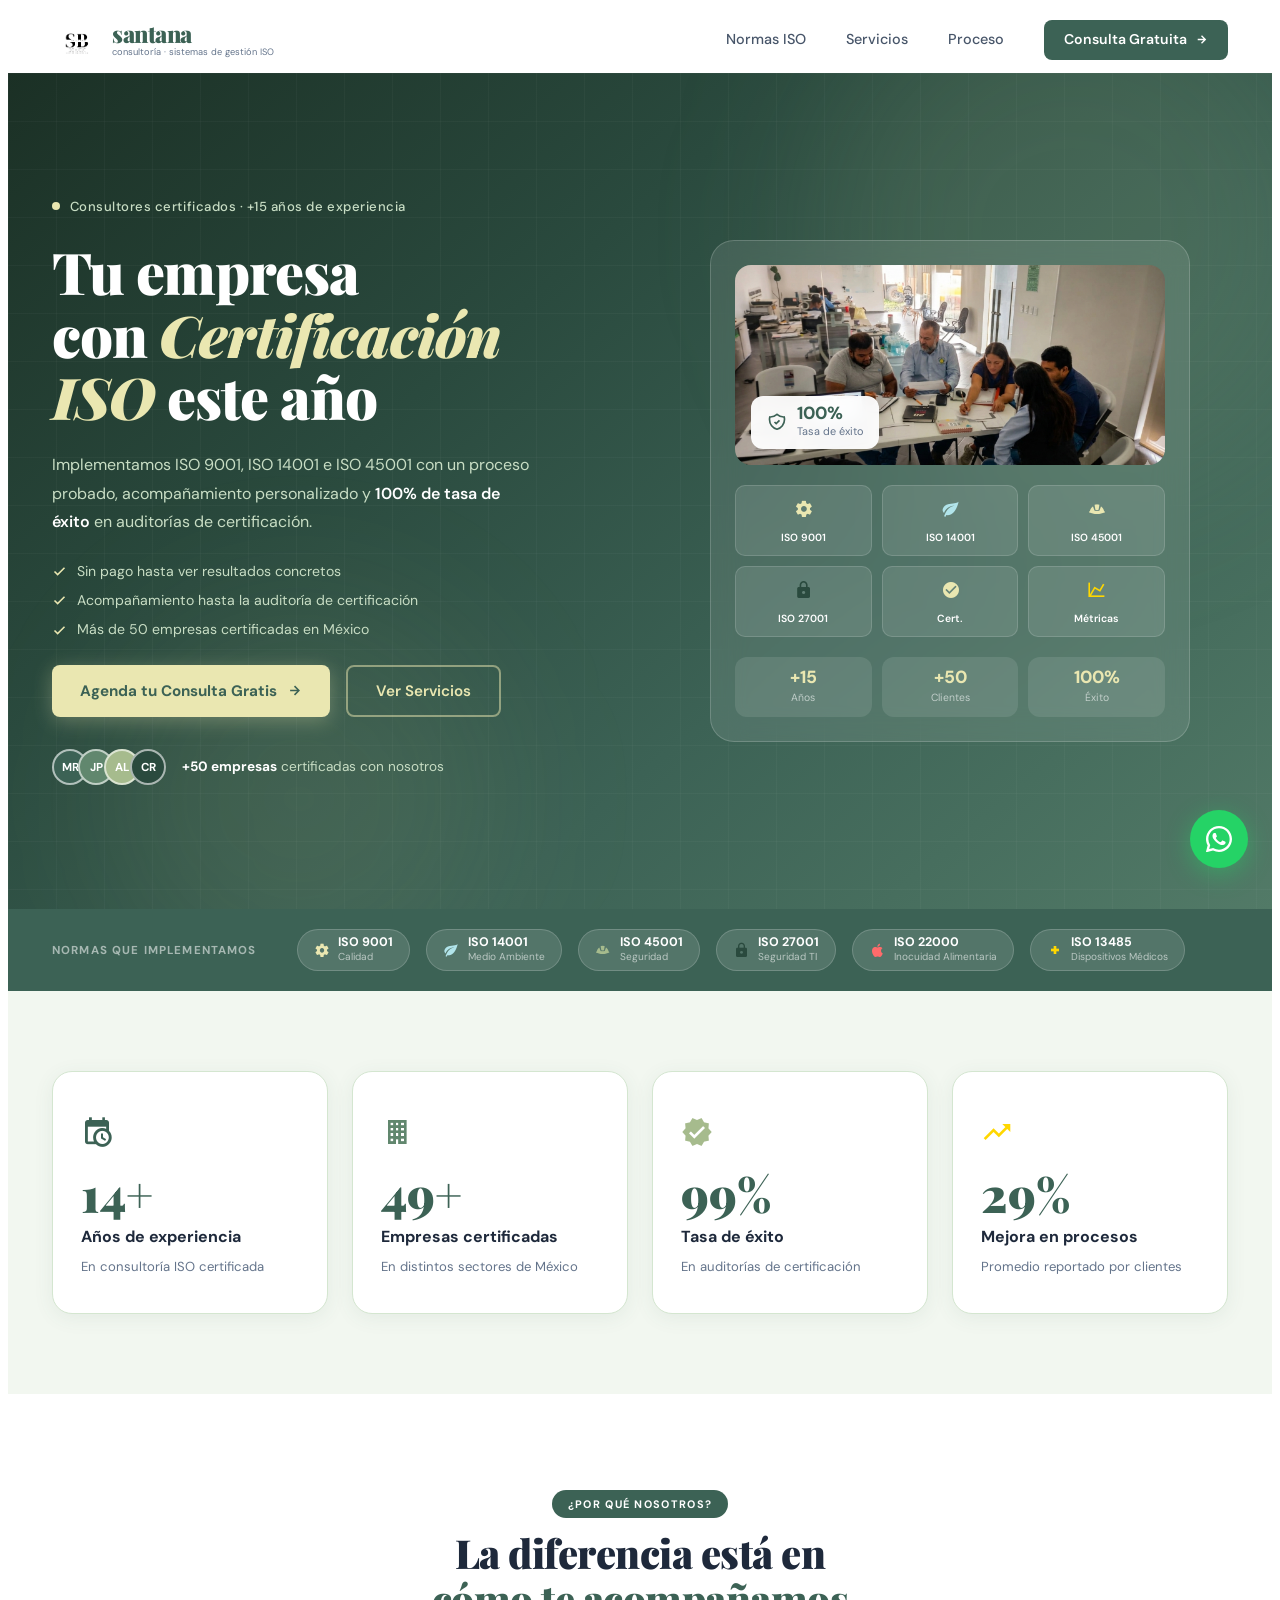
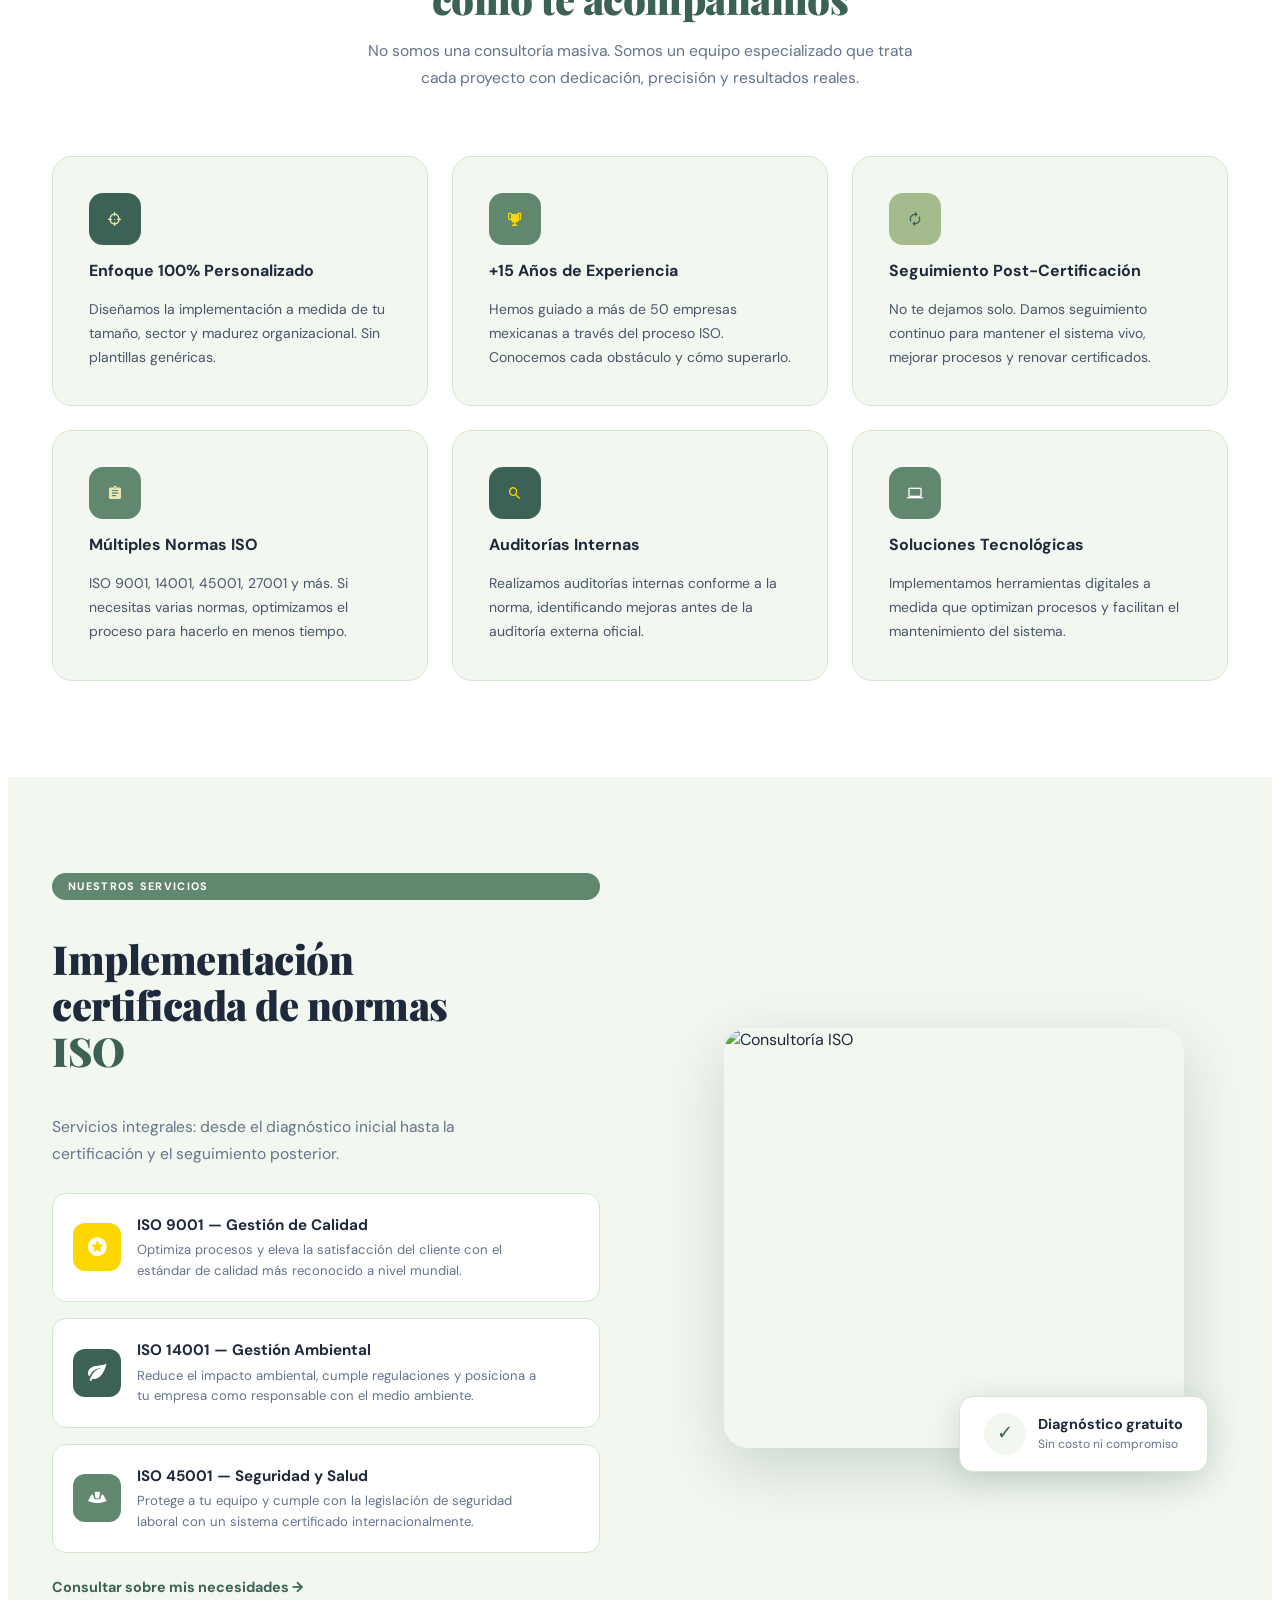
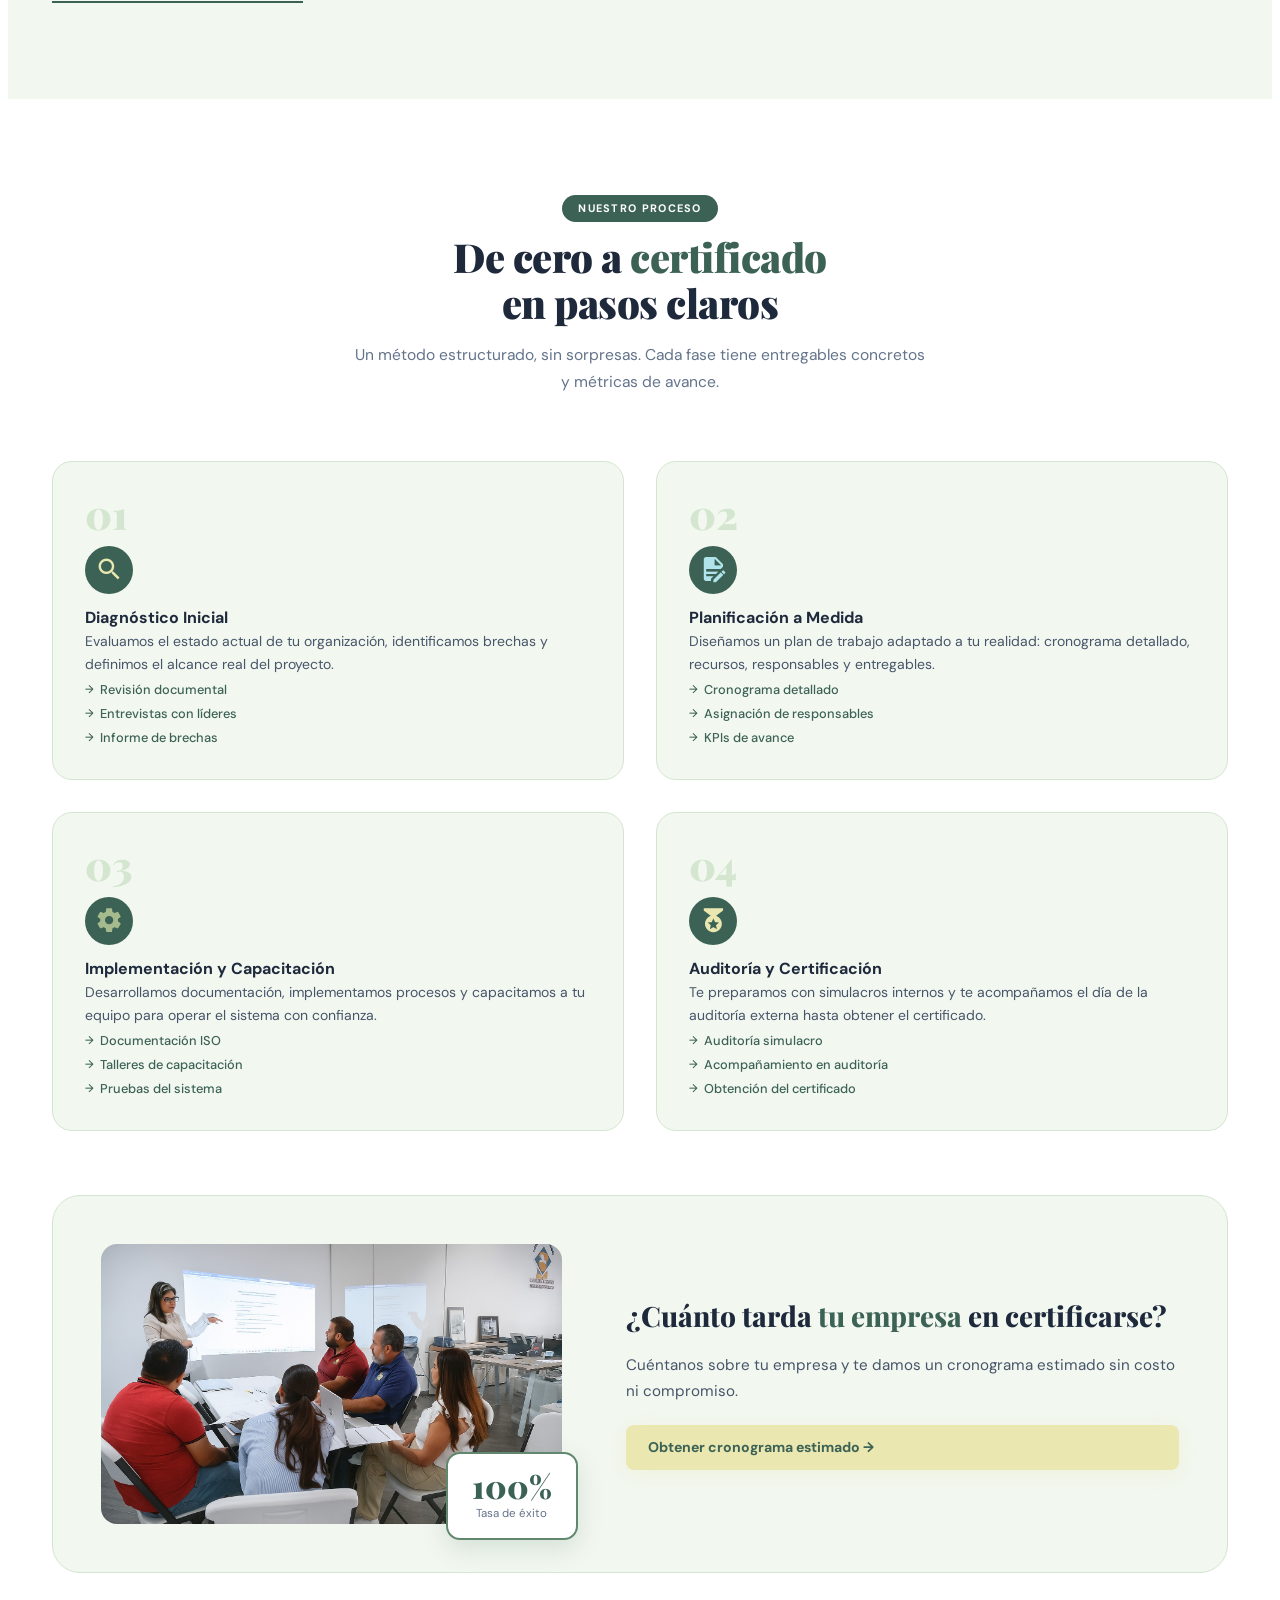
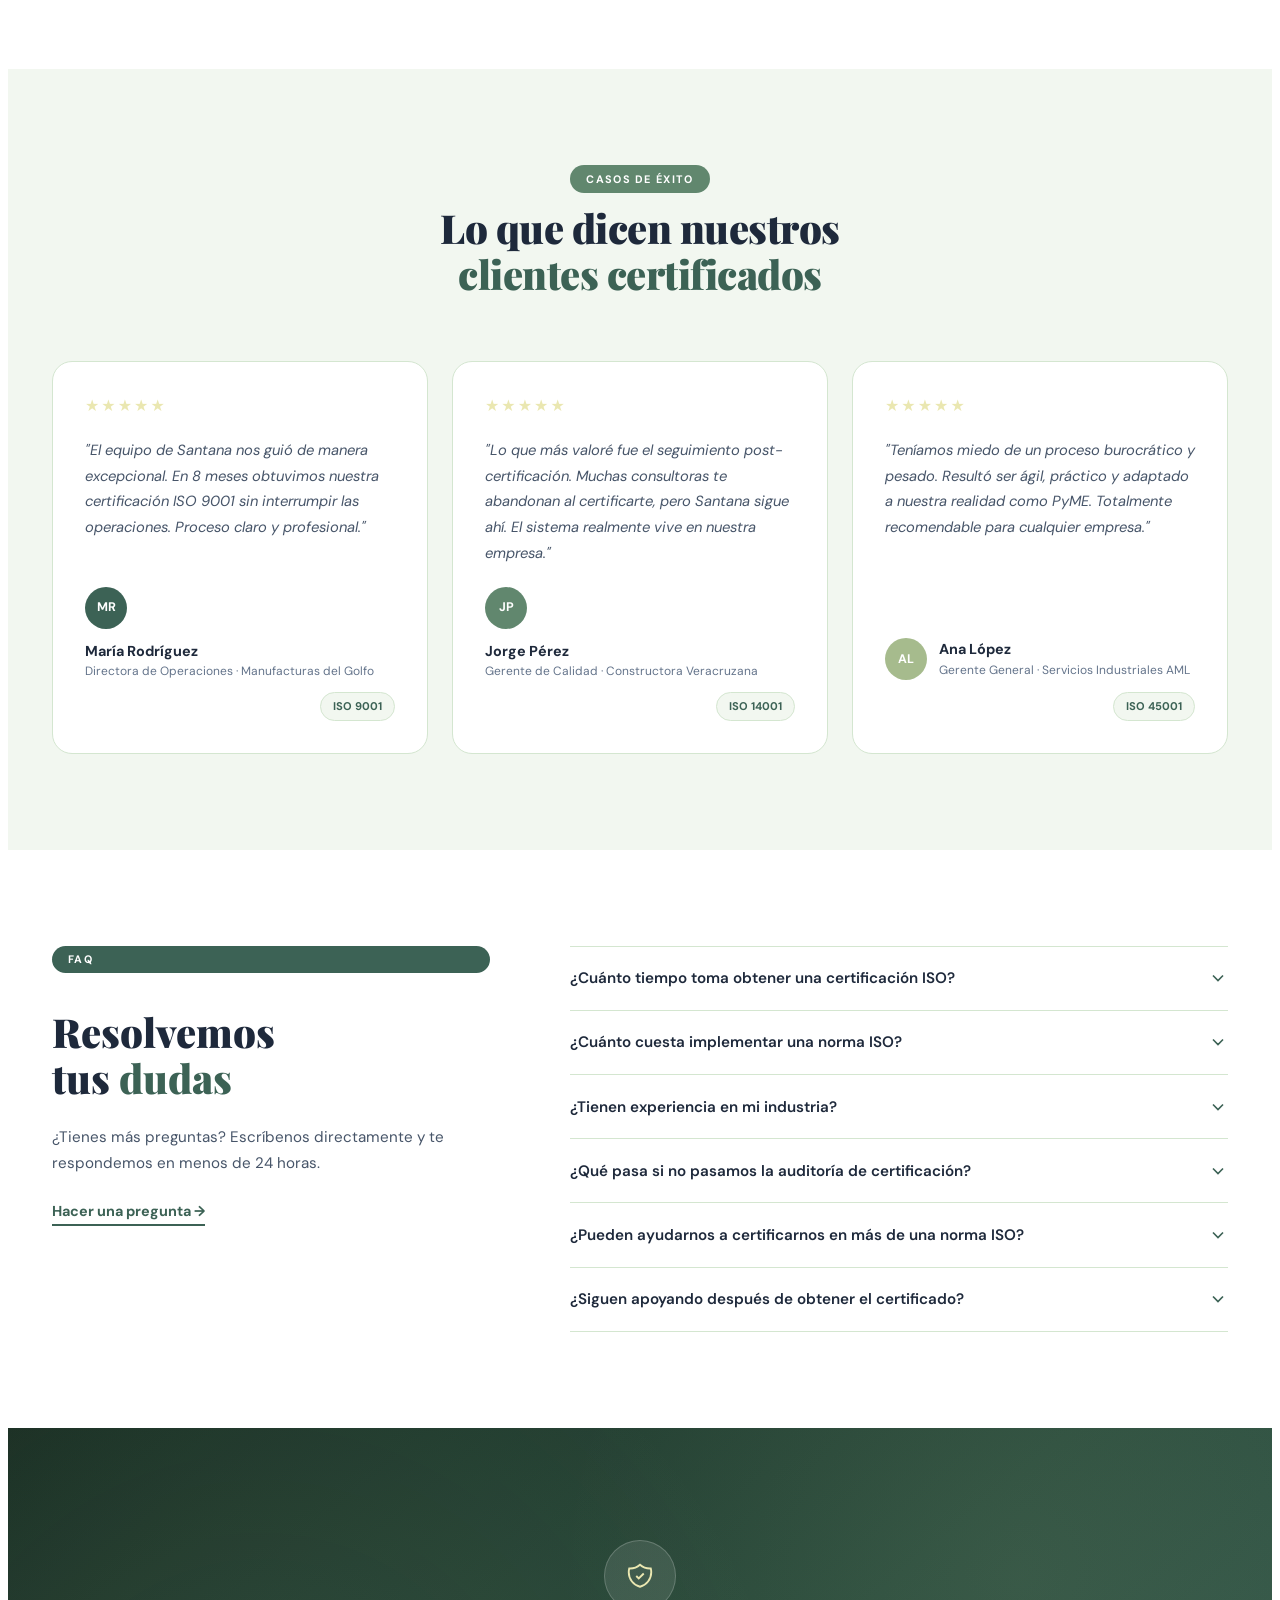
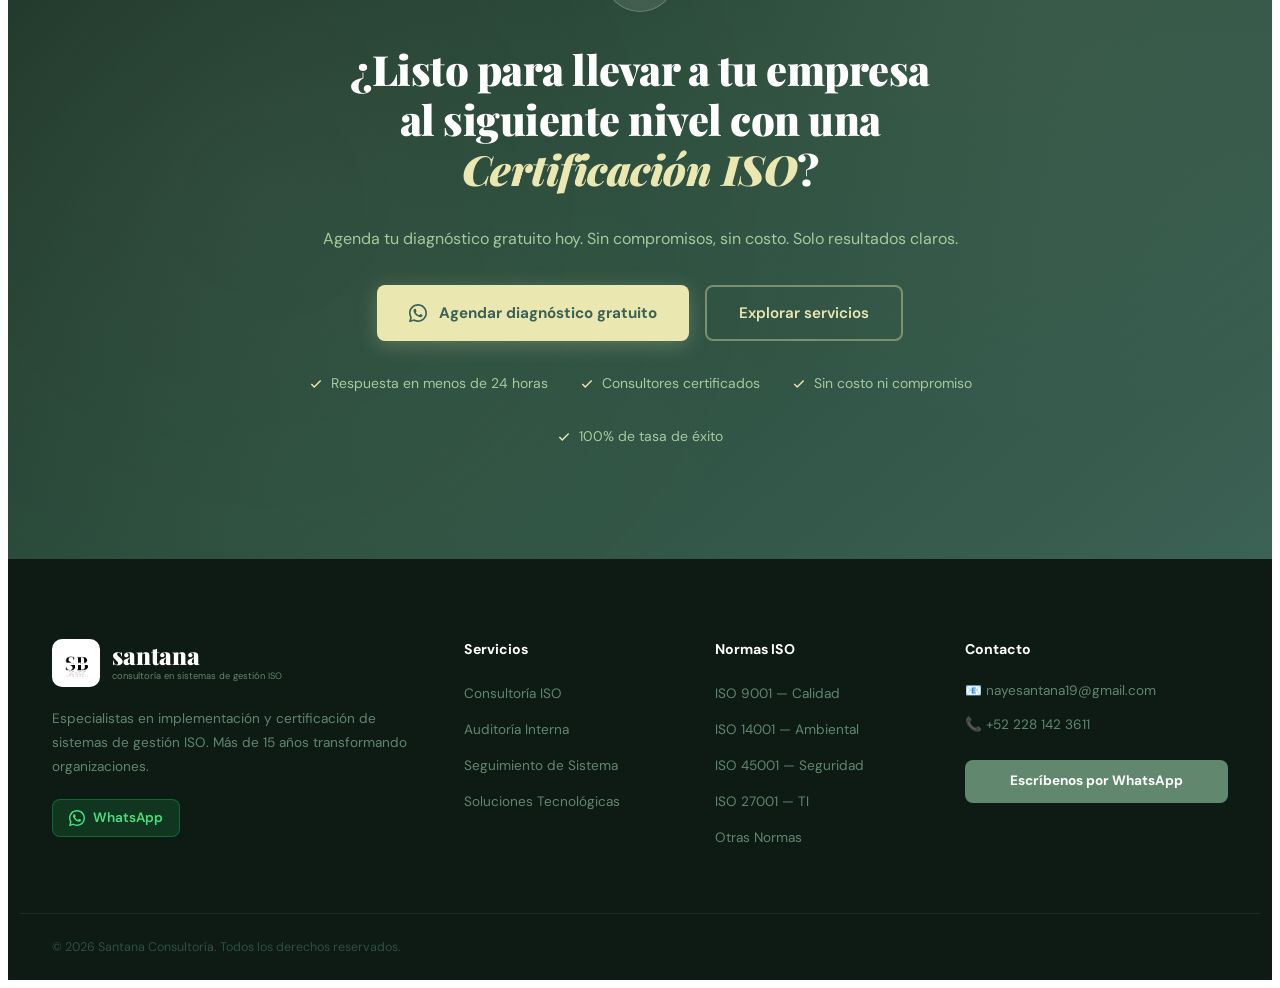
==== commit 2281e5a0: "Ahora si Agrego comando porque se me olvida npx nuxt generate" ====
--- a/index.html
+++ b/index.html
@@ -1,30 +1,22 @@
 <!DOCTYPE html><html><head><meta charset="utf-8">
 <meta name="viewport" content="width=device-width, initial-scale=1">
-<title>Consultoría ISO en México | Consulta Gratis | Auditoria</title>
+<title>Consultoría ISO en México | ISO 9001, 14001, 45001 | Santana</title>
+<link rel="preconnect" href="https://fonts.googleapis.com">
+<link rel="preconnect" href="https://fonts.gstatic.com" crossorigin>
+<link rel="stylesheet" href="https://fonts.googleapis.com/css2?family=Playfair+Display:ital,wght@0,700;0,900;1,700;1,900&family=DM+Sans:wght@300;400;500;600;700&display=swap">
 <style>@font-face{font-family:Material Design Icons;font-style:normal;font-weight:400;src:url(/_nuxt/materialdesignicons-webfont.CSr8KVlo.eot?v=7.4.47);src:url(/_nuxt/materialdesignicons-webfont.CSr8KVlo.eot?#iefix&v=7.4.47) format("embedded-opentype"),url(/_nuxt/materialdesignicons-webfont.Dp5v-WZN.woff2?v=7.4.47) format("woff2"),url(/_nuxt/materialdesignicons-webfont.PXm3-2wK.woff?v=7.4.47) format("woff"),url(/_nuxt/materialdesignicons-webfont.B7mPwVP_.ttf?v=7.4.47) format("truetype")}.mdi-set,.mdi:before{display:inline-block;font: 24px/1 Material Design Icons;font-size:inherit;line-height:inherit;text-rendering:auto;-webkit-font-smoothing:antialiased;-moz-osx-font-smoothing:grayscale}.mdi-ab-testing:before{content:"󰇉"}.mdi-abacus:before{content:"󱛠"}.mdi-abjad-arabic:before{content:"󱌨"}.mdi-abjad-hebrew:before{content:"󱌩"}.mdi-abugida-devanagari:before{content:"󱌪"}.mdi-abugida-thai:before{content:"󱌫"}.mdi-access-point:before{content:"󰀃"}.mdi-access-point-check:before{content:"󱔸"}.mdi-access-point-minus:before{content:"󱔹"}.mdi-access-point-network:before{content:"󰀂"}.mdi-access-point-network-off:before{content:"󰯡"}.mdi-access-point-off:before{content:"󱔑"}.mdi-access-point-plus:before{content:"󱔺"}.mdi-access-point-remove:before{content:"󱔻"}.mdi-account:before{content:"󰀄"}.mdi-account-alert:before{content:"󰀅"}.mdi-account-alert-outline:before{content:"󰭐"}.mdi-account-arrow-down:before{content:"󱡨"}.mdi-account-arrow-down-outline:before{content:"󱡩"}.mdi-account-arrow-left:before{content:"󰭑"}.mdi-account-arrow-left-outline:before{content:"󰭒"}.mdi-account-arrow-right:before{content:"󰭓"}.mdi-account-arrow-right-outline:before{content:"󰭔"}.mdi-account-arrow-up:before{content:"󱡧"}.mdi-account-arrow-up-outline:before{content:"󱡪"}.mdi-account-badge:before{content:"󱬊"}.mdi-account-badge-outline:before{content:"󱬋"}.mdi-account-box:before{content:"󰀆"}.mdi-account-box-edit-outline:before{content:"󱳈"}.mdi-account-box-minus-outline:before{content:"󱳉"}.mdi-account-box-multiple:before{content:"󰤴"}.mdi-account-box-multiple-outline:before{content:"󱀊"}.mdi-account-box-outline:before{content:"󰀇"}.mdi-account-box-plus-outline:before{content:"󱳊"}.mdi-account-cancel:before{content:"󱋟"}.mdi-account-cancel-outline:before{content:"󱋠"}.mdi-account-card:before{content:"󱮤"}.mdi-account-card-outline:before{content:"󱮥"}.mdi-account-cash:before{content:"󱂗"}.mdi-account-cash-outline:before{content:"󱂘"}.mdi-account-check:before{content:"󰀈"}.mdi-account-check-outline:before{content:"󰯢"}.mdi-account-child:before{content:"󰪉"}.mdi-account-child-circle:before{content:"󰪊"}.mdi-account-child-outline:before{content:"󱃈"}.mdi-account-circle:before{content:"󰀉"}.mdi-account-circle-outline:before{content:"󰭕"}.mdi-account-clock:before{content:"󰭖"}.mdi-account-clock-outline:before{content:"󰭗"}.mdi-account-cog:before{content:"󱍰"}.mdi-account-cog-outline:before{content:"󱍱"}.mdi-account-convert:before{content:"󰀊"}.mdi-account-convert-outline:before{content:"󱌁"}.mdi-account-cowboy-hat:before{content:"󰺛"}.mdi-account-cowboy-hat-outline:before{content:"󱟳"}.mdi-account-credit-card:before{content:"󱮦"}.mdi-account-credit-card-outline:before{content:"󱮧"}.mdi-account-details:before{content:"󰘱"}.mdi-account-details-outline:before{content:"󱍲"}.mdi-account-edit:before{content:"󰚼"}.mdi-account-edit-outline:before{content:"󰿻"}.mdi-account-eye:before{content:"󰐠"}.mdi-account-eye-outline:before{content:"󱉻"}.mdi-account-file:before{content:"󱲧"}.mdi-account-file-outline:before{content:"󱲨"}.mdi-account-file-text:before{content:"󱲩"}.mdi-account-file-text-outline:before{content:"󱲪"}.mdi-account-filter:before{content:"󰤶"}.mdi-account-filter-outline:before{content:"󰾝"}.mdi-account-group:before{content:"󰡉"}.mdi-account-group-outline:before{content:"󰭘"}.mdi-account-hard-hat:before{content:"󰖵"}.mdi-account-hard-hat-outline:before{content:"󱨟"}.mdi-account-heart:before{content:"󰢙"}.mdi-account-heart-outline:before{content:"󰯣"}.mdi-account-injury:before{content:"󱠕"}.mdi-account-injury-outline:before{content:"󱠖"}.mdi-account-key:before{content:"󰀋"}.mdi-account-key-outline:before{content:"󰯤"}.mdi-account-lock:before{content:"󱅞"}.mdi-account-lock-open:before{content:"󱥠"}.mdi-account-lock-open-outline:before{content:"󱥡"}.mdi-account-lock-outline:before{content:"󱅟"}.mdi-account-minus:before{content:"󰀍"}.mdi-account-minus-outline:before{content:"󰫬"}.mdi-account-multiple:before{content:"󰀎"}.mdi-account-multiple-check:before{content:"󰣅"}.mdi-account-multiple-check-outline:before{content:"󱇾"}.mdi-account-multiple-minus:before{content:"󰗓"}.mdi-account-multiple-minus-outline:before{content:"󰯥"}.mdi-account-multiple-outline:before{content:"󰀏"}.mdi-account-multiple-plus:before{content:"󰀐"}.mdi-account-multiple-plus-outline:before{content:"󰠀"}.mdi-account-multiple-remove:before{content:"󱈊"}.mdi-account-multiple-remove-outline:before{content:"󱈋"}.mdi-account-music:before{content:"󰠃"}.mdi-account-music-outline:before{content:"󰳩"}.mdi-account-network:before{content:"󰀑"}.mdi-account-network-off:before{content:"󱫱"}.mdi-account-network-off-outline:before{content:"󱫲"}.mdi-account-network-outline:before{content:"󰯦"}.mdi-account-off:before{content:"󰀒"}.mdi-account-off-outline:before{content:"󰯧"}.mdi-account-outline:before{content:"󰀓"}.mdi-account-plus:before{content:"󰀔"}.mdi-account-plus-outline:before{content:"󰠁"}.mdi-account-question:before{content:"󰭙"}.mdi-account-question-outline:before{content:"󰭚"}.mdi-account-reactivate:before{content:"󱔫"}.mdi-account-reactivate-outline:before{content:"󱔬"}.mdi-account-remove:before{content:"󰀕"}.mdi-account-remove-outline:before{content:"󰫭"}.mdi-account-school:before{content:"󱨠"}.mdi-account-school-outline:before{content:"󱨡"}.mdi-account-search:before{content:"󰀖"}.mdi-account-search-outline:before{content:"󰤵"}.mdi-account-settings:before{content:"󰘰"}.mdi-account-settings-outline:before{content:"󱃉"}.mdi-account-star:before{content:"󰀗"}.mdi-account-star-outline:before{content:"󰯨"}.mdi-account-supervisor:before{content:"󰪋"}.mdi-account-supervisor-circle:before{content:"󰪌"}.mdi-account-supervisor-circle-outline:before{content:"󱓬"}.mdi-account-supervisor-outline:before{content:"󱄭"}.mdi-account-switch:before{content:"󰀙"}.mdi-account-switch-outline:before{content:"󰓋"}.mdi-account-sync:before{content:"󱤛"}.mdi-account-sync-outline:before{content:"󱤜"}.mdi-account-tag:before{content:"󱰛"}.mdi-account-tag-outline:before{content:"󱰜"}.mdi-account-tie:before{content:"󰳣"}.mdi-account-tie-hat:before{content:"󱢘"}.mdi-account-tie-hat-outline:before{content:"󱢙"}.mdi-account-tie-outline:before{content:"󱃊"}.mdi-account-tie-voice:before{content:"󱌈"}.mdi-account-tie-voice-off:before{content:"󱌊"}.mdi-account-tie-voice-off-outline:before{content:"󱌋"}.mdi-account-tie-voice-outline:before{content:"󱌉"}.mdi-account-tie-woman:before{content:"󱪌"}.mdi-account-voice:before{content:"󰗋"}.mdi-account-voice-off:before{content:"󰻔"}.mdi-account-wrench:before{content:"󱢚"}.mdi-account-wrench-outline:before{content:"󱢛"}.mdi-adjust:before{content:"󰀚"}.mdi-advertisements:before{content:"󱤪"}.mdi-advertisements-off:before{content:"󱤫"}.mdi-air-conditioner:before{content:"󰀛"}.mdi-air-filter:before{content:"󰵃"}.mdi-air-horn:before{content:"󰶬"}.mdi-air-humidifier:before{content:"󱂙"}.mdi-air-humidifier-off:before{content:"󱑦"}.mdi-air-purifier:before{content:"󰵄"}.mdi-air-purifier-off:before{content:"󱭗"}.mdi-airbag:before{content:"󰯩"}.mdi-airballoon:before{content:"󰀜"}.mdi-airballoon-outline:before{content:"󱀋"}.mdi-airplane:before{content:"󰀝"}.mdi-airplane-alert:before{content:"󱡺"}.mdi-airplane-check:before{content:"󱡻"}.mdi-airplane-clock:before{content:"󱡼"}.mdi-airplane-cog:before{content:"󱡽"}.mdi-airplane-edit:before{content:"󱡾"}.mdi-airplane-landing:before{content:"󰗔"}.mdi-airplane-marker:before{content:"󱡿"}.mdi-airplane-minus:before{content:"󱢀"}.mdi-airplane-off:before{content:"󰀞"}.mdi-airplane-plus:before{content:"󱢁"}.mdi-airplane-remove:before{content:"󱢂"}.mdi-airplane-search:before{content:"󱢃"}.mdi-airplane-settings:before{content:"󱢄"}.mdi-airplane-takeoff:before{content:"󰗕"}.mdi-airport:before{content:"󰡋"}.mdi-alarm:before{content:"󰀠"}.mdi-alarm-bell:before{content:"󰞎"}.mdi-alarm-check:before{content:"󰀡"}.mdi-alarm-light:before{content:"󰞏"}.mdi-alarm-light-off:before{content:"󱜞"}.mdi-alarm-light-off-outline:before{content:"󱜟"}.mdi-alarm-light-outline:before{content:"󰯪"}.mdi-alarm-multiple:before{content:"󰀢"}.mdi-alarm-note:before{content:"󰹱"}.mdi-alarm-note-off:before{content:"󰹲"}.mdi-alarm-off:before{content:"󰀣"}.mdi-alarm-panel:before{content:"󱗄"}.mdi-alarm-panel-outline:before{content:"󱗅"}.mdi-alarm-plus:before{content:"󰀤"}.mdi-alarm-snooze:before{content:"󰚎"}.mdi-album:before{content:"󰀥"}.mdi-alert:before{content:"󰀦"}.mdi-alert-box:before{content:"󰀧"}.mdi-alert-box-outline:before{content:"󰳤"}.mdi-alert-circle:before{content:"󰀨"}.mdi-alert-circle-check:before{content:"󱇭"}.mdi-alert-circle-check-outline:before{content:"󱇮"}.mdi-alert-circle-outline:before{content:"󰗖"}.mdi-alert-decagram:before{content:"󰚽"}.mdi-alert-decagram-outline:before{content:"󰳥"}.mdi-alert-minus:before{content:"󱒻"}.mdi-alert-minus-outline:before{content:"󱒾"}.mdi-alert-octagon:before{content:"󰀩"}.mdi-alert-octagon-outline:before{content:"󰳦"}.mdi-alert-octagram:before{content:"󰝧"}.mdi-alert-octagram-outline:before{content:"󰳧"}.mdi-alert-outline:before{content:"󰀪"}.mdi-alert-plus:before{content:"󱒺"}.mdi-alert-plus-outline:before{content:"󱒽"}.mdi-alert-remove:before{content:"󱒼"}.mdi-alert-remove-outline:before{content:"󱒿"}.mdi-alert-rhombus:before{content:"󱇎"}.mdi-alert-rhombus-outline:before{content:"󱇏"}.mdi-alien:before{content:"󰢚"}.mdi-alien-outline:before{content:"󱃋"}.mdi-align-horizontal-center:before{content:"󱇃"}.mdi-align-horizontal-distribute:before{content:"󱥢"}.mdi-align-horizontal-left:before{content:"󱇂"}.mdi-align-horizontal-right:before{content:"󱇄"}.mdi-align-vertical-bottom:before{content:"󱇅"}.mdi-align-vertical-center:before{content:"󱇆"}.mdi-align-vertical-distribute:before{content:"󱥣"}.mdi-align-vertical-top:before{content:"󱇇"}.mdi-all-inclusive:before{content:"󰚾"}.mdi-all-inclusive-box:before{content:"󱢍"}.mdi-all-inclusive-box-outline:before{content:"󱢎"}.mdi-allergy:before{content:"󱉘"}.mdi-alpha:before{content:"󰀫"}.mdi-alpha-a:before{content:"󰫮"}.mdi-alpha-a-box:before{content:"󰬈"}.mdi-alpha-a-box-outline:before{content:"󰯫"}.mdi-alpha-a-circle:before{content:"󰯬"}.mdi-alpha-a-circle-outline:before{content:"󰯭"}.mdi-alpha-b:before{content:"󰫯"}.mdi-alpha-b-box:before{content:"󰬉"}.mdi-alpha-b-box-outline:before{content:"󰯮"}.mdi-alpha-b-circle:before{content:"󰯯"}.mdi-alpha-b-circle-outline:before{content:"󰯰"}.mdi-alpha-c:before{content:"󰫰"}.mdi-alpha-c-box:before{content:"󰬊"}.mdi-alpha-c-box-outline:before{content:"󰯱"}.mdi-alpha-c-circle:before{content:"󰯲"}.mdi-alpha-c-circle-outline:before{content:"󰯳"}.mdi-alpha-d:before{content:"󰫱"}.mdi-alpha-d-box:before{content:"󰬋"}.mdi-alpha-d-box-outline:before{content:"󰯴"}.mdi-alpha-d-circle:before{content:"󰯵"}.mdi-alpha-d-circle-outline:before{content:"󰯶"}.mdi-alpha-e:before{content:"󰫲"}.mdi-alpha-e-box:before{content:"󰬌"}.mdi-alpha-e-box-outline:before{content:"󰯷"}.mdi-alpha-e-circle:before{content:"󰯸"}.mdi-alpha-e-circle-outline:before{content:"󰯹"}.mdi-alpha-f:before{content:"󰫳"}.mdi-alpha-f-box:before{content:"󰬍"}.mdi-alpha-f-box-outline:before{content:"󰯺"}.mdi-alpha-f-circle:before{content:"󰯻"}.mdi-alpha-f-circle-outline:before{content:"󰯼"}.mdi-alpha-g:before{content:"󰫴"}.mdi-alpha-g-box:before{content:"󰬎"}.mdi-alpha-g-box-outline:before{content:"󰯽"}.mdi-alpha-g-circle:before{content:"󰯾"}.mdi-alpha-g-circle-outline:before{content:"󰯿"}.mdi-alpha-h:before{content:"󰫵"}.mdi-alpha-h-box:before{content:"󰬏"}.mdi-alpha-h-box-outline:before{content:"󰰀"}.mdi-alpha-h-circle:before{content:"󰰁"}.mdi-alpha-h-circle-outline:before{content:"󰰂"}.mdi-alpha-i:before{content:"󰫶"}.mdi-alpha-i-box:before{content:"󰬐"}.mdi-alpha-i-box-outline:before{content:"󰰃"}.mdi-alpha-i-circle:before{content:"󰰄"}.mdi-alpha-i-circle-outline:before{content:"󰰅"}.mdi-alpha-j:before{content:"󰫷"}.mdi-alpha-j-box:before{content:"󰬑"}.mdi-alpha-j-box-outline:before{content:"󰰆"}.mdi-alpha-j-circle:before{content:"󰰇"}.mdi-alpha-j-circle-outline:before{content:"󰰈"}.mdi-alpha-k:before{content:"󰫸"}.mdi-alpha-k-box:before{content:"󰬒"}.mdi-alpha-k-box-outline:before{content:"󰰉"}.mdi-alpha-k-circle:before{content:"󰰊"}.mdi-alpha-k-circle-outline:before{content:"󰰋"}.mdi-alpha-l:before{content:"󰫹"}.mdi-alpha-l-box:before{content:"󰬓"}.mdi-alpha-l-box-outline:before{content:"󰰌"}.mdi-alpha-l-circle:before{content:"󰰍"}.mdi-alpha-l-circle-outline:before{content:"󰰎"}.mdi-alpha-m:before{content:"󰫺"}.mdi-alpha-m-box:before{content:"󰬔"}.mdi-alpha-m-box-outline:before{content:"󰰏"}.mdi-alpha-m-circle:before{content:"󰰐"}.mdi-alpha-m-circle-outline:before{content:"󰰑"}.mdi-alpha-n:before{content:"󰫻"}.mdi-alpha-n-box:before{content:"󰬕"}.mdi-alpha-n-box-outline:before{content:"󰰒"}.mdi-alpha-n-circle:before{content:"󰰓"}.mdi-alpha-n-circle-outline:before{content:"󰰔"}.mdi-alpha-o:before{content:"󰫼"}.mdi-alpha-o-box:before{content:"󰬖"}.mdi-alpha-o-box-outline:before{content:"󰰕"}.mdi-alpha-o-circle:before{content:"󰰖"}.mdi-alpha-o-circle-outline:before{content:"󰰗"}.mdi-alpha-p:before{content:"󰫽"}.mdi-alpha-p-box:before{content:"󰬗"}.mdi-alpha-p-box-outline:before{content:"󰰘"}.mdi-alpha-p-circle:before{content:"󰰙"}.mdi-alpha-p-circle-outline:before{content:"󰰚"}.mdi-alpha-q:before{content:"󰫾"}.mdi-alpha-q-box:before{content:"󰬘"}.mdi-alpha-q-box-outline:before{content:"󰰛"}.mdi-alpha-q-circle:before{content:"󰰜"}.mdi-alpha-q-circle-outline:before{content:"󰰝"}.mdi-alpha-r:before{content:"󰫿"}.mdi-alpha-r-box:before{content:"󰬙"}.mdi-alpha-r-box-outline:before{content:"󰰞"}.mdi-alpha-r-circle:before{content:"󰰟"}.mdi-alpha-r-circle-outline:before{content:"󰰠"}.mdi-alpha-s:before{content:"󰬀"}.mdi-alpha-s-box:before{content:"󰬚"}.mdi-alpha-s-box-outline:before{content:"󰰡"}.mdi-alpha-s-circle:before{content:"󰰢"}.mdi-alpha-s-circle-outline:before{content:"󰰣"}.mdi-alpha-t:before{content:"󰬁"}.mdi-alpha-t-box:before{content:"󰬛"}.mdi-alpha-t-box-outline:before{content:"󰰤"}.mdi-alpha-t-circle:before{content:"󰰥"}.mdi-alpha-t-circle-outline:before{content:"󰰦"}.mdi-alpha-u:before{content:"󰬂"}.mdi-alpha-u-box:before{content:"󰬜"}.mdi-alpha-u-box-outline:before{content:"󰰧"}.mdi-alpha-u-circle:before{content:"󰰨"}.mdi-alpha-u-circle-outline:before{content:"󰰩"}.mdi-alpha-v:before{content:"󰬃"}.mdi-alpha-v-box:before{content:"󰬝"}.mdi-alpha-v-box-outline:before{content:"󰰪"}.mdi-alpha-v-circle:before{content:"󰰫"}.mdi-alpha-v-circle-outline:before{content:"󰰬"}.mdi-alpha-w:before{content:"󰬄"}.mdi-alpha-w-box:before{content:"󰬞"}.mdi-alpha-w-box-outline:before{content:"󰰭"}.mdi-alpha-w-circle:before{content:"󰰮"}.mdi-alpha-w-circle-outline:before{content:"󰰯"}.mdi-alpha-x:before{content:"󰬅"}.mdi-alpha-x-box:before{content:"󰬟"}.mdi-alpha-x-box-outline:before{content:"󰰰"}.mdi-alpha-x-circle:before{content:"󰰱"}.mdi-alpha-x-circle-outline:before{content:"󰰲"}.mdi-alpha-y:before{content:"󰬆"}.mdi-alpha-y-box:before{content:"󰬠"}.mdi-alpha-y-box-outline:before{content:"󰰳"}.mdi-alpha-y-circle:before{content:"󰰴"}.mdi-alpha-y-circle-outline:before{content:"󰰵"}.mdi-alpha-z:before{content:"󰬇"}.mdi-alpha-z-box:before{content:"󰬡"}.mdi-alpha-z-box-outline:before{content:"󰰶"}.mdi-alpha-z-circle:before{content:"󰰷"}.mdi-alpha-z-circle-outline:before{content:"󰰸"}.mdi-alphabet-aurebesh:before{content:"󱌬"}.mdi-alphabet-cyrillic:before{content:"󱌭"}.mdi-alphabet-greek:before{content:"󱌮"}.mdi-alphabet-latin:before{content:"󱌯"}.mdi-alphabet-piqad:before{content:"󱌰"}.mdi-alphabet-tengwar:before{content:"󱌷"}.mdi-alphabetical:before{content:"󰀬"}.mdi-alphabetical-off:before{content:"󱀌"}.mdi-alphabetical-variant:before{content:"󱀍"}.mdi-alphabetical-variant-off:before{content:"󱀎"}.mdi-altimeter:before{content:"󰗗"}.mdi-ambulance:before{content:"󰀯"}.mdi-ammunition:before{content:"󰳨"}.mdi-ampersand:before{content:"󰪍"}.mdi-amplifier:before{content:"󰀰"}.mdi-amplifier-off:before{content:"󱆵"}.mdi-anchor:before{content:"󰀱"}.mdi-android:before{content:"󰀲"}.mdi-android-studio:before{content:"󰀴"}.mdi-angle-acute:before{content:"󰤷"}.mdi-angle-obtuse:before{content:"󰤸"}.mdi-angle-right:before{content:"󰤹"}.mdi-angular:before{content:"󰚲"}.mdi-angularjs:before{content:"󰚿"}.mdi-animation:before{content:"󰗘"}.mdi-animation-outline:before{content:"󰪏"}.mdi-animation-play:before{content:"󰤺"}.mdi-animation-play-outline:before{content:"󰪐"}.mdi-ansible:before{content:"󱂚"}.mdi-antenna:before{content:"󱄙"}.mdi-anvil:before{content:"󰢛"}.mdi-apache-kafka:before{content:"󱀏"}.mdi-api:before{content:"󱂛"}.mdi-api-off:before{content:"󱉗"}.mdi-apple:before{content:"󰀵"}.mdi-apple-finder:before{content:"󰀶"}.mdi-apple-icloud:before{content:"󰀸"}.mdi-apple-ios:before{content:"󰀷"}.mdi-apple-keyboard-caps:before{content:"󰘲"}.mdi-apple-keyboard-command:before{content:"󰘳"}.mdi-apple-keyboard-control:before{content:"󰘴"}.mdi-apple-keyboard-option:before{content:"󰘵"}.mdi-apple-keyboard-shift:before{content:"󰘶"}.mdi-apple-safari:before{content:"󰀹"}.mdi-application:before{content:"󰣆"}.mdi-application-array:before{content:"󱃵"}.mdi-application-array-outline:before{content:"󱃶"}.mdi-application-braces:before{content:"󱃷"}.mdi-application-braces-outline:before{content:"󱃸"}.mdi-application-brackets:before{content:"󰲋"}.mdi-application-brackets-outline:before{content:"󰲌"}.mdi-application-cog:before{content:"󰙵"}.mdi-application-cog-outline:before{content:"󱕷"}.mdi-application-edit:before{content:"󰂮"}.mdi-application-edit-outline:before{content:"󰘙"}.mdi-application-export:before{content:"󰶭"}.mdi-application-import:before{content:"󰶮"}.mdi-application-outline:before{content:"󰘔"}.mdi-application-parentheses:before{content:"󱃹"}.mdi-application-parentheses-outline:before{content:"󱃺"}.mdi-application-settings:before{content:"󰭠"}.mdi-application-settings-outline:before{content:"󱕕"}.mdi-application-variable:before{content:"󱃻"}.mdi-application-variable-outline:before{content:"󱃼"}.mdi-approximately-equal:before{content:"󰾞"}.mdi-approximately-equal-box:before{content:"󰾟"}.mdi-apps:before{content:"󰀻"}.mdi-apps-box:before{content:"󰵆"}.mdi-arch:before{content:"󰣇"}.mdi-archive:before{content:"󰀼"}.mdi-archive-alert:before{content:"󱓽"}.mdi-archive-alert-outline:before{content:"󱓾"}.mdi-archive-arrow-down:before{content:"󱉙"}.mdi-archive-arrow-down-outline:before{content:"󱉚"}.mdi-archive-arrow-up:before{content:"󱉛"}.mdi-archive-arrow-up-outline:before{content:"󱉜"}.mdi-archive-cancel:before{content:"󱝋"}.mdi-archive-cancel-outline:before{content:"󱝌"}.mdi-archive-check:before{content:"󱝍"}.mdi-archive-check-outline:before{content:"󱝎"}.mdi-archive-clock:before{content:"󱝏"}.mdi-archive-clock-outline:before{content:"󱝐"}.mdi-archive-cog:before{content:"󱝑"}.mdi-archive-cog-outline:before{content:"󱝒"}.mdi-archive-edit:before{content:"󱝓"}.mdi-archive-edit-outline:before{content:"󱝔"}.mdi-archive-eye:before{content:"󱝕"}.mdi-archive-eye-outline:before{content:"󱝖"}.mdi-archive-lock:before{content:"󱝗"}.mdi-archive-lock-open:before{content:"󱝘"}.mdi-archive-lock-open-outline:before{content:"󱝙"}.mdi-archive-lock-outline:before{content:"󱝚"}.mdi-archive-marker:before{content:"󱝛"}.mdi-archive-marker-outline:before{content:"󱝜"}.mdi-archive-minus:before{content:"󱝝"}.mdi-archive-minus-outline:before{content:"󱝞"}.mdi-archive-music:before{content:"󱝟"}.mdi-archive-music-outline:before{content:"󱝠"}.mdi-archive-off:before{content:"󱝡"}.mdi-archive-off-outline:before{content:"󱝢"}.mdi-archive-outline:before{content:"󱈎"}.mdi-archive-plus:before{content:"󱝣"}.mdi-archive-plus-outline:before{content:"󱝤"}.mdi-archive-refresh:before{content:"󱝥"}.mdi-archive-refresh-outline:before{content:"󱝦"}.mdi-archive-remove:before{content:"󱝧"}.mdi-archive-remove-outline:before{content:"󱝨"}.mdi-archive-search:before{content:"󱝩"}.mdi-archive-search-outline:before{content:"󱝪"}.mdi-archive-settings:before{content:"󱝫"}.mdi-archive-settings-outline:before{content:"󱝬"}.mdi-archive-star:before{content:"󱝭"}.mdi-archive-star-outline:before{content:"󱝮"}.mdi-archive-sync:before{content:"󱝯"}.mdi-archive-sync-outline:before{content:"󱝰"}.mdi-arm-flex:before{content:"󰿗"}.mdi-arm-flex-outline:before{content:"󰿖"}.mdi-arrange-bring-forward:before{content:"󰀽"}.mdi-arrange-bring-to-front:before{content:"󰀾"}.mdi-arrange-send-backward:before{content:"󰀿"}.mdi-arrange-send-to-back:before{content:"󰁀"}.mdi-arrow-all:before{content:"󰁁"}.mdi-arrow-bottom-left:before{content:"󰁂"}.mdi-arrow-bottom-left-bold-box:before{content:"󱥤"}.mdi-arrow-bottom-left-bold-box-outline:before{content:"󱥥"}.mdi-arrow-bottom-left-bold-outline:before{content:"󰦷"}.mdi-arrow-bottom-left-thick:before{content:"󰦸"}.mdi-arrow-bottom-left-thin:before{content:"󱦶"}.mdi-arrow-bottom-left-thin-circle-outline:before{content:"󱖖"}.mdi-arrow-bottom-right:before{content:"󰁃"}.mdi-arrow-bottom-right-bold-box:before{content:"󱥦"}.mdi-arrow-bottom-right-bold-box-outline:before{content:"󱥧"}.mdi-arrow-bottom-right-bold-outline:before{content:"󰦹"}.mdi-arrow-bottom-right-thick:before{content:"󰦺"}.mdi-arrow-bottom-right-thin:before{content:"󱦷"}.mdi-arrow-bottom-right-thin-circle-outline:before{content:"󱖕"}.mdi-arrow-collapse:before{content:"󰘕"}.mdi-arrow-collapse-all:before{content:"󰁄"}.mdi-arrow-collapse-down:before{content:"󰞒"}.mdi-arrow-collapse-horizontal:before{content:"󰡌"}.mdi-arrow-collapse-left:before{content:"󰞓"}.mdi-arrow-collapse-right:before{content:"󰞔"}.mdi-arrow-collapse-up:before{content:"󰞕"}.mdi-arrow-collapse-vertical:before{content:"󰡍"}.mdi-arrow-decision:before{content:"󰦻"}.mdi-arrow-decision-auto:before{content:"󰦼"}.mdi-arrow-decision-auto-outline:before{content:"󰦽"}.mdi-arrow-decision-outline:before{content:"󰦾"}.mdi-arrow-down:before{content:"󰁅"}.mdi-arrow-down-bold:before{content:"󰜮"}.mdi-arrow-down-bold-box:before{content:"󰜯"}.mdi-arrow-down-bold-box-outline:before{content:"󰜰"}.mdi-arrow-down-bold-circle:before{content:"󰁇"}.mdi-arrow-down-bold-circle-outline:before{content:"󰁈"}.mdi-arrow-down-bold-hexagon-outline:before{content:"󰁉"}.mdi-arrow-down-bold-outline:before{content:"󰦿"}.mdi-arrow-down-box:before{content:"󰛀"}.mdi-arrow-down-circle:before{content:"󰳛"}.mdi-arrow-down-circle-outline:before{content:"󰳜"}.mdi-arrow-down-drop-circle:before{content:"󰁊"}.mdi-arrow-down-drop-circle-outline:before{content:"󰁋"}.mdi-arrow-down-left:before{content:"󱞡"}.mdi-arrow-down-left-bold:before{content:"󱞢"}.mdi-arrow-down-right:before{content:"󱞣"}.mdi-arrow-down-right-bold:before{content:"󱞤"}.mdi-arrow-down-thick:before{content:"󰁆"}.mdi-arrow-down-thin:before{content:"󱦳"}.mdi-arrow-down-thin-circle-outline:before{content:"󱖙"}.mdi-arrow-expand:before{content:"󰘖"}.mdi-arrow-expand-all:before{content:"󰁌"}.mdi-arrow-expand-down:before{content:"󰞖"}.mdi-arrow-expand-horizontal:before{content:"󰡎"}.mdi-arrow-expand-left:before{content:"󰞗"}.mdi-arrow-expand-right:before{content:"󰞘"}.mdi-arrow-expand-up:before{content:"󰞙"}.mdi-arrow-expand-vertical:before{content:"󰡏"}.mdi-arrow-horizontal-lock:before{content:"󱅛"}.mdi-arrow-left:before{content:"󰁍"}.mdi-arrow-left-bold:before{content:"󰜱"}.mdi-arrow-left-bold-box:before{content:"󰜲"}.mdi-arrow-left-bold-box-outline:before{content:"󰜳"}.mdi-arrow-left-bold-circle:before{content:"󰁏"}.mdi-arrow-left-bold-circle-outline:before{content:"󰁐"}.mdi-arrow-left-bold-hexagon-outline:before{content:"󰁑"}.mdi-arrow-left-bold-outline:before{content:"󰧀"}.mdi-arrow-left-bottom:before{content:"󱞥"}.mdi-arrow-left-bottom-bold:before{content:"󱞦"}.mdi-arrow-left-box:before{content:"󰛁"}.mdi-arrow-left-circle:before{content:"󰳝"}.mdi-arrow-left-circle-outline:before{content:"󰳞"}.mdi-arrow-left-drop-circle:before{content:"󰁒"}.mdi-arrow-left-drop-circle-outline:before{content:"󰁓"}.mdi-arrow-left-right:before{content:"󰹳"}.mdi-arrow-left-right-bold:before{content:"󰹴"}.mdi-arrow-left-right-bold-outline:before{content:"󰧁"}.mdi-arrow-left-thick:before{content:"󰁎"}.mdi-arrow-left-thin:before{content:"󱦱"}.mdi-arrow-left-thin-circle-outline:before{content:"󱖚"}.mdi-arrow-left-top:before{content:"󱞧"}.mdi-arrow-left-top-bold:before{content:"󱞨"}.mdi-arrow-oscillating:before{content:"󱲑"}.mdi-arrow-oscillating-off:before{content:"󱲒"}.mdi-arrow-projectile:before{content:"󱡀"}.mdi-arrow-projectile-multiple:before{content:"󱠿"}.mdi-arrow-right:before{content:"󰁔"}.mdi-arrow-right-bold:before{content:"󰜴"}.mdi-arrow-right-bold-box:before{content:"󰜵"}.mdi-arrow-right-bold-box-outline:before{content:"󰜶"}.mdi-arrow-right-bold-circle:before{content:"󰁖"}.mdi-arrow-right-bold-circle-outline:before{content:"󰁗"}.mdi-arrow-right-bold-hexagon-outline:before{content:"󰁘"}.mdi-arrow-right-bold-outline:before{content:"󰧂"}.mdi-arrow-right-bottom:before{content:"󱞩"}.mdi-arrow-right-bottom-bold:before{content:"󱞪"}.mdi-arrow-right-box:before{content:"󰛂"}.mdi-arrow-right-circle:before{content:"󰳟"}.mdi-arrow-right-circle-outline:before{content:"󰳠"}.mdi-arrow-right-drop-circle:before{content:"󰁙"}.mdi-arrow-right-drop-circle-outline:before{content:"󰁚"}.mdi-arrow-right-thick:before{content:"󰁕"}.mdi-arrow-right-thin:before{content:"󱦰"}.mdi-arrow-right-thin-circle-outline:before{content:"󱖘"}.mdi-arrow-right-top:before{content:"󱞫"}.mdi-arrow-right-top-bold:before{content:"󱞬"}.mdi-arrow-split-horizontal:before{content:"󰤻"}.mdi-arrow-split-vertical:before{content:"󰤼"}.mdi-arrow-top-left:before{content:"󰁛"}.mdi-arrow-top-left-bold-box:before{content:"󱥨"}.mdi-arrow-top-left-bold-box-outline:before{content:"󱥩"}.mdi-arrow-top-left-bold-outline:before{content:"󰧃"}.mdi-arrow-top-left-bottom-right:before{content:"󰹵"}.mdi-arrow-top-left-bottom-right-bold:before{content:"󰹶"}.mdi-arrow-top-left-thick:before{content:"󰧄"}.mdi-arrow-top-left-thin:before{content:"󱦵"}.mdi-arrow-top-left-thin-circle-outline:before{content:"󱖓"}.mdi-arrow-top-right:before{content:"󰁜"}.mdi-arrow-top-right-bold-box:before{content:"󱥪"}.mdi-arrow-top-right-bold-box-outline:before{content:"󱥫"}.mdi-arrow-top-right-bold-outline:before{content:"󰧅"}.mdi-arrow-top-right-bottom-left:before{content:"󰹷"}.mdi-arrow-top-right-bottom-left-bold:before{content:"󰹸"}.mdi-arrow-top-right-thick:before{content:"󰧆"}.mdi-arrow-top-right-thin:before{content:"󱦴"}.mdi-arrow-top-right-thin-circle-outline:before{content:"󱖔"}.mdi-arrow-u-down-left:before{content:"󱞭"}.mdi-arrow-u-down-left-bold:before{content:"󱞮"}.mdi-arrow-u-down-right:before{content:"󱞯"}.mdi-arrow-u-down-right-bold:before{content:"󱞰"}.mdi-arrow-u-left-bottom:before{content:"󱞱"}.mdi-arrow-u-left-bottom-bold:before{content:"󱞲"}.mdi-arrow-u-left-top:before{content:"󱞳"}.mdi-arrow-u-left-top-bold:before{content:"󱞴"}.mdi-arrow-u-right-bottom:before{content:"󱞵"}.mdi-arrow-u-right-bottom-bold:before{content:"󱞶"}.mdi-arrow-u-right-top:before{content:"󱞷"}.mdi-arrow-u-right-top-bold:before{content:"󱞸"}.mdi-arrow-u-up-left:before{content:"󱞹"}.mdi-arrow-u-up-left-bold:before{content:"󱞺"}.mdi-arrow-u-up-right:before{content:"󱞻"}.mdi-arrow-u-up-right-bold:before{content:"󱞼"}.mdi-arrow-up:before{content:"󰁝"}.mdi-arrow-up-bold:before{content:"󰜷"}.mdi-arrow-up-bold-box:before{content:"󰜸"}.mdi-arrow-up-bold-box-outline:before{content:"󰜹"}.mdi-arrow-up-bold-circle:before{content:"󰁟"}.mdi-arrow-up-bold-circle-outline:before{content:"󰁠"}.mdi-arrow-up-bold-hexagon-outline:before{content:"󰁡"}.mdi-arrow-up-bold-outline:before{content:"󰧇"}.mdi-arrow-up-box:before{content:"󰛃"}.mdi-arrow-up-circle:before{content:"󰳡"}.mdi-arrow-up-circle-outline:before{content:"󰳢"}.mdi-arrow-up-down:before{content:"󰹹"}.mdi-arrow-up-down-bold:before{content:"󰹺"}.mdi-arrow-up-down-bold-outline:before{content:"󰧈"}.mdi-arrow-up-drop-circle:before{content:"󰁢"}.mdi-arrow-up-drop-circle-outline:before{content:"󰁣"}.mdi-arrow-up-left:before{content:"󱞽"}.mdi-arrow-up-left-bold:before{content:"󱞾"}.mdi-arrow-up-right:before{content:"󱞿"}.mdi-arrow-up-right-bold:before{content:"󱟀"}.mdi-arrow-up-thick:before{content:"󰁞"}.mdi-arrow-up-thin:before{content:"󱦲"}.mdi-arrow-up-thin-circle-outline:before{content:"󱖗"}.mdi-arrow-vertical-lock:before{content:"󱅜"}.mdi-artboard:before{content:"󱮚"}.mdi-artstation:before{content:"󰭛"}.mdi-aspect-ratio:before{content:"󰨤"}.mdi-assistant:before{content:"󰁤"}.mdi-asterisk:before{content:"󰛄"}.mdi-asterisk-circle-outline:before{content:"󱨧"}.mdi-at:before{content:"󰁥"}.mdi-atlassian:before{content:"󰠄"}.mdi-atm:before{content:"󰵇"}.mdi-atom:before{content:"󰝨"}.mdi-atom-variant:before{content:"󰹻"}.mdi-attachment:before{content:"󰁦"}.mdi-attachment-check:before{content:"󱫁"}.mdi-attachment-lock:before{content:"󱧄"}.mdi-attachment-minus:before{content:"󱫂"}.mdi-attachment-off:before{content:"󱫃"}.mdi-attachment-plus:before{content:"󱫄"}.mdi-attachment-remove:before{content:"󱫅"}.mdi-atv:before{content:"󱭰"}.mdi-audio-input-rca:before{content:"󱡫"}.mdi-audio-input-stereo-minijack:before{content:"󱡬"}.mdi-audio-input-xlr:before{content:"󱡭"}.mdi-audio-video:before{content:"󰤽"}.mdi-audio-video-off:before{content:"󱆶"}.mdi-augmented-reality:before{content:"󰡐"}.mdi-aurora:before{content:"󱮹"}.mdi-auto-download:before{content:"󱍾"}.mdi-auto-fix:before{content:"󰁨"}.mdi-auto-mode:before{content:"󱰠"}.mdi-auto-upload:before{content:"󰁩"}.mdi-autorenew:before{content:"󰁪"}.mdi-autorenew-off:before{content:"󱧧"}.mdi-av-timer:before{content:"󰁫"}.mdi-awning:before{content:"󱮇"}.mdi-awning-outline:before{content:"󱮈"}.mdi-aws:before{content:"󰸏"}.mdi-axe:before{content:"󰣈"}.mdi-axe-battle:before{content:"󱡂"}.mdi-axis:before{content:"󰵈"}.mdi-axis-arrow:before{content:"󰵉"}.mdi-axis-arrow-info:before{content:"󱐎"}.mdi-axis-arrow-lock:before{content:"󰵊"}.mdi-axis-lock:before{content:"󰵋"}.mdi-axis-x-arrow:before{content:"󰵌"}.mdi-axis-x-arrow-lock:before{content:"󰵍"}.mdi-axis-x-rotate-clockwise:before{content:"󰵎"}.mdi-axis-x-rotate-counterclockwise:before{content:"󰵏"}.mdi-axis-x-y-arrow-lock:before{content:"󰵐"}.mdi-axis-y-arrow:before{content:"󰵑"}.mdi-axis-y-arrow-lock:before{content:"󰵒"}.mdi-axis-y-rotate-clockwise:before{content:"󰵓"}.mdi-axis-y-rotate-counterclockwise:before{content:"󰵔"}.mdi-axis-z-arrow:before{content:"󰵕"}.mdi-axis-z-arrow-lock:before{content:"󰵖"}.mdi-axis-z-rotate-clockwise:before{content:"󰵗"}.mdi-axis-z-rotate-counterclockwise:before{content:"󰵘"}.mdi-babel:before{content:"󰨥"}.mdi-baby:before{content:"󰁬"}.mdi-baby-bottle:before{content:"󰼹"}.mdi-baby-bottle-outline:before{content:"󰼺"}.mdi-baby-buggy:before{content:"󱏠"}.mdi-baby-buggy-off:before{content:"󱫳"}.mdi-baby-carriage:before{content:"󰚏"}.mdi-baby-carriage-off:before{content:"󰾠"}.mdi-baby-face:before{content:"󰹼"}.mdi-baby-face-outline:before{content:"󰹽"}.mdi-backburger:before{content:"󰁭"}.mdi-backspace:before{content:"󰁮"}.mdi-backspace-outline:before{content:"󰭜"}.mdi-backspace-reverse:before{content:"󰹾"}.mdi-backspace-reverse-outline:before{content:"󰹿"}.mdi-backup-restore:before{content:"󰁯"}.mdi-bacteria:before{content:"󰻕"}.mdi-bacteria-outline:before{content:"󰻖"}.mdi-badge-account:before{content:"󰶧"}.mdi-badge-account-alert:before{content:"󰶨"}.mdi-badge-account-alert-outline:before{content:"󰶩"}.mdi-badge-account-horizontal:before{content:"󰸍"}.mdi-badge-account-horizontal-outline:before{content:"󰸎"}.mdi-badge-account-outline:before{content:"󰶪"}.mdi-badminton:before{content:"󰡑"}.mdi-bag-carry-on:before{content:"󰼻"}.mdi-bag-carry-on-check:before{content:"󰵥"}.mdi-bag-carry-on-off:before{content:"󰼼"}.mdi-bag-checked:before{content:"󰼽"}.mdi-bag-personal:before{content:"󰸐"}.mdi-bag-personal-off:before{content:"󰸑"}.mdi-bag-personal-off-outline:before{content:"󰸒"}.mdi-bag-personal-outline:before{content:"󰸓"}.mdi-bag-personal-plus:before{content:"󱲤"}.mdi-bag-personal-plus-outline:before{content:"󱲥"}.mdi-bag-personal-tag:before{content:"󱬌"}.mdi-bag-personal-tag-outline:before{content:"󱬍"}.mdi-bag-suitcase:before{content:"󱖋"}.mdi-bag-suitcase-off:before{content:"󱖍"}.mdi-bag-suitcase-off-outline:before{content:"󱖎"}.mdi-bag-suitcase-outline:before{content:"󱖌"}.mdi-baguette:before{content:"󰼾"}.mdi-balcony:before{content:"󱠗"}.mdi-balloon:before{content:"󰨦"}.mdi-ballot:before{content:"󰧉"}.mdi-ballot-outline:before{content:"󰧊"}.mdi-ballot-recount:before{content:"󰰹"}.mdi-ballot-recount-outline:before{content:"󰰺"}.mdi-bandage:before{content:"󰶯"}.mdi-bank:before{content:"󰁰"}.mdi-bank-check:before{content:"󱙕"}.mdi-bank-circle:before{content:"󱰃"}.mdi-bank-circle-outline:before{content:"󱰄"}.mdi-bank-minus:before{content:"󰶰"}.mdi-bank-off:before{content:"󱙖"}.mdi-bank-off-outline:before{content:"󱙗"}.mdi-bank-outline:before{content:"󰺀"}.mdi-bank-plus:before{content:"󰶱"}.mdi-bank-remove:before{content:"󰶲"}.mdi-bank-transfer:before{content:"󰨧"}.mdi-bank-transfer-in:before{content:"󰨨"}.mdi-bank-transfer-out:before{content:"󰨩"}.mdi-barcode:before{content:"󰁱"}.mdi-barcode-off:before{content:"󱈶"}.mdi-barcode-scan:before{content:"󰁲"}.mdi-barley:before{content:"󰁳"}.mdi-barley-off:before{content:"󰭝"}.mdi-barn:before{content:"󰭞"}.mdi-barrel:before{content:"󰁴"}.mdi-barrel-outline:before{content:"󱨨"}.mdi-baseball:before{content:"󰡒"}.mdi-baseball-bat:before{content:"󰡓"}.mdi-baseball-diamond:before{content:"󱗬"}.mdi-baseball-diamond-outline:before{content:"󱗭"}.mdi-baseball-outline:before{content:"󱱚"}.mdi-bash:before{content:"󱆃"}.mdi-basket:before{content:"󰁶"}.mdi-basket-check:before{content:"󱣥"}.mdi-basket-check-outline:before{content:"󱣦"}.mdi-basket-fill:before{content:"󰁷"}.mdi-basket-minus:before{content:"󱔣"}.mdi-basket-minus-outline:before{content:"󱔤"}.mdi-basket-off:before{content:"󱔥"}.mdi-basket-off-outline:before{content:"󱔦"}.mdi-basket-outline:before{content:"󱆁"}.mdi-basket-plus:before{content:"󱔧"}.mdi-basket-plus-outline:before{content:"󱔨"}.mdi-basket-remove:before{content:"󱔩"}.mdi-basket-remove-outline:before{content:"󱔪"}.mdi-basket-unfill:before{content:"󰁸"}.mdi-basketball:before{content:"󰠆"}.mdi-basketball-hoop:before{content:"󰰻"}.mdi-basketball-hoop-outline:before{content:"󰰼"}.mdi-bat:before{content:"󰭟"}.mdi-bathtub:before{content:"󱠘"}.mdi-bathtub-outline:before{content:"󱠙"}.mdi-battery:before{content:"󰁹"}.mdi-battery-10:before{content:"󰁺"}.mdi-battery-10-bluetooth:before{content:"󰤾"}.mdi-battery-20:before{content:"󰁻"}.mdi-battery-20-bluetooth:before{content:"󰤿"}.mdi-battery-30:before{content:"󰁼"}.mdi-battery-30-bluetooth:before{content:"󰥀"}.mdi-battery-40:before{content:"󰁽"}.mdi-battery-40-bluetooth:before{content:"󰥁"}.mdi-battery-50:before{content:"󰁾"}.mdi-battery-50-bluetooth:before{content:"󰥂"}.mdi-battery-60:before{content:"󰁿"}.mdi-battery-60-bluetooth:before{content:"󰥃"}.mdi-battery-70:before{content:"󰂀"}.mdi-battery-70-bluetooth:before{content:"󰥄"}.mdi-battery-80:before{content:"󰂁"}.mdi-battery-80-bluetooth:before{content:"󰥅"}.mdi-battery-90:before{content:"󰂂"}.mdi-battery-90-bluetooth:before{content:"󰥆"}.mdi-battery-alert:before{content:"󰂃"}.mdi-battery-alert-bluetooth:before{content:"󰥇"}.mdi-battery-alert-variant:before{content:"󱃌"}.mdi-battery-alert-variant-outline:before{content:"󱃍"}.mdi-battery-arrow-down:before{content:"󱟞"}.mdi-battery-arrow-down-outline:before{content:"󱟟"}.mdi-battery-arrow-up:before{content:"󱟠"}.mdi-battery-arrow-up-outline:before{content:"󱟡"}.mdi-battery-bluetooth:before{content:"󰥈"}.mdi-battery-bluetooth-variant:before{content:"󰥉"}.mdi-battery-charging:before{content:"󰂄"}.mdi-battery-charging-10:before{content:"󰢜"}.mdi-battery-charging-100:before{content:"󰂅"}.mdi-battery-charging-20:before{content:"󰂆"}.mdi-battery-charging-30:before{content:"󰂇"}.mdi-battery-charging-40:before{content:"󰂈"}.mdi-battery-charging-50:before{content:"󰢝"}.mdi-battery-charging-60:before{content:"󰂉"}.mdi-battery-charging-70:before{content:"󰢞"}.mdi-battery-charging-80:before{content:"󰂊"}.mdi-battery-charging-90:before{content:"󰂋"}.mdi-battery-charging-high:before{content:"󱊦"}.mdi-battery-charging-low:before{content:"󱊤"}.mdi-battery-charging-medium:before{content:"󱊥"}.mdi-battery-charging-outline:before{content:"󰢟"}.mdi-battery-charging-wireless:before{content:"󰠇"}.mdi-battery-charging-wireless-10:before{content:"󰠈"}.mdi-battery-charging-wireless-20:before{content:"󰠉"}.mdi-battery-charging-wireless-30:before{content:"󰠊"}.mdi-battery-charging-wireless-40:before{content:"󰠋"}.mdi-battery-charging-wireless-50:before{content:"󰠌"}.mdi-battery-charging-wireless-60:before{content:"󰠍"}.mdi-battery-charging-wireless-70:before{content:"󰠎"}.mdi-battery-charging-wireless-80:before{content:"󰠏"}.mdi-battery-charging-wireless-90:before{content:"󰠐"}.mdi-battery-charging-wireless-alert:before{content:"󰠑"}.mdi-battery-charging-wireless-outline:before{content:"󰠒"}.mdi-battery-check:before{content:"󱟢"}.mdi-battery-check-outline:before{content:"󱟣"}.mdi-battery-clock:before{content:"󱧥"}.mdi-battery-clock-outline:before{content:"󱧦"}.mdi-battery-heart:before{content:"󱈏"}.mdi-battery-heart-outline:before{content:"󱈐"}.mdi-battery-heart-variant:before{content:"󱈑"}.mdi-battery-high:before{content:"󱊣"}.mdi-battery-lock:before{content:"󱞜"}.mdi-battery-lock-open:before{content:"󱞝"}.mdi-battery-low:before{content:"󱊡"}.mdi-battery-medium:before{content:"󱊢"}.mdi-battery-minus:before{content:"󱟤"}.mdi-battery-minus-outline:before{content:"󱟥"}.mdi-battery-minus-variant:before{content:"󰂌"}.mdi-battery-negative:before{content:"󰂍"}.mdi-battery-off:before{content:"󱉝"}.mdi-battery-off-outline:before{content:"󱉞"}.mdi-battery-outline:before{content:"󰂎"}.mdi-battery-plus:before{content:"󱟦"}.mdi-battery-plus-outline:before{content:"󱟧"}.mdi-battery-plus-variant:before{content:"󰂏"}.mdi-battery-positive:before{content:"󰂐"}.mdi-battery-remove:before{content:"󱟨"}.mdi-battery-remove-outline:before{content:"󱟩"}.mdi-battery-sync:before{content:"󱠴"}.mdi-battery-sync-outline:before{content:"󱠵"}.mdi-battery-unknown:before{content:"󰂑"}.mdi-battery-unknown-bluetooth:before{content:"󰥊"}.mdi-beach:before{content:"󰂒"}.mdi-beaker:before{content:"󰳪"}.mdi-beaker-alert:before{content:"󱈩"}.mdi-beaker-alert-outline:before{content:"󱈪"}.mdi-beaker-check:before{content:"󱈫"}.mdi-beaker-check-outline:before{content:"󱈬"}.mdi-beaker-minus:before{content:"󱈭"}.mdi-beaker-minus-outline:before{content:"󱈮"}.mdi-beaker-outline:before{content:"󰚐"}.mdi-beaker-plus:before{content:"󱈯"}.mdi-beaker-plus-outline:before{content:"󱈰"}.mdi-beaker-question:before{content:"󱈱"}.mdi-beaker-question-outline:before{content:"󱈲"}.mdi-beaker-remove:before{content:"󱈳"}.mdi-beaker-remove-outline:before{content:"󱈴"}.mdi-bed:before{content:"󰋣"}.mdi-bed-clock:before{content:"󱮔"}.mdi-bed-double:before{content:"󰿔"}.mdi-bed-double-outline:before{content:"󰿓"}.mdi-bed-empty:before{content:"󰢠"}.mdi-bed-king:before{content:"󰿒"}.mdi-bed-king-outline:before{content:"󰿑"}.mdi-bed-outline:before{content:"󰂙"}.mdi-bed-queen:before{content:"󰿐"}.mdi-bed-queen-outline:before{content:"󰿛"}.mdi-bed-single:before{content:"󱁭"}.mdi-bed-single-outline:before{content:"󱁮"}.mdi-bee:before{content:"󰾡"}.mdi-bee-flower:before{content:"󰾢"}.mdi-beehive-off-outline:before{content:"󱏭"}.mdi-beehive-outline:before{content:"󱃎"}.mdi-beekeeper:before{content:"󱓢"}.mdi-beer:before{content:"󰂘"}.mdi-beer-outline:before{content:"󱌌"}.mdi-bell:before{content:"󰂚"}.mdi-bell-alert:before{content:"󰵙"}.mdi-bell-alert-outline:before{content:"󰺁"}.mdi-bell-badge:before{content:"󱅫"}.mdi-bell-badge-outline:before{content:"󰅸"}.mdi-bell-cancel:before{content:"󱏧"}.mdi-bell-cancel-outline:before{content:"󱏨"}.mdi-bell-check:before{content:"󱇥"}.mdi-bell-check-outline:before{content:"󱇦"}.mdi-bell-circle:before{content:"󰵚"}.mdi-bell-circle-outline:before{content:"󰵛"}.mdi-bell-cog:before{content:"󱨩"}.mdi-bell-cog-outline:before{content:"󱨪"}.mdi-bell-minus:before{content:"󱏩"}.mdi-bell-minus-outline:before{content:"󱏪"}.mdi-bell-off:before{content:"󰂛"}.mdi-bell-off-outline:before{content:"󰪑"}.mdi-bell-outline:before{content:"󰂜"}.mdi-bell-plus:before{content:"󰂝"}.mdi-bell-plus-outline:before{content:"󰪒"}.mdi-bell-remove:before{content:"󱏫"}.mdi-bell-remove-outline:before{content:"󱏬"}.mdi-bell-ring:before{content:"󰂞"}.mdi-bell-ring-outline:before{content:"󰂟"}.mdi-bell-sleep:before{content:"󰂠"}.mdi-bell-sleep-outline:before{content:"󰪓"}.mdi-bench:before{content:"󱰡"}.mdi-bench-back:before{content:"󱰢"}.mdi-beta:before{content:"󰂡"}.mdi-betamax:before{content:"󰧋"}.mdi-biathlon:before{content:"󰸔"}.mdi-bicycle:before{content:"󱂜"}.mdi-bicycle-basket:before{content:"󱈵"}.mdi-bicycle-cargo:before{content:"󱢜"}.mdi-bicycle-electric:before{content:"󱖴"}.mdi-bicycle-penny-farthing:before{content:"󱗩"}.mdi-bike:before{content:"󰂣"}.mdi-bike-fast:before{content:"󱄟"}.mdi-bike-pedal:before{content:"󱰣"}.mdi-bike-pedal-clipless:before{content:"󱰤"}.mdi-bike-pedal-mountain:before{content:"󱰥"}.mdi-billboard:before{content:"󱀐"}.mdi-billiards:before{content:"󰭡"}.mdi-billiards-rack:before{content:"󰭢"}.mdi-binoculars:before{content:"󰂥"}.mdi-bio:before{content:"󰂦"}.mdi-biohazard:before{content:"󰂧"}.mdi-bird:before{content:"󱗆"}.mdi-bitbucket:before{content:"󰂨"}.mdi-bitcoin:before{content:"󰠓"}.mdi-black-mesa:before{content:"󰂩"}.mdi-blender:before{content:"󰳫"}.mdi-blender-outline:before{content:"󱠚"}.mdi-blender-software:before{content:"󰂫"}.mdi-blinds:before{content:"󰂬"}.mdi-blinds-horizontal:before{content:"󱨫"}.mdi-blinds-horizontal-closed:before{content:"󱨬"}.mdi-blinds-open:before{content:"󱀑"}.mdi-blinds-vertical:before{content:"󱨭"}.mdi-blinds-vertical-closed:before{content:"󱨮"}.mdi-block-helper:before{content:"󰂭"}.mdi-blood-bag:before{content:"󰳬"}.mdi-bluetooth:before{content:"󰂯"}.mdi-bluetooth-audio:before{content:"󰂰"}.mdi-bluetooth-connect:before{content:"󰂱"}.mdi-bluetooth-off:before{content:"󰂲"}.mdi-bluetooth-settings:before{content:"󰂳"}.mdi-bluetooth-transfer:before{content:"󰂴"}.mdi-blur:before{content:"󰂵"}.mdi-blur-linear:before{content:"󰂶"}.mdi-blur-off:before{content:"󰂷"}.mdi-blur-radial:before{content:"󰂸"}.mdi-bolt:before{content:"󰶳"}.mdi-bomb:before{content:"󰚑"}.mdi-bomb-off:before{content:"󰛅"}.mdi-bone:before{content:"󰂹"}.mdi-bone-off:before{content:"󱧠"}.mdi-book:before{content:"󰂺"}.mdi-book-account:before{content:"󱎭"}.mdi-book-account-outline:before{content:"󱎮"}.mdi-book-alert:before{content:"󱙼"}.mdi-book-alert-outline:before{content:"󱙽"}.mdi-book-alphabet:before{content:"󰘝"}.mdi-book-arrow-down:before{content:"󱙾"}.mdi-book-arrow-down-outline:before{content:"󱙿"}.mdi-book-arrow-left:before{content:"󱚀"}.mdi-book-arrow-left-outline:before{content:"󱚁"}.mdi-book-arrow-right:before{content:"󱚂"}.mdi-book-arrow-right-outline:before{content:"󱚃"}.mdi-book-arrow-up:before{content:"󱚄"}.mdi-book-arrow-up-outline:before{content:"󱚅"}.mdi-book-cancel:before{content:"󱚆"}.mdi-book-cancel-outline:before{content:"󱚇"}.mdi-book-check:before{content:"󱓳"}.mdi-book-check-outline:before{content:"󱓴"}.mdi-book-clock:before{content:"󱚈"}.mdi-book-clock-outline:before{content:"󱚉"}.mdi-book-cog:before{content:"󱚊"}.mdi-book-cog-outline:before{content:"󱚋"}.mdi-book-cross:before{content:"󰂢"}.mdi-book-edit:before{content:"󱚌"}.mdi-book-edit-outline:before{content:"󱚍"}.mdi-book-education:before{content:"󱛉"}.mdi-book-education-outline:before{content:"󱛊"}.mdi-book-heart:before{content:"󱨝"}.mdi-book-heart-outline:before{content:"󱨞"}.mdi-book-information-variant:before{content:"󱁯"}.mdi-book-lock:before{content:"󰞚"}.mdi-book-lock-open:before{content:"󰞛"}.mdi-book-lock-open-outline:before{content:"󱚎"}.mdi-book-lock-outline:before{content:"󱚏"}.mdi-book-marker:before{content:"󱚐"}.mdi-book-marker-outline:before{content:"󱚑"}.mdi-book-minus:before{content:"󰗙"}.mdi-book-minus-multiple:before{content:"󰪔"}.mdi-book-minus-multiple-outline:before{content:"󰤋"}.mdi-book-minus-outline:before{content:"󱚒"}.mdi-book-multiple:before{content:"󰂻"}.mdi-book-multiple-outline:before{content:"󰐶"}.mdi-book-music:before{content:"󰁧"}.mdi-book-music-outline:before{content:"󱚓"}.mdi-book-off:before{content:"󱚔"}.mdi-book-off-outline:before{content:"󱚕"}.mdi-book-open:before{content:"󰂽"}.mdi-book-open-blank-variant:before{content:"󰂾"}.mdi-book-open-blank-variant-outline:before{content:"󱳋"}.mdi-book-open-outline:before{content:"󰭣"}.mdi-book-open-page-variant:before{content:"󰗚"}.mdi-book-open-page-variant-outline:before{content:"󱗖"}.mdi-book-open-variant:before{content:"󱓷"}.mdi-book-open-variant-outline:before{content:"󱳌"}.mdi-book-outline:before{content:"󰭤"}.mdi-book-play:before{content:"󰺂"}.mdi-book-play-outline:before{content:"󰺃"}.mdi-book-plus:before{content:"󰗛"}.mdi-book-plus-multiple:before{content:"󰪕"}.mdi-book-plus-multiple-outline:before{content:"󰫞"}.mdi-book-plus-outline:before{content:"󱚖"}.mdi-book-refresh:before{content:"󱚗"}.mdi-book-refresh-outline:before{content:"󱚘"}.mdi-book-remove:before{content:"󰪗"}.mdi-book-remove-multiple:before{content:"󰪖"}.mdi-book-remove-multiple-outline:before{content:"󰓊"}.mdi-book-remove-outline:before{content:"󱚙"}.mdi-book-search:before{content:"󰺄"}.mdi-book-search-outline:before{content:"󰺅"}.mdi-book-settings:before{content:"󱚚"}.mdi-book-settings-outline:before{content:"󱚛"}.mdi-book-sync:before{content:"󱚜"}.mdi-book-sync-outline:before{content:"󱛈"}.mdi-book-variant:before{content:"󰂿"}.mdi-bookmark:before{content:"󰃀"}.mdi-bookmark-box:before{content:"󱭵"}.mdi-bookmark-box-multiple:before{content:"󱥬"}.mdi-bookmark-box-multiple-outline:before{content:"󱥭"}.mdi-bookmark-box-outline:before{content:"󱭶"}.mdi-bookmark-check:before{content:"󰃁"}.mdi-bookmark-check-outline:before{content:"󱍻"}.mdi-bookmark-minus:before{content:"󰧌"}.mdi-bookmark-minus-outline:before{content:"󰧍"}.mdi-bookmark-multiple:before{content:"󰸕"}.mdi-bookmark-multiple-outline:before{content:"󰸖"}.mdi-bookmark-music:before{content:"󰃂"}.mdi-bookmark-music-outline:before{content:"󱍹"}.mdi-bookmark-off:before{content:"󰧎"}.mdi-bookmark-off-outline:before{content:"󰧏"}.mdi-bookmark-outline:before{content:"󰃃"}.mdi-bookmark-plus:before{content:"󰃅"}.mdi-bookmark-plus-outline:before{content:"󰃄"}.mdi-bookmark-remove:before{content:"󰃆"}.mdi-bookmark-remove-outline:before{content:"󱍺"}.mdi-bookshelf:before{content:"󱉟"}.mdi-boom-gate:before{content:"󰺆"}.mdi-boom-gate-alert:before{content:"󰺇"}.mdi-boom-gate-alert-outline:before{content:"󰺈"}.mdi-boom-gate-arrow-down:before{content:"󰺉"}.mdi-boom-gate-arrow-down-outline:before{content:"󰺊"}.mdi-boom-gate-arrow-up:before{content:"󰺌"}.mdi-boom-gate-arrow-up-outline:before{content:"󰺍"}.mdi-boom-gate-outline:before{content:"󰺋"}.mdi-boom-gate-up:before{content:"󱟹"}.mdi-boom-gate-up-outline:before{content:"󱟺"}.mdi-boombox:before{content:"󰗜"}.mdi-boomerang:before{content:"󱃏"}.mdi-bootstrap:before{content:"󰛆"}.mdi-border-all:before{content:"󰃇"}.mdi-border-all-variant:before{content:"󰢡"}.mdi-border-bottom:before{content:"󰃈"}.mdi-border-bottom-variant:before{content:"󰢢"}.mdi-border-color:before{content:"󰃉"}.mdi-border-horizontal:before{content:"󰃊"}.mdi-border-inside:before{content:"󰃋"}.mdi-border-left:before{content:"󰃌"}.mdi-border-left-variant:before{content:"󰢣"}.mdi-border-none:before{content:"󰃍"}.mdi-border-none-variant:before{content:"󰢤"}.mdi-border-outside:before{content:"󰃎"}.mdi-border-radius:before{content:"󱫴"}.mdi-border-right:before{content:"󰃏"}.mdi-border-right-variant:before{content:"󰢥"}.mdi-border-style:before{content:"󰃐"}.mdi-border-top:before{content:"󰃑"}.mdi-border-top-variant:before{content:"󰢦"}.mdi-border-vertical:before{content:"󰃒"}.mdi-bottle-soda:before{content:"󱁰"}.mdi-bottle-soda-classic:before{content:"󱁱"}.mdi-bottle-soda-classic-outline:before{content:"󱍣"}.mdi-bottle-soda-outline:before{content:"󱁲"}.mdi-bottle-tonic:before{content:"󱄮"}.mdi-bottle-tonic-outline:before{content:"󱄯"}.mdi-bottle-tonic-plus:before{content:"󱄰"}.mdi-bottle-tonic-plus-outline:before{content:"󱄱"}.mdi-bottle-tonic-skull:before{content:"󱄲"}.mdi-bottle-tonic-skull-outline:before{content:"󱄳"}.mdi-bottle-wine:before{content:"󰡔"}.mdi-bottle-wine-outline:before{content:"󱌐"}.mdi-bow-arrow:before{content:"󱡁"}.mdi-bow-tie:before{content:"󰙸"}.mdi-bowl:before{content:"󰊎"}.mdi-bowl-mix:before{content:"󰘗"}.mdi-bowl-mix-outline:before{content:"󰋤"}.mdi-bowl-outline:before{content:"󰊩"}.mdi-bowling:before{content:"󰃓"}.mdi-box:before{content:"󰃔"}.mdi-box-cutter:before{content:"󰃕"}.mdi-box-cutter-off:before{content:"󰭊"}.mdi-box-shadow:before{content:"󰘷"}.mdi-boxing-glove:before{content:"󰭥"}.mdi-braille:before{content:"󰧐"}.mdi-brain:before{content:"󰧑"}.mdi-bread-slice:before{content:"󰳮"}.mdi-bread-slice-outline:before{content:"󰳯"}.mdi-bridge:before{content:"󰘘"}.mdi-briefcase:before{content:"󰃖"}.mdi-briefcase-account:before{content:"󰳰"}.mdi-briefcase-account-outline:before{content:"󰳱"}.mdi-briefcase-arrow-left-right:before{content:"󱪍"}.mdi-briefcase-arrow-left-right-outline:before{content:"󱪎"}.mdi-briefcase-arrow-up-down:before{content:"󱪏"}.mdi-briefcase-arrow-up-down-outline:before{content:"󱪐"}.mdi-briefcase-check:before{content:"󰃗"}.mdi-briefcase-check-outline:before{content:"󱌞"}.mdi-briefcase-clock:before{content:"󱃐"}.mdi-briefcase-clock-outline:before{content:"󱃑"}.mdi-briefcase-download:before{content:"󰃘"}.mdi-briefcase-download-outline:before{content:"󰰽"}.mdi-briefcase-edit:before{content:"󰪘"}.mdi-briefcase-edit-outline:before{content:"󰰾"}.mdi-briefcase-eye:before{content:"󱟙"}.mdi-briefcase-eye-outline:before{content:"󱟚"}.mdi-briefcase-minus:before{content:"󰨪"}.mdi-briefcase-minus-outline:before{content:"󰰿"}.mdi-briefcase-off:before{content:"󱙘"}.mdi-briefcase-off-outline:before{content:"󱙙"}.mdi-briefcase-outline:before{content:"󰠔"}.mdi-briefcase-plus:before{content:"󰨫"}.mdi-briefcase-plus-outline:before{content:"󰱀"}.mdi-briefcase-remove:before{content:"󰨬"}.mdi-briefcase-remove-outline:before{content:"󰱁"}.mdi-briefcase-search:before{content:"󰨭"}.mdi-briefcase-search-outline:before{content:"󰱂"}.mdi-briefcase-upload:before{content:"󰃙"}.mdi-briefcase-upload-outline:before{content:"󰱃"}.mdi-briefcase-variant:before{content:"󱒔"}.mdi-briefcase-variant-off:before{content:"󱙚"}.mdi-briefcase-variant-off-outline:before{content:"󱙛"}.mdi-briefcase-variant-outline:before{content:"󱒕"}.mdi-brightness-1:before{content:"󰃚"}.mdi-brightness-2:before{content:"󰃛"}.mdi-brightness-3:before{content:"󰃜"}.mdi-brightness-4:before{content:"󰃝"}.mdi-brightness-5:before{content:"󰃞"}.mdi-brightness-6:before{content:"󰃟"}.mdi-brightness-7:before{content:"󰃠"}.mdi-brightness-auto:before{content:"󰃡"}.mdi-brightness-percent:before{content:"󰳲"}.mdi-broadcast:before{content:"󱜠"}.mdi-broadcast-off:before{content:"󱜡"}.mdi-broom:before{content:"󰃢"}.mdi-brush:before{content:"󰃣"}.mdi-brush-off:before{content:"󱝱"}.mdi-brush-outline:before{content:"󱨍"}.mdi-brush-variant:before{content:"󱠓"}.mdi-bucket:before{content:"󱐕"}.mdi-bucket-outline:before{content:"󱐖"}.mdi-buffet:before{content:"󰕸"}.mdi-bug:before{content:"󰃤"}.mdi-bug-check:before{content:"󰨮"}.mdi-bug-check-outline:before{content:"󰨯"}.mdi-bug-outline:before{content:"󰨰"}.mdi-bug-pause:before{content:"󱫵"}.mdi-bug-pause-outline:before{content:"󱫶"}.mdi-bug-play:before{content:"󱫷"}.mdi-bug-play-outline:before{content:"󱫸"}.mdi-bug-stop:before{content:"󱫹"}.mdi-bug-stop-outline:before{content:"󱫺"}.mdi-bugle:before{content:"󰶴"}.mdi-bulkhead-light:before{content:"󱨯"}.mdi-bulldozer:before{content:"󰬢"}.mdi-bullet:before{content:"󰳳"}.mdi-bulletin-board:before{content:"󰃥"}.mdi-bullhorn:before{content:"󰃦"}.mdi-bullhorn-outline:before{content:"󰬣"}.mdi-bullhorn-variant:before{content:"󱥮"}.mdi-bullhorn-variant-outline:before{content:"󱥯"}.mdi-bullseye:before{content:"󰗝"}.mdi-bullseye-arrow:before{content:"󰣉"}.mdi-bulma:before{content:"󱋧"}.mdi-bunk-bed:before{content:"󱌂"}.mdi-bunk-bed-outline:before{content:"󰂗"}.mdi-bus:before{content:"󰃧"}.mdi-bus-alert:before{content:"󰪙"}.mdi-bus-articulated-end:before{content:"󰞜"}.mdi-bus-articulated-front:before{content:"󰞝"}.mdi-bus-clock:before{content:"󰣊"}.mdi-bus-double-decker:before{content:"󰞞"}.mdi-bus-electric:before{content:"󱤝"}.mdi-bus-marker:before{content:"󱈒"}.mdi-bus-multiple:before{content:"󰼿"}.mdi-bus-school:before{content:"󰞟"}.mdi-bus-side:before{content:"󰞠"}.mdi-bus-sign:before{content:"󱳁"}.mdi-bus-stop:before{content:"󱀒"}.mdi-bus-stop-covered:before{content:"󱀓"}.mdi-bus-stop-uncovered:before{content:"󱀔"}.mdi-bus-wrench:before{content:"󱳂"}.mdi-butterfly:before{content:"󱖉"}.mdi-butterfly-outline:before{content:"󱖊"}.mdi-button-cursor:before{content:"󱭏"}.mdi-button-pointer:before{content:"󱭐"}.mdi-cabin-a-frame:before{content:"󱢌"}.mdi-cable-data:before{content:"󱎔"}.mdi-cached:before{content:"󰃨"}.mdi-cactus:before{content:"󰶵"}.mdi-cake:before{content:"󰃩"}.mdi-cake-layered:before{content:"󰃪"}.mdi-cake-variant:before{content:"󰃫"}.mdi-cake-variant-outline:before{content:"󱟰"}.mdi-calculator:before{content:"󰃬"}.mdi-calculator-variant:before{content:"󰪚"}.mdi-calculator-variant-outline:before{content:"󱖦"}.mdi-calendar:before{content:"󰃭"}.mdi-calendar-account:before{content:"󰻗"}.mdi-calendar-account-outline:before{content:"󰻘"}.mdi-calendar-alert:before{content:"󰨱"}.mdi-calendar-alert-outline:before{content:"󱭢"}.mdi-calendar-arrow-left:before{content:"󱄴"}.mdi-calendar-arrow-right:before{content:"󱄵"}.mdi-calendar-badge:before{content:"󱮝"}.mdi-calendar-badge-outline:before{content:"󱮞"}.mdi-calendar-blank:before{content:"󰃮"}.mdi-calendar-blank-multiple:before{content:"󱁳"}.mdi-calendar-blank-outline:before{content:"󰭦"}.mdi-calendar-check:before{content:"󰃯"}.mdi-calendar-check-outline:before{content:"󰱄"}.mdi-calendar-clock:before{content:"󰃰"}.mdi-calendar-clock-outline:before{content:"󱛡"}.mdi-calendar-collapse-horizontal:before{content:"󱢝"}.mdi-calendar-collapse-horizontal-outline:before{content:"󱭣"}.mdi-calendar-cursor:before{content:"󱕻"}.mdi-calendar-cursor-outline:before{content:"󱭤"}.mdi-calendar-edit:before{content:"󰢧"}.mdi-calendar-edit-outline:before{content:"󱭥"}.mdi-calendar-end:before{content:"󱙬"}.mdi-calendar-end-outline:before{content:"󱭦"}.mdi-calendar-expand-horizontal:before{content:"󱢞"}.mdi-calendar-expand-horizontal-outline:before{content:"󱭧"}.mdi-calendar-export:before{content:"󰬤"}.mdi-calendar-export-outline:before{content:"󱭨"}.mdi-calendar-filter:before{content:"󱨲"}.mdi-calendar-filter-outline:before{content:"󱨳"}.mdi-calendar-heart:before{content:"󰧒"}.mdi-calendar-heart-outline:before{content:"󱭩"}.mdi-calendar-import:before{content:"󰬥"}.mdi-calendar-import-outline:before{content:"󱭪"}.mdi-calendar-lock:before{content:"󱙁"}.mdi-calendar-lock-open:before{content:"󱭛"}.mdi-calendar-lock-open-outline:before{content:"󱭜"}.mdi-calendar-lock-outline:before{content:"󱙂"}.mdi-calendar-minus:before{content:"󰵜"}.mdi-calendar-minus-outline:before{content:"󱭫"}.mdi-calendar-month:before{content:"󰸗"}.mdi-calendar-month-outline:before{content:"󰸘"}.mdi-calendar-multiple:before{content:"󰃱"}.mdi-calendar-multiple-check:before{content:"󰃲"}.mdi-calendar-multiselect:before{content:"󰨲"}.mdi-calendar-multiselect-outline:before{content:"󱭕"}.mdi-calendar-outline:before{content:"󰭧"}.mdi-calendar-plus:before{content:"󰃳"}.mdi-calendar-plus-outline:before{content:"󱭬"}.mdi-calendar-question:before{content:"󰚒"}.mdi-calendar-question-outline:before{content:"󱭭"}.mdi-calendar-range:before{content:"󰙹"}.mdi-calendar-range-outline:before{content:"󰭨"}.mdi-calendar-refresh:before{content:"󰇡"}.mdi-calendar-refresh-outline:before{content:"󰈃"}.mdi-calendar-remove:before{content:"󰃴"}.mdi-calendar-remove-outline:before{content:"󰱅"}.mdi-calendar-search:before{content:"󰥌"}.mdi-calendar-search-outline:before{content:"󱭮"}.mdi-calendar-star:before{content:"󰧓"}.mdi-calendar-star-four-points:before{content:"󱰟"}.mdi-calendar-star-outline:before{content:"󱭓"}.mdi-calendar-start:before{content:"󱙭"}.mdi-calendar-start-outline:before{content:"󱭯"}.mdi-calendar-sync:before{content:"󰺎"}.mdi-calendar-sync-outline:before{content:"󰺏"}.mdi-calendar-text:before{content:"󰃵"}.mdi-calendar-text-outline:before{content:"󰱆"}.mdi-calendar-today:before{content:"󰃶"}.mdi-calendar-today-outline:before{content:"󱨰"}.mdi-calendar-week:before{content:"󰨳"}.mdi-calendar-week-begin:before{content:"󰨴"}.mdi-calendar-week-begin-outline:before{content:"󱨱"}.mdi-calendar-week-outline:before{content:"󱨴"}.mdi-calendar-weekend:before{content:"󰻙"}.mdi-calendar-weekend-outline:before{content:"󰻚"}.mdi-call-made:before{content:"󰃷"}.mdi-call-merge:before{content:"󰃸"}.mdi-call-missed:before{content:"󰃹"}.mdi-call-received:before{content:"󰃺"}.mdi-call-split:before{content:"󰃻"}.mdi-camcorder:before{content:"󰃼"}.mdi-camcorder-off:before{content:"󰃿"}.mdi-camera:before{content:"󰄀"}.mdi-camera-account:before{content:"󰣋"}.mdi-camera-burst:before{content:"󰚓"}.mdi-camera-control:before{content:"󰭩"}.mdi-camera-document:before{content:"󱡱"}.mdi-camera-document-off:before{content:"󱡲"}.mdi-camera-enhance:before{content:"󰄁"}.mdi-camera-enhance-outline:before{content:"󰭪"}.mdi-camera-flip:before{content:"󱗙"}.mdi-camera-flip-outline:before{content:"󱗚"}.mdi-camera-front:before{content:"󰄂"}.mdi-camera-front-variant:before{content:"󰄃"}.mdi-camera-gopro:before{content:"󰞡"}.mdi-camera-image:before{content:"󰣌"}.mdi-camera-iris:before{content:"󰄄"}.mdi-camera-lock:before{content:"󱨔"}.mdi-camera-lock-open:before{content:"󱰍"}.mdi-camera-lock-open-outline:before{content:"󱰎"}.mdi-camera-lock-outline:before{content:"󱨕"}.mdi-camera-marker:before{content:"󱦧"}.mdi-camera-marker-outline:before{content:"󱦨"}.mdi-camera-metering-center:before{content:"󰞢"}.mdi-camera-metering-matrix:before{content:"󰞣"}.mdi-camera-metering-partial:before{content:"󰞤"}.mdi-camera-metering-spot:before{content:"󰞥"}.mdi-camera-off:before{content:"󰗟"}.mdi-camera-off-outline:before{content:"󱦿"}.mdi-camera-outline:before{content:"󰵝"}.mdi-camera-party-mode:before{content:"󰄅"}.mdi-camera-plus:before{content:"󰻛"}.mdi-camera-plus-outline:before{content:"󰻜"}.mdi-camera-rear:before{content:"󰄆"}.mdi-camera-rear-variant:before{content:"󰄇"}.mdi-camera-retake:before{content:"󰸙"}.mdi-camera-retake-outline:before{content:"󰸚"}.mdi-camera-switch:before{content:"󰄈"}.mdi-camera-switch-outline:before{content:"󰡊"}.mdi-camera-timer:before{content:"󰄉"}.mdi-camera-wireless:before{content:"󰶶"}.mdi-camera-wireless-outline:before{content:"󰶷"}.mdi-campfire:before{content:"󰻝"}.mdi-cancel:before{content:"󰜺"}.mdi-candelabra:before{content:"󱟒"}.mdi-candelabra-fire:before{content:"󱟓"}.mdi-candle:before{content:"󰗢"}.mdi-candy:before{content:"󱥰"}.mdi-candy-off:before{content:"󱥱"}.mdi-candy-off-outline:before{content:"󱥲"}.mdi-candy-outline:before{content:"󱥳"}.mdi-candycane:before{content:"󰄊"}.mdi-cannabis:before{content:"󰞦"}.mdi-cannabis-off:before{content:"󱙮"}.mdi-caps-lock:before{content:"󰪛"}.mdi-car:before{content:"󰄋"}.mdi-car-2-plus:before{content:"󱀕"}.mdi-car-3-plus:before{content:"󱀖"}.mdi-car-arrow-left:before{content:"󱎲"}.mdi-car-arrow-right:before{content:"󱎳"}.mdi-car-back:before{content:"󰸛"}.mdi-car-battery:before{content:"󰄌"}.mdi-car-brake-abs:before{content:"󰱇"}.mdi-car-brake-alert:before{content:"󰱈"}.mdi-car-brake-fluid-level:before{content:"󱤉"}.mdi-car-brake-hold:before{content:"󰵞"}.mdi-car-brake-low-pressure:before{content:"󱤊"}.mdi-car-brake-parking:before{content:"󰵟"}.mdi-car-brake-retarder:before{content:"󱀗"}.mdi-car-brake-temperature:before{content:"󱤋"}.mdi-car-brake-worn-linings:before{content:"󱤌"}.mdi-car-child-seat:before{content:"󰾣"}.mdi-car-clock:before{content:"󱥴"}.mdi-car-clutch:before{content:"󱀘"}.mdi-car-cog:before{content:"󱏌"}.mdi-car-connected:before{content:"󰄍"}.mdi-car-convertible:before{content:"󰞧"}.mdi-car-coolant-level:before{content:"󱀙"}.mdi-car-cruise-control:before{content:"󰵠"}.mdi-car-defrost-front:before{content:"󰵡"}.mdi-car-defrost-rear:before{content:"󰵢"}.mdi-car-door:before{content:"󰭫"}.mdi-car-door-lock:before{content:"󱂝"}.mdi-car-door-lock-open:before{content:"󱲁"}.mdi-car-electric:before{content:"󰭬"}.mdi-car-electric-outline:before{content:"󱖵"}.mdi-car-emergency:before{content:"󱘏"}.mdi-car-esp:before{content:"󰱉"}.mdi-car-estate:before{content:"󰞨"}.mdi-car-hatchback:before{content:"󰞩"}.mdi-car-info:before{content:"󱆾"}.mdi-car-key:before{content:"󰭭"}.mdi-car-lifted-pickup:before{content:"󱔭"}.mdi-car-light-alert:before{content:"󱤍"}.mdi-car-light-dimmed:before{content:"󰱊"}.mdi-car-light-fog:before{content:"󰱋"}.mdi-car-light-high:before{content:"󰱌"}.mdi-car-limousine:before{content:"󰣍"}.mdi-car-multiple:before{content:"󰭮"}.mdi-car-off:before{content:"󰸜"}.mdi-car-outline:before{content:"󱓭"}.mdi-car-parking-lights:before{content:"󰵣"}.mdi-car-pickup:before{content:"󰞪"}.mdi-car-search:before{content:"󱮍"}.mdi-car-search-outline:before{content:"󱮎"}.mdi-car-seat:before{content:"󰾤"}.mdi-car-seat-cooler:before{content:"󰾥"}.mdi-car-seat-heater:before{content:"󰾦"}.mdi-car-select:before{content:"󱡹"}.mdi-car-settings:before{content:"󱏍"}.mdi-car-shift-pattern:before{content:"󰽀"}.mdi-car-side:before{content:"󰞫"}.mdi-car-speed-limiter:before{content:"󱤎"}.mdi-car-sports:before{content:"󰞬"}.mdi-car-tire-alert:before{content:"󰱍"}.mdi-car-traction-control:before{content:"󰵤"}.mdi-car-turbocharger:before{content:"󱀚"}.mdi-car-wash:before{content:"󰄎"}.mdi-car-windshield:before{content:"󱀛"}.mdi-car-windshield-outline:before{content:"󱀜"}.mdi-car-wireless:before{content:"󱡸"}.mdi-car-wrench:before{content:"󱠔"}.mdi-carabiner:before{content:"󱓀"}.mdi-caravan:before{content:"󰞭"}.mdi-card:before{content:"󰭯"}.mdi-card-account-details:before{content:"󰗒"}.mdi-card-account-details-outline:before{content:"󰶫"}.mdi-card-account-details-star:before{content:"󰊣"}.mdi-card-account-details-star-outline:before{content:"󰛛"}.mdi-card-account-mail:before{content:"󰆎"}.mdi-card-account-mail-outline:before{content:"󰺘"}.mdi-card-account-phone:before{content:"󰺙"}.mdi-card-account-phone-outline:before{content:"󰺚"}.mdi-card-bulleted:before{content:"󰭰"}.mdi-card-bulleted-off:before{content:"󰭱"}.mdi-card-bulleted-off-outline:before{content:"󰭲"}.mdi-card-bulleted-outline:before{content:"󰭳"}.mdi-card-bulleted-settings:before{content:"󰭴"}.mdi-card-bulleted-settings-outline:before{content:"󰭵"}.mdi-card-minus:before{content:"󱘀"}.mdi-card-minus-outline:before{content:"󱘁"}.mdi-card-multiple:before{content:"󱟱"}.mdi-card-multiple-outline:before{content:"󱟲"}.mdi-card-off:before{content:"󱘂"}.mdi-card-off-outline:before{content:"󱘃"}.mdi-card-outline:before{content:"󰭶"}.mdi-card-plus:before{content:"󱇿"}.mdi-card-plus-outline:before{content:"󱈀"}.mdi-card-remove:before{content:"󱘄"}.mdi-card-remove-outline:before{content:"󱘅"}.mdi-card-search:before{content:"󱁴"}.mdi-card-search-outline:before{content:"󱁵"}.mdi-card-text:before{content:"󰭷"}.mdi-card-text-outline:before{content:"󰭸"}.mdi-cards:before{content:"󰘸"}.mdi-cards-club:before{content:"󰣎"}.mdi-cards-club-outline:before{content:"󱢟"}.mdi-cards-diamond:before{content:"󰣏"}.mdi-cards-diamond-outline:before{content:"󱀝"}.mdi-cards-heart:before{content:"󰣐"}.mdi-cards-heart-outline:before{content:"󱢠"}.mdi-cards-outline:before{content:"󰘹"}.mdi-cards-playing:before{content:"󱢡"}.mdi-cards-playing-club:before{content:"󱢢"}.mdi-cards-playing-club-multiple:before{content:"󱢣"}.mdi-cards-playing-club-multiple-outline:before{content:"󱢤"}.mdi-cards-playing-club-outline:before{content:"󱢥"}.mdi-cards-playing-diamond:before{content:"󱢦"}.mdi-cards-playing-diamond-multiple:before{content:"󱢧"}.mdi-cards-playing-diamond-multiple-outline:before{content:"󱢨"}.mdi-cards-playing-diamond-outline:before{content:"󱢩"}.mdi-cards-playing-heart:before{content:"󱢪"}.mdi-cards-playing-heart-multiple:before{content:"󱢫"}.mdi-cards-playing-heart-multiple-outline:before{content:"󱢬"}.mdi-cards-playing-heart-outline:before{content:"󱢭"}.mdi-cards-playing-outline:before{content:"󰘺"}.mdi-cards-playing-spade:before{content:"󱢮"}.mdi-cards-playing-spade-multiple:before{content:"󱢯"}.mdi-cards-playing-spade-multiple-outline:before{content:"󱢰"}.mdi-cards-playing-spade-outline:before{content:"󱢱"}.mdi-cards-spade:before{content:"󰣑"}.mdi-cards-spade-outline:before{content:"󱢲"}.mdi-cards-variant:before{content:"󰛇"}.mdi-carrot:before{content:"󰄏"}.mdi-cart:before{content:"󰄐"}.mdi-cart-arrow-down:before{content:"󰵦"}.mdi-cart-arrow-right:before{content:"󰱎"}.mdi-cart-arrow-up:before{content:"󰵧"}.mdi-cart-check:before{content:"󱗪"}.mdi-cart-heart:before{content:"󱣠"}.mdi-cart-minus:before{content:"󰵨"}.mdi-cart-off:before{content:"󰙫"}.mdi-cart-outline:before{content:"󰄑"}.mdi-cart-percent:before{content:"󱮮"}.mdi-cart-plus:before{content:"󰄒"}.mdi-cart-remove:before{content:"󰵩"}.mdi-cart-variant:before{content:"󱗫"}.mdi-case-sensitive-alt:before{content:"󰄓"}.mdi-cash:before{content:"󰄔"}.mdi-cash-100:before{content:"󰄕"}.mdi-cash-check:before{content:"󱓮"}.mdi-cash-clock:before{content:"󱪑"}.mdi-cash-edit:before{content:"󱲫"}.mdi-cash-fast:before{content:"󱡜"}.mdi-cash-lock:before{content:"󱓪"}.mdi-cash-lock-open:before{content:"󱓫"}.mdi-cash-marker:before{content:"󰶸"}.mdi-cash-minus:before{content:"󱉠"}.mdi-cash-multiple:before{content:"󰄖"}.mdi-cash-off:before{content:"󱱹"}.mdi-cash-plus:before{content:"󱉡"}.mdi-cash-refund:before{content:"󰪜"}.mdi-cash-register:before{content:"󰳴"}.mdi-cash-remove:before{content:"󱉢"}.mdi-cash-sync:before{content:"󱪒"}.mdi-cassette:before{content:"󰧔"}.mdi-cast:before{content:"󰄘"}.mdi-cast-audio:before{content:"󱀞"}.mdi-cast-audio-variant:before{content:"󱝉"}.mdi-cast-connected:before{content:"󰄙"}.mdi-cast-education:before{content:"󰸝"}.mdi-cast-off:before{content:"󰞊"}.mdi-cast-variant:before{content:"󰀟"}.mdi-castle:before{content:"󰄚"}.mdi-cat:before{content:"󰄛"}.mdi-cctv:before{content:"󰞮"}.mdi-cctv-off:before{content:"󱡟"}.mdi-ceiling-fan:before{content:"󱞗"}.mdi-ceiling-fan-light:before{content:"󱞘"}.mdi-ceiling-light:before{content:"󰝩"}.mdi-ceiling-light-multiple:before{content:"󱣝"}.mdi-ceiling-light-multiple-outline:before{content:"󱣞"}.mdi-ceiling-light-outline:before{content:"󱟇"}.mdi-cellphone:before{content:"󰄜"}.mdi-cellphone-arrow-down:before{content:"󰧕"}.mdi-cellphone-arrow-down-variant:before{content:"󱧅"}.mdi-cellphone-basic:before{content:"󰄞"}.mdi-cellphone-charging:before{content:"󱎗"}.mdi-cellphone-check:before{content:"󱟽"}.mdi-cellphone-cog:before{content:"󰥑"}.mdi-cellphone-dock:before{content:"󰄟"}.mdi-cellphone-information:before{content:"󰽁"}.mdi-cellphone-key:before{content:"󰥎"}.mdi-cellphone-link:before{content:"󰄡"}.mdi-cellphone-link-off:before{content:"󰄢"}.mdi-cellphone-lock:before{content:"󰥏"}.mdi-cellphone-marker:before{content:"󱠺"}.mdi-cellphone-message:before{content:"󰣓"}.mdi-cellphone-message-off:before{content:"󱃒"}.mdi-cellphone-nfc:before{content:"󰺐"}.mdi-cellphone-nfc-off:before{content:"󱋘"}.mdi-cellphone-off:before{content:"󰥐"}.mdi-cellphone-play:before{content:"󱀟"}.mdi-cellphone-remove:before{content:"󰥍"}.mdi-cellphone-screenshot:before{content:"󰨵"}.mdi-cellphone-settings:before{content:"󰄣"}.mdi-cellphone-sound:before{content:"󰥒"}.mdi-cellphone-text:before{content:"󰣒"}.mdi-cellphone-wireless:before{content:"󰠕"}.mdi-centos:before{content:"󱄚"}.mdi-certificate:before{content:"󰄤"}.mdi-certificate-outline:before{content:"󱆈"}.mdi-chair-rolling:before{content:"󰽈"}.mdi-chair-school:before{content:"󰄥"}.mdi-chandelier:before{content:"󱞓"}.mdi-charity:before{content:"󰱏"}.mdi-charity-search:before{content:"󱲂"}.mdi-chart-arc:before{content:"󰄦"}.mdi-chart-areaspline:before{content:"󰄧"}.mdi-chart-areaspline-variant:before{content:"󰺑"}.mdi-chart-bar:before{content:"󰄨"}.mdi-chart-bar-stacked:before{content:"󰝪"}.mdi-chart-bell-curve:before{content:"󰱐"}.mdi-chart-bell-curve-cumulative:before{content:"󰾧"}.mdi-chart-box:before{content:"󱕍"}.mdi-chart-box-multiple:before{content:"󱳍"}.mdi-chart-box-multiple-outline:before{content:"󱳎"}.mdi-chart-box-outline:before{content:"󱕎"}.mdi-chart-box-plus-outline:before{content:"󱕏"}.mdi-chart-bubble:before{content:"󰗣"}.mdi-chart-donut:before{content:"󰞯"}.mdi-chart-donut-variant:before{content:"󰞰"}.mdi-chart-gantt:before{content:"󰙬"}.mdi-chart-histogram:before{content:"󰄩"}.mdi-chart-line:before{content:"󰄪"}.mdi-chart-line-stacked:before{content:"󰝫"}.mdi-chart-line-variant:before{content:"󰞱"}.mdi-chart-multiline:before{content:"󰣔"}.mdi-chart-multiple:before{content:"󱈓"}.mdi-chart-pie:before{content:"󰄫"}.mdi-chart-pie-outline:before{content:"󱯟"}.mdi-chart-ppf:before{content:"󱎀"}.mdi-chart-sankey:before{content:"󱇟"}.mdi-chart-sankey-variant:before{content:"󱇠"}.mdi-chart-scatter-plot:before{content:"󰺒"}.mdi-chart-scatter-plot-hexbin:before{content:"󰙭"}.mdi-chart-timeline:before{content:"󰙮"}.mdi-chart-timeline-variant:before{content:"󰺓"}.mdi-chart-timeline-variant-shimmer:before{content:"󱖶"}.mdi-chart-tree:before{content:"󰺔"}.mdi-chart-waterfall:before{content:"󱤘"}.mdi-chat:before{content:"󰭹"}.mdi-chat-alert:before{content:"󰭺"}.mdi-chat-alert-outline:before{content:"󱋉"}.mdi-chat-minus:before{content:"󱐐"}.mdi-chat-minus-outline:before{content:"󱐓"}.mdi-chat-outline:before{content:"󰻞"}.mdi-chat-plus:before{content:"󱐏"}.mdi-chat-plus-outline:before{content:"󱐒"}.mdi-chat-processing:before{content:"󰭻"}.mdi-chat-processing-outline:before{content:"󱋊"}.mdi-chat-question:before{content:"󱜸"}.mdi-chat-question-outline:before{content:"󱜹"}.mdi-chat-remove:before{content:"󱐑"}.mdi-chat-remove-outline:before{content:"󱐔"}.mdi-chat-sleep:before{content:"󱋑"}.mdi-chat-sleep-outline:before{content:"󱋒"}.mdi-check:before{content:"󰄬"}.mdi-check-all:before{content:"󰄭"}.mdi-check-bold:before{content:"󰸞"}.mdi-check-circle:before{content:"󰗠"}.mdi-check-circle-outline:before{content:"󰗡"}.mdi-check-decagram:before{content:"󰞑"}.mdi-check-decagram-outline:before{content:"󱝀"}.mdi-check-network:before{content:"󰱓"}.mdi-check-network-outline:before{content:"󰱔"}.mdi-check-outline:before{content:"󰡕"}.mdi-check-underline:before{content:"󰸟"}.mdi-check-underline-circle:before{content:"󰸠"}.mdi-check-underline-circle-outline:before{content:"󰸡"}.mdi-checkbook:before{content:"󰪝"}.mdi-checkbook-arrow-left:before{content:"󱰝"}.mdi-checkbook-arrow-right:before{content:"󱰞"}.mdi-checkbox-blank:before{content:"󰄮"}.mdi-checkbox-blank-badge:before{content:"󱅶"}.mdi-checkbox-blank-badge-outline:before{content:"󰄗"}.mdi-checkbox-blank-circle:before{content:"󰄯"}.mdi-checkbox-blank-circle-outline:before{content:"󰄰"}.mdi-checkbox-blank-off:before{content:"󱋬"}.mdi-checkbox-blank-off-outline:before{content:"󱋭"}.mdi-checkbox-blank-outline:before{content:"󰄱"}.mdi-checkbox-intermediate:before{content:"󰡖"}.mdi-checkbox-intermediate-variant:before{content:"󱭔"}.mdi-checkbox-marked:before{content:"󰄲"}.mdi-checkbox-marked-circle:before{content:"󰄳"}.mdi-checkbox-marked-circle-auto-outline:before{content:"󱰦"}.mdi-checkbox-marked-circle-minus-outline:before{content:"󱰧"}.mdi-checkbox-marked-circle-outline:before{content:"󰄴"}.mdi-checkbox-marked-circle-plus-outline:before{content:"󱤧"}.mdi-checkbox-marked-outline:before{content:"󰄵"}.mdi-checkbox-multiple-blank:before{content:"󰄶"}.mdi-checkbox-multiple-blank-circle:before{content:"󰘻"}.mdi-checkbox-multiple-blank-circle-outline:before{content:"󰘼"}.mdi-checkbox-multiple-blank-outline:before{content:"󰄷"}.mdi-checkbox-multiple-marked:before{content:"󰄸"}.mdi-checkbox-multiple-marked-circle:before{content:"󰘽"}.mdi-checkbox-multiple-marked-circle-outline:before{content:"󰘾"}.mdi-checkbox-multiple-marked-outline:before{content:"󰄹"}.mdi-checkbox-multiple-outline:before{content:"󰱑"}.mdi-checkbox-outline:before{content:"󰱒"}.mdi-checkerboard:before{content:"󰄺"}.mdi-checkerboard-minus:before{content:"󱈂"}.mdi-checkerboard-plus:before{content:"󱈁"}.mdi-checkerboard-remove:before{content:"󱈃"}.mdi-cheese:before{content:"󱊹"}.mdi-cheese-off:before{content:"󱏮"}.mdi-chef-hat:before{content:"󰭼"}.mdi-chemical-weapon:before{content:"󰄻"}.mdi-chess-bishop:before{content:"󰡜"}.mdi-chess-king:before{content:"󰡗"}.mdi-chess-knight:before{content:"󰡘"}.mdi-chess-pawn:before{content:"󰡙"}.mdi-chess-queen:before{content:"󰡚"}.mdi-chess-rook:before{content:"󰡛"}.mdi-chevron-double-down:before{content:"󰄼"}.mdi-chevron-double-left:before{content:"󰄽"}.mdi-chevron-double-right:before{content:"󰄾"}.mdi-chevron-double-up:before{content:"󰄿"}.mdi-chevron-down:before{content:"󰅀"}.mdi-chevron-down-box:before{content:"󰧖"}.mdi-chevron-down-box-outline:before{content:"󰧗"}.mdi-chevron-down-circle:before{content:"󰬦"}.mdi-chevron-down-circle-outline:before{content:"󰬧"}.mdi-chevron-left:before{content:"󰅁"}.mdi-chevron-left-box:before{content:"󰧘"}.mdi-chevron-left-box-outline:before{content:"󰧙"}.mdi-chevron-left-circle:before{content:"󰬨"}.mdi-chevron-left-circle-outline:before{content:"󰬩"}.mdi-chevron-right:before{content:"󰅂"}.mdi-chevron-right-box:before{content:"󰧚"}.mdi-chevron-right-box-outline:before{content:"󰧛"}.mdi-chevron-right-circle:before{content:"󰬪"}.mdi-chevron-right-circle-outline:before{content:"󰬫"}.mdi-chevron-triple-down:before{content:"󰶹"}.mdi-chevron-triple-left:before{content:"󰶺"}.mdi-chevron-triple-right:before{content:"󰶻"}.mdi-chevron-triple-up:before{content:"󰶼"}.mdi-chevron-up:before{content:"󰅃"}.mdi-chevron-up-box:before{content:"󰧜"}.mdi-chevron-up-box-outline:before{content:"󰧝"}.mdi-chevron-up-circle:before{content:"󰬬"}.mdi-chevron-up-circle-outline:before{content:"󰬭"}.mdi-chili-alert:before{content:"󱟪"}.mdi-chili-alert-outline:before{content:"󱟫"}.mdi-chili-hot:before{content:"󰞲"}.mdi-chili-hot-outline:before{content:"󱟬"}.mdi-chili-medium:before{content:"󰞳"}.mdi-chili-medium-outline:before{content:"󱟭"}.mdi-chili-mild:before{content:"󰞴"}.mdi-chili-mild-outline:before{content:"󱟮"}.mdi-chili-off:before{content:"󱑧"}.mdi-chili-off-outline:before{content:"󱟯"}.mdi-chip:before{content:"󰘚"}.mdi-church:before{content:"󰅄"}.mdi-church-outline:before{content:"󱬂"}.mdi-cigar:before{content:"󱆉"}.mdi-cigar-off:before{content:"󱐛"}.mdi-circle:before{content:"󰝥"}.mdi-circle-box:before{content:"󱗜"}.mdi-circle-box-outline:before{content:"󱗝"}.mdi-circle-double:before{content:"󰺕"}.mdi-circle-edit-outline:before{content:"󰣕"}.mdi-circle-expand:before{content:"󰺖"}.mdi-circle-half:before{content:"󱎕"}.mdi-circle-half-full:before{content:"󱎖"}.mdi-circle-medium:before{content:"󰧞"}.mdi-circle-multiple:before{content:"󰬸"}.mdi-circle-multiple-outline:before{content:"󰚕"}.mdi-circle-off-outline:before{content:"󱃓"}.mdi-circle-opacity:before{content:"󱡓"}.mdi-circle-outline:before{content:"󰝦"}.mdi-circle-slice-1:before{content:"󰪞"}.mdi-circle-slice-2:before{content:"󰪟"}.mdi-circle-slice-3:before{content:"󰪠"}.mdi-circle-slice-4:before{content:"󰪡"}.mdi-circle-slice-5:before{content:"󰪢"}.mdi-circle-slice-6:before{content:"󰪣"}.mdi-circle-slice-7:before{content:"󰪤"}.mdi-circle-slice-8:before{content:"󰪥"}.mdi-circle-small:before{content:"󰧟"}.mdi-circular-saw:before{content:"󰸢"}.mdi-city:before{content:"󰅆"}.mdi-city-switch:before{content:"󱰨"}.mdi-city-variant:before{content:"󰨶"}.mdi-city-variant-outline:before{content:"󰨷"}.mdi-clipboard:before{content:"󰅇"}.mdi-clipboard-account:before{content:"󰅈"}.mdi-clipboard-account-outline:before{content:"󰱕"}.mdi-clipboard-alert:before{content:"󰅉"}.mdi-clipboard-alert-outline:before{content:"󰳷"}.mdi-clipboard-arrow-down:before{content:"󰅊"}.mdi-clipboard-arrow-down-outline:before{content:"󰱖"}.mdi-clipboard-arrow-left:before{content:"󰅋"}.mdi-clipboard-arrow-left-outline:before{content:"󰳸"}.mdi-clipboard-arrow-right:before{content:"󰳹"}.mdi-clipboard-arrow-right-outline:before{content:"󰳺"}.mdi-clipboard-arrow-up:before{content:"󰱗"}.mdi-clipboard-arrow-up-outline:before{content:"󰱘"}.mdi-clipboard-check:before{content:"󰅎"}.mdi-clipboard-check-multiple:before{content:"󱉣"}.mdi-clipboard-check-multiple-outline:before{content:"󱉤"}.mdi-clipboard-check-outline:before{content:"󰢨"}.mdi-clipboard-clock:before{content:"󱛢"}.mdi-clipboard-clock-outline:before{content:"󱛣"}.mdi-clipboard-edit:before{content:"󱓥"}.mdi-clipboard-edit-outline:before{content:"󱓦"}.mdi-clipboard-file:before{content:"󱉥"}.mdi-clipboard-file-outline:before{content:"󱉦"}.mdi-clipboard-flow:before{content:"󰛈"}.mdi-clipboard-flow-outline:before{content:"󱄗"}.mdi-clipboard-list:before{content:"󱃔"}.mdi-clipboard-list-outline:before{content:"󱃕"}.mdi-clipboard-minus:before{content:"󱘘"}.mdi-clipboard-minus-outline:before{content:"󱘙"}.mdi-clipboard-multiple:before{content:"󱉧"}.mdi-clipboard-multiple-outline:before{content:"󱉨"}.mdi-clipboard-off:before{content:"󱘚"}.mdi-clipboard-off-outline:before{content:"󱘛"}.mdi-clipboard-outline:before{content:"󰅌"}.mdi-clipboard-play:before{content:"󰱙"}.mdi-clipboard-play-multiple:before{content:"󱉩"}.mdi-clipboard-play-multiple-outline:before{content:"󱉪"}.mdi-clipboard-play-outline:before{content:"󰱚"}.mdi-clipboard-plus:before{content:"󰝑"}.mdi-clipboard-plus-outline:before{content:"󱌟"}.mdi-clipboard-pulse:before{content:"󰡝"}.mdi-clipboard-pulse-outline:before{content:"󰡞"}.mdi-clipboard-remove:before{content:"󱘜"}.mdi-clipboard-remove-outline:before{content:"󱘝"}.mdi-clipboard-search:before{content:"󱘞"}.mdi-clipboard-search-outline:before{content:"󱘟"}.mdi-clipboard-text:before{content:"󰅍"}.mdi-clipboard-text-clock:before{content:"󱣹"}.mdi-clipboard-text-clock-outline:before{content:"󱣺"}.mdi-clipboard-text-multiple:before{content:"󱉫"}.mdi-clipboard-text-multiple-outline:before{content:"󱉬"}.mdi-clipboard-text-off:before{content:"󱘠"}.mdi-clipboard-text-off-outline:before{content:"󱘡"}.mdi-clipboard-text-outline:before{content:"󰨸"}.mdi-clipboard-text-play:before{content:"󰱛"}.mdi-clipboard-text-play-outline:before{content:"󰱜"}.mdi-clipboard-text-search:before{content:"󱘢"}.mdi-clipboard-text-search-outline:before{content:"󱘣"}.mdi-clippy:before{content:"󰅏"}.mdi-clock:before{content:"󰥔"}.mdi-clock-alert:before{content:"󰥕"}.mdi-clock-alert-outline:before{content:"󰗎"}.mdi-clock-check:before{content:"󰾨"}.mdi-clock-check-outline:before{content:"󰾩"}.mdi-clock-digital:before{content:"󰺗"}.mdi-clock-edit:before{content:"󱦺"}.mdi-clock-edit-outline:before{content:"󱦻"}.mdi-clock-end:before{content:"󰅑"}.mdi-clock-fast:before{content:"󰅒"}.mdi-clock-in:before{content:"󰅓"}.mdi-clock-minus:before{content:"󱡣"}.mdi-clock-minus-outline:before{content:"󱡤"}.mdi-clock-out:before{content:"󰅔"}.mdi-clock-outline:before{content:"󰅐"}.mdi-clock-plus:before{content:"󱡡"}.mdi-clock-plus-outline:before{content:"󱡢"}.mdi-clock-remove:before{content:"󱡥"}.mdi-clock-remove-outline:before{content:"󱡦"}.mdi-clock-star-four-points:before{content:"󱰩"}.mdi-clock-star-four-points-outline:before{content:"󱰪"}.mdi-clock-start:before{content:"󰅕"}.mdi-clock-time-eight:before{content:"󱑆"}.mdi-clock-time-eight-outline:before{content:"󱑒"}.mdi-clock-time-eleven:before{content:"󱑉"}.mdi-clock-time-eleven-outline:before{content:"󱑕"}.mdi-clock-time-five:before{content:"󱑃"}.mdi-clock-time-five-outline:before{content:"󱑏"}.mdi-clock-time-four:before{content:"󱑂"}.mdi-clock-time-four-outline:before{content:"󱑎"}.mdi-clock-time-nine:before{content:"󱑇"}.mdi-clock-time-nine-outline:before{content:"󱑓"}.mdi-clock-time-one:before{content:"󱐿"}.mdi-clock-time-one-outline:before{content:"󱑋"}.mdi-clock-time-seven:before{content:"󱑅"}.mdi-clock-time-seven-outline:before{content:"󱑑"}.mdi-clock-time-six:before{content:"󱑄"}.mdi-clock-time-six-outline:before{content:"󱑐"}.mdi-clock-time-ten:before{content:"󱑈"}.mdi-clock-time-ten-outline:before{content:"󱑔"}.mdi-clock-time-three:before{content:"󱑁"}.mdi-clock-time-three-outline:before{content:"󱑍"}.mdi-clock-time-twelve:before{content:"󱑊"}.mdi-clock-time-twelve-outline:before{content:"󱑖"}.mdi-clock-time-two:before{content:"󱑀"}.mdi-clock-time-two-outline:before{content:"󱑌"}.mdi-close:before{content:"󰅖"}.mdi-close-box:before{content:"󰅗"}.mdi-close-box-multiple:before{content:"󰱝"}.mdi-close-box-multiple-outline:before{content:"󰱞"}.mdi-close-box-outline:before{content:"󰅘"}.mdi-close-circle:before{content:"󰅙"}.mdi-close-circle-multiple:before{content:"󰘪"}.mdi-close-circle-multiple-outline:before{content:"󰢃"}.mdi-close-circle-outline:before{content:"󰅚"}.mdi-close-network:before{content:"󰅛"}.mdi-close-network-outline:before{content:"󰱟"}.mdi-close-octagon:before{content:"󰅜"}.mdi-close-octagon-outline:before{content:"󰅝"}.mdi-close-outline:before{content:"󰛉"}.mdi-close-thick:before{content:"󱎘"}.mdi-closed-caption:before{content:"󰅞"}.mdi-closed-caption-outline:before{content:"󰶽"}.mdi-cloud:before{content:"󰅟"}.mdi-cloud-alert:before{content:"󰧠"}.mdi-cloud-alert-outline:before{content:"󱯠"}.mdi-cloud-arrow-down:before{content:"󱯡"}.mdi-cloud-arrow-down-outline:before{content:"󱯢"}.mdi-cloud-arrow-left:before{content:"󱯣"}.mdi-cloud-arrow-left-outline:before{content:"󱯤"}.mdi-cloud-arrow-right:before{content:"󱯥"}.mdi-cloud-arrow-right-outline:before{content:"󱯦"}.mdi-cloud-arrow-up:before{content:"󱯧"}.mdi-cloud-arrow-up-outline:before{content:"󱯨"}.mdi-cloud-braces:before{content:"󰞵"}.mdi-cloud-cancel:before{content:"󱯩"}.mdi-cloud-cancel-outline:before{content:"󱯪"}.mdi-cloud-check:before{content:"󱯫"}.mdi-cloud-check-outline:before{content:"󱯬"}.mdi-cloud-check-variant:before{content:"󰅠"}.mdi-cloud-check-variant-outline:before{content:"󱋌"}.mdi-cloud-circle:before{content:"󰅡"}.mdi-cloud-circle-outline:before{content:"󱯭"}.mdi-cloud-clock:before{content:"󱯮"}.mdi-cloud-clock-outline:before{content:"󱯯"}.mdi-cloud-cog:before{content:"󱯰"}.mdi-cloud-cog-outline:before{content:"󱯱"}.mdi-cloud-download:before{content:"󰅢"}.mdi-cloud-download-outline:before{content:"󰭽"}.mdi-cloud-key:before{content:"󱲡"}.mdi-cloud-key-outline:before{content:"󱲢"}.mdi-cloud-lock:before{content:"󱇱"}.mdi-cloud-lock-open:before{content:"󱯲"}.mdi-cloud-lock-open-outline:before{content:"󱯳"}.mdi-cloud-lock-outline:before{content:"󱇲"}.mdi-cloud-minus:before{content:"󱯴"}.mdi-cloud-minus-outline:before{content:"󱯵"}.mdi-cloud-off:before{content:"󱯶"}.mdi-cloud-off-outline:before{content:"󰅤"}.mdi-cloud-outline:before{content:"󰅣"}.mdi-cloud-percent:before{content:"󱨵"}.mdi-cloud-percent-outline:before{content:"󱨶"}.mdi-cloud-plus:before{content:"󱯷"}.mdi-cloud-plus-outline:before{content:"󱯸"}.mdi-cloud-print:before{content:"󰅥"}.mdi-cloud-print-outline:before{content:"󰅦"}.mdi-cloud-question:before{content:"󰨹"}.mdi-cloud-question-outline:before{content:"󱯹"}.mdi-cloud-refresh:before{content:"󱯺"}.mdi-cloud-refresh-outline:before{content:"󱯻"}.mdi-cloud-refresh-variant:before{content:"󰔪"}.mdi-cloud-refresh-variant-outline:before{content:"󱯼"}.mdi-cloud-remove:before{content:"󱯽"}.mdi-cloud-remove-outline:before{content:"󱯾"}.mdi-cloud-search:before{content:"󰥖"}.mdi-cloud-search-outline:before{content:"󰥗"}.mdi-cloud-sync:before{content:"󰘿"}.mdi-cloud-sync-outline:before{content:"󱋖"}.mdi-cloud-tags:before{content:"󰞶"}.mdi-cloud-upload:before{content:"󰅧"}.mdi-cloud-upload-outline:before{content:"󰭾"}.mdi-clouds:before{content:"󱮕"}.mdi-clover:before{content:"󰠖"}.mdi-clover-outline:before{content:"󱱢"}.mdi-coach-lamp:before{content:"󱀠"}.mdi-coach-lamp-variant:before{content:"󱨷"}.mdi-coat-rack:before{content:"󱂞"}.mdi-code-array:before{content:"󰅨"}.mdi-code-block-braces:before{content:"󱲃"}.mdi-code-block-brackets:before{content:"󱲄"}.mdi-code-block-parentheses:before{content:"󱲅"}.mdi-code-block-tags:before{content:"󱲆"}.mdi-code-braces:before{content:"󰅩"}.mdi-code-braces-box:before{content:"󱃖"}.mdi-code-brackets:before{content:"󰅪"}.mdi-code-equal:before{content:"󰅫"}.mdi-code-greater-than:before{content:"󰅬"}.mdi-code-greater-than-or-equal:before{content:"󰅭"}.mdi-code-json:before{content:"󰘦"}.mdi-code-less-than:before{content:"󰅮"}.mdi-code-less-than-or-equal:before{content:"󰅯"}.mdi-code-not-equal:before{content:"󰅰"}.mdi-code-not-equal-variant:before{content:"󰅱"}.mdi-code-parentheses:before{content:"󰅲"}.mdi-code-parentheses-box:before{content:"󱃗"}.mdi-code-string:before{content:"󰅳"}.mdi-code-tags:before{content:"󰅴"}.mdi-code-tags-check:before{content:"󰚔"}.mdi-codepen:before{content:"󰅵"}.mdi-coffee:before{content:"󰅶"}.mdi-coffee-maker:before{content:"󱂟"}.mdi-coffee-maker-check:before{content:"󱤱"}.mdi-coffee-maker-check-outline:before{content:"󱤲"}.mdi-coffee-maker-outline:before{content:"󱠛"}.mdi-coffee-off:before{content:"󰾪"}.mdi-coffee-off-outline:before{content:"󰾫"}.mdi-coffee-outline:before{content:"󰛊"}.mdi-coffee-to-go:before{content:"󰅷"}.mdi-coffee-to-go-outline:before{content:"󱌎"}.mdi-coffin:before{content:"󰭿"}.mdi-cog:before{content:"󰒓"}.mdi-cog-box:before{content:"󰒔"}.mdi-cog-clockwise:before{content:"󱇝"}.mdi-cog-counterclockwise:before{content:"󱇞"}.mdi-cog-off:before{content:"󱏎"}.mdi-cog-off-outline:before{content:"󱏏"}.mdi-cog-outline:before{content:"󰢻"}.mdi-cog-pause:before{content:"󱤳"}.mdi-cog-pause-outline:before{content:"󱤴"}.mdi-cog-play:before{content:"󱤵"}.mdi-cog-play-outline:before{content:"󱤶"}.mdi-cog-refresh:before{content:"󱑞"}.mdi-cog-refresh-outline:before{content:"󱑟"}.mdi-cog-stop:before{content:"󱤷"}.mdi-cog-stop-outline:before{content:"󱤸"}.mdi-cog-sync:before{content:"󱑠"}.mdi-cog-sync-outline:before{content:"󱑡"}.mdi-cog-transfer:before{content:"󱁛"}.mdi-cog-transfer-outline:before{content:"󱁜"}.mdi-cogs:before{content:"󰣖"}.mdi-collage:before{content:"󰙀"}.mdi-collapse-all:before{content:"󰪦"}.mdi-collapse-all-outline:before{content:"󰪧"}.mdi-color-helper:before{content:"󰅹"}.mdi-comma:before{content:"󰸣"}.mdi-comma-box:before{content:"󰸫"}.mdi-comma-box-outline:before{content:"󰸤"}.mdi-comma-circle:before{content:"󰸥"}.mdi-comma-circle-outline:before{content:"󰸦"}.mdi-comment:before{content:"󰅺"}.mdi-comment-account:before{content:"󰅻"}.mdi-comment-account-outline:before{content:"󰅼"}.mdi-comment-alert:before{content:"󰅽"}.mdi-comment-alert-outline:before{content:"󰅾"}.mdi-comment-arrow-left:before{content:"󰧡"}.mdi-comment-arrow-left-outline:before{content:"󰧢"}.mdi-comment-arrow-right:before{content:"󰧣"}.mdi-comment-arrow-right-outline:before{content:"󰧤"}.mdi-comment-bookmark:before{content:"󱖮"}.mdi-comment-bookmark-outline:before{content:"󱖯"}.mdi-comment-check:before{content:"󰅿"}.mdi-comment-check-outline:before{content:"󰆀"}.mdi-comment-edit:before{content:"󱆿"}.mdi-comment-edit-outline:before{content:"󱋄"}.mdi-comment-eye:before{content:"󰨺"}.mdi-comment-eye-outline:before{content:"󰨻"}.mdi-comment-flash:before{content:"󱖰"}.mdi-comment-flash-outline:before{content:"󱖱"}.mdi-comment-minus:before{content:"󱗟"}.mdi-comment-minus-outline:before{content:"󱗠"}.mdi-comment-multiple:before{content:"󰡟"}.mdi-comment-multiple-outline:before{content:"󰆁"}.mdi-comment-off:before{content:"󱗡"}.mdi-comment-off-outline:before{content:"󱗢"}.mdi-comment-outline:before{content:"󰆂"}.mdi-comment-plus:before{content:"󰧥"}.mdi-comment-plus-outline:before{content:"󰆃"}.mdi-comment-processing:before{content:"󰆄"}.mdi-comment-processing-outline:before{content:"󰆅"}.mdi-comment-question:before{content:"󰠗"}.mdi-comment-question-outline:before{content:"󰆆"}.mdi-comment-quote:before{content:"󱀡"}.mdi-comment-quote-outline:before{content:"󱀢"}.mdi-comment-remove:before{content:"󰗞"}.mdi-comment-remove-outline:before{content:"󰆇"}.mdi-comment-search:before{content:"󰨼"}.mdi-comment-search-outline:before{content:"󰨽"}.mdi-comment-text:before{content:"󰆈"}.mdi-comment-text-multiple:before{content:"󰡠"}.mdi-comment-text-multiple-outline:before{content:"󰡡"}.mdi-comment-text-outline:before{content:"󰆉"}.mdi-compare:before{content:"󰆊"}.mdi-compare-horizontal:before{content:"󱒒"}.mdi-compare-remove:before{content:"󱢳"}.mdi-compare-vertical:before{content:"󱒓"}.mdi-compass:before{content:"󰆋"}.mdi-compass-off:before{content:"󰮀"}.mdi-compass-off-outline:before{content:"󰮁"}.mdi-compass-outline:before{content:"󰆌"}.mdi-compass-rose:before{content:"󱎂"}.mdi-compost:before{content:"󱨸"}.mdi-cone:before{content:"󱥌"}.mdi-cone-off:before{content:"󱥍"}.mdi-connection:before{content:"󱘖"}.mdi-console:before{content:"󰆍"}.mdi-console-line:before{content:"󰞷"}.mdi-console-network:before{content:"󰢩"}.mdi-console-network-outline:before{content:"󰱠"}.mdi-consolidate:before{content:"󱃘"}.mdi-contactless-payment:before{content:"󰵪"}.mdi-contactless-payment-circle:before{content:"󰌡"}.mdi-contactless-payment-circle-outline:before{content:"󰐈"}.mdi-contacts:before{content:"󰛋"}.mdi-contacts-outline:before{content:"󰖸"}.mdi-contain:before{content:"󰨾"}.mdi-contain-end:before{content:"󰨿"}.mdi-contain-start:before{content:"󰩀"}.mdi-content-copy:before{content:"󰆏"}.mdi-content-cut:before{content:"󰆐"}.mdi-content-duplicate:before{content:"󰆑"}.mdi-content-paste:before{content:"󰆒"}.mdi-content-save:before{content:"󰆓"}.mdi-content-save-alert:before{content:"󰽂"}.mdi-content-save-alert-outline:before{content:"󰽃"}.mdi-content-save-all:before{content:"󰆔"}.mdi-content-save-all-outline:before{content:"󰽄"}.mdi-content-save-check:before{content:"󱣪"}.mdi-content-save-check-outline:before{content:"󱣫"}.mdi-content-save-cog:before{content:"󱑛"}.mdi-content-save-cog-outline:before{content:"󱑜"}.mdi-content-save-edit:before{content:"󰳻"}.mdi-content-save-edit-outline:before{content:"󰳼"}.mdi-content-save-minus:before{content:"󱭃"}.mdi-content-save-minus-outline:before{content:"󱭄"}.mdi-content-save-move:before{content:"󰸧"}.mdi-content-save-move-outline:before{content:"󰸨"}.mdi-content-save-off:before{content:"󱙃"}.mdi-content-save-off-outline:before{content:"󱙄"}.mdi-content-save-outline:before{content:"󰠘"}.mdi-content-save-plus:before{content:"󱭁"}.mdi-content-save-plus-outline:before{content:"󱭂"}.mdi-content-save-settings:before{content:"󰘛"}.mdi-content-save-settings-outline:before{content:"󰬮"}.mdi-contrast:before{content:"󰆕"}.mdi-contrast-box:before{content:"󰆖"}.mdi-contrast-circle:before{content:"󰆗"}.mdi-controller:before{content:"󰊴"}.mdi-controller-classic:before{content:"󰮂"}.mdi-controller-classic-outline:before{content:"󰮃"}.mdi-controller-off:before{content:"󰊵"}.mdi-cookie:before{content:"󰆘"}.mdi-cookie-alert:before{content:"󱛐"}.mdi-cookie-alert-outline:before{content:"󱛑"}.mdi-cookie-check:before{content:"󱛒"}.mdi-cookie-check-outline:before{content:"󱛓"}.mdi-cookie-clock:before{content:"󱛤"}.mdi-cookie-clock-outline:before{content:"󱛥"}.mdi-cookie-cog:before{content:"󱛔"}.mdi-cookie-cog-outline:before{content:"󱛕"}.mdi-cookie-edit:before{content:"󱛦"}.mdi-cookie-edit-outline:before{content:"󱛧"}.mdi-cookie-lock:before{content:"󱛨"}.mdi-cookie-lock-outline:before{content:"󱛩"}.mdi-cookie-minus:before{content:"󱛚"}.mdi-cookie-minus-outline:before{content:"󱛛"}.mdi-cookie-off:before{content:"󱛪"}.mdi-cookie-off-outline:before{content:"󱛫"}.mdi-cookie-outline:before{content:"󱛞"}.mdi-cookie-plus:before{content:"󱛖"}.mdi-cookie-plus-outline:before{content:"󱛗"}.mdi-cookie-refresh:before{content:"󱛬"}.mdi-cookie-refresh-outline:before{content:"󱛭"}.mdi-cookie-remove:before{content:"󱛘"}.mdi-cookie-remove-outline:before{content:"󱛙"}.mdi-cookie-settings:before{content:"󱛜"}.mdi-cookie-settings-outline:before{content:"󱛝"}.mdi-coolant-temperature:before{content:"󰏈"}.mdi-copyleft:before{content:"󱤹"}.mdi-copyright:before{content:"󰗦"}.mdi-cordova:before{content:"󰥘"}.mdi-corn:before{content:"󰞸"}.mdi-corn-off:before{content:"󱏯"}.mdi-cosine-wave:before{content:"󱑹"}.mdi-counter:before{content:"󰆙"}.mdi-countertop:before{content:"󱠜"}.mdi-countertop-outline:before{content:"󱠝"}.mdi-cow:before{content:"󰆚"}.mdi-cow-off:before{content:"󱣼"}.mdi-cpu-32-bit:before{content:"󰻟"}.mdi-cpu-64-bit:before{content:"󰻠"}.mdi-cradle:before{content:"󱦋"}.mdi-cradle-outline:before{content:"󱦑"}.mdi-crane:before{content:"󰡢"}.mdi-creation:before{content:"󰙴"}.mdi-creation-outline:before{content:"󱰫"}.mdi-creative-commons:before{content:"󰵫"}.mdi-credit-card:before{content:"󰿯"}.mdi-credit-card-check:before{content:"󱏐"}.mdi-credit-card-check-outline:before{content:"󱏑"}.mdi-credit-card-chip:before{content:"󱤏"}.mdi-credit-card-chip-outline:before{content:"󱤐"}.mdi-credit-card-clock:before{content:"󰻡"}.mdi-credit-card-clock-outline:before{content:"󰻢"}.mdi-credit-card-edit:before{content:"󱟗"}.mdi-credit-card-edit-outline:before{content:"󱟘"}.mdi-credit-card-fast:before{content:"󱤑"}.mdi-credit-card-fast-outline:before{content:"󱤒"}.mdi-credit-card-lock:before{content:"󱣧"}.mdi-credit-card-lock-outline:before{content:"󱣨"}.mdi-credit-card-marker:before{content:"󰚨"}.mdi-credit-card-marker-outline:before{content:"󰶾"}.mdi-credit-card-minus:before{content:"󰾬"}.mdi-credit-card-minus-outline:before{content:"󰾭"}.mdi-credit-card-multiple:before{content:"󰿰"}.mdi-credit-card-multiple-outline:before{content:"󰆜"}.mdi-credit-card-off:before{content:"󰿱"}.mdi-credit-card-off-outline:before{content:"󰗤"}.mdi-credit-card-outline:before{content:"󰆛"}.mdi-credit-card-plus:before{content:"󰿲"}.mdi-credit-card-plus-outline:before{content:"󰙶"}.mdi-credit-card-refresh:before{content:"󱙅"}.mdi-credit-card-refresh-outline:before{content:"󱙆"}.mdi-credit-card-refund:before{content:"󰿳"}.mdi-credit-card-refund-outline:before{content:"󰪨"}.mdi-credit-card-remove:before{content:"󰾮"}.mdi-credit-card-remove-outline:before{content:"󰾯"}.mdi-credit-card-scan:before{content:"󰿴"}.mdi-credit-card-scan-outline:before{content:"󰆝"}.mdi-credit-card-search:before{content:"󱙇"}.mdi-credit-card-search-outline:before{content:"󱙈"}.mdi-credit-card-settings:before{content:"󰿵"}.mdi-credit-card-settings-outline:before{content:"󰣗"}.mdi-credit-card-sync:before{content:"󱙉"}.mdi-credit-card-sync-outline:before{content:"󱙊"}.mdi-credit-card-wireless:before{content:"󰠂"}.mdi-credit-card-wireless-off:before{content:"󰕺"}.mdi-credit-card-wireless-off-outline:before{content:"󰕻"}.mdi-credit-card-wireless-outline:before{content:"󰵬"}.mdi-cricket:before{content:"󰵭"}.mdi-crop:before{content:"󰆞"}.mdi-crop-free:before{content:"󰆟"}.mdi-crop-landscape:before{content:"󰆠"}.mdi-crop-portrait:before{content:"󰆡"}.mdi-crop-rotate:before{content:"󰚖"}.mdi-crop-square:before{content:"󰆢"}.mdi-cross:before{content:"󰥓"}.mdi-cross-bolnisi:before{content:"󰳭"}.mdi-cross-celtic:before{content:"󰳵"}.mdi-cross-outline:before{content:"󰳶"}.mdi-crosshairs:before{content:"󰆣"}.mdi-crosshairs-gps:before{content:"󰆤"}.mdi-crosshairs-off:before{content:"󰽅"}.mdi-crosshairs-question:before{content:"󱄶"}.mdi-crowd:before{content:"󱥵"}.mdi-crown:before{content:"󰆥"}.mdi-crown-circle:before{content:"󱟜"}.mdi-crown-circle-outline:before{content:"󱟝"}.mdi-crown-outline:before{content:"󱇐"}.mdi-cryengine:before{content:"󰥙"}.mdi-crystal-ball:before{content:"󰬯"}.mdi-cube:before{content:"󰆦"}.mdi-cube-off:before{content:"󱐜"}.mdi-cube-off-outline:before{content:"󱐝"}.mdi-cube-outline:before{content:"󰆧"}.mdi-cube-scan:before{content:"󰮄"}.mdi-cube-send:before{content:"󰆨"}.mdi-cube-unfolded:before{content:"󰆩"}.mdi-cup:before{content:"󰆪"}.mdi-cup-off:before{content:"󰗥"}.mdi-cup-off-outline:before{content:"󱍽"}.mdi-cup-outline:before{content:"󱌏"}.mdi-cup-water:before{content:"󰆫"}.mdi-cupboard:before{content:"󰽆"}.mdi-cupboard-outline:before{content:"󰽇"}.mdi-cupcake:before{content:"󰥚"}.mdi-curling:before{content:"󰡣"}.mdi-currency-bdt:before{content:"󰡤"}.mdi-currency-brl:before{content:"󰮅"}.mdi-currency-btc:before{content:"󰆬"}.mdi-currency-cny:before{content:"󰞺"}.mdi-currency-eth:before{content:"󰞻"}.mdi-currency-eur:before{content:"󰆭"}.mdi-currency-eur-off:before{content:"󱌕"}.mdi-currency-fra:before{content:"󱨹"}.mdi-currency-gbp:before{content:"󰆮"}.mdi-currency-ils:before{content:"󰱡"}.mdi-currency-inr:before{content:"󰆯"}.mdi-currency-jpy:before{content:"󰞼"}.mdi-currency-krw:before{content:"󰞽"}.mdi-currency-kzt:before{content:"󰡥"}.mdi-currency-mnt:before{content:"󱔒"}.mdi-currency-ngn:before{content:"󰆰"}.mdi-currency-php:before{content:"󰧦"}.mdi-currency-rial:before{content:"󰺜"}.mdi-currency-rub:before{content:"󰆱"}.mdi-currency-rupee:before{content:"󱥶"}.mdi-currency-sign:before{content:"󰞾"}.mdi-currency-thb:before{content:"󱰅"}.mdi-currency-try:before{content:"󰆲"}.mdi-currency-twd:before{content:"󰞿"}.mdi-currency-uah:before{content:"󱮛"}.mdi-currency-usd:before{content:"󰇁"}.mdi-currency-usd-off:before{content:"󰙺"}.mdi-current-ac:before{content:"󱒀"}.mdi-current-dc:before{content:"󰥜"}.mdi-cursor-default:before{content:"󰇀"}.mdi-cursor-default-click:before{content:"󰳽"}.mdi-cursor-default-click-outline:before{content:"󰳾"}.mdi-cursor-default-gesture:before{content:"󱄧"}.mdi-cursor-default-gesture-outline:before{content:"󱄨"}.mdi-cursor-default-outline:before{content:"󰆿"}.mdi-cursor-move:before{content:"󰆾"}.mdi-cursor-pointer:before{content:"󰆽"}.mdi-cursor-text:before{content:"󰗧"}.mdi-curtains:before{content:"󱡆"}.mdi-curtains-closed:before{content:"󱡇"}.mdi-cylinder:before{content:"󱥎"}.mdi-cylinder-off:before{content:"󱥏"}.mdi-dance-ballroom:before{content:"󱗻"}.mdi-dance-pole:before{content:"󱕸"}.mdi-data-matrix:before{content:"󱔼"}.mdi-data-matrix-edit:before{content:"󱔽"}.mdi-data-matrix-minus:before{content:"󱔾"}.mdi-data-matrix-plus:before{content:"󱔿"}.mdi-data-matrix-remove:before{content:"󱕀"}.mdi-data-matrix-scan:before{content:"󱕁"}.mdi-database:before{content:"󰆼"}.mdi-database-alert:before{content:"󱘺"}.mdi-database-alert-outline:before{content:"󱘤"}.mdi-database-arrow-down:before{content:"󱘻"}.mdi-database-arrow-down-outline:before{content:"󱘥"}.mdi-database-arrow-left:before{content:"󱘼"}.mdi-database-arrow-left-outline:before{content:"󱘦"}.mdi-database-arrow-right:before{content:"󱘽"}.mdi-database-arrow-right-outline:before{content:"󱘧"}.mdi-database-arrow-up:before{content:"󱘾"}.mdi-database-arrow-up-outline:before{content:"󱘨"}.mdi-database-check:before{content:"󰪩"}.mdi-database-check-outline:before{content:"󱘩"}.mdi-database-clock:before{content:"󱘿"}.mdi-database-clock-outline:before{content:"󱘪"}.mdi-database-cog:before{content:"󱙋"}.mdi-database-cog-outline:before{content:"󱙌"}.mdi-database-edit:before{content:"󰮆"}.mdi-database-edit-outline:before{content:"󱘫"}.mdi-database-export:before{content:"󰥞"}.mdi-database-export-outline:before{content:"󱘬"}.mdi-database-eye:before{content:"󱤟"}.mdi-database-eye-off:before{content:"󱤠"}.mdi-database-eye-off-outline:before{content:"󱤡"}.mdi-database-eye-outline:before{content:"󱤢"}.mdi-database-import:before{content:"󰥝"}.mdi-database-import-outline:before{content:"󱘭"}.mdi-database-lock:before{content:"󰪪"}.mdi-database-lock-outline:before{content:"󱘮"}.mdi-database-marker:before{content:"󱋶"}.mdi-database-marker-outline:before{content:"󱘯"}.mdi-database-minus:before{content:"󰆻"}.mdi-database-minus-outline:before{content:"󱘰"}.mdi-database-off:before{content:"󱙀"}.mdi-database-off-outline:before{content:"󱘱"}.mdi-database-outline:before{content:"󱘲"}.mdi-database-plus:before{content:"󰆺"}.mdi-database-plus-outline:before{content:"󱘳"}.mdi-database-refresh:before{content:"󰗂"}.mdi-database-refresh-outline:before{content:"󱘴"}.mdi-database-remove:before{content:"󰴀"}.mdi-database-remove-outline:before{content:"󱘵"}.mdi-database-search:before{content:"󰡦"}.mdi-database-search-outline:before{content:"󱘶"}.mdi-database-settings:before{content:"󰴁"}.mdi-database-settings-outline:before{content:"󱘷"}.mdi-database-sync:before{content:"󰳿"}.mdi-database-sync-outline:before{content:"󱘸"}.mdi-death-star:before{content:"󰣘"}.mdi-death-star-variant:before{content:"󰣙"}.mdi-deathly-hallows:before{content:"󰮇"}.mdi-debian:before{content:"󰣚"}.mdi-debug-step-into:before{content:"󰆹"}.mdi-debug-step-out:before{content:"󰆸"}.mdi-debug-step-over:before{content:"󰆷"}.mdi-decagram:before{content:"󰝬"}.mdi-decagram-outline:before{content:"󰝭"}.mdi-decimal:before{content:"󱂡"}.mdi-decimal-comma:before{content:"󱂢"}.mdi-decimal-comma-decrease:before{content:"󱂣"}.mdi-decimal-comma-increase:before{content:"󱂤"}.mdi-decimal-decrease:before{content:"󰆶"}.mdi-decimal-increase:before{content:"󰆵"}.mdi-delete:before{content:"󰆴"}.mdi-delete-alert:before{content:"󱂥"}.mdi-delete-alert-outline:before{content:"󱂦"}.mdi-delete-circle:before{content:"󰚃"}.mdi-delete-circle-outline:before{content:"󰮈"}.mdi-delete-clock:before{content:"󱕖"}.mdi-delete-clock-outline:before{content:"󱕗"}.mdi-delete-empty:before{content:"󰛌"}.mdi-delete-empty-outline:before{content:"󰺝"}.mdi-delete-forever:before{content:"󰗨"}.mdi-delete-forever-outline:before{content:"󰮉"}.mdi-delete-off:before{content:"󱂧"}.mdi-delete-off-outline:before{content:"󱂨"}.mdi-delete-outline:before{content:"󰧧"}.mdi-delete-restore:before{content:"󰠙"}.mdi-delete-sweep:before{content:"󰗩"}.mdi-delete-sweep-outline:before{content:"󰱢"}.mdi-delete-variant:before{content:"󰆳"}.mdi-delta:before{content:"󰇂"}.mdi-desk:before{content:"󱈹"}.mdi-desk-lamp:before{content:"󰥟"}.mdi-desk-lamp-off:before{content:"󱬟"}.mdi-desk-lamp-on:before{content:"󱬠"}.mdi-deskphone:before{content:"󰇃"}.mdi-desktop-classic:before{content:"󰟀"}.mdi-desktop-tower:before{content:"󰇅"}.mdi-desktop-tower-monitor:before{content:"󰪫"}.mdi-details:before{content:"󰇆"}.mdi-dev-to:before{content:"󰵮"}.mdi-developer-board:before{content:"󰚗"}.mdi-deviantart:before{content:"󰇇"}.mdi-devices:before{content:"󰾰"}.mdi-dharmachakra:before{content:"󰥋"}.mdi-diabetes:before{content:"󱄦"}.mdi-dialpad:before{content:"󰘜"}.mdi-diameter:before{content:"󰱣"}.mdi-diameter-outline:before{content:"󰱤"}.mdi-diameter-variant:before{content:"󰱥"}.mdi-diamond:before{content:"󰮊"}.mdi-diamond-outline:before{content:"󰮋"}.mdi-diamond-stone:before{content:"󰇈"}.mdi-diaper-outline:before{content:"󱳏"}.mdi-dice-1:before{content:"󰇊"}.mdi-dice-1-outline:before{content:"󱅊"}.mdi-dice-2:before{content:"󰇋"}.mdi-dice-2-outline:before{content:"󱅋"}.mdi-dice-3:before{content:"󰇌"}.mdi-dice-3-outline:before{content:"󱅌"}.mdi-dice-4:before{content:"󰇍"}.mdi-dice-4-outline:before{content:"󱅍"}.mdi-dice-5:before{content:"󰇎"}.mdi-dice-5-outline:before{content:"󱅎"}.mdi-dice-6:before{content:"󰇏"}.mdi-dice-6-outline:before{content:"󱅏"}.mdi-dice-d10:before{content:"󱅓"}.mdi-dice-d10-outline:before{content:"󰝯"}.mdi-dice-d12:before{content:"󱅔"}.mdi-dice-d12-outline:before{content:"󰡧"}.mdi-dice-d20:before{content:"󱅕"}.mdi-dice-d20-outline:before{content:"󰗪"}.mdi-dice-d4:before{content:"󱅐"}.mdi-dice-d4-outline:before{content:"󰗫"}.mdi-dice-d6:before{content:"󱅑"}.mdi-dice-d6-outline:before{content:"󰗭"}.mdi-dice-d8:before{content:"󱅒"}.mdi-dice-d8-outline:before{content:"󰗬"}.mdi-dice-multiple:before{content:"󰝮"}.mdi-dice-multiple-outline:before{content:"󱅖"}.mdi-digital-ocean:before{content:"󱈷"}.mdi-dip-switch:before{content:"󰟁"}.mdi-directions:before{content:"󰇐"}.mdi-directions-fork:before{content:"󰙁"}.mdi-disc:before{content:"󰗮"}.mdi-disc-alert:before{content:"󰇑"}.mdi-disc-player:before{content:"󰥠"}.mdi-dishwasher:before{content:"󰪬"}.mdi-dishwasher-alert:before{content:"󱆸"}.mdi-dishwasher-off:before{content:"󱆹"}.mdi-disqus:before{content:"󰇒"}.mdi-distribute-horizontal-center:before{content:"󱇉"}.mdi-distribute-horizontal-left:before{content:"󱇈"}.mdi-distribute-horizontal-right:before{content:"󱇊"}.mdi-distribute-vertical-bottom:before{content:"󱇋"}.mdi-distribute-vertical-center:before{content:"󱇌"}.mdi-distribute-vertical-top:before{content:"󱇍"}.mdi-diversify:before{content:"󱡷"}.mdi-diving:before{content:"󱥷"}.mdi-diving-flippers:before{content:"󰶿"}.mdi-diving-helmet:before{content:"󰷀"}.mdi-diving-scuba:before{content:"󱭷"}.mdi-diving-scuba-flag:before{content:"󰷂"}.mdi-diving-scuba-mask:before{content:"󰷁"}.mdi-diving-scuba-tank:before{content:"󰷃"}.mdi-diving-scuba-tank-multiple:before{content:"󰷄"}.mdi-diving-snorkel:before{content:"󰷅"}.mdi-division:before{content:"󰇔"}.mdi-division-box:before{content:"󰇕"}.mdi-dlna:before{content:"󰩁"}.mdi-dna:before{content:"󰚄"}.mdi-dns:before{content:"󰇖"}.mdi-dns-outline:before{content:"󰮌"}.mdi-dock-bottom:before{content:"󱂩"}.mdi-dock-left:before{content:"󱂪"}.mdi-dock-right:before{content:"󱂫"}.mdi-dock-top:before{content:"󱔓"}.mdi-dock-window:before{content:"󱂬"}.mdi-docker:before{content:"󰡨"}.mdi-doctor:before{content:"󰩂"}.mdi-dog:before{content:"󰩃"}.mdi-dog-service:before{content:"󰪭"}.mdi-dog-side:before{content:"󰩄"}.mdi-dog-side-off:before{content:"󱛮"}.mdi-dolby:before{content:"󰚳"}.mdi-dolly:before{content:"󰺞"}.mdi-dolphin:before{content:"󱢴"}.mdi-domain:before{content:"󰇗"}.mdi-domain-off:before{content:"󰵯"}.mdi-domain-plus:before{content:"󱂭"}.mdi-domain-remove:before{content:"󱂮"}.mdi-domain-switch:before{content:"󱰬"}.mdi-dome-light:before{content:"󱐞"}.mdi-domino-mask:before{content:"󱀣"}.mdi-donkey:before{content:"󰟂"}.mdi-door:before{content:"󰠚"}.mdi-door-closed:before{content:"󰠛"}.mdi-door-closed-cancel:before{content:"󱲓"}.mdi-door-closed-lock:before{content:"󱂯"}.mdi-door-open:before{content:"󰠜"}.mdi-door-sliding:before{content:"󱠞"}.mdi-door-sliding-lock:before{content:"󱠟"}.mdi-door-sliding-open:before{content:"󱠠"}.mdi-doorbell:before{content:"󱋦"}.mdi-doorbell-video:before{content:"󰡩"}.mdi-dot-net:before{content:"󰪮"}.mdi-dots-circle:before{content:"󱥸"}.mdi-dots-grid:before{content:"󱗼"}.mdi-dots-hexagon:before{content:"󱗿"}.mdi-dots-horizontal:before{content:"󰇘"}.mdi-dots-horizontal-circle:before{content:"󰟃"}.mdi-dots-horizontal-circle-outline:before{content:"󰮍"}.mdi-dots-square:before{content:"󱗽"}.mdi-dots-triangle:before{content:"󱗾"}.mdi-dots-vertical:before{content:"󰇙"}.mdi-dots-vertical-circle:before{content:"󰟄"}.mdi-dots-vertical-circle-outline:before{content:"󰮎"}.mdi-download:before{content:"󰇚"}.mdi-download-box:before{content:"󱑢"}.mdi-download-box-outline:before{content:"󱑣"}.mdi-download-circle:before{content:"󱑤"}.mdi-download-circle-outline:before{content:"󱑥"}.mdi-download-lock:before{content:"󱌠"}.mdi-download-lock-outline:before{content:"󱌡"}.mdi-download-multiple:before{content:"󰧩"}.mdi-download-multiple-outline:before{content:"󱳐"}.mdi-download-network:before{content:"󰛴"}.mdi-download-network-outline:before{content:"󰱦"}.mdi-download-off:before{content:"󱂰"}.mdi-download-off-outline:before{content:"󱂱"}.mdi-download-outline:before{content:"󰮏"}.mdi-drag:before{content:"󰇛"}.mdi-drag-horizontal:before{content:"󰇜"}.mdi-drag-horizontal-variant:before{content:"󱋰"}.mdi-drag-variant:before{content:"󰮐"}.mdi-drag-vertical:before{content:"󰇝"}.mdi-drag-vertical-variant:before{content:"󱋱"}.mdi-drama-masks:before{content:"󰴂"}.mdi-draw:before{content:"󰽉"}.mdi-draw-pen:before{content:"󱦹"}.mdi-drawing:before{content:"󰇞"}.mdi-drawing-box:before{content:"󰇟"}.mdi-dresser:before{content:"󰽊"}.mdi-dresser-outline:before{content:"󰽋"}.mdi-drone:before{content:"󰇢"}.mdi-dropbox:before{content:"󰇣"}.mdi-drupal:before{content:"󰇤"}.mdi-duck:before{content:"󰇥"}.mdi-dumbbell:before{content:"󰇦"}.mdi-dump-truck:before{content:"󰱧"}.mdi-ear-hearing:before{content:"󰟅"}.mdi-ear-hearing-loop:before{content:"󱫮"}.mdi-ear-hearing-off:before{content:"󰩅"}.mdi-earbuds:before{content:"󱡏"}.mdi-earbuds-off:before{content:"󱡐"}.mdi-earbuds-off-outline:before{content:"󱡑"}.mdi-earbuds-outline:before{content:"󱡒"}.mdi-earth:before{content:"󰇧"}.mdi-earth-arrow-down:before{content:"󱲇"}.mdi-earth-arrow-left:before{content:"󱲈"}.mdi-earth-arrow-right:before{content:"󱌑"}.mdi-earth-arrow-up:before{content:"󱲉"}.mdi-earth-box:before{content:"󰛍"}.mdi-earth-box-minus:before{content:"󱐇"}.mdi-earth-box-off:before{content:"󰛎"}.mdi-earth-box-plus:before{content:"󱐆"}.mdi-earth-box-remove:before{content:"󱐈"}.mdi-earth-minus:before{content:"󱐄"}.mdi-earth-off:before{content:"󰇨"}.mdi-earth-plus:before{content:"󱐃"}.mdi-earth-remove:before{content:"󱐅"}.mdi-egg:before{content:"󰪯"}.mdi-egg-easter:before{content:"󰪰"}.mdi-egg-fried:before{content:"󱡊"}.mdi-egg-off:before{content:"󱏰"}.mdi-egg-off-outline:before{content:"󱏱"}.mdi-egg-outline:before{content:"󱏲"}.mdi-eiffel-tower:before{content:"󱕫"}.mdi-eight-track:before{content:"󰧪"}.mdi-eject:before{content:"󰇪"}.mdi-eject-circle:before{content:"󱬣"}.mdi-eject-circle-outline:before{content:"󱬤"}.mdi-eject-outline:before{content:"󰮑"}.mdi-electric-switch:before{content:"󰺟"}.mdi-electric-switch-closed:before{content:"󱃙"}.mdi-electron-framework:before{content:"󱀤"}.mdi-elephant:before{content:"󰟆"}.mdi-elevation-decline:before{content:"󰇫"}.mdi-elevation-rise:before{content:"󰇬"}.mdi-elevator:before{content:"󰇭"}.mdi-elevator-down:before{content:"󱋂"}.mdi-elevator-passenger:before{content:"󱎁"}.mdi-elevator-passenger-off:before{content:"󱥹"}.mdi-elevator-passenger-off-outline:before{content:"󱥺"}.mdi-elevator-passenger-outline:before{content:"󱥻"}.mdi-elevator-up:before{content:"󱋁"}.mdi-ellipse:before{content:"󰺠"}.mdi-ellipse-outline:before{content:"󰺡"}.mdi-email:before{content:"󰇮"}.mdi-email-alert:before{content:"󰛏"}.mdi-email-alert-outline:before{content:"󰵂"}.mdi-email-arrow-left:before{content:"󱃚"}.mdi-email-arrow-left-outline:before{content:"󱃛"}.mdi-email-arrow-right:before{content:"󱃜"}.mdi-email-arrow-right-outline:before{content:"󱃝"}.mdi-email-box:before{content:"󰴃"}.mdi-email-check:before{content:"󰪱"}.mdi-email-check-outline:before{content:"󰪲"}.mdi-email-edit:before{content:"󰻣"}.mdi-email-edit-outline:before{content:"󰻤"}.mdi-email-fast:before{content:"󱡯"}.mdi-email-fast-outline:before{content:"󱡰"}.mdi-email-heart-outline:before{content:"󱱛"}.mdi-email-lock:before{content:"󰇱"}.mdi-email-lock-outline:before{content:"󱭡"}.mdi-email-mark-as-unread:before{content:"󰮒"}.mdi-email-minus:before{content:"󰻥"}.mdi-email-minus-outline:before{content:"󰻦"}.mdi-email-multiple:before{content:"󰻧"}.mdi-email-multiple-outline:before{content:"󰻨"}.mdi-email-newsletter:before{content:"󰾱"}.mdi-email-off:before{content:"󱏣"}.mdi-email-off-outline:before{content:"󱏤"}.mdi-email-open:before{content:"󰇯"}.mdi-email-open-heart-outline:before{content:"󱱜"}.mdi-email-open-multiple:before{content:"󰻩"}.mdi-email-open-multiple-outline:before{content:"󰻪"}.mdi-email-open-outline:before{content:"󰗯"}.mdi-email-outline:before{content:"󰇰"}.mdi-email-plus:before{content:"󰧫"}.mdi-email-plus-outline:before{content:"󰧬"}.mdi-email-remove:before{content:"󱙡"}.mdi-email-remove-outline:before{content:"󱙢"}.mdi-email-seal:before{content:"󱥛"}.mdi-email-seal-outline:before{content:"󱥜"}.mdi-email-search:before{content:"󰥡"}.mdi-email-search-outline:before{content:"󰥢"}.mdi-email-sync:before{content:"󱋇"}.mdi-email-sync-outline:before{content:"󱋈"}.mdi-email-variant:before{content:"󰗰"}.mdi-ember:before{content:"󰬰"}.mdi-emby:before{content:"󰚴"}.mdi-emoticon:before{content:"󰱨"}.mdi-emoticon-angry:before{content:"󰱩"}.mdi-emoticon-angry-outline:before{content:"󰱪"}.mdi-emoticon-confused:before{content:"󱃞"}.mdi-emoticon-confused-outline:before{content:"󱃟"}.mdi-emoticon-cool:before{content:"󰱫"}.mdi-emoticon-cool-outline:before{content:"󰇳"}.mdi-emoticon-cry:before{content:"󰱬"}.mdi-emoticon-cry-outline:before{content:"󰱭"}.mdi-emoticon-dead:before{content:"󰱮"}.mdi-emoticon-dead-outline:before{content:"󰚛"}.mdi-emoticon-devil:before{content:"󰱯"}.mdi-emoticon-devil-outline:before{content:"󰇴"}.mdi-emoticon-excited:before{content:"󰱰"}.mdi-emoticon-excited-outline:before{content:"󰚜"}.mdi-emoticon-frown:before{content:"󰽌"}.mdi-emoticon-frown-outline:before{content:"󰽍"}.mdi-emoticon-happy:before{content:"󰱱"}.mdi-emoticon-happy-outline:before{content:"󰇵"}.mdi-emoticon-kiss:before{content:"󰱲"}.mdi-emoticon-kiss-outline:before{content:"󰱳"}.mdi-emoticon-lol:before{content:"󱈔"}.mdi-emoticon-lol-outline:before{content:"󱈕"}.mdi-emoticon-minus:before{content:"󱲲"}.mdi-emoticon-minus-outline:before{content:"󱲳"}.mdi-emoticon-neutral:before{content:"󰱴"}.mdi-emoticon-neutral-outline:before{content:"󰇶"}.mdi-emoticon-outline:before{content:"󰇲"}.mdi-emoticon-plus:before{content:"󱲴"}.mdi-emoticon-plus-outline:before{content:"󱲵"}.mdi-emoticon-poop:before{content:"󰇷"}.mdi-emoticon-poop-outline:before{content:"󰱵"}.mdi-emoticon-remove:before{content:"󱲶"}.mdi-emoticon-remove-outline:before{content:"󱲷"}.mdi-emoticon-sad:before{content:"󰱶"}.mdi-emoticon-sad-outline:before{content:"󰇸"}.mdi-emoticon-sick:before{content:"󱕼"}.mdi-emoticon-sick-outline:before{content:"󱕽"}.mdi-emoticon-tongue:before{content:"󰇹"}.mdi-emoticon-tongue-outline:before{content:"󰱷"}.mdi-emoticon-wink:before{content:"󰱸"}.mdi-emoticon-wink-outline:before{content:"󰱹"}.mdi-engine:before{content:"󰇺"}.mdi-engine-off:before{content:"󰩆"}.mdi-engine-off-outline:before{content:"󰩇"}.mdi-engine-outline:before{content:"󰇻"}.mdi-epsilon:before{content:"󱃠"}.mdi-equal:before{content:"󰇼"}.mdi-equal-box:before{content:"󰇽"}.mdi-equalizer:before{content:"󰺢"}.mdi-equalizer-outline:before{content:"󰺣"}.mdi-eraser:before{content:"󰇾"}.mdi-eraser-variant:before{content:"󰙂"}.mdi-escalator:before{content:"󰇿"}.mdi-escalator-box:before{content:"󱎙"}.mdi-escalator-down:before{content:"󱋀"}.mdi-escalator-up:before{content:"󱊿"}.mdi-eslint:before{content:"󰱺"}.mdi-et:before{content:"󰪳"}.mdi-ethereum:before{content:"󰡪"}.mdi-ethernet:before{content:"󰈀"}.mdi-ethernet-cable:before{content:"󰈁"}.mdi-ethernet-cable-off:before{content:"󰈂"}.mdi-ethernet-off:before{content:"󱳑"}.mdi-ev-plug-ccs1:before{content:"󱔙"}.mdi-ev-plug-ccs2:before{content:"󱔚"}.mdi-ev-plug-chademo:before{content:"󱔛"}.mdi-ev-plug-tesla:before{content:"󱔜"}.mdi-ev-plug-type1:before{content:"󱔝"}.mdi-ev-plug-type2:before{content:"󱔞"}.mdi-ev-station:before{content:"󰗱"}.mdi-evernote:before{content:"󰈄"}.mdi-excavator:before{content:"󱀥"}.mdi-exclamation:before{content:"󰈅"}.mdi-exclamation-thick:before{content:"󱈸"}.mdi-exit-run:before{content:"󰩈"}.mdi-exit-to-app:before{content:"󰈆"}.mdi-expand-all:before{content:"󰪴"}.mdi-expand-all-outline:before{content:"󰪵"}.mdi-expansion-card:before{content:"󰢮"}.mdi-expansion-card-variant:before{content:"󰾲"}.mdi-exponent:before{content:"󰥣"}.mdi-exponent-box:before{content:"󰥤"}.mdi-export:before{content:"󰈇"}.mdi-export-variant:before{content:"󰮓"}.mdi-eye:before{content:"󰈈"}.mdi-eye-arrow-left:before{content:"󱣽"}.mdi-eye-arrow-left-outline:before{content:"󱣾"}.mdi-eye-arrow-right:before{content:"󱣿"}.mdi-eye-arrow-right-outline:before{content:"󱤀"}.mdi-eye-check:before{content:"󰴄"}.mdi-eye-check-outline:before{content:"󰴅"}.mdi-eye-circle:before{content:"󰮔"}.mdi-eye-circle-outline:before{content:"󰮕"}.mdi-eye-closed:before{content:"󱲣"}.mdi-eye-lock:before{content:"󱰆"}.mdi-eye-lock-open:before{content:"󱰇"}.mdi-eye-lock-open-outline:before{content:"󱰈"}.mdi-eye-lock-outline:before{content:"󱰉"}.mdi-eye-minus:before{content:"󱀦"}.mdi-eye-minus-outline:before{content:"󱀧"}.mdi-eye-off:before{content:"󰈉"}.mdi-eye-off-outline:before{content:"󰛑"}.mdi-eye-outline:before{content:"󰛐"}.mdi-eye-plus:before{content:"󰡫"}.mdi-eye-plus-outline:before{content:"󰡬"}.mdi-eye-refresh:before{content:"󱥼"}.mdi-eye-refresh-outline:before{content:"󱥽"}.mdi-eye-remove:before{content:"󱗣"}.mdi-eye-remove-outline:before{content:"󱗤"}.mdi-eye-settings:before{content:"󰡭"}.mdi-eye-settings-outline:before{content:"󰡮"}.mdi-eyedropper:before{content:"󰈊"}.mdi-eyedropper-minus:before{content:"󱏝"}.mdi-eyedropper-off:before{content:"󱏟"}.mdi-eyedropper-plus:before{content:"󱏜"}.mdi-eyedropper-remove:before{content:"󱏞"}.mdi-eyedropper-variant:before{content:"󰈋"}.mdi-face-agent:before{content:"󰵰"}.mdi-face-man:before{content:"󰙃"}.mdi-face-man-outline:before{content:"󰮖"}.mdi-face-man-profile:before{content:"󰙄"}.mdi-face-man-shimmer:before{content:"󱗌"}.mdi-face-man-shimmer-outline:before{content:"󱗍"}.mdi-face-mask:before{content:"󱖆"}.mdi-face-mask-outline:before{content:"󱖇"}.mdi-face-recognition:before{content:"󰱻"}.mdi-face-woman:before{content:"󱁷"}.mdi-face-woman-outline:before{content:"󱁸"}.mdi-face-woman-profile:before{content:"󱁶"}.mdi-face-woman-shimmer:before{content:"󱗎"}.mdi-face-woman-shimmer-outline:before{content:"󱗏"}.mdi-facebook:before{content:"󰈌"}.mdi-facebook-gaming:before{content:"󰟝"}.mdi-facebook-messenger:before{content:"󰈎"}.mdi-facebook-workplace:before{content:"󰬱"}.mdi-factory:before{content:"󰈏"}.mdi-family-tree:before{content:"󱘎"}.mdi-fan:before{content:"󰈐"}.mdi-fan-alert:before{content:"󱑬"}.mdi-fan-auto:before{content:"󱜝"}.mdi-fan-chevron-down:before{content:"󱑭"}.mdi-fan-chevron-up:before{content:"󱑮"}.mdi-fan-clock:before{content:"󱨺"}.mdi-fan-minus:before{content:"󱑰"}.mdi-fan-off:before{content:"󰠝"}.mdi-fan-plus:before{content:"󱑯"}.mdi-fan-remove:before{content:"󱑱"}.mdi-fan-speed-1:before{content:"󱑲"}.mdi-fan-speed-2:before{content:"󱑳"}.mdi-fan-speed-3:before{content:"󱑴"}.mdi-fast-forward:before{content:"󰈑"}.mdi-fast-forward-10:before{content:"󰵱"}.mdi-fast-forward-15:before{content:"󱤺"}.mdi-fast-forward-30:before{content:"󰴆"}.mdi-fast-forward-45:before{content:"󱬒"}.mdi-fast-forward-5:before{content:"󱇸"}.mdi-fast-forward-60:before{content:"󱘋"}.mdi-fast-forward-outline:before{content:"󰛒"}.mdi-faucet:before{content:"󱬩"}.mdi-faucet-variant:before{content:"󱬪"}.mdi-fax:before{content:"󰈒"}.mdi-feather:before{content:"󰛓"}.mdi-feature-search:before{content:"󰩉"}.mdi-feature-search-outline:before{content:"󰩊"}.mdi-fedora:before{content:"󰣛"}.mdi-fence:before{content:"󱞚"}.mdi-fence-electric:before{content:"󱟶"}.mdi-fencing:before{content:"󱓁"}.mdi-ferris-wheel:before{content:"󰺤"}.mdi-ferry:before{content:"󰈓"}.mdi-file:before{content:"󰈔"}.mdi-file-account:before{content:"󰜻"}.mdi-file-account-outline:before{content:"󱀨"}.mdi-file-alert:before{content:"󰩋"}.mdi-file-alert-outline:before{content:"󰩌"}.mdi-file-arrow-left-right:before{content:"󱪓"}.mdi-file-arrow-left-right-outline:before{content:"󱪔"}.mdi-file-arrow-up-down:before{content:"󱪕"}.mdi-file-arrow-up-down-outline:before{content:"󱪖"}.mdi-file-cabinet:before{content:"󰪶"}.mdi-file-cad:before{content:"󰻫"}.mdi-file-cad-box:before{content:"󰻬"}.mdi-file-cancel:before{content:"󰷆"}.mdi-file-cancel-outline:before{content:"󰷇"}.mdi-file-certificate:before{content:"󱆆"}.mdi-file-certificate-outline:before{content:"󱆇"}.mdi-file-chart:before{content:"󰈕"}.mdi-file-chart-check:before{content:"󱧆"}.mdi-file-chart-check-outline:before{content:"󱧇"}.mdi-file-chart-outline:before{content:"󱀩"}.mdi-file-check:before{content:"󰈖"}.mdi-file-check-outline:before{content:"󰸩"}.mdi-file-clock:before{content:"󱋡"}.mdi-file-clock-outline:before{content:"󱋢"}.mdi-file-cloud:before{content:"󰈗"}.mdi-file-cloud-outline:before{content:"󱀪"}.mdi-file-code:before{content:"󰈮"}.mdi-file-code-outline:before{content:"󱀫"}.mdi-file-cog:before{content:"󱁻"}.mdi-file-cog-outline:before{content:"󱁼"}.mdi-file-compare:before{content:"󰢪"}.mdi-file-delimited:before{content:"󰈘"}.mdi-file-delimited-outline:before{content:"󰺥"}.mdi-file-document:before{content:"󰈙"}.mdi-file-document-alert:before{content:"󱪗"}.mdi-file-document-alert-outline:before{content:"󱪘"}.mdi-file-document-arrow-right:before{content:"󱰏"}.mdi-file-document-arrow-right-outline:before{content:"󱰐"}.mdi-file-document-check:before{content:"󱪙"}.mdi-file-document-check-outline:before{content:"󱪚"}.mdi-file-document-edit:before{content:"󰷈"}.mdi-file-document-edit-outline:before{content:"󰷉"}.mdi-file-document-minus:before{content:"󱪛"}.mdi-file-document-minus-outline:before{content:"󱪜"}.mdi-file-document-multiple:before{content:"󱔗"}.mdi-file-document-multiple-outline:before{content:"󱔘"}.mdi-file-document-outline:before{content:"󰧮"}.mdi-file-document-plus:before{content:"󱪝"}.mdi-file-document-plus-outline:before{content:"󱪞"}.mdi-file-document-refresh:before{content:"󱱺"}.mdi-file-document-refresh-outline:before{content:"󱱻"}.mdi-file-document-remove:before{content:"󱪟"}.mdi-file-document-remove-outline:before{content:"󱪠"}.mdi-file-download:before{content:"󰥥"}.mdi-file-download-outline:before{content:"󰥦"}.mdi-file-edit:before{content:"󱇧"}.mdi-file-edit-outline:before{content:"󱇨"}.mdi-file-excel:before{content:"󰈛"}.mdi-file-excel-box:before{content:"󰈜"}.mdi-file-excel-box-outline:before{content:"󱀬"}.mdi-file-excel-outline:before{content:"󱀭"}.mdi-file-export:before{content:"󰈝"}.mdi-file-export-outline:before{content:"󱀮"}.mdi-file-eye:before{content:"󰷊"}.mdi-file-eye-outline:before{content:"󰷋"}.mdi-file-find:before{content:"󰈞"}.mdi-file-find-outline:before{content:"󰮗"}.mdi-file-gif-box:before{content:"󰵸"}.mdi-file-hidden:before{content:"󰘓"}.mdi-file-image:before{content:"󰈟"}.mdi-file-image-marker:before{content:"󱝲"}.mdi-file-image-marker-outline:before{content:"󱝳"}.mdi-file-image-minus:before{content:"󱤻"}.mdi-file-image-minus-outline:before{content:"󱤼"}.mdi-file-image-outline:before{content:"󰺰"}.mdi-file-image-plus:before{content:"󱤽"}.mdi-file-image-plus-outline:before{content:"󱤾"}.mdi-file-image-remove:before{content:"󱤿"}.mdi-file-image-remove-outline:before{content:"󱥀"}.mdi-file-import:before{content:"󰈠"}.mdi-file-import-outline:before{content:"󱀯"}.mdi-file-jpg-box:before{content:"󰈥"}.mdi-file-key:before{content:"󱆄"}.mdi-file-key-outline:before{content:"󱆅"}.mdi-file-link:before{content:"󱅷"}.mdi-file-link-outline:before{content:"󱅸"}.mdi-file-lock:before{content:"󰈡"}.mdi-file-lock-open:before{content:"󱧈"}.mdi-file-lock-open-outline:before{content:"󱧉"}.mdi-file-lock-outline:before{content:"󱀰"}.mdi-file-marker:before{content:"󱝴"}.mdi-file-marker-outline:before{content:"󱝵"}.mdi-file-minus:before{content:"󱪡"}.mdi-file-minus-outline:before{content:"󱪢"}.mdi-file-move:before{content:"󰪹"}.mdi-file-move-outline:before{content:"󱀱"}.mdi-file-multiple:before{content:"󰈢"}.mdi-file-multiple-outline:before{content:"󱀲"}.mdi-file-music:before{content:"󰈣"}.mdi-file-music-outline:before{content:"󰸪"}.mdi-file-outline:before{content:"󰈤"}.mdi-file-pdf-box:before{content:"󰈦"}.mdi-file-percent:before{content:"󰠞"}.mdi-file-percent-outline:before{content:"󱀳"}.mdi-file-phone:before{content:"󱅹"}.mdi-file-phone-outline:before{content:"󱅺"}.mdi-file-plus:before{content:"󰝒"}.mdi-file-plus-outline:before{content:"󰻭"}.mdi-file-png-box:before{content:"󰸭"}.mdi-file-powerpoint:before{content:"󰈧"}.mdi-file-powerpoint-box:before{content:"󰈨"}.mdi-file-powerpoint-box-outline:before{content:"󱀴"}.mdi-file-powerpoint-outline:before{content:"󱀵"}.mdi-file-presentation-box:before{content:"󰈩"}.mdi-file-question:before{content:"󰡯"}.mdi-file-question-outline:before{content:"󱀶"}.mdi-file-refresh:before{content:"󰤘"}.mdi-file-refresh-outline:before{content:"󰕁"}.mdi-file-remove:before{content:"󰮘"}.mdi-file-remove-outline:before{content:"󱀷"}.mdi-file-replace:before{content:"󰬲"}.mdi-file-replace-outline:before{content:"󰬳"}.mdi-file-restore:before{content:"󰙰"}.mdi-file-restore-outline:before{content:"󱀸"}.mdi-file-rotate-left:before{content:"󱨻"}.mdi-file-rotate-left-outline:before{content:"󱨼"}.mdi-file-rotate-right:before{content:"󱨽"}.mdi-file-rotate-right-outline:before{content:"󱨾"}.mdi-file-search:before{content:"󰱼"}.mdi-file-search-outline:before{content:"󰱽"}.mdi-file-send:before{content:"󰈪"}.mdi-file-send-outline:before{content:"󱀹"}.mdi-file-settings:before{content:"󱁹"}.mdi-file-settings-outline:before{content:"󱁺"}.mdi-file-sign:before{content:"󱧃"}.mdi-file-star:before{content:"󱀺"}.mdi-file-star-four-points:before{content:"󱰭"}.mdi-file-star-four-points-outline:before{content:"󱰮"}.mdi-file-star-outline:before{content:"󱀻"}.mdi-file-swap:before{content:"󰾴"}.mdi-file-swap-outline:before{content:"󰾵"}.mdi-file-sync:before{content:"󱈖"}.mdi-file-sync-outline:before{content:"󱈗"}.mdi-file-table:before{content:"󰱾"}.mdi-file-table-box:before{content:"󱃡"}.mdi-file-table-box-multiple:before{content:"󱃢"}.mdi-file-table-box-multiple-outline:before{content:"󱃣"}.mdi-file-table-box-outline:before{content:"󱃤"}.mdi-file-table-outline:before{content:"󰱿"}.mdi-file-tree:before{content:"󰙅"}.mdi-file-tree-outline:before{content:"󱏒"}.mdi-file-undo:before{content:"󰣜"}.mdi-file-undo-outline:before{content:"󱀼"}.mdi-file-upload:before{content:"󰩍"}.mdi-file-upload-outline:before{content:"󰩎"}.mdi-file-video:before{content:"󰈫"}.mdi-file-video-outline:before{content:"󰸬"}.mdi-file-word:before{content:"󰈬"}.mdi-file-word-box:before{content:"󰈭"}.mdi-file-word-box-outline:before{content:"󱀽"}.mdi-file-word-outline:before{content:"󱀾"}.mdi-file-xml-box:before{content:"󱭋"}.mdi-film:before{content:"󰈯"}.mdi-filmstrip:before{content:"󰈰"}.mdi-filmstrip-box:before{content:"󰌲"}.mdi-filmstrip-box-multiple:before{content:"󰴘"}.mdi-filmstrip-off:before{content:"󰈱"}.mdi-filter:before{content:"󰈲"}.mdi-filter-check:before{content:"󱣬"}.mdi-filter-check-outline:before{content:"󱣭"}.mdi-filter-cog:before{content:"󱪣"}.mdi-filter-cog-outline:before{content:"󱪤"}.mdi-filter-menu:before{content:"󱃥"}.mdi-filter-menu-outline:before{content:"󱃦"}.mdi-filter-minus:before{content:"󰻮"}.mdi-filter-minus-outline:before{content:"󰻯"}.mdi-filter-multiple:before{content:"󱨿"}.mdi-filter-multiple-outline:before{content:"󱩀"}.mdi-filter-off:before{content:"󱓯"}.mdi-filter-off-outline:before{content:"󱓰"}.mdi-filter-outline:before{content:"󰈳"}.mdi-filter-plus:before{content:"󰻰"}.mdi-filter-plus-outline:before{content:"󰻱"}.mdi-filter-remove:before{content:"󰈴"}.mdi-filter-remove-outline:before{content:"󰈵"}.mdi-filter-settings:before{content:"󱪥"}.mdi-filter-settings-outline:before{content:"󱪦"}.mdi-filter-variant:before{content:"󰈶"}.mdi-filter-variant-minus:before{content:"󱄒"}.mdi-filter-variant-plus:before{content:"󱄓"}.mdi-filter-variant-remove:before{content:"󱀿"}.mdi-finance:before{content:"󰠟"}.mdi-find-replace:before{content:"󰛔"}.mdi-fingerprint:before{content:"󰈷"}.mdi-fingerprint-off:before{content:"󰺱"}.mdi-fire:before{content:"󰈸"}.mdi-fire-alert:before{content:"󱗗"}.mdi-fire-circle:before{content:"󱠇"}.mdi-fire-extinguisher:before{content:"󰻲"}.mdi-fire-hydrant:before{content:"󱄷"}.mdi-fire-hydrant-alert:before{content:"󱄸"}.mdi-fire-hydrant-off:before{content:"󱄹"}.mdi-fire-off:before{content:"󱜢"}.mdi-fire-station:before{content:"󱳃"}.mdi-fire-truck:before{content:"󰢫"}.mdi-firebase:before{content:"󰥧"}.mdi-firefox:before{content:"󰈹"}.mdi-fireplace:before{content:"󰸮"}.mdi-fireplace-off:before{content:"󰸯"}.mdi-firewire:before{content:"󰖾"}.mdi-firework:before{content:"󰸰"}.mdi-firework-off:before{content:"󱜣"}.mdi-fish:before{content:"󰈺"}.mdi-fish-off:before{content:"󱏳"}.mdi-fishbowl:before{content:"󰻳"}.mdi-fishbowl-outline:before{content:"󰻴"}.mdi-fit-to-page:before{content:"󰻵"}.mdi-fit-to-page-outline:before{content:"󰻶"}.mdi-fit-to-screen:before{content:"󱣴"}.mdi-fit-to-screen-outline:before{content:"󱣵"}.mdi-flag:before{content:"󰈻"}.mdi-flag-checkered:before{content:"󰈼"}.mdi-flag-minus:before{content:"󰮙"}.mdi-flag-minus-outline:before{content:"󱂲"}.mdi-flag-off:before{content:"󱣮"}.mdi-flag-off-outline:before{content:"󱣯"}.mdi-flag-outline:before{content:"󰈽"}.mdi-flag-plus:before{content:"󰮚"}.mdi-flag-plus-outline:before{content:"󱂳"}.mdi-flag-remove:before{content:"󰮛"}.mdi-flag-remove-outline:before{content:"󱂴"}.mdi-flag-triangle:before{content:"󰈿"}.mdi-flag-variant:before{content:"󰉀"}.mdi-flag-variant-minus:before{content:"󱮴"}.mdi-flag-variant-minus-outline:before{content:"󱮵"}.mdi-flag-variant-off:before{content:"󱮰"}.mdi-flag-variant-off-outline:before{content:"󱮱"}.mdi-flag-variant-outline:before{content:"󰈾"}.mdi-flag-variant-plus:before{content:"󱮲"}.mdi-flag-variant-plus-outline:before{content:"󱮳"}.mdi-flag-variant-remove:before{content:"󱮶"}.mdi-flag-variant-remove-outline:before{content:"󱮷"}.mdi-flare:before{content:"󰵲"}.mdi-flash:before{content:"󰉁"}.mdi-flash-alert:before{content:"󰻷"}.mdi-flash-alert-outline:before{content:"󰻸"}.mdi-flash-auto:before{content:"󰉂"}.mdi-flash-off:before{content:"󰉃"}.mdi-flash-off-outline:before{content:"󱭅"}.mdi-flash-outline:before{content:"󰛕"}.mdi-flash-red-eye:before{content:"󰙻"}.mdi-flash-triangle:before{content:"󱬝"}.mdi-flash-triangle-outline:before{content:"󱬞"}.mdi-flashlight:before{content:"󰉄"}.mdi-flashlight-off:before{content:"󰉅"}.mdi-flask:before{content:"󰂓"}.mdi-flask-empty:before{content:"󰂔"}.mdi-flask-empty-minus:before{content:"󱈺"}.mdi-flask-empty-minus-outline:before{content:"󱈻"}.mdi-flask-empty-off:before{content:"󱏴"}.mdi-flask-empty-off-outline:before{content:"󱏵"}.mdi-flask-empty-outline:before{content:"󰂕"}.mdi-flask-empty-plus:before{content:"󱈼"}.mdi-flask-empty-plus-outline:before{content:"󱈽"}.mdi-flask-empty-remove:before{content:"󱈾"}.mdi-flask-empty-remove-outline:before{content:"󱈿"}.mdi-flask-minus:before{content:"󱉀"}.mdi-flask-minus-outline:before{content:"󱉁"}.mdi-flask-off:before{content:"󱏶"}.mdi-flask-off-outline:before{content:"󱏷"}.mdi-flask-outline:before{content:"󰂖"}.mdi-flask-plus:before{content:"󱉂"}.mdi-flask-plus-outline:before{content:"󱉃"}.mdi-flask-remove:before{content:"󱉄"}.mdi-flask-remove-outline:before{content:"󱉅"}.mdi-flask-round-bottom:before{content:"󱉋"}.mdi-flask-round-bottom-empty:before{content:"󱉌"}.mdi-flask-round-bottom-empty-outline:before{content:"󱉍"}.mdi-flask-round-bottom-outline:before{content:"󱉎"}.mdi-fleur-de-lis:before{content:"󱌃"}.mdi-flip-horizontal:before{content:"󱃧"}.mdi-flip-to-back:before{content:"󰉇"}.mdi-flip-to-front:before{content:"󰉈"}.mdi-flip-vertical:before{content:"󱃨"}.mdi-floor-lamp:before{content:"󰣝"}.mdi-floor-lamp-dual:before{content:"󱁀"}.mdi-floor-lamp-dual-outline:before{content:"󱟎"}.mdi-floor-lamp-outline:before{content:"󱟈"}.mdi-floor-lamp-torchiere:before{content:"󱝇"}.mdi-floor-lamp-torchiere-outline:before{content:"󱟖"}.mdi-floor-lamp-torchiere-variant:before{content:"󱁁"}.mdi-floor-lamp-torchiere-variant-outline:before{content:"󱟏"}.mdi-floor-plan:before{content:"󰠡"}.mdi-floppy:before{content:"󰉉"}.mdi-floppy-variant:before{content:"󰧯"}.mdi-flower:before{content:"󰉊"}.mdi-flower-outline:before{content:"󰧰"}.mdi-flower-pollen:before{content:"󱢅"}.mdi-flower-pollen-outline:before{content:"󱢆"}.mdi-flower-poppy:before{content:"󰴈"}.mdi-flower-tulip:before{content:"󰧱"}.mdi-flower-tulip-outline:before{content:"󰧲"}.mdi-focus-auto:before{content:"󰽎"}.mdi-focus-field:before{content:"󰽏"}.mdi-focus-field-horizontal:before{content:"󰽐"}.mdi-focus-field-vertical:before{content:"󰽑"}.mdi-folder:before{content:"󰉋"}.mdi-folder-account:before{content:"󰉌"}.mdi-folder-account-outline:before{content:"󰮜"}.mdi-folder-alert:before{content:"󰷌"}.mdi-folder-alert-outline:before{content:"󰷍"}.mdi-folder-arrow-down:before{content:"󱧨"}.mdi-folder-arrow-down-outline:before{content:"󱧩"}.mdi-folder-arrow-left:before{content:"󱧪"}.mdi-folder-arrow-left-outline:before{content:"󱧫"}.mdi-folder-arrow-left-right:before{content:"󱧬"}.mdi-folder-arrow-left-right-outline:before{content:"󱧭"}.mdi-folder-arrow-right:before{content:"󱧮"}.mdi-folder-arrow-right-outline:before{content:"󱧯"}.mdi-folder-arrow-up:before{content:"󱧰"}.mdi-folder-arrow-up-down:before{content:"󱧱"}.mdi-folder-arrow-up-down-outline:before{content:"󱧲"}.mdi-folder-arrow-up-outline:before{content:"󱧳"}.mdi-folder-cancel:before{content:"󱧴"}.mdi-folder-cancel-outline:before{content:"󱧵"}.mdi-folder-check:before{content:"󱥾"}.mdi-folder-check-outline:before{content:"󱥿"}.mdi-folder-clock:before{content:"󰪺"}.mdi-folder-clock-outline:before{content:"󰪻"}.mdi-folder-cog:before{content:"󱁿"}.mdi-folder-cog-outline:before{content:"󱂀"}.mdi-folder-download:before{content:"󰉍"}.mdi-folder-download-outline:before{content:"󱃩"}.mdi-folder-edit:before{content:"󰣞"}.mdi-folder-edit-outline:before{content:"󰷎"}.mdi-folder-eye:before{content:"󱞊"}.mdi-folder-eye-outline:before{content:"󱞋"}.mdi-folder-file:before{content:"󱧶"}.mdi-folder-file-outline:before{content:"󱧷"}.mdi-folder-google-drive:before{content:"󰉎"}.mdi-folder-heart:before{content:"󱃪"}.mdi-folder-heart-outline:before{content:"󱃫"}.mdi-folder-hidden:before{content:"󱞞"}.mdi-folder-home:before{content:"󱂵"}.mdi-folder-home-outline:before{content:"󱂶"}.mdi-folder-image:before{content:"󰉏"}.mdi-folder-information:before{content:"󱂷"}.mdi-folder-information-outline:before{content:"󱂸"}.mdi-folder-key:before{content:"󰢬"}.mdi-folder-key-network:before{content:"󰢭"}.mdi-folder-key-network-outline:before{content:"󰲀"}.mdi-folder-key-outline:before{content:"󱃬"}.mdi-folder-lock:before{content:"󰉐"}.mdi-folder-lock-open:before{content:"󰉑"}.mdi-folder-lock-open-outline:before{content:"󱪧"}.mdi-folder-lock-outline:before{content:"󱪨"}.mdi-folder-marker:before{content:"󱉭"}.mdi-folder-marker-outline:before{content:"󱉮"}.mdi-folder-minus:before{content:"󱭉"}.mdi-folder-minus-outline:before{content:"󱭊"}.mdi-folder-move:before{content:"󰉒"}.mdi-folder-move-outline:before{content:"󱉆"}.mdi-folder-multiple:before{content:"󰉓"}.mdi-folder-multiple-image:before{content:"󰉔"}.mdi-folder-multiple-outline:before{content:"󰉕"}.mdi-folder-multiple-plus:before{content:"󱑾"}.mdi-folder-multiple-plus-outline:before{content:"󱑿"}.mdi-folder-music:before{content:"󱍙"}.mdi-folder-music-outline:before{content:"󱍚"}.mdi-folder-network:before{content:"󰡰"}.mdi-folder-network-outline:before{content:"󰲁"}.mdi-folder-off:before{content:"󱧸"}.mdi-folder-off-outline:before{content:"󱧹"}.mdi-folder-open:before{content:"󰝰"}.mdi-folder-open-outline:before{content:"󰷏"}.mdi-folder-outline:before{content:"󰉖"}.mdi-folder-play:before{content:"󱧺"}.mdi-folder-play-outline:before{content:"󱧻"}.mdi-folder-plus:before{content:"󰉗"}.mdi-folder-plus-outline:before{content:"󰮝"}.mdi-folder-pound:before{content:"󰴉"}.mdi-folder-pound-outline:before{content:"󰴊"}.mdi-folder-question:before{content:"󱧊"}.mdi-folder-question-outline:before{content:"󱧋"}.mdi-folder-refresh:before{content:"󰝉"}.mdi-folder-refresh-outline:before{content:"󰕂"}.mdi-folder-remove:before{content:"󰉘"}.mdi-folder-remove-outline:before{content:"󰮞"}.mdi-folder-search:before{content:"󰥨"}.mdi-folder-search-outline:before{content:"󰥩"}.mdi-folder-settings:before{content:"󱁽"}.mdi-folder-settings-outline:before{content:"󱁾"}.mdi-folder-star:before{content:"󰚝"}.mdi-folder-star-multiple:before{content:"󱏓"}.mdi-folder-star-multiple-outline:before{content:"󱏔"}.mdi-folder-star-outline:before{content:"󰮟"}.mdi-folder-swap:before{content:"󰾶"}.mdi-folder-swap-outline:before{content:"󰾷"}.mdi-folder-sync:before{content:"󰴋"}.mdi-folder-sync-outline:before{content:"󰴌"}.mdi-folder-table:before{content:"󱋣"}.mdi-folder-table-outline:before{content:"󱋤"}.mdi-folder-text:before{content:"󰲂"}.mdi-folder-text-outline:before{content:"󰲃"}.mdi-folder-upload:before{content:"󰉙"}.mdi-folder-upload-outline:before{content:"󱃭"}.mdi-folder-wrench:before{content:"󱧼"}.mdi-folder-wrench-outline:before{content:"󱧽"}.mdi-folder-zip:before{content:"󰛫"}.mdi-folder-zip-outline:before{content:"󰞹"}.mdi-font-awesome:before{content:"󰀺"}.mdi-food:before{content:"󰉚"}.mdi-food-apple:before{content:"󰉛"}.mdi-food-apple-outline:before{content:"󰲄"}.mdi-food-croissant:before{content:"󰟈"}.mdi-food-drumstick:before{content:"󱐟"}.mdi-food-drumstick-off:before{content:"󱑨"}.mdi-food-drumstick-off-outline:before{content:"󱑩"}.mdi-food-drumstick-outline:before{content:"󱐠"}.mdi-food-fork-drink:before{content:"󰗲"}.mdi-food-halal:before{content:"󱕲"}.mdi-food-hot-dog:before{content:"󱡋"}.mdi-food-kosher:before{content:"󱕳"}.mdi-food-off:before{content:"󰗳"}.mdi-food-off-outline:before{content:"󱤕"}.mdi-food-outline:before{content:"󱤖"}.mdi-food-steak:before{content:"󱑪"}.mdi-food-steak-off:before{content:"󱑫"}.mdi-food-takeout-box:before{content:"󱠶"}.mdi-food-takeout-box-outline:before{content:"󱠷"}.mdi-food-turkey:before{content:"󱜜"}.mdi-food-variant:before{content:"󰉜"}.mdi-food-variant-off:before{content:"󱏥"}.mdi-foot-print:before{content:"󰽒"}.mdi-football:before{content:"󰉝"}.mdi-football-australian:before{content:"󰉞"}.mdi-football-helmet:before{content:"󰉟"}.mdi-forest:before{content:"󱢗"}.mdi-forest-outline:before{content:"󱱣"}.mdi-forklift:before{content:"󰟉"}.mdi-form-dropdown:before{content:"󱐀"}.mdi-form-select:before{content:"󱐁"}.mdi-form-textarea:before{content:"󱂕"}.mdi-form-textbox:before{content:"󰘎"}.mdi-form-textbox-lock:before{content:"󱍝"}.mdi-form-textbox-password:before{content:"󰟵"}.mdi-format-align-bottom:before{content:"󰝓"}.mdi-format-align-center:before{content:"󰉠"}.mdi-format-align-justify:before{content:"󰉡"}.mdi-format-align-left:before{content:"󰉢"}.mdi-format-align-middle:before{content:"󰝔"}.mdi-format-align-right:before{content:"󰉣"}.mdi-format-align-top:before{content:"󰝕"}.mdi-format-annotation-minus:before{content:"󰪼"}.mdi-format-annotation-plus:before{content:"󰙆"}.mdi-format-bold:before{content:"󰉤"}.mdi-format-clear:before{content:"󰉥"}.mdi-format-color-fill:before{content:"󰉦"}.mdi-format-color-highlight:before{content:"󰸱"}.mdi-format-color-marker-cancel:before{content:"󱌓"}.mdi-format-color-text:before{content:"󰚞"}.mdi-format-columns:before{content:"󰣟"}.mdi-format-float-center:before{content:"󰉧"}.mdi-format-float-left:before{content:"󰉨"}.mdi-format-float-none:before{content:"󰉩"}.mdi-format-float-right:before{content:"󰉪"}.mdi-format-font:before{content:"󰛖"}.mdi-format-font-size-decrease:before{content:"󰧳"}.mdi-format-font-size-increase:before{content:"󰧴"}.mdi-format-header-1:before{content:"󰉫"}.mdi-format-header-2:before{content:"󰉬"}.mdi-format-header-3:before{content:"󰉭"}.mdi-format-header-4:before{content:"󰉮"}.mdi-format-header-5:before{content:"󰉯"}.mdi-format-header-6:before{content:"󰉰"}.mdi-format-header-decrease:before{content:"󰉱"}.mdi-format-header-equal:before{content:"󰉲"}.mdi-format-header-increase:before{content:"󰉳"}.mdi-format-header-pound:before{content:"󰉴"}.mdi-format-horizontal-align-center:before{content:"󰘞"}.mdi-format-horizontal-align-left:before{content:"󰘟"}.mdi-format-horizontal-align-right:before{content:"󰘠"}.mdi-format-indent-decrease:before{content:"󰉵"}.mdi-format-indent-increase:before{content:"󰉶"}.mdi-format-italic:before{content:"󰉷"}.mdi-format-letter-case:before{content:"󰬴"}.mdi-format-letter-case-lower:before{content:"󰬵"}.mdi-format-letter-case-upper:before{content:"󰬶"}.mdi-format-letter-ends-with:before{content:"󰾸"}.mdi-format-letter-matches:before{content:"󰾹"}.mdi-format-letter-spacing:before{content:"󱥖"}.mdi-format-letter-spacing-variant:before{content:"󱫻"}.mdi-format-letter-starts-with:before{content:"󰾺"}.mdi-format-line-height:before{content:"󱫼"}.mdi-format-line-spacing:before{content:"󰉸"}.mdi-format-line-style:before{content:"󰗈"}.mdi-format-line-weight:before{content:"󰗉"}.mdi-format-list-bulleted:before{content:"󰉹"}.mdi-format-list-bulleted-square:before{content:"󰷐"}.mdi-format-list-bulleted-triangle:before{content:"󰺲"}.mdi-format-list-bulleted-type:before{content:"󰉺"}.mdi-format-list-checkbox:before{content:"󰥪"}.mdi-format-list-checks:before{content:"󰝖"}.mdi-format-list-group:before{content:"󱡠"}.mdi-format-list-group-plus:before{content:"󱭖"}.mdi-format-list-numbered:before{content:"󰉻"}.mdi-format-list-numbered-rtl:before{content:"󰴍"}.mdi-format-list-text:before{content:"󱉯"}.mdi-format-overline:before{content:"󰺳"}.mdi-format-page-break:before{content:"󰛗"}.mdi-format-page-split:before{content:"󱤗"}.mdi-format-paint:before{content:"󰉼"}.mdi-format-paragraph:before{content:"󰉽"}.mdi-format-paragraph-spacing:before{content:"󱫽"}.mdi-format-pilcrow:before{content:"󰛘"}.mdi-format-pilcrow-arrow-left:before{content:"󰊆"}.mdi-format-pilcrow-arrow-right:before{content:"󰊅"}.mdi-format-quote-close:before{content:"󰉾"}.mdi-format-quote-close-outline:before{content:"󱆨"}.mdi-format-quote-open:before{content:"󰝗"}.mdi-format-quote-open-outline:before{content:"󱆧"}.mdi-format-rotate-90:before{content:"󰚪"}.mdi-format-section:before{content:"󰚟"}.mdi-format-size:before{content:"󰉿"}.mdi-format-strikethrough:before{content:"󰊀"}.mdi-format-strikethrough-variant:before{content:"󰊁"}.mdi-format-subscript:before{content:"󰊂"}.mdi-format-superscript:before{content:"󰊃"}.mdi-format-text:before{content:"󰊄"}.mdi-format-text-rotation-angle-down:before{content:"󰾻"}.mdi-format-text-rotation-angle-up:before{content:"󰾼"}.mdi-format-text-rotation-down:before{content:"󰵳"}.mdi-format-text-rotation-down-vertical:before{content:"󰾽"}.mdi-format-text-rotation-none:before{content:"󰵴"}.mdi-format-text-rotation-up:before{content:"󰾾"}.mdi-format-text-rotation-vertical:before{content:"󰾿"}.mdi-format-text-variant:before{content:"󰸲"}.mdi-format-text-variant-outline:before{content:"󱔏"}.mdi-format-text-wrapping-clip:before{content:"󰴎"}.mdi-format-text-wrapping-overflow:before{content:"󰴏"}.mdi-format-text-wrapping-wrap:before{content:"󰴐"}.mdi-format-textbox:before{content:"󰴑"}.mdi-format-title:before{content:"󰗴"}.mdi-format-underline:before{content:"󰊇"}.mdi-format-underline-wavy:before{content:"󱣩"}.mdi-format-vertical-align-bottom:before{content:"󰘡"}.mdi-format-vertical-align-center:before{content:"󰘢"}.mdi-format-vertical-align-top:before{content:"󰘣"}.mdi-format-wrap-inline:before{content:"󰊈"}.mdi-format-wrap-square:before{content:"󰊉"}.mdi-format-wrap-tight:before{content:"󰊊"}.mdi-format-wrap-top-bottom:before{content:"󰊋"}.mdi-forum:before{content:"󰊌"}.mdi-forum-minus:before{content:"󱪩"}.mdi-forum-minus-outline:before{content:"󱪪"}.mdi-forum-outline:before{content:"󰠢"}.mdi-forum-plus:before{content:"󱪫"}.mdi-forum-plus-outline:before{content:"󱪬"}.mdi-forum-remove:before{content:"󱪭"}.mdi-forum-remove-outline:before{content:"󱪮"}.mdi-forward:before{content:"󰊍"}.mdi-forwardburger:before{content:"󰵵"}.mdi-fountain:before{content:"󰥫"}.mdi-fountain-pen:before{content:"󰴒"}.mdi-fountain-pen-tip:before{content:"󰴓"}.mdi-fraction-one-half:before{content:"󱦒"}.mdi-freebsd:before{content:"󰣠"}.mdi-french-fries:before{content:"󱥗"}.mdi-frequently-asked-questions:before{content:"󰺴"}.mdi-fridge:before{content:"󰊐"}.mdi-fridge-alert:before{content:"󱆱"}.mdi-fridge-alert-outline:before{content:"󱆲"}.mdi-fridge-bottom:before{content:"󰊒"}.mdi-fridge-industrial:before{content:"󱗮"}.mdi-fridge-industrial-alert:before{content:"󱗯"}.mdi-fridge-industrial-alert-outline:before{content:"󱗰"}.mdi-fridge-industrial-off:before{content:"󱗱"}.mdi-fridge-industrial-off-outline:before{content:"󱗲"}.mdi-fridge-industrial-outline:before{content:"󱗳"}.mdi-fridge-off:before{content:"󱆯"}.mdi-fridge-off-outline:before{content:"󱆰"}.mdi-fridge-outline:before{content:"󰊏"}.mdi-fridge-top:before{content:"󰊑"}.mdi-fridge-variant:before{content:"󱗴"}.mdi-fridge-variant-alert:before{content:"󱗵"}.mdi-fridge-variant-alert-outline:before{content:"󱗶"}.mdi-fridge-variant-off:before{content:"󱗷"}.mdi-fridge-variant-off-outline:before{content:"󱗸"}.mdi-fridge-variant-outline:before{content:"󱗹"}.mdi-fruit-cherries:before{content:"󱁂"}.mdi-fruit-cherries-off:before{content:"󱏸"}.mdi-fruit-citrus:before{content:"󱁃"}.mdi-fruit-citrus-off:before{content:"󱏹"}.mdi-fruit-grapes:before{content:"󱁄"}.mdi-fruit-grapes-outline:before{content:"󱁅"}.mdi-fruit-pear:before{content:"󱨎"}.mdi-fruit-pineapple:before{content:"󱁆"}.mdi-fruit-watermelon:before{content:"󱁇"}.mdi-fuel:before{content:"󰟊"}.mdi-fuel-cell:before{content:"󱢵"}.mdi-fullscreen:before{content:"󰊓"}.mdi-fullscreen-exit:before{content:"󰊔"}.mdi-function:before{content:"󰊕"}.mdi-function-variant:before{content:"󰡱"}.mdi-furigana-horizontal:before{content:"󱂁"}.mdi-furigana-vertical:before{content:"󱂂"}.mdi-fuse:before{content:"󰲅"}.mdi-fuse-alert:before{content:"󱐭"}.mdi-fuse-blade:before{content:"󰲆"}.mdi-fuse-off:before{content:"󱐬"}.mdi-gamepad:before{content:"󰊖"}.mdi-gamepad-circle:before{content:"󰸳"}.mdi-gamepad-circle-down:before{content:"󰸴"}.mdi-gamepad-circle-left:before{content:"󰸵"}.mdi-gamepad-circle-outline:before{content:"󰸶"}.mdi-gamepad-circle-right:before{content:"󰸷"}.mdi-gamepad-circle-up:before{content:"󰸸"}.mdi-gamepad-down:before{content:"󰸹"}.mdi-gamepad-left:before{content:"󰸺"}.mdi-gamepad-outline:before{content:"󱤙"}.mdi-gamepad-right:before{content:"󰸻"}.mdi-gamepad-round:before{content:"󰸼"}.mdi-gamepad-round-down:before{content:"󰸽"}.mdi-gamepad-round-left:before{content:"󰸾"}.mdi-gamepad-round-outline:before{content:"󰸿"}.mdi-gamepad-round-right:before{content:"󰹀"}.mdi-gamepad-round-up:before{content:"󰹁"}.mdi-gamepad-square:before{content:"󰺵"}.mdi-gamepad-square-outline:before{content:"󰺶"}.mdi-gamepad-up:before{content:"󰹂"}.mdi-gamepad-variant:before{content:"󰊗"}.mdi-gamepad-variant-outline:before{content:"󰺷"}.mdi-gamma:before{content:"󱃮"}.mdi-gantry-crane:before{content:"󰷑"}.mdi-garage:before{content:"󰛙"}.mdi-garage-alert:before{content:"󰡲"}.mdi-garage-alert-variant:before{content:"󱋕"}.mdi-garage-lock:before{content:"󱟻"}.mdi-garage-open:before{content:"󰛚"}.mdi-garage-open-variant:before{content:"󱋔"}.mdi-garage-variant:before{content:"󱋓"}.mdi-garage-variant-lock:before{content:"󱟼"}.mdi-gas-burner:before{content:"󱨛"}.mdi-gas-cylinder:before{content:"󰙇"}.mdi-gas-station:before{content:"󰊘"}.mdi-gas-station-in-use:before{content:"󱳄"}.mdi-gas-station-in-use-outline:before{content:"󱳅"}.mdi-gas-station-off:before{content:"󱐉"}.mdi-gas-station-off-outline:before{content:"󱐊"}.mdi-gas-station-outline:before{content:"󰺸"}.mdi-gate:before{content:"󰊙"}.mdi-gate-alert:before{content:"󱟸"}.mdi-gate-and:before{content:"󰣡"}.mdi-gate-arrow-left:before{content:"󱟷"}.mdi-gate-arrow-right:before{content:"󱅩"}.mdi-gate-buffer:before{content:"󱫾"}.mdi-gate-nand:before{content:"󰣢"}.mdi-gate-nor:before{content:"󰣣"}.mdi-gate-not:before{content:"󰣤"}.mdi-gate-open:before{content:"󱅪"}.mdi-gate-or:before{content:"󰣥"}.mdi-gate-xnor:before{content:"󰣦"}.mdi-gate-xor:before{content:"󰣧"}.mdi-gatsby:before{content:"󰹃"}.mdi-gauge:before{content:"󰊚"}.mdi-gauge-empty:before{content:"󰡳"}.mdi-gauge-full:before{content:"󰡴"}.mdi-gauge-low:before{content:"󰡵"}.mdi-gavel:before{content:"󰊛"}.mdi-gender-female:before{content:"󰊜"}.mdi-gender-male:before{content:"󰊝"}.mdi-gender-male-female:before{content:"󰊞"}.mdi-gender-male-female-variant:before{content:"󱄿"}.mdi-gender-non-binary:before{content:"󱅀"}.mdi-gender-transgender:before{content:"󰊟"}.mdi-generator-mobile:before{content:"󱲊"}.mdi-generator-portable:before{content:"󱲋"}.mdi-generator-stationary:before{content:"󱲌"}.mdi-gentoo:before{content:"󰣨"}.mdi-gesture:before{content:"󰟋"}.mdi-gesture-double-tap:before{content:"󰜼"}.mdi-gesture-pinch:before{content:"󰪽"}.mdi-gesture-spread:before{content:"󰪾"}.mdi-gesture-swipe:before{content:"󰵶"}.mdi-gesture-swipe-down:before{content:"󰜽"}.mdi-gesture-swipe-horizontal:before{content:"󰪿"}.mdi-gesture-swipe-left:before{content:"󰜾"}.mdi-gesture-swipe-right:before{content:"󰜿"}.mdi-gesture-swipe-up:before{content:"󰝀"}.mdi-gesture-swipe-vertical:before{content:"󰫀"}.mdi-gesture-tap:before{content:"󰝁"}.mdi-gesture-tap-box:before{content:"󱊩"}.mdi-gesture-tap-button:before{content:"󱊨"}.mdi-gesture-tap-hold:before{content:"󰵷"}.mdi-gesture-two-double-tap:before{content:"󰝂"}.mdi-gesture-two-tap:before{content:"󰝃"}.mdi-ghost:before{content:"󰊠"}.mdi-ghost-off:before{content:"󰧵"}.mdi-ghost-off-outline:before{content:"󱙜"}.mdi-ghost-outline:before{content:"󱙝"}.mdi-gift:before{content:"󰹄"}.mdi-gift-off:before{content:"󱛯"}.mdi-gift-off-outline:before{content:"󱛰"}.mdi-gift-open:before{content:"󱛱"}.mdi-gift-open-outline:before{content:"󱛲"}.mdi-gift-outline:before{content:"󰊡"}.mdi-git:before{content:"󰊢"}.mdi-github:before{content:"󰊤"}.mdi-gitlab:before{content:"󰮠"}.mdi-glass-cocktail:before{content:"󰍖"}.mdi-glass-cocktail-off:before{content:"󱗦"}.mdi-glass-flute:before{content:"󰊥"}.mdi-glass-fragile:before{content:"󱡳"}.mdi-glass-mug:before{content:"󰊦"}.mdi-glass-mug-off:before{content:"󱗧"}.mdi-glass-mug-variant:before{content:"󱄖"}.mdi-glass-mug-variant-off:before{content:"󱗨"}.mdi-glass-pint-outline:before{content:"󱌍"}.mdi-glass-stange:before{content:"󰊧"}.mdi-glass-tulip:before{content:"󰊨"}.mdi-glass-wine:before{content:"󰡶"}.mdi-glasses:before{content:"󰊪"}.mdi-globe-light:before{content:"󰙯"}.mdi-globe-light-outline:before{content:"󱋗"}.mdi-globe-model:before{content:"󰣩"}.mdi-gmail:before{content:"󰊫"}.mdi-gnome:before{content:"󰊬"}.mdi-go-kart:before{content:"󰵹"}.mdi-go-kart-track:before{content:"󰵺"}.mdi-gog:before{content:"󰮡"}.mdi-gold:before{content:"󱉏"}.mdi-golf:before{content:"󰠣"}.mdi-golf-cart:before{content:"󱆤"}.mdi-golf-tee:before{content:"󱂃"}.mdi-gondola:before{content:"󰚆"}.mdi-goodreads:before{content:"󰵻"}.mdi-google:before{content:"󰊭"}.mdi-google-ads:before{content:"󰲇"}.mdi-google-analytics:before{content:"󰟌"}.mdi-google-assistant:before{content:"󰟍"}.mdi-google-cardboard:before{content:"󰊮"}.mdi-google-chrome:before{content:"󰊯"}.mdi-google-circles:before{content:"󰊰"}.mdi-google-circles-communities:before{content:"󰊱"}.mdi-google-circles-extended:before{content:"󰊲"}.mdi-google-circles-group:before{content:"󰊳"}.mdi-google-classroom:before{content:"󰋀"}.mdi-google-cloud:before{content:"󱇶"}.mdi-google-downasaur:before{content:"󱍢"}.mdi-google-drive:before{content:"󰊶"}.mdi-google-earth:before{content:"󰊷"}.mdi-google-fit:before{content:"󰥬"}.mdi-google-glass:before{content:"󰊸"}.mdi-google-hangouts:before{content:"󰋉"}.mdi-google-keep:before{content:"󰛜"}.mdi-google-lens:before{content:"󰧶"}.mdi-google-maps:before{content:"󰗵"}.mdi-google-my-business:before{content:"󱁈"}.mdi-google-nearby:before{content:"󰊹"}.mdi-google-play:before{content:"󰊼"}.mdi-google-plus:before{content:"󰊽"}.mdi-google-podcast:before{content:"󰺹"}.mdi-google-spreadsheet:before{content:"󰧷"}.mdi-google-street-view:before{content:"󰲈"}.mdi-google-translate:before{content:"󰊿"}.mdi-gradient-horizontal:before{content:"󱝊"}.mdi-gradient-vertical:before{content:"󰚠"}.mdi-grain:before{content:"󰵼"}.mdi-graph:before{content:"󱁉"}.mdi-graph-outline:before{content:"󱁊"}.mdi-graphql:before{content:"󰡷"}.mdi-grass:before{content:"󱔐"}.mdi-grave-stone:before{content:"󰮢"}.mdi-grease-pencil:before{content:"󰙈"}.mdi-greater-than:before{content:"󰥭"}.mdi-greater-than-or-equal:before{content:"󰥮"}.mdi-greenhouse:before{content:"󰀭"}.mdi-grid:before{content:"󰋁"}.mdi-grid-large:before{content:"󰝘"}.mdi-grid-off:before{content:"󰋂"}.mdi-grill:before{content:"󰹅"}.mdi-grill-outline:before{content:"󱆊"}.mdi-group:before{content:"󰋃"}.mdi-guitar-acoustic:before{content:"󰝱"}.mdi-guitar-electric:before{content:"󰋄"}.mdi-guitar-pick:before{content:"󰋅"}.mdi-guitar-pick-outline:before{content:"󰋆"}.mdi-guy-fawkes-mask:before{content:"󰠥"}.mdi-gymnastics:before{content:"󱩁"}.mdi-hail:before{content:"󰫁"}.mdi-hair-dryer:before{content:"󱃯"}.mdi-hair-dryer-outline:before{content:"󱃰"}.mdi-halloween:before{content:"󰮣"}.mdi-hamburger:before{content:"󰚅"}.mdi-hamburger-check:before{content:"󱝶"}.mdi-hamburger-minus:before{content:"󱝷"}.mdi-hamburger-off:before{content:"󱝸"}.mdi-hamburger-plus:before{content:"󱝹"}.mdi-hamburger-remove:before{content:"󱝺"}.mdi-hammer:before{content:"󰣪"}.mdi-hammer-screwdriver:before{content:"󱌢"}.mdi-hammer-sickle:before{content:"󱢇"}.mdi-hammer-wrench:before{content:"󱌣"}.mdi-hand-back-left:before{content:"󰹆"}.mdi-hand-back-left-off:before{content:"󱠰"}.mdi-hand-back-left-off-outline:before{content:"󱠲"}.mdi-hand-back-left-outline:before{content:"󱠬"}.mdi-hand-back-right:before{content:"󰹇"}.mdi-hand-back-right-off:before{content:"󱠱"}.mdi-hand-back-right-off-outline:before{content:"󱠳"}.mdi-hand-back-right-outline:before{content:"󱠭"}.mdi-hand-clap:before{content:"󱥋"}.mdi-hand-clap-off:before{content:"󱩂"}.mdi-hand-coin:before{content:"󱢏"}.mdi-hand-coin-outline:before{content:"󱢐"}.mdi-hand-cycle:before{content:"󱮜"}.mdi-hand-extended:before{content:"󱢶"}.mdi-hand-extended-outline:before{content:"󱢷"}.mdi-hand-front-left:before{content:"󱠫"}.mdi-hand-front-left-outline:before{content:"󱠮"}.mdi-hand-front-right:before{content:"󰩏"}.mdi-hand-front-right-outline:before{content:"󱠯"}.mdi-hand-heart:before{content:"󱃱"}.mdi-hand-heart-outline:before{content:"󱕾"}.mdi-hand-okay:before{content:"󰩐"}.mdi-hand-peace:before{content:"󰩑"}.mdi-hand-peace-variant:before{content:"󰩒"}.mdi-hand-pointing-down:before{content:"󰩓"}.mdi-hand-pointing-left:before{content:"󰩔"}.mdi-hand-pointing-right:before{content:"󰋇"}.mdi-hand-pointing-up:before{content:"󰩕"}.mdi-hand-saw:before{content:"󰹈"}.mdi-hand-wash:before{content:"󱕿"}.mdi-hand-wash-outline:before{content:"󱖀"}.mdi-hand-water:before{content:"󱎟"}.mdi-hand-wave:before{content:"󱠡"}.mdi-hand-wave-outline:before{content:"󱠢"}.mdi-handball:before{content:"󰽓"}.mdi-handcuffs:before{content:"󱄾"}.mdi-hands-pray:before{content:"󰕹"}.mdi-handshake:before{content:"󱈘"}.mdi-handshake-outline:before{content:"󱖡"}.mdi-hanger:before{content:"󰋈"}.mdi-hard-hat:before{content:"󰥯"}.mdi-harddisk:before{content:"󰋊"}.mdi-harddisk-plus:before{content:"󱁋"}.mdi-harddisk-remove:before{content:"󱁌"}.mdi-hat-fedora:before{content:"󰮤"}.mdi-hazard-lights:before{content:"󰲉"}.mdi-hdmi-port:before{content:"󱮸"}.mdi-hdr:before{content:"󰵽"}.mdi-hdr-off:before{content:"󰵾"}.mdi-head:before{content:"󱍞"}.mdi-head-alert:before{content:"󱌸"}.mdi-head-alert-outline:before{content:"󱌹"}.mdi-head-check:before{content:"󱌺"}.mdi-head-check-outline:before{content:"󱌻"}.mdi-head-cog:before{content:"󱌼"}.mdi-head-cog-outline:before{content:"󱌽"}.mdi-head-dots-horizontal:before{content:"󱌾"}.mdi-head-dots-horizontal-outline:before{content:"󱌿"}.mdi-head-flash:before{content:"󱍀"}.mdi-head-flash-outline:before{content:"󱍁"}.mdi-head-heart:before{content:"󱍂"}.mdi-head-heart-outline:before{content:"󱍃"}.mdi-head-lightbulb:before{content:"󱍄"}.mdi-head-lightbulb-outline:before{content:"󱍅"}.mdi-head-minus:before{content:"󱍆"}.mdi-head-minus-outline:before{content:"󱍇"}.mdi-head-outline:before{content:"󱍟"}.mdi-head-plus:before{content:"󱍈"}.mdi-head-plus-outline:before{content:"󱍉"}.mdi-head-question:before{content:"󱍊"}.mdi-head-question-outline:before{content:"󱍋"}.mdi-head-remove:before{content:"󱍌"}.mdi-head-remove-outline:before{content:"󱍍"}.mdi-head-snowflake:before{content:"󱍎"}.mdi-head-snowflake-outline:before{content:"󱍏"}.mdi-head-sync:before{content:"󱍐"}.mdi-head-sync-outline:before{content:"󱍑"}.mdi-headphones:before{content:"󰋋"}.mdi-headphones-bluetooth:before{content:"󰥰"}.mdi-headphones-box:before{content:"󰋌"}.mdi-headphones-off:before{content:"󰟎"}.mdi-headphones-settings:before{content:"󰋍"}.mdi-headset:before{content:"󰋎"}.mdi-headset-dock:before{content:"󰋏"}.mdi-headset-off:before{content:"󰋐"}.mdi-heart:before{content:"󰋑"}.mdi-heart-box:before{content:"󰋒"}.mdi-heart-box-outline:before{content:"󰋓"}.mdi-heart-broken:before{content:"󰋔"}.mdi-heart-broken-outline:before{content:"󰴔"}.mdi-heart-circle:before{content:"󰥱"}.mdi-heart-circle-outline:before{content:"󰥲"}.mdi-heart-cog:before{content:"󱙣"}.mdi-heart-cog-outline:before{content:"󱙤"}.mdi-heart-flash:before{content:"󰻹"}.mdi-heart-half:before{content:"󰛟"}.mdi-heart-half-full:before{content:"󰛞"}.mdi-heart-half-outline:before{content:"󰛠"}.mdi-heart-minus:before{content:"󱐯"}.mdi-heart-minus-outline:before{content:"󱐲"}.mdi-heart-multiple:before{content:"󰩖"}.mdi-heart-multiple-outline:before{content:"󰩗"}.mdi-heart-off:before{content:"󰝙"}.mdi-heart-off-outline:before{content:"󱐴"}.mdi-heart-outline:before{content:"󰋕"}.mdi-heart-plus:before{content:"󱐮"}.mdi-heart-plus-outline:before{content:"󱐱"}.mdi-heart-pulse:before{content:"󰗶"}.mdi-heart-remove:before{content:"󱐰"}.mdi-heart-remove-outline:before{content:"󱐳"}.mdi-heart-search:before{content:"󱲍"}.mdi-heart-settings:before{content:"󱙥"}.mdi-heart-settings-outline:before{content:"󱙦"}.mdi-heat-pump:before{content:"󱩃"}.mdi-heat-pump-outline:before{content:"󱩄"}.mdi-heat-wave:before{content:"󱩅"}.mdi-heating-coil:before{content:"󱪯"}.mdi-helicopter:before{content:"󰫂"}.mdi-help:before{content:"󰋖"}.mdi-help-box:before{content:"󰞋"}.mdi-help-box-multiple:before{content:"󱰊"}.mdi-help-box-multiple-outline:before{content:"󱰋"}.mdi-help-box-outline:before{content:"󱰌"}.mdi-help-circle:before{content:"󰋗"}.mdi-help-circle-outline:before{content:"󰘥"}.mdi-help-network:before{content:"󰛵"}.mdi-help-network-outline:before{content:"󰲊"}.mdi-help-rhombus:before{content:"󰮥"}.mdi-help-rhombus-outline:before{content:"󰮦"}.mdi-hexadecimal:before{content:"󱊧"}.mdi-hexagon:before{content:"󰋘"}.mdi-hexagon-multiple:before{content:"󰛡"}.mdi-hexagon-multiple-outline:before{content:"󱃲"}.mdi-hexagon-outline:before{content:"󰋙"}.mdi-hexagon-slice-1:before{content:"󰫃"}.mdi-hexagon-slice-2:before{content:"󰫄"}.mdi-hexagon-slice-3:before{content:"󰫅"}.mdi-hexagon-slice-4:before{content:"󰫆"}.mdi-hexagon-slice-5:before{content:"󰫇"}.mdi-hexagon-slice-6:before{content:"󰫈"}.mdi-hexagram:before{content:"󰫉"}.mdi-hexagram-outline:before{content:"󰫊"}.mdi-high-definition:before{content:"󰟏"}.mdi-high-definition-box:before{content:"󰡸"}.mdi-highway:before{content:"󰗷"}.mdi-hiking:before{content:"󰵿"}.mdi-history:before{content:"󰋚"}.mdi-hockey-puck:before{content:"󰡹"}.mdi-hockey-sticks:before{content:"󰡺"}.mdi-hololens:before{content:"󰋛"}.mdi-home:before{content:"󰋜"}.mdi-home-account:before{content:"󰠦"}.mdi-home-alert:before{content:"󰡻"}.mdi-home-alert-outline:before{content:"󱗐"}.mdi-home-analytics:before{content:"󰺺"}.mdi-home-assistant:before{content:"󰟐"}.mdi-home-automation:before{content:"󰟑"}.mdi-home-battery:before{content:"󱤁"}.mdi-home-battery-outline:before{content:"󱤂"}.mdi-home-circle:before{content:"󰟒"}.mdi-home-circle-outline:before{content:"󱁍"}.mdi-home-city:before{content:"󰴕"}.mdi-home-city-outline:before{content:"󰴖"}.mdi-home-clock:before{content:"󱨒"}.mdi-home-clock-outline:before{content:"󱨓"}.mdi-home-edit:before{content:"󱅙"}.mdi-home-edit-outline:before{content:"󱅚"}.mdi-home-export-outline:before{content:"󰾛"}.mdi-home-flood:before{content:"󰻺"}.mdi-home-floor-0:before{content:"󰷒"}.mdi-home-floor-1:before{content:"󰶀"}.mdi-home-floor-2:before{content:"󰶁"}.mdi-home-floor-3:before{content:"󰶂"}.mdi-home-floor-a:before{content:"󰶃"}.mdi-home-floor-b:before{content:"󰶄"}.mdi-home-floor-g:before{content:"󰶅"}.mdi-home-floor-l:before{content:"󰶆"}.mdi-home-floor-negative-1:before{content:"󰷓"}.mdi-home-group:before{content:"󰷔"}.mdi-home-group-minus:before{content:"󱧁"}.mdi-home-group-plus:before{content:"󱧀"}.mdi-home-group-remove:before{content:"󱧂"}.mdi-home-heart:before{content:"󰠧"}.mdi-home-import-outline:before{content:"󰾜"}.mdi-home-lightbulb:before{content:"󱉑"}.mdi-home-lightbulb-outline:before{content:"󱉒"}.mdi-home-lightning-bolt:before{content:"󱤃"}.mdi-home-lightning-bolt-outline:before{content:"󱤄"}.mdi-home-lock:before{content:"󰣫"}.mdi-home-lock-open:before{content:"󰣬"}.mdi-home-map-marker:before{content:"󰗸"}.mdi-home-minus:before{content:"󰥴"}.mdi-home-minus-outline:before{content:"󱏕"}.mdi-home-modern:before{content:"󰋝"}.mdi-home-off:before{content:"󱩆"}.mdi-home-off-outline:before{content:"󱩇"}.mdi-home-outline:before{content:"󰚡"}.mdi-home-percent:before{content:"󱱼"}.mdi-home-percent-outline:before{content:"󱱽"}.mdi-home-plus:before{content:"󰥵"}.mdi-home-plus-outline:before{content:"󱏖"}.mdi-home-remove:before{content:"󱉇"}.mdi-home-remove-outline:before{content:"󱏗"}.mdi-home-roof:before{content:"󱄫"}.mdi-home-search:before{content:"󱎰"}.mdi-home-search-outline:before{content:"󱎱"}.mdi-home-silo:before{content:"󱮠"}.mdi-home-silo-outline:before{content:"󱮡"}.mdi-home-sound-in:before{content:"󱰯"}.mdi-home-sound-in-outline:before{content:"󱰰"}.mdi-home-sound-out:before{content:"󱰱"}.mdi-home-sound-out-outline:before{content:"󱰲"}.mdi-home-switch:before{content:"󱞔"}.mdi-home-switch-outline:before{content:"󱞕"}.mdi-home-thermometer:before{content:"󰽔"}.mdi-home-thermometer-outline:before{content:"󰽕"}.mdi-home-variant:before{content:"󰋞"}.mdi-home-variant-outline:before{content:"󰮧"}.mdi-hook:before{content:"󰛢"}.mdi-hook-off:before{content:"󰛣"}.mdi-hoop-house:before{content:"󰹖"}.mdi-hops:before{content:"󰋟"}.mdi-horizontal-rotate-clockwise:before{content:"󱃳"}.mdi-horizontal-rotate-counterclockwise:before{content:"󱃴"}.mdi-horse:before{content:"󱖿"}.mdi-horse-human:before{content:"󱗀"}.mdi-horse-variant:before{content:"󱗁"}.mdi-horse-variant-fast:before{content:"󱡮"}.mdi-horseshoe:before{content:"󰩘"}.mdi-hospital:before{content:"󰿶"}.mdi-hospital-box:before{content:"󰋠"}.mdi-hospital-box-outline:before{content:"󰿷"}.mdi-hospital-building:before{content:"󰋡"}.mdi-hospital-marker:before{content:"󰋢"}.mdi-hot-tub:before{content:"󰠨"}.mdi-hours-12:before{content:"󱲔"}.mdi-hours-24:before{content:"󱑸"}.mdi-hub:before{content:"󱲕"}.mdi-hub-outline:before{content:"󱲖"}.mdi-hubspot:before{content:"󰴗"}.mdi-hulu:before{content:"󰠩"}.mdi-human:before{content:"󰋦"}.mdi-human-baby-changing-table:before{content:"󱎋"}.mdi-human-cane:before{content:"󱖁"}.mdi-human-capacity-decrease:before{content:"󱖛"}.mdi-human-capacity-increase:before{content:"󱖜"}.mdi-human-child:before{content:"󰋧"}.mdi-human-dolly:before{content:"󱦀"}.mdi-human-edit:before{content:"󱓨"}.mdi-human-female:before{content:"󰙉"}.mdi-human-female-boy:before{content:"󰩙"}.mdi-human-female-dance:before{content:"󱗉"}.mdi-human-female-female:before{content:"󰩚"}.mdi-human-female-female-child:before{content:"󱲎"}.mdi-human-female-girl:before{content:"󰩛"}.mdi-human-greeting:before{content:"󱟄"}.mdi-human-greeting-proximity:before{content:"󱖝"}.mdi-human-greeting-variant:before{content:"󰙊"}.mdi-human-handsdown:before{content:"󰙋"}.mdi-human-handsup:before{content:"󰙌"}.mdi-human-male:before{content:"󰙍"}.mdi-human-male-board:before{content:"󰢐"}.mdi-human-male-board-poll:before{content:"󰡆"}.mdi-human-male-boy:before{content:"󰩜"}.mdi-human-male-child:before{content:"󱎌"}.mdi-human-male-female:before{content:"󰋨"}.mdi-human-male-female-child:before{content:"󱠣"}.mdi-human-male-girl:before{content:"󰩝"}.mdi-human-male-height:before{content:"󰻻"}.mdi-human-male-height-variant:before{content:"󰻼"}.mdi-human-male-male:before{content:"󰩞"}.mdi-human-male-male-child:before{content:"󱲏"}.mdi-human-non-binary:before{content:"󱡈"}.mdi-human-pregnant:before{content:"󰗏"}.mdi-human-queue:before{content:"󱕱"}.mdi-human-scooter:before{content:"󱇩"}.mdi-human-walker:before{content:"󱭱"}.mdi-human-wheelchair:before{content:"󱎍"}.mdi-human-white-cane:before{content:"󱦁"}.mdi-humble-bundle:before{content:"󰝄"}.mdi-hvac:before{content:"󱍒"}.mdi-hvac-off:before{content:"󱖞"}.mdi-hydraulic-oil-level:before{content:"󱌤"}.mdi-hydraulic-oil-temperature:before{content:"󱌥"}.mdi-hydro-power:before{content:"󱋥"}.mdi-hydrogen-station:before{content:"󱢔"}.mdi-ice-cream:before{content:"󰠪"}.mdi-ice-cream-off:before{content:"󰹒"}.mdi-ice-pop:before{content:"󰻽"}.mdi-id-card:before{content:"󰿀"}.mdi-identifier:before{content:"󰻾"}.mdi-ideogram-cjk:before{content:"󱌱"}.mdi-ideogram-cjk-variant:before{content:"󱌲"}.mdi-image:before{content:"󰋩"}.mdi-image-album:before{content:"󰋪"}.mdi-image-area:before{content:"󰋫"}.mdi-image-area-close:before{content:"󰋬"}.mdi-image-auto-adjust:before{content:"󰿁"}.mdi-image-broken:before{content:"󰋭"}.mdi-image-broken-variant:before{content:"󰋮"}.mdi-image-check:before{content:"󱬥"}.mdi-image-check-outline:before{content:"󱬦"}.mdi-image-edit:before{content:"󱇣"}.mdi-image-edit-outline:before{content:"󱇤"}.mdi-image-filter-black-white:before{content:"󰋰"}.mdi-image-filter-center-focus:before{content:"󰋱"}.mdi-image-filter-center-focus-strong:before{content:"󰻿"}.mdi-image-filter-center-focus-strong-outline:before{content:"󰼀"}.mdi-image-filter-center-focus-weak:before{content:"󰋲"}.mdi-image-filter-drama:before{content:"󰋳"}.mdi-image-filter-drama-outline:before{content:"󱯿"}.mdi-image-filter-frames:before{content:"󰋴"}.mdi-image-filter-hdr:before{content:"󰋵"}.mdi-image-filter-hdr-outline:before{content:"󱱤"}.mdi-image-filter-none:before{content:"󰋶"}.mdi-image-filter-tilt-shift:before{content:"󰋷"}.mdi-image-filter-vintage:before{content:"󰋸"}.mdi-image-frame:before{content:"󰹉"}.mdi-image-lock:before{content:"󱪰"}.mdi-image-lock-outline:before{content:"󱪱"}.mdi-image-marker:before{content:"󱝻"}.mdi-image-marker-outline:before{content:"󱝼"}.mdi-image-minus:before{content:"󱐙"}.mdi-image-minus-outline:before{content:"󱭇"}.mdi-image-move:before{content:"󰧸"}.mdi-image-multiple:before{content:"󰋹"}.mdi-image-multiple-outline:before{content:"󰋯"}.mdi-image-off:before{content:"󰠫"}.mdi-image-off-outline:before{content:"󱇑"}.mdi-image-outline:before{content:"󰥶"}.mdi-image-plus:before{content:"󰡼"}.mdi-image-plus-outline:before{content:"󱭆"}.mdi-image-refresh:before{content:"󱧾"}.mdi-image-refresh-outline:before{content:"󱧿"}.mdi-image-remove:before{content:"󱐘"}.mdi-image-remove-outline:before{content:"󱭈"}.mdi-image-search:before{content:"󰥷"}.mdi-image-search-outline:before{content:"󰥸"}.mdi-image-size-select-actual:before{content:"󰲍"}.mdi-image-size-select-large:before{content:"󰲎"}.mdi-image-size-select-small:before{content:"󰲏"}.mdi-image-sync:before{content:"󱨀"}.mdi-image-sync-outline:before{content:"󱨁"}.mdi-image-text:before{content:"󱘍"}.mdi-import:before{content:"󰋺"}.mdi-inbox:before{content:"󰚇"}.mdi-inbox-arrow-down:before{content:"󰋻"}.mdi-inbox-arrow-down-outline:before{content:"󱉰"}.mdi-inbox-arrow-up:before{content:"󰏑"}.mdi-inbox-arrow-up-outline:before{content:"󱉱"}.mdi-inbox-full:before{content:"󱉲"}.mdi-inbox-full-outline:before{content:"󱉳"}.mdi-inbox-multiple:before{content:"󰢰"}.mdi-inbox-multiple-outline:before{content:"󰮨"}.mdi-inbox-outline:before{content:"󱉴"}.mdi-inbox-remove:before{content:"󱖟"}.mdi-inbox-remove-outline:before{content:"󱖠"}.mdi-incognito:before{content:"󰗹"}.mdi-incognito-circle:before{content:"󱐡"}.mdi-incognito-circle-off:before{content:"󱐢"}.mdi-incognito-off:before{content:"󰁵"}.mdi-induction:before{content:"󱡌"}.mdi-infinity:before{content:"󰛤"}.mdi-information:before{content:"󰋼"}.mdi-information-box:before{content:"󱱥"}.mdi-information-box-outline:before{content:"󱱦"}.mdi-information-off:before{content:"󱞌"}.mdi-information-off-outline:before{content:"󱞍"}.mdi-information-outline:before{content:"󰋽"}.mdi-information-slab-box:before{content:"󱱧"}.mdi-information-slab-box-outline:before{content:"󱱨"}.mdi-information-slab-circle:before{content:"󱱩"}.mdi-information-slab-circle-outline:before{content:"󱱪"}.mdi-information-slab-symbol:before{content:"󱱫"}.mdi-information-symbol:before{content:"󱱬"}.mdi-information-variant:before{content:"󰙎"}.mdi-information-variant-box:before{content:"󱱭"}.mdi-information-variant-box-outline:before{content:"󱱮"}.mdi-information-variant-circle:before{content:"󱱯"}.mdi-information-variant-circle-outline:before{content:"󱱰"}.mdi-instagram:before{content:"󰋾"}.mdi-instrument-triangle:before{content:"󱁎"}.mdi-integrated-circuit-chip:before{content:"󱤓"}.mdi-invert-colors:before{content:"󰌁"}.mdi-invert-colors-off:before{content:"󰹊"}.mdi-invoice:before{content:"󱳒"}.mdi-invoice-arrow-left:before{content:"󱳓"}.mdi-invoice-arrow-left-outline:before{content:"󱳔"}.mdi-invoice-arrow-right:before{content:"󱳕"}.mdi-invoice-arrow-right-outline:before{content:"󱳖"}.mdi-invoice-check:before{content:"󱳗"}.mdi-invoice-check-outline:before{content:"󱳘"}.mdi-invoice-clock:before{content:"󱳙"}.mdi-invoice-clock-outline:before{content:"󱳚"}.mdi-invoice-edit:before{content:"󱳛"}.mdi-invoice-edit-outline:before{content:"󱳜"}.mdi-invoice-export-outline:before{content:"󱳝"}.mdi-invoice-fast:before{content:"󱳞"}.mdi-invoice-fast-outline:before{content:"󱳟"}.mdi-invoice-import:before{content:"󱳠"}.mdi-invoice-import-outline:before{content:"󱳡"}.mdi-invoice-list:before{content:"󱳢"}.mdi-invoice-list-outline:before{content:"󱳣"}.mdi-invoice-minus:before{content:"󱳤"}.mdi-invoice-minus-outline:before{content:"󱳥"}.mdi-invoice-multiple:before{content:"󱳦"}.mdi-invoice-multiple-outline:before{content:"󱳧"}.mdi-invoice-outline:before{content:"󱳨"}.mdi-invoice-plus:before{content:"󱳩"}.mdi-invoice-plus-outline:before{content:"󱳪"}.mdi-invoice-remove:before{content:"󱳫"}.mdi-invoice-remove-outline:before{content:"󱳬"}.mdi-invoice-send:before{content:"󱳭"}.mdi-invoice-send-outline:before{content:"󱳮"}.mdi-invoice-text:before{content:"󱳯"}.mdi-invoice-text-arrow-left:before{content:"󱳰"}.mdi-invoice-text-arrow-left-outline:before{content:"󱳱"}.mdi-invoice-text-arrow-right:before{content:"󱳲"}.mdi-invoice-text-arrow-right-outline:before{content:"󱳳"}.mdi-invoice-text-check:before{content:"󱳴"}.mdi-invoice-text-check-outline:before{content:"󱳵"}.mdi-invoice-text-clock:before{content:"󱳶"}.mdi-invoice-text-clock-outline:before{content:"󱳷"}.mdi-invoice-text-edit:before{content:"󱳸"}.mdi-invoice-text-edit-outline:before{content:"󱳹"}.mdi-invoice-text-fast:before{content:"󱳺"}.mdi-invoice-text-fast-outline:before{content:"󱳻"}.mdi-invoice-text-minus:before{content:"󱳼"}.mdi-invoice-text-minus-outline:before{content:"󱳽"}.mdi-invoice-text-multiple:before{content:"󱳾"}.mdi-invoice-text-multiple-outline:before{content:"󱳿"}.mdi-invoice-text-outline:before{content:"󱴀"}.mdi-invoice-text-plus:before{content:"󱴁"}.mdi-invoice-text-plus-outline:before{content:"󱴂"}.mdi-invoice-text-remove:before{content:"󱴃"}.mdi-invoice-text-remove-outline:before{content:"󱴄"}.mdi-invoice-text-send:before{content:"󱴅"}.mdi-invoice-text-send-outline:before{content:"󱴆"}.mdi-iobroker:before{content:"󱋨"}.mdi-ip:before{content:"󰩟"}.mdi-ip-network:before{content:"󰩠"}.mdi-ip-network-outline:before{content:"󰲐"}.mdi-ip-outline:before{content:"󱦂"}.mdi-ipod:before{content:"󰲑"}.mdi-iron:before{content:"󱠤"}.mdi-iron-board:before{content:"󱠸"}.mdi-iron-outline:before{content:"󱠥"}.mdi-island:before{content:"󱁏"}.mdi-island-variant:before{content:"󱳆"}.mdi-iv-bag:before{content:"󱂹"}.mdi-jabber:before{content:"󰷕"}.mdi-jeepney:before{content:"󰌂"}.mdi-jellyfish:before{content:"󰼁"}.mdi-jellyfish-outline:before{content:"󰼂"}.mdi-jira:before{content:"󰌃"}.mdi-jquery:before{content:"󰡽"}.mdi-jsfiddle:before{content:"󰌄"}.mdi-jump-rope:before{content:"󱋿"}.mdi-kabaddi:before{content:"󰶇"}.mdi-kangaroo:before{content:"󱕘"}.mdi-karate:before{content:"󰠬"}.mdi-kayaking:before{content:"󰢯"}.mdi-keg:before{content:"󰌅"}.mdi-kettle:before{content:"󰗺"}.mdi-kettle-alert:before{content:"󱌗"}.mdi-kettle-alert-outline:before{content:"󱌘"}.mdi-kettle-off:before{content:"󱌛"}.mdi-kettle-off-outline:before{content:"󱌜"}.mdi-kettle-outline:before{content:"󰽖"}.mdi-kettle-pour-over:before{content:"󱜼"}.mdi-kettle-steam:before{content:"󱌙"}.mdi-kettle-steam-outline:before{content:"󱌚"}.mdi-kettlebell:before{content:"󱌀"}.mdi-key:before{content:"󰌆"}.mdi-key-alert:before{content:"󱦃"}.mdi-key-alert-outline:before{content:"󱦄"}.mdi-key-arrow-right:before{content:"󱌒"}.mdi-key-chain:before{content:"󱕴"}.mdi-key-chain-variant:before{content:"󱕵"}.mdi-key-change:before{content:"󰌇"}.mdi-key-link:before{content:"󱆟"}.mdi-key-minus:before{content:"󰌈"}.mdi-key-outline:before{content:"󰷖"}.mdi-key-plus:before{content:"󰌉"}.mdi-key-remove:before{content:"󰌊"}.mdi-key-star:before{content:"󱆞"}.mdi-key-variant:before{content:"󰌋"}.mdi-key-wireless:before{content:"󰿂"}.mdi-keyboard:before{content:"󰌌"}.mdi-keyboard-backspace:before{content:"󰌍"}.mdi-keyboard-caps:before{content:"󰌎"}.mdi-keyboard-close:before{content:"󰌏"}.mdi-keyboard-close-outline:before{content:"󱰀"}.mdi-keyboard-esc:before{content:"󱊷"}.mdi-keyboard-f1:before{content:"󱊫"}.mdi-keyboard-f10:before{content:"󱊴"}.mdi-keyboard-f11:before{content:"󱊵"}.mdi-keyboard-f12:before{content:"󱊶"}.mdi-keyboard-f2:before{content:"󱊬"}.mdi-keyboard-f3:before{content:"󱊭"}.mdi-keyboard-f4:before{content:"󱊮"}.mdi-keyboard-f5:before{content:"󱊯"}.mdi-keyboard-f6:before{content:"󱊰"}.mdi-keyboard-f7:before{content:"󱊱"}.mdi-keyboard-f8:before{content:"󱊲"}.mdi-keyboard-f9:before{content:"󱊳"}.mdi-keyboard-off:before{content:"󰌐"}.mdi-keyboard-off-outline:before{content:"󰹋"}.mdi-keyboard-outline:before{content:"󰥻"}.mdi-keyboard-return:before{content:"󰌑"}.mdi-keyboard-settings:before{content:"󰧹"}.mdi-keyboard-settings-outline:before{content:"󰧺"}.mdi-keyboard-space:before{content:"󱁐"}.mdi-keyboard-tab:before{content:"󰌒"}.mdi-keyboard-tab-reverse:before{content:"󰌥"}.mdi-keyboard-variant:before{content:"󰌓"}.mdi-khanda:before{content:"󱃽"}.mdi-kickstarter:before{content:"󰝅"}.mdi-kite:before{content:"󱦅"}.mdi-kite-outline:before{content:"󱦆"}.mdi-kitesurfing:before{content:"󱝄"}.mdi-klingon:before{content:"󱍛"}.mdi-knife:before{content:"󰧻"}.mdi-knife-military:before{content:"󰧼"}.mdi-knob:before{content:"󱮖"}.mdi-koala:before{content:"󱜿"}.mdi-kodi:before{content:"󰌔"}.mdi-kubernetes:before{content:"󱃾"}.mdi-label:before{content:"󰌕"}.mdi-label-multiple:before{content:"󱍵"}.mdi-label-multiple-outline:before{content:"󱍶"}.mdi-label-off:before{content:"󰫋"}.mdi-label-off-outline:before{content:"󰫌"}.mdi-label-outline:before{content:"󰌖"}.mdi-label-percent:before{content:"󱋪"}.mdi-label-percent-outline:before{content:"󱋫"}.mdi-label-variant:before{content:"󰫍"}.mdi-label-variant-outline:before{content:"󰫎"}.mdi-ladder:before{content:"󱖢"}.mdi-ladybug:before{content:"󰠭"}.mdi-lambda:before{content:"󰘧"}.mdi-lamp:before{content:"󰚵"}.mdi-lamp-outline:before{content:"󱟐"}.mdi-lamps:before{content:"󱕶"}.mdi-lamps-outline:before{content:"󱟑"}.mdi-lan:before{content:"󰌗"}.mdi-lan-check:before{content:"󱊪"}.mdi-lan-connect:before{content:"󰌘"}.mdi-lan-disconnect:before{content:"󰌙"}.mdi-lan-pending:before{content:"󰌚"}.mdi-land-fields:before{content:"󱪲"}.mdi-land-plots:before{content:"󱪳"}.mdi-land-plots-circle:before{content:"󱪴"}.mdi-land-plots-circle-variant:before{content:"󱪵"}.mdi-land-plots-marker:before{content:"󱱝"}.mdi-land-rows-horizontal:before{content:"󱪶"}.mdi-land-rows-vertical:before{content:"󱪷"}.mdi-landslide:before{content:"󱩈"}.mdi-landslide-outline:before{content:"󱩉"}.mdi-language-c:before{content:"󰙱"}.mdi-language-cpp:before{content:"󰙲"}.mdi-language-csharp:before{content:"󰌛"}.mdi-language-css3:before{content:"󰌜"}.mdi-language-fortran:before{content:"󱈚"}.mdi-language-go:before{content:"󰟓"}.mdi-language-haskell:before{content:"󰲒"}.mdi-language-html5:before{content:"󰌝"}.mdi-language-java:before{content:"󰬷"}.mdi-language-javascript:before{content:"󰌞"}.mdi-language-kotlin:before{content:"󱈙"}.mdi-language-lua:before{content:"󰢱"}.mdi-language-markdown:before{content:"󰍔"}.mdi-language-markdown-outline:before{content:"󰽛"}.mdi-language-php:before{content:"󰌟"}.mdi-language-python:before{content:"󰌠"}.mdi-language-r:before{content:"󰟔"}.mdi-language-ruby:before{content:"󰴭"}.mdi-language-ruby-on-rails:before{content:"󰫏"}.mdi-language-rust:before{content:"󱘗"}.mdi-language-swift:before{content:"󰛥"}.mdi-language-typescript:before{content:"󰛦"}.mdi-language-xaml:before{content:"󰙳"}.mdi-laptop:before{content:"󰌢"}.mdi-laptop-account:before{content:"󱩊"}.mdi-laptop-off:before{content:"󰛧"}.mdi-laravel:before{content:"󰫐"}.mdi-laser-pointer:before{content:"󱒄"}.mdi-lasso:before{content:"󰼃"}.mdi-lastpass:before{content:"󰑆"}.mdi-latitude:before{content:"󰽗"}.mdi-launch:before{content:"󰌧"}.mdi-lava-lamp:before{content:"󰟕"}.mdi-layers:before{content:"󰌨"}.mdi-layers-edit:before{content:"󱢒"}.mdi-layers-minus:before{content:"󰹌"}.mdi-layers-off:before{content:"󰌩"}.mdi-layers-off-outline:before{content:"󰧽"}.mdi-layers-outline:before{content:"󰧾"}.mdi-layers-plus:before{content:"󰹍"}.mdi-layers-remove:before{content:"󰹎"}.mdi-layers-search:before{content:"󱈆"}.mdi-layers-search-outline:before{content:"󱈇"}.mdi-layers-triple:before{content:"󰽘"}.mdi-layers-triple-outline:before{content:"󰽙"}.mdi-lead-pencil:before{content:"󰙏"}.mdi-leaf:before{content:"󰌪"}.mdi-leaf-circle:before{content:"󱤅"}.mdi-leaf-circle-outline:before{content:"󱤆"}.mdi-leaf-maple:before{content:"󰲓"}.mdi-leaf-maple-off:before{content:"󱋚"}.mdi-leaf-off:before{content:"󱋙"}.mdi-leak:before{content:"󰷗"}.mdi-leak-off:before{content:"󰷘"}.mdi-lectern:before{content:"󱫰"}.mdi-led-off:before{content:"󰌫"}.mdi-led-on:before{content:"󰌬"}.mdi-led-outline:before{content:"󰌭"}.mdi-led-strip:before{content:"󰟖"}.mdi-led-strip-variant:before{content:"󱁑"}.mdi-led-strip-variant-off:before{content:"󱩋"}.mdi-led-variant-off:before{content:"󰌮"}.mdi-led-variant-on:before{content:"󰌯"}.mdi-led-variant-outline:before{content:"󰌰"}.mdi-leek:before{content:"󱅽"}.mdi-less-than:before{content:"󰥼"}.mdi-less-than-or-equal:before{content:"󰥽"}.mdi-library:before{content:"󰌱"}.mdi-library-outline:before{content:"󱨢"}.mdi-library-shelves:before{content:"󰮩"}.mdi-license:before{content:"󰿃"}.mdi-lifebuoy:before{content:"󰡾"}.mdi-light-flood-down:before{content:"󱦇"}.mdi-light-flood-up:before{content:"󱦈"}.mdi-light-recessed:before{content:"󱞛"}.mdi-light-switch:before{content:"󰥾"}.mdi-light-switch-off:before{content:"󱨤"}.mdi-lightbulb:before{content:"󰌵"}.mdi-lightbulb-alert:before{content:"󱧡"}.mdi-lightbulb-alert-outline:before{content:"󱧢"}.mdi-lightbulb-auto:before{content:"󱠀"}.mdi-lightbulb-auto-outline:before{content:"󱠁"}.mdi-lightbulb-cfl:before{content:"󱈈"}.mdi-lightbulb-cfl-off:before{content:"󱈉"}.mdi-lightbulb-cfl-spiral:before{content:"󱉵"}.mdi-lightbulb-cfl-spiral-off:before{content:"󱋃"}.mdi-lightbulb-fluorescent-tube:before{content:"󱠄"}.mdi-lightbulb-fluorescent-tube-outline:before{content:"󱠅"}.mdi-lightbulb-group:before{content:"󱉓"}.mdi-lightbulb-group-off:before{content:"󱋍"}.mdi-lightbulb-group-off-outline:before{content:"󱋎"}.mdi-lightbulb-group-outline:before{content:"󱉔"}.mdi-lightbulb-multiple:before{content:"󱉕"}.mdi-lightbulb-multiple-off:before{content:"󱋏"}.mdi-lightbulb-multiple-off-outline:before{content:"󱋐"}.mdi-lightbulb-multiple-outline:before{content:"󱉖"}.mdi-lightbulb-night:before{content:"󱩌"}.mdi-lightbulb-night-outline:before{content:"󱩍"}.mdi-lightbulb-off:before{content:"󰹏"}.mdi-lightbulb-off-outline:before{content:"󰹐"}.mdi-lightbulb-on:before{content:"󰛨"}.mdi-lightbulb-on-10:before{content:"󱩎"}.mdi-lightbulb-on-20:before{content:"󱩏"}.mdi-lightbulb-on-30:before{content:"󱩐"}.mdi-lightbulb-on-40:before{content:"󱩑"}.mdi-lightbulb-on-50:before{content:"󱩒"}.mdi-lightbulb-on-60:before{content:"󱩓"}.mdi-lightbulb-on-70:before{content:"󱩔"}.mdi-lightbulb-on-80:before{content:"󱩕"}.mdi-lightbulb-on-90:before{content:"󱩖"}.mdi-lightbulb-on-outline:before{content:"󰛩"}.mdi-lightbulb-outline:before{content:"󰌶"}.mdi-lightbulb-question:before{content:"󱧣"}.mdi-lightbulb-question-outline:before{content:"󱧤"}.mdi-lightbulb-spot:before{content:"󱟴"}.mdi-lightbulb-spot-off:before{content:"󱟵"}.mdi-lightbulb-variant:before{content:"󱠂"}.mdi-lightbulb-variant-outline:before{content:"󱠃"}.mdi-lighthouse:before{content:"󰧿"}.mdi-lighthouse-on:before{content:"󰨀"}.mdi-lightning-bolt:before{content:"󱐋"}.mdi-lightning-bolt-circle:before{content:"󰠠"}.mdi-lightning-bolt-outline:before{content:"󱐌"}.mdi-line-scan:before{content:"󰘤"}.mdi-lingerie:before{content:"󱑶"}.mdi-link:before{content:"󰌷"}.mdi-link-box:before{content:"󰴚"}.mdi-link-box-outline:before{content:"󰴛"}.mdi-link-box-variant:before{content:"󰴜"}.mdi-link-box-variant-outline:before{content:"󰴝"}.mdi-link-circle:before{content:"󱲬"}.mdi-link-circle-outline:before{content:"󱲭"}.mdi-link-edit:before{content:"󱲮"}.mdi-link-lock:before{content:"󱂺"}.mdi-link-off:before{content:"󰌸"}.mdi-link-plus:before{content:"󰲔"}.mdi-link-variant:before{content:"󰌹"}.mdi-link-variant-minus:before{content:"󱃿"}.mdi-link-variant-off:before{content:"󰌺"}.mdi-link-variant-plus:before{content:"󱄀"}.mdi-link-variant-remove:before{content:"󱄁"}.mdi-linkedin:before{content:"󰌻"}.mdi-linux:before{content:"󰌽"}.mdi-linux-mint:before{content:"󰣭"}.mdi-lipstick:before{content:"󱎵"}.mdi-liquid-spot:before{content:"󱠦"}.mdi-liquor:before{content:"󱤞"}.mdi-list-box:before{content:"󱭻"}.mdi-list-box-outline:before{content:"󱭼"}.mdi-list-status:before{content:"󱖫"}.mdi-litecoin:before{content:"󰩡"}.mdi-loading:before{content:"󰝲"}.mdi-location-enter:before{content:"󰿄"}.mdi-location-exit:before{content:"󰿅"}.mdi-lock:before{content:"󰌾"}.mdi-lock-alert:before{content:"󰣮"}.mdi-lock-alert-outline:before{content:"󱗑"}.mdi-lock-check:before{content:"󱎚"}.mdi-lock-check-outline:before{content:"󱚨"}.mdi-lock-clock:before{content:"󰥿"}.mdi-lock-minus:before{content:"󱚩"}.mdi-lock-minus-outline:before{content:"󱚪"}.mdi-lock-off:before{content:"󱙱"}.mdi-lock-off-outline:before{content:"󱙲"}.mdi-lock-open:before{content:"󰌿"}.mdi-lock-open-alert:before{content:"󱎛"}.mdi-lock-open-alert-outline:before{content:"󱗒"}.mdi-lock-open-check:before{content:"󱎜"}.mdi-lock-open-check-outline:before{content:"󱚫"}.mdi-lock-open-minus:before{content:"󱚬"}.mdi-lock-open-minus-outline:before{content:"󱚭"}.mdi-lock-open-outline:before{content:"󰍀"}.mdi-lock-open-plus:before{content:"󱚮"}.mdi-lock-open-plus-outline:before{content:"󱚯"}.mdi-lock-open-remove:before{content:"󱚰"}.mdi-lock-open-remove-outline:before{content:"󱚱"}.mdi-lock-open-variant:before{content:"󰿆"}.mdi-lock-open-variant-outline:before{content:"󰿇"}.mdi-lock-outline:before{content:"󰍁"}.mdi-lock-pattern:before{content:"󰛪"}.mdi-lock-percent:before{content:"󱰒"}.mdi-lock-percent-open:before{content:"󱰓"}.mdi-lock-percent-open-outline:before{content:"󱰔"}.mdi-lock-percent-open-variant:before{content:"󱰕"}.mdi-lock-percent-open-variant-outline:before{content:"󱰖"}.mdi-lock-percent-outline:before{content:"󱰗"}.mdi-lock-plus:before{content:"󰗻"}.mdi-lock-plus-outline:before{content:"󱚲"}.mdi-lock-question:before{content:"󰣯"}.mdi-lock-remove:before{content:"󱚳"}.mdi-lock-remove-outline:before{content:"󱚴"}.mdi-lock-reset:before{content:"󰝳"}.mdi-lock-smart:before{content:"󰢲"}.mdi-locker:before{content:"󰟗"}.mdi-locker-multiple:before{content:"󰟘"}.mdi-login:before{content:"󰍂"}.mdi-login-variant:before{content:"󰗼"}.mdi-logout:before{content:"󰍃"}.mdi-logout-variant:before{content:"󰗽"}.mdi-longitude:before{content:"󰽚"}.mdi-looks:before{content:"󰍄"}.mdi-lotion:before{content:"󱖂"}.mdi-lotion-outline:before{content:"󱖃"}.mdi-lotion-plus:before{content:"󱖄"}.mdi-lotion-plus-outline:before{content:"󱖅"}.mdi-loupe:before{content:"󰍅"}.mdi-lumx:before{content:"󰍆"}.mdi-lungs:before{content:"󱂄"}.mdi-mace:before{content:"󱡃"}.mdi-magazine-pistol:before{content:"󰌤"}.mdi-magazine-rifle:before{content:"󰌣"}.mdi-magic-staff:before{content:"󱡄"}.mdi-magnet:before{content:"󰍇"}.mdi-magnet-on:before{content:"󰍈"}.mdi-magnify:before{content:"󰍉"}.mdi-magnify-close:before{content:"󰦀"}.mdi-magnify-expand:before{content:"󱡴"}.mdi-magnify-minus:before{content:"󰍊"}.mdi-magnify-minus-cursor:before{content:"󰩢"}.mdi-magnify-minus-outline:before{content:"󰛬"}.mdi-magnify-plus:before{content:"󰍋"}.mdi-magnify-plus-cursor:before{content:"󰩣"}.mdi-magnify-plus-outline:before{content:"󰛭"}.mdi-magnify-remove-cursor:before{content:"󱈌"}.mdi-magnify-remove-outline:before{content:"󱈍"}.mdi-magnify-scan:before{content:"󱉶"}.mdi-mail:before{content:"󰺻"}.mdi-mailbox:before{content:"󰛮"}.mdi-mailbox-open:before{content:"󰶈"}.mdi-mailbox-open-outline:before{content:"󰶉"}.mdi-mailbox-open-up:before{content:"󰶊"}.mdi-mailbox-open-up-outline:before{content:"󰶋"}.mdi-mailbox-outline:before{content:"󰶌"}.mdi-mailbox-up:before{content:"󰶍"}.mdi-mailbox-up-outline:before{content:"󰶎"}.mdi-manjaro:before{content:"󱘊"}.mdi-map:before{content:"󰍍"}.mdi-map-check:before{content:"󰺼"}.mdi-map-check-outline:before{content:"󰺽"}.mdi-map-clock:before{content:"󰴞"}.mdi-map-clock-outline:before{content:"󰴟"}.mdi-map-legend:before{content:"󰨁"}.mdi-map-marker:before{content:"󰍎"}.mdi-map-marker-account:before{content:"󱣣"}.mdi-map-marker-account-outline:before{content:"󱣤"}.mdi-map-marker-alert:before{content:"󰼅"}.mdi-map-marker-alert-outline:before{content:"󰼆"}.mdi-map-marker-check:before{content:"󰲕"}.mdi-map-marker-check-outline:before{content:"󱋻"}.mdi-map-marker-circle:before{content:"󰍏"}.mdi-map-marker-distance:before{content:"󰣰"}.mdi-map-marker-down:before{content:"󱄂"}.mdi-map-marker-left:before{content:"󱋛"}.mdi-map-marker-left-outline:before{content:"󱋝"}.mdi-map-marker-minus:before{content:"󰙐"}.mdi-map-marker-minus-outline:before{content:"󱋹"}.mdi-map-marker-multiple:before{content:"󰍐"}.mdi-map-marker-multiple-outline:before{content:"󱉷"}.mdi-map-marker-off:before{content:"󰍑"}.mdi-map-marker-off-outline:before{content:"󱋽"}.mdi-map-marker-outline:before{content:"󰟙"}.mdi-map-marker-path:before{content:"󰴠"}.mdi-map-marker-plus:before{content:"󰙑"}.mdi-map-marker-plus-outline:before{content:"󱋸"}.mdi-map-marker-question:before{content:"󰼇"}.mdi-map-marker-question-outline:before{content:"󰼈"}.mdi-map-marker-radius:before{content:"󰍒"}.mdi-map-marker-radius-outline:before{content:"󱋼"}.mdi-map-marker-remove:before{content:"󰼉"}.mdi-map-marker-remove-outline:before{content:"󱋺"}.mdi-map-marker-remove-variant:before{content:"󰼊"}.mdi-map-marker-right:before{content:"󱋜"}.mdi-map-marker-right-outline:before{content:"󱋞"}.mdi-map-marker-star:before{content:"󱘈"}.mdi-map-marker-star-outline:before{content:"󱘉"}.mdi-map-marker-up:before{content:"󱄃"}.mdi-map-minus:before{content:"󰦁"}.mdi-map-outline:before{content:"󰦂"}.mdi-map-plus:before{content:"󰦃"}.mdi-map-search:before{content:"󰦄"}.mdi-map-search-outline:before{content:"󰦅"}.mdi-mapbox:before{content:"󰮪"}.mdi-margin:before{content:"󰍓"}.mdi-marker:before{content:"󰙒"}.mdi-marker-cancel:before{content:"󰷙"}.mdi-marker-check:before{content:"󰍕"}.mdi-mastodon:before{content:"󰫑"}.mdi-material-design:before{content:"󰦆"}.mdi-material-ui:before{content:"󰍗"}.mdi-math-compass:before{content:"󰍘"}.mdi-math-cos:before{content:"󰲖"}.mdi-math-integral:before{content:"󰿈"}.mdi-math-integral-box:before{content:"󰿉"}.mdi-math-log:before{content:"󱂅"}.mdi-math-norm:before{content:"󰿊"}.mdi-math-norm-box:before{content:"󰿋"}.mdi-math-sin:before{content:"󰲗"}.mdi-math-tan:before{content:"󰲘"}.mdi-matrix:before{content:"󰘨"}.mdi-medal:before{content:"󰦇"}.mdi-medal-outline:before{content:"󱌦"}.mdi-medical-bag:before{content:"󰛯"}.mdi-medical-cotton-swab:before{content:"󱪸"}.mdi-medication:before{content:"󱬔"}.mdi-medication-outline:before{content:"󱬕"}.mdi-meditation:before{content:"󱅻"}.mdi-memory:before{content:"󰍛"}.mdi-memory-arrow-down:before{content:"󱲦"}.mdi-menorah:before{content:"󱟔"}.mdi-menorah-fire:before{content:"󱟕"}.mdi-menu:before{content:"󰍜"}.mdi-menu-close:before{content:"󱲐"}.mdi-menu-down:before{content:"󰍝"}.mdi-menu-down-outline:before{content:"󰚶"}.mdi-menu-left:before{content:"󰍞"}.mdi-menu-left-outline:before{content:"󰨂"}.mdi-menu-open:before{content:"󰮫"}.mdi-menu-right:before{content:"󰍟"}.mdi-menu-right-outline:before{content:"󰨃"}.mdi-menu-swap:before{content:"󰩤"}.mdi-menu-swap-outline:before{content:"󰩥"}.mdi-menu-up:before{content:"󰍠"}.mdi-menu-up-outline:before{content:"󰚷"}.mdi-merge:before{content:"󰽜"}.mdi-message:before{content:"󰍡"}.mdi-message-alert:before{content:"󰍢"}.mdi-message-alert-outline:before{content:"󰨄"}.mdi-message-arrow-left:before{content:"󱋲"}.mdi-message-arrow-left-outline:before{content:"󱋳"}.mdi-message-arrow-right:before{content:"󱋴"}.mdi-message-arrow-right-outline:before{content:"󱋵"}.mdi-message-badge:before{content:"󱥁"}.mdi-message-badge-outline:before{content:"󱥂"}.mdi-message-bookmark:before{content:"󱖬"}.mdi-message-bookmark-outline:before{content:"󱖭"}.mdi-message-bulleted:before{content:"󰚢"}.mdi-message-bulleted-off:before{content:"󰚣"}.mdi-message-check:before{content:"󱮊"}.mdi-message-check-outline:before{content:"󱮋"}.mdi-message-cog:before{content:"󰛱"}.mdi-message-cog-outline:before{content:"󱅲"}.mdi-message-draw:before{content:"󰍣"}.mdi-message-fast:before{content:"󱧌"}.mdi-message-fast-outline:before{content:"󱧍"}.mdi-message-flash:before{content:"󱖩"}.mdi-message-flash-outline:before{content:"󱖪"}.mdi-message-image:before{content:"󰍤"}.mdi-message-image-outline:before{content:"󱅬"}.mdi-message-lock:before{content:"󰿌"}.mdi-message-lock-outline:before{content:"󱅭"}.mdi-message-minus:before{content:"󱅮"}.mdi-message-minus-outline:before{content:"󱅯"}.mdi-message-off:before{content:"󱙍"}.mdi-message-off-outline:before{content:"󱙎"}.mdi-message-outline:before{content:"󰍥"}.mdi-message-plus:before{content:"󰙓"}.mdi-message-plus-outline:before{content:"󱂻"}.mdi-message-processing:before{content:"󰍦"}.mdi-message-processing-outline:before{content:"󱅰"}.mdi-message-question:before{content:"󱜺"}.mdi-message-question-outline:before{content:"󱜻"}.mdi-message-reply:before{content:"󰍧"}.mdi-message-reply-outline:before{content:"󱜽"}.mdi-message-reply-text:before{content:"󰍨"}.mdi-message-reply-text-outline:before{content:"󱜾"}.mdi-message-settings:before{content:"󰛰"}.mdi-message-settings-outline:before{content:"󱅱"}.mdi-message-star:before{content:"󰚚"}.mdi-message-star-outline:before{content:"󱉐"}.mdi-message-text:before{content:"󰍩"}.mdi-message-text-clock:before{content:"󱅳"}.mdi-message-text-clock-outline:before{content:"󱅴"}.mdi-message-text-fast:before{content:"󱧎"}.mdi-message-text-fast-outline:before{content:"󱧏"}.mdi-message-text-lock:before{content:"󰿍"}.mdi-message-text-lock-outline:before{content:"󱅵"}.mdi-message-text-outline:before{content:"󰍪"}.mdi-message-video:before{content:"󰍫"}.mdi-meteor:before{content:"󰘩"}.mdi-meter-electric:before{content:"󱩗"}.mdi-meter-electric-outline:before{content:"󱩘"}.mdi-meter-gas:before{content:"󱩙"}.mdi-meter-gas-outline:before{content:"󱩚"}.mdi-metronome:before{content:"󰟚"}.mdi-metronome-tick:before{content:"󰟛"}.mdi-micro-sd:before{content:"󰟜"}.mdi-microphone:before{content:"󰍬"}.mdi-microphone-message:before{content:"󰔊"}.mdi-microphone-message-off:before{content:"󰔋"}.mdi-microphone-minus:before{content:"󰢳"}.mdi-microphone-off:before{content:"󰍭"}.mdi-microphone-outline:before{content:"󰍮"}.mdi-microphone-plus:before{content:"󰢴"}.mdi-microphone-question:before{content:"󱦉"}.mdi-microphone-question-outline:before{content:"󱦊"}.mdi-microphone-settings:before{content:"󰍯"}.mdi-microphone-variant:before{content:"󰍰"}.mdi-microphone-variant-off:before{content:"󰍱"}.mdi-microscope:before{content:"󰙔"}.mdi-microsoft:before{content:"󰍲"}.mdi-microsoft-access:before{content:"󱎎"}.mdi-microsoft-azure:before{content:"󰠅"}.mdi-microsoft-azure-devops:before{content:"󰿕"}.mdi-microsoft-bing:before{content:"󰂤"}.mdi-microsoft-dynamics-365:before{content:"󰦈"}.mdi-microsoft-edge:before{content:"󰇩"}.mdi-microsoft-excel:before{content:"󱎏"}.mdi-microsoft-internet-explorer:before{content:"󰌀"}.mdi-microsoft-office:before{content:"󰏆"}.mdi-microsoft-onedrive:before{content:"󰏊"}.mdi-microsoft-onenote:before{content:"󰝇"}.mdi-microsoft-outlook:before{content:"󰴢"}.mdi-microsoft-powerpoint:before{content:"󱎐"}.mdi-microsoft-sharepoint:before{content:"󱎑"}.mdi-microsoft-teams:before{content:"󰊻"}.mdi-microsoft-visual-studio:before{content:"󰘐"}.mdi-microsoft-visual-studio-code:before{content:"󰨞"}.mdi-microsoft-windows:before{content:"󰖳"}.mdi-microsoft-windows-classic:before{content:"󰨡"}.mdi-microsoft-word:before{content:"󱎒"}.mdi-microsoft-xbox:before{content:"󰖹"}.mdi-microsoft-xbox-controller:before{content:"󰖺"}.mdi-microsoft-xbox-controller-battery-alert:before{content:"󰝋"}.mdi-microsoft-xbox-controller-battery-charging:before{content:"󰨢"}.mdi-microsoft-xbox-controller-battery-empty:before{content:"󰝌"}.mdi-microsoft-xbox-controller-battery-full:before{content:"󰝍"}.mdi-microsoft-xbox-controller-battery-low:before{content:"󰝎"}.mdi-microsoft-xbox-controller-battery-medium:before{content:"󰝏"}.mdi-microsoft-xbox-controller-battery-unknown:before{content:"󰝐"}.mdi-microsoft-xbox-controller-menu:before{content:"󰹯"}.mdi-microsoft-xbox-controller-off:before{content:"󰖻"}.mdi-microsoft-xbox-controller-view:before{content:"󰹰"}.mdi-microwave:before{content:"󰲙"}.mdi-microwave-off:before{content:"󱐣"}.mdi-middleware:before{content:"󰽝"}.mdi-middleware-outline:before{content:"󰽞"}.mdi-midi:before{content:"󰣱"}.mdi-midi-port:before{content:"󰣲"}.mdi-mine:before{content:"󰷚"}.mdi-minecraft:before{content:"󰍳"}.mdi-mini-sd:before{content:"󰨅"}.mdi-minidisc:before{content:"󰨆"}.mdi-minus:before{content:"󰍴"}.mdi-minus-box:before{content:"󰍵"}.mdi-minus-box-multiple:before{content:"󱅁"}.mdi-minus-box-multiple-outline:before{content:"󱅂"}.mdi-minus-box-outline:before{content:"󰛲"}.mdi-minus-circle:before{content:"󰍶"}.mdi-minus-circle-multiple:before{content:"󰍚"}.mdi-minus-circle-multiple-outline:before{content:"󰫓"}.mdi-minus-circle-off:before{content:"󱑙"}.mdi-minus-circle-off-outline:before{content:"󱑚"}.mdi-minus-circle-outline:before{content:"󰍷"}.mdi-minus-network:before{content:"󰍸"}.mdi-minus-network-outline:before{content:"󰲚"}.mdi-minus-thick:before{content:"󱘹"}.mdi-mirror:before{content:"󱇽"}.mdi-mirror-rectangle:before{content:"󱞟"}.mdi-mirror-variant:before{content:"󱞠"}.mdi-mixed-martial-arts:before{content:"󰶏"}.mdi-mixed-reality:before{content:"󰡿"}.mdi-molecule:before{content:"󰮬"}.mdi-molecule-co:before{content:"󱋾"}.mdi-molecule-co2:before{content:"󰟤"}.mdi-monitor:before{content:"󰍹"}.mdi-monitor-account:before{content:"󱩛"}.mdi-monitor-arrow-down:before{content:"󱧐"}.mdi-monitor-arrow-down-variant:before{content:"󱧑"}.mdi-monitor-cellphone:before{content:"󰦉"}.mdi-monitor-cellphone-star:before{content:"󰦊"}.mdi-monitor-dashboard:before{content:"󰨇"}.mdi-monitor-edit:before{content:"󱋆"}.mdi-monitor-eye:before{content:"󱎴"}.mdi-monitor-lock:before{content:"󰷛"}.mdi-monitor-multiple:before{content:"󰍺"}.mdi-monitor-off:before{content:"󰶐"}.mdi-monitor-screenshot:before{content:"󰹑"}.mdi-monitor-share:before{content:"󱒃"}.mdi-monitor-shimmer:before{content:"󱄄"}.mdi-monitor-small:before{content:"󱡶"}.mdi-monitor-speaker:before{content:"󰽟"}.mdi-monitor-speaker-off:before{content:"󰽠"}.mdi-monitor-star:before{content:"󰷜"}.mdi-monitor-vertical:before{content:"󱰳"}.mdi-moon-first-quarter:before{content:"󰽡"}.mdi-moon-full:before{content:"󰽢"}.mdi-moon-last-quarter:before{content:"󰽣"}.mdi-moon-new:before{content:"󰽤"}.mdi-moon-waning-crescent:before{content:"󰽥"}.mdi-moon-waning-gibbous:before{content:"󰽦"}.mdi-moon-waxing-crescent:before{content:"󰽧"}.mdi-moon-waxing-gibbous:before{content:"󰽨"}.mdi-moped:before{content:"󱂆"}.mdi-moped-electric:before{content:"󱖷"}.mdi-moped-electric-outline:before{content:"󱖸"}.mdi-moped-outline:before{content:"󱖹"}.mdi-more:before{content:"󰍻"}.mdi-mortar-pestle:before{content:"󱝈"}.mdi-mortar-pestle-plus:before{content:"󰏱"}.mdi-mosque:before{content:"󰵅"}.mdi-mosque-outline:before{content:"󱠧"}.mdi-mother-heart:before{content:"󱌔"}.mdi-mother-nurse:before{content:"󰴡"}.mdi-motion:before{content:"󱖲"}.mdi-motion-outline:before{content:"󱖳"}.mdi-motion-pause:before{content:"󱖐"}.mdi-motion-pause-outline:before{content:"󱖒"}.mdi-motion-play:before{content:"󱖏"}.mdi-motion-play-outline:before{content:"󱖑"}.mdi-motion-sensor:before{content:"󰶑"}.mdi-motion-sensor-off:before{content:"󱐵"}.mdi-motorbike:before{content:"󰍼"}.mdi-motorbike-electric:before{content:"󱖺"}.mdi-motorbike-off:before{content:"󱬖"}.mdi-mouse:before{content:"󰍽"}.mdi-mouse-bluetooth:before{content:"󰦋"}.mdi-mouse-left-click:before{content:"󱴇"}.mdi-mouse-left-click-outline:before{content:"󱴈"}.mdi-mouse-move-down:before{content:"󱕐"}.mdi-mouse-move-up:before{content:"󱕑"}.mdi-mouse-move-vertical:before{content:"󱕒"}.mdi-mouse-off:before{content:"󰍾"}.mdi-mouse-outline:before{content:"󱴉"}.mdi-mouse-right-click:before{content:"󱴊"}.mdi-mouse-right-click-outline:before{content:"󱴋"}.mdi-mouse-scroll-wheel:before{content:"󱴌"}.mdi-mouse-variant:before{content:"󰍿"}.mdi-mouse-variant-off:before{content:"󰎀"}.mdi-move-resize:before{content:"󰙕"}.mdi-move-resize-variant:before{content:"󰙖"}.mdi-movie:before{content:"󰎁"}.mdi-movie-check:before{content:"󱛳"}.mdi-movie-check-outline:before{content:"󱛴"}.mdi-movie-cog:before{content:"󱛵"}.mdi-movie-cog-outline:before{content:"󱛶"}.mdi-movie-edit:before{content:"󱄢"}.mdi-movie-edit-outline:before{content:"󱄣"}.mdi-movie-filter:before{content:"󱄤"}.mdi-movie-filter-outline:before{content:"󱄥"}.mdi-movie-minus:before{content:"󱛷"}.mdi-movie-minus-outline:before{content:"󱛸"}.mdi-movie-off:before{content:"󱛹"}.mdi-movie-off-outline:before{content:"󱛺"}.mdi-movie-open:before{content:"󰿎"}.mdi-movie-open-check:before{content:"󱛻"}.mdi-movie-open-check-outline:before{content:"󱛼"}.mdi-movie-open-cog:before{content:"󱛽"}.mdi-movie-open-cog-outline:before{content:"󱛾"}.mdi-movie-open-edit:before{content:"󱛿"}.mdi-movie-open-edit-outline:before{content:"󱜀"}.mdi-movie-open-minus:before{content:"󱜁"}.mdi-movie-open-minus-outline:before{content:"󱜂"}.mdi-movie-open-off:before{content:"󱜃"}.mdi-movie-open-off-outline:before{content:"󱜄"}.mdi-movie-open-outline:before{content:"󰿏"}.mdi-movie-open-play:before{content:"󱜅"}.mdi-movie-open-play-outline:before{content:"󱜆"}.mdi-movie-open-plus:before{content:"󱜇"}.mdi-movie-open-plus-outline:before{content:"󱜈"}.mdi-movie-open-remove:before{content:"󱜉"}.mdi-movie-open-remove-outline:before{content:"󱜊"}.mdi-movie-open-settings:before{content:"󱜋"}.mdi-movie-open-settings-outline:before{content:"󱜌"}.mdi-movie-open-star:before{content:"󱜍"}.mdi-movie-open-star-outline:before{content:"󱜎"}.mdi-movie-outline:before{content:"󰷝"}.mdi-movie-play:before{content:"󱜏"}.mdi-movie-play-outline:before{content:"󱜐"}.mdi-movie-plus:before{content:"󱜑"}.mdi-movie-plus-outline:before{content:"󱜒"}.mdi-movie-remove:before{content:"󱜓"}.mdi-movie-remove-outline:before{content:"󱜔"}.mdi-movie-roll:before{content:"󰟞"}.mdi-movie-search:before{content:"󱇒"}.mdi-movie-search-outline:before{content:"󱇓"}.mdi-movie-settings:before{content:"󱜕"}.mdi-movie-settings-outline:before{content:"󱜖"}.mdi-movie-star:before{content:"󱜗"}.mdi-movie-star-outline:before{content:"󱜘"}.mdi-mower:before{content:"󱙯"}.mdi-mower-bag:before{content:"󱙰"}.mdi-mower-bag-on:before{content:"󱭠"}.mdi-mower-on:before{content:"󱭟"}.mdi-muffin:before{content:"󰦌"}.mdi-multicast:before{content:"󱢓"}.mdi-multimedia:before{content:"󱮗"}.mdi-multiplication:before{content:"󰎂"}.mdi-multiplication-box:before{content:"󰎃"}.mdi-mushroom:before{content:"󰟟"}.mdi-mushroom-off:before{content:"󱏺"}.mdi-mushroom-off-outline:before{content:"󱏻"}.mdi-mushroom-outline:before{content:"󰟠"}.mdi-music:before{content:"󰝚"}.mdi-music-accidental-double-flat:before{content:"󰽩"}.mdi-music-accidental-double-sharp:before{content:"󰽪"}.mdi-music-accidental-flat:before{content:"󰽫"}.mdi-music-accidental-natural:before{content:"󰽬"}.mdi-music-accidental-sharp:before{content:"󰽭"}.mdi-music-box:before{content:"󰎄"}.mdi-music-box-multiple:before{content:"󰌳"}.mdi-music-box-multiple-outline:before{content:"󰼄"}.mdi-music-box-outline:before{content:"󰎅"}.mdi-music-circle:before{content:"󰎆"}.mdi-music-circle-outline:before{content:"󰫔"}.mdi-music-clef-alto:before{content:"󰽮"}.mdi-music-clef-bass:before{content:"󰽯"}.mdi-music-clef-treble:before{content:"󰽰"}.mdi-music-note:before{content:"󰎇"}.mdi-music-note-bluetooth:before{content:"󰗾"}.mdi-music-note-bluetooth-off:before{content:"󰗿"}.mdi-music-note-eighth:before{content:"󰎈"}.mdi-music-note-eighth-dotted:before{content:"󰽱"}.mdi-music-note-half:before{content:"󰎉"}.mdi-music-note-half-dotted:before{content:"󰽲"}.mdi-music-note-minus:before{content:"󱮉"}.mdi-music-note-off:before{content:"󰎊"}.mdi-music-note-off-outline:before{content:"󰽳"}.mdi-music-note-outline:before{content:"󰽴"}.mdi-music-note-plus:before{content:"󰷞"}.mdi-music-note-quarter:before{content:"󰎋"}.mdi-music-note-quarter-dotted:before{content:"󰽵"}.mdi-music-note-sixteenth:before{content:"󰎌"}.mdi-music-note-sixteenth-dotted:before{content:"󰽶"}.mdi-music-note-whole:before{content:"󰎍"}.mdi-music-note-whole-dotted:before{content:"󰽷"}.mdi-music-off:before{content:"󰝛"}.mdi-music-rest-eighth:before{content:"󰽸"}.mdi-music-rest-half:before{content:"󰽹"}.mdi-music-rest-quarter:before{content:"󰽺"}.mdi-music-rest-sixteenth:before{content:"󰽻"}.mdi-music-rest-whole:before{content:"󰽼"}.mdi-mustache:before{content:"󱗞"}.mdi-nail:before{content:"󰷟"}.mdi-nas:before{content:"󰣳"}.mdi-nativescript:before{content:"󰢀"}.mdi-nature:before{content:"󰎎"}.mdi-nature-outline:before{content:"󱱱"}.mdi-nature-people:before{content:"󰎏"}.mdi-nature-people-outline:before{content:"󱱲"}.mdi-navigation:before{content:"󰎐"}.mdi-navigation-outline:before{content:"󱘇"}.mdi-navigation-variant:before{content:"󱣰"}.mdi-navigation-variant-outline:before{content:"󱣱"}.mdi-near-me:before{content:"󰗍"}.mdi-necklace:before{content:"󰼋"}.mdi-needle:before{content:"󰎑"}.mdi-needle-off:before{content:"󱧒"}.mdi-netflix:before{content:"󰝆"}.mdi-network:before{content:"󰛳"}.mdi-network-off:before{content:"󰲛"}.mdi-network-off-outline:before{content:"󰲜"}.mdi-network-outline:before{content:"󰲝"}.mdi-network-pos:before{content:"󱫋"}.mdi-network-strength-1:before{content:"󰣴"}.mdi-network-strength-1-alert:before{content:"󰣵"}.mdi-network-strength-2:before{content:"󰣶"}.mdi-network-strength-2-alert:before{content:"󰣷"}.mdi-network-strength-3:before{content:"󰣸"}.mdi-network-strength-3-alert:before{content:"󰣹"}.mdi-network-strength-4:before{content:"󰣺"}.mdi-network-strength-4-alert:before{content:"󰣻"}.mdi-network-strength-4-cog:before{content:"󱤚"}.mdi-network-strength-off:before{content:"󰣼"}.mdi-network-strength-off-outline:before{content:"󰣽"}.mdi-network-strength-outline:before{content:"󰣾"}.mdi-new-box:before{content:"󰎔"}.mdi-newspaper:before{content:"󰎕"}.mdi-newspaper-check:before{content:"󱥃"}.mdi-newspaper-minus:before{content:"󰼌"}.mdi-newspaper-plus:before{content:"󰼍"}.mdi-newspaper-remove:before{content:"󱥄"}.mdi-newspaper-variant:before{content:"󱀁"}.mdi-newspaper-variant-multiple:before{content:"󱀂"}.mdi-newspaper-variant-multiple-outline:before{content:"󱀃"}.mdi-newspaper-variant-outline:before{content:"󱀄"}.mdi-nfc:before{content:"󰎖"}.mdi-nfc-search-variant:before{content:"󰹓"}.mdi-nfc-tap:before{content:"󰎗"}.mdi-nfc-variant:before{content:"󰎘"}.mdi-nfc-variant-off:before{content:"󰹔"}.mdi-ninja:before{content:"󰝴"}.mdi-nintendo-game-boy:before{content:"󱎓"}.mdi-nintendo-switch:before{content:"󰟡"}.mdi-nintendo-wii:before{content:"󰖫"}.mdi-nintendo-wiiu:before{content:"󰜭"}.mdi-nix:before{content:"󱄅"}.mdi-nodejs:before{content:"󰎙"}.mdi-noodles:before{content:"󱅾"}.mdi-not-equal:before{content:"󰦍"}.mdi-not-equal-variant:before{content:"󰦎"}.mdi-note:before{content:"󰎚"}.mdi-note-alert:before{content:"󱝽"}.mdi-note-alert-outline:before{content:"󱝾"}.mdi-note-check:before{content:"󱝿"}.mdi-note-check-outline:before{content:"󱞀"}.mdi-note-edit:before{content:"󱞁"}.mdi-note-edit-outline:before{content:"󱞂"}.mdi-note-minus:before{content:"󱙏"}.mdi-note-minus-outline:before{content:"󱙐"}.mdi-note-multiple:before{content:"󰚸"}.mdi-note-multiple-outline:before{content:"󰚹"}.mdi-note-off:before{content:"󱞃"}.mdi-note-off-outline:before{content:"󱞄"}.mdi-note-outline:before{content:"󰎛"}.mdi-note-plus:before{content:"󰎜"}.mdi-note-plus-outline:before{content:"󰎝"}.mdi-note-remove:before{content:"󱙑"}.mdi-note-remove-outline:before{content:"󱙒"}.mdi-note-search:before{content:"󱙓"}.mdi-note-search-outline:before{content:"󱙔"}.mdi-note-text:before{content:"󰎞"}.mdi-note-text-outline:before{content:"󱇗"}.mdi-notebook:before{content:"󰠮"}.mdi-notebook-check:before{content:"󱓵"}.mdi-notebook-check-outline:before{content:"󱓶"}.mdi-notebook-edit:before{content:"󱓧"}.mdi-notebook-edit-outline:before{content:"󱓩"}.mdi-notebook-heart:before{content:"󱨋"}.mdi-notebook-heart-outline:before{content:"󱨌"}.mdi-notebook-minus:before{content:"󱘐"}.mdi-notebook-minus-outline:before{content:"󱘑"}.mdi-notebook-multiple:before{content:"󰹕"}.mdi-notebook-outline:before{content:"󰺿"}.mdi-notebook-plus:before{content:"󱘒"}.mdi-notebook-plus-outline:before{content:"󱘓"}.mdi-notebook-remove:before{content:"󱘔"}.mdi-notebook-remove-outline:before{content:"󱘕"}.mdi-notification-clear-all:before{content:"󰎟"}.mdi-npm:before{content:"󰛷"}.mdi-nuke:before{content:"󰚤"}.mdi-null:before{content:"󰟢"}.mdi-numeric:before{content:"󰎠"}.mdi-numeric-0:before{content:"󰬹"}.mdi-numeric-0-box:before{content:"󰎡"}.mdi-numeric-0-box-multiple:before{content:"󰼎"}.mdi-numeric-0-box-multiple-outline:before{content:"󰎢"}.mdi-numeric-0-box-outline:before{content:"󰎣"}.mdi-numeric-0-circle:before{content:"󰲞"}.mdi-numeric-0-circle-outline:before{content:"󰲟"}.mdi-numeric-1:before{content:"󰬺"}.mdi-numeric-1-box:before{content:"󰎤"}.mdi-numeric-1-box-multiple:before{content:"󰼏"}.mdi-numeric-1-box-multiple-outline:before{content:"󰎥"}.mdi-numeric-1-box-outline:before{content:"󰎦"}.mdi-numeric-1-circle:before{content:"󰲠"}.mdi-numeric-1-circle-outline:before{content:"󰲡"}.mdi-numeric-10:before{content:"󰿩"}.mdi-numeric-10-box:before{content:"󰽽"}.mdi-numeric-10-box-multiple:before{content:"󰿪"}.mdi-numeric-10-box-multiple-outline:before{content:"󰿫"}.mdi-numeric-10-box-outline:before{content:"󰽾"}.mdi-numeric-10-circle:before{content:"󰿬"}.mdi-numeric-10-circle-outline:before{content:"󰿭"}.mdi-numeric-2:before{content:"󰬻"}.mdi-numeric-2-box:before{content:"󰎧"}.mdi-numeric-2-box-multiple:before{content:"󰼐"}.mdi-numeric-2-box-multiple-outline:before{content:"󰎨"}.mdi-numeric-2-box-outline:before{content:"󰎩"}.mdi-numeric-2-circle:before{content:"󰲢"}.mdi-numeric-2-circle-outline:before{content:"󰲣"}.mdi-numeric-3:before{content:"󰬼"}.mdi-numeric-3-box:before{content:"󰎪"}.mdi-numeric-3-box-multiple:before{content:"󰼑"}.mdi-numeric-3-box-multiple-outline:before{content:"󰎫"}.mdi-numeric-3-box-outline:before{content:"󰎬"}.mdi-numeric-3-circle:before{content:"󰲤"}.mdi-numeric-3-circle-outline:before{content:"󰲥"}.mdi-numeric-4:before{content:"󰬽"}.mdi-numeric-4-box:before{content:"󰎭"}.mdi-numeric-4-box-multiple:before{content:"󰼒"}.mdi-numeric-4-box-multiple-outline:before{content:"󰎲"}.mdi-numeric-4-box-outline:before{content:"󰎮"}.mdi-numeric-4-circle:before{content:"󰲦"}.mdi-numeric-4-circle-outline:before{content:"󰲧"}.mdi-numeric-5:before{content:"󰬾"}.mdi-numeric-5-box:before{content:"󰎱"}.mdi-numeric-5-box-multiple:before{content:"󰼓"}.mdi-numeric-5-box-multiple-outline:before{content:"󰎯"}.mdi-numeric-5-box-outline:before{content:"󰎰"}.mdi-numeric-5-circle:before{content:"󰲨"}.mdi-numeric-5-circle-outline:before{content:"󰲩"}.mdi-numeric-6:before{content:"󰬿"}.mdi-numeric-6-box:before{content:"󰎳"}.mdi-numeric-6-box-multiple:before{content:"󰼔"}.mdi-numeric-6-box-multiple-outline:before{content:"󰎴"}.mdi-numeric-6-box-outline:before{content:"󰎵"}.mdi-numeric-6-circle:before{content:"󰲪"}.mdi-numeric-6-circle-outline:before{content:"󰲫"}.mdi-numeric-7:before{content:"󰭀"}.mdi-numeric-7-box:before{content:"󰎶"}.mdi-numeric-7-box-multiple:before{content:"󰼕"}.mdi-numeric-7-box-multiple-outline:before{content:"󰎷"}.mdi-numeric-7-box-outline:before{content:"󰎸"}.mdi-numeric-7-circle:before{content:"󰲬"}.mdi-numeric-7-circle-outline:before{content:"󰲭"}.mdi-numeric-8:before{content:"󰭁"}.mdi-numeric-8-box:before{content:"󰎹"}.mdi-numeric-8-box-multiple:before{content:"󰼖"}.mdi-numeric-8-box-multiple-outline:before{content:"󰎺"}.mdi-numeric-8-box-outline:before{content:"󰎻"}.mdi-numeric-8-circle:before{content:"󰲮"}.mdi-numeric-8-circle-outline:before{content:"󰲯"}.mdi-numeric-9:before{content:"󰭂"}.mdi-numeric-9-box:before{content:"󰎼"}.mdi-numeric-9-box-multiple:before{content:"󰼗"}.mdi-numeric-9-box-multiple-outline:before{content:"󰎽"}.mdi-numeric-9-box-outline:before{content:"󰎾"}.mdi-numeric-9-circle:before{content:"󰲰"}.mdi-numeric-9-circle-outline:before{content:"󰲱"}.mdi-numeric-9-plus:before{content:"󰿮"}.mdi-numeric-9-plus-box:before{content:"󰎿"}.mdi-numeric-9-plus-box-multiple:before{content:"󰼘"}.mdi-numeric-9-plus-box-multiple-outline:before{content:"󰏀"}.mdi-numeric-9-plus-box-outline:before{content:"󰏁"}.mdi-numeric-9-plus-circle:before{content:"󰲲"}.mdi-numeric-9-plus-circle-outline:before{content:"󰲳"}.mdi-numeric-negative-1:before{content:"󱁒"}.mdi-numeric-off:before{content:"󱧓"}.mdi-numeric-positive-1:before{content:"󱗋"}.mdi-nut:before{content:"󰛸"}.mdi-nutrition:before{content:"󰏂"}.mdi-nuxt:before{content:"󱄆"}.mdi-oar:before{content:"󰙼"}.mdi-ocarina:before{content:"󰷠"}.mdi-oci:before{content:"󱋩"}.mdi-ocr:before{content:"󱄺"}.mdi-octagon:before{content:"󰏃"}.mdi-octagon-outline:before{content:"󰏄"}.mdi-octagram:before{content:"󰛹"}.mdi-octagram-edit:before{content:"󱰴"}.mdi-octagram-edit-outline:before{content:"󱰵"}.mdi-octagram-minus:before{content:"󱰶"}.mdi-octagram-minus-outline:before{content:"󱰷"}.mdi-octagram-outline:before{content:"󰝵"}.mdi-octagram-plus:before{content:"󱰸"}.mdi-octagram-plus-outline:before{content:"󱰹"}.mdi-octahedron:before{content:"󱥐"}.mdi-octahedron-off:before{content:"󱥑"}.mdi-odnoklassniki:before{content:"󰏅"}.mdi-offer:before{content:"󱈛"}.mdi-office-building:before{content:"󰦑"}.mdi-office-building-cog:before{content:"󱥉"}.mdi-office-building-cog-outline:before{content:"󱥊"}.mdi-office-building-marker:before{content:"󱔠"}.mdi-office-building-marker-outline:before{content:"󱔡"}.mdi-office-building-minus:before{content:"󱮪"}.mdi-office-building-minus-outline:before{content:"󱮫"}.mdi-office-building-outline:before{content:"󱔟"}.mdi-office-building-plus:before{content:"󱮨"}.mdi-office-building-plus-outline:before{content:"󱮩"}.mdi-office-building-remove:before{content:"󱮬"}.mdi-office-building-remove-outline:before{content:"󱮭"}.mdi-oil:before{content:"󰏇"}.mdi-oil-lamp:before{content:"󰼙"}.mdi-oil-level:before{content:"󱁓"}.mdi-oil-temperature:before{content:"󰿸"}.mdi-om:before{content:"󰥳"}.mdi-omega:before{content:"󰏉"}.mdi-one-up:before{content:"󰮭"}.mdi-onepassword:before{content:"󰢁"}.mdi-opacity:before{content:"󰗌"}.mdi-open-in-app:before{content:"󰏋"}.mdi-open-in-new:before{content:"󰏌"}.mdi-open-source-initiative:before{content:"󰮮"}.mdi-openid:before{content:"󰏍"}.mdi-opera:before{content:"󰏎"}.mdi-orbit:before{content:"󰀘"}.mdi-orbit-variant:before{content:"󱗛"}.mdi-order-alphabetical-ascending:before{content:"󰈍"}.mdi-order-alphabetical-descending:before{content:"󰴇"}.mdi-order-bool-ascending:before{content:"󰊾"}.mdi-order-bool-ascending-variant:before{content:"󰦏"}.mdi-order-bool-descending:before{content:"󱎄"}.mdi-order-bool-descending-variant:before{content:"󰦐"}.mdi-order-numeric-ascending:before{content:"󰕅"}.mdi-order-numeric-descending:before{content:"󰕆"}.mdi-origin:before{content:"󰭃"}.mdi-ornament:before{content:"󰏏"}.mdi-ornament-variant:before{content:"󰏐"}.mdi-outdoor-lamp:before{content:"󱁔"}.mdi-overscan:before{content:"󱀅"}.mdi-owl:before{content:"󰏒"}.mdi-pac-man:before{content:"󰮯"}.mdi-package:before{content:"󰏓"}.mdi-package-check:before{content:"󱭑"}.mdi-package-down:before{content:"󰏔"}.mdi-package-up:before{content:"󰏕"}.mdi-package-variant:before{content:"󰏖"}.mdi-package-variant-closed:before{content:"󰏗"}.mdi-package-variant-closed-check:before{content:"󱭒"}.mdi-package-variant-closed-minus:before{content:"󱧔"}.mdi-package-variant-closed-plus:before{content:"󱧕"}.mdi-package-variant-closed-remove:before{content:"󱧖"}.mdi-package-variant-minus:before{content:"󱧗"}.mdi-package-variant-plus:before{content:"󱧘"}.mdi-package-variant-remove:before{content:"󱧙"}.mdi-page-first:before{content:"󰘀"}.mdi-page-last:before{content:"󰘁"}.mdi-page-layout-body:before{content:"󰛺"}.mdi-page-layout-footer:before{content:"󰛻"}.mdi-page-layout-header:before{content:"󰛼"}.mdi-page-layout-header-footer:before{content:"󰽿"}.mdi-page-layout-sidebar-left:before{content:"󰛽"}.mdi-page-layout-sidebar-right:before{content:"󰛾"}.mdi-page-next:before{content:"󰮰"}.mdi-page-next-outline:before{content:"󰮱"}.mdi-page-previous:before{content:"󰮲"}.mdi-page-previous-outline:before{content:"󰮳"}.mdi-pail:before{content:"󱐗"}.mdi-pail-minus:before{content:"󱐷"}.mdi-pail-minus-outline:before{content:"󱐼"}.mdi-pail-off:before{content:"󱐹"}.mdi-pail-off-outline:before{content:"󱐾"}.mdi-pail-outline:before{content:"󱐺"}.mdi-pail-plus:before{content:"󱐶"}.mdi-pail-plus-outline:before{content:"󱐻"}.mdi-pail-remove:before{content:"󱐸"}.mdi-pail-remove-outline:before{content:"󱐽"}.mdi-palette:before{content:"󰏘"}.mdi-palette-advanced:before{content:"󰏙"}.mdi-palette-outline:before{content:"󰸌"}.mdi-palette-swatch:before{content:"󰢵"}.mdi-palette-swatch-outline:before{content:"󱍜"}.mdi-palette-swatch-variant:before{content:"󱥚"}.mdi-palm-tree:before{content:"󱁕"}.mdi-pan:before{content:"󰮴"}.mdi-pan-bottom-left:before{content:"󰮵"}.mdi-pan-bottom-right:before{content:"󰮶"}.mdi-pan-down:before{content:"󰮷"}.mdi-pan-horizontal:before{content:"󰮸"}.mdi-pan-left:before{content:"󰮹"}.mdi-pan-right:before{content:"󰮺"}.mdi-pan-top-left:before{content:"󰮻"}.mdi-pan-top-right:before{content:"󰮼"}.mdi-pan-up:before{content:"󰮽"}.mdi-pan-vertical:before{content:"󰮾"}.mdi-panda:before{content:"󰏚"}.mdi-pandora:before{content:"󰏛"}.mdi-panorama:before{content:"󰏜"}.mdi-panorama-fisheye:before{content:"󰏝"}.mdi-panorama-horizontal:before{content:"󱤨"}.mdi-panorama-horizontal-outline:before{content:"󰏞"}.mdi-panorama-outline:before{content:"󱦌"}.mdi-panorama-sphere:before{content:"󱦍"}.mdi-panorama-sphere-outline:before{content:"󱦎"}.mdi-panorama-variant:before{content:"󱦏"}.mdi-panorama-variant-outline:before{content:"󱦐"}.mdi-panorama-vertical:before{content:"󱤩"}.mdi-panorama-vertical-outline:before{content:"󰏟"}.mdi-panorama-wide-angle:before{content:"󱥟"}.mdi-panorama-wide-angle-outline:before{content:"󰏠"}.mdi-paper-cut-vertical:before{content:"󰏡"}.mdi-paper-roll:before{content:"󱅗"}.mdi-paper-roll-outline:before{content:"󱅘"}.mdi-paperclip:before{content:"󰏢"}.mdi-paperclip-check:before{content:"󱫆"}.mdi-paperclip-lock:before{content:"󱧚"}.mdi-paperclip-minus:before{content:"󱫇"}.mdi-paperclip-off:before{content:"󱫈"}.mdi-paperclip-plus:before{content:"󱫉"}.mdi-paperclip-remove:before{content:"󱫊"}.mdi-parachute:before{content:"󰲴"}.mdi-parachute-outline:before{content:"󰲵"}.mdi-paragliding:before{content:"󱝅"}.mdi-parking:before{content:"󰏣"}.mdi-party-popper:before{content:"󱁖"}.mdi-passport:before{content:"󰟣"}.mdi-passport-alert:before{content:"󱲸"}.mdi-passport-biometric:before{content:"󰷡"}.mdi-passport-cancel:before{content:"󱲹"}.mdi-passport-check:before{content:"󱲺"}.mdi-passport-minus:before{content:"󱲻"}.mdi-passport-plus:before{content:"󱲼"}.mdi-passport-remove:before{content:"󱲽"}.mdi-pasta:before{content:"󱅠"}.mdi-patio-heater:before{content:"󰾀"}.mdi-patreon:before{content:"󰢂"}.mdi-pause:before{content:"󰏤"}.mdi-pause-box:before{content:"󰂼"}.mdi-pause-box-outline:before{content:"󱭺"}.mdi-pause-circle:before{content:"󰏥"}.mdi-pause-circle-outline:before{content:"󰏦"}.mdi-pause-octagon:before{content:"󰏧"}.mdi-pause-octagon-outline:before{content:"󰏨"}.mdi-paw:before{content:"󰏩"}.mdi-paw-off:before{content:"󰙗"}.mdi-paw-off-outline:before{content:"󱙶"}.mdi-paw-outline:before{content:"󱙵"}.mdi-peace:before{content:"󰢄"}.mdi-peanut:before{content:"󰿼"}.mdi-peanut-off:before{content:"󰿽"}.mdi-peanut-off-outline:before{content:"󰿿"}.mdi-peanut-outline:before{content:"󰿾"}.mdi-pen:before{content:"󰏪"}.mdi-pen-lock:before{content:"󰷢"}.mdi-pen-minus:before{content:"󰷣"}.mdi-pen-off:before{content:"󰷤"}.mdi-pen-plus:before{content:"󰷥"}.mdi-pen-remove:before{content:"󰷦"}.mdi-pencil:before{content:"󰏫"}.mdi-pencil-box:before{content:"󰏬"}.mdi-pencil-box-multiple:before{content:"󱅄"}.mdi-pencil-box-multiple-outline:before{content:"󱅅"}.mdi-pencil-box-outline:before{content:"󰏭"}.mdi-pencil-circle:before{content:"󰛿"}.mdi-pencil-circle-outline:before{content:"󰝶"}.mdi-pencil-lock:before{content:"󰏮"}.mdi-pencil-lock-outline:before{content:"󰷧"}.mdi-pencil-minus:before{content:"󰷨"}.mdi-pencil-minus-outline:before{content:"󰷩"}.mdi-pencil-off:before{content:"󰏯"}.mdi-pencil-off-outline:before{content:"󰷪"}.mdi-pencil-outline:before{content:"󰲶"}.mdi-pencil-plus:before{content:"󰷫"}.mdi-pencil-plus-outline:before{content:"󰷬"}.mdi-pencil-remove:before{content:"󰷭"}.mdi-pencil-remove-outline:before{content:"󰷮"}.mdi-pencil-ruler:before{content:"󱍓"}.mdi-pencil-ruler-outline:before{content:"󱰑"}.mdi-penguin:before{content:"󰻀"}.mdi-pentagon:before{content:"󰜁"}.mdi-pentagon-outline:before{content:"󰜀"}.mdi-pentagram:before{content:"󱙧"}.mdi-percent:before{content:"󰏰"}.mdi-percent-box:before{content:"󱨂"}.mdi-percent-box-outline:before{content:"󱨃"}.mdi-percent-circle:before{content:"󱨄"}.mdi-percent-circle-outline:before{content:"󱨅"}.mdi-percent-outline:before{content:"󱉸"}.mdi-periodic-table:before{content:"󰢶"}.mdi-perspective-less:before{content:"󰴣"}.mdi-perspective-more:before{content:"󰴤"}.mdi-ph:before{content:"󱟅"}.mdi-phone:before{content:"󰏲"}.mdi-phone-alert:before{content:"󰼚"}.mdi-phone-alert-outline:before{content:"󱆎"}.mdi-phone-bluetooth:before{content:"󰏳"}.mdi-phone-bluetooth-outline:before{content:"󱆏"}.mdi-phone-cancel:before{content:"󱂼"}.mdi-phone-cancel-outline:before{content:"󱆐"}.mdi-phone-check:before{content:"󱆩"}.mdi-phone-check-outline:before{content:"󱆪"}.mdi-phone-classic:before{content:"󰘂"}.mdi-phone-classic-off:before{content:"󱉹"}.mdi-phone-clock:before{content:"󱧛"}.mdi-phone-dial:before{content:"󱕙"}.mdi-phone-dial-outline:before{content:"󱕚"}.mdi-phone-forward:before{content:"󰏴"}.mdi-phone-forward-outline:before{content:"󱆑"}.mdi-phone-hangup:before{content:"󰏵"}.mdi-phone-hangup-outline:before{content:"󱆒"}.mdi-phone-in-talk:before{content:"󰏶"}.mdi-phone-in-talk-outline:before{content:"󱆂"}.mdi-phone-incoming:before{content:"󰏷"}.mdi-phone-incoming-outgoing:before{content:"󱬿"}.mdi-phone-incoming-outgoing-outline:before{content:"󱭀"}.mdi-phone-incoming-outline:before{content:"󱆓"}.mdi-phone-lock:before{content:"󰏸"}.mdi-phone-lock-outline:before{content:"󱆔"}.mdi-phone-log:before{content:"󰏹"}.mdi-phone-log-outline:before{content:"󱆕"}.mdi-phone-message:before{content:"󱆖"}.mdi-phone-message-outline:before{content:"󱆗"}.mdi-phone-minus:before{content:"󰙘"}.mdi-phone-minus-outline:before{content:"󱆘"}.mdi-phone-missed:before{content:"󰏺"}.mdi-phone-missed-outline:before{content:"󱆥"}.mdi-phone-off:before{content:"󰷯"}.mdi-phone-off-outline:before{content:"󱆦"}.mdi-phone-outgoing:before{content:"󰏻"}.mdi-phone-outgoing-outline:before{content:"󱆙"}.mdi-phone-outline:before{content:"󰷰"}.mdi-phone-paused:before{content:"󰏼"}.mdi-phone-paused-outline:before{content:"󱆚"}.mdi-phone-plus:before{content:"󰙙"}.mdi-phone-plus-outline:before{content:"󱆛"}.mdi-phone-refresh:before{content:"󱦓"}.mdi-phone-refresh-outline:before{content:"󱦔"}.mdi-phone-remove:before{content:"󱔯"}.mdi-phone-remove-outline:before{content:"󱔰"}.mdi-phone-return:before{content:"󰠯"}.mdi-phone-return-outline:before{content:"󱆜"}.mdi-phone-ring:before{content:"󱆫"}.mdi-phone-ring-outline:before{content:"󱆬"}.mdi-phone-rotate-landscape:before{content:"󰢅"}.mdi-phone-rotate-portrait:before{content:"󰢆"}.mdi-phone-settings:before{content:"󰏽"}.mdi-phone-settings-outline:before{content:"󱆝"}.mdi-phone-sync:before{content:"󱦕"}.mdi-phone-sync-outline:before{content:"󱦖"}.mdi-phone-voip:before{content:"󰏾"}.mdi-pi:before{content:"󰏿"}.mdi-pi-box:before{content:"󰐀"}.mdi-pi-hole:before{content:"󰷱"}.mdi-piano:before{content:"󰙽"}.mdi-piano-off:before{content:"󰚘"}.mdi-pickaxe:before{content:"󰢷"}.mdi-picture-in-picture-bottom-right:before{content:"󰹗"}.mdi-picture-in-picture-bottom-right-outline:before{content:"󰹘"}.mdi-picture-in-picture-top-right:before{content:"󰹙"}.mdi-picture-in-picture-top-right-outline:before{content:"󰹚"}.mdi-pier:before{content:"󰢇"}.mdi-pier-crane:before{content:"󰢈"}.mdi-pig:before{content:"󰐁"}.mdi-pig-variant:before{content:"󱀆"}.mdi-pig-variant-outline:before{content:"󱙸"}.mdi-piggy-bank:before{content:"󱀇"}.mdi-piggy-bank-outline:before{content:"󱙹"}.mdi-pill:before{content:"󰐂"}.mdi-pill-multiple:before{content:"󱭌"}.mdi-pill-off:before{content:"󱩜"}.mdi-pillar:before{content:"󰜂"}.mdi-pin:before{content:"󰐃"}.mdi-pin-off:before{content:"󰐄"}.mdi-pin-off-outline:before{content:"󰤰"}.mdi-pin-outline:before{content:"󰤱"}.mdi-pine-tree:before{content:"󰐅"}.mdi-pine-tree-box:before{content:"󰐆"}.mdi-pine-tree-fire:before{content:"󱐚"}.mdi-pine-tree-variant:before{content:"󱱳"}.mdi-pine-tree-variant-outline:before{content:"󱱴"}.mdi-pinterest:before{content:"󰐇"}.mdi-pinwheel:before{content:"󰫕"}.mdi-pinwheel-outline:before{content:"󰫖"}.mdi-pipe:before{content:"󰟥"}.mdi-pipe-disconnected:before{content:"󰟦"}.mdi-pipe-leak:before{content:"󰢉"}.mdi-pipe-valve:before{content:"󱡍"}.mdi-pipe-wrench:before{content:"󱍔"}.mdi-pirate:before{content:"󰨈"}.mdi-pistol:before{content:"󰜃"}.mdi-piston:before{content:"󰢊"}.mdi-pitchfork:before{content:"󱕓"}.mdi-pizza:before{content:"󰐉"}.mdi-plane-car:before{content:"󱫿"}.mdi-plane-train:before{content:"󱬀"}.mdi-play:before{content:"󰐊"}.mdi-play-box:before{content:"󱉺"}.mdi-play-box-edit-outline:before{content:"󱰺"}.mdi-play-box-lock:before{content:"󱨖"}.mdi-play-box-lock-open:before{content:"󱨗"}.mdi-play-box-lock-open-outline:before{content:"󱨘"}.mdi-play-box-lock-outline:before{content:"󱨙"}.mdi-play-box-multiple:before{content:"󰴙"}.mdi-play-box-multiple-outline:before{content:"󱏦"}.mdi-play-box-outline:before{content:"󰐋"}.mdi-play-circle:before{content:"󰐌"}.mdi-play-circle-outline:before{content:"󰐍"}.mdi-play-network:before{content:"󰢋"}.mdi-play-network-outline:before{content:"󰲷"}.mdi-play-outline:before{content:"󰼛"}.mdi-play-pause:before{content:"󰐎"}.mdi-play-protected-content:before{content:"󰐏"}.mdi-play-speed:before{content:"󰣿"}.mdi-playlist-check:before{content:"󰗇"}.mdi-playlist-edit:before{content:"󰤀"}.mdi-playlist-minus:before{content:"󰐐"}.mdi-playlist-music:before{content:"󰲸"}.mdi-playlist-music-outline:before{content:"󰲹"}.mdi-playlist-play:before{content:"󰐑"}.mdi-playlist-plus:before{content:"󰐒"}.mdi-playlist-remove:before{content:"󰐓"}.mdi-playlist-star:before{content:"󰷲"}.mdi-plex:before{content:"󰚺"}.mdi-pliers:before{content:"󱦤"}.mdi-plus:before{content:"󰐕"}.mdi-plus-box:before{content:"󰐖"}.mdi-plus-box-multiple:before{content:"󰌴"}.mdi-plus-box-multiple-outline:before{content:"󱅃"}.mdi-plus-box-outline:before{content:"󰜄"}.mdi-plus-circle:before{content:"󰐗"}.mdi-plus-circle-multiple:before{content:"󰍌"}.mdi-plus-circle-multiple-outline:before{content:"󰐘"}.mdi-plus-circle-outline:before{content:"󰐙"}.mdi-plus-lock:before{content:"󱩝"}.mdi-plus-lock-open:before{content:"󱩞"}.mdi-plus-minus:before{content:"󰦒"}.mdi-plus-minus-box:before{content:"󰦓"}.mdi-plus-minus-variant:before{content:"󱓉"}.mdi-plus-network:before{content:"󰐚"}.mdi-plus-network-outline:before{content:"󰲺"}.mdi-plus-outline:before{content:"󰜅"}.mdi-plus-thick:before{content:"󱇬"}.mdi-pocket:before{content:"󱲾"}.mdi-podcast:before{content:"󰦔"}.mdi-podium:before{content:"󰴥"}.mdi-podium-bronze:before{content:"󰴦"}.mdi-podium-gold:before{content:"󰴧"}.mdi-podium-silver:before{content:"󰴨"}.mdi-point-of-sale:before{content:"󰶒"}.mdi-pokeball:before{content:"󰐝"}.mdi-pokemon-go:before{content:"󰨉"}.mdi-poker-chip:before{content:"󰠰"}.mdi-polaroid:before{content:"󰐞"}.mdi-police-badge:before{content:"󱅧"}.mdi-police-badge-outline:before{content:"󱅨"}.mdi-police-station:before{content:"󱠹"}.mdi-poll:before{content:"󰐟"}.mdi-polo:before{content:"󱓃"}.mdi-polymer:before{content:"󰐡"}.mdi-pool:before{content:"󰘆"}.mdi-pool-thermometer:before{content:"󱩟"}.mdi-popcorn:before{content:"󰐢"}.mdi-post:before{content:"󱀈"}.mdi-post-lamp:before{content:"󱩠"}.mdi-post-outline:before{content:"󱀉"}.mdi-postage-stamp:before{content:"󰲻"}.mdi-pot:before{content:"󰋥"}.mdi-pot-mix:before{content:"󰙛"}.mdi-pot-mix-outline:before{content:"󰙷"}.mdi-pot-outline:before{content:"󰋿"}.mdi-pot-steam:before{content:"󰙚"}.mdi-pot-steam-outline:before{content:"󰌦"}.mdi-pound:before{content:"󰐣"}.mdi-pound-box:before{content:"󰐤"}.mdi-pound-box-outline:before{content:"󱅿"}.mdi-power:before{content:"󰐥"}.mdi-power-cycle:before{content:"󰤁"}.mdi-power-off:before{content:"󰤂"}.mdi-power-on:before{content:"󰤃"}.mdi-power-plug:before{content:"󰚥"}.mdi-power-plug-battery:before{content:"󱰻"}.mdi-power-plug-battery-outline:before{content:"󱰼"}.mdi-power-plug-off:before{content:"󰚦"}.mdi-power-plug-off-outline:before{content:"󱐤"}.mdi-power-plug-outline:before{content:"󱐥"}.mdi-power-settings:before{content:"󰐦"}.mdi-power-sleep:before{content:"󰤄"}.mdi-power-socket:before{content:"󰐧"}.mdi-power-socket-au:before{content:"󰤅"}.mdi-power-socket-ch:before{content:"󰾳"}.mdi-power-socket-de:before{content:"󱄇"}.mdi-power-socket-eu:before{content:"󰟧"}.mdi-power-socket-fr:before{content:"󱄈"}.mdi-power-socket-it:before{content:"󱓿"}.mdi-power-socket-jp:before{content:"󱄉"}.mdi-power-socket-uk:before{content:"󰟨"}.mdi-power-socket-us:before{content:"󰟩"}.mdi-power-standby:before{content:"󰤆"}.mdi-powershell:before{content:"󰨊"}.mdi-prescription:before{content:"󰜆"}.mdi-presentation:before{content:"󰐨"}.mdi-presentation-play:before{content:"󰐩"}.mdi-pretzel:before{content:"󱕢"}.mdi-printer:before{content:"󰐪"}.mdi-printer-3d:before{content:"󰐫"}.mdi-printer-3d-nozzle:before{content:"󰹛"}.mdi-printer-3d-nozzle-alert:before{content:"󱇀"}.mdi-printer-3d-nozzle-alert-outline:before{content:"󱇁"}.mdi-printer-3d-nozzle-heat:before{content:"󱢸"}.mdi-printer-3d-nozzle-heat-outline:before{content:"󱢹"}.mdi-printer-3d-nozzle-off:before{content:"󱬙"}.mdi-printer-3d-nozzle-off-outline:before{content:"󱬚"}.mdi-printer-3d-nozzle-outline:before{content:"󰹜"}.mdi-printer-3d-off:before{content:"󱬎"}.mdi-printer-alert:before{content:"󰐬"}.mdi-printer-check:before{content:"󱅆"}.mdi-printer-eye:before{content:"󱑘"}.mdi-printer-off:before{content:"󰹝"}.mdi-printer-off-outline:before{content:"󱞅"}.mdi-printer-outline:before{content:"󱞆"}.mdi-printer-pos:before{content:"󱁗"}.mdi-printer-pos-alert:before{content:"󱮼"}.mdi-printer-pos-alert-outline:before{content:"󱮽"}.mdi-printer-pos-cancel:before{content:"󱮾"}.mdi-printer-pos-cancel-outline:before{content:"󱮿"}.mdi-printer-pos-check:before{content:"󱯀"}.mdi-printer-pos-check-outline:before{content:"󱯁"}.mdi-printer-pos-cog:before{content:"󱯂"}.mdi-printer-pos-cog-outline:before{content:"󱯃"}.mdi-printer-pos-edit:before{content:"󱯄"}.mdi-printer-pos-edit-outline:before{content:"󱯅"}.mdi-printer-pos-minus:before{content:"󱯆"}.mdi-printer-pos-minus-outline:before{content:"󱯇"}.mdi-printer-pos-network:before{content:"󱯈"}.mdi-printer-pos-network-outline:before{content:"󱯉"}.mdi-printer-pos-off:before{content:"󱯊"}.mdi-printer-pos-off-outline:before{content:"󱯋"}.mdi-printer-pos-outline:before{content:"󱯌"}.mdi-printer-pos-pause:before{content:"󱯍"}.mdi-printer-pos-pause-outline:before{content:"󱯎"}.mdi-printer-pos-play:before{content:"󱯏"}.mdi-printer-pos-play-outline:before{content:"󱯐"}.mdi-printer-pos-plus:before{content:"󱯑"}.mdi-printer-pos-plus-outline:before{content:"󱯒"}.mdi-printer-pos-refresh:before{content:"󱯓"}.mdi-printer-pos-refresh-outline:before{content:"󱯔"}.mdi-printer-pos-remove:before{content:"󱯕"}.mdi-printer-pos-remove-outline:before{content:"󱯖"}.mdi-printer-pos-star:before{content:"󱯗"}.mdi-printer-pos-star-outline:before{content:"󱯘"}.mdi-printer-pos-stop:before{content:"󱯙"}.mdi-printer-pos-stop-outline:before{content:"󱯚"}.mdi-printer-pos-sync:before{content:"󱯛"}.mdi-printer-pos-sync-outline:before{content:"󱯜"}.mdi-printer-pos-wrench:before{content:"󱯝"}.mdi-printer-pos-wrench-outline:before{content:"󱯞"}.mdi-printer-search:before{content:"󱑗"}.mdi-printer-settings:before{content:"󰜇"}.mdi-printer-wireless:before{content:"󰨋"}.mdi-priority-high:before{content:"󰘃"}.mdi-priority-low:before{content:"󰘄"}.mdi-professional-hexagon:before{content:"󰐭"}.mdi-progress-alert:before{content:"󰲼"}.mdi-progress-check:before{content:"󰦕"}.mdi-progress-clock:before{content:"󰦖"}.mdi-progress-close:before{content:"󱄊"}.mdi-progress-download:before{content:"󰦗"}.mdi-progress-helper:before{content:"󱮢"}.mdi-progress-pencil:before{content:"󱞇"}.mdi-progress-question:before{content:"󱔢"}.mdi-progress-star:before{content:"󱞈"}.mdi-progress-star-four-points:before{content:"󱰽"}.mdi-progress-tag:before{content:"󱴍"}.mdi-progress-upload:before{content:"󰦘"}.mdi-progress-wrench:before{content:"󰲽"}.mdi-projector:before{content:"󰐮"}.mdi-projector-off:before{content:"󱨣"}.mdi-projector-screen:before{content:"󰐯"}.mdi-projector-screen-off:before{content:"󱠍"}.mdi-projector-screen-off-outline:before{content:"󱠎"}.mdi-projector-screen-outline:before{content:"󱜤"}.mdi-projector-screen-variant:before{content:"󱠏"}.mdi-projector-screen-variant-off:before{content:"󱠐"}.mdi-projector-screen-variant-off-outline:before{content:"󱠑"}.mdi-projector-screen-variant-outline:before{content:"󱠒"}.mdi-propane-tank:before{content:"󱍗"}.mdi-propane-tank-outline:before{content:"󱍘"}.mdi-protocol:before{content:"󰿘"}.mdi-publish:before{content:"󰚧"}.mdi-publish-off:before{content:"󱥅"}.mdi-pulse:before{content:"󰐰"}.mdi-pump:before{content:"󱐂"}.mdi-pump-off:before{content:"󱬢"}.mdi-pumpkin:before{content:"󰮿"}.mdi-purse:before{content:"󰼜"}.mdi-purse-outline:before{content:"󰼝"}.mdi-puzzle:before{content:"󰐱"}.mdi-puzzle-check:before{content:"󱐦"}.mdi-puzzle-check-outline:before{content:"󱐧"}.mdi-puzzle-edit:before{content:"󱓓"}.mdi-puzzle-edit-outline:before{content:"󱓙"}.mdi-puzzle-heart:before{content:"󱓔"}.mdi-puzzle-heart-outline:before{content:"󱓚"}.mdi-puzzle-minus:before{content:"󱓑"}.mdi-puzzle-minus-outline:before{content:"󱓗"}.mdi-puzzle-outline:before{content:"󰩦"}.mdi-puzzle-plus:before{content:"󱓐"}.mdi-puzzle-plus-outline:before{content:"󱓖"}.mdi-puzzle-remove:before{content:"󱓒"}.mdi-puzzle-remove-outline:before{content:"󱓘"}.mdi-puzzle-star:before{content:"󱓕"}.mdi-puzzle-star-outline:before{content:"󱓛"}.mdi-pyramid:before{content:"󱥒"}.mdi-pyramid-off:before{content:"󱥓"}.mdi-qi:before{content:"󰦙"}.mdi-qqchat:before{content:"󰘅"}.mdi-qrcode:before{content:"󰐲"}.mdi-qrcode-edit:before{content:"󰢸"}.mdi-qrcode-minus:before{content:"󱆌"}.mdi-qrcode-plus:before{content:"󱆋"}.mdi-qrcode-remove:before{content:"󱆍"}.mdi-qrcode-scan:before{content:"󰐳"}.mdi-quadcopter:before{content:"󰐴"}.mdi-quality-high:before{content:"󰐵"}.mdi-quality-low:before{content:"󰨌"}.mdi-quality-medium:before{content:"󰨍"}.mdi-queue-first-in-last-out:before{content:"󱲯"}.mdi-quora:before{content:"󰴩"}.mdi-rabbit:before{content:"󰤇"}.mdi-rabbit-variant:before{content:"󱩡"}.mdi-rabbit-variant-outline:before{content:"󱩢"}.mdi-racing-helmet:before{content:"󰶓"}.mdi-racquetball:before{content:"󰶔"}.mdi-radar:before{content:"󰐷"}.mdi-radiator:before{content:"󰐸"}.mdi-radiator-disabled:before{content:"󰫗"}.mdi-radiator-off:before{content:"󰫘"}.mdi-radio:before{content:"󰐹"}.mdi-radio-am:before{content:"󰲾"}.mdi-radio-fm:before{content:"󰲿"}.mdi-radio-handheld:before{content:"󰐺"}.mdi-radio-off:before{content:"󱈜"}.mdi-radio-tower:before{content:"󰐻"}.mdi-radioactive:before{content:"󰐼"}.mdi-radioactive-circle:before{content:"󱡝"}.mdi-radioactive-circle-outline:before{content:"󱡞"}.mdi-radioactive-off:before{content:"󰻁"}.mdi-radiobox-blank:before{content:"󰐽"}.mdi-radiobox-indeterminate-variant:before{content:"󱱞"}.mdi-radiobox-marked:before{content:"󰐾"}.mdi-radiology-box:before{content:"󱓅"}.mdi-radiology-box-outline:before{content:"󱓆"}.mdi-radius:before{content:"󰳀"}.mdi-radius-outline:before{content:"󰳁"}.mdi-railroad-light:before{content:"󰼞"}.mdi-rake:before{content:"󱕄"}.mdi-raspberry-pi:before{content:"󰐿"}.mdi-raw:before{content:"󱨏"}.mdi-raw-off:before{content:"󱨐"}.mdi-ray-end:before{content:"󰑀"}.mdi-ray-end-arrow:before{content:"󰑁"}.mdi-ray-start:before{content:"󰑂"}.mdi-ray-start-arrow:before{content:"󰑃"}.mdi-ray-start-end:before{content:"󰑄"}.mdi-ray-start-vertex-end:before{content:"󱗘"}.mdi-ray-vertex:before{content:"󰑅"}.mdi-razor-double-edge:before{content:"󱦗"}.mdi-razor-single-edge:before{content:"󱦘"}.mdi-react:before{content:"󰜈"}.mdi-read:before{content:"󰑇"}.mdi-receipt:before{content:"󰠤"}.mdi-receipt-clock:before{content:"󱰾"}.mdi-receipt-clock-outline:before{content:"󱰿"}.mdi-receipt-outline:before{content:"󰓷"}.mdi-receipt-send:before{content:"󱱀"}.mdi-receipt-send-outline:before{content:"󱱁"}.mdi-receipt-text:before{content:"󰑉"}.mdi-receipt-text-arrow-left:before{content:"󱱂"}.mdi-receipt-text-arrow-left-outline:before{content:"󱱃"}.mdi-receipt-text-arrow-right:before{content:"󱱄"}.mdi-receipt-text-arrow-right-outline:before{content:"󱱅"}.mdi-receipt-text-check:before{content:"󱩣"}.mdi-receipt-text-check-outline:before{content:"󱩤"}.mdi-receipt-text-clock:before{content:"󱱆"}.mdi-receipt-text-clock-outline:before{content:"󱱇"}.mdi-receipt-text-edit:before{content:"󱱈"}.mdi-receipt-text-edit-outline:before{content:"󱱉"}.mdi-receipt-text-minus:before{content:"󱩥"}.mdi-receipt-text-minus-outline:before{content:"󱩦"}.mdi-receipt-text-outline:before{content:"󱧜"}.mdi-receipt-text-plus:before{content:"󱩧"}.mdi-receipt-text-plus-outline:before{content:"󱩨"}.mdi-receipt-text-remove:before{content:"󱩩"}.mdi-receipt-text-remove-outline:before{content:"󱩪"}.mdi-receipt-text-send:before{content:"󱱊"}.mdi-receipt-text-send-outline:before{content:"󱱋"}.mdi-record:before{content:"󰑊"}.mdi-record-circle:before{content:"󰻂"}.mdi-record-circle-outline:before{content:"󰻃"}.mdi-record-player:before{content:"󰦚"}.mdi-record-rec:before{content:"󰑋"}.mdi-rectangle:before{content:"󰹞"}.mdi-rectangle-outline:before{content:"󰹟"}.mdi-recycle:before{content:"󰑌"}.mdi-recycle-variant:before{content:"󱎝"}.mdi-reddit:before{content:"󰑍"}.mdi-redhat:before{content:"󱄛"}.mdi-redo:before{content:"󰑎"}.mdi-redo-variant:before{content:"󰑏"}.mdi-reflect-horizontal:before{content:"󰨎"}.mdi-reflect-vertical:before{content:"󰨏"}.mdi-refresh:before{content:"󰑐"}.mdi-refresh-auto:before{content:"󱣲"}.mdi-refresh-circle:before{content:"󱍷"}.mdi-regex:before{content:"󰑑"}.mdi-registered-trademark:before{content:"󰩧"}.mdi-reiterate:before{content:"󱖈"}.mdi-relation-many-to-many:before{content:"󱒖"}.mdi-relation-many-to-one:before{content:"󱒗"}.mdi-relation-many-to-one-or-many:before{content:"󱒘"}.mdi-relation-many-to-only-one:before{content:"󱒙"}.mdi-relation-many-to-zero-or-many:before{content:"󱒚"}.mdi-relation-many-to-zero-or-one:before{content:"󱒛"}.mdi-relation-one-or-many-to-many:before{content:"󱒜"}.mdi-relation-one-or-many-to-one:before{content:"󱒝"}.mdi-relation-one-or-many-to-one-or-many:before{content:"󱒞"}.mdi-relation-one-or-many-to-only-one:before{content:"󱒟"}.mdi-relation-one-or-many-to-zero-or-many:before{content:"󱒠"}.mdi-relation-one-or-many-to-zero-or-one:before{content:"󱒡"}.mdi-relation-one-to-many:before{content:"󱒢"}.mdi-relation-one-to-one:before{content:"󱒣"}.mdi-relation-one-to-one-or-many:before{content:"󱒤"}.mdi-relation-one-to-only-one:before{content:"󱒥"}.mdi-relation-one-to-zero-or-many:before{content:"󱒦"}.mdi-relation-one-to-zero-or-one:before{content:"󱒧"}.mdi-relation-only-one-to-many:before{content:"󱒨"}.mdi-relation-only-one-to-one:before{content:"󱒩"}.mdi-relation-only-one-to-one-or-many:before{content:"󱒪"}.mdi-relation-only-one-to-only-one:before{content:"󱒫"}.mdi-relation-only-one-to-zero-or-many:before{content:"󱒬"}.mdi-relation-only-one-to-zero-or-one:before{content:"󱒭"}.mdi-relation-zero-or-many-to-many:before{content:"󱒮"}.mdi-relation-zero-or-many-to-one:before{content:"󱒯"}.mdi-relation-zero-or-many-to-one-or-many:before{content:"󱒰"}.mdi-relation-zero-or-many-to-only-one:before{content:"󱒱"}.mdi-relation-zero-or-many-to-zero-or-many:before{content:"󱒲"}.mdi-relation-zero-or-many-to-zero-or-one:before{content:"󱒳"}.mdi-relation-zero-or-one-to-many:before{content:"󱒴"}.mdi-relation-zero-or-one-to-one:before{content:"󱒵"}.mdi-relation-zero-or-one-to-one-or-many:before{content:"󱒶"}.mdi-relation-zero-or-one-to-only-one:before{content:"󱒷"}.mdi-relation-zero-or-one-to-zero-or-many:before{content:"󱒸"}.mdi-relation-zero-or-one-to-zero-or-one:before{content:"󱒹"}.mdi-relative-scale:before{content:"󰑒"}.mdi-reload:before{content:"󰑓"}.mdi-reload-alert:before{content:"󱄋"}.mdi-reminder:before{content:"󰢌"}.mdi-remote:before{content:"󰑔"}.mdi-remote-desktop:before{content:"󰢹"}.mdi-remote-off:before{content:"󰻄"}.mdi-remote-tv:before{content:"󰻅"}.mdi-remote-tv-off:before{content:"󰻆"}.mdi-rename:before{content:"󱰘"}.mdi-rename-box:before{content:"󰑕"}.mdi-rename-box-outline:before{content:"󱰙"}.mdi-rename-outline:before{content:"󱰚"}.mdi-reorder-horizontal:before{content:"󰚈"}.mdi-reorder-vertical:before{content:"󰚉"}.mdi-repeat:before{content:"󰑖"}.mdi-repeat-off:before{content:"󰑗"}.mdi-repeat-once:before{content:"󰑘"}.mdi-repeat-variant:before{content:"󰕇"}.mdi-replay:before{content:"󰑙"}.mdi-reply:before{content:"󰑚"}.mdi-reply-all:before{content:"󰑛"}.mdi-reply-all-outline:before{content:"󰼟"}.mdi-reply-circle:before{content:"󱆮"}.mdi-reply-outline:before{content:"󰼠"}.mdi-reproduction:before{content:"󰑜"}.mdi-resistor:before{content:"󰭄"}.mdi-resistor-nodes:before{content:"󰭅"}.mdi-resize:before{content:"󰩨"}.mdi-resize-bottom-right:before{content:"󰑝"}.mdi-responsive:before{content:"󰑞"}.mdi-restart:before{content:"󰜉"}.mdi-restart-alert:before{content:"󱄌"}.mdi-restart-off:before{content:"󰶕"}.mdi-restore:before{content:"󰦛"}.mdi-restore-alert:before{content:"󱄍"}.mdi-rewind:before{content:"󰑟"}.mdi-rewind-10:before{content:"󰴪"}.mdi-rewind-15:before{content:"󱥆"}.mdi-rewind-30:before{content:"󰶖"}.mdi-rewind-45:before{content:"󱬓"}.mdi-rewind-5:before{content:"󱇹"}.mdi-rewind-60:before{content:"󱘌"}.mdi-rewind-outline:before{content:"󰜊"}.mdi-rhombus:before{content:"󰜋"}.mdi-rhombus-medium:before{content:"󰨐"}.mdi-rhombus-medium-outline:before{content:"󱓜"}.mdi-rhombus-outline:before{content:"󰜌"}.mdi-rhombus-split:before{content:"󰨑"}.mdi-rhombus-split-outline:before{content:"󱓝"}.mdi-ribbon:before{content:"󰑠"}.mdi-rice:before{content:"󰟪"}.mdi-rickshaw:before{content:"󱖻"}.mdi-rickshaw-electric:before{content:"󱖼"}.mdi-ring:before{content:"󰟫"}.mdi-rivet:before{content:"󰹠"}.mdi-road:before{content:"󰑡"}.mdi-road-variant:before{content:"󰑢"}.mdi-robber:before{content:"󱁘"}.mdi-robot:before{content:"󰚩"}.mdi-robot-angry:before{content:"󱚝"}.mdi-robot-angry-outline:before{content:"󱚞"}.mdi-robot-confused:before{content:"󱚟"}.mdi-robot-confused-outline:before{content:"󱚠"}.mdi-robot-dead:before{content:"󱚡"}.mdi-robot-dead-outline:before{content:"󱚢"}.mdi-robot-excited:before{content:"󱚣"}.mdi-robot-excited-outline:before{content:"󱚤"}.mdi-robot-happy:before{content:"󱜙"}.mdi-robot-happy-outline:before{content:"󱜚"}.mdi-robot-industrial:before{content:"󰭆"}.mdi-robot-industrial-outline:before{content:"󱨚"}.mdi-robot-love:before{content:"󱚥"}.mdi-robot-love-outline:before{content:"󱚦"}.mdi-robot-mower:before{content:"󱇷"}.mdi-robot-mower-outline:before{content:"󱇳"}.mdi-robot-off:before{content:"󱚧"}.mdi-robot-off-outline:before{content:"󱙻"}.mdi-robot-outline:before{content:"󱙺"}.mdi-robot-vacuum:before{content:"󰜍"}.mdi-robot-vacuum-alert:before{content:"󱭝"}.mdi-robot-vacuum-off:before{content:"󱰁"}.mdi-robot-vacuum-variant:before{content:"󰤈"}.mdi-robot-vacuum-variant-alert:before{content:"󱭞"}.mdi-robot-vacuum-variant-off:before{content:"󱰂"}.mdi-rocket:before{content:"󰑣"}.mdi-rocket-launch:before{content:"󱓞"}.mdi-rocket-launch-outline:before{content:"󱓟"}.mdi-rocket-outline:before{content:"󱎯"}.mdi-rodent:before{content:"󱌧"}.mdi-roller-shade:before{content:"󱩫"}.mdi-roller-shade-closed:before{content:"󱩬"}.mdi-roller-skate:before{content:"󰴫"}.mdi-roller-skate-off:before{content:"󰅅"}.mdi-rollerblade:before{content:"󰴬"}.mdi-rollerblade-off:before{content:"󰀮"}.mdi-rollupjs:before{content:"󰯀"}.mdi-rolodex:before{content:"󱪹"}.mdi-rolodex-outline:before{content:"󱪺"}.mdi-roman-numeral-1:before{content:"󱂈"}.mdi-roman-numeral-10:before{content:"󱂑"}.mdi-roman-numeral-2:before{content:"󱂉"}.mdi-roman-numeral-3:before{content:"󱂊"}.mdi-roman-numeral-4:before{content:"󱂋"}.mdi-roman-numeral-5:before{content:"󱂌"}.mdi-roman-numeral-6:before{content:"󱂍"}.mdi-roman-numeral-7:before{content:"󱂎"}.mdi-roman-numeral-8:before{content:"󱂏"}.mdi-roman-numeral-9:before{content:"󱂐"}.mdi-room-service:before{content:"󰢍"}.mdi-room-service-outline:before{content:"󰶗"}.mdi-rotate-360:before{content:"󱦙"}.mdi-rotate-3d:before{content:"󰻇"}.mdi-rotate-3d-variant:before{content:"󰑤"}.mdi-rotate-left:before{content:"󰑥"}.mdi-rotate-left-variant:before{content:"󰑦"}.mdi-rotate-orbit:before{content:"󰶘"}.mdi-rotate-right:before{content:"󰑧"}.mdi-rotate-right-variant:before{content:"󰑨"}.mdi-rounded-corner:before{content:"󰘇"}.mdi-router:before{content:"󱇢"}.mdi-router-network:before{content:"󱂇"}.mdi-router-network-wireless:before{content:"󱲗"}.mdi-router-wireless:before{content:"󰑩"}.mdi-router-wireless-off:before{content:"󱖣"}.mdi-router-wireless-settings:before{content:"󰩩"}.mdi-routes:before{content:"󰑪"}.mdi-routes-clock:before{content:"󱁙"}.mdi-rowing:before{content:"󰘈"}.mdi-rss:before{content:"󰑫"}.mdi-rss-box:before{content:"󰑬"}.mdi-rss-off:before{content:"󰼡"}.mdi-rug:before{content:"󱑵"}.mdi-rugby:before{content:"󰶙"}.mdi-ruler:before{content:"󰑭"}.mdi-ruler-square:before{content:"󰳂"}.mdi-ruler-square-compass:before{content:"󰺾"}.mdi-run:before{content:"󰜎"}.mdi-run-fast:before{content:"󰑮"}.mdi-rv-truck:before{content:"󱇔"}.mdi-sack:before{content:"󰴮"}.mdi-sack-outline:before{content:"󱱌"}.mdi-sack-percent:before{content:"󰴯"}.mdi-safe:before{content:"󰩪"}.mdi-safe-square:before{content:"󱉼"}.mdi-safe-square-outline:before{content:"󱉽"}.mdi-safety-goggles:before{content:"󰴰"}.mdi-sail-boat:before{content:"󰻈"}.mdi-sail-boat-sink:before{content:"󱫯"}.mdi-sale:before{content:"󰑯"}.mdi-sale-outline:before{content:"󱨆"}.mdi-salesforce:before{content:"󰢎"}.mdi-sass:before{content:"󰟬"}.mdi-satellite:before{content:"󰑰"}.mdi-satellite-uplink:before{content:"󰤉"}.mdi-satellite-variant:before{content:"󰑱"}.mdi-sausage:before{content:"󰢺"}.mdi-sausage-off:before{content:"󱞉"}.mdi-saw-blade:before{content:"󰹡"}.mdi-sawtooth-wave:before{content:"󱑺"}.mdi-saxophone:before{content:"󰘉"}.mdi-scale:before{content:"󰑲"}.mdi-scale-balance:before{content:"󰗑"}.mdi-scale-bathroom:before{content:"󰑳"}.mdi-scale-off:before{content:"󱁚"}.mdi-scale-unbalanced:before{content:"󱦸"}.mdi-scan-helper:before{content:"󱏘"}.mdi-scanner:before{content:"󰚫"}.mdi-scanner-off:before{content:"󰤊"}.mdi-scatter-plot:before{content:"󰻉"}.mdi-scatter-plot-outline:before{content:"󰻊"}.mdi-scent:before{content:"󱥘"}.mdi-scent-off:before{content:"󱥙"}.mdi-school:before{content:"󰑴"}.mdi-school-outline:before{content:"󱆀"}.mdi-scissors-cutting:before{content:"󰩫"}.mdi-scooter:before{content:"󱖽"}.mdi-scooter-electric:before{content:"󱖾"}.mdi-scoreboard:before{content:"󱉾"}.mdi-scoreboard-outline:before{content:"󱉿"}.mdi-screen-rotation:before{content:"󰑵"}.mdi-screen-rotation-lock:before{content:"󰑸"}.mdi-screw-flat-top:before{content:"󰷳"}.mdi-screw-lag:before{content:"󰷴"}.mdi-screw-machine-flat-top:before{content:"󰷵"}.mdi-screw-machine-round-top:before{content:"󰷶"}.mdi-screw-round-top:before{content:"󰷷"}.mdi-screwdriver:before{content:"󰑶"}.mdi-script:before{content:"󰯁"}.mdi-script-outline:before{content:"󰑷"}.mdi-script-text:before{content:"󰯂"}.mdi-script-text-key:before{content:"󱜥"}.mdi-script-text-key-outline:before{content:"󱜦"}.mdi-script-text-outline:before{content:"󰯃"}.mdi-script-text-play:before{content:"󱜧"}.mdi-script-text-play-outline:before{content:"󱜨"}.mdi-sd:before{content:"󰑹"}.mdi-seal:before{content:"󰑺"}.mdi-seal-variant:before{content:"󰿙"}.mdi-search-web:before{content:"󰜏"}.mdi-seat:before{content:"󰳃"}.mdi-seat-flat:before{content:"󰑻"}.mdi-seat-flat-angled:before{content:"󰑼"}.mdi-seat-individual-suite:before{content:"󰑽"}.mdi-seat-legroom-extra:before{content:"󰑾"}.mdi-seat-legroom-normal:before{content:"󰑿"}.mdi-seat-legroom-reduced:before{content:"󰒀"}.mdi-seat-outline:before{content:"󰳄"}.mdi-seat-passenger:before{content:"󱉉"}.mdi-seat-recline-extra:before{content:"󰒁"}.mdi-seat-recline-normal:before{content:"󰒂"}.mdi-seatbelt:before{content:"󰳅"}.mdi-security:before{content:"󰒃"}.mdi-security-network:before{content:"󰒄"}.mdi-seed:before{content:"󰹢"}.mdi-seed-off:before{content:"󱏽"}.mdi-seed-off-outline:before{content:"󱏾"}.mdi-seed-outline:before{content:"󰹣"}.mdi-seed-plus:before{content:"󱩭"}.mdi-seed-plus-outline:before{content:"󱩮"}.mdi-seesaw:before{content:"󱖤"}.mdi-segment:before{content:"󰻋"}.mdi-select:before{content:"󰒅"}.mdi-select-all:before{content:"󰒆"}.mdi-select-arrow-down:before{content:"󱭙"}.mdi-select-arrow-up:before{content:"󱭘"}.mdi-select-color:before{content:"󰴱"}.mdi-select-compare:before{content:"󰫙"}.mdi-select-drag:before{content:"󰩬"}.mdi-select-group:before{content:"󰾂"}.mdi-select-inverse:before{content:"󰒇"}.mdi-select-marker:before{content:"󱊀"}.mdi-select-multiple:before{content:"󱊁"}.mdi-select-multiple-marker:before{content:"󱊂"}.mdi-select-off:before{content:"󰒈"}.mdi-select-place:before{content:"󰿚"}.mdi-select-remove:before{content:"󱟁"}.mdi-select-search:before{content:"󱈄"}.mdi-selection:before{content:"󰒉"}.mdi-selection-drag:before{content:"󰩭"}.mdi-selection-ellipse:before{content:"󰴲"}.mdi-selection-ellipse-arrow-inside:before{content:"󰼢"}.mdi-selection-ellipse-remove:before{content:"󱟂"}.mdi-selection-marker:before{content:"󱊃"}.mdi-selection-multiple:before{content:"󱊅"}.mdi-selection-multiple-marker:before{content:"󱊄"}.mdi-selection-off:before{content:"󰝷"}.mdi-selection-remove:before{content:"󱟃"}.mdi-selection-search:before{content:"󱈅"}.mdi-semantic-web:before{content:"󱌖"}.mdi-send:before{content:"󰒊"}.mdi-send-check:before{content:"󱅡"}.mdi-send-check-outline:before{content:"󱅢"}.mdi-send-circle:before{content:"󰷸"}.mdi-send-circle-outline:before{content:"󰷹"}.mdi-send-clock:before{content:"󱅣"}.mdi-send-clock-outline:before{content:"󱅤"}.mdi-send-lock:before{content:"󰟭"}.mdi-send-lock-outline:before{content:"󱅦"}.mdi-send-outline:before{content:"󱅥"}.mdi-send-variant:before{content:"󱱍"}.mdi-send-variant-clock:before{content:"󱱾"}.mdi-send-variant-clock-outline:before{content:"󱱿"}.mdi-send-variant-outline:before{content:"󱱎"}.mdi-serial-port:before{content:"󰙜"}.mdi-server:before{content:"󰒋"}.mdi-server-minus:before{content:"󰒌"}.mdi-server-minus-outline:before{content:"󱲘"}.mdi-server-network:before{content:"󰒍"}.mdi-server-network-off:before{content:"󰒎"}.mdi-server-network-outline:before{content:"󱲙"}.mdi-server-off:before{content:"󰒏"}.mdi-server-outline:before{content:"󱲚"}.mdi-server-plus:before{content:"󰒐"}.mdi-server-plus-outline:before{content:"󱲛"}.mdi-server-remove:before{content:"󰒑"}.mdi-server-security:before{content:"󰒒"}.mdi-set-all:before{content:"󰝸"}.mdi-set-center:before{content:"󰝹"}.mdi-set-center-right:before{content:"󰝺"}.mdi-set-left:before{content:"󰝻"}.mdi-set-left-center:before{content:"󰝼"}.mdi-set-left-right:before{content:"󰝽"}.mdi-set-merge:before{content:"󱓠"}.mdi-set-none:before{content:"󰝾"}.mdi-set-right:before{content:"󰝿"}.mdi-set-split:before{content:"󱓡"}.mdi-set-square:before{content:"󱑝"}.mdi-set-top-box:before{content:"󰦟"}.mdi-settings-helper:before{content:"󰩮"}.mdi-shaker:before{content:"󱄎"}.mdi-shaker-outline:before{content:"󱄏"}.mdi-shape:before{content:"󰠱"}.mdi-shape-circle-plus:before{content:"󰙝"}.mdi-shape-outline:before{content:"󰠲"}.mdi-shape-oval-plus:before{content:"󱇺"}.mdi-shape-plus:before{content:"󰒕"}.mdi-shape-plus-outline:before{content:"󱱏"}.mdi-shape-polygon-plus:before{content:"󰙞"}.mdi-shape-rectangle-plus:before{content:"󰙟"}.mdi-shape-square-plus:before{content:"󰙠"}.mdi-shape-square-rounded-plus:before{content:"󱓺"}.mdi-share:before{content:"󰒖"}.mdi-share-all:before{content:"󱇴"}.mdi-share-all-outline:before{content:"󱇵"}.mdi-share-circle:before{content:"󱆭"}.mdi-share-off:before{content:"󰼣"}.mdi-share-off-outline:before{content:"󰼤"}.mdi-share-outline:before{content:"󰤲"}.mdi-share-variant:before{content:"󰒗"}.mdi-share-variant-outline:before{content:"󱔔"}.mdi-shark:before{content:"󱢺"}.mdi-shark-fin:before{content:"󱙳"}.mdi-shark-fin-outline:before{content:"󱙴"}.mdi-shark-off:before{content:"󱢻"}.mdi-sheep:before{content:"󰳆"}.mdi-shield:before{content:"󰒘"}.mdi-shield-account:before{content:"󰢏"}.mdi-shield-account-outline:before{content:"󰨒"}.mdi-shield-account-variant:before{content:"󱖧"}.mdi-shield-account-variant-outline:before{content:"󱖨"}.mdi-shield-airplane:before{content:"󰚻"}.mdi-shield-airplane-outline:before{content:"󰳇"}.mdi-shield-alert:before{content:"󰻌"}.mdi-shield-alert-outline:before{content:"󰻍"}.mdi-shield-bug:before{content:"󱏚"}.mdi-shield-bug-outline:before{content:"󱏛"}.mdi-shield-car:before{content:"󰾃"}.mdi-shield-check:before{content:"󰕥"}.mdi-shield-check-outline:before{content:"󰳈"}.mdi-shield-cross:before{content:"󰳉"}.mdi-shield-cross-outline:before{content:"󰳊"}.mdi-shield-crown:before{content:"󱢼"}.mdi-shield-crown-outline:before{content:"󱢽"}.mdi-shield-edit:before{content:"󱆠"}.mdi-shield-edit-outline:before{content:"󱆡"}.mdi-shield-half:before{content:"󱍠"}.mdi-shield-half-full:before{content:"󰞀"}.mdi-shield-home:before{content:"󰚊"}.mdi-shield-home-outline:before{content:"󰳋"}.mdi-shield-key:before{content:"󰯄"}.mdi-shield-key-outline:before{content:"󰯅"}.mdi-shield-link-variant:before{content:"󰴳"}.mdi-shield-link-variant-outline:before{content:"󰴴"}.mdi-shield-lock:before{content:"󰦝"}.mdi-shield-lock-open:before{content:"󱦚"}.mdi-shield-lock-open-outline:before{content:"󱦛"}.mdi-shield-lock-outline:before{content:"󰳌"}.mdi-shield-moon:before{content:"󱠨"}.mdi-shield-moon-outline:before{content:"󱠩"}.mdi-shield-off:before{content:"󰦞"}.mdi-shield-off-outline:before{content:"󰦜"}.mdi-shield-outline:before{content:"󰒙"}.mdi-shield-plus:before{content:"󰫚"}.mdi-shield-plus-outline:before{content:"󰫛"}.mdi-shield-refresh:before{content:"󰂪"}.mdi-shield-refresh-outline:before{content:"󰇠"}.mdi-shield-remove:before{content:"󰫜"}.mdi-shield-remove-outline:before{content:"󰫝"}.mdi-shield-search:before{content:"󰶚"}.mdi-shield-star:before{content:"󱄻"}.mdi-shield-star-outline:before{content:"󱄼"}.mdi-shield-sun:before{content:"󱁝"}.mdi-shield-sun-outline:before{content:"󱁞"}.mdi-shield-sword:before{content:"󱢾"}.mdi-shield-sword-outline:before{content:"󱢿"}.mdi-shield-sync:before{content:"󱆢"}.mdi-shield-sync-outline:before{content:"󱆣"}.mdi-shimmer:before{content:"󱕅"}.mdi-ship-wheel:before{content:"󰠳"}.mdi-shipping-pallet:before{content:"󱡎"}.mdi-shoe-ballet:before{content:"󱗊"}.mdi-shoe-cleat:before{content:"󱗇"}.mdi-shoe-formal:before{content:"󰭇"}.mdi-shoe-heel:before{content:"󰭈"}.mdi-shoe-print:before{content:"󰷺"}.mdi-shoe-sneaker:before{content:"󱗈"}.mdi-shopping:before{content:"󰒚"}.mdi-shopping-music:before{content:"󰒛"}.mdi-shopping-outline:before{content:"󱇕"}.mdi-shopping-search:before{content:"󰾄"}.mdi-shopping-search-outline:before{content:"󱩯"}.mdi-shore:before{content:"󱓹"}.mdi-shovel:before{content:"󰜐"}.mdi-shovel-off:before{content:"󰜑"}.mdi-shower:before{content:"󰦠"}.mdi-shower-head:before{content:"󰦡"}.mdi-shredder:before{content:"󰒜"}.mdi-shuffle:before{content:"󰒝"}.mdi-shuffle-disabled:before{content:"󰒞"}.mdi-shuffle-variant:before{content:"󰒟"}.mdi-shuriken:before{content:"󱍿"}.mdi-sickle:before{content:"󱣀"}.mdi-sigma:before{content:"󰒠"}.mdi-sigma-lower:before{content:"󰘫"}.mdi-sign-caution:before{content:"󰒡"}.mdi-sign-direction:before{content:"󰞁"}.mdi-sign-direction-minus:before{content:"󱀀"}.mdi-sign-direction-plus:before{content:"󰿜"}.mdi-sign-direction-remove:before{content:"󰿝"}.mdi-sign-language:before{content:"󱭍"}.mdi-sign-language-outline:before{content:"󱭎"}.mdi-sign-pole:before{content:"󱓸"}.mdi-sign-real-estate:before{content:"󱄘"}.mdi-sign-text:before{content:"󰞂"}.mdi-sign-yield:before{content:"󱮯"}.mdi-signal:before{content:"󰒢"}.mdi-signal-2g:before{content:"󰜒"}.mdi-signal-3g:before{content:"󰜓"}.mdi-signal-4g:before{content:"󰜔"}.mdi-signal-5g:before{content:"󰩯"}.mdi-signal-cellular-1:before{content:"󰢼"}.mdi-signal-cellular-2:before{content:"󰢽"}.mdi-signal-cellular-3:before{content:"󰢾"}.mdi-signal-cellular-outline:before{content:"󰢿"}.mdi-signal-distance-variant:before{content:"󰹤"}.mdi-signal-hspa:before{content:"󰜕"}.mdi-signal-hspa-plus:before{content:"󰜖"}.mdi-signal-off:before{content:"󰞃"}.mdi-signal-variant:before{content:"󰘊"}.mdi-signature:before{content:"󰷻"}.mdi-signature-freehand:before{content:"󰷼"}.mdi-signature-image:before{content:"󰷽"}.mdi-signature-text:before{content:"󰷾"}.mdi-silo:before{content:"󱮟"}.mdi-silo-outline:before{content:"󰭉"}.mdi-silverware:before{content:"󰒣"}.mdi-silverware-clean:before{content:"󰿞"}.mdi-silverware-fork:before{content:"󰒤"}.mdi-silverware-fork-knife:before{content:"󰩰"}.mdi-silverware-spoon:before{content:"󰒥"}.mdi-silverware-variant:before{content:"󰒦"}.mdi-sim:before{content:"󰒧"}.mdi-sim-alert:before{content:"󰒨"}.mdi-sim-alert-outline:before{content:"󱗓"}.mdi-sim-off:before{content:"󰒩"}.mdi-sim-off-outline:before{content:"󱗔"}.mdi-sim-outline:before{content:"󱗕"}.mdi-simple-icons:before{content:"󱌝"}.mdi-sina-weibo:before{content:"󰫟"}.mdi-sine-wave:before{content:"󰥛"}.mdi-sitemap:before{content:"󰒪"}.mdi-sitemap-outline:before{content:"󱦜"}.mdi-size-l:before{content:"󱎦"}.mdi-size-m:before{content:"󱎥"}.mdi-size-s:before{content:"󱎤"}.mdi-size-xl:before{content:"󱎧"}.mdi-size-xs:before{content:"󱎣"}.mdi-size-xxl:before{content:"󱎨"}.mdi-size-xxs:before{content:"󱎢"}.mdi-size-xxxl:before{content:"󱎩"}.mdi-skate:before{content:"󰴵"}.mdi-skate-off:before{content:"󰚙"}.mdi-skateboard:before{content:"󱓂"}.mdi-skateboarding:before{content:"󰔁"}.mdi-skew-less:before{content:"󰴶"}.mdi-skew-more:before{content:"󰴷"}.mdi-ski:before{content:"󱌄"}.mdi-ski-cross-country:before{content:"󱌅"}.mdi-ski-water:before{content:"󱌆"}.mdi-skip-backward:before{content:"󰒫"}.mdi-skip-backward-outline:before{content:"󰼥"}.mdi-skip-forward:before{content:"󰒬"}.mdi-skip-forward-outline:before{content:"󰼦"}.mdi-skip-next:before{content:"󰒭"}.mdi-skip-next-circle:before{content:"󰙡"}.mdi-skip-next-circle-outline:before{content:"󰙢"}.mdi-skip-next-outline:before{content:"󰼧"}.mdi-skip-previous:before{content:"󰒮"}.mdi-skip-previous-circle:before{content:"󰙣"}.mdi-skip-previous-circle-outline:before{content:"󰙤"}.mdi-skip-previous-outline:before{content:"󰼨"}.mdi-skull:before{content:"󰚌"}.mdi-skull-crossbones:before{content:"󰯆"}.mdi-skull-crossbones-outline:before{content:"󰯇"}.mdi-skull-outline:before{content:"󰯈"}.mdi-skull-scan:before{content:"󱓇"}.mdi-skull-scan-outline:before{content:"󱓈"}.mdi-skype:before{content:"󰒯"}.mdi-skype-business:before{content:"󰒰"}.mdi-slack:before{content:"󰒱"}.mdi-slash-forward:before{content:"󰿟"}.mdi-slash-forward-box:before{content:"󰿠"}.mdi-sledding:before{content:"󰐛"}.mdi-sleep:before{content:"󰒲"}.mdi-sleep-off:before{content:"󰒳"}.mdi-slide:before{content:"󱖥"}.mdi-slope-downhill:before{content:"󰷿"}.mdi-slope-uphill:before{content:"󰸀"}.mdi-slot-machine:before{content:"󱄔"}.mdi-slot-machine-outline:before{content:"󱄕"}.mdi-smart-card:before{content:"󱂽"}.mdi-smart-card-off:before{content:"󱣷"}.mdi-smart-card-off-outline:before{content:"󱣸"}.mdi-smart-card-outline:before{content:"󱂾"}.mdi-smart-card-reader:before{content:"󱂿"}.mdi-smart-card-reader-outline:before{content:"󱃀"}.mdi-smog:before{content:"󰩱"}.mdi-smoke:before{content:"󱞙"}.mdi-smoke-detector:before{content:"󰎒"}.mdi-smoke-detector-alert:before{content:"󱤮"}.mdi-smoke-detector-alert-outline:before{content:"󱤯"}.mdi-smoke-detector-off:before{content:"󱠉"}.mdi-smoke-detector-off-outline:before{content:"󱠊"}.mdi-smoke-detector-outline:before{content:"󱠈"}.mdi-smoke-detector-variant:before{content:"󱠋"}.mdi-smoke-detector-variant-alert:before{content:"󱤰"}.mdi-smoke-detector-variant-off:before{content:"󱠌"}.mdi-smoking:before{content:"󰒴"}.mdi-smoking-off:before{content:"󰒵"}.mdi-smoking-pipe:before{content:"󱐍"}.mdi-smoking-pipe-off:before{content:"󱐨"}.mdi-snail:before{content:"󱙷"}.mdi-snake:before{content:"󱔎"}.mdi-snapchat:before{content:"󰒶"}.mdi-snowboard:before{content:"󱌇"}.mdi-snowflake:before{content:"󰜗"}.mdi-snowflake-alert:before{content:"󰼩"}.mdi-snowflake-check:before{content:"󱩰"}.mdi-snowflake-melt:before{content:"󱋋"}.mdi-snowflake-off:before{content:"󱓣"}.mdi-snowflake-thermometer:before{content:"󱩱"}.mdi-snowflake-variant:before{content:"󰼪"}.mdi-snowman:before{content:"󰒷"}.mdi-snowmobile:before{content:"󰛝"}.mdi-snowshoeing:before{content:"󱩲"}.mdi-soccer:before{content:"󰒸"}.mdi-soccer-field:before{content:"󰠴"}.mdi-social-distance-2-meters:before{content:"󱕹"}.mdi-social-distance-6-feet:before{content:"󱕺"}.mdi-sofa:before{content:"󰒹"}.mdi-sofa-outline:before{content:"󱕭"}.mdi-sofa-single:before{content:"󱕮"}.mdi-sofa-single-outline:before{content:"󱕯"}.mdi-solar-panel:before{content:"󰶛"}.mdi-solar-panel-large:before{content:"󰶜"}.mdi-solar-power:before{content:"󰩲"}.mdi-solar-power-variant:before{content:"󱩳"}.mdi-solar-power-variant-outline:before{content:"󱩴"}.mdi-soldering-iron:before{content:"󱂒"}.mdi-solid:before{content:"󰚍"}.mdi-sony-playstation:before{content:"󰐔"}.mdi-sort:before{content:"󰒺"}.mdi-sort-alphabetical-ascending:before{content:"󰖽"}.mdi-sort-alphabetical-ascending-variant:before{content:"󱅈"}.mdi-sort-alphabetical-descending:before{content:"󰖿"}.mdi-sort-alphabetical-descending-variant:before{content:"󱅉"}.mdi-sort-alphabetical-variant:before{content:"󰒻"}.mdi-sort-ascending:before{content:"󰒼"}.mdi-sort-bool-ascending:before{content:"󱎅"}.mdi-sort-bool-ascending-variant:before{content:"󱎆"}.mdi-sort-bool-descending:before{content:"󱎇"}.mdi-sort-bool-descending-variant:before{content:"󱎈"}.mdi-sort-calendar-ascending:before{content:"󱕇"}.mdi-sort-calendar-descending:before{content:"󱕈"}.mdi-sort-clock-ascending:before{content:"󱕉"}.mdi-sort-clock-ascending-outline:before{content:"󱕊"}.mdi-sort-clock-descending:before{content:"󱕋"}.mdi-sort-clock-descending-outline:before{content:"󱕌"}.mdi-sort-descending:before{content:"󰒽"}.mdi-sort-numeric-ascending:before{content:"󱎉"}.mdi-sort-numeric-ascending-variant:before{content:"󰤍"}.mdi-sort-numeric-descending:before{content:"󱎊"}.mdi-sort-numeric-descending-variant:before{content:"󰫒"}.mdi-sort-numeric-variant:before{content:"󰒾"}.mdi-sort-reverse-variant:before{content:"󰌼"}.mdi-sort-variant:before{content:"󰒿"}.mdi-sort-variant-lock:before{content:"󰳍"}.mdi-sort-variant-lock-open:before{content:"󰳎"}.mdi-sort-variant-off:before{content:"󱪻"}.mdi-sort-variant-remove:before{content:"󱅇"}.mdi-soundbar:before{content:"󱟛"}.mdi-soundcloud:before{content:"󰓀"}.mdi-source-branch:before{content:"󰘬"}.mdi-source-branch-check:before{content:"󱓏"}.mdi-source-branch-minus:before{content:"󱓋"}.mdi-source-branch-plus:before{content:"󱓊"}.mdi-source-branch-refresh:before{content:"󱓍"}.mdi-source-branch-remove:before{content:"󱓌"}.mdi-source-branch-sync:before{content:"󱓎"}.mdi-source-commit:before{content:"󰜘"}.mdi-source-commit-end:before{content:"󰜙"}.mdi-source-commit-end-local:before{content:"󰜚"}.mdi-source-commit-local:before{content:"󰜛"}.mdi-source-commit-next-local:before{content:"󰜜"}.mdi-source-commit-start:before{content:"󰜝"}.mdi-source-commit-start-next-local:before{content:"󰜞"}.mdi-source-fork:before{content:"󰓁"}.mdi-source-merge:before{content:"󰘭"}.mdi-source-pull:before{content:"󰓂"}.mdi-source-repository:before{content:"󰳏"}.mdi-source-repository-multiple:before{content:"󰳐"}.mdi-soy-sauce:before{content:"󰟮"}.mdi-soy-sauce-off:before{content:"󱏼"}.mdi-spa:before{content:"󰳑"}.mdi-spa-outline:before{content:"󰳒"}.mdi-space-invaders:before{content:"󰯉"}.mdi-space-station:before{content:"󱎃"}.mdi-spade:before{content:"󰹥"}.mdi-speaker:before{content:"󰓃"}.mdi-speaker-bluetooth:before{content:"󰦢"}.mdi-speaker-message:before{content:"󱬑"}.mdi-speaker-multiple:before{content:"󰴸"}.mdi-speaker-off:before{content:"󰓄"}.mdi-speaker-pause:before{content:"󱭳"}.mdi-speaker-play:before{content:"󱭲"}.mdi-speaker-stop:before{content:"󱭴"}.mdi-speaker-wireless:before{content:"󰜟"}.mdi-spear:before{content:"󱡅"}.mdi-speedometer:before{content:"󰓅"}.mdi-speedometer-medium:before{content:"󰾅"}.mdi-speedometer-slow:before{content:"󰾆"}.mdi-spellcheck:before{content:"󰓆"}.mdi-sphere:before{content:"󱥔"}.mdi-sphere-off:before{content:"󱥕"}.mdi-spider:before{content:"󱇪"}.mdi-spider-outline:before{content:"󱱵"}.mdi-spider-thread:before{content:"󱇫"}.mdi-spider-web:before{content:"󰯊"}.mdi-spirit-level:before{content:"󱓱"}.mdi-spoon-sugar:before{content:"󱐩"}.mdi-spotify:before{content:"󰓇"}.mdi-spotlight:before{content:"󰓈"}.mdi-spotlight-beam:before{content:"󰓉"}.mdi-spray:before{content:"󰙥"}.mdi-spray-bottle:before{content:"󰫠"}.mdi-sprinkler:before{content:"󱁟"}.mdi-sprinkler-fire:before{content:"󱦝"}.mdi-sprinkler-variant:before{content:"󱁠"}.mdi-sprout:before{content:"󰹦"}.mdi-sprout-outline:before{content:"󰹧"}.mdi-square:before{content:"󰝤"}.mdi-square-circle:before{content:"󱔀"}.mdi-square-circle-outline:before{content:"󱱐"}.mdi-square-edit-outline:before{content:"󰤌"}.mdi-square-medium:before{content:"󰨓"}.mdi-square-medium-outline:before{content:"󰨔"}.mdi-square-off:before{content:"󱋮"}.mdi-square-off-outline:before{content:"󱋯"}.mdi-square-opacity:before{content:"󱡔"}.mdi-square-outline:before{content:"󰝣"}.mdi-square-root:before{content:"󰞄"}.mdi-square-root-box:before{content:"󰦣"}.mdi-square-rounded:before{content:"󱓻"}.mdi-square-rounded-badge:before{content:"󱨇"}.mdi-square-rounded-badge-outline:before{content:"󱨈"}.mdi-square-rounded-outline:before{content:"󱓼"}.mdi-square-small:before{content:"󰨕"}.mdi-square-wave:before{content:"󱑻"}.mdi-squeegee:before{content:"󰫡"}.mdi-ssh:before{content:"󰣀"}.mdi-stack-exchange:before{content:"󰘋"}.mdi-stack-overflow:before{content:"󰓌"}.mdi-stackpath:before{content:"󰍙"}.mdi-stadium:before{content:"󰿹"}.mdi-stadium-outline:before{content:"󱬃"}.mdi-stadium-variant:before{content:"󰜠"}.mdi-stairs:before{content:"󰓍"}.mdi-stairs-box:before{content:"󱎞"}.mdi-stairs-down:before{content:"󱊾"}.mdi-stairs-up:before{content:"󱊽"}.mdi-stamper:before{content:"󰴹"}.mdi-standard-definition:before{content:"󰟯"}.mdi-star:before{content:"󰓎"}.mdi-star-box:before{content:"󰩳"}.mdi-star-box-multiple:before{content:"󱊆"}.mdi-star-box-multiple-outline:before{content:"󱊇"}.mdi-star-box-outline:before{content:"󰩴"}.mdi-star-check:before{content:"󱕦"}.mdi-star-check-outline:before{content:"󱕪"}.mdi-star-circle:before{content:"󰓏"}.mdi-star-circle-outline:before{content:"󰦤"}.mdi-star-cog:before{content:"󱙨"}.mdi-star-cog-outline:before{content:"󱙩"}.mdi-star-crescent:before{content:"󰥹"}.mdi-star-david:before{content:"󰥺"}.mdi-star-face:before{content:"󰦥"}.mdi-star-four-points:before{content:"󰫢"}.mdi-star-four-points-box:before{content:"󱱑"}.mdi-star-four-points-box-outline:before{content:"󱱒"}.mdi-star-four-points-circle:before{content:"󱱓"}.mdi-star-four-points-circle-outline:before{content:"󱱔"}.mdi-star-four-points-outline:before{content:"󰫣"}.mdi-star-four-points-small:before{content:"󱱕"}.mdi-star-half:before{content:"󰉆"}.mdi-star-half-full:before{content:"󰓐"}.mdi-star-minus:before{content:"󱕤"}.mdi-star-minus-outline:before{content:"󱕨"}.mdi-star-off:before{content:"󰓑"}.mdi-star-off-outline:before{content:"󱕛"}.mdi-star-outline:before{content:"󰓒"}.mdi-star-plus:before{content:"󱕣"}.mdi-star-plus-outline:before{content:"󱕧"}.mdi-star-remove:before{content:"󱕥"}.mdi-star-remove-outline:before{content:"󱕩"}.mdi-star-settings:before{content:"󱙪"}.mdi-star-settings-outline:before{content:"󱙫"}.mdi-star-shooting:before{content:"󱝁"}.mdi-star-shooting-outline:before{content:"󱝂"}.mdi-star-three-points:before{content:"󰫤"}.mdi-star-three-points-outline:before{content:"󰫥"}.mdi-state-machine:before{content:"󱇯"}.mdi-steam:before{content:"󰓓"}.mdi-steering:before{content:"󰓔"}.mdi-steering-off:before{content:"󰤎"}.mdi-step-backward:before{content:"󰓕"}.mdi-step-backward-2:before{content:"󰓖"}.mdi-step-forward:before{content:"󰓗"}.mdi-step-forward-2:before{content:"󰓘"}.mdi-stethoscope:before{content:"󰓙"}.mdi-sticker:before{content:"󱍤"}.mdi-sticker-alert:before{content:"󱍥"}.mdi-sticker-alert-outline:before{content:"󱍦"}.mdi-sticker-check:before{content:"󱍧"}.mdi-sticker-check-outline:before{content:"󱍨"}.mdi-sticker-circle-outline:before{content:"󰗐"}.mdi-sticker-emoji:before{content:"󰞅"}.mdi-sticker-minus:before{content:"󱍩"}.mdi-sticker-minus-outline:before{content:"󱍪"}.mdi-sticker-outline:before{content:"󱍫"}.mdi-sticker-plus:before{content:"󱍬"}.mdi-sticker-plus-outline:before{content:"󱍭"}.mdi-sticker-remove:before{content:"󱍮"}.mdi-sticker-remove-outline:before{content:"󱍯"}.mdi-sticker-text:before{content:"󱞎"}.mdi-sticker-text-outline:before{content:"󱞏"}.mdi-stocking:before{content:"󰓚"}.mdi-stomach:before{content:"󱂓"}.mdi-stool:before{content:"󱥝"}.mdi-stool-outline:before{content:"󱥞"}.mdi-stop:before{content:"󰓛"}.mdi-stop-circle:before{content:"󰙦"}.mdi-stop-circle-outline:before{content:"󰙧"}.mdi-storage-tank:before{content:"󱩵"}.mdi-storage-tank-outline:before{content:"󱩶"}.mdi-store:before{content:"󰓜"}.mdi-store-24-hour:before{content:"󰓝"}.mdi-store-alert:before{content:"󱣁"}.mdi-store-alert-outline:before{content:"󱣂"}.mdi-store-check:before{content:"󱣃"}.mdi-store-check-outline:before{content:"󱣄"}.mdi-store-clock:before{content:"󱣅"}.mdi-store-clock-outline:before{content:"󱣆"}.mdi-store-cog:before{content:"󱣇"}.mdi-store-cog-outline:before{content:"󱣈"}.mdi-store-edit:before{content:"󱣉"}.mdi-store-edit-outline:before{content:"󱣊"}.mdi-store-marker:before{content:"󱣋"}.mdi-store-marker-outline:before{content:"󱣌"}.mdi-store-minus:before{content:"󱙞"}.mdi-store-minus-outline:before{content:"󱣍"}.mdi-store-off:before{content:"󱣎"}.mdi-store-off-outline:before{content:"󱣏"}.mdi-store-outline:before{content:"󱍡"}.mdi-store-plus:before{content:"󱙟"}.mdi-store-plus-outline:before{content:"󱣐"}.mdi-store-remove:before{content:"󱙠"}.mdi-store-remove-outline:before{content:"󱣑"}.mdi-store-search:before{content:"󱣒"}.mdi-store-search-outline:before{content:"󱣓"}.mdi-store-settings:before{content:"󱣔"}.mdi-store-settings-outline:before{content:"󱣕"}.mdi-storefront:before{content:"󰟇"}.mdi-storefront-check:before{content:"󱭽"}.mdi-storefront-check-outline:before{content:"󱭾"}.mdi-storefront-edit:before{content:"󱭿"}.mdi-storefront-edit-outline:before{content:"󱮀"}.mdi-storefront-minus:before{content:"󱮃"}.mdi-storefront-minus-outline:before{content:"󱮄"}.mdi-storefront-outline:before{content:"󱃁"}.mdi-storefront-plus:before{content:"󱮁"}.mdi-storefront-plus-outline:before{content:"󱮂"}.mdi-storefront-remove:before{content:"󱮅"}.mdi-storefront-remove-outline:before{content:"󱮆"}.mdi-stove:before{content:"󰓞"}.mdi-strategy:before{content:"󱇖"}.mdi-stretch-to-page:before{content:"󰼫"}.mdi-stretch-to-page-outline:before{content:"󰼬"}.mdi-string-lights:before{content:"󱊺"}.mdi-string-lights-off:before{content:"󱊻"}.mdi-subdirectory-arrow-left:before{content:"󰘌"}.mdi-subdirectory-arrow-right:before{content:"󰘍"}.mdi-submarine:before{content:"󱕬"}.mdi-subtitles:before{content:"󰨖"}.mdi-subtitles-outline:before{content:"󰨗"}.mdi-subway:before{content:"󰚬"}.mdi-subway-alert-variant:before{content:"󰶝"}.mdi-subway-variant:before{content:"󰓟"}.mdi-summit:before{content:"󰞆"}.mdi-sun-angle:before{content:"󱬧"}.mdi-sun-angle-outline:before{content:"󱬨"}.mdi-sun-clock:before{content:"󱩷"}.mdi-sun-clock-outline:before{content:"󱩸"}.mdi-sun-compass:before{content:"󱦥"}.mdi-sun-snowflake:before{content:"󱞖"}.mdi-sun-snowflake-variant:before{content:"󱩹"}.mdi-sun-thermometer:before{content:"󱣖"}.mdi-sun-thermometer-outline:before{content:"󱣗"}.mdi-sun-wireless:before{content:"󱟾"}.mdi-sun-wireless-outline:before{content:"󱟿"}.mdi-sunglasses:before{content:"󰓠"}.mdi-surfing:before{content:"󱝆"}.mdi-surround-sound:before{content:"󰗅"}.mdi-surround-sound-2-0:before{content:"󰟰"}.mdi-surround-sound-2-1:before{content:"󱜩"}.mdi-surround-sound-3-1:before{content:"󰟱"}.mdi-surround-sound-5-1:before{content:"󰟲"}.mdi-surround-sound-5-1-2:before{content:"󱜪"}.mdi-surround-sound-7-1:before{content:"󰟳"}.mdi-svg:before{content:"󰜡"}.mdi-swap-horizontal:before{content:"󰓡"}.mdi-swap-horizontal-bold:before{content:"󰯍"}.mdi-swap-horizontal-circle:before{content:"󰿡"}.mdi-swap-horizontal-circle-outline:before{content:"󰿢"}.mdi-swap-horizontal-hidden:before{content:"󱴎"}.mdi-swap-horizontal-variant:before{content:"󰣁"}.mdi-swap-vertical:before{content:"󰓢"}.mdi-swap-vertical-bold:before{content:"󰯎"}.mdi-swap-vertical-circle:before{content:"󰿣"}.mdi-swap-vertical-circle-outline:before{content:"󰿤"}.mdi-swap-vertical-variant:before{content:"󰣂"}.mdi-swim:before{content:"󰓣"}.mdi-switch:before{content:"󰓤"}.mdi-sword:before{content:"󰓥"}.mdi-sword-cross:before{content:"󰞇"}.mdi-syllabary-hangul:before{content:"󱌳"}.mdi-syllabary-hiragana:before{content:"󱌴"}.mdi-syllabary-katakana:before{content:"󱌵"}.mdi-syllabary-katakana-halfwidth:before{content:"󱌶"}.mdi-symbol:before{content:"󱔁"}.mdi-symfony:before{content:"󰫦"}.mdi-synagogue:before{content:"󱬄"}.mdi-synagogue-outline:before{content:"󱬅"}.mdi-sync:before{content:"󰓦"}.mdi-sync-alert:before{content:"󰓧"}.mdi-sync-circle:before{content:"󱍸"}.mdi-sync-off:before{content:"󰓨"}.mdi-tab:before{content:"󰓩"}.mdi-tab-minus:before{content:"󰭋"}.mdi-tab-plus:before{content:"󰝜"}.mdi-tab-remove:before{content:"󰭌"}.mdi-tab-search:before{content:"󱦞"}.mdi-tab-unselected:before{content:"󰓪"}.mdi-table:before{content:"󰓫"}.mdi-table-account:before{content:"󱎹"}.mdi-table-alert:before{content:"󱎺"}.mdi-table-arrow-down:before{content:"󱎻"}.mdi-table-arrow-left:before{content:"󱎼"}.mdi-table-arrow-right:before{content:"󱎽"}.mdi-table-arrow-up:before{content:"󱎾"}.mdi-table-border:before{content:"󰨘"}.mdi-table-cancel:before{content:"󱎿"}.mdi-table-chair:before{content:"󱁡"}.mdi-table-check:before{content:"󱏀"}.mdi-table-clock:before{content:"󱏁"}.mdi-table-cog:before{content:"󱏂"}.mdi-table-column:before{content:"󰠵"}.mdi-table-column-plus-after:before{content:"󰓬"}.mdi-table-column-plus-before:before{content:"󰓭"}.mdi-table-column-remove:before{content:"󰓮"}.mdi-table-column-width:before{content:"󰓯"}.mdi-table-edit:before{content:"󰓰"}.mdi-table-eye:before{content:"󱂔"}.mdi-table-eye-off:before{content:"󱏃"}.mdi-table-filter:before{content:"󱮌"}.mdi-table-furniture:before{content:"󰖼"}.mdi-table-headers-eye:before{content:"󱈝"}.mdi-table-headers-eye-off:before{content:"󱈞"}.mdi-table-heart:before{content:"󱏄"}.mdi-table-key:before{content:"󱏅"}.mdi-table-large:before{content:"󰓱"}.mdi-table-large-plus:before{content:"󰾇"}.mdi-table-large-remove:before{content:"󰾈"}.mdi-table-lock:before{content:"󱏆"}.mdi-table-merge-cells:before{content:"󰦦"}.mdi-table-minus:before{content:"󱏇"}.mdi-table-multiple:before{content:"󱏈"}.mdi-table-network:before{content:"󱏉"}.mdi-table-of-contents:before{content:"󰠶"}.mdi-table-off:before{content:"󱏊"}.mdi-table-picnic:before{content:"󱝃"}.mdi-table-pivot:before{content:"󱠼"}.mdi-table-plus:before{content:"󰩵"}.mdi-table-question:before{content:"󱬡"}.mdi-table-refresh:before{content:"󱎠"}.mdi-table-remove:before{content:"󰩶"}.mdi-table-row:before{content:"󰠷"}.mdi-table-row-height:before{content:"󰓲"}.mdi-table-row-plus-after:before{content:"󰓳"}.mdi-table-row-plus-before:before{content:"󰓴"}.mdi-table-row-remove:before{content:"󰓵"}.mdi-table-search:before{content:"󰤏"}.mdi-table-settings:before{content:"󰠸"}.mdi-table-split-cell:before{content:"󱐪"}.mdi-table-star:before{content:"󱏋"}.mdi-table-sync:before{content:"󱎡"}.mdi-table-tennis:before{content:"󰹨"}.mdi-tablet:before{content:"󰓶"}.mdi-tablet-cellphone:before{content:"󰦧"}.mdi-tablet-dashboard:before{content:"󰻎"}.mdi-taco:before{content:"󰝢"}.mdi-tag:before{content:"󰓹"}.mdi-tag-arrow-down:before{content:"󱜫"}.mdi-tag-arrow-down-outline:before{content:"󱜬"}.mdi-tag-arrow-left:before{content:"󱜭"}.mdi-tag-arrow-left-outline:before{content:"󱜮"}.mdi-tag-arrow-right:before{content:"󱜯"}.mdi-tag-arrow-right-outline:before{content:"󱜰"}.mdi-tag-arrow-up:before{content:"󱜱"}.mdi-tag-arrow-up-outline:before{content:"󱜲"}.mdi-tag-check:before{content:"󱩺"}.mdi-tag-check-outline:before{content:"󱩻"}.mdi-tag-edit:before{content:"󱲜"}.mdi-tag-edit-outline:before{content:"󱲝"}.mdi-tag-faces:before{content:"󰓺"}.mdi-tag-heart:before{content:"󰚋"}.mdi-tag-heart-outline:before{content:"󰯏"}.mdi-tag-hidden:before{content:"󱱶"}.mdi-tag-minus:before{content:"󰤐"}.mdi-tag-minus-outline:before{content:"󱈟"}.mdi-tag-multiple:before{content:"󰓻"}.mdi-tag-multiple-outline:before{content:"󱋷"}.mdi-tag-off:before{content:"󱈠"}.mdi-tag-off-outline:before{content:"󱈡"}.mdi-tag-outline:before{content:"󰓼"}.mdi-tag-plus:before{content:"󰜢"}.mdi-tag-plus-outline:before{content:"󱈢"}.mdi-tag-remove:before{content:"󰜣"}.mdi-tag-remove-outline:before{content:"󱈣"}.mdi-tag-search:before{content:"󱤇"}.mdi-tag-search-outline:before{content:"󱤈"}.mdi-tag-text:before{content:"󱈤"}.mdi-tag-text-outline:before{content:"󰓽"}.mdi-tailwind:before{content:"󱏿"}.mdi-tally-mark-1:before{content:"󱪼"}.mdi-tally-mark-2:before{content:"󱪽"}.mdi-tally-mark-3:before{content:"󱪾"}.mdi-tally-mark-4:before{content:"󱪿"}.mdi-tally-mark-5:before{content:"󱫀"}.mdi-tangram:before{content:"󰓸"}.mdi-tank:before{content:"󰴺"}.mdi-tanker-truck:before{content:"󰿥"}.mdi-tape-drive:before{content:"󱛟"}.mdi-tape-measure:before{content:"󰭍"}.mdi-target:before{content:"󰓾"}.mdi-target-account:before{content:"󰯐"}.mdi-target-variant:before{content:"󰩷"}.mdi-taxi:before{content:"󰓿"}.mdi-tea:before{content:"󰶞"}.mdi-tea-outline:before{content:"󰶟"}.mdi-teamviewer:before{content:"󰔀"}.mdi-teddy-bear:before{content:"󱣻"}.mdi-telescope:before{content:"󰭎"}.mdi-television:before{content:"󰔂"}.mdi-television-ambient-light:before{content:"󱍖"}.mdi-television-box:before{content:"󰠹"}.mdi-television-classic:before{content:"󰟴"}.mdi-television-classic-off:before{content:"󰠺"}.mdi-television-guide:before{content:"󰔃"}.mdi-television-off:before{content:"󰠻"}.mdi-television-pause:before{content:"󰾉"}.mdi-television-play:before{content:"󰻏"}.mdi-television-shimmer:before{content:"󱄐"}.mdi-television-speaker:before{content:"󱬛"}.mdi-television-speaker-off:before{content:"󱬜"}.mdi-television-stop:before{content:"󰾊"}.mdi-temperature-celsius:before{content:"󰔄"}.mdi-temperature-fahrenheit:before{content:"󰔅"}.mdi-temperature-kelvin:before{content:"󰔆"}.mdi-temple-buddhist:before{content:"󱬆"}.mdi-temple-buddhist-outline:before{content:"󱬇"}.mdi-temple-hindu:before{content:"󱬈"}.mdi-temple-hindu-outline:before{content:"󱬉"}.mdi-tennis:before{content:"󰶠"}.mdi-tennis-ball:before{content:"󰔇"}.mdi-tennis-ball-outline:before{content:"󱱟"}.mdi-tent:before{content:"󰔈"}.mdi-terraform:before{content:"󱁢"}.mdi-terrain:before{content:"󰔉"}.mdi-test-tube:before{content:"󰙨"}.mdi-test-tube-empty:before{content:"󰤑"}.mdi-test-tube-off:before{content:"󰤒"}.mdi-text:before{content:"󰦨"}.mdi-text-account:before{content:"󱕰"}.mdi-text-box:before{content:"󰈚"}.mdi-text-box-check:before{content:"󰺦"}.mdi-text-box-check-outline:before{content:"󰺧"}.mdi-text-box-edit:before{content:"󱩼"}.mdi-text-box-edit-outline:before{content:"󱩽"}.mdi-text-box-minus:before{content:"󰺨"}.mdi-text-box-minus-outline:before{content:"󰺩"}.mdi-text-box-multiple:before{content:"󰪷"}.mdi-text-box-multiple-outline:before{content:"󰪸"}.mdi-text-box-outline:before{content:"󰧭"}.mdi-text-box-plus:before{content:"󰺪"}.mdi-text-box-plus-outline:before{content:"󰺫"}.mdi-text-box-remove:before{content:"󰺬"}.mdi-text-box-remove-outline:before{content:"󰺭"}.mdi-text-box-search:before{content:"󰺮"}.mdi-text-box-search-outline:before{content:"󰺯"}.mdi-text-long:before{content:"󰦪"}.mdi-text-recognition:before{content:"󱄽"}.mdi-text-search:before{content:"󱎸"}.mdi-text-search-variant:before{content:"󱩾"}.mdi-text-shadow:before{content:"󰙩"}.mdi-text-short:before{content:"󰦩"}.mdi-texture:before{content:"󰔌"}.mdi-texture-box:before{content:"󰿦"}.mdi-theater:before{content:"󰔍"}.mdi-theme-light-dark:before{content:"󰔎"}.mdi-thermometer:before{content:"󰔏"}.mdi-thermometer-alert:before{content:"󰸁"}.mdi-thermometer-auto:before{content:"󱬏"}.mdi-thermometer-bluetooth:before{content:"󱢕"}.mdi-thermometer-check:before{content:"󱩿"}.mdi-thermometer-chevron-down:before{content:"󰸂"}.mdi-thermometer-chevron-up:before{content:"󰸃"}.mdi-thermometer-high:before{content:"󱃂"}.mdi-thermometer-lines:before{content:"󰔐"}.mdi-thermometer-low:before{content:"󱃃"}.mdi-thermometer-minus:before{content:"󰸄"}.mdi-thermometer-off:before{content:"󱔱"}.mdi-thermometer-plus:before{content:"󰸅"}.mdi-thermometer-probe:before{content:"󱬫"}.mdi-thermometer-probe-off:before{content:"󱬬"}.mdi-thermometer-water:before{content:"󱪀"}.mdi-thermostat:before{content:"󰎓"}.mdi-thermostat-auto:before{content:"󱬗"}.mdi-thermostat-box:before{content:"󰢑"}.mdi-thermostat-box-auto:before{content:"󱬘"}.mdi-thermostat-cog:before{content:"󱲀"}.mdi-thought-bubble:before{content:"󰟶"}.mdi-thought-bubble-outline:before{content:"󰟷"}.mdi-thumb-down:before{content:"󰔑"}.mdi-thumb-down-outline:before{content:"󰔒"}.mdi-thumb-up:before{content:"󰔓"}.mdi-thumb-up-outline:before{content:"󰔔"}.mdi-thumbs-up-down:before{content:"󰔕"}.mdi-thumbs-up-down-outline:before{content:"󱤔"}.mdi-ticket:before{content:"󰔖"}.mdi-ticket-account:before{content:"󰔗"}.mdi-ticket-confirmation:before{content:"󰔘"}.mdi-ticket-confirmation-outline:before{content:"󱎪"}.mdi-ticket-outline:before{content:"󰤓"}.mdi-ticket-percent:before{content:"󰜤"}.mdi-ticket-percent-outline:before{content:"󱐫"}.mdi-tie:before{content:"󰔙"}.mdi-tilde:before{content:"󰜥"}.mdi-tilde-off:before{content:"󱣳"}.mdi-timelapse:before{content:"󰔚"}.mdi-timeline:before{content:"󰯑"}.mdi-timeline-alert:before{content:"󰾕"}.mdi-timeline-alert-outline:before{content:"󰾘"}.mdi-timeline-check:before{content:"󱔲"}.mdi-timeline-check-outline:before{content:"󱔳"}.mdi-timeline-clock:before{content:"󱇻"}.mdi-timeline-clock-outline:before{content:"󱇼"}.mdi-timeline-minus:before{content:"󱔴"}.mdi-timeline-minus-outline:before{content:"󱔵"}.mdi-timeline-outline:before{content:"󰯒"}.mdi-timeline-plus:before{content:"󰾖"}.mdi-timeline-plus-outline:before{content:"󰾗"}.mdi-timeline-question:before{content:"󰾙"}.mdi-timeline-question-outline:before{content:"󰾚"}.mdi-timeline-remove:before{content:"󱔶"}.mdi-timeline-remove-outline:before{content:"󱔷"}.mdi-timeline-text:before{content:"󰯓"}.mdi-timeline-text-outline:before{content:"󰯔"}.mdi-timer:before{content:"󱎫"}.mdi-timer-10:before{content:"󰔜"}.mdi-timer-3:before{content:"󰔝"}.mdi-timer-alert:before{content:"󱫌"}.mdi-timer-alert-outline:before{content:"󱫍"}.mdi-timer-cancel:before{content:"󱫎"}.mdi-timer-cancel-outline:before{content:"󱫏"}.mdi-timer-check:before{content:"󱫐"}.mdi-timer-check-outline:before{content:"󱫑"}.mdi-timer-cog:before{content:"󱤥"}.mdi-timer-cog-outline:before{content:"󱤦"}.mdi-timer-edit:before{content:"󱫒"}.mdi-timer-edit-outline:before{content:"󱫓"}.mdi-timer-lock:before{content:"󱫔"}.mdi-timer-lock-open:before{content:"󱫕"}.mdi-timer-lock-open-outline:before{content:"󱫖"}.mdi-timer-lock-outline:before{content:"󱫗"}.mdi-timer-marker:before{content:"󱫘"}.mdi-timer-marker-outline:before{content:"󱫙"}.mdi-timer-minus:before{content:"󱫚"}.mdi-timer-minus-outline:before{content:"󱫛"}.mdi-timer-music:before{content:"󱫜"}.mdi-timer-music-outline:before{content:"󱫝"}.mdi-timer-off:before{content:"󱎬"}.mdi-timer-off-outline:before{content:"󰔞"}.mdi-timer-outline:before{content:"󰔛"}.mdi-timer-pause:before{content:"󱫞"}.mdi-timer-pause-outline:before{content:"󱫟"}.mdi-timer-play:before{content:"󱫠"}.mdi-timer-play-outline:before{content:"󱫡"}.mdi-timer-plus:before{content:"󱫢"}.mdi-timer-plus-outline:before{content:"󱫣"}.mdi-timer-refresh:before{content:"󱫤"}.mdi-timer-refresh-outline:before{content:"󱫥"}.mdi-timer-remove:before{content:"󱫦"}.mdi-timer-remove-outline:before{content:"󱫧"}.mdi-timer-sand:before{content:"󰔟"}.mdi-timer-sand-complete:before{content:"󱦟"}.mdi-timer-sand-empty:before{content:"󰚭"}.mdi-timer-sand-full:before{content:"󰞌"}.mdi-timer-sand-paused:before{content:"󱦠"}.mdi-timer-settings:before{content:"󱤣"}.mdi-timer-settings-outline:before{content:"󱤤"}.mdi-timer-star:before{content:"󱫨"}.mdi-timer-star-outline:before{content:"󱫩"}.mdi-timer-stop:before{content:"󱫪"}.mdi-timer-stop-outline:before{content:"󱫫"}.mdi-timer-sync:before{content:"󱫬"}.mdi-timer-sync-outline:before{content:"󱫭"}.mdi-timetable:before{content:"󰔠"}.mdi-tire:before{content:"󱢖"}.mdi-toaster:before{content:"󱁣"}.mdi-toaster-off:before{content:"󱆷"}.mdi-toaster-oven:before{content:"󰳓"}.mdi-toggle-switch:before{content:"󰔡"}.mdi-toggle-switch-off:before{content:"󰔢"}.mdi-toggle-switch-off-outline:before{content:"󰨙"}.mdi-toggle-switch-outline:before{content:"󰨚"}.mdi-toggle-switch-variant:before{content:"󱨥"}.mdi-toggle-switch-variant-off:before{content:"󱨦"}.mdi-toilet:before{content:"󰦫"}.mdi-toolbox:before{content:"󰦬"}.mdi-toolbox-outline:before{content:"󰦭"}.mdi-tools:before{content:"󱁤"}.mdi-tooltip:before{content:"󰔣"}.mdi-tooltip-account:before{content:"󰀌"}.mdi-tooltip-cellphone:before{content:"󱠻"}.mdi-tooltip-check:before{content:"󱕜"}.mdi-tooltip-check-outline:before{content:"󱕝"}.mdi-tooltip-edit:before{content:"󰔤"}.mdi-tooltip-edit-outline:before{content:"󱋅"}.mdi-tooltip-image:before{content:"󰔥"}.mdi-tooltip-image-outline:before{content:"󰯕"}.mdi-tooltip-minus:before{content:"󱕞"}.mdi-tooltip-minus-outline:before{content:"󱕟"}.mdi-tooltip-outline:before{content:"󰔦"}.mdi-tooltip-plus:before{content:"󰯖"}.mdi-tooltip-plus-outline:before{content:"󰔧"}.mdi-tooltip-question:before{content:"󱮺"}.mdi-tooltip-question-outline:before{content:"󱮻"}.mdi-tooltip-remove:before{content:"󱕠"}.mdi-tooltip-remove-outline:before{content:"󱕡"}.mdi-tooltip-text:before{content:"󰔨"}.mdi-tooltip-text-outline:before{content:"󰯗"}.mdi-tooth:before{content:"󰣃"}.mdi-tooth-outline:before{content:"󰔩"}.mdi-toothbrush:before{content:"󱄩"}.mdi-toothbrush-electric:before{content:"󱄬"}.mdi-toothbrush-paste:before{content:"󱄪"}.mdi-torch:before{content:"󱘆"}.mdi-tortoise:before{content:"󰴻"}.mdi-toslink:before{content:"󱊸"}.mdi-touch-text-outline:before{content:"󱱠"}.mdi-tournament:before{content:"󰦮"}.mdi-tow-truck:before{content:"󰠼"}.mdi-tower-beach:before{content:"󰚁"}.mdi-tower-fire:before{content:"󰚂"}.mdi-town-hall:before{content:"󱡵"}.mdi-toy-brick:before{content:"󱊈"}.mdi-toy-brick-marker:before{content:"󱊉"}.mdi-toy-brick-marker-outline:before{content:"󱊊"}.mdi-toy-brick-minus:before{content:"󱊋"}.mdi-toy-brick-minus-outline:before{content:"󱊌"}.mdi-toy-brick-outline:before{content:"󱊍"}.mdi-toy-brick-plus:before{content:"󱊎"}.mdi-toy-brick-plus-outline:before{content:"󱊏"}.mdi-toy-brick-remove:before{content:"󱊐"}.mdi-toy-brick-remove-outline:before{content:"󱊑"}.mdi-toy-brick-search:before{content:"󱊒"}.mdi-toy-brick-search-outline:before{content:"󱊓"}.mdi-track-light:before{content:"󰤔"}.mdi-track-light-off:before{content:"󱬁"}.mdi-trackpad:before{content:"󰟸"}.mdi-trackpad-lock:before{content:"󰤳"}.mdi-tractor:before{content:"󰢒"}.mdi-tractor-variant:before{content:"󱓄"}.mdi-trademark:before{content:"󰩸"}.mdi-traffic-cone:before{content:"󱍼"}.mdi-traffic-light:before{content:"󰔫"}.mdi-traffic-light-outline:before{content:"󱠪"}.mdi-train:before{content:"󰔬"}.mdi-train-bus:before{content:"󱳇"}.mdi-train-car:before{content:"󰯘"}.mdi-train-car-autorack:before{content:"󱬭"}.mdi-train-car-box:before{content:"󱬮"}.mdi-train-car-box-full:before{content:"󱬯"}.mdi-train-car-box-open:before{content:"󱬰"}.mdi-train-car-caboose:before{content:"󱬱"}.mdi-train-car-centerbeam:before{content:"󱬲"}.mdi-train-car-centerbeam-full:before{content:"󱬳"}.mdi-train-car-container:before{content:"󱬴"}.mdi-train-car-flatbed:before{content:"󱬵"}.mdi-train-car-flatbed-car:before{content:"󱬶"}.mdi-train-car-flatbed-tank:before{content:"󱬷"}.mdi-train-car-gondola:before{content:"󱬸"}.mdi-train-car-gondola-full:before{content:"󱬹"}.mdi-train-car-hopper:before{content:"󱬺"}.mdi-train-car-hopper-covered:before{content:"󱬻"}.mdi-train-car-hopper-full:before{content:"󱬼"}.mdi-train-car-intermodal:before{content:"󱬽"}.mdi-train-car-passenger:before{content:"󱜳"}.mdi-train-car-passenger-door:before{content:"󱜴"}.mdi-train-car-passenger-door-open:before{content:"󱜵"}.mdi-train-car-passenger-variant:before{content:"󱜶"}.mdi-train-car-tank:before{content:"󱬾"}.mdi-train-variant:before{content:"󰣄"}.mdi-tram:before{content:"󰔭"}.mdi-tram-side:before{content:"󰿧"}.mdi-transcribe:before{content:"󰔮"}.mdi-transcribe-close:before{content:"󰔯"}.mdi-transfer:before{content:"󱁥"}.mdi-transfer-down:before{content:"󰶡"}.mdi-transfer-left:before{content:"󰶢"}.mdi-transfer-right:before{content:"󰔰"}.mdi-transfer-up:before{content:"󰶣"}.mdi-transit-connection:before{content:"󰴼"}.mdi-transit-connection-horizontal:before{content:"󱕆"}.mdi-transit-connection-variant:before{content:"󰴽"}.mdi-transit-detour:before{content:"󰾋"}.mdi-transit-skip:before{content:"󱔕"}.mdi-transit-transfer:before{content:"󰚮"}.mdi-transition:before{content:"󰤕"}.mdi-transition-masked:before{content:"󰤖"}.mdi-translate:before{content:"󰗊"}.mdi-translate-off:before{content:"󰸆"}.mdi-translate-variant:before{content:"󱮙"}.mdi-transmission-tower:before{content:"󰴾"}.mdi-transmission-tower-export:before{content:"󱤬"}.mdi-transmission-tower-import:before{content:"󱤭"}.mdi-transmission-tower-off:before{content:"󱧝"}.mdi-trash-can:before{content:"󰩹"}.mdi-trash-can-outline:before{content:"󰩺"}.mdi-tray:before{content:"󱊔"}.mdi-tray-alert:before{content:"󱊕"}.mdi-tray-arrow-down:before{content:"󰄠"}.mdi-tray-arrow-up:before{content:"󰄝"}.mdi-tray-full:before{content:"󱊖"}.mdi-tray-minus:before{content:"󱊗"}.mdi-tray-plus:before{content:"󱊘"}.mdi-tray-remove:before{content:"󱊙"}.mdi-treasure-chest:before{content:"󰜦"}.mdi-treasure-chest-outline:before{content:"󱱷"}.mdi-tree:before{content:"󰔱"}.mdi-tree-outline:before{content:"󰹩"}.mdi-trello:before{content:"󰔲"}.mdi-trending-down:before{content:"󰔳"}.mdi-trending-neutral:before{content:"󰔴"}.mdi-trending-up:before{content:"󰔵"}.mdi-triangle:before{content:"󰔶"}.mdi-triangle-down:before{content:"󱱖"}.mdi-triangle-down-outline:before{content:"󱱗"}.mdi-triangle-outline:before{content:"󰔷"}.mdi-triangle-small-down:before{content:"󱨉"}.mdi-triangle-small-up:before{content:"󱨊"}.mdi-triangle-wave:before{content:"󱑼"}.mdi-triforce:before{content:"󰯙"}.mdi-trophy:before{content:"󰔸"}.mdi-trophy-award:before{content:"󰔹"}.mdi-trophy-broken:before{content:"󰶤"}.mdi-trophy-outline:before{content:"󰔺"}.mdi-trophy-variant:before{content:"󰔻"}.mdi-trophy-variant-outline:before{content:"󰔼"}.mdi-truck:before{content:"󰔽"}.mdi-truck-alert:before{content:"󱧞"}.mdi-truck-alert-outline:before{content:"󱧟"}.mdi-truck-cargo-container:before{content:"󱣘"}.mdi-truck-check:before{content:"󰳔"}.mdi-truck-check-outline:before{content:"󱊚"}.mdi-truck-delivery:before{content:"󰔾"}.mdi-truck-delivery-outline:before{content:"󱊛"}.mdi-truck-fast:before{content:"󰞈"}.mdi-truck-fast-outline:before{content:"󱊜"}.mdi-truck-flatbed:before{content:"󱢑"}.mdi-truck-minus:before{content:"󱦮"}.mdi-truck-minus-outline:before{content:"󱦽"}.mdi-truck-off-road:before{content:"󱲞"}.mdi-truck-off-road-off:before{content:"󱲟"}.mdi-truck-outline:before{content:"󱊝"}.mdi-truck-plus:before{content:"󱦭"}.mdi-truck-plus-outline:before{content:"󱦼"}.mdi-truck-remove:before{content:"󱦯"}.mdi-truck-remove-outline:before{content:"󱦾"}.mdi-truck-snowflake:before{content:"󱦦"}.mdi-truck-trailer:before{content:"󰜧"}.mdi-trumpet:before{content:"󱂖"}.mdi-tshirt-crew:before{content:"󰩻"}.mdi-tshirt-crew-outline:before{content:"󰔿"}.mdi-tshirt-v:before{content:"󰩼"}.mdi-tshirt-v-outline:before{content:"󰕀"}.mdi-tsunami:before{content:"󱪁"}.mdi-tumble-dryer:before{content:"󰤗"}.mdi-tumble-dryer-alert:before{content:"󱆺"}.mdi-tumble-dryer-off:before{content:"󱆻"}.mdi-tune:before{content:"󰘮"}.mdi-tune-variant:before{content:"󱕂"}.mdi-tune-vertical:before{content:"󰙪"}.mdi-tune-vertical-variant:before{content:"󱕃"}.mdi-tunnel:before{content:"󱠽"}.mdi-tunnel-outline:before{content:"󱠾"}.mdi-turbine:before{content:"󱪂"}.mdi-turkey:before{content:"󱜛"}.mdi-turnstile:before{content:"󰳕"}.mdi-turnstile-outline:before{content:"󰳖"}.mdi-turtle:before{content:"󰳗"}.mdi-twitch:before{content:"󰕃"}.mdi-twitter:before{content:"󰕄"}.mdi-two-factor-authentication:before{content:"󰦯"}.mdi-typewriter:before{content:"󰼭"}.mdi-ubisoft:before{content:"󰯚"}.mdi-ubuntu:before{content:"󰕈"}.mdi-ufo:before{content:"󱃄"}.mdi-ufo-outline:before{content:"󱃅"}.mdi-ultra-high-definition:before{content:"󰟹"}.mdi-umbraco:before{content:"󰕉"}.mdi-umbrella:before{content:"󰕊"}.mdi-umbrella-beach:before{content:"󱢊"}.mdi-umbrella-beach-outline:before{content:"󱢋"}.mdi-umbrella-closed:before{content:"󰦰"}.mdi-umbrella-closed-outline:before{content:"󱏢"}.mdi-umbrella-closed-variant:before{content:"󱏡"}.mdi-umbrella-outline:before{content:"󰕋"}.mdi-underwear-outline:before{content:"󱴏"}.mdi-undo:before{content:"󰕌"}.mdi-undo-variant:before{content:"󰕍"}.mdi-unfold-less-horizontal:before{content:"󰕎"}.mdi-unfold-less-vertical:before{content:"󰝠"}.mdi-unfold-more-horizontal:before{content:"󰕏"}.mdi-unfold-more-vertical:before{content:"󰝡"}.mdi-ungroup:before{content:"󰕐"}.mdi-unicode:before{content:"󰻐"}.mdi-unicorn:before{content:"󱗂"}.mdi-unicorn-variant:before{content:"󱗃"}.mdi-unicycle:before{content:"󱗥"}.mdi-unity:before{content:"󰚯"}.mdi-unreal:before{content:"󰦱"}.mdi-update:before{content:"󰚰"}.mdi-upload:before{content:"󰕒"}.mdi-upload-box:before{content:"󱴐"}.mdi-upload-box-outline:before{content:"󱴑"}.mdi-upload-circle:before{content:"󱴒"}.mdi-upload-circle-outline:before{content:"󱴓"}.mdi-upload-lock:before{content:"󱍳"}.mdi-upload-lock-outline:before{content:"󱍴"}.mdi-upload-multiple:before{content:"󰠽"}.mdi-upload-multiple-outline:before{content:"󱴔"}.mdi-upload-network:before{content:"󰛶"}.mdi-upload-network-outline:before{content:"󰳘"}.mdi-upload-off:before{content:"󱃆"}.mdi-upload-off-outline:before{content:"󱃇"}.mdi-upload-outline:before{content:"󰸇"}.mdi-usb:before{content:"󰕓"}.mdi-usb-c-port:before{content:"󱲿"}.mdi-usb-flash-drive:before{content:"󱊞"}.mdi-usb-flash-drive-outline:before{content:"󱊟"}.mdi-usb-port:before{content:"󱇰"}.mdi-vacuum:before{content:"󱦡"}.mdi-vacuum-outline:before{content:"󱦢"}.mdi-valve:before{content:"󱁦"}.mdi-valve-closed:before{content:"󱁧"}.mdi-valve-open:before{content:"󱁨"}.mdi-van-passenger:before{content:"󰟺"}.mdi-van-utility:before{content:"󰟻"}.mdi-vanish:before{content:"󰟼"}.mdi-vanish-quarter:before{content:"󱕔"}.mdi-vanity-light:before{content:"󱇡"}.mdi-variable:before{content:"󰫧"}.mdi-variable-box:before{content:"󱄑"}.mdi-vector-arrange-above:before{content:"󰕔"}.mdi-vector-arrange-below:before{content:"󰕕"}.mdi-vector-bezier:before{content:"󰫨"}.mdi-vector-circle:before{content:"󰕖"}.mdi-vector-circle-variant:before{content:"󰕗"}.mdi-vector-combine:before{content:"󰕘"}.mdi-vector-curve:before{content:"󰕙"}.mdi-vector-difference:before{content:"󰕚"}.mdi-vector-difference-ab:before{content:"󰕛"}.mdi-vector-difference-ba:before{content:"󰕜"}.mdi-vector-ellipse:before{content:"󰢓"}.mdi-vector-intersection:before{content:"󰕝"}.mdi-vector-line:before{content:"󰕞"}.mdi-vector-link:before{content:"󰿨"}.mdi-vector-point:before{content:"󰇄"}.mdi-vector-point-edit:before{content:"󰧨"}.mdi-vector-point-minus:before{content:"󱭸"}.mdi-vector-point-plus:before{content:"󱭹"}.mdi-vector-point-select:before{content:"󰕟"}.mdi-vector-polygon:before{content:"󰕠"}.mdi-vector-polygon-variant:before{content:"󱡖"}.mdi-vector-polyline:before{content:"󰕡"}.mdi-vector-polyline-edit:before{content:"󱈥"}.mdi-vector-polyline-minus:before{content:"󱈦"}.mdi-vector-polyline-plus:before{content:"󱈧"}.mdi-vector-polyline-remove:before{content:"󱈨"}.mdi-vector-radius:before{content:"󰝊"}.mdi-vector-rectangle:before{content:"󰗆"}.mdi-vector-selection:before{content:"󰕢"}.mdi-vector-square:before{content:"󰀁"}.mdi-vector-square-close:before{content:"󱡗"}.mdi-vector-square-edit:before{content:"󱣙"}.mdi-vector-square-minus:before{content:"󱣚"}.mdi-vector-square-open:before{content:"󱡘"}.mdi-vector-square-plus:before{content:"󱣛"}.mdi-vector-square-remove:before{content:"󱣜"}.mdi-vector-triangle:before{content:"󰕣"}.mdi-vector-union:before{content:"󰕤"}.mdi-vhs:before{content:"󰨛"}.mdi-vibrate:before{content:"󰕦"}.mdi-vibrate-off:before{content:"󰳙"}.mdi-video:before{content:"󰕧"}.mdi-video-2d:before{content:"󱨜"}.mdi-video-3d:before{content:"󰟽"}.mdi-video-3d-off:before{content:"󱏙"}.mdi-video-3d-variant:before{content:"󰻑"}.mdi-video-4k-box:before{content:"󰠾"}.mdi-video-account:before{content:"󰤙"}.mdi-video-box:before{content:"󰃽"}.mdi-video-box-off:before{content:"󰃾"}.mdi-video-check:before{content:"󱁩"}.mdi-video-check-outline:before{content:"󱁪"}.mdi-video-high-definition:before{content:"󱔮"}.mdi-video-image:before{content:"󰤚"}.mdi-video-input-antenna:before{content:"󰠿"}.mdi-video-input-component:before{content:"󰡀"}.mdi-video-input-hdmi:before{content:"󰡁"}.mdi-video-input-scart:before{content:"󰾌"}.mdi-video-input-svideo:before{content:"󰡂"}.mdi-video-marker:before{content:"󱦩"}.mdi-video-marker-outline:before{content:"󱦪"}.mdi-video-minus:before{content:"󰦲"}.mdi-video-minus-outline:before{content:"󰊺"}.mdi-video-off:before{content:"󰕨"}.mdi-video-off-outline:before{content:"󰯛"}.mdi-video-outline:before{content:"󰯜"}.mdi-video-plus:before{content:"󰦳"}.mdi-video-plus-outline:before{content:"󰇓"}.mdi-video-stabilization:before{content:"󰤛"}.mdi-video-standard-definition:before{content:"󱲠"}.mdi-video-switch:before{content:"󰕩"}.mdi-video-switch-outline:before{content:"󰞐"}.mdi-video-vintage:before{content:"󰨜"}.mdi-video-wireless:before{content:"󰻒"}.mdi-video-wireless-outline:before{content:"󰻓"}.mdi-view-agenda:before{content:"󰕪"}.mdi-view-agenda-outline:before{content:"󱇘"}.mdi-view-array:before{content:"󰕫"}.mdi-view-array-outline:before{content:"󱒅"}.mdi-view-carousel:before{content:"󰕬"}.mdi-view-carousel-outline:before{content:"󱒆"}.mdi-view-column:before{content:"󰕭"}.mdi-view-column-outline:before{content:"󱒇"}.mdi-view-comfy:before{content:"󰹪"}.mdi-view-comfy-outline:before{content:"󱒈"}.mdi-view-compact:before{content:"󰹫"}.mdi-view-compact-outline:before{content:"󰹬"}.mdi-view-dashboard:before{content:"󰕮"}.mdi-view-dashboard-edit:before{content:"󱥇"}.mdi-view-dashboard-edit-outline:before{content:"󱥈"}.mdi-view-dashboard-outline:before{content:"󰨝"}.mdi-view-dashboard-variant:before{content:"󰡃"}.mdi-view-dashboard-variant-outline:before{content:"󱒉"}.mdi-view-day:before{content:"󰕯"}.mdi-view-day-outline:before{content:"󱒊"}.mdi-view-gallery:before{content:"󱢈"}.mdi-view-gallery-outline:before{content:"󱢉"}.mdi-view-grid:before{content:"󰕰"}.mdi-view-grid-compact:before{content:"󱱡"}.mdi-view-grid-outline:before{content:"󱇙"}.mdi-view-grid-plus:before{content:"󰾍"}.mdi-view-grid-plus-outline:before{content:"󱇚"}.mdi-view-headline:before{content:"󰕱"}.mdi-view-list:before{content:"󰕲"}.mdi-view-list-outline:before{content:"󱒋"}.mdi-view-module:before{content:"󰕳"}.mdi-view-module-outline:before{content:"󱒌"}.mdi-view-parallel:before{content:"󰜨"}.mdi-view-parallel-outline:before{content:"󱒍"}.mdi-view-quilt:before{content:"󰕴"}.mdi-view-quilt-outline:before{content:"󱒎"}.mdi-view-sequential:before{content:"󰜩"}.mdi-view-sequential-outline:before{content:"󱒏"}.mdi-view-split-horizontal:before{content:"󰯋"}.mdi-view-split-vertical:before{content:"󰯌"}.mdi-view-stream:before{content:"󰕵"}.mdi-view-stream-outline:before{content:"󱒐"}.mdi-view-week:before{content:"󰕶"}.mdi-view-week-outline:before{content:"󱒑"}.mdi-vimeo:before{content:"󰕷"}.mdi-violin:before{content:"󰘏"}.mdi-virtual-reality:before{content:"󰢔"}.mdi-virus:before{content:"󱎶"}.mdi-virus-off:before{content:"󱣡"}.mdi-virus-off-outline:before{content:"󱣢"}.mdi-virus-outline:before{content:"󱎷"}.mdi-vlc:before{content:"󰕼"}.mdi-voicemail:before{content:"󰕽"}.mdi-volcano:before{content:"󱪃"}.mdi-volcano-outline:before{content:"󱪄"}.mdi-volleyball:before{content:"󰦴"}.mdi-volume-equal:before{content:"󱬐"}.mdi-volume-high:before{content:"󰕾"}.mdi-volume-low:before{content:"󰕿"}.mdi-volume-medium:before{content:"󰖀"}.mdi-volume-minus:before{content:"󰝞"}.mdi-volume-mute:before{content:"󰝟"}.mdi-volume-off:before{content:"󰖁"}.mdi-volume-plus:before{content:"󰝝"}.mdi-volume-source:before{content:"󱄠"}.mdi-volume-variant-off:before{content:"󰸈"}.mdi-volume-vibrate:before{content:"󱄡"}.mdi-vote:before{content:"󰨟"}.mdi-vote-outline:before{content:"󰨠"}.mdi-vpn:before{content:"󰖂"}.mdi-vuejs:before{content:"󰡄"}.mdi-vuetify:before{content:"󰹭"}.mdi-walk:before{content:"󰖃"}.mdi-wall:before{content:"󰟾"}.mdi-wall-fire:before{content:"󱨑"}.mdi-wall-sconce:before{content:"󰤜"}.mdi-wall-sconce-flat:before{content:"󰤝"}.mdi-wall-sconce-flat-outline:before{content:"󱟉"}.mdi-wall-sconce-flat-variant:before{content:"󰐜"}.mdi-wall-sconce-flat-variant-outline:before{content:"󱟊"}.mdi-wall-sconce-outline:before{content:"󱟋"}.mdi-wall-sconce-round:before{content:"󰝈"}.mdi-wall-sconce-round-outline:before{content:"󱟌"}.mdi-wall-sconce-round-variant:before{content:"󰤞"}.mdi-wall-sconce-round-variant-outline:before{content:"󱟍"}.mdi-wallet:before{content:"󰖄"}.mdi-wallet-bifold:before{content:"󱱘"}.mdi-wallet-bifold-outline:before{content:"󱱙"}.mdi-wallet-giftcard:before{content:"󰖅"}.mdi-wallet-membership:before{content:"󰖆"}.mdi-wallet-outline:before{content:"󰯝"}.mdi-wallet-plus:before{content:"󰾎"}.mdi-wallet-plus-outline:before{content:"󰾏"}.mdi-wallet-travel:before{content:"󰖇"}.mdi-wallpaper:before{content:"󰸉"}.mdi-wan:before{content:"󰖈"}.mdi-wardrobe:before{content:"󰾐"}.mdi-wardrobe-outline:before{content:"󰾑"}.mdi-warehouse:before{content:"󰾁"}.mdi-washing-machine:before{content:"󰜪"}.mdi-washing-machine-alert:before{content:"󱆼"}.mdi-washing-machine-off:before{content:"󱆽"}.mdi-watch:before{content:"󰖉"}.mdi-watch-export:before{content:"󰖊"}.mdi-watch-export-variant:before{content:"󰢕"}.mdi-watch-import:before{content:"󰖋"}.mdi-watch-import-variant:before{content:"󰢖"}.mdi-watch-variant:before{content:"󰢗"}.mdi-watch-vibrate:before{content:"󰚱"}.mdi-watch-vibrate-off:before{content:"󰳚"}.mdi-water:before{content:"󰖌"}.mdi-water-alert:before{content:"󱔂"}.mdi-water-alert-outline:before{content:"󱔃"}.mdi-water-boiler:before{content:"󰾒"}.mdi-water-boiler-alert:before{content:"󱆳"}.mdi-water-boiler-auto:before{content:"󱮘"}.mdi-water-boiler-off:before{content:"󱆴"}.mdi-water-check:before{content:"󱔄"}.mdi-water-check-outline:before{content:"󱔅"}.mdi-water-circle:before{content:"󱠆"}.mdi-water-minus:before{content:"󱔆"}.mdi-water-minus-outline:before{content:"󱔇"}.mdi-water-off:before{content:"󰖍"}.mdi-water-off-outline:before{content:"󱔈"}.mdi-water-opacity:before{content:"󱡕"}.mdi-water-outline:before{content:"󰸊"}.mdi-water-percent:before{content:"󰖎"}.mdi-water-percent-alert:before{content:"󱔉"}.mdi-water-plus:before{content:"󱔊"}.mdi-water-plus-outline:before{content:"󱔋"}.mdi-water-polo:before{content:"󱊠"}.mdi-water-pump:before{content:"󰖏"}.mdi-water-pump-off:before{content:"󰾓"}.mdi-water-remove:before{content:"󱔌"}.mdi-water-remove-outline:before{content:"󱔍"}.mdi-water-sync:before{content:"󱟆"}.mdi-water-thermometer:before{content:"󱪅"}.mdi-water-thermometer-outline:before{content:"󱪆"}.mdi-water-well:before{content:"󱁫"}.mdi-water-well-outline:before{content:"󱁬"}.mdi-waterfall:before{content:"󱡉"}.mdi-watering-can:before{content:"󱒁"}.mdi-watering-can-outline:before{content:"󱒂"}.mdi-watermark:before{content:"󰘒"}.mdi-wave:before{content:"󰼮"}.mdi-wave-arrow-down:before{content:"󱲰"}.mdi-wave-arrow-up:before{content:"󱲱"}.mdi-wave-undercurrent:before{content:"󱳀"}.mdi-waveform:before{content:"󱑽"}.mdi-waves:before{content:"󰞍"}.mdi-waves-arrow-left:before{content:"󱡙"}.mdi-waves-arrow-right:before{content:"󱡚"}.mdi-waves-arrow-up:before{content:"󱡛"}.mdi-waze:before{content:"󰯞"}.mdi-weather-cloudy:before{content:"󰖐"}.mdi-weather-cloudy-alert:before{content:"󰼯"}.mdi-weather-cloudy-arrow-right:before{content:"󰹮"}.mdi-weather-cloudy-clock:before{content:"󱣶"}.mdi-weather-dust:before{content:"󱭚"}.mdi-weather-fog:before{content:"󰖑"}.mdi-weather-hail:before{content:"󰖒"}.mdi-weather-hazy:before{content:"󰼰"}.mdi-weather-hurricane:before{content:"󰢘"}.mdi-weather-hurricane-outline:before{content:"󱱸"}.mdi-weather-lightning:before{content:"󰖓"}.mdi-weather-lightning-rainy:before{content:"󰙾"}.mdi-weather-moonset:before{content:"󱴕"}.mdi-weather-moonset-down:before{content:"󱴖"}.mdi-weather-moonset-up:before{content:"󱴗"}.mdi-weather-night:before{content:"󰖔"}.mdi-weather-night-partly-cloudy:before{content:"󰼱"}.mdi-weather-partly-cloudy:before{content:"󰖕"}.mdi-weather-partly-lightning:before{content:"󰼲"}.mdi-weather-partly-rainy:before{content:"󰼳"}.mdi-weather-partly-snowy:before{content:"󰼴"}.mdi-weather-partly-snowy-rainy:before{content:"󰼵"}.mdi-weather-pouring:before{content:"󰖖"}.mdi-weather-rainy:before{content:"󰖗"}.mdi-weather-snowy:before{content:"󰖘"}.mdi-weather-snowy-heavy:before{content:"󰼶"}.mdi-weather-snowy-rainy:before{content:"󰙿"}.mdi-weather-sunny:before{content:"󰖙"}.mdi-weather-sunny-alert:before{content:"󰼷"}.mdi-weather-sunny-off:before{content:"󱓤"}.mdi-weather-sunset:before{content:"󰖚"}.mdi-weather-sunset-down:before{content:"󰖛"}.mdi-weather-sunset-up:before{content:"󰖜"}.mdi-weather-tornado:before{content:"󰼸"}.mdi-weather-windy:before{content:"󰖝"}.mdi-weather-windy-variant:before{content:"󰖞"}.mdi-web:before{content:"󰖟"}.mdi-web-box:before{content:"󰾔"}.mdi-web-cancel:before{content:"󱞐"}.mdi-web-check:before{content:"󰞉"}.mdi-web-clock:before{content:"󱉊"}.mdi-web-minus:before{content:"󱂠"}.mdi-web-off:before{content:"󰪎"}.mdi-web-plus:before{content:"󰀳"}.mdi-web-refresh:before{content:"󱞑"}.mdi-web-remove:before{content:"󰕑"}.mdi-web-sync:before{content:"󱞒"}.mdi-webcam:before{content:"󰖠"}.mdi-webcam-off:before{content:"󱜷"}.mdi-webhook:before{content:"󰘯"}.mdi-webpack:before{content:"󰜫"}.mdi-webrtc:before{content:"󱉈"}.mdi-wechat:before{content:"󰘑"}.mdi-weight:before{content:"󰖡"}.mdi-weight-gram:before{content:"󰴿"}.mdi-weight-kilogram:before{content:"󰖢"}.mdi-weight-lifter:before{content:"󱅝"}.mdi-weight-pound:before{content:"󰦵"}.mdi-whatsapp:before{content:"󰖣"}.mdi-wheel-barrow:before{content:"󱓲"}.mdi-wheelchair:before{content:"󱪇"}.mdi-wheelchair-accessibility:before{content:"󰖤"}.mdi-whistle:before{content:"󰦶"}.mdi-whistle-outline:before{content:"󱊼"}.mdi-white-balance-auto:before{content:"󰖥"}.mdi-white-balance-incandescent:before{content:"󰖦"}.mdi-white-balance-iridescent:before{content:"󰖧"}.mdi-white-balance-sunny:before{content:"󰖨"}.mdi-widgets:before{content:"󰜬"}.mdi-widgets-outline:before{content:"󱍕"}.mdi-wifi:before{content:"󰖩"}.mdi-wifi-alert:before{content:"󱚵"}.mdi-wifi-arrow-down:before{content:"󱚶"}.mdi-wifi-arrow-left:before{content:"󱚷"}.mdi-wifi-arrow-left-right:before{content:"󱚸"}.mdi-wifi-arrow-right:before{content:"󱚹"}.mdi-wifi-arrow-up:before{content:"󱚺"}.mdi-wifi-arrow-up-down:before{content:"󱚻"}.mdi-wifi-cancel:before{content:"󱚼"}.mdi-wifi-check:before{content:"󱚽"}.mdi-wifi-cog:before{content:"󱚾"}.mdi-wifi-lock:before{content:"󱚿"}.mdi-wifi-lock-open:before{content:"󱛀"}.mdi-wifi-marker:before{content:"󱛁"}.mdi-wifi-minus:before{content:"󱛂"}.mdi-wifi-off:before{content:"󰖪"}.mdi-wifi-plus:before{content:"󱛃"}.mdi-wifi-refresh:before{content:"󱛄"}.mdi-wifi-remove:before{content:"󱛅"}.mdi-wifi-settings:before{content:"󱛆"}.mdi-wifi-star:before{content:"󰸋"}.mdi-wifi-strength-1:before{content:"󰤟"}.mdi-wifi-strength-1-alert:before{content:"󰤠"}.mdi-wifi-strength-1-lock:before{content:"󰤡"}.mdi-wifi-strength-1-lock-open:before{content:"󱛋"}.mdi-wifi-strength-2:before{content:"󰤢"}.mdi-wifi-strength-2-alert:before{content:"󰤣"}.mdi-wifi-strength-2-lock:before{content:"󰤤"}.mdi-wifi-strength-2-lock-open:before{content:"󱛌"}.mdi-wifi-strength-3:before{content:"󰤥"}.mdi-wifi-strength-3-alert:before{content:"󰤦"}.mdi-wifi-strength-3-lock:before{content:"󰤧"}.mdi-wifi-strength-3-lock-open:before{content:"󱛍"}.mdi-wifi-strength-4:before{content:"󰤨"}.mdi-wifi-strength-4-alert:before{content:"󰤩"}.mdi-wifi-strength-4-lock:before{content:"󰤪"}.mdi-wifi-strength-4-lock-open:before{content:"󱛎"}.mdi-wifi-strength-alert-outline:before{content:"󰤫"}.mdi-wifi-strength-lock-open-outline:before{content:"󱛏"}.mdi-wifi-strength-lock-outline:before{content:"󰤬"}.mdi-wifi-strength-off:before{content:"󰤭"}.mdi-wifi-strength-off-outline:before{content:"󰤮"}.mdi-wifi-strength-outline:before{content:"󰤯"}.mdi-wifi-sync:before{content:"󱛇"}.mdi-wikipedia:before{content:"󰖬"}.mdi-wind-power:before{content:"󱪈"}.mdi-wind-power-outline:before{content:"󱪉"}.mdi-wind-turbine:before{content:"󰶥"}.mdi-wind-turbine-alert:before{content:"󱦫"}.mdi-wind-turbine-check:before{content:"󱦬"}.mdi-window-close:before{content:"󰖭"}.mdi-window-closed:before{content:"󰖮"}.mdi-window-closed-variant:before{content:"󱇛"}.mdi-window-maximize:before{content:"󰖯"}.mdi-window-minimize:before{content:"󰖰"}.mdi-window-open:before{content:"󰖱"}.mdi-window-open-variant:before{content:"󱇜"}.mdi-window-restore:before{content:"󰖲"}.mdi-window-shutter:before{content:"󱄜"}.mdi-window-shutter-alert:before{content:"󱄝"}.mdi-window-shutter-auto:before{content:"󱮣"}.mdi-window-shutter-cog:before{content:"󱪊"}.mdi-window-shutter-open:before{content:"󱄞"}.mdi-window-shutter-settings:before{content:"󱪋"}.mdi-windsock:before{content:"󱗺"}.mdi-wiper:before{content:"󰫩"}.mdi-wiper-wash:before{content:"󰶦"}.mdi-wiper-wash-alert:before{content:"󱣟"}.mdi-wizard-hat:before{content:"󱑷"}.mdi-wordpress:before{content:"󰖴"}.mdi-wrap:before{content:"󰖶"}.mdi-wrap-disabled:before{content:"󰯟"}.mdi-wrench:before{content:"󰖷"}.mdi-wrench-check:before{content:"󱮏"}.mdi-wrench-check-outline:before{content:"󱮐"}.mdi-wrench-clock:before{content:"󱦣"}.mdi-wrench-clock-outline:before{content:"󱮓"}.mdi-wrench-cog:before{content:"󱮑"}.mdi-wrench-cog-outline:before{content:"󱮒"}.mdi-wrench-outline:before{content:"󰯠"}.mdi-xamarin:before{content:"󰡅"}.mdi-xml:before{content:"󰗀"}.mdi-xmpp:before{content:"󰟿"}.mdi-yahoo:before{content:"󰭏"}.mdi-yeast:before{content:"󰗁"}.mdi-yin-yang:before{content:"󰚀"}.mdi-yoga:before{content:"󱅼"}.mdi-youtube:before{content:"󰗃"}.mdi-youtube-gaming:before{content:"󰡈"}.mdi-youtube-studio:before{content:"󰡇"}.mdi-youtube-subscription:before{content:"󰵀"